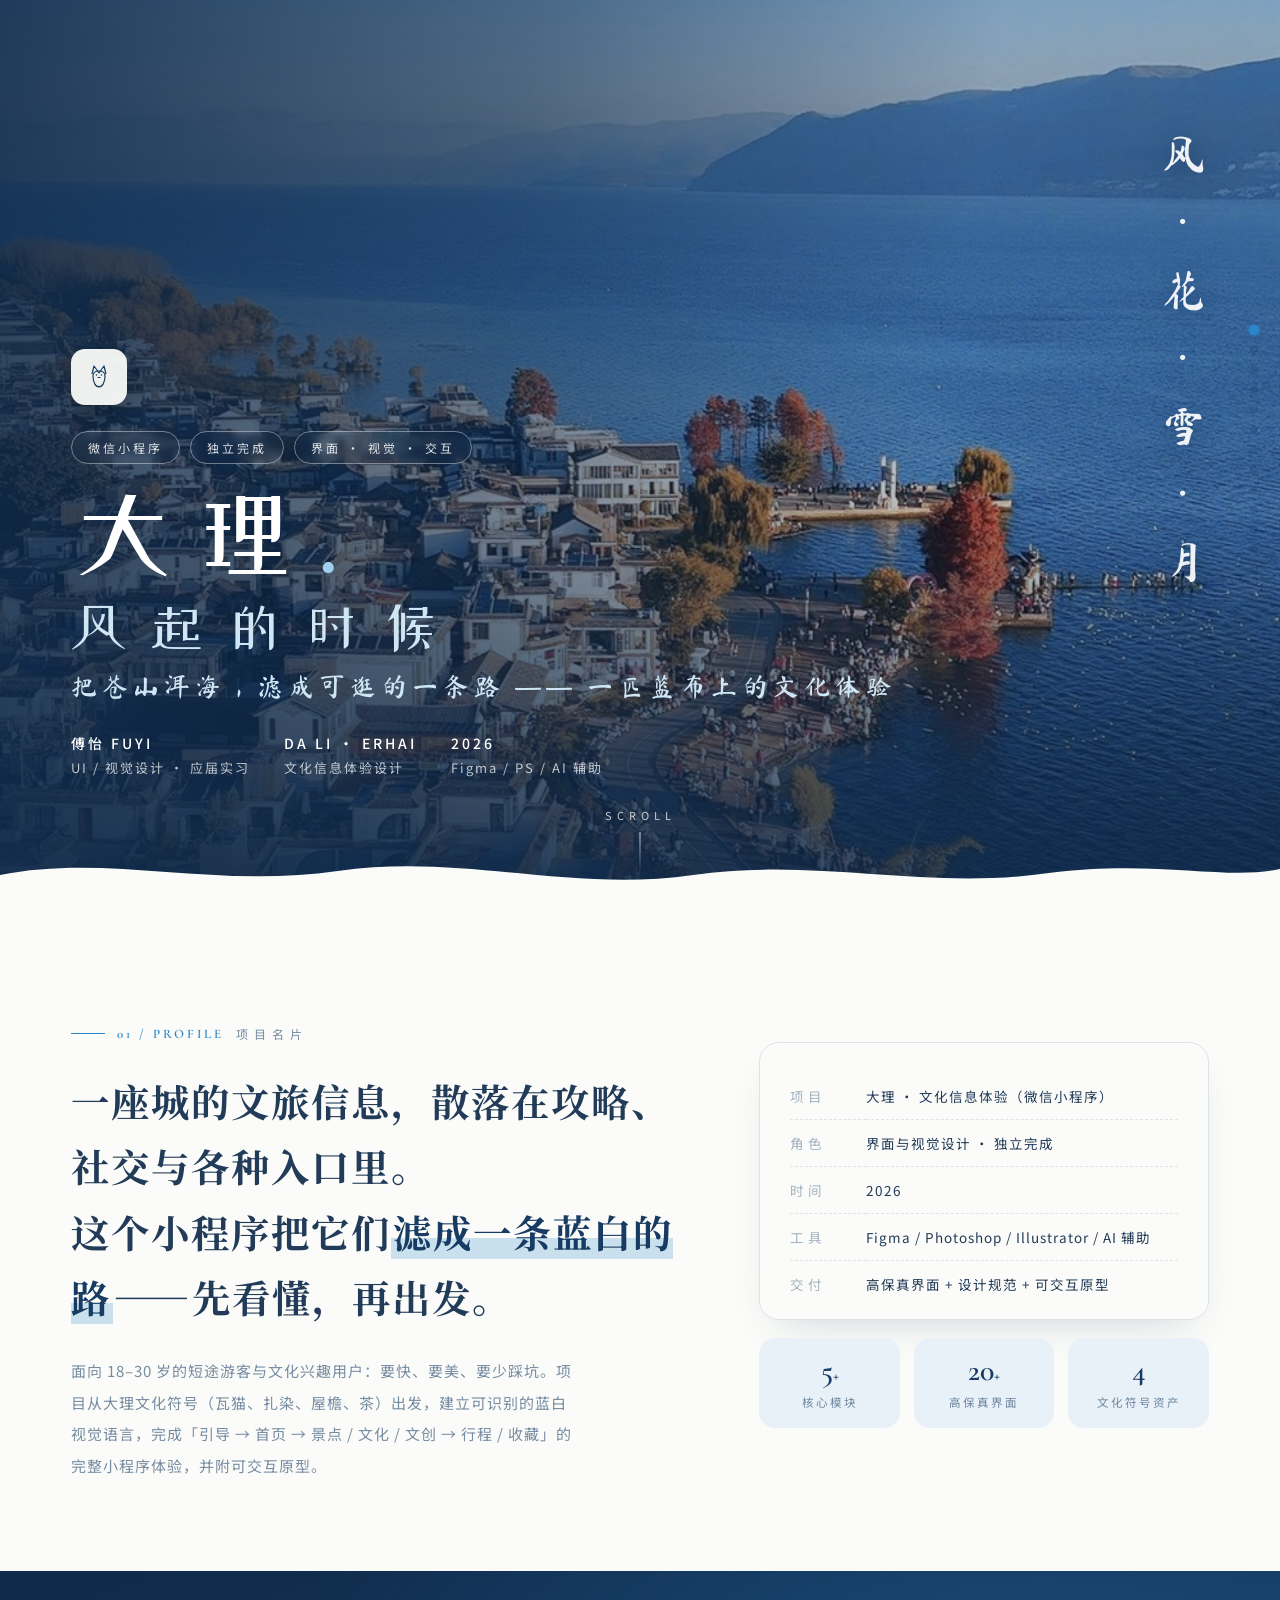
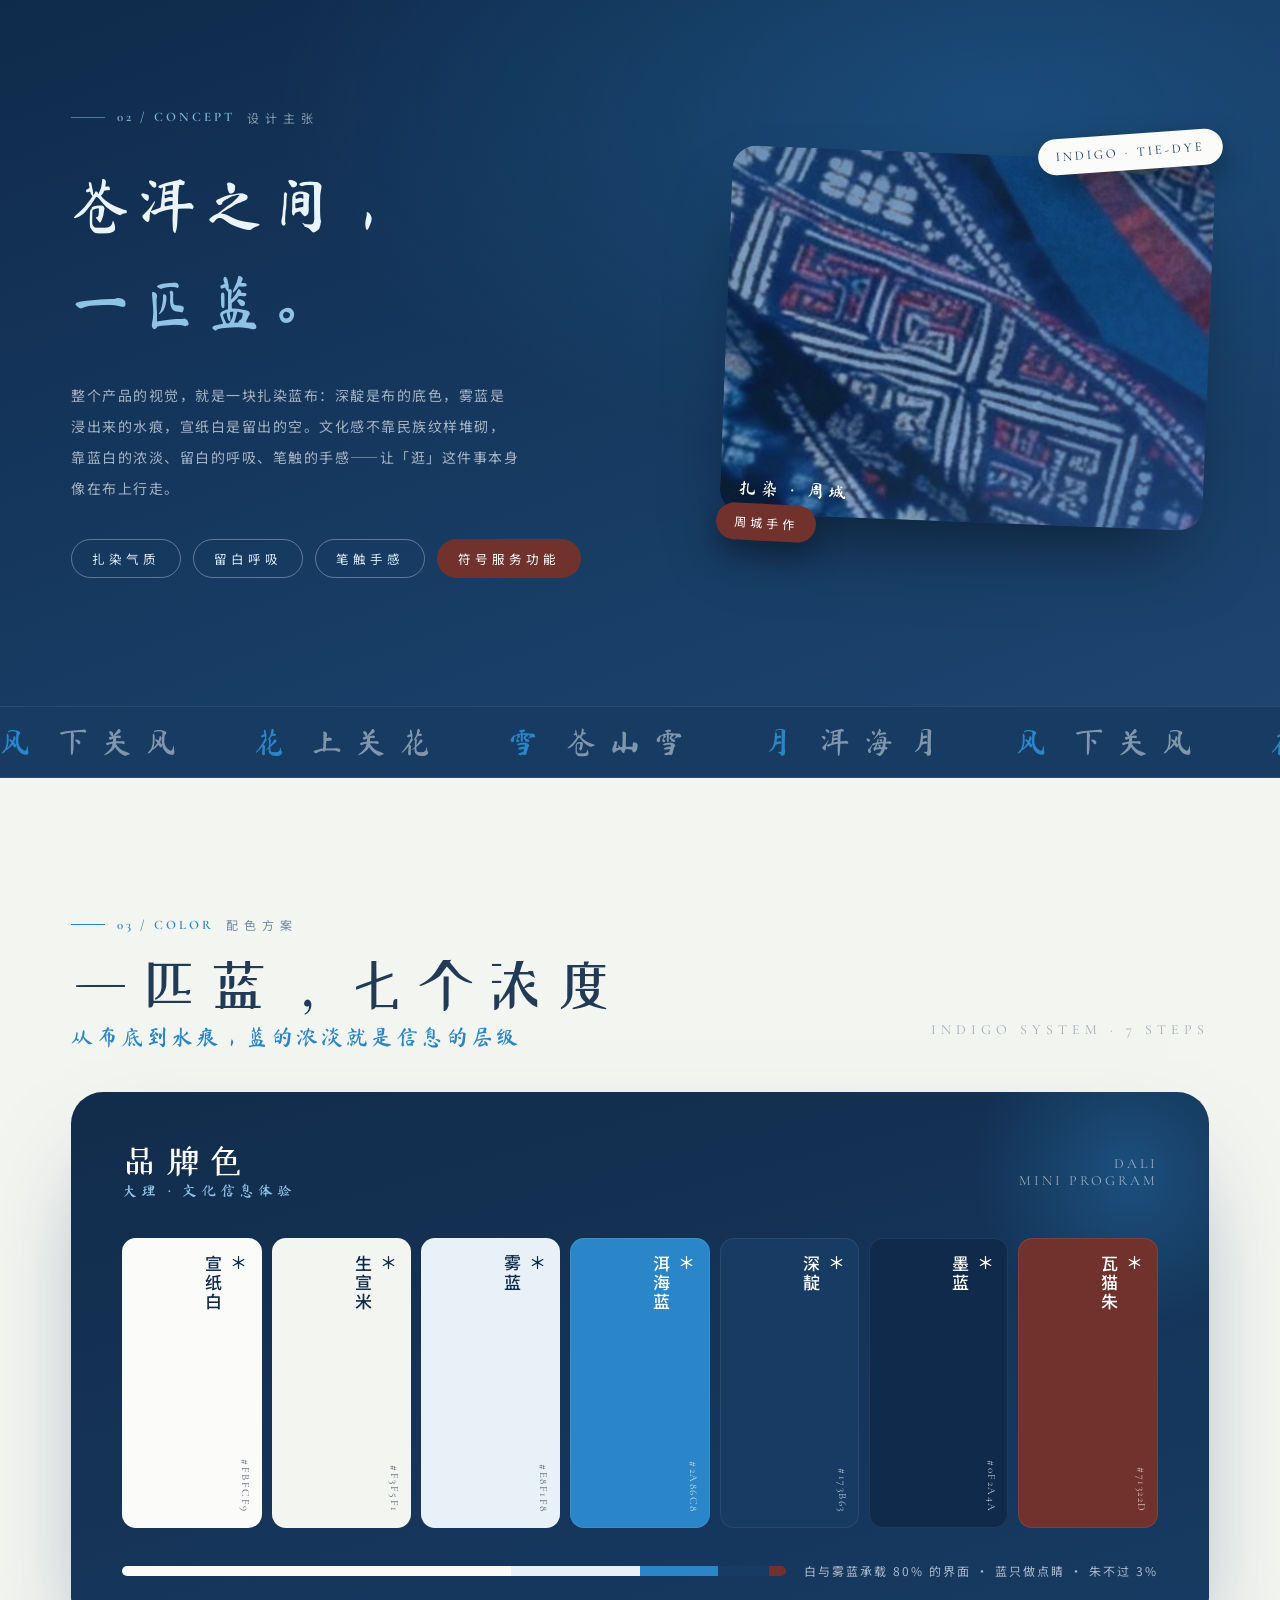
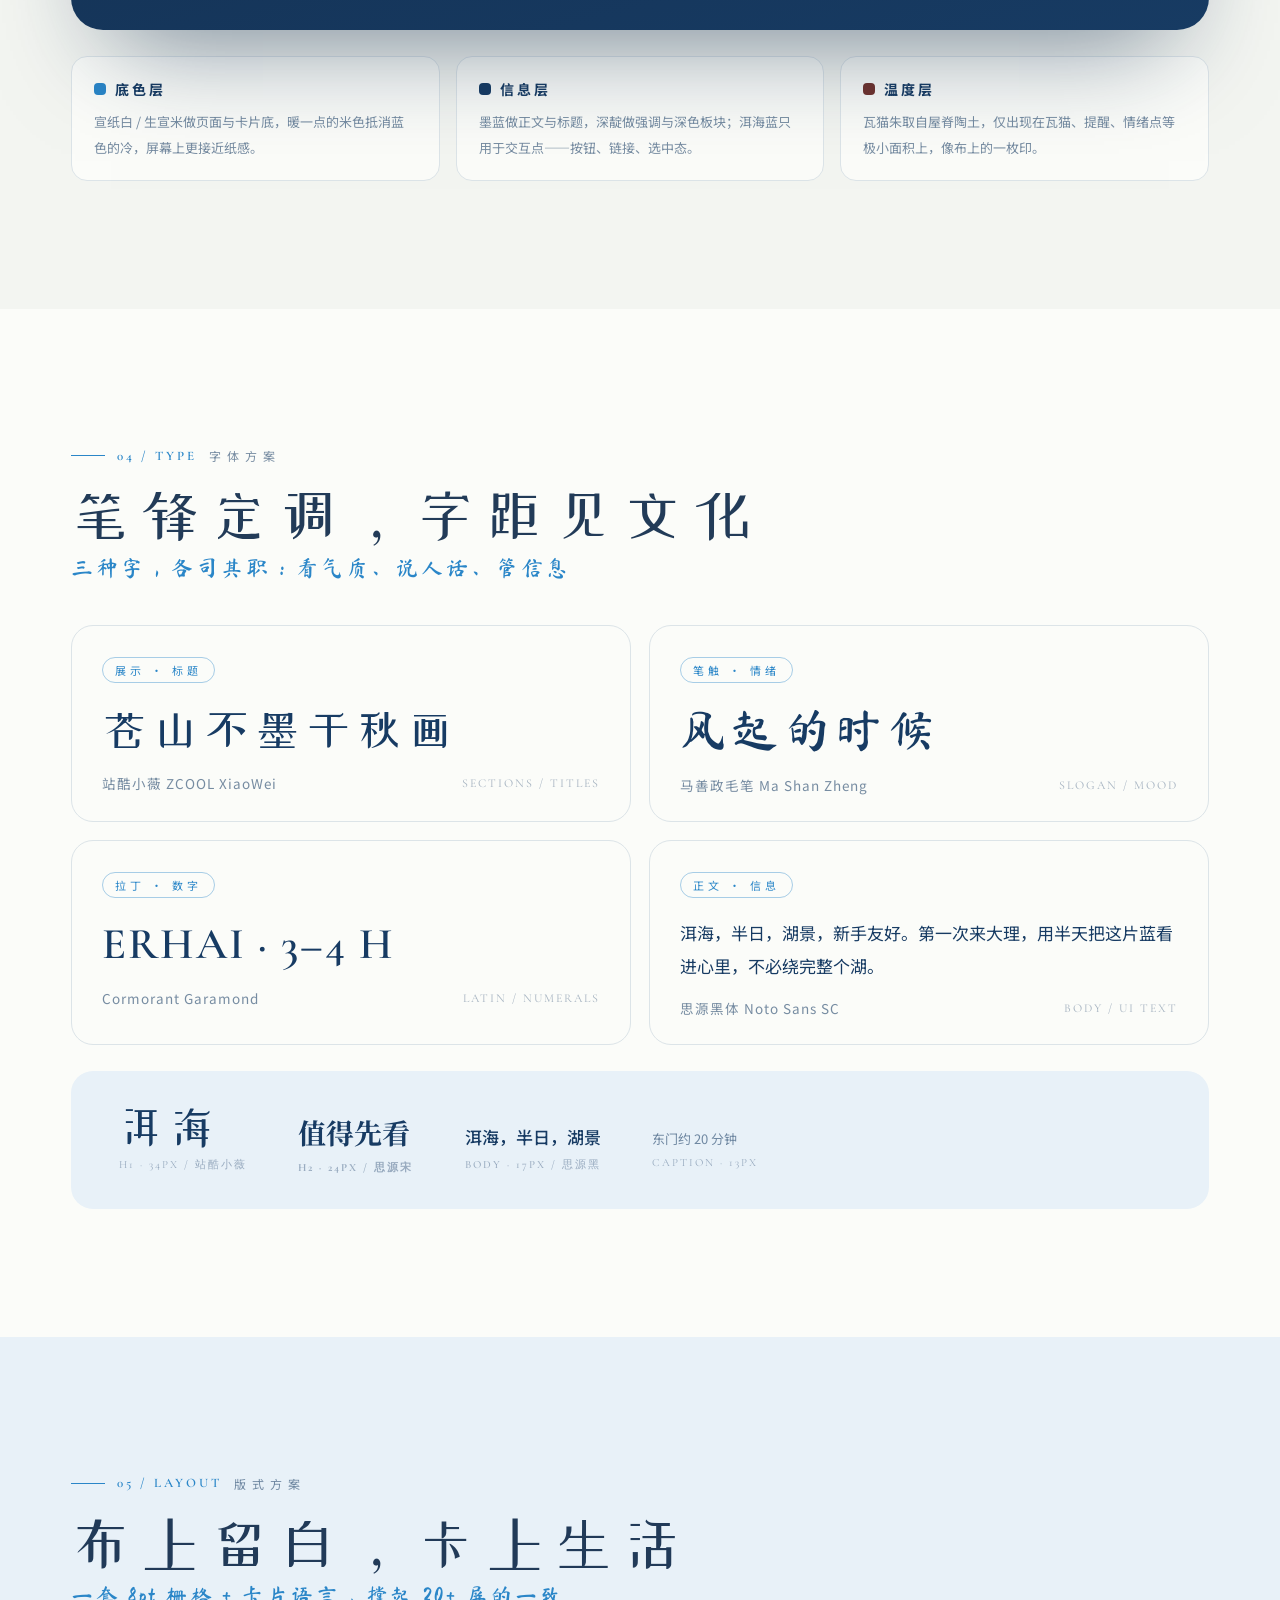
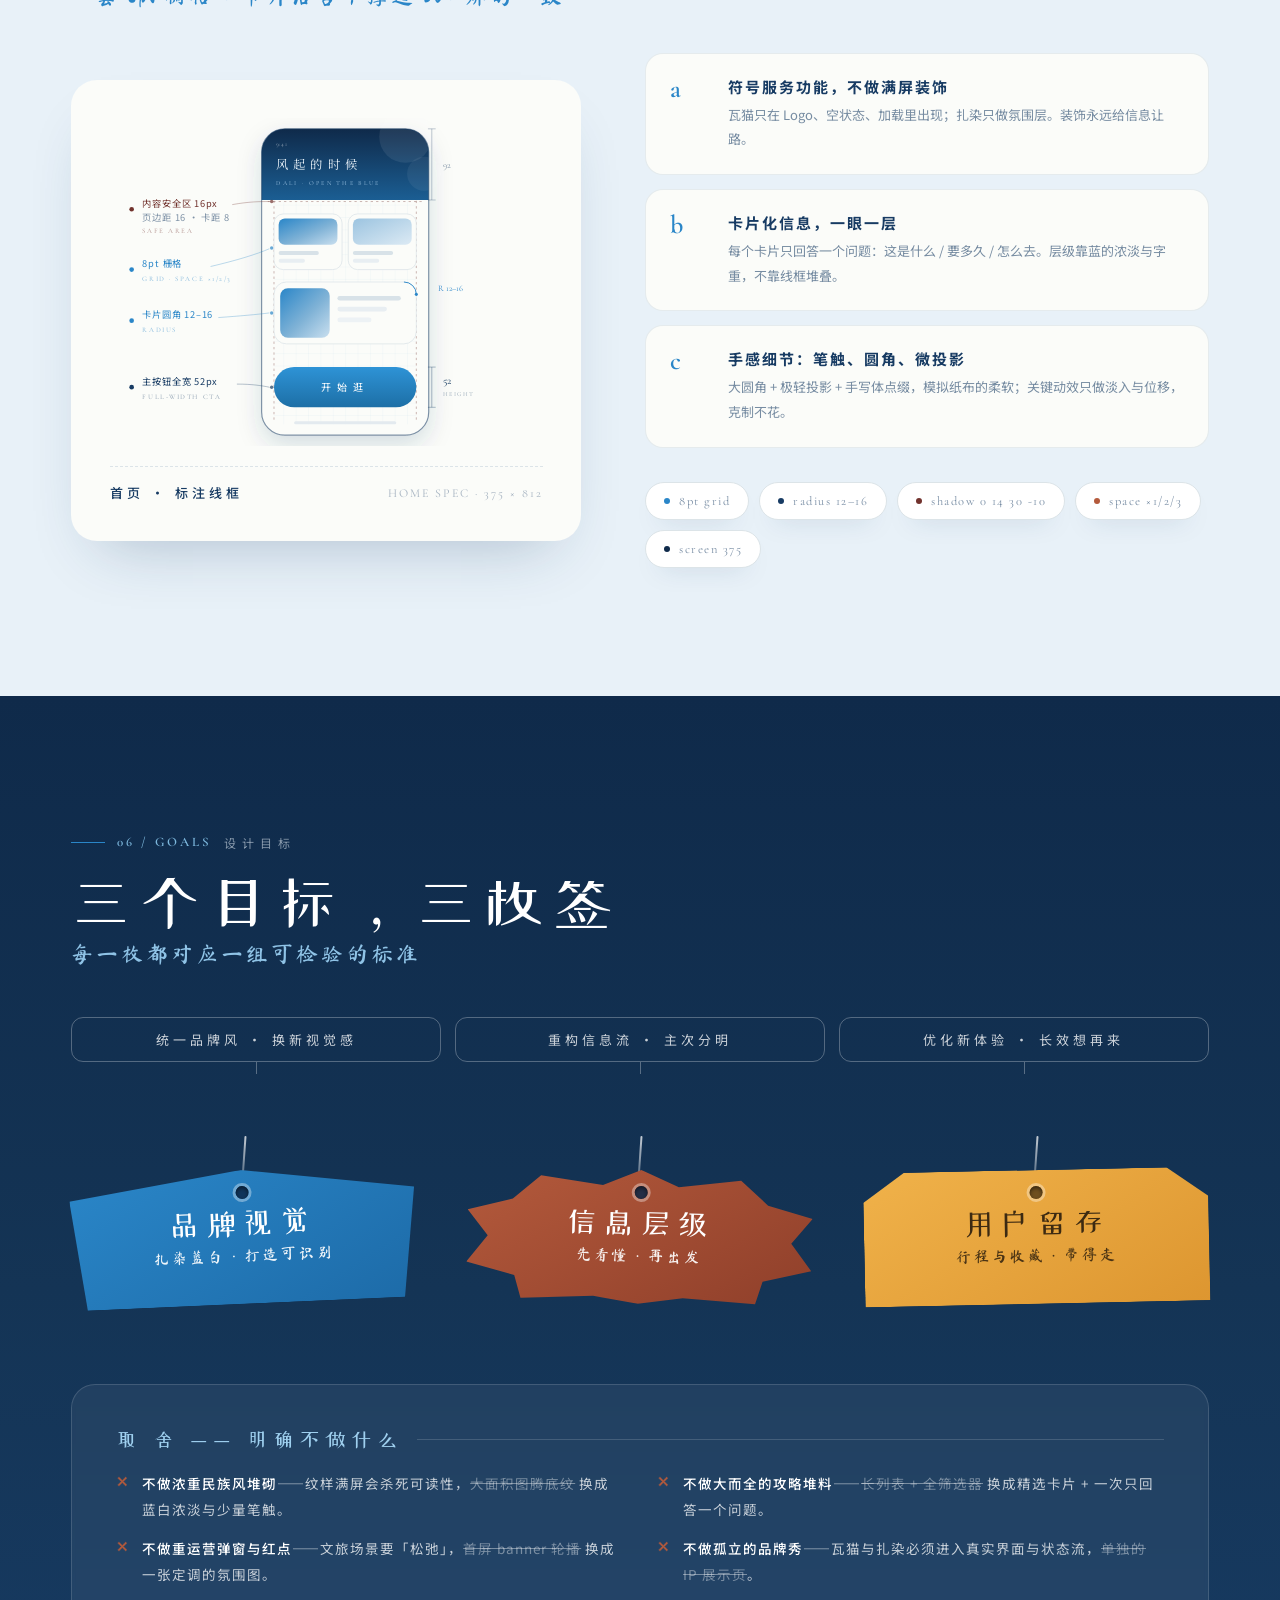
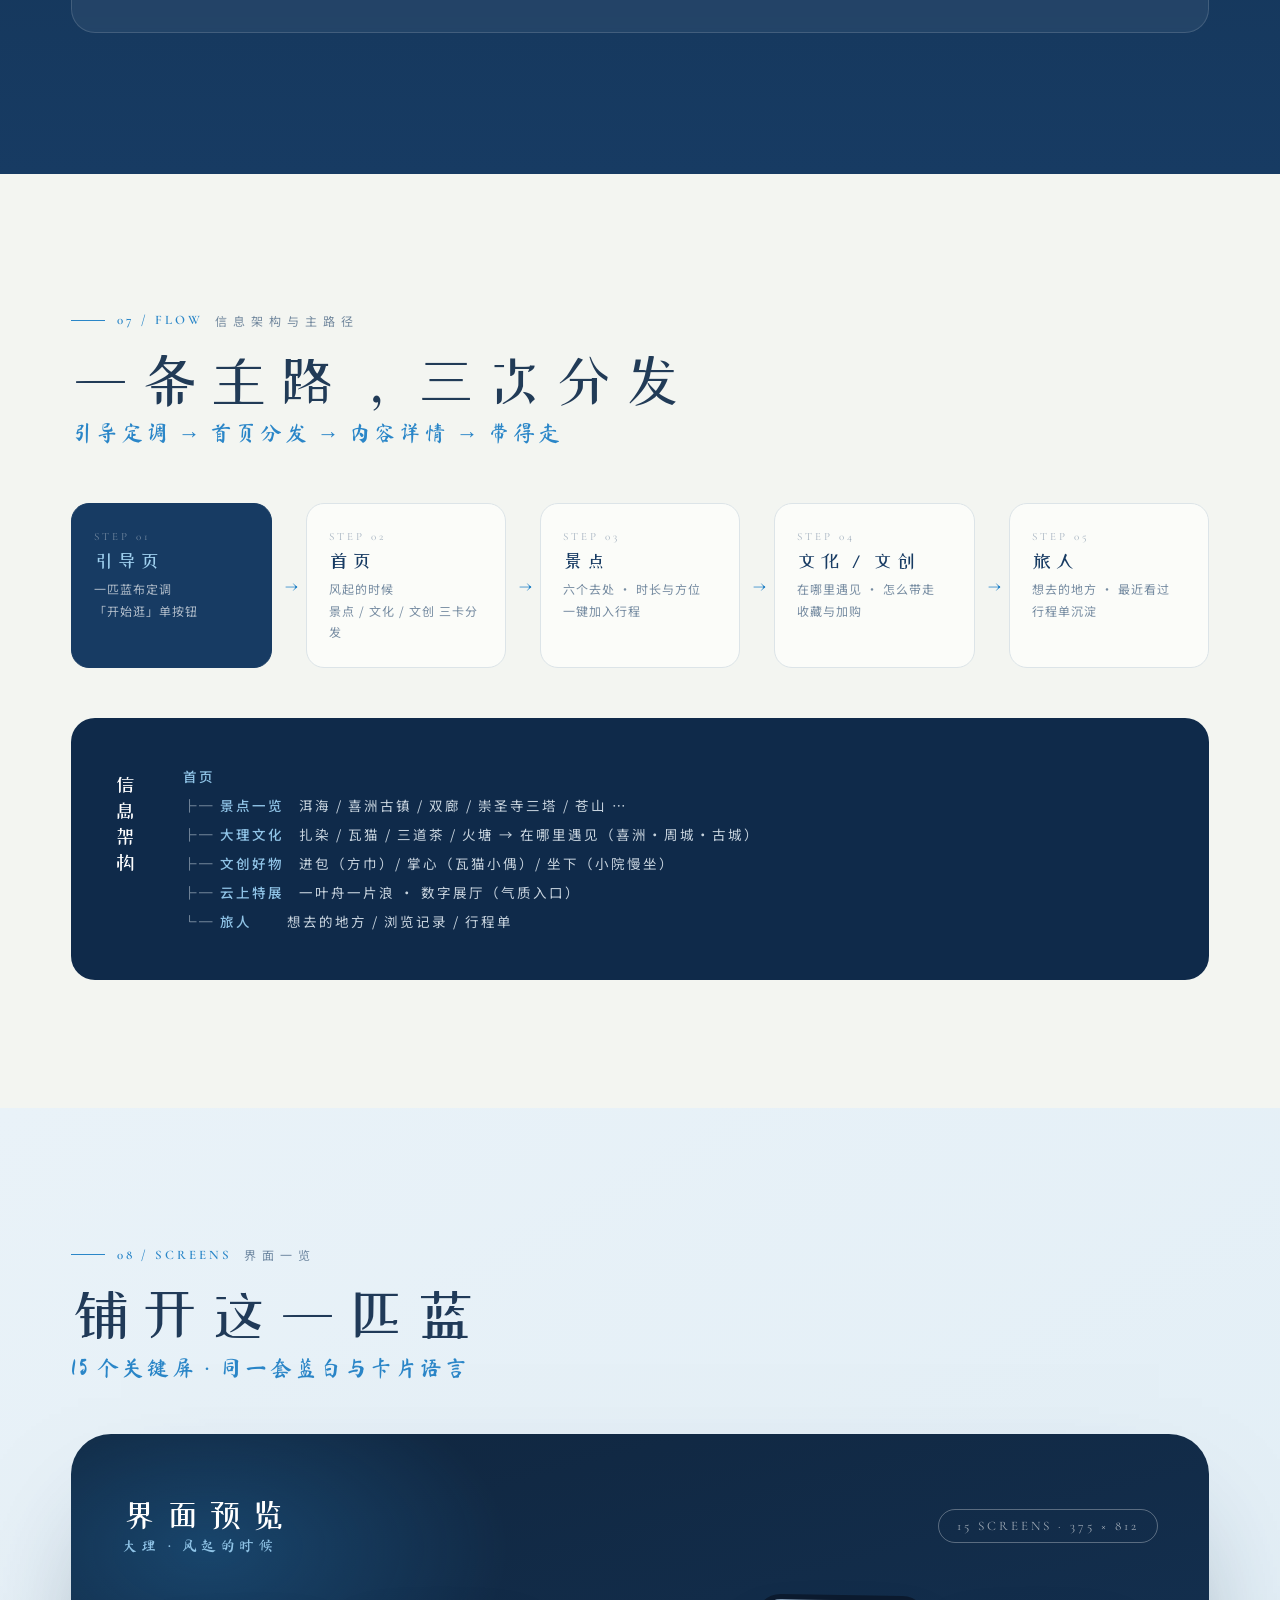
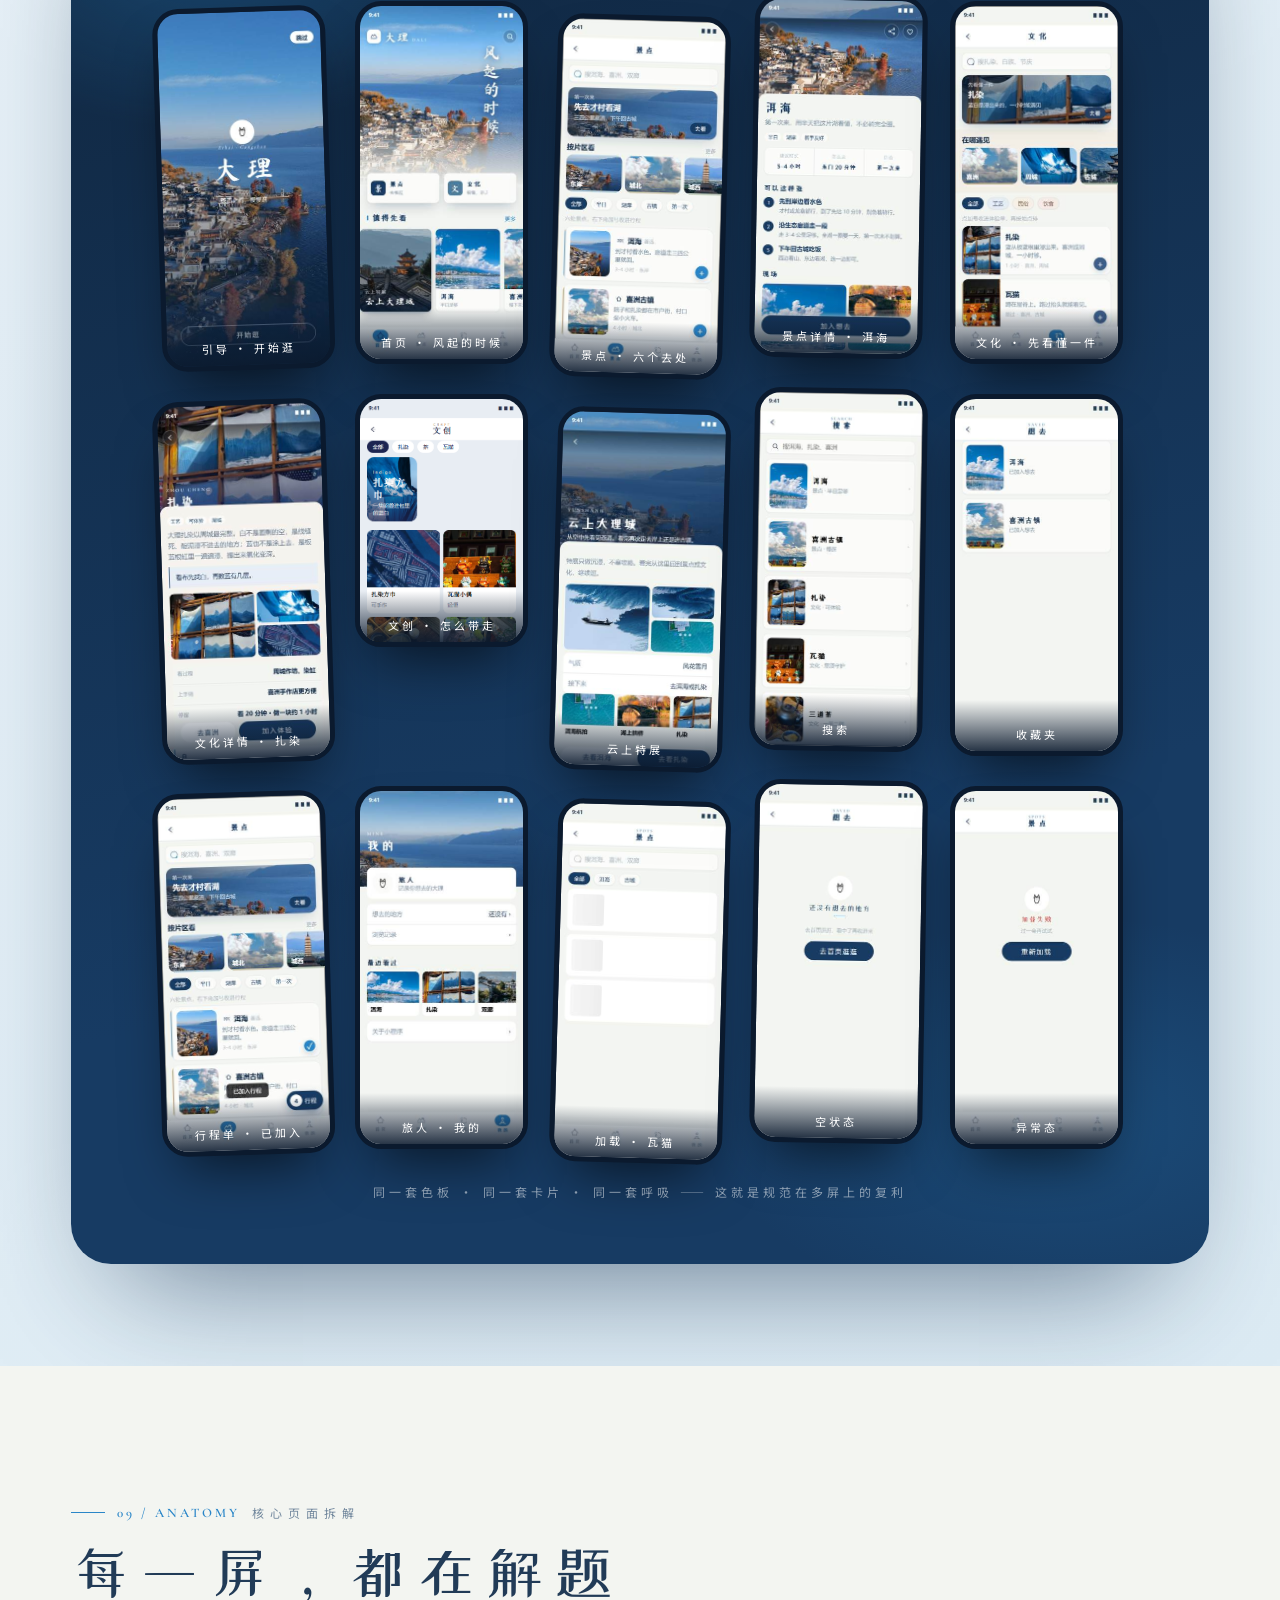
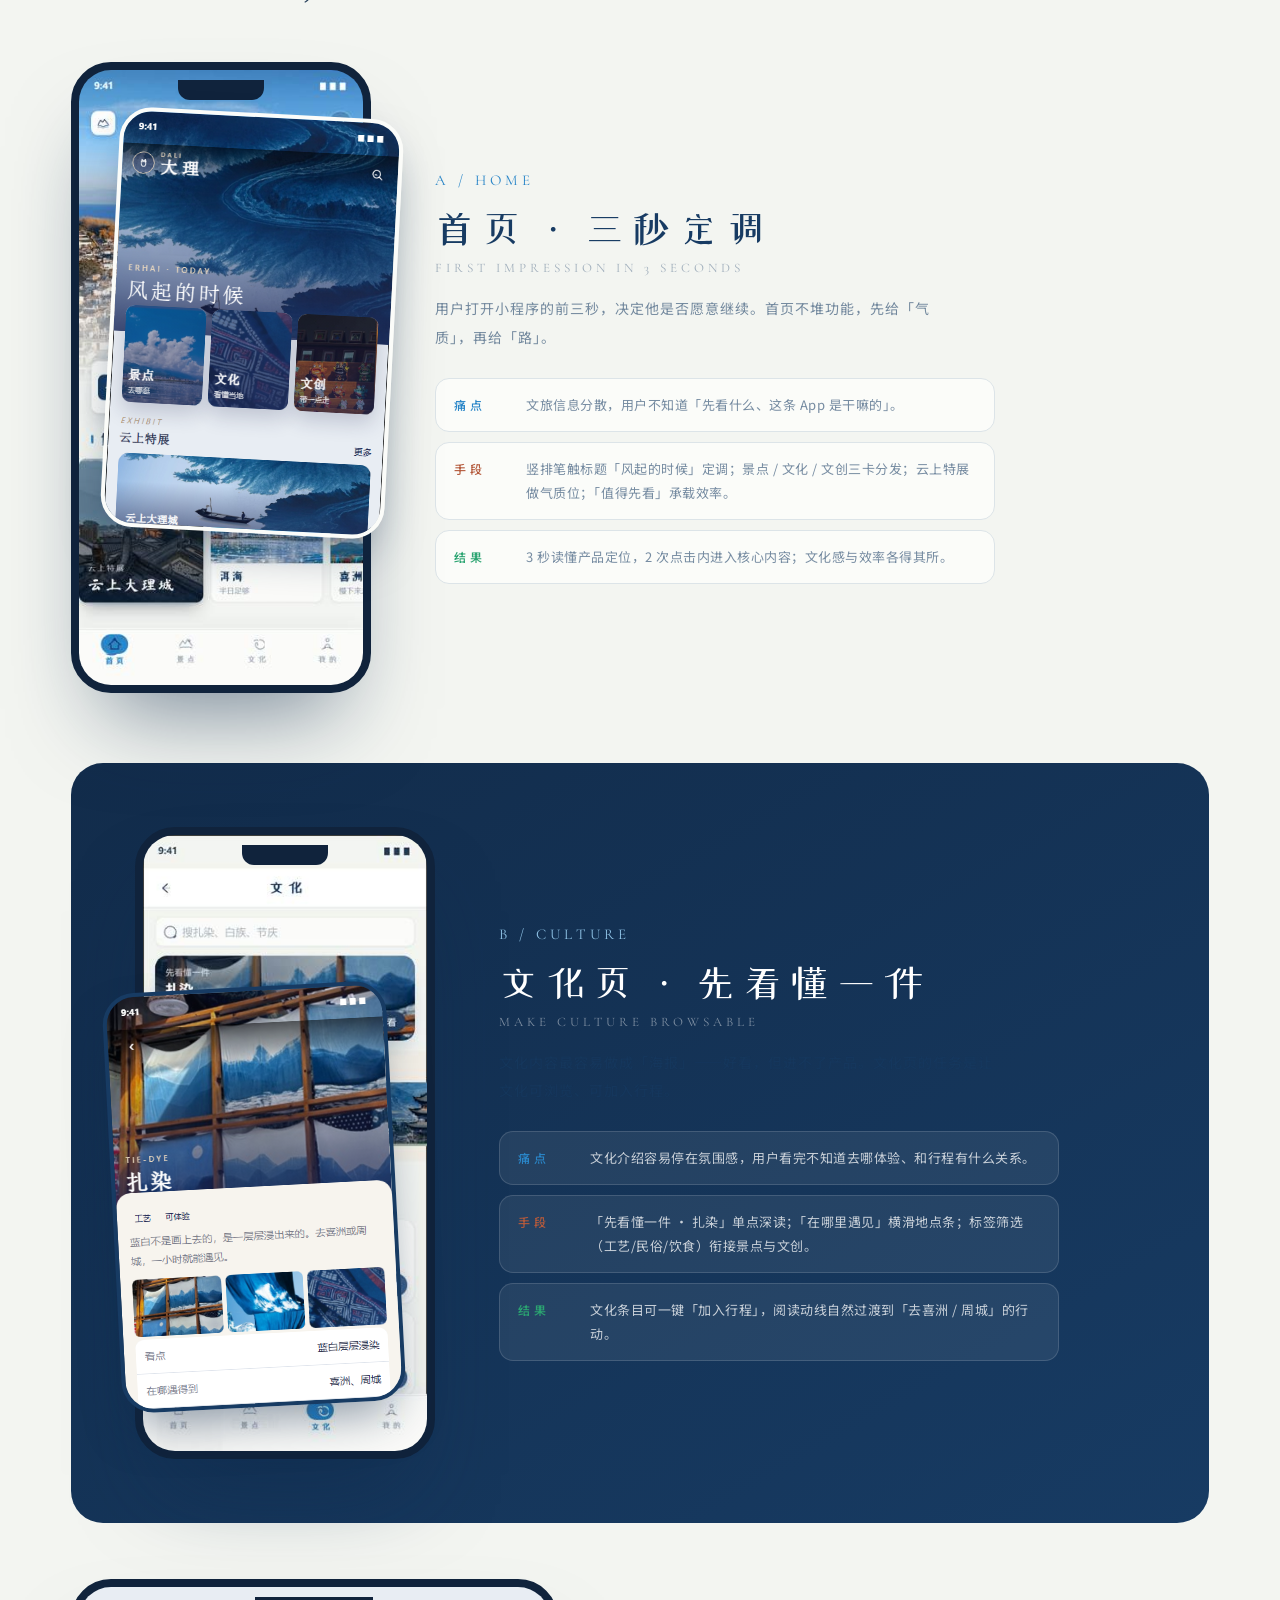
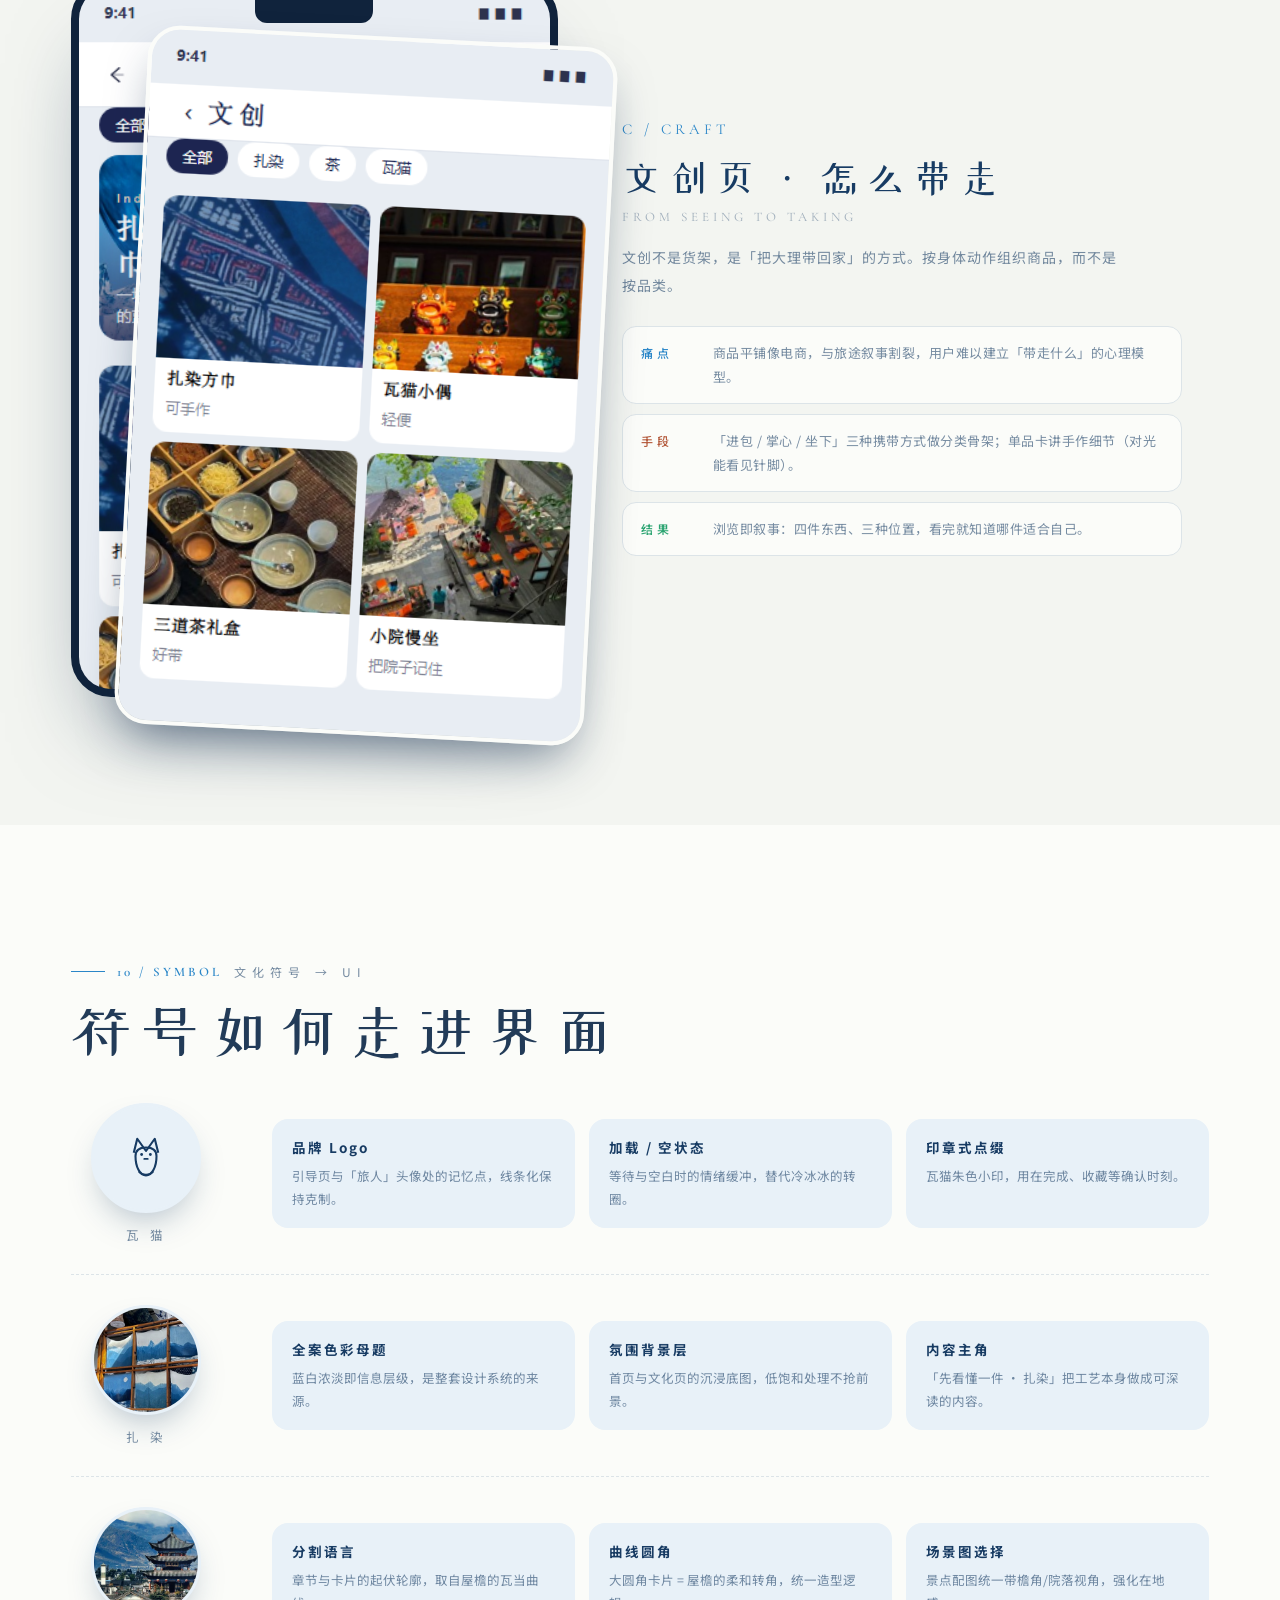
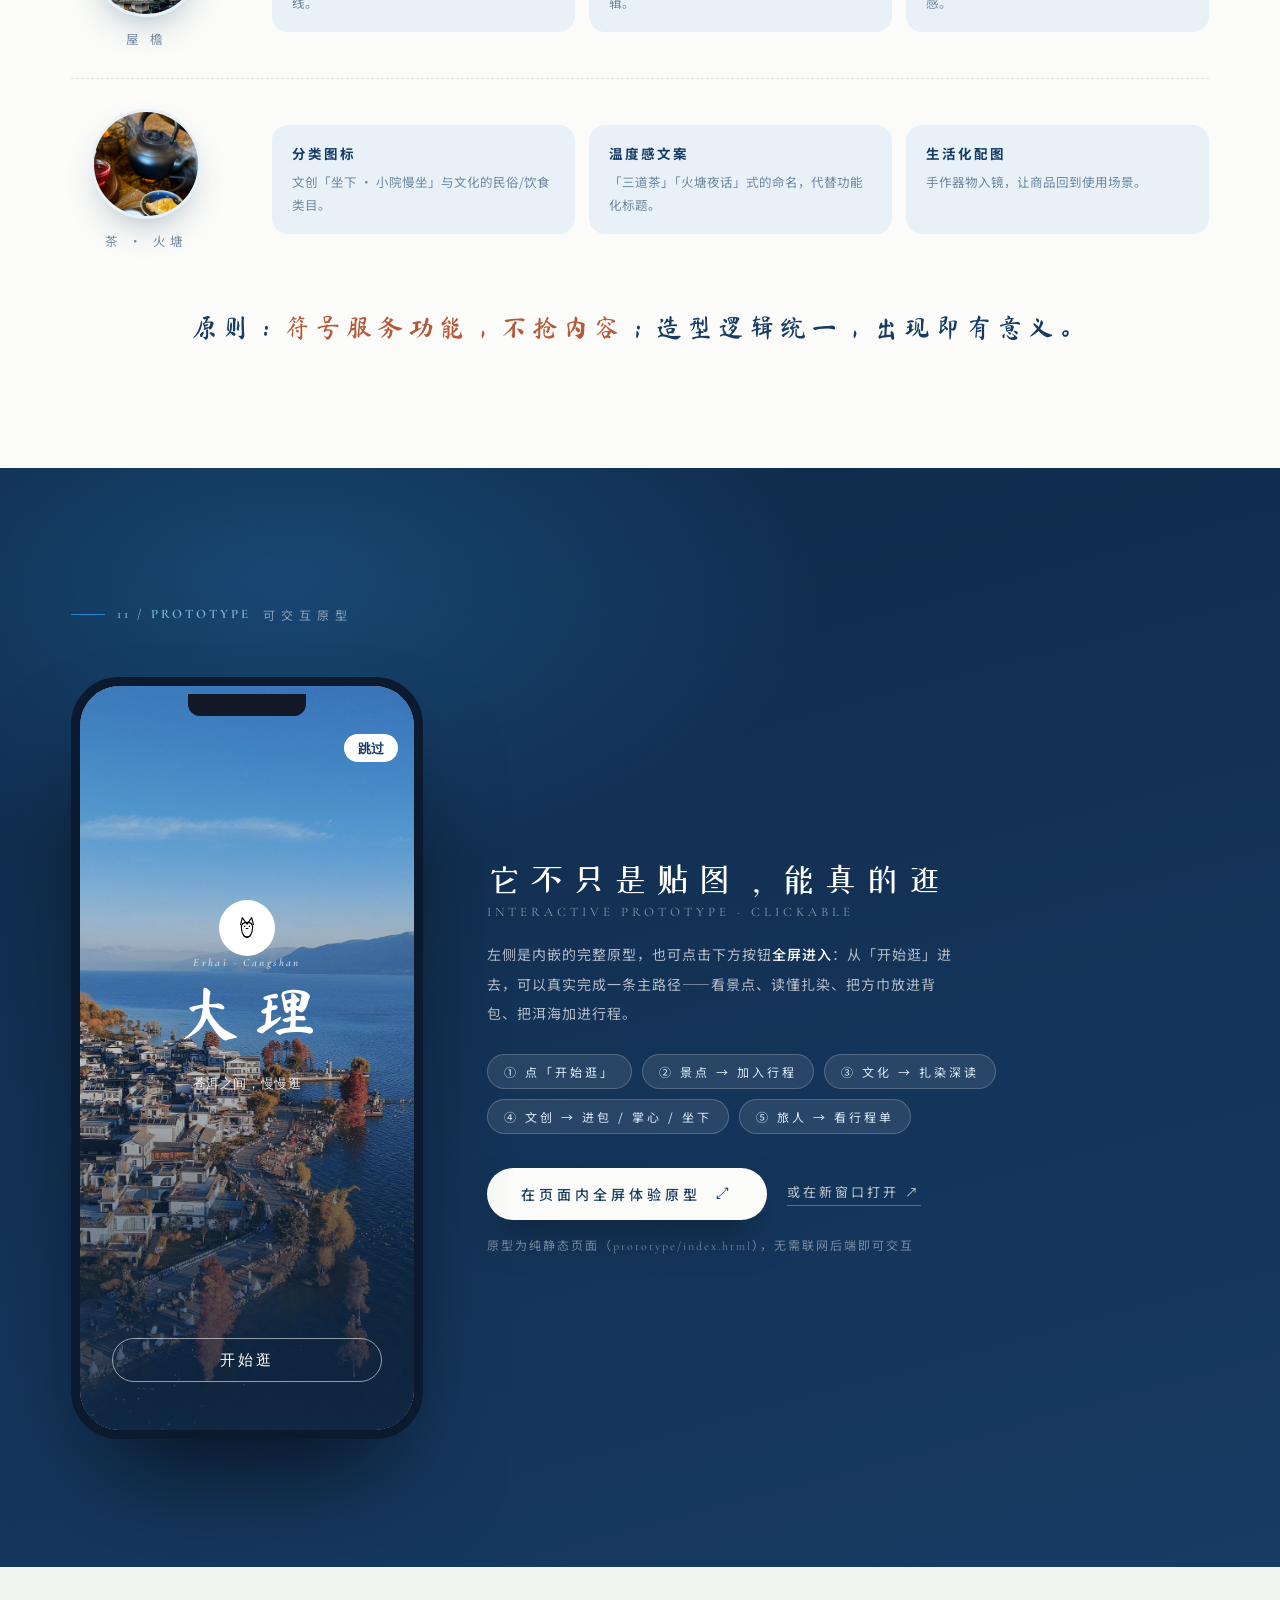
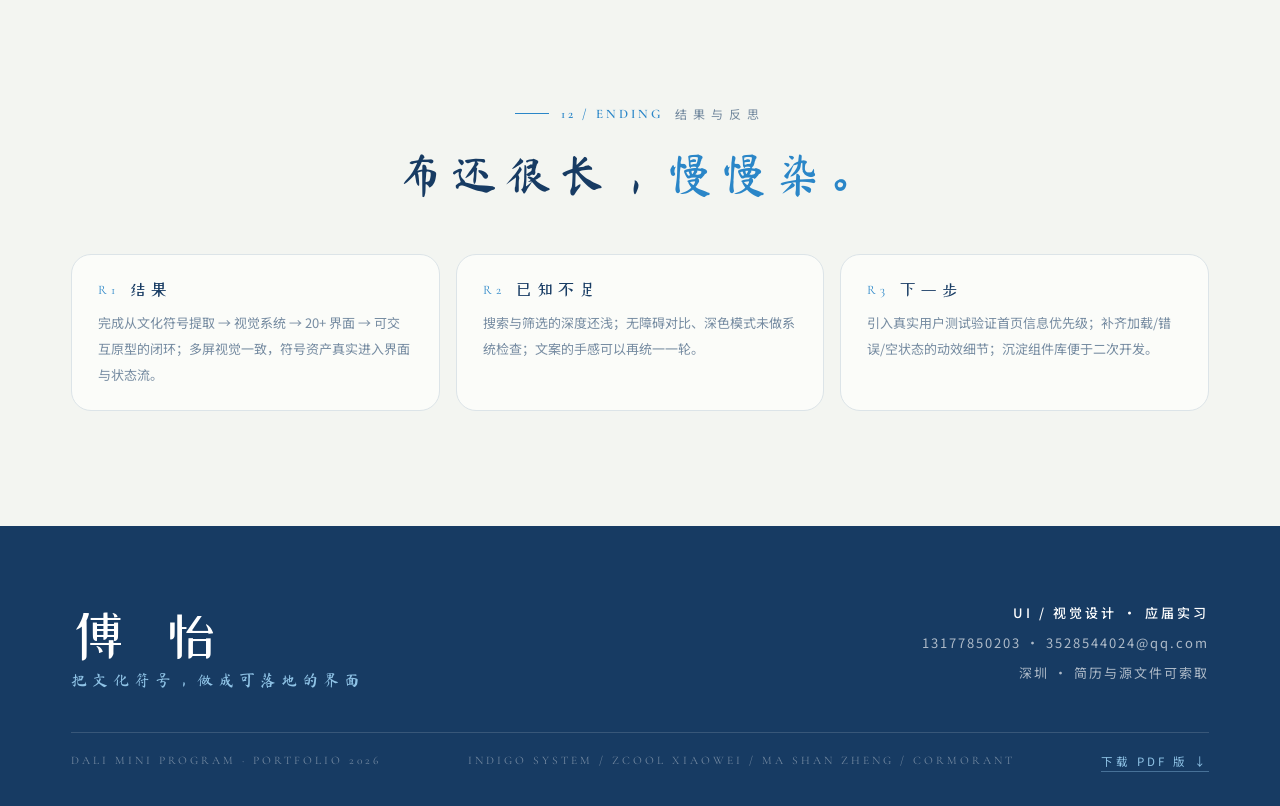
==== index.html @ 20e862a3 "回退文创页完整长屏改动，恢复上一版（490px）" ====
<!DOCTYPE html>
<html lang="zh-CN" data-page-node-id="FDOduLeRgMmiroG3sBPCHQ">
<head data-page-node-id="bYrtZrXUeL8lHgM6uIT8OA">
<meta charset="UTF-8" data-page-node-id="MIELmqdTZlIIsssCMR9JSG" />
<meta name="viewport" content="width=device-width, initial-scale=1.0" data-page-node-id="reoKKB0bqK4THDe9G6i2mv" />
<title>傅怡 · 大理小程序作品集｜苍洱之间，一匹蓝</title>
<link rel="preconnect" href="https://fonts.googleapis.com" data-page-node-id="FGnOOEkZEa5C1pb5idllvK" />
<link rel="preconnect" href="https://fonts.gstatic.com" crossorigin data-page-node-id="ye2X2U9cOKhNRF1tz9V2XU" />
<link href="https://fonts.googleapis.com/css2?family=Cormorant+Garamond:ital,wght@0,500;0,600;1,500&family=Ma+Shan+Zheng&family=ZCOOL+XiaoWei&family=Noto+Serif+SC:wght@500;600;700;900&family=Noto+Sans+SC:wght@300;400;500;700&display=swap" rel="stylesheet" data-page-node-id="aqhlYlSWINIyeCSSnr4MfM" />
<style>
/* ============================================================
   大理小程序 · 作品集  视觉主张：苍洱之间，一匹蓝
   色板 / 字体 完全取自原型设计系统，作品集即规范的证明
   ============================================================ */
:root{
  --ink:#173b63;          /* 深靛 */
  --ink-deep:#0f2a4a;     /* 墨蓝 */
  --sea:#2a86c8;          /* 洱海蓝 */
  --mist:#e8f1f8;         /* 雾蓝 */
  --paper:#f3f5f1;        /* 生宣 */
  --card:#fbfcf9;         /* 宣纸白 */
  --text:rgba(15,42,74,.92);
  --text-2:rgba(23,59,99,.58);
  --text-3:rgba(23,59,99,.38);
  --clay:#71322d;         /* 瓦猫朱 */
  --clay-2:#b45a3c;       /* 陶土 */
  --line:#dce4e8;
  --disp:"ZCOOL XiaoWei","Noto Serif SC","Songti SC",serif;
  --serif:"Noto Serif SC","Songti SC",serif;
  --brush:"Ma Shan Zheng","STKaiti","KaiTi",serif;
  --latin:"Cormorant Garamond",Georgia,serif;
  --sans:"Noto Sans SC","PingFang SC","Microsoft YaHei",sans-serif;
}
*{box-sizing:border-box;margin:0;padding:0}
html{scroll-behavior:smooth}
body{font-family:var(--sans);background:var(--paper);color:var(--text);-webkit-font-smoothing:antialiased;overflow-x:hidden}
img{display:block;max-width:100%}
a{color:inherit}
::selection{background:var(--sea);color:#fff}

/* ---- 阅读进度与侧边导航 ---- */
#bar{position:fixed;top:0;left:0;height:3px;width:0;background:linear-gradient(90deg,var(--sea),var(--ink));z-index:99}
#dots{position:fixed;right:22px;top:50%;transform:translateY(-50%);z-index:98;display:flex;flex-direction:column;gap:12px}
#dots a{width:8px;height:8px;border-radius:50%;background:rgba(23,59,99,.22);display:block;position:relative;transition:.3s}
#dots a.on{background:var(--sea);transform:scale(1.4)}
#dots a i{position:absolute;right:18px;top:50%;transform:translateY(-50%);font-style:normal;font-size:11px;letter-spacing:2px;color:var(--ink);background:rgba(251,252,249,.92);border:1px solid var(--line);padding:3px 10px;border-radius:20px;white-space:nowrap;opacity:0;pointer-events:none;transition:.25s}
#dots a:hover i{opacity:1}
@media(max-width:900px){#dots{display:none}}

/* ---- 章节骨架 ---- */
section{position:relative}
.wrap{max-width:1240px;margin:0 auto;padding:0 clamp(20px,4vw,56px)}
.kicker{display:inline-flex;align-items:center;gap:12px;font-size:12px;letter-spacing:6px;color:var(--text-2)}
.kicker b{font-family:var(--latin);font-size:13px;letter-spacing:3px;color:var(--sea);font-weight:600}
.kicker::before{content:"";width:34px;height:1px;background:var(--sea)}
.dark .kicker{color:rgba(232,241,248,.55)}
.dark .kicker b{color:#7db8dd}
h2.sec{font-family:var(--disp);font-weight:400;font-size:clamp(34px,4.6vw,58px);letter-spacing:10px;line-height:1.15;margin:18px 0 8px}
.sec-sub{font-family:var(--brush);font-size:clamp(17px,1.8vw,22px);color:var(--sea);letter-spacing:3px}
.dark .sec-sub{color:#8fc3e6}
.rev{opacity:0;transform:translateY(28px);transition:opacity .9s ease,transform .9s ease}
.rev.on{opacity:1;transform:none}
.d1{transition-delay:.12s}.d2{transition-delay:.24s}.d3{transition-delay:.36s}.d4{transition-delay:.48s}

/* ============ 01 封面 ============ */
#cover{min-height:100vh;display:flex;align-items:stretch;position:relative;background:var(--ink-deep);overflow:hidden}
#cover .bg{position:absolute;inset:0;background:url("assets/hero-erhai-aerial.jpg") center/cover;opacity:.85}
#cover .veil{position:absolute;inset:0;background:
  linear-gradient(100deg,rgba(15,42,74,.88) 0%,rgba(15,42,74,.55) 38%,rgba(15,42,74,.12) 70%),
  linear-gradient(to top,rgba(15,42,74,.85),transparent 42%)}
#cover .inner{position:relative;z-index:2;display:flex;width:100%;max-width:1240px;margin:0 auto;padding:clamp(24px,4vw,56px);align-items:stretch;gap:32px}
.cover-left{flex:1;display:flex;flex-direction:column;justify-content:flex-end;color:#fff;padding-bottom:8vh}
.seal{width:56px;height:56px;border-radius:14px;background:rgba(251,252,249,.94);display:flex;align-items:center;justify-content:center;color:var(--ink);box-shadow:0 10px 26px rgba(0,0,0,.28)}
.seal svg{width:32px;height:32px}
.cover-tag{margin-top:26px;display:inline-flex;gap:10px;flex-wrap:wrap}
.cover-tag span{font-size:12px;letter-spacing:3px;padding:7px 16px;border:1px solid rgba(255,255,255,.4);border-radius:30px;color:rgba(255,255,255,.85);backdrop-filter:blur(4px)}
.cover-left h1{font-family:var(--disp);font-weight:400;line-height:1.04;text-shadow:0 6px 40px rgba(15,42,74,.5);margin-top:16px;display:flex;flex-direction:column}
.cover-left h1 .l1{font-size:clamp(56px,8vw,110px);letter-spacing:clamp(8px,1.4vw,20px)}
.cover-left h1 .l2{font-size:clamp(30px,4.2vw,58px);letter-spacing:clamp(10px,1.8vw,24px);color:#cfe6f5;margin-top:clamp(6px,1vw,14px)}
.cover-left h1 em{font-style:normal;color:#9fd0ef}
.cover-slogan{font-family:var(--brush);font-size:clamp(18px,2.2vw,26px);letter-spacing:5px;color:#cfe6f5;margin-top:18px}
.cover-meta{margin-top:34px;display:flex;gap:34px;flex-wrap:wrap;font-size:13px;color:rgba(255,255,255,.72);letter-spacing:2px}
.cover-meta b{display:block;color:#fff;font-weight:500;font-size:14px;margin-bottom:5px;letter-spacing:3px}
.cover-right{writing-mode:vertical-rl;font-family:var(--brush);font-size:clamp(26px,3.4vw,44px);letter-spacing:16px;color:rgba(255,255,255,.92);text-shadow:0 4px 24px rgba(15,42,74,.6);padding-top:9vh}
.cover-scroll{position:absolute;left:50%;bottom:26px;transform:translateX(-50%);z-index:3;color:rgba(255,255,255,.75);font-size:11px;letter-spacing:5px;display:flex;flex-direction:column;align-items:center;gap:9px}
.cover-scroll::after{content:"";width:1px;height:42px;background:linear-gradient(rgba(255,255,255,.85),transparent);animation:drop 1.8s infinite}
@keyframes drop{0%{transform:scaleY(0);transform-origin:top}55%{transform:scaleY(1);transform-origin:top}100%{opacity:0}}
.dyed-edge{position:absolute;bottom:-1px;left:0;right:0;z-index:3;line-height:0}
.dyed-edge svg{width:100%;height:56px;display:block}

/* ============ 02 项目名片 ============ */
#card{background:var(--card);padding:clamp(72px,9vw,130px) 0 clamp(60px,7vw,100px)}
.card-grid{display:grid;grid-template-columns:1.25fr .9fr;gap:clamp(36px,5vw,80px);align-items:start}
@media(max-width:880px){.card-grid{grid-template-columns:1fr}}
.big-claim{font-family:var(--serif);font-weight:700;font-size:clamp(26px,3vw,40px);line-height:1.7;letter-spacing:2px;margin-top:26px}
.big-claim mark{background:linear-gradient(transparent 62%,rgba(42,134,200,.24) 62%);color:var(--ink);padding:0 2px}
.card-intro{margin-top:26px;font-size:15px;line-height:2.1;color:var(--text-2);letter-spacing:1px;max-width:34em}
.spec{background:var(--card);border:1px solid var(--line);border-radius:20px;padding:30px 30px 12px;box-shadow:0 18px 40px -22px rgba(23,59,99,.25)}
.spec dl{display:grid;grid-template-columns:76px 1fr;row-gap:0;font-size:13.5px}
.spec dt{color:var(--text-3);letter-spacing:4px;padding:13px 0;border-bottom:1px dashed var(--line)}
.spec dd{color:var(--text);padding:13px 0;border-bottom:1px dashed var(--line);letter-spacing:1px}
.spec dt:last-of-type,.spec dd:last-of-type{border-bottom:none}
.stats{display:grid;grid-template-columns:repeat(3,1fr);gap:14px;margin-top:18px}
.stat{background:var(--mist);border-radius:16px;padding:18px 10px;text-align:center}
.stat b{font-family:var(--latin);font-size:30px;color:var(--ink);font-weight:600;display:block;line-height:1}
.stat b i{font-style:normal;font-size:15px}
.stat span{font-size:11.5px;letter-spacing:2px;color:var(--text-2);display:block;margin-top:8px}

/* ============ 03 设计主张（暗） ============ */
#claim{background:radial-gradient(1200px 600px at 78% 18%,rgba(42,134,200,.28),transparent 60%),linear-gradient(160deg,#0f2a4a,#173b63 62%,#1d4570);color:#fff;padding:clamp(80px,10vw,150px) 0;overflow:hidden}
.claim-grid{display:grid;grid-template-columns:1.1fr .9fr;gap:clamp(36px,5vw,72px);align-items:center}
@media(max-width:880px){.claim-grid{grid-template-columns:1fr}}
.claim-quote{font-family:var(--brush);font-size:clamp(34px,4.6vw,60px);line-height:1.65;letter-spacing:8px;color:#eaf4fb;margin-top:30px}
.claim-quote em{font-style:normal;color:#8fc3e6}
.claim-note{margin-top:30px;font-size:14px;line-height:2.2;color:rgba(255,255,255,.62);letter-spacing:1.5px;max-width:32em}
.claim-keys{display:flex;gap:12px;margin-top:36px;flex-wrap:wrap}
.claim-keys span{font-size:12.5px;letter-spacing:4px;padding:9px 20px;border:1px solid rgba(255,255,255,.32);border-radius:30px;color:#dcecf7}
.claim-keys span.hot{background:var(--clay);border-color:var(--clay);color:#fff}
.claim-visual{position:relative}
.dye-card{border-radius:24px;overflow:hidden;box-shadow:0 40px 80px -30px rgba(0,0,0,.55);transform:rotate(2.2deg);position:relative}
.dye-card img{width:100%;height:auto}
.dye-card::after{content:"扎染 · 周城";position:absolute;left:18px;bottom:14px;font-family:var(--brush);font-size:18px;letter-spacing:4px;color:#fff;text-shadow:0 2px 10px rgba(0,0,0,.5)}
.dye-chip{position:absolute;right:-14px;top:-20px;background:var(--card);color:var(--ink);font-family:var(--latin);font-size:13px;letter-spacing:3px;padding:10px 18px;border-radius:30px;transform:rotate(-4deg);box-shadow:0 14px 30px rgba(0,0,0,.35)}
.dye-chip2{position:absolute;left:-10px;bottom:-18px;background:var(--clay);color:#fff;font-size:12px;letter-spacing:4px;padding:10px 18px;border-radius:30px;transform:rotate(3deg);box-shadow:0 14px 30px rgba(0,0,0,.35)}

/* ---- 风花雪月走马带 ---- */
.marquee{background:var(--ink);overflow:hidden;padding:20px 0;border-top:1px solid rgba(255,255,255,.08);border-bottom:1px solid rgba(255,255,255,.08)}
.marquee-track{display:flex;gap:64px;white-space:nowrap;animation:mq 26s linear infinite;width:max-content}
.marquee-track span{font-family:var(--brush);font-size:30px;letter-spacing:14px;color:rgba(232,241,248,.5)}
.marquee-track span b{color:var(--sea);font-weight:400;margin-right:14px}
@keyframes mq{to{transform:translateX(-50%)}}

/* ============ 04 配色方案 ============ */
#color{background:var(--paper);padding:clamp(80px,10vw,140px) 0}
.color-head{display:flex;justify-content:space-between;align-items:flex-end;gap:20px;flex-wrap:wrap}
.color-latin{font-family:var(--latin);font-size:14px;letter-spacing:5px;color:var(--text-3);padding-bottom:10px}
.panel{margin-top:44px;background:linear-gradient(165deg,#122c4b,#173b63);border-radius:32px;padding:clamp(26px,4vw,56px);box-shadow:0 50px 100px -40px rgba(15,42,74,.55);position:relative;overflow:hidden}
.panel::before{content:"";position:absolute;right:-90px;top:-90px;width:340px;height:340px;border-radius:50%;background:radial-gradient(circle,rgba(42,134,200,.35),transparent 65%)}
.panel-head{display:flex;justify-content:space-between;align-items:center;color:#fff;position:relative;z-index:1}
.panel-head .t{font-family:var(--disp);font-size:clamp(24px,3vw,34px);letter-spacing:8px}
.panel-head .t small{display:block;font-family:var(--brush);font-size:15px;letter-spacing:4px;color:#8fc3e6;margin-top:6px}
.panel-head .r{font-family:var(--latin);letter-spacing:3px;color:rgba(255,255,255,.55);font-size:14px;text-align:right}
.swatches{display:flex;gap:10px;margin-top:38px;position:relative;z-index:1;flex-wrap:wrap}
.sw{flex:1 1 90px;min-width:86px;height:290px;border-radius:14px;position:relative;display:flex;flex-direction:column;justify-content:space-between;padding:16px 10px;box-shadow:inset 0 0 0 1px rgba(255,255,255,.08)}
.sw b{font-size:17px;font-weight:500;letter-spacing:2px;writing-mode:vertical-rl;font-family:var(--sans)}
.sw b::before{content:"＊";display:block;margin-bottom:6px}
.sw i{font-family:var(--latin);font-style:normal;font-size:11px;letter-spacing:1.5px;writing-mode:vertical-rl;opacity:.75;align-self:flex-end}
.sw.dark-t{color:var(--ink-deep)}
.sw.light-t{color:#fff}
.ratio{margin-top:34px;display:flex;align-items:center;gap:18px;flex-wrap:wrap;position:relative;z-index:1}
.ratio .bar{height:10px;border-radius:6px;flex:1;display:flex;overflow:hidden;min-width:220px}
.ratio .bar i{display:block;height:100%}
.ratio span{font-size:12px;letter-spacing:2px;color:rgba(255,255,255,.65)}
.color-notes{display:grid;grid-template-columns:repeat(3,1fr);gap:16px;margin-top:26px}
@media(max-width:880px){.color-notes{grid-template-columns:1fr}}
.cnote{background:var(--card);border:1px solid var(--line);border-radius:16px;padding:22px 22px 20px}
.cnote b{font-size:14px;letter-spacing:3px;color:var(--ink);display:flex;align-items:center;gap:9px}
.cnote b::before{content:"";width:12px;height:12px;border-radius:4px;background:var(--sea)}
.cnote:nth-child(2) b::before{background:var(--ink)}
.cnote:nth-child(3) b::before{background:var(--clay)}
.cnote p{margin-top:10px;font-size:13px;line-height:1.95;color:var(--text-2)}

/* ============ 05 字体方案 ============ */
#type{background:var(--card);padding:clamp(80px,10vw,140px) 0}
.type-grid{display:grid;grid-template-columns:repeat(2,1fr);gap:18px;margin-top:46px}
@media(max-width:880px){.type-grid{grid-template-columns:1fr}}
.tcard{border:1px solid var(--line);border-radius:22px;background:var(--card);padding:30px 30px 26px;position:relative;overflow:hidden;transition:.35s}
.tcard:hover{transform:translateY(-4px);box-shadow:0 26px 50px -24px rgba(23,59,99,.3)}
.tcard .role{font-size:11px;letter-spacing:4px;color:var(--sea);border:1px solid rgba(42,134,200,.4);padding:4px 12px;border-radius:20px}
.tcard .demo{margin-top:22px;color:var(--ink);line-height:1.25}
.tcard .demo.latin{font-family:var(--latin);font-size:44px;font-weight:600;letter-spacing:2px}
.tcard .demo.brush{font-family:var(--brush);font-size:46px;letter-spacing:6px}
.tcard .demo.disp{font-family:var(--disp);font-size:44px;letter-spacing:6px}
.tcard .demo.body{font-family:var(--sans);font-size:17px;line-height:1.9;font-weight:400}
.tcard .fname{margin-top:16px;font-size:13.5px;color:var(--text-2);letter-spacing:1px;display:flex;justify-content:space-between;align-items:center}
.tcard .fname em{font-style:normal;font-family:var(--latin);color:var(--text-3);font-size:12px;letter-spacing:2px}
.ladder{margin-top:26px;background:var(--mist);border-radius:22px;padding:34px clamp(24px,4vw,48px);display:flex;align-items:baseline;gap:clamp(20px,4vw,56px);flex-wrap:wrap}
.ladder div{color:var(--ink)}
.ladder .s1{font-family:var(--disp);font-size:44px;letter-spacing:6px}
.ladder .s2{font-family:var(--serif);font-weight:700;font-size:28px}
.ladder .s3{font-size:17px;font-weight:500}
.ladder .s4{font-size:13px;color:var(--text-2)}
.ladder small{display:block;font-family:var(--latin);font-size:11px;letter-spacing:2px;color:var(--text-3);margin-top:8px}

/* ============ 06 版式方案 ============ */
#layout{background:var(--mist);padding:clamp(80px,10vw,140px) 0}
.lay-grid{display:grid;grid-template-columns:.95fr 1.05fr;gap:clamp(32px,5vw,64px);margin-top:46px;align-items:center}
@media(max-width:960px){.lay-grid{grid-template-columns:1fr}}
.wire{background:var(--card);border-radius:26px;padding:clamp(22px,3vw,40px);box-shadow:0 30px 60px -30px rgba(23,59,99,.3)}
.wire svg{width:100%;height:auto;display:block}
.lay-rules{display:flex;flex-direction:column;gap:14px}
.wire-cap{display:flex;justify-content:space-between;align-items:center;margin-top:20px;padding-top:16px;border-top:1px dashed var(--line)}
.wire-cap span:first-child{font-size:13px;letter-spacing:4px;color:var(--ink);font-weight:500}
.wire-cap .lat{font-family:var(--latin);font-size:12px;letter-spacing:2px;color:var(--text-3)}
.rule{display:flex;gap:18px;background:var(--card);border-radius:18px;padding:22px 24px;border:1px solid rgba(220,228,232,.7)}
.rule .no{font-family:var(--latin);font-size:26px;color:var(--sea);font-weight:600;line-height:1;min-width:40px}
.rule b{font-size:15px;letter-spacing:2px;color:var(--ink);display:block;margin-bottom:6px}
.rule p{font-size:13px;line-height:1.9;color:var(--text-2)}
.tokens{display:flex;gap:10px;margin-top:20px;flex-wrap:wrap}
.tokens span{display:inline-flex;align-items:center;gap:9px;font-family:var(--latin);font-size:12.5px;letter-spacing:1.5px;background:#fff;border:1px solid var(--line);border-radius:999px;padding:10px 18px;color:var(--text-2);box-shadow:0 12px 26px -16px rgba(23,59,99,.35);transition:.25s}
.tokens span::before{content:"";width:6px;height:6px;border-radius:50%;background:var(--sea)}
.tokens span:nth-child(2)::before{background:var(--ink)}
.tokens span:nth-child(3)::before{background:var(--clay)}
.tokens span:nth-child(4)::before{background:var(--clay-2)}
.tokens span:nth-child(5)::before{background:var(--ink-deep)}
.tokens span:hover{transform:translateY(-2px);box-shadow:0 16px 30px -16px rgba(23,59,99,.45)}

/* ============ 07 设计目标（挂签） ============ */
#goals{background:linear-gradient(180deg,#0f2a4a,#143455 55%,#173b63);color:#fff;padding:clamp(84px,10vw,150px) 0 clamp(90px,11vw,160px);overflow:hidden}
.goal-chips{display:grid;grid-template-columns:repeat(3,1fr);gap:14px;margin-top:52px}
@media(max-width:880px){.goal-chips{grid-template-columns:1fr}}
.gchip{border:1px solid rgba(255,255,255,.28);border-radius:12px;padding:12px 16px;font-size:13px;letter-spacing:4px;color:rgba(255,255,255,.78);text-align:center;position:relative}
.gchip::after{content:"";position:absolute;bottom:-13px;left:50%;width:1px;height:12px;background:rgba(255,255,255,.3)}
.tags-row{display:grid;grid-template-columns:repeat(3,1fr);gap:clamp(18px,4vw,54px);margin-top:74px;align-items:start}
@media(max-width:880px){.tags-row{grid-template-columns:1fr;justify-items:center}}
.tag{position:relative;text-align:center;padding-top:34px}
.tag .string{position:absolute;top:0;left:50%;width:2px;height:44px;background:linear-gradient(rgba(255,255,255,.75),rgba(255,255,255,.25));transform:translateX(-50%) rotate(4deg);border-radius:2px}
.tag .body{position:relative;padding:clamp(28px,3vw,42px) clamp(18px,2.4vw,34px);color:#fff;box-shadow:0 26px 50px -18px rgba(0,0,0,.5)}
.tag .body::before{content:"";position:absolute;top:16px;left:50%;transform:translateX(-50%);width:13px;height:13px;border-radius:50%;background:rgba(15,42,74,.85);box-shadow:inset 0 2px 4px rgba(0,0,0,.5),0 0 0 3px rgba(255,255,255,.35)}
.tag h3{font-family:var(--disp);font-size:clamp(22px,2.4vw,30px);letter-spacing:6px;font-weight:400}
.tag p{font-family:var(--brush);font-size:15px;letter-spacing:3px;margin-top:10px;opacity:.92}
.t1 .body{background:linear-gradient(150deg,#2a86c8,#1d6ba8);clip-path:polygon(50% 0,100% 18%,96% 100%,4% 100%,0 18%);transform:rotate(-2.5deg)}
.t2 .body{background:linear-gradient(150deg,#b45a3c,#8f3f2a);clip-path:polygon(50% 0,61% 12%,79% 6%,87% 24%,100% 33%,94% 52%,100% 72%,86% 81%,84% 98%,63% 95%,50% 100%,37% 95%,16% 98%,14% 81%,0 72%,6% 52%,0 33%,13% 24%,21% 6%,39% 12%);transform:rotate(1.6deg)}
.t3 .body{background:linear-gradient(150deg,#f0b24a,#dd9630);color:#3c2a12;clip-path:polygon(12% 0,88% 0,100% 22%,100% 100%,0 100%,0 22%);transform:rotate(-1.2deg)}
.t3 .body::before{background:rgba(60,42,18,.7)}
.trade{margin-top:80px;background:rgba(251,252,249,.06);border:1px solid rgba(255,255,255,.14);border-radius:24px;padding:clamp(26px,4vw,44px);backdrop-filter:blur(2px)}
.trade h3{font-family:var(--disp);font-size:20px;letter-spacing:6px;color:#9fd0ef;font-weight:400;display:flex;align-items:center;gap:14px}
.trade h3::after{content:"";flex:1;height:1px;background:rgba(255,255,255,.15)}
.trade ul{list-style:none;margin-top:22px;display:grid;grid-template-columns:1fr 1fr;gap:14px 34px}
@media(max-width:880px){.trade ul{grid-template-columns:1fr}}
.trade li{font-size:13.5px;line-height:1.9;color:rgba(255,255,255,.75);padding-left:26px;position:relative;letter-spacing:1px}
.trade li::before{content:"✕";position:absolute;left:0;top:0;color:var(--clay-2);font-family:var(--latin)}
.trade li b{color:#fff;font-weight:500}
.trade li s{text-decoration:none;color:rgba(255,255,255,.4);text-decoration:line-through}

/* ============ 08 信息架构 ============ */
#flow{background:var(--paper);padding:clamp(80px,10vw,140px) 0}
.flowline{margin-top:56px;display:flex;align-items:stretch;gap:0;overflow-x:auto;padding-bottom:10px}
.fnode{min-width:196px;flex:1;position:relative;padding:26px 22px 24px;background:var(--card);border:1px solid var(--line);border-radius:18px;margin-right:34px}
.fnode:last-child{margin-right:0}
.fnode::after{content:"→";position:absolute;right:-27px;top:50%;transform:translateY(-50%);font-family:var(--latin);color:var(--sea);font-size:20px}
.fnode:last-child::after{display:none}
.fnode .lv{font-family:var(--latin);font-size:11px;letter-spacing:3px;color:var(--text-3)}
.fnode b{display:block;font-family:var(--disp);font-size:19px;letter-spacing:4px;color:var(--ink);margin-top:8px;font-weight:400}
.fnode p{font-size:12px;color:var(--text-2);margin-top:8px;line-height:1.8;letter-spacing:1px}
.fnode.hot{background:var(--ink);border-color:var(--ink);color:#fff}
.fnode.hot b{color:#9fd0ef}
.fnode.hot p{color:rgba(255,255,255,.65)}
.fnode.hot .lv{color:rgba(255,255,255,.4)}
.ia{margin-top:40px;background:var(--ink-deep);border-radius:24px;padding:clamp(26px,4vw,44px);color:#cfe2f2;display:grid;grid-template-columns:auto 1fr;gap:clamp(20px,4vw,48px);align-items:center}
@media(max-width:880px){.ia{grid-template-columns:1fr}}
.ia .t{font-family:var(--disp);font-size:20px;letter-spacing:6px;color:#fff;font-weight:400;writing-mode:vertical-rl;height:150px}
.ia pre{font-family:var(--sans);font-size:13.5px;line-height:2.15;letter-spacing:2px;white-space:pre-wrap;color:rgba(232,241,248,.85)}
.ia pre b{color:#8fc3e6;font-weight:500}

/* ============ 09 界面一览（手机墙） ============ */
#screens{background:linear-gradient(150deg,#e9f2f8,#dcebf4);padding:clamp(80px,10vw,140px) 0 clamp(70px,8vw,110px)}
.wall-board{margin-top:52px;background:linear-gradient(165deg,#10263f,#173b63 70%);border-radius:40px;padding:clamp(30px,5vw,64px) clamp(20px,4vw,56px) clamp(40px,5vw,72px);box-shadow:0 60px 120px -50px rgba(15,42,74,.6);position:relative;overflow:hidden}
.wall-board::before{content:"";position:absolute;inset:0;background:
  radial-gradient(500px 300px at 12% 8%,rgba(42,134,200,.3),transparent 60%),
  radial-gradient(600px 340px at 88% 90%,rgba(42,134,200,.22),transparent 60%);pointer-events:none}
.wall-head{display:flex;justify-content:space-between;align-items:center;color:#fff;position:relative;z-index:1;flex-wrap:wrap;gap:12px}
.wall-head .t{font-family:var(--disp);font-size:clamp(24px,3vw,34px);letter-spacing:8px}
.wall-head .t small{display:block;font-family:var(--brush);font-size:15px;letter-spacing:4px;color:#8fc3e6;margin-top:6px}
.wall-head .badge{font-family:var(--latin);letter-spacing:3px;font-size:13px;color:rgba(255,255,255,.6);border:1px solid rgba(255,255,255,.3);padding:8px 18px;border-radius:26px}
.wall{margin-top:46px;position:relative;z-index:1}
.wall-row{display:flex;flex-wrap:wrap;justify-content:center;align-items:flex-start;gap:clamp(14px,2vw,26px)}
.wall-row+.wall-row{margin-top:clamp(16px,2.4vw,30px)}
.ph{width:clamp(140px,13.5vw,176px);border-radius:26px;overflow:hidden;border:5px solid #0b1a2e;background:#0b1a2e;box-shadow:0 30px 55px -22px rgba(0,0,0,.65);position:relative;transition:transform .4s ease}
.ph img{width:100%;height:auto}
.ph figcaption{position:absolute;left:0;right:0;bottom:0;padding:26px 12px 9px;font-size:11px;letter-spacing:3px;color:#fff;background:linear-gradient(transparent,rgba(11,26,46,.88));text-align:center}
.ph:hover{transform:translateY(-8px) rotate(0deg)!important}
.ph:nth-child(3n){transform:rotate(1.6deg) translateY(14px)}
.ph:nth-child(3n+1){transform:rotate(-1.8deg) translateY(6px)}
.ph:nth-child(4n){transform:rotate(1deg) translateY(-6px)}
.wall-note{margin-top:34px;text-align:center;font-size:12px;letter-spacing:4px;color:rgba(255,255,255,.5);position:relative;z-index:1}

/* ============ 10 核心拆解 ============ */
#anatomy{background:var(--paper);padding:clamp(80px,10vw,140px) 0}
.ana{display:grid;grid-template-columns:auto 1fr;gap:clamp(30px,5vw,72px);align-items:center;margin-top:56px}
.ana.flip{grid-template-columns:1fr auto}
@media(max-width:960px){.ana,.ana.flip{grid-template-columns:1fr;justify-items:center}}
.device{width:clamp(240px,26vw,300px);border-radius:40px;border:8px solid #10233c;background:#10233c;box-shadow:0 50px 90px -34px rgba(15,42,74,.55);position:relative;flex-shrink:0}
.device::before{content:"";position:absolute;top:10px;left:50%;transform:translateX(-50%);width:86px;height:20px;background:#10233c;border-radius:0 0 12px 12px;z-index:2}
.device img{border-radius:32px;width:100%}
.device-lg{width:clamp(340px,38vw,490px)}
.device-lg::before{width:118px;height:26px}
.float-crop{position:absolute;width:34%;border-radius:12px;overflow:hidden;box-shadow:0 24px 48px -14px rgba(15,42,74,.5);border:4px solid var(--card);z-index:3}
.fc-tr{right:-11%;top:7%;transform:rotate(3deg)}
.fc-bl{left:-11%;bottom:7%;transform:rotate(-3deg)}
.ana-body .no{font-family:var(--latin);font-size:15px;letter-spacing:4px;color:var(--sea)}
.ana-body h3{font-family:var(--disp);font-size:clamp(26px,3vw,38px);letter-spacing:8px;font-weight:400;color:var(--ink);margin-top:10px}
.ana-body .en{font-family:var(--latin);letter-spacing:4px;color:var(--text-3);font-size:13px;margin-top:6px}
.ana-body>p{margin-top:18px;font-size:14px;line-height:2.05;color:var(--text-2);max-width:36em;letter-spacing:1px}
.psr{margin-top:26px;display:flex;flex-direction:column;gap:10px;max-width:560px}
.psr div{display:grid;grid-template-columns:58px 1fr;gap:14px;align-items:baseline;background:var(--card);border:1px solid var(--line);border-radius:14px;padding:14px 18px}
.psr b{font-size:12px;letter-spacing:4px;color:var(--sea);font-weight:500}
.psr div:nth-child(2) b{color:var(--clay-2)}
.psr div:nth-child(3) b{color:#2ba471}
.psr p{font-size:13px;line-height:1.85;color:var(--text-2);letter-spacing:.5px}
.ana-dark{background:linear-gradient(150deg,#122c4b,#173b63);border-radius:32px;padding:clamp(34px,5vw,64px);color:#fff;display:grid;grid-template-columns:auto 1fr;gap:clamp(30px,5vw,72px);align-items:center;margin-top:70px}
@media(max-width:960px){.ana-dark{grid-template-columns:1fr;justify-items:center}}
.ana-dark h3{color:#fff}
.ana-dark .psr div{background:rgba(251,252,249,.07);border-color:rgba(255,255,255,.14)}
.ana-dark .psr p{color:rgba(255,255,255,.75)}
.ana-dark>p{color:rgba(255,255,255,.65)}

/* ============ 11 符号 → UI ============ */
#symbol{background:var(--card);padding:clamp(80px,10vw,140px) 0}
.sym-row{display:grid;grid-template-columns:150px 1fr;gap:clamp(20px,4vw,56px);align-items:center;padding:30px 0;border-bottom:1px dashed var(--line)}
.sym-row:first-of-type{margin-top:40px}
@media(max-width:760px){.sym-row{grid-template-columns:110px 1fr}}
.sym-src{display:flex;flex-direction:column;align-items:center;gap:12px;text-align:center}
.sym-src .pic{width:110px;height:110px;border-radius:50%;overflow:hidden;box-shadow:0 16px 34px -12px rgba(23,59,99,.35);border:3px solid var(--mist);background:var(--mist);display:flex;align-items:center;justify-content:center;color:var(--ink)}
.sym-src .pic svg{width:56px;height:56px}
.sym-src .pic img{width:100%;height:100%;object-fit:cover}
.sym-src span{font-size:12.5px;letter-spacing:4px;color:var(--text-2)}
.sym-arrow{align-self:center;font-family:var(--latin);color:var(--sea);font-size:22px;padding-right:clamp(6px,2vw,20px)}
.sym-map{display:grid;grid-template-columns:repeat(3,1fr);gap:14px}
@media(max-width:760px){.sym-map{grid-template-columns:1fr}}
.smap{background:var(--mist);border-radius:16px;padding:18px 20px}
.smap b{font-size:13.5px;letter-spacing:2px;color:var(--ink);display:block}
.smap p{font-size:12.5px;line-height:1.85;color:var(--text-2);margin-top:7px}
.sym-principle{margin-top:34px;text-align:center;font-family:var(--brush);font-size:clamp(19px,2.4vw,26px);letter-spacing:5px;color:var(--ink)}
.sym-principle em{font-style:normal;color:var(--clay-2)}

/* ============ 12 交互原型 ============ */
#proto{background:radial-gradient(900px 500px at 22% 10%,rgba(42,134,200,.3),transparent 60%),linear-gradient(165deg,#0f2a4a,#173b63);color:#fff;padding:clamp(84px,10vw,150px) 0}
.proto-grid{display:grid;grid-template-columns:auto 1fr;gap:clamp(36px,5vw,80px);margin-top:54px;align-items:center}
@media(max-width:960px){.proto-grid{grid-template-columns:1fr;justify-items:center}}
.proto-frame{width:clamp(280px,27.5vw,400px);aspect-ratio:375/812;border-radius:48px;border:9px solid #0b1a2e;background:#0b1a2e;box-shadow:0 60px 110px -36px rgba(0,0,0,.7);position:relative;overflow:hidden}
.proto-frame iframe{width:100%;height:100%;border:0;border-radius:40px;background:#0b1a2e;display:block}
.proto-info h3{font-family:var(--disp);font-size:clamp(24px,2.8vw,34px);letter-spacing:7px;font-weight:400;color:#fff}
.proto-info .en{font-family:var(--latin);letter-spacing:4px;color:rgba(255,255,255,.5);font-size:13px;margin-top:8px}
.proto-info p{margin-top:20px;font-size:14px;line-height:2.1;color:rgba(255,255,255,.68);max-width:34em;letter-spacing:1px}
.try{margin-top:26px;display:flex;gap:10px;flex-wrap:wrap}
.try span{font-size:12px;letter-spacing:3px;padding:8px 16px;border-radius:22px;background:rgba(251,252,249,.09);border:1px solid rgba(255,255,255,.2);color:#dcecf7}
.proto-btn{margin-top:34px;display:inline-flex;align-items:center;gap:14px;background:var(--card);color:var(--ink);font-size:14px;letter-spacing:4px;padding:16px 34px;border-radius:34px;text-decoration:none;font-weight:500;box-shadow:0 20px 44px -14px rgba(0,0,0,.5);transition:.3s;border:0;cursor:pointer;font-family:var(--sans)}
.proto-btn:hover{transform:translateY(-3px);box-shadow:0 28px 54px -14px rgba(0,0,0,.55)}
.proto-btn::after{content:"⤢";font-family:var(--latin)}
.proto-cta{margin-top:34px;display:flex;align-items:center;gap:20px;flex-wrap:wrap}
.proto-cta .proto-btn{margin-top:0}
.proto-link{font-size:13px;letter-spacing:3px;color:rgba(255,255,255,.72);text-decoration:none;border-bottom:1px solid rgba(255,255,255,.3);padding-bottom:4px;transition:.25s}
.proto-link:hover{color:#fff;border-color:#fff}
.proto-tip{margin-top:16px;font-size:12px;letter-spacing:2px;color:rgba(255,255,255,.42)}

/* ---- 全屏原型模式（不依赖弹窗，任何环境都能点开） ---- */
#protoModal{position:fixed;inset:0;z-index:200;display:none;background:rgba(8,20,36,.92);backdrop-filter:blur(10px);opacity:0;transition:opacity .35s ease}
#protoModal.on{display:flex;opacity:1;flex-direction:column}
.pm-bar{display:flex;justify-content:space-between;align-items:center;gap:16px;padding:16px clamp(16px,3vw,34px);color:#fff;border-bottom:1px solid rgba(255,255,255,.12);flex-wrap:wrap}
.pm-bar .tt{font-family:var(--disp);font-size:17px;letter-spacing:5px}
.pm-bar .tt small{display:block;font-family:var(--latin);font-size:11px;letter-spacing:3px;color:rgba(255,255,255,.45);margin-top:4px}
.pm-bar .acts{display:flex;align-items:center;gap:12px}
.pm-bar a,.pm-bar button{font-family:var(--sans);font-size:12.5px;letter-spacing:3px;padding:10px 20px;border-radius:24px;cursor:pointer;text-decoration:none;transition:.25s;border:1px solid rgba(255,255,255,.3);background:transparent;color:#fff}
.pm-bar a:hover,.pm-bar button:hover{background:var(--card);color:var(--ink);border-color:var(--card)}
.pm-stage{flex:1;display:flex;gap:clamp(16px,3vw,40px);align-items:center;justify-content:center;padding:clamp(16px,3vw,34px);overflow:auto}
.pm-phone{width:375px;height:min(812px,calc(100vh - 138px));border-radius:44px;border:10px solid #0b1a2e;background:#0b1a2e;box-shadow:0 50px 110px -30px rgba(0,0,0,.85);position:relative;flex-shrink:0}
.pm-phone iframe{width:100%;height:100%;border:0;border-radius:36px;background:#0b1a2e;display:block}
.pm-side{max-width:280px;color:rgba(255,255,255,.72);font-size:13px;line-height:2.1;letter-spacing:1px}
.pm-side b{display:block;color:#fff;font-family:var(--disp);font-size:16px;letter-spacing:5px;margin-bottom:14px}
.pm-side ol{margin:0;padding-left:18px}
.pm-side li{margin-bottom:8px}
@media(max-width:820px){.pm-side{display:none}.pm-phone{width:min(375px,88vw)}}

/* ============ 13 收束 ============ */
#contact{background:var(--paper);padding:clamp(80px,10vw,140px) 0 0;overflow:hidden}
.end-quote{font-family:var(--brush);font-size:clamp(28px,4vw,46px);letter-spacing:8px;color:var(--ink);text-align:center;margin-top:30px}
.end-quote em{font-style:normal;color:var(--sea)}
.reflect{margin-top:56px;display:grid;grid-template-columns:repeat(3,1fr);gap:16px}
@media(max-width:880px){.reflect{grid-template-columns:1fr}}
.rcard{background:var(--card);border:1px solid var(--line);border-radius:20px;padding:26px 26px 22px}
.rcard b{font-family:var(--disp);font-size:17px;letter-spacing:4px;color:var(--ink);font-weight:400;display:flex;gap:10px;align-items:center}
.rcard b i{font-style:normal;font-family:var(--latin);font-size:13px;color:var(--sea)}
.rcard p{margin-top:12px;font-size:13px;line-height:2;color:var(--text-2)}
footer{margin-top:clamp(70px,9vw,120px);background:var(--ink);color:#fff;padding:clamp(48px,6vw,72px) 0 34px}
.f-grid{display:flex;justify-content:space-between;align-items:flex-end;gap:30px;flex-wrap:wrap}
.f-name{font-family:var(--disp);font-size:clamp(34px,4.5vw,54px);letter-spacing:12px;font-weight:400}
.f-name small{display:block;font-family:var(--brush);font-size:16px;letter-spacing:5px;color:#8fc3e6;margin-top:10px}
.f-info{text-align:right;font-size:13px;line-height:2.3;color:rgba(255,255,255,.65);letter-spacing:2px}
.f-info b{color:#fff;font-weight:500;letter-spacing:3px}
.f-bottom{margin-top:44px;padding-top:20px;border-top:1px solid rgba(255,255,255,.14);display:flex;justify-content:space-between;gap:12px;flex-wrap:wrap;font-family:var(--latin);font-size:11.5px;letter-spacing:3px;color:rgba(255,255,255,.4)}
.pdf-link{color:#8fc3e6;text-decoration:none;border-bottom:1px solid rgba(143,195,230,.4);padding-bottom:2px;transition:.25s;font-family:var(--sans);letter-spacing:3px}
.pdf-link:hover{color:#fff;border-color:#fff}
.print-only{display:none}

/* ============ 打印 / PDF 导出 ============ */
@media print{
  @page{size:1440px 1010px;margin:0}
  html{scroll-behavior:auto}
  *{animation:none!important;transition:none!important}
  .rev{opacity:1!important;transform:none!important}
  #bar,#dots,#protoModal{display:none!important}
  .print-only{display:block}
  body{background:var(--paper)}
  /* 章节留白收窄；大章节从新页开始，其余连续排版 */
  section{padding-top:56px!important;padding-bottom:56px!important}
  #cover{padding:0!important;min-height:100vh}
  #screens,#anatomy,#goals,#flow{break-before:page}
  #claim,#goals,#proto{padding-top:64px!important;padding-bottom:64px!important}
  .wrap{padding:0 24px}
  /* Chrome 打印时 max-width 媒体查询按默认纸宽求值，这里强制还原桌面栅格 */
  .card-grid{grid-template-columns:1.25fr .9fr!important}
  .claim-grid{grid-template-columns:1.1fr .9fr!important}
  .color-notes{grid-template-columns:repeat(3,1fr)!important}
  .type-grid{grid-template-columns:repeat(2,1fr)!important}
  .lay-grid{grid-template-columns:.95fr 1.05fr!important}
  .goal-chips{grid-template-columns:repeat(3,1fr)!important}
  .tags-row{grid-template-columns:repeat(3,1fr)!important}
  .trade ul{grid-template-columns:1fr 1fr!important}
  .ia{grid-template-columns:auto 1fr!important}
  .ana,.ana-dark{grid-template-columns:auto 1fr!important;justify-items:stretch!important}
  .ana.flip{grid-template-columns:1fr auto!important}
  .sym-row{grid-template-columns:150px 1fr!important}
  .sym-map{grid-template-columns:repeat(3,1fr)!important}
  .proto-grid{grid-template-columns:auto 1fr!important;justify-items:stretch!important}
  .reflect{grid-template-columns:repeat(3,1fr)!important}
  /* 打印压缩 */
  .ph{width:178px!important;border-width:4px!important}
  .wall-row{break-inside:avoid;gap:20px!important}
  .wall-row+.wall-row{margin-top:26px!important}
  .wall{margin-top:28px!important}
  .wall-board{padding:34px 36px 44px!important}
  .device{width:218px!important;border-width:6px!important}
  .device.device-lg{width:330px!important;border-width:7px!important}
  .ana{margin-top:40px!important;gap:44px!important}
  .ana-dark{margin-top:48px!important;gap:44px!important;padding:44px!important}
  .lay-grid{gap:36px!important}
  .sym-row{padding:16px 0!important}
  .sym-src .pic{width:88px;height:88px}
  .smap{padding:14px 16px!important}
  .goal-chips{margin-top:36px!important}
  .tags-row{margin-top:30px!important}
  .card-grid,.flowline,.ia,.color-notes,.panel,.tags-row,.trade,.reflect,.wall-board,.ana,.ana-dark,.sym-row,.proto-grid{margin-top:34px!important}
  /* 标题与首段同页 */
  .kicker,h1,h2,h3,.sec,.sec-sub,.wall-head,.ana-body h3,.proto-info h3{break-after:avoid;break-inside:avoid}
  /* 只保护小组件与中等容器，大容器（手机墙）允许跨页 */
  .spec dl,.stats,.stat,.sw,.cnote,.rule,.gchip,.tag,.fnode,.ph,.device,
  .psr div,.smap,.sym-principle,.proto-frame,.proto-info,.try,.rcard,
  .wire,.tokens,.end-quote,.big-claim,.ratio,.ia,.ia pre,
  .card-grid,.claim-grid,.panel,.color-notes,.goal-chips,.tags-row,.trade,
  .flowline,.lay-grid,.proto-grid,.reflect,.ana,.ana-dark{break-inside:avoid}
  /* 原型：打印时用静态截图替代 iframe */
  .proto-frame iframe{display:none}
  .proto-frame .print-shot{display:block;width:100%;border-radius:36px}
  .proto-frame{border-radius:44px;width:330px!important;aspect-ratio:auto!important}
  .proto-cta,.proto-tip{display:none}
  /* 打印专用页脚信息 */
  .print-meta{display:block;margin-top:26px;font-size:12.5px;letter-spacing:2px;color:rgba(255,255,255,.55)}
  .print-meta b{color:#8fc3e6;font-weight:500}
  .print-meta a{color:#cfe6f5;font-family:var(--latin);letter-spacing:.5px}
  a{text-decoration:none}
}
</style>
</head>
<body data-page-node-id="Ipwy0qPxVaQL7XbOe3DE6q">

<div id="bar" data-page-node-id="oF9xtVgSIAOMmHNa3aGbl7"></div>
<nav id="dots" aria-label="章节导航" data-page-node-id="WbePX7aBuUOtiWVpktI5NP"></nav>

<!-- ========== 01 封面 ========== -->
<section id="cover" data-page-node-id="B7mTzFNZgp5k6Dm7CBK2Zz">
  <div class="bg" data-page-node-id="Rs4fzOPaQl6VM6t9lhPkg0"></div><div class="veil" data-page-node-id="gSwGYE8CP9W60sygu7kKwe"></div>
  <div class="inner" data-page-node-id="sW7trRCjqqFBSDT1oe0j3K">
    <div class="cover-left" data-page-node-id="3eXhOof320Vs0ffH3JqVkr">
      <div class="seal" aria-hidden="true" data-page-node-id="qzuoGcJMOlXliFqSPv0FOH">
        <svg viewBox="0 0 64 64" fill="none" data-page-node-id="CVTEy6P2qZtqK0khnzZJmC"><path d="M18 26L22 10l10 14 10-14 4 16" stroke="currentColor" stroke-width="2.4" stroke-linejoin="round" data-page-node-id="qVYPkYstHqjTBJ3BGrzrZi"/><path d="M20 30c0 12 5 22 12 22s12-10 12-22c0-6-4-10-12-10s-12 4-12 10z" stroke="currentColor" stroke-width="2.4" data-page-node-id="eh1PbnY956EThGQvY7iWva"/><circle cx="27" cy="28" r="1.6" fill="currentColor" data-page-node-id="mLzwIbkCRhXiieYwHawjY6"/><circle cx="37" cy="28" r="1.6" fill="currentColor" data-page-node-id="XDiPtGADlRNjMuA8YgRO0F"/><path d="M30 33h4M24 48c4 4 12 4 16 0" stroke="currentColor" stroke-width="2" stroke-linecap="round" data-page-node-id="r4OhEAAvzGOpra4ghmuMeW"/></svg>
      </div>
      <div class="cover-tag rev on" data-page-node-id="wpUo7P7VgAoBwjf3zcYnzu"><span data-page-node-id="EbpdAYcACSR3H8oSCwhTum">微信小程序</span><span data-page-node-id="BwBycsQCazaUBKuYLSsB5p">独立完成</span><span data-page-node-id="GFbFXImWu717JpXKmeBjeT">界面 · 视觉 · 交互</span></div>
      <h1 class="rev on d1" data-page-node-id="cfVhJqodVBAtXBhWzABTaL"><span class="l1" data-page-node-id="IbqtFBP1HCmV41FdPWHAlW">大理<em data-page-node-id="p3YLpIoP9TsVWyy5DORUee">.</em></span><span class="l2" data-page-node-id="ATXhWKm2UpfSMmDHeCcSfe">风起的时候</span></h1>
      <div class="cover-slogan rev on d2" data-page-node-id="KHZzcAl0ujxi58bilSoG2g">把苍山洱海，滤成可逛的一条路 —— 一匹蓝布上的文化体验</div>
      <div class="cover-meta rev on d3" data-page-node-id="fXFIPRyvetGFQ3DoA4zGZ9">
        <div data-page-node-id="npX5cg3S53iud3CRT213nv"><b data-page-node-id="MExKpnuaLEUf5pFAyhPiof">傅怡 FUYI</b>UI / 视觉设计 · 应届实习</div>
        <div data-page-node-id="IHEg0TsMMrafWvropaUFzb"><b data-page-node-id="CEoNGWEBqA8GyVsRnueRDs">DA LI · ERHAI</b>文化信息体验设计</div>
        <div data-page-node-id="cgr5fOoXzuAl81TJXbBvmE"><b data-page-node-id="hX9FBxGhFOnXt4qYWM4Mb1">2026</b>Figma / PS / AI 辅助</div>
      </div>
    </div>
    <div class="cover-right" data-page-node-id="DIgw06aG0d0WaQujsIXBgu">风 · 花 · 雪 · 月</div>
  </div>
  <div class="cover-scroll" data-page-node-id="eHnkWFsafZ97cKg3dHP7aJ">SCROLL</div>
  <div class="dyed-edge" data-page-node-id="rapdWxney6MI0EUub3NRUG"><svg viewBox="0 0 1440 56" preserveAspectRatio="none" data-page-node-id="P6YdG8z0E1ZEHYC70iuRbK"><path d="M0,30 C120,8 240,44 380,26 C520,8 640,48 780,30 C920,12 1040,46 1180,28 C1300,14 1380,36 1440,24 L1440,56 L0,56 Z" fill="#fbfcf9" data-page-node-id="oeeiianDdYSfHO6yOQrpLV"/></svg></div>
</section>

<!-- ========== 02 项目名片 ========== -->
<section id="card" data-page-node-id="bAGOiHJTZlkJ440lrtuGYF">
  <div class="wrap" data-page-node-id="sGSJvIz0jBSSLQnXEgCvJO">
    <div class="kicker rev" data-page-node-id="mZJPfcXLbrEmN4bpkPQqDA"><b data-page-node-id="BdFWIQ55YoR7u0PBsdd72l">01 / PROFILE</b>项目名片</div>
    <div class="card-grid" data-page-node-id="sEPE5GzwpZEzZfBgD6CBw3">
      <div data-page-node-id="Pz9LBKhGtZfLebmbhzOAUw">
        <div class="big-claim rev d1" data-page-node-id="qqFBEwLMwGrLG2NVUJ0Z6y">一座城的文旅信息，散落在攻略、社交与各种入口里。<br data-page-node-id="7ewCeUycKsTL5K8B7jLgGl"/>这个小程序把它们<mark data-page-node-id="E8MVFs9H6Fn9AVNu7YGhlD">滤成一条蓝白的路</mark>——先看懂，再出发。</div>
        <p class="card-intro rev d2" data-page-node-id="zxtPDeikFzXv2jjnRIEstL">面向 18–30 岁的短途游客与文化兴趣用户：要快、要美、要少踩坑。项目从大理文化符号（瓦猫、扎染、屋檐、茶）出发，建立可识别的蓝白视觉语言，完成「引导 → 首页 → 景点 / 文化 / 文创 → 行程 / 收藏」的完整小程序体验，并附可交互原型。</p>
      </div>
      <div class="rev d2" data-page-node-id="a95v2CH5gAS29mNNf0Dmxi">
        <div class="spec" data-page-node-id="Oq9RfRmpamaEJtdYklllNz">
          <dl data-page-node-id="Mqw0Kz5kgPjU616vIrEcbD">
            <dt data-page-node-id="7iDX6IbNZxlXDVHujFwH3O">项目</dt><dd data-page-node-id="RMps5UXxxkuz5b1fsKTwLk">大理 · 文化信息体验（微信小程序）</dd>
            <dt data-page-node-id="I6TCvdqEDV5X7wPRh20Xn4">角色</dt><dd data-page-node-id="JromzpXkQvKVEA7W6u8DmC">界面与视觉设计 · 独立完成</dd>
            <dt data-page-node-id="gIE1LokFsWa9DteNrfcSNC">时间</dt><dd data-page-node-id="wHTofNgkt8z4dj87BrKsuk">2026</dd>
            <dt data-page-node-id="deEviA2TDN1BXgeSedatde">工具</dt><dd data-page-node-id="Gh4om9HQnMoEGs3CotXNJb">Figma / Photoshop / Illustrator / AI 辅助</dd>
            <dt data-page-node-id="QGhAaMtmDtgmZcp0gps7Y2">交付</dt><dd data-page-node-id="0ObxTsambyREl3H9oOlHvC">高保真界面 + 设计规范 + 可交互原型</dd>
          </dl>
        </div>
        <div class="stats" data-page-node-id="IIDhyzpjp1tockv25ALAvN">
          <div class="stat" data-page-node-id="7OXA7TlceNiejyqunwhVLB"><b data-page-node-id="3AyDn9EnacEfatOLXOPEJc">5<i data-page-node-id="AAajP5xncCtp0WM6NMTXbj">+</i></b><span data-page-node-id="alNJVGgXvrmiEQ73a8WZFc">核心模块</span></div>
          <div class="stat" data-page-node-id="dNJLAFzspYswSfctYqvVrn"><b data-page-node-id="S1d0sn5vywJmj2tm8eVS7U">20<i data-page-node-id="som9aHSIzIKI9nXMrgDT60">+</i></b><span data-page-node-id="lHEOrDcptbD0isrQNCwRra">高保真界面</span></div>
          <div class="stat" data-page-node-id="uAEW3CvF1HedLDub8LrNMx"><b data-page-node-id="H5yb0H4UEBGGzB88UDSv9X">4</b><span data-page-node-id="XekNSvxuif8NtJ6dgRWtGL">文化符号资产</span></div>
        </div>
      </div>
    </div>
  </div>
</section>

<!-- ========== 03 设计主张 ========== -->
<section id="claim" class="dark" data-page-node-id="jrp2qSSMhaQ3MxWNJP3ifF">
  <div class="wrap" data-page-node-id="UzSEiMCuz6Uby1F23e8AT2">
    <div class="claim-grid" data-page-node-id="1y4KEw99KYEHkHB2CVPwbw">
      <div data-page-node-id="HhkfaAJ8ZdhKXhiv9ny7WM">
        <div class="kicker rev" data-page-node-id="9iRZvEBBCzu6fo2xFTAvFy"><b data-page-node-id="qEn0PLcgLuUkUTKaCkCDuQ">02 / CONCEPT</b>设计主张</div>
        <div class="claim-quote rev d1" data-page-node-id="ee2Wh0mA3u1J0inmkPCwow">苍洱之间，<br data-page-node-id="bKHqsFP1383jIshxnklVJf"/><em data-page-node-id="ONrEBC8bu5wp73ChEYfjLF">一匹蓝。</em></div>
        <p class="claim-note rev d2" data-page-node-id="lIPRBThknOzi1VyWB0PSex">整个产品的视觉，就是一块扎染蓝布：深靛是布的底色，雾蓝是浸出来的水痕，宣纸白是留出的空。文化感不靠民族纹样堆砌，靠蓝白的浓淡、留白的呼吸、笔触的手感——让「逛」这件事本身像在布上行走。</p>
        <div class="claim-keys rev d3" data-page-node-id="CCYioGahXuhdIIdssxjMzq">
          <span data-page-node-id="xN25fl2GHSIW31ZeFM2jJa">扎染气质</span><span data-page-node-id="luV4nXnCx74jMOxfbqPwcW">留白呼吸</span><span data-page-node-id="DzBtTgecEZwy6pZ6sQMDAA">笔触手感</span><span class="hot" data-page-node-id="QlEqMisRDCtLUi1Aab7zKL">符号服务功能</span>
        </div>
      </div>
      <div class="claim-visual rev d2" data-page-node-id="P1Wq0tcRZjOIRLHa83GvTP">
        <div class="dye-card" data-page-node-id="V2HQX3JNStbTo5AB2wsSAb"><img src="assets/hero-tiedye.jpg" alt="扎染布细节" data-page-node-id="z2eYfdwtBEaUXm1T2n2a0x"/></div>
        <div class="dye-chip" data-page-node-id="2MvEFxNN28NS2zD4AKiI6C">INDIGO · TIE-DYE</div>
        <div class="dye-chip2" data-page-node-id="14IDW0SQsg7A6M7KcptDj2">周城手作</div>
      </div>
    </div>
  </div>
</section>

<!-- 风花雪月走马带 -->
<div class="marquee" aria-hidden="true" data-page-node-id="5tV9KYXzAtDWtfyW61IKfz">
  <div class="marquee-track" data-page-node-id="KpndKaiAPUgfl1M6MV3I85">
    <span data-page-node-id="N6qfyoxyzGzJLK0gyTbNaD"><b data-page-node-id="yGMb4MvrBG6nB4fQzVZ7Yi">风</b>下关风</span><span data-page-node-id="bTago4BuU8lZ5csaZgRDk8"><b data-page-node-id="pKWegGgy3xSnbTob9Q0pDo">花</b>上关花</span><span data-page-node-id="jgxSFAoRHVo3HFEfqQP3h7"><b data-page-node-id="LoWcqDNbNP0kRSnPROw4Ft">雪</b>苍山雪</span><span data-page-node-id="gRyrTRMX0sUNcEgBdg8yCZ"><b data-page-node-id="pOGp3hf4mrQ1zRnJqP30nA">月</b>洱海月</span>
    <span data-page-node-id="pQmzP2H2A7FgKem7v9EzfX"><b data-page-node-id="iWFVswVMUQuPUMJmvPzDj2">风</b>下关风</span><span data-page-node-id="41b9VFBnrbaPFzyjCmcZ55"><b data-page-node-id="fvhUdSSVuonXBsJ2TXSwds">花</b>上关花</span><span data-page-node-id="BaH1JHXd64Tz2f3D0J9WKO"><b data-page-node-id="OQKxwC9Dy09BS4ltJVMTZx">雪</b>苍山雪</span><span data-page-node-id="l9cD6WooG5TuFBMqcSTYut"><b data-page-node-id="qaVxVRCXHGE7boBSppUFv1">月</b>洱海月</span>
  </div>
</div>

<!-- ========== 04 配色方案 ========== -->
<section id="color" data-page-node-id="3SvmiKkYW4NdDYk7YMNHUI">
  <div class="wrap" data-page-node-id="ePDzf14CS2fqdL8WLrV8ru">
    <div class="color-head" data-page-node-id="G1GPAekHe2cZTURtLjTSHM">
      <div data-page-node-id="9yHE6D9F039jSjJWoDNbSt">
        <div class="kicker rev" data-page-node-id="9JnrHk5hvu4FNyFkjec487"><b data-page-node-id="ovv6727opJhCGrZA9dgk1w">03 / COLOR</b>配色方案</div>
        <h2 class="sec rev d1" data-page-node-id="p3M0WmuZhSVHzRW1fOYqBv">一匹蓝，七个浓度</h2>
        <div class="sec-sub rev d2" data-page-node-id="QY2bmH5nottzKhfK6FmzFA">从布底到水痕，蓝的浓淡就是信息的层级</div>
      </div>
      <div class="color-latin rev d2" data-page-node-id="dGAaeTcEqWasSI9gYlOIBk">INDIGO SYSTEM · 7 STEPS</div>
    </div>
    <div class="panel rev d2" data-page-node-id="6WEGsW0cDKc3VnFq5JvoYl">
      <div class="panel-head" data-page-node-id="NSDOk4IFccfYq4YXB7Qdnp">
        <div class="t" data-page-node-id="TjgC7Y050DGoZEPmomrjgT">品牌色<small data-page-node-id="of6BAKaL3qHofLq9z0Mx3l">大理 · 文化信息体验</small></div>
        <div class="r" data-page-node-id="C2uJ1mxqa0oqeFXYOkDkWH">DALI<br data-page-node-id="l0CgyZch4SuJhucZIAv5P3"/>MINI PROGRAM</div>
      </div>
      <div class="swatches" data-page-node-id="6UUIVjWwkzij3zN1vaMWHN">
        <div class="sw dark-t" style="background:#FBFCF9" data-page-node-id="DpV18HCJx7k3HATm383YlR"><b data-page-node-id="xWDQ109MdDldGrjb2nBUyO">宣纸白</b><i data-page-node-id="7ogAmcqWcpEl3HLWkmzPzk">#FBFCF9</i></div>
        <div class="sw dark-t" style="background:#F3F5F1" data-page-node-id="PFGe90zEDvUnmYa7lafukn"><b data-page-node-id="2lkrkr4EcCPSmhaF0wA1VP">生宣米</b><i data-page-node-id="4eitlbB2GU7TwXFV52cSYY">#F3F5F1</i></div>
        <div class="sw dark-t" style="background:#E8F1F8" data-page-node-id="PYnMwvnbsNryKTfOItDzHo"><b data-page-node-id="9Eyic6K3IZAPZUqDROBS3k">雾蓝</b><i data-page-node-id="1I6jBkYQ7872qsSFwWuKYI">#E8F1F8</i></div>
        <div class="sw light-t" style="background:#2A86C8" data-page-node-id="UlSA4f8KIHl6Bp0HJgiNj3"><b data-page-node-id="wDR5rVpKhqMSlxsU7J7uQf">洱海蓝</b><i data-page-node-id="7PayLkU0fOtPy5Z0vjme26">#2A86C8</i></div>
        <div class="sw light-t" style="background:#173B63" data-page-node-id="6PZgIKLrEe4wkDNLvcZdfK"><b data-page-node-id="FxnN7FpHNUGWbuUWDvOzGG">深靛</b><i data-page-node-id="jEYMcvifxFDecKBy5D30C0">#173B63</i></div>
        <div class="sw light-t" style="background:#0F2A4A" data-page-node-id="JTwts6a0nJYuuiFJLSzfNB"><b data-page-node-id="g9rQxvPMXoeMWzIPP16ooR">墨蓝</b><i data-page-node-id="1l7vYbnWSRVImwCbU767jh">#0F2A4A</i></div>
        <div class="sw light-t" style="background:#71322D" data-page-node-id="hb67GgVzi50ZKjiPCBOQE9"><b data-page-node-id="iCqjkieANQe1aCPpoz6yBI">瓦猫朱</b><i data-page-node-id="Ax06if22x8xLfEeDXj7bpz">#71322D</i></div>
      </div>
      <div class="ratio rev d3" data-page-node-id="l3Fq0OIqwHf2H7NYV8LEFG">
        <div class="bar" data-page-node-id="koQvDgRN7p9FUE9azbDwAk">
          <i style="flex:6;background:#FBFCF9" data-page-node-id="AC904m69kYSKiBYNtt5M1Z"></i>
          <i style="flex:2;background:#E8F1F8" data-page-node-id="bF0pO0bSClw2rfz4egcX2H"></i>
          <i style="flex:1.2;background:#2A86C8" data-page-node-id="L0HdFPyrcIflnrXJ0kK9Pw"></i>
          <i style="flex:.8;background:#173B63" data-page-node-id="B7X6JNW731soNHKk9lt6vM"></i>
          <i style="flex:.25;background:#71322D" data-page-node-id="iUfMgoFy3qdRK63hqxKTok"></i>
        </div>
        <span data-page-node-id="HyV5GQgzbrsxPETfbPjQyd">白与雾蓝承载 80% 的界面 · 蓝只做点睛 · 朱不过 3%</span>
      </div>
    </div>
    <div class="color-notes" data-page-node-id="dTXYdZpxnz4exPjWc4LJLC">
      <div class="cnote rev" data-page-node-id="rZextEsWxunQnoyyQ6WI5E"><b data-page-node-id="VehQFGplUEhBtEncSG1n9M">底色层</b><p data-page-node-id="QqqFHtsFwVMq70AjOX7kV6">宣纸白 / 生宣米做页面与卡片底，暖一点的米色抵消蓝色的冷，屏幕上更接近纸感。</p></div>
      <div class="cnote rev d1" data-page-node-id="Rr4gIwQ1ig4qlP4nYatAJB"><b data-page-node-id="Ft4Yts3TZrR4PQKx8dKvGX">信息层</b><p data-page-node-id="Bd9jCfgTDbPdBhyjHaC7Rw">墨蓝做正文与标题，深靛做强调与深色板块；洱海蓝只用于交互点——按钮、链接、选中态。</p></div>
      <div class="cnote rev d2" data-page-node-id="Vh0HJIuhb3caJSjYaGzuOH"><b data-page-node-id="wNEoYd4Vr2sfyFRyUByofw">温度层</b><p data-page-node-id="fKHKjEVpTqC6JWJddo6JDB">瓦猫朱取自屋脊陶土，仅出现在瓦猫、提醒、情绪点等极小面积上，像布上的一枚印。</p></div>
    </div>
  </div>
</section>

<!-- ========== 05 字体方案 ========== -->
<section id="type" data-page-node-id="QCjGDTGiNHjfeNAvjJJEWy">
  <div class="wrap" data-page-node-id="R2692BLLsUHfHosu5WaSrH">
    <div class="kicker rev" data-page-node-id="PrIZqsWUQlq9zwIeIorTvk"><b data-page-node-id="27kt3lQ08nHxbxYyvWqTiI">04 / TYPE</b>字体方案</div>
    <h2 class="sec rev d1" data-page-node-id="f0EScAR1Ndbg8YUhn9WkyD">笔锋定调，字距见文化</h2>
    <div class="sec-sub rev d1" data-page-node-id="cWlSFbVdXw4MbaA0D4n4qG">三种字，各司其职：看气质、说人话、管信息</div>
    <div class="type-grid" data-page-node-id="ZegWM7CJ8uu7YxXC8fnRCD">
      <div class="tcard rev" data-page-node-id="t1eErJx2flhBKtqHRCYgEV">
        <span class="role" data-page-node-id="0rVfcEhTcHf6rRPE4FDVX7">展示 · 标题</span>
        <div class="demo disp" data-page-node-id="iVi4fDACzveYJgG5wAzolC">苍山不墨千秋画</div>
        <div class="fname" data-page-node-id="M9JlZRU4pbbHjaZ0owVGJX">站酷小薇 ZCOOL XiaoWei<em data-page-node-id="O7cCTbHlvTCtunl8dIs9jR">SECTIONS / TITLES</em></div>
      </div>
      <div class="tcard rev d1" data-page-node-id="aF8gHem4UMgD5eg2HUWKRh">
        <span class="role" data-page-node-id="NBVjhalxaf9mGu8yhdTLN3">笔触 · 情绪</span>
        <div class="demo brush" data-page-node-id="qItSOnzxygJpg3st0Ek593">风起的时候</div>
        <div class="fname" data-page-node-id="qBoPwhMyUIyaAzfRhT66uc">马善政毛笔 Ma Shan Zheng<em data-page-node-id="ETRVGgIVH2XGENtOt7HivB">SLOGAN / MOOD</em></div>
      </div>
      <div class="tcard rev d2" data-page-node-id="mFWWPAuK6vyKoMv6vmOFuP">
        <span class="role" data-page-node-id="EvPnDSYpHNyDuXEiS7bE7A">拉丁 · 数字</span>
        <div class="demo latin" data-page-node-id="AyjLAGiPKA1hadiRxYcwUr">ERHAI · 3–4 H</div>
        <div class="fname" data-page-node-id="kLnZJSnuaOCES6oPUa2FEF">Cormorant Garamond<em data-page-node-id="tQigM9hr91MvcgUjYW3oFk">LATIN / NUMERALS</em></div>
      </div>
      <div class="tcard rev d3" data-page-node-id="k2D2WGkueiK307fG4pcZOa">
        <span class="role" data-page-node-id="S3uHau9LIflWkvbh7AkCmd">正文 · 信息</span>
        <div class="demo body" data-page-node-id="sxeyQ52THHOh03LYPOTGK4">洱海，半日，湖景，新手友好。第一次来大理，用半天把这片蓝看进心里，不必绕完整个湖。</div>
        <div class="fname" data-page-node-id="fFloMFPEpG10GyzRcNfY3E">思源黑体 Noto Sans SC<em data-page-node-id="8ilp7AMa3AxoYaW4YZjDqt">BODY / UI TEXT</em></div>
      </div>
    </div>
    <div class="ladder rev d2" data-page-node-id="McUDVXPZ6GbIRBN9UTpLsm">
      <div class="s1" data-page-node-id="7ruJaZK6R0jRd0MwN6XCv9">洱海<small data-page-node-id="8yMYi83eRkMlLrZLkNaIhA">H1 · 34PX / 站酷小薇</small></div>
      <div class="s2" data-page-node-id="9s1AIHundJkChOfT05EgHI">值得先看<small data-page-node-id="1LKdHAFEsYmxxD0lhk8aXq">H2 · 24PX / 思源宋</small></div>
      <div class="s3" data-page-node-id="htDTjgTl31QCq3yh9fvclm">洱海，半日，湖景<small data-page-node-id="t6VOSvl1M6Jc0LgnFzJrSK">BODY · 17PX / 思源黑</small></div>
      <div class="s4" data-page-node-id="9SA2Fp8CNrpYpTNZdsXeSB">东门约 20 分钟<small data-page-node-id="n7MvIcDSlXsoktRXAiVgCl">CAPTION · 13PX</small></div>
    </div>
  </div>
</section>

<!-- ========== 06 版式方案 ========== -->
<section id="layout" data-page-node-id="zHAsUafT5GIOGPmps8bGqk">
  <div class="wrap" data-page-node-id="Iy53xT406q87OyXUje49Py">
    <div class="kicker rev" data-page-node-id="ScIzNkp16qt78aYruvvMVT"><b data-page-node-id="4WSjig6dDBvRzW6A3RyNsu">05 / LAYOUT</b>版式方案</div>
    <h2 class="sec rev d1" data-page-node-id="Dt1zhlNLIHfApNXBijFNA4">布上留白，卡上生活</h2>
    <div class="sec-sub rev d1" data-page-node-id="FDfsX8oEN1KV7nlCQ7FmEU">一套 8pt 栅格 + 卡片语言，撑起 20+ 屏的一致</div>
    <div class="lay-grid" data-page-node-id="nFpQogwz7HzK0GcFF84gHq">
      <div class="wire rev d1" data-page-node-id="uGFBWE9rXgzFfhrV7k9ITF">
        <svg viewBox="0 0 560 424" fill="none" role="img" aria-label="首页标注线框" data-page-node-id="hOhVEZijJ5vSItP60IGmus">
          <defs data-page-node-id="RVQuXyQtOUG1BF8VAU0nG1">
            <linearGradient id="lh" x1="0" y1="0" x2="0" y2="1" data-page-node-id="KNpnA1awQFw89NSiAzswCw"><stop offset="0" stop-color="#0F2A4A" data-page-node-id="NuzOBxXmidG3Z7pFNGxnkY"/><stop offset="1" stop-color="#1B5E93" data-page-node-id="wj1iylC8eg73mGQYfAesLn"/></linearGradient>
            <linearGradient id="lp" x1="0" y1="0" x2="1" y2="1" data-page-node-id="T0dNF9cnxQKZfuhhpGU8Sp"><stop offset="0" stop-color="#2A86C8" data-page-node-id="MHh6lWNwDBjhMvB2JfcICi"/><stop offset=".55" stop-color="#7FB2D6" data-page-node-id="4ovhSVSCvKnJ4z3K3LDtCl"/><stop offset="1" stop-color="#C9DFEF" data-page-node-id="cpAbpANKm9mxsRh9W9GMwG"/></linearGradient>
            <linearGradient id="lp2" x1="0" y1="0" x2="1" y2="1" data-page-node-id="ynGEAgRURTN5gKG5H3qScd"><stop offset="0" stop-color="#9CC4E0" data-page-node-id="swJBnlULrLR5URzu2mTEZP"/><stop offset="1" stop-color="#DCEAF4" data-page-node-id="pSqmA1GCsdCJGBSn4IizyT"/></linearGradient>
            <linearGradient id="lc" x1="0" y1="0" x2="0" y2="1" data-page-node-id="R6Eu5kC4pSgQBtrO9PmbbV"><stop offset="0" stop-color="#2E93D6" data-page-node-id="9dc59WwcK6L94NKMtIfM4M"/><stop offset="1" stop-color="#1D6FA6" data-page-node-id="98dn5hpgCgagd1ptteBozU"/></linearGradient>
            <pattern id="g8" width="16" height="16" patternUnits="userSpaceOnUse" data-page-node-id="iOjEwgUwL7IDXsd6rwC0Po"><path d="M16 0H0V16" stroke="#2A86C8" stroke-opacity=".09" fill="none" data-page-node-id="UAZcV6TCsuKHEXAddYPEl5"/></pattern>
            <filter id="phs" x="-30%" y="-20%" width="160%" height="150%" data-page-node-id="mgyGyTCvI4WsdD4vNtPJPA"><feDropShadow dx="0" dy="12" stdDeviation="16" flood-color="#173B63" flood-opacity=".16" data-page-node-id="VDUjgQxRfZnjqfJo47iTkL"/></filter>
          </defs>

          <!-- 机身 -->
          <g filter="url(#phs)" data-page-node-id="cGzvpXZO4Js4WMazQORPL2"><rect x="196" y="14" width="216" height="396" rx="30" fill="#FBFCF9" data-page-node-id="a4xJLeoFJHxrgHlCEdMJJk"/></g>

          <!-- 8pt 栅格（内容区） -->
          <rect x="212" y="108" width="184" height="288" fill="url(#g8)" data-page-node-id="qS90AOByGXths2HkY6Vxiz"/>

          <!-- 安全区辅助线 -->
          <g stroke="#71322D" stroke-opacity=".45" stroke-width="1" stroke-dasharray="3 4" data-page-node-id="qv0Q0K7rTbUnqEMjzq1ja8">
            <line x1="212" y1="100" x2="212" y2="392" data-page-node-id="HfxwGLTYqaElKe16jGvgQW"/><line x1="396" y1="100" x2="396" y2="392" data-page-node-id="x02PeixNCzH9euiI5BJxym"/><line x1="204" y1="108" x2="404" y2="108" data-page-node-id="umgbGvtkcol3WKBUcPVl0j"/>
          </g>

          <!-- 头图 -->
          <path d="M196 106 V44 a30 30 0 0 1 30-30 h156 a30 30 0 0 1 30 30 v62 z" fill="url(#lh)" data-page-node-id="7fBHmDKD8kSCWT1xL8uWgA"/>
          <circle cx="382" cy="24" r="34" fill="#fff" opacity=".08" data-page-node-id="74EGZm3Xf6Ds5PLKWoY0wz"/><circle cx="406" cy="72" r="22" fill="#fff" opacity=".06" data-page-node-id="TzELPWpJgkZ4ezVRSVFpA6"/>
          <text x="214" y="36" font-size="8" fill="#fff" opacity=".55" letter-spacing="1" style="font-family:var(--latin)" data-page-node-id="SuKcvHEutrrDdxBGziWDZo">9:41</text>
          <text x="214" y="66" font-size="16" fill="#E8F1F8" letter-spacing="7" style="font-family:var(--serif)" data-page-node-id="K6Evj9GnpGXibkTiHqfejG">风起的时候</text>
          <text x="215" y="86" font-size="8" fill="#9FC5E4" letter-spacing="3" style="font-family:var(--latin)" data-page-node-id="5N7SFKg8YZWITyYzbADK8W">DALI · OPEN THE BLUE</text>

          <!-- 卡片 -->
          <rect x="212" y="124" width="88" height="72" rx="12" fill="#FBFCF9" stroke="#DCE4E8" data-page-node-id="OVoY8Q3vqYYD16Fmof2iml"/>
          <rect x="218" y="130" width="76" height="34" rx="8" fill="url(#lp)" data-page-node-id="VDXhAu0WtSYKZt4lDsEqOA"/>
          <rect x="218" y="172" width="52" height="5" rx="2.5" fill="#D8E2E8" data-page-node-id="f9GuDqIef6gKHMq4vnn6ko"/><rect x="218" y="182" width="34" height="5" rx="2.5" fill="#E8EEF2" data-page-node-id="iF3OXkx0gy1rWsiv4CN6Zn"/>
          <rect x="308" y="124" width="88" height="72" rx="12" fill="#FBFCF9" stroke="#DCE4E8" data-page-node-id="wj0AaxF3CBLAg3I13w0RXN"/>
          <rect x="314" y="130" width="76" height="34" rx="8" fill="url(#lp2)" data-page-node-id="khcl7H8FWv7hl7tzbHwClV"/>
          <rect x="314" y="172" width="52" height="5" rx="2.5" fill="#D8E2E8" data-page-node-id="9Jn0g5kBrXg2PwE1CHCA6Y"/><rect x="314" y="182" width="34" height="5" rx="2.5" fill="#E8EEF2" data-page-node-id="jTrfa3uF3NFubJbJFfNy1X"/>
          <rect x="212" y="212" width="184" height="80" rx="16" fill="#FBFCF9" stroke="#DCE4E8" data-page-node-id="f5Ch0ZezuT6aWsVyKTa75e"/>
          <rect x="220" y="220" width="64" height="64" rx="10" fill="url(#lp)" data-page-node-id="RPXub2fA9ER4PSZ01sbzRW"/>
          <rect x="294" y="230" width="82" height="6" rx="3" fill="#D8E2E8" data-page-node-id="XG6J63ePAkPEUstxY6e4Eq"/><rect x="294" y="244" width="64" height="6" rx="3" fill="#E8EEF2" data-page-node-id="ZObbDAYnOZMvQo88avGS8G"/><rect x="294" y="258" width="44" height="6" rx="3" fill="#EDF2F5" data-page-node-id="Uy7iJpNTRC4TFPijI2YTMU"/>

          <!-- 主按钮 -->
          <rect x="212" y="322" width="184" height="52" rx="26" fill="url(#lc)" data-page-node-id="UeLxxFYfUFm5HEKJosUZwW"/>
          <text x="304" y="353" text-anchor="middle" font-size="13" fill="#fff" letter-spacing="8" style="font-family:var(--sans)" data-page-node-id="ODXpusJFe9Ayg9ADFrOk0g">开始逛</text>
          <rect x="238" y="392" width="132" height="4" rx="2" fill="#E3EAEF" data-page-node-id="48pGLtBSGHXizX48ad8sZM"/>
          <rect x="196" y="14" width="216" height="396" rx="30" stroke="#173B63" stroke-opacity=".55" stroke-width="1.5" data-page-node-id="APYwQXyDyn7e86zmGvFxWM"/>

          <!-- 右侧工程标注 -->
          <g stroke="#173B63" stroke-opacity=".35" stroke-width="1" data-page-node-id="JCm2Ft3Rm6XkAAaIFuCwCf">
            <line x1="416" y1="14" x2="416" y2="106" data-page-node-id="rcUlR0wMqZrqMJGwIBGJem"/><line x1="411" y1="14" x2="421" y2="14" data-page-node-id="YwncsDzsWNBoj9bD64ooSc"/><line x1="411" y1="106" x2="421" y2="106" data-page-node-id="rMT4Fupzbl22bxb12kRaDA"/>
          </g>
          <text x="430" y="64" font-size="12" fill="rgba(23,59,99,.55)" style="font-family:var(--latin)" data-page-node-id="XbhGrXcHEtpAEiM77jSuhM">92</text>
          <path d="M380 212 A16 16 0 0 1 396 228" stroke="#2A86C8" stroke-width="1.2" data-page-node-id="cU0A1E8jBVVqOJRY6Y4dUW"/>
          <circle cx="396" cy="228" r="2" fill="#2A86C8" data-page-node-id="TgOwpcXC3lzF3JJhvybN7U"/>
          <text x="424" y="224" font-size="11" fill="#2A86C8" style="font-family:var(--latin)" data-page-node-id="bbqLGZKcXFFQm63IYL9S8W">R 12–16</text>
          <g stroke="#173B63" stroke-opacity=".45" stroke-width="1" data-page-node-id="yVX1Kr8E7INUXpYLGBFJ1N">
            <line x1="416" y1="322" x2="416" y2="374" data-page-node-id="F9cAPBrUt90qIROqAPUpFU"/><line x1="411" y1="322" x2="421" y2="322" data-page-node-id="kEEcpKGNdg7CRwHNHL6TH4"/><line x1="411" y1="374" x2="421" y2="374" data-page-node-id="80G9AGwfI6DqqvbGvLVMcy"/>
          </g>
          <text x="430" y="344" font-size="14" fill="#173B63" style="font-family:var(--latin)" data-page-node-id="YTSHIiMdj2C63t5lzjohpP">52</text>
          <text x="430" y="360" font-size="8" fill="rgba(23,59,99,.45)" letter-spacing="2" style="font-family:var(--latin)" data-page-node-id="OWkSFgLEAvV9l8OZsDTGeA">HEIGHT</text>

          <!-- 左侧规格注记 -->
          <circle cx="28" cy="118" r="3" fill="#71322D" data-page-node-id="zj4nA0xI40WDFSBuC7I2t8"/>
          <text x="42" y="115" font-size="12" fill="#71322D" letter-spacing="1" style="font-family:var(--sans)" data-page-node-id="udHocfC1bMcq070zrXWFuA">内容安全区 16px</text>
          <text x="42" y="133" font-size="12" fill="rgba(23,59,99,.55)" letter-spacing="1" style="font-family:var(--sans)" data-page-node-id="5Wh9WsgBXRWKb0XsYLoIE0">页边距 16 · 卡距 8</text>
          <text x="42" y="149" font-size="9" fill="rgba(113,50,45,.55)" letter-spacing="2" style="font-family:var(--latin)" data-page-node-id="Llak8X169PqOCQIaYNObzr">SAFE AREA</text>
          <path d="M158 112 C 180 108, 194 108, 206 108" stroke="#71322D" stroke-opacity=".4" data-page-node-id="7si15r7SVPI0EgphwOFzIw"/><circle cx="209" cy="108" r="2.2" fill="#71322D" fill-opacity=".7" data-page-node-id="pnshrcucPbHP4Zp7TvxMuZ"/>

          <circle cx="28" cy="196" r="3" fill="#2A86C8" data-page-node-id="lSE4XzSI4z48QqdoFWpCZx"/>
          <text x="42" y="193" font-size="12" fill="#2A86C8" letter-spacing="1" style="font-family:var(--sans)" data-page-node-id="LF3V5VwMIHePqecSS9kNpn">8pt 栅格</text>
          <text x="42" y="211" font-size="9" fill="rgba(42,134,200,.6)" letter-spacing="2" style="font-family:var(--latin)" data-page-node-id="O8niR901HEzhjOIIcZyBcV">GRID · SPACE ×1/2/3</text>
          <path d="M130 192 C 164 184, 190 176, 206 169" stroke="#2A86C8" stroke-opacity=".4" data-page-node-id="7IxDaVCaENrCnHFEmhhEe3"/><circle cx="209" cy="168" r="2.2" fill="#2A86C8" fill-opacity=".7" data-page-node-id="9FMwy7I8wwDvF8fwOqQKha"/>

          <circle cx="28" cy="262" r="3" fill="#2A86C8" data-page-node-id="Mf1k5bKhDoErBMNLf9gHeM"/>
          <text x="42" y="259" font-size="12" fill="#2A86C8" letter-spacing="1" style="font-family:var(--sans)" data-page-node-id="HT4tApsBHP4Lm4BBBldvQA">卡片圆角 12–16</text>
          <text x="42" y="277" font-size="9" fill="rgba(42,134,200,.6)" letter-spacing="2" style="font-family:var(--latin)" data-page-node-id="Ic6WaZrZrDL6WTXThjuCUR">RADIUS</text>
          <path d="M140 258 C 168 256, 190 254, 206 252" stroke="#2A86C8" stroke-opacity=".4" data-page-node-id="d9eWTz4sS3dWmdPFN6FWL4"/><circle cx="209" cy="252" r="2.2" fill="#2A86C8" fill-opacity=".7" data-page-node-id="L1gdZeW0vW6TXDbUfMmfuK"/>

          <circle cx="28" cy="348" r="3" fill="#173B63" data-page-node-id="AnLpQWVpqH6CeOZfgTgjq1"/>
          <text x="42" y="345" font-size="12" fill="#173B63" letter-spacing="1" style="font-family:var(--sans)" data-page-node-id="VyhJ6ZDQnenz9igNaRXSvA">主按钮全宽 52px</text>
          <text x="42" y="363" font-size="9" fill="rgba(23,59,99,.5)" letter-spacing="2" style="font-family:var(--latin)" data-page-node-id="fcUiLPGrqZSfQwgDImyLWp">FULL-WIDTH CTA</text>
          <path d="M164 344 C 184 344, 196 346, 206 348" stroke="#173B63" stroke-opacity=".4" data-page-node-id="3Qpky6vm4zdHj99uUielh7"/><circle cx="209" cy="348" r="2.2" fill="#173B63" fill-opacity=".7" data-page-node-id="TW4bbtANuZJVyRg9vcbwH8"/>
        </svg>
        <div class="wire-cap" data-page-node-id="MDV6tRYJBTUDlBcLFjIaP2"><span data-page-node-id="5OrYVa1keEHoWEy1CwYBDl">首页 · 标注线框</span><span class="lat" data-page-node-id="eIyDVxqnfsl5QmSSuZ70ie">HOME SPEC · 375 × 812</span></div>
      </div>
      <div class="lay-rules" data-page-node-id="UOJIBU1LCxf09DKXy1UQzF">
        <div class="rule rev" data-page-node-id="CgfyMGzUOTLs8lHHNmQbcp"><div class="no" data-page-node-id="VICajZ7ejsES0kjbvaXvjt">a</div><div data-page-node-id="xFj4zp47Do3ncaDRpJ5faN"><b data-page-node-id="74t6GDoGGFOZI5yZUVh0Ny">符号服务功能，不做满屏装饰</b><p data-page-node-id="wZ75mG37dymQSTsf6CGYQd">瓦猫只在 Logo、空状态、加载里出现；扎染只做氛围层。装饰永远给信息让路。</p></div></div>
        <div class="rule rev d1" data-page-node-id="fAJtDLuCJwOLCh0RuonfNh"><div class="no" data-page-node-id="PHHTCQD9JM3na7jvoFAtKQ">b</div><div data-page-node-id="mPZ8OtFOWjY1Geu7LH1yYI"><b data-page-node-id="k5B9KB5AN3WaMMDwte7Dy8">卡片化信息，一眼一层</b><p data-page-node-id="xgdI5pVVvFaASU0WyvaYNu">每个卡片只回答一个问题：这是什么 / 要多久 / 怎么去。层级靠蓝的浓淡与字重，不靠线框堆叠。</p></div></div>
        <div class="rule rev d2" data-page-node-id="6N1KeDWpK44iKuQA6BHaNF"><div class="no" data-page-node-id="CtgII2H9t33bMijcqIAWWE">c</div><div data-page-node-id="QVzsFbdj1zkNzUe2rIm59W"><b data-page-node-id="G6ZymuGLQwsMjFd8AffaxR">手感细节：笔触、圆角、微投影</b><p data-page-node-id="It12LDZuFZqHb4ZevkWfFm">大圆角 + 极轻投影 + 手写体点缀，模拟纸布的柔软；关键动效只做淡入与位移，克制不花。</p></div></div>
        <div class="tokens rev d3" data-page-node-id="DL3GUjxDuwsI7oIqIPIgvx"><span data-page-node-id="ByfUgy5hdWS4gbdlxZ5xEP">8pt grid</span><span data-page-node-id="MDaW2eUUr3moMd18jBfUYS">radius 12–16</span><span data-page-node-id="l9ACBYsJyDM4uuPEXXgMm2">shadow 0 14 30 -10</span><span data-page-node-id="DeiNLJGhBBZmiidVJWFVu1">space ×1/2/3</span><span data-page-node-id="ERHtDSGCgXGmZUORUSN2VQ">screen 375</span></div>
      </div>
    </div>
  </div>
</section>

<!-- ========== 07 设计目标 ========== -->
<section id="goals" class="dark" data-page-node-id="TPTnpPBQxDaFCurRkDXJdH">
  <div class="wrap" data-page-node-id="DmK0OrLYJZDX3nv3FINccE">
    <div class="kicker rev" data-page-node-id="ZR6wwhtyd6Ir3OMEnBCyxm"><b data-page-node-id="wkkFhCIO9WIr3j8T3qHIvH">06 / GOALS</b>设计目标</div>
    <h2 class="sec rev d1" data-page-node-id="fSbR6xEyXQr2TpWrRdFQo4">三个目标，三枚签</h2>
    <div class="sec-sub rev d1" data-page-node-id="7QA5Dy9nHMEIigFPs7DGIk">每一枚都对应一组可检验的标准</div>
    <div class="goal-chips" data-page-node-id="2XQLFVmSDaNkU1qK1iOSU6">
      <div class="gchip rev" data-page-node-id="0x6eV1XLE96aESV8f1ljQn">统一品牌风 · 换新视觉感</div>
      <div class="gchip rev d1" data-page-node-id="nZ2CBdqAPW4SBJPqkCrN2n">重构信息流 · 主次分明</div>
      <div class="gchip rev d2" data-page-node-id="YOjHoM3SIqTZycR2D6mqXC">优化新体验 · 长效想再来</div>
    </div>
    <div class="tags-row" data-page-node-id="s1nxDANb2JtCKqUgwcJZxy">
      <div class="tag t1 rev" data-page-node-id="MNQXhUbtcZEZXiF4536VqZ"><div class="string" data-page-node-id="TkMAZlGv9v0qhZVc45xm3I"></div><div class="body" data-page-node-id="XT8bRXBsl4SHuEqQFXFit1"><h3 data-page-node-id="7sXRqWbbc7tATEszIfznAB">品牌视觉</h3><p data-page-node-id="1A1KTb6rD4zAbjAA9HJ8B0">扎染蓝白 · 打造可识别</p></div></div>
      <div class="tag t2 rev d1" data-page-node-id="WavXbPm1sn8C1zipQMSASt"><div class="string" data-page-node-id="WiUrLczSoksmrdcFepMi4E"></div><div class="body" data-page-node-id="CCtluxdvrOID78BGjQYqkg"><h3 data-page-node-id="0VyNALjYyCfLNHvyHMWknA">信息层级</h3><p data-page-node-id="iNLqQp7ISBwazc34dpd8oX">先看懂 · 再出发</p></div></div>
      <div class="tag t3 rev d2" data-page-node-id="GfXqU53pKJYTGDaUwCcKI5"><div class="string" data-page-node-id="F7mZzoJKQRAAfrV7a2Ya1r"></div><div class="body" data-page-node-id="PaYXVgG6XLCUCRslhq2okn"><h3 data-page-node-id="P7cPofotqLjjmXFLi5ez7l">用户留存</h3><p data-page-node-id="Fkkj7Rhv9PHkdcahBXo9S4">行程与收藏 · 带得走</p></div></div>
    </div>
    <div class="trade rev d2" data-page-node-id="AcQB2yAx70ExiwBHMH8IMo">
      <h3 data-page-node-id="8Rd9EJV8mozu2VT3G12uZk">取 舍 —— 明确不做什么</h3>
      <ul data-page-node-id="Dks9sL5GzpOcqRPlwTIiqr">
        <li data-page-node-id="BjWSj5AQrwW4rkCrvRZMaM"><b data-page-node-id="NoSWLNOCqNcxLMHfLINZw9">不做浓重民族风堆砌</b>——纹样满屏会杀死可读性，<s data-page-node-id="4lBAce3k3cVO4XsAHXfs1Q">大面积图腾底纹</s> 换成蓝白浓淡与少量笔触。</li>
        <li data-page-node-id="sf13oWWVpUS0lwKflNO8cj"><b data-page-node-id="N7Y9ne32PeGbUFaS9U3Fgx">不做大而全的攻略堆料</b>——<s data-page-node-id="LPJ1zzoJh7owoXz9kFsjj9">长列表 + 全筛选器</s> 换成精选卡片 + 一次只回答一个问题。</li>
        <li data-page-node-id="SlhrE6JD8kmiu7mJICmCdn"><b data-page-node-id="v8zEf7RzAprVF9nG9ZHeUC">不做重运营弹窗与红点</b>——文旅场景要「松弛」，<s data-page-node-id="mzZfbfWLbQgHkAWamVJL4O">首屏 banner 轮播</s> 换成一张定调的氛围图。</li>
        <li data-page-node-id="7uVfQxOD9kaFWTTBgf5Nu6"><b data-page-node-id="mfruggQzeDHJD47Fa723cl">不做孤立的品牌秀</b>——瓦猫与扎染必须进入真实界面与状态流，<s data-page-node-id="zBlAKe6LLYkpfHPgIHqYFt">单独的 IP 展示页</s>。</li>
      </ul>
    </div>
  </div>
</section>

<!-- ========== 08 信息架构 ========== -->
<section id="flow" data-page-node-id="AEtrlocWsDzL85tKr5APiW">
  <div class="wrap" data-page-node-id="C0b3fCqZW5QzLwCUXRguID">
    <div class="kicker rev" data-page-node-id="WKGBhSpOv4FSzoJ0bE9gHR"><b data-page-node-id="d6g5SFQhdawpi8wfRBXaaJ">07 / FLOW</b>信息架构与主路径</div>
    <h2 class="sec rev d1" data-page-node-id="U8crTHGswwDeD3ZTxOEyYD">一条主路，三次分发</h2>
    <div class="sec-sub rev d1" data-page-node-id="VXRbLmNBMaSb9WTtRmiAMr">引导定调 → 首页分发 → 内容详情 → 带得走</div>
    <div class="flowline" data-page-node-id="9TH6uiqujq4QbPywchqb5u">
      <div class="fnode hot rev" data-page-node-id="XKBYxQMRJFoXoFnE0DkIa1"><div class="lv" data-page-node-id="Z7Mop4Pw6Ff9NcH8I5HBVv">STEP 01</div><b data-page-node-id="xEvUfbciPHRdCcpkUULMBl">引导页</b><p data-page-node-id="BLPP1jyqYUFZcKRNu7QvAu">一匹蓝布定调<br data-page-node-id="jezlonQjwiurDSfBwqxFFI"/>「开始逛」单按钮</p></div>
      <div class="fnode rev d1" data-page-node-id="6KdG5IGCg7KfjLaypSlLAX"><div class="lv" data-page-node-id="aSZaX0IM50JByapMe9FD5y">STEP 02</div><b data-page-node-id="R1nrrpu8NCWLrDl6S6lYKC">首页</b><p data-page-node-id="IB72i4JSCTDTRe83WzX2XT">风起的时候<br data-page-node-id="7KFBSm5YN64sSHI3tWyRiu"/>景点 / 文化 / 文创 三卡分发</p></div>
      <div class="fnode rev d2" data-page-node-id="Zjop9qxcjxJyY1PgB77dGH"><div class="lv" data-page-node-id="phqblWW3LArSOSiQStch16">STEP 03</div><b data-page-node-id="s545Wv6aGJ9JYBwu2Jh3J3">景点</b><p data-page-node-id="d0rTu0rCvbWw1NdXf4M681">六个去处 · 时长与方位<br data-page-node-id="ebF1DE6k2S4kDEzhJb35zq"/>一键加入行程</p></div>
      <div class="fnode rev d3" data-page-node-id="gu6yGrwIYNgGcfWcyoh9hH"><div class="lv" data-page-node-id="WRb8BEETrTrlkNwCcxM30L">STEP 04</div><b data-page-node-id="V22MEDlfDHcwVQHgMCJ1Vb">文化 / 文创</b><p data-page-node-id="lULYyGkRCPunKQMCwkfJUa">在哪里遇见 · 怎么带走<br data-page-node-id="grdEKP6DuMk6oeCjhVlrly"/>收藏与加购</p></div>
      <div class="fnode rev d4" data-page-node-id="VSeqWJf8YgYZlbJ4U61PfJ"><div class="lv" data-page-node-id="SteCPiNYa0n39Wcssr6HeD">STEP 05</div><b data-page-node-id="nI4OYbmVwhCopScjMRkadh">旅人</b><p data-page-node-id="FadLgexRdGmGfdcq3xwbyb">想去的地方 · 最近看过<br data-page-node-id="U9hXETBGz4QWwEJHZXJBHe"/>行程单沉淀</p></div>
    </div>
    <div class="ia rev d2" data-page-node-id="s4mcfRUGBl3e6GNWMd02JB">
      <div class="t" data-page-node-id="DrNmZUtfiuiisiJpigCX8c">信息架构</div>
      <pre data-page-node-id="cVhZMHpmX61BEYhpq6n2vH"><b data-page-node-id="UjijNVyWJN5Idl8EbbD4W8">首页</b>
├─ <b data-page-node-id="WcLpukwYzP9IAFFKCqMEBF">景点一览</b>   洱海 / 喜洲古镇 / 双廊 / 崇圣寺三塔 / 苍山 …
├─ <b data-page-node-id="vr8pTenJCHXLIRJgO2gDrV">大理文化</b>   扎染 / 瓦猫 / 三道茶 / 火塘 → 在哪里遇见（喜洲·周城·古城）
├─ <b data-page-node-id="Iuq3hlaDy48y6POaSe34se">文创好物</b>   进包（方巾）/ 掌心（瓦猫小偶）/ 坐下（小院慢坐）
├─ <b data-page-node-id="T5AuHtI4H4CPFRw3PRSGpj">云上特展</b>   一叶舟一片浪 · 数字展厅（气质入口）
└─ <b data-page-node-id="VSfjzXEDPwJPlDFKdZhIPV">旅人</b>       想去的地方 / 浏览记录 / 行程单</pre>
    </div>
  </div>
</section>

<!-- ========== 09 界面一览 ========== -->
<section id="screens" data-page-node-id="09f9H20Y9s2uSWwoYH98SK">
  <div class="wrap" data-page-node-id="Xtq5EPNuA7pAaJF5tzpFLs">
    <div class="kicker rev" data-page-node-id="mBNCGvH8aOU2bix6ksEVKz"><b data-page-node-id="yJF3QKfOjwYLKtldaf8ueh">08 / SCREENS</b>界面一览</div>
    <h2 class="sec rev d1" data-page-node-id="2D09hSydVDSXNpr8UUnyjh">铺开这一匹蓝</h2>
    <div class="sec-sub rev d1" data-page-node-id="JKBpfJxy8qFWlC0fStznye">15 个关键屏 · 同一套蓝白与卡片语言</div>
  </div>
  <div class="wrap" data-page-node-id="DhWKEmMVmvuj9VZ6LseKmi">
    <div class="wall-board rev d1" data-page-node-id="NrCCLcsBeo5YoTgMsp3eAj">
      <div class="wall-head" data-page-node-id="0fIAyfAqtQwlDOuHHBE3kx">
        <div class="t" data-page-node-id="UdMV8upbjojIqi7SuFwcnp">界面预览<small data-page-node-id="oFsy6Ex8lj28lECPt7L6cl">大理 · 风起的时候</small></div>
        <div class="badge" data-page-node-id="QHwt7izWPUYLXiZ8HPZC7y">15 SCREENS · 375 × 812</div>
      </div>
      <div class="wall" data-page-node-id="nTv24PaT0XlXB2qo4YJZGF">
        <div class="wall-row" data-page-node-id="avR51pbqOtzxxj3kEWBKrk">
          <figure class="ph" data-page-node-id="VhE8HKrgznzOmxlQANXpnB"><img src="assets/ui/splash.jpg" alt="引导页" data-page-node-id="CMwEvyMc5sCvxPDFVMT9Mc"/><figcaption data-page-node-id="Yepjwty0NXpULZHDZTnh1H">引导 · 开始逛</figcaption></figure>
          <figure class="ph" data-page-node-id="dpaQGYdxkPDC9Y7iLaYDp7"><img src="assets/ui/home.jpg" alt="首页" data-page-node-id="1uGofNxXZojBpUq0P1Q92h"/><figcaption data-page-node-id="JsqYJ6umgGXhY6p082JAXy">首页 · 风起的时候</figcaption></figure>
          <figure class="ph" data-page-node-id="rOeU5Fmh9kNl8eWdvGw7qf"><img src="assets/ui/spots.jpg" alt="景点列表" data-page-node-id="3we4WVD8IftPkNesLDadQX"/><figcaption data-page-node-id="E2rPK7dYpcAbmGYEXTQ9uP">景点 · 六个去处</figcaption></figure>
          <figure class="ph" data-page-node-id="DO5f25ygjTXhmwj80JgmYA"><img src="assets/ui/spot-erhai.jpg" alt="洱海详情" data-page-node-id="9ZS0tn32WIjXi6LDAgWHmL"/><figcaption data-page-node-id="bEuISkDh6sOlUwvIJDHHsH">景点详情 · 洱海</figcaption></figure>
          <figure class="ph" data-page-node-id="14SFGkw1a8F8LHugDE386C"><img src="assets/ui/culture.jpg" alt="文化页" data-page-node-id="KltbcesNu91850QmHEd2QS"/><figcaption data-page-node-id="EjiTmTBL3bCRZG0TKxu5bE">文化 · 先看懂一件</figcaption></figure>
        </div>
        <div class="wall-row" data-page-node-id="wFtBQ1xaH8b1wbmAqoJchu">
          <figure class="ph" data-page-node-id="ELBlKM2h8QobyZwBWiaCBf"><img src="assets/ui/culture-dye.jpg" alt="扎染详情" data-page-node-id="aDxqMwkfvARsUd7RxucMSv"/><figcaption data-page-node-id="iAKHw1kCdtUZy8IkcLABn7">文化详情 · 扎染</figcaption></figure>
          <figure class="ph" data-page-node-id="guPbAc9CKh6PGbHCCpP1Vf"><img src="assets/ui/craft-v6.png" alt="文创页" data-page-node-id="1JgFmlqSCyivsP7iqz47xI"/><figcaption data-page-node-id="1Y9y0GjfSjGD0XnD2KYR7v">文创 · 怎么带走</figcaption></figure>
          <figure class="ph" data-page-node-id="YeTfHiqeSTfAttF1DDxGWn"><img src="assets/ui/exhibit.jpg" alt="云上特展" data-page-node-id="psbUBonSiupJxTVYSKQTa6"/><figcaption data-page-node-id="EGy0AqbBfUEOWp54jdR5JL">云上特展</figcaption></figure>
          <figure class="ph" data-page-node-id="EseRHCKDfq52IblAMeQJDz"><img src="assets/ui/search.jpg" alt="搜索" data-page-node-id="EIDqaO0GzKasMG37D00GLL"/><figcaption data-page-node-id="zmNDAQG2wt2AJwfXyIYQeR">搜索</figcaption></figure>
          <figure class="ph" data-page-node-id="QS64B15mFbJjzSNpvw5M43"><img src="assets/ui/fav-list.jpg" alt="收藏" data-page-node-id="dnkNMkghxpY3fW1FdD8FEF"/><figcaption data-page-node-id="N04EjNDMgkfEwGtCxO7JJE">收藏夹</figcaption></figure>
        </div>
        <div class="wall-row" data-page-node-id="n5uAJkjppNHFi6BNVsAxLO">
          <figure class="ph" data-page-node-id="dl53q5QUuQwyKUpAr0db4j"><img src="assets/ui/trip-added.jpg" alt="行程" data-page-node-id="nqUAW7GWJQAJSMeGoaRvHk"/><figcaption data-page-node-id="ZqLb9tLJcQlRlJ6Hd6OwAE">行程单 · 已加入</figcaption></figure>
          <figure class="ph" data-page-node-id="6sc6bE2D24cMyA1RE1c5Fr"><img src="assets/ui/mine.jpg" alt="旅人" data-page-node-id="NCtI7uF00UfYDygFFHUkBt"/><figcaption data-page-node-id="QBpvO1ps8CvLtFjI6vKWKD">旅人 · 我的</figcaption></figure>
          <figure class="ph" data-page-node-id="iS8a779GYf8brlpuVFavWv"><img src="assets/ui/loading.jpg" alt="加载" data-page-node-id="4ewPcohJwKCSAb0TpeuYDA"/><figcaption data-page-node-id="vGagdFNPovIG7WCyY1PfOQ">加载 · 瓦猫</figcaption></figure>
          <figure class="ph" data-page-node-id="zCo725tt6Re4aDvZexogLg"><img src="assets/ui/empty.jpg" alt="空状态" data-page-node-id="IWlJBBkDo2rUJXlYRVCNJm"/><figcaption data-page-node-id="pgVUIWDaaZaSXGPLtYEFZS">空状态</figcaption></figure>
          <figure class="ph" data-page-node-id="0h3DDZ9m9F86Cr9Wk7dNH2"><img src="assets/ui/fail.jpg" alt="失败" data-page-node-id="E4WWLC4xl86g5lzqwt2S5z"/><figcaption data-page-node-id="XnPJhCmyqxYyD0uNut6rV5">异常态</figcaption></figure>
        </div>
      </div>
      <div class="wall-note" data-page-node-id="bszAOdDqX3ArQZEfR6nsSP">同一套色板 · 同一套卡片 · 同一套呼吸 —— 这就是规范在多屏上的复利</div>
    </div>
  </div>
</section>

<!-- ========== 10 核心拆解 ========== -->
<section id="anatomy" data-page-node-id="GQ6PX3UrdlZopcVpBeeiws">
  <div class="wrap" data-page-node-id="qgbc1sOJHuXYuIloO5rXGu">
    <div class="kicker rev" data-page-node-id="fkRhFfKjOSigJTz6kPpNi6"><b data-page-node-id="2v9pA0M3QA0Bbupc6hiDN3">09 / ANATOMY</b>核心页面拆解</div>
    <h2 class="sec rev d1" data-page-node-id="VXfwm7DrQRm5XX7kuGvPv1">每一屏，都在解题</h2>

    <!-- 首页 -->
    <div class="ana" data-page-node-id="dKqE6XJ2Dvto52jbVHQksy">
      <div class="rev" data-page-node-id="58ybiBJwzn8PyvDkOHwnBh">
        <div class="device" data-page-node-id="kr139HoUyFCnFq62lpgazn">
          <img src="assets/ui/home.jpg" alt="首页" data-page-node-id="gPuyFhVpjRNOOtYT4GaSZS"/>
          <img class="float-crop fc-tr" src="assets/ui/home-hook.png" alt="首页顶部细节" data-page-node-id="igbuwjPA76d3XrrFRrrEDF"/>
        </div>
      </div>
      <div class="ana-body rev d1" data-page-node-id="Z6B6hmaZ4oOVUY37NAlyh9">
        <div class="no" data-page-node-id="qliFesm8nyIV0YHb58JM3r">A / HOME</div>
        <h3 data-page-node-id="pqiTh0OueSS2PxBVGNijvM">首页 · 三秒定调</h3>
        <div class="en" data-page-node-id="GQAW3m8VBkdeQlEoiFZQx0">FIRST IMPRESSION IN 3 SECONDS</div>
        <p data-page-node-id="uARAlaSBZabcWbAgcdB85A">用户打开小程序的前三秒，决定他是否愿意继续。首页不堆功能，先给「气质」，再给「路」。</p>
        <div class="psr" data-page-node-id="6TGJtaPoKqD6rmTr3XJEQD">
          <div data-page-node-id="YVt4trzKdDMuigxWmEHByO"><b data-page-node-id="fTh3uyumuHKSOZoPYCjrRk">痛点</b><p data-page-node-id="Hs7NmCFiOLGXjUOLVFCMFn">文旅信息分散，用户不知道「先看什么、这条 App 是干嘛的」。</p></div>
          <div data-page-node-id="DmGjvqDpZUQ3tR5CtFGyOo"><b data-page-node-id="GCB1Gy7iTIHAzxhq4klNne">手段</b><p data-page-node-id="T9bfgCDw0qGmLYHd38fKgN">竖排笔触标题「风起的时候」定调；景点 / 文化 / 文创三卡分发；云上特展做气质位；「值得先看」承载效率。</p></div>
          <div data-page-node-id="l8M7etTrpEpP3ztmivBPPq"><b data-page-node-id="xPunADZmGMYWOJrtHwuynz">结果</b><p data-page-node-id="OhYt84c9o1OR8HcYwhacSu">3 秒读懂产品定位，2 次点击内进入核心内容；文化感与效率各得其所。</p></div>
        </div>
      </div>
    </div>

    <!-- 文化页 -->
    <div class="ana-dark rev" data-page-node-id="phpKWRvUwJM5ko0RmQ6gIA">
      <div class="device" data-page-node-id="Rg5j4w33Z9CG26zb3r3LF5">
        <img src="assets/ui/culture.jpg" alt="文化页" data-page-node-id="JFXKrDb0mOPr5rhgRhLdmh"/>
        <img class="float-crop fc-bl" src="assets/ui/culture-dye-art.png" alt="扎染氛围细节" style="border-color:#173b63" data-page-node-id="7yglJYUcPPgjrctvcvqqoG"/>
      </div>
      <div class="ana-body" data-page-node-id="24PErtl5gvVA6kjRZQDJQ1">
        <div class="no" style="color:#8fc3e6" data-page-node-id="aQh4bkICQjVAoHxClZmwXT">B / CULTURE</div>
        <h3 data-page-node-id="Qp9wtz5wOAyiPR3jr3p6mb">文化页 · 先看懂一件</h3>
        <div class="en" style="color:rgba(255,255,255,.45)" data-page-node-id="mDAqYIx4zSaAxAS2Ej4cBt">MAKE CULTURE BROWSABLE</div>
        <p data-page-node-id="8eDWkQULGAtZcvPziUZM5g">文化内容最容易做成「海报」——好看，但进不了产品。文化页的任务是让文化可浏览、可加入行程。</p>
        <div class="psr" data-page-node-id="DoKVmvxgGBsGRZEv7pCTkE">
          <div data-page-node-id="0sJ5j1tF4g7WC3L1XxJbyz"><b data-page-node-id="CAjPhLIAZhqpp9iHccX248">痛点</b><p data-page-node-id="y2GB8UT8BewpvU9nxcWjUB">文化介绍容易停在氛围感，用户看完不知道去哪体验、和行程有什么关系。</p></div>
          <div data-page-node-id="LQZtGO7crNyktWI6ApZrrv"><b data-page-node-id="RJI1fFpfkjLu7Fk5kdvSSk">手段</b><p data-page-node-id="C0x7EnjKfGsCoCix70mYOs">「先看懂一件 · 扎染」单点深读；「在哪里遇见」横滑地点条；标签筛选（工艺/民俗/饮食）衔接景点与文创。</p></div>
          <div data-page-node-id="I8XKsl7yK81fMFUDTGYJkV"><b data-page-node-id="eYEzQL6NnCYIYlCk3Mn9j9">结果</b><p data-page-node-id="RKnJU0ta5Ew01ukhXzvrxc">文化条目可一键「加入行程」，阅读动线自然过渡到「去喜洲 / 周城」的行动。</p></div>
        </div>
      </div>
    </div>

    <!-- 文创页 -->
    <div class="ana" data-page-node-id="rP0yjSkPeSEcUp8UfVyEwX">
      <div class="rev" data-page-node-id="Zo45Y9uSGC7xNsn08OAygJ">
        <div class="device device-lg" data-page-node-id="MXD03th2afbyRMatUMFIkl">
          <img src="assets/ui/craft-v6.png" alt="文创页" data-page-node-id="D2VWjnoApgxih5YQOMSZlq"/>
          <img class="float-crop fc-tr" src="assets/ui/craft-art.png" alt="扎染方巾细节" data-page-node-id="9lPRzfzeyR5AN3z95JoI5o"/>
        </div>
      </div>
      <div class="ana-body rev d1" data-page-node-id="beklwBcYv10mctTbbZ2xua">
        <div class="no" data-page-node-id="8HkX5jHQoYQf822EyqGgiS">C / CRAFT</div>
        <h3 data-page-node-id="qJ3mtnNSYeenUC7xOdQOmu">文创页 · 怎么带走</h3>
        <div class="en" data-page-node-id="BCQXF3W70PergOCXnlCSCp">FROM SEEING TO TAKING</div>
        <p data-page-node-id="CPTtrBHckiyyKMtAbwFR1i">文创不是货架，是「把大理带回家」的方式。按身体动作组织商品，而不是按品类。</p>
        <div class="psr" data-page-node-id="E958A15oUGhs8X59Dsdj14">
          <div data-page-node-id="sqNhlsT2vVOlHHxIaK5YmP"><b data-page-node-id="n17UUcP7PmQSTyzihMBAjQ">痛点</b><p data-page-node-id="5MwiExHjdBC3rd7S7eWHfQ">商品平铺像电商，与旅途叙事割裂，用户难以建立「带走什么」的心理模型。</p></div>
          <div data-page-node-id="OiEhyZX6JeFpfRrOKsGftM"><b data-page-node-id="d1mYr3SenziqeHmUGu7Znt">手段</b><p data-page-node-id="LnMVl7f1zGZCBfqJHBTJJw">「进包 / 掌心 / 坐下」三种携带方式做分类骨架；单品卡讲手作细节（对光能看见针脚）。</p></div>
          <div data-page-node-id="kLAYFqLyI2wi4GLQsESvzr"><b data-page-node-id="weX7FIYDy6D89Fl6szDCiF">结果</b><p data-page-node-id="UvTW8DCljmAlJOZspaperf">浏览即叙事：四件东西、三种位置，看完就知道哪件适合自己。</p></div>
        </div>
      </div>
    </div>
  </div>
</section>

<!-- ========== 11 符号 → UI ========== -->
<section id="symbol" data-page-node-id="Ker3pI5wlP1dYP2Cmw7t7O">
  <div class="wrap" data-page-node-id="2blL9MvTXtZKHa1sCuFO25">
    <div class="kicker rev" data-page-node-id="XhMu1qPdWIgZzKCqsXDOHz"><b data-page-node-id="NGAr86aHgW0BQXgsKvcSSY">10 / SYMBOL</b>文化符号 → UI</div>
    <h2 class="sec rev d1" data-page-node-id="26FytRTcj1HJblcva6Ag7O">符号如何走进界面</h2>
    <div class="sym-row rev" data-page-node-id="voqD5EW8ZG6wNjnn71Nr1r">
      <div class="sym-src" data-page-node-id="USACGkSwVSPXtlZFyBhYLW">
        <div class="pic" data-page-node-id="voA0hT5HIAALfsdIAUUeqU"><svg viewBox="0 0 64 64" fill="none" data-page-node-id="Zjfn6pqbc6FG81wyC4BjDE"><path d="M18 26L22 10l10 14 10-14 4 16" stroke="currentColor" stroke-width="2.4" stroke-linejoin="round" data-page-node-id="m0JcLOh0MHPQh1NCzN5kcS"/><path d="M20 30c0 12 5 22 12 22s12-10 12-22c0-6-4-10-12-10s-12 4-12 10z" stroke="currentColor" stroke-width="2.4" data-page-node-id="BxshkmNHTmD7BrTJnjHd4w"/><circle cx="27" cy="28" r="1.6" fill="currentColor" data-page-node-id="nuRAl4w4ua4IKEPT3KsbDM"/><circle cx="37" cy="28" r="1.6" fill="currentColor" data-page-node-id="kFZ1uPX7mKYDp35Z6JP2yn"/><path d="M30 33h4M24 48c4 4 12 4 16 0" stroke="currentColor" stroke-width="2" stroke-linecap="round" data-page-node-id="4hVlZgxBBFFkuhejn5tjwM"/></svg></div>
        <span data-page-node-id="nF8EsUH1grHG8JXlxHP68Q">瓦 猫</span>
      </div>
      <div class="sym-map" data-page-node-id="7BwOnpBcaPweKBs7iybcjj">
        <div class="smap" data-page-node-id="Fsfpc5D9Z97ERxbPSKBTom"><b data-page-node-id="Z03wnDKI6evZtb3wOR5Pyq">品牌 Logo</b><p data-page-node-id="hNnq3LSlAy07sa4blO5hri">引导页与「旅人」头像处的记忆点，线条化保持克制。</p></div>
        <div class="smap" data-page-node-id="iEwidX7JEZeVWkmIwMWjyL"><b data-page-node-id="dixYuQbw3BB3yOCkxp5vB8">加载 / 空状态</b><p data-page-node-id="FGyHRzmAI9xLie5QRq2zaj">等待与空白时的情绪缓冲，替代冷冰冰的转圈。</p></div>
        <div class="smap" data-page-node-id="WcyHAVuKtEP9rtIcwblC7j"><b data-page-node-id="5uiOjuF3v9YfFr0aeStcyR">印章式点缀</b><p data-page-node-id="azj8IOjlx6DcpFPIOgw9L6">瓦猫朱色小印，用在完成、收藏等确认时刻。</p></div>
      </div>
    </div>
    <div class="sym-row rev" data-page-node-id="VDKD1wz5FY93uUzsxmdqox">
      <div class="sym-src" data-page-node-id="2Xx2Dx0iEb1wlStLYsJyBP">
        <div class="pic" data-page-node-id="SwQFCBnzum4ZwwzkSPsRDf"><img src="assets/craft-dye.jpg" alt="扎染" data-page-node-id="veLCygkY11GcIN4ybwll8j"/></div>
        <span data-page-node-id="mQZTngQjmCxkGJik43CHAG">扎 染</span>
      </div>
      <div class="sym-map" data-page-node-id="FMHwzYWTamMpJEj4xlzC2N">
        <div class="smap" data-page-node-id="WmF3Q0bfaAHEmt5zdKt5oc"><b data-page-node-id="GX0KxVHcgApDN9FE9aKtAz">全案色彩母题</b><p data-page-node-id="jG5SpEwFw9W88WnFYYbcyv">蓝白浓淡即信息层级，是整套设计系统的来源。</p></div>
        <div class="smap" data-page-node-id="BouIdXh82STnxsa5774X7n"><b data-page-node-id="zbohjufbCtWMX7HM9gMhhp">氛围背景层</b><p data-page-node-id="H2Ww4THKvFKcxNcN9eCP5S">首页与文化页的沉浸底图，低饱和处理不抢前景。</p></div>
        <div class="smap" data-page-node-id="YoSol1Jup1GESIwtqutIfw"><b data-page-node-id="875YqaMUeGKFClgTuPveS5">内容主角</b><p data-page-node-id="4S6CESrRdZerkckbzX24Ym">「先看懂一件 · 扎染」把工艺本身做成可深读的内容。</p></div>
      </div>
    </div>
    <div class="sym-row rev" data-page-node-id="n18bOT21X38AYzZ6QIXE7X">
      <div class="sym-src" data-page-node-id="2s37ko5gwtg8niQLwK2J8K">
        <div class="pic" data-page-node-id="3cD5cp3ienKD8tHldl1ZUe"><img src="assets/culture-temple.jpg" alt="屋檐" data-page-node-id="0hj7Dy0Odp8uAfjP3hlb3C"/></div>
        <span data-page-node-id="U1Q5dalj0JGYXSzGE23QvD">屋 檐</span>
      </div>
      <div class="sym-map" data-page-node-id="gVJhw24JUy7dGwK2maGU5a">
        <div class="smap" data-page-node-id="H11CXKCPPZbF5CMib94hC2"><b data-page-node-id="uI196NqLvX7ZGR3Kf4EiCs">分割语言</b><p data-page-node-id="EUUYymfTYZtm8Exx4BpMTg">章节与卡片的起伏轮廓，取自屋檐的瓦当曲线。</p></div>
        <div class="smap" data-page-node-id="CymDw9u9EhnxDggWOyKJ9B"><b data-page-node-id="EWViUak4RSmAho69gNtP6o">曲线圆角</b><p data-page-node-id="0wxT07wdLvFNPr25T2CYTR">大圆角卡片 = 屋檐的柔和转角，统一造型逻辑。</p></div>
        <div class="smap" data-page-node-id="o2OadkiwoQ1etLS545xTEc"><b data-page-node-id="GZ8pONe8WFdN6NOd5A9n63">场景图选择</b><p data-page-node-id="tZaEOnpD1qfSULhMx4APKT">景点配图统一带檐角/院落视角，强化在地感。</p></div>
      </div>
    </div>
    <div class="sym-row rev" style="border-bottom:none" data-page-node-id="mJSEfKIOolhmfbpnPdmNj7">
      <div class="sym-src" data-page-node-id="XO593S5Pt49B7HRS2T0rTV">
        <div class="pic" data-page-node-id="tNEBWCqJTGcYbCWHqDoBO9"><img src="assets/craft-tea.jpg" alt="茶与火塘" data-page-node-id="NyV16eycix6LQRA5DGTCwQ"/></div>
        <span data-page-node-id="MWcQmljzjB9FpSF3FQRggY">茶 · 火塘</span>
      </div>
      <div class="sym-map" data-page-node-id="DDaQZ1p5GpBC4hyu9d6nW2">
        <div class="smap" data-page-node-id="GpLhGFsy9JUeORLEfy6HUt"><b data-page-node-id="24Pmjeb3YNdscipE3rpcP3">分类图标</b><p data-page-node-id="LK0IqC7SNrcL4ZFhIQ7SUQ">文创「坐下 · 小院慢坐」与文化的民俗/饮食类目。</p></div>
        <div class="smap" data-page-node-id="IxcAWpdojYx0aQkzL7ceBj"><b data-page-node-id="fyKYJp6BGAAOwrQteHkteY">温度感文案</b><p data-page-node-id="3dCcuDaBVeY78hzxXf41Cj">「三道茶」「火塘夜话」式的命名，代替功能化标题。</p></div>
        <div class="smap" data-page-node-id="JCM0MycPisylVTAZbTFVz3"><b data-page-node-id="a15lffJDCDqXTyb32MZeP9">生活化配图</b><p data-page-node-id="yReUj0LZpJVzZo26VJsm0Y">手作器物入镜，让商品回到使用场景。</p></div>
      </div>
    </div>
    <div class="sym-principle rev" data-page-node-id="qyWl7nnM5Xm1aXeBqyulkh">原则：<em data-page-node-id="WecBugb4Br1cdhME4Fy8sM">符号服务功能，不抢内容</em>；造型逻辑统一，出现即有意义。</div>
  </div>
</section>

<!-- ========== 12 交互原型 ========== -->
<section id="proto" class="dark" data-page-node-id="nwEYa9Ed8JfB9WczxUBe4w">
  <div class="wrap" data-page-node-id="J4ON9i3uBJ6vLO3uhxjsHp">
    <div class="kicker rev" data-page-node-id="nGQm7QKLsvZiqAh32tuCK7"><b data-page-node-id="P5fihRI9FqJbrJ2GGxkirs">11 / PROTOTYPE</b>可交互原型</div>
    <div class="proto-grid" data-page-node-id="fjw2NUQACIxFc7AxApc0bD">
      <div class="proto-frame rev" data-page-node-id="83yN0cFs8LHitb2vo5KNAj">
        <iframe src="prototype/index.html" title="大理小程序可交互原型" loading="lazy" data-page-node-id="Ko7WDMEN0xiSvFVO4CkC6V"></iframe>
        <img class="print-shot print-only" src="assets/ui/home.jpg" alt="原型首页静态预览" data-page-node-id="E8nUr4l7TmWswHvobfhjp1"/>
      </div>
      <div class="proto-info rev d1" data-page-node-id="66Vs7lm28cVmkVPmyM4TJh">
        <h3 data-page-node-id="Jcb4U51E5pb1KGvXtfwlDD">它不只是贴图，能真的逛</h3>
        <div class="en" data-page-node-id="fEIbdwF8oXwroRcPDRhhyd">INTERACTIVE PROTOTYPE · CLICKABLE</div>
        <p data-page-node-id="yYQeVFPLl6F52rFDvJDAAc">左侧是内嵌的完整原型，也可点击下方按钮<b style="color:#fff;font-weight:500" data-page-node-id="ondHzKe6HN6foQ3vUdk8S9">全屏进入</b>：从「开始逛」进去，可以真实完成一条主路径——看景点、读懂扎染、把方巾放进背包、把洱海加进行程。</p>
        <div class="try" data-page-node-id="Nu5LHg5knEzlRWkrNgCt4x">
          <span data-page-node-id="mHISv9FMMlTA0Hf6IaXGH3">① 点「开始逛」</span><span data-page-node-id="Y20X7kfcD9Ymvc7SeAKGnL">② 景点 → 加入行程</span><span data-page-node-id="Mb7W0L5wQJYVHdOtgwmyIh">③ 文化 → 扎染深读</span><span data-page-node-id="sise6rpTQT1LYvsmyghzDg">④ 文创 → 进包 / 掌心 / 坐下</span><span data-page-node-id="rmOYIlgSA0UPYi4kQ8BwUV">⑤ 旅人 → 看行程单</span>
        </div>
        <div class="proto-cta" data-page-node-id="DbH7czmANoWVmIjL4AwpCN">
          <button class="proto-btn" id="openProto" type="button" data-page-node-id="Fa1pvdOIhoGgyGtfC8AAUS">在页面内全屏体验原型</button>
          <a class="proto-link" href="prototype/index.html" target="_blank" rel="noopener" data-page-node-id="AGqAW1rXBcuprfrqNq8XvB">或在新窗口打开 ↗</a>
        </div>
        <div class="proto-tip" data-page-node-id="0qgfCgUqns3mS5MTq7EBVH">原型为纯静态页面（<span style="font-family:var(--latin)" data-page-node-id="ODYKxsm3drfTZboIUM9Fz0">prototype/index.html</span>），无需联网后端即可交互</div>
      </div>
    </div>
  </div>
</section>

<!-- 全屏原型模式 -->
<div id="protoModal" aria-hidden="true" role="dialog" aria-label="大理小程序可交互原型" data-page-node-id="xyFIygh0NQTwDEjSA9sjIn">
  <div class="pm-bar" data-page-node-id="QyBrd8HxkdEhBEYuVWz0mZ">
    <div class="tt" data-page-node-id="aqeANlnAc2vEoy096CKEMK">大理 · 风起的时候<small data-page-node-id="J1JCtN73Dndutwv7Ffumoo">DALI MINI PROGRAM · INTERACTIVE PROTOTYPE</small></div>
    <div class="acts" data-page-node-id="v95Dfwa1H6rwU2AXJIfzwz">
      <a href="prototype/index.html" target="_blank" rel="noopener" data-page-node-id="drTUs91E061tC5F8riNko8">新窗口打开 ↗</a>
      <button type="button" id="closeProto" data-page-node-id="3GZQuryE7jAUEAeEyrWmDp">关闭 ✕</button>
    </div>
  </div>
  <div class="pm-stage" data-page-node-id="zXpUzOlMF3mIgDpB0Gwhmf">
    <div class="pm-phone" data-page-node-id="5yhLlJCskB0KGuSFWkiefY"><iframe id="pmFrame" data-src="prototype/index.html" title="大理小程序原型" src="about:blank" data-page-node-id="3oWpByLKBify5eTO5HcbDq"></iframe></div>
    <div class="pm-side" data-page-node-id="t0tptSSz3etPpnFyEELeOl">
      <b data-page-node-id="LWDHUlakE6cWapbFgZN5e7">从这里开始逛</b>
      <ol data-page-node-id="o8uKsu0qzYdu7MAMYGFMXQ">
        <li data-page-node-id="ZLqs2ced7v1rqyOkLdEAoi">点「开始逛」进入首页</li>
        <li data-page-node-id="D6K0t5NnYkGGqRAnKBOMwj">首页 → 景点：看六个去处</li>
        <li data-page-node-id="UdsEwelEx7EiCuZDuamVGV">景点详情 → 加入行程</li>
        <li data-page-node-id="KXbmkF2QvZX1o32Gg2VSJi">文化 → 扎染：先看懂一件</li>
        <li data-page-node-id="Qrti924bHjAUCy69mDrdFz">文创 → 进包 / 掌心 / 坐下</li>
        <li data-page-node-id="CEaMqXabaF5pll6uq3UFtJ">旅人 → 查看行程单</li>
      </ol>
      <p style="margin-top:16px;opacity:.6" data-page-node-id="0pJpsfqYfGTs8EDLLA0PlN">按 Esc 或右上角「关闭」退出</p>
    </div>
  </div>
</div>

<!-- ========== 13 收束 ========== -->
<section id="contact" data-page-node-id="oGE0alZ5iRupF74IBH5bWB">
  <div class="wrap" style="text-align:center" data-page-node-id="GKZmZObkhPiGjJEQ1HAXak">
    <div class="kicker rev" style="justify-content:center" data-page-node-id="HHXw3hhOwDmdSHjJOXqmN7"><b data-page-node-id="qCCNHol7dipngq1ME6XKKv">12 / ENDING</b>结果与反思</div>
    <div class="end-quote rev d1" data-page-node-id="VhL5Hgibc06nZUsVpeWwqM">布还很长，<em data-page-node-id="nv3z6GBqi8PzhBFdIHw0Lb">慢慢染。</em></div>
  </div>
  <div class="wrap" data-page-node-id="DvPayTGF5omO6QNcw63QUK">
    <div class="reflect" data-page-node-id="sm0GHWOGkSmVFmliHdU6cl">
      <div class="rcard rev" data-page-node-id="1BUWzoxH012QSSj5yenjrx"><b data-page-node-id="I3MlLve0ZAW4odsn0zzoCb"><i data-page-node-id="eWL3Nrm0H9wDcer0wUHIkj">R1</i>结果</b><p data-page-node-id="G2dg8Z04sdYXdJyMDrmzxZ">完成从文化符号提取 → 视觉系统 → 20+ 界面 → 可交互原型的闭环；多屏视觉一致，符号资产真实进入界面与状态流。</p></div>
      <div class="rcard rev d1" data-page-node-id="cNYQGaBMO8CeNYGB5dU4M5"><b data-page-node-id="5vl7E2htGAnncoqg4szIdi"><i data-page-node-id="vyXA5j5QCngMkduI5GaAru">R2</i>已知不足</b><p data-page-node-id="iYY0EBV5mNcmSOHMcLrris">搜索与筛选的深度还浅；无障碍对比、深色模式未做系统检查；文案的手感可以再统一一轮。</p></div>
      <div class="rcard rev d2" data-page-node-id="Un1u7akv1xWUpYRF9NfgjG"><b data-page-node-id="RBnAtEzbpiDBqmqYbifwPv"><i data-page-node-id="Fls1aDfrI50fP1y0DFr64B">R3</i>下一步</b><p data-page-node-id="ihVoHBpIcRe9Q9ZKOeLPVU">引入真实用户测试验证首页信息优先级；补齐加载/错误/空状态的动效细节；沉淀组件库便于二次开发。</p></div>
    </div>
  </div>
  <footer data-page-node-id="jST0HMQdYiZyQNzZzZMda9">
    <div class="wrap" data-page-node-id="TZUWg9JUWLrXTYzCEhnM4X">
      <div class="f-grid" data-page-node-id="al1GcNakMrnSPH2OP5Xa7O">
        <div class="f-name" data-page-node-id="UYfYwN6CXAvCyj2ZhivY0B">傅 怡<small data-page-node-id="dr6yoBgzqZSElgpX9vI5C4">把文化符号，做成可落地的界面</small></div>
        <div class="f-info" data-page-node-id="0pstyFzDQjQwbCZks5Qy3v">
          <b data-page-node-id="P4XFmUGSjgFuSGIWdDsaAF">UI / 视觉设计 · 应届实习</b><br data-page-node-id="dlfCb63V2TE6bkN2xg7voz"/>
          13177850203 · 3528544024@qq.com<br data-page-node-id="6SdTlF779yXm3cc0rXtFJS"/>
          深圳 · 简历与源文件可索取
        </div>
      </div>
      <div class="f-bottom" data-page-node-id="5207Arwyjv5o43Q0WSiY49">
        <span data-page-node-id="MCgi8evrbhHBWVWyFaVh28">DALI MINI PROGRAM · PORTFOLIO 2026</span>
        <span data-page-node-id="yctCJ2Ed9mCvFonfRxvl64">INDIGO SYSTEM / ZCOOL XIAOWEI / MA SHAN ZHENG / CORMORANT</span>
        <a class="pdf-link" href="傅怡-大理小程序作品集.pdf" download data-page-node-id="kfASJAFxwymCzHf5XQfu56">下载 PDF 版 ↓</a>
      </div>
      <div class="print-meta print-only" data-page-node-id="i8TtEXMB0DHe9DCBiveMGY">
        <b data-page-node-id="zrdzmHp6XIDKUehEEjVQME">在线可交互版本</b>　<a href="https://wiy-whl.github.io/dali/" data-page-node-id="03NsATQkJG9574eiGDDub3">wiy-whl.github.io/dali</a>　·　原型直链　<a href="https://wiy-whl.github.io/dali/prototype/index.html" data-page-node-id="xgfL51e51Udl3e3gycEDef">wiy-whl.github.io/dali/prototype</a>
      </div>
    </div>
  </footer>
</section>

<script>
// 进度条
const bar=document.getElementById('bar');
addEventListener('scroll',()=>{const h=document.documentElement;bar.style.width=(h.scrollTop/(h.scrollHeight-h.clientHeight)*100)+'%'},{passive:true});
// 侧边导航
const secs=[['cover','封面'],['card','名片'],['claim','主张'],['color','配色'],['type','字体'],['layout','版式'],['goals','目标'],['flow','架构'],['screens','界面'],['anatomy','拆解'],['symbol','符号'],['proto','原型'],['contact','联系']];
const dots=document.getElementById('dots');
secs.forEach(([id,label])=>{const a=document.createElement('a');a.href='#'+id;a.innerHTML='<i>'+label+'</i>';a.dataset.for=id;dots.appendChild(a)});
const io=new IntersectionObserver(es=>{es.forEach(e=>{if(e.isIntersecting){document.querySelectorAll('#dots a').forEach(a=>a.classList.toggle('on',a.dataset.for===e.target.id))}})},{rootMargin:'-45% 0px -45% 0px'});
secs.forEach(([id])=>{const el=document.getElementById(id);if(el)io.observe(el)});
// 滚动显现
const ro=new IntersectionObserver(es=>{es.forEach(e=>{if(e.isIntersecting){e.target.classList.add('on');ro.unobserve(e.target)}})},{threshold:.12});
document.querySelectorAll('.rev').forEach(el=>ro.observe(el));

// ---- 全屏原型模式 ----
const modal=document.getElementById('protoModal');
const pmFrame=document.getElementById('pmFrame');
const openBtn=document.getElementById('openProto');
const closeBtn=document.getElementById('closeProto');
function openProto(){
  if(pmFrame.getAttribute('src')==='about:blank'){pmFrame.setAttribute('src',pmFrame.dataset.src)}
  modal.classList.add('on');modal.setAttribute('aria-hidden','false');
  document.body.style.overflow='hidden';
}
function closeProto(){
  modal.classList.remove('on');modal.setAttribute('aria-hidden','true');
  document.body.style.overflow='';
}
if(openBtn)openBtn.addEventListener('click',openProto);
if(closeBtn)closeBtn.addEventListener('click',closeProto);
addEventListener('keydown',e=>{if(e.key==='Escape'&&modal.classList.contains('on'))closeProto()});
</script>
</body>
</html>
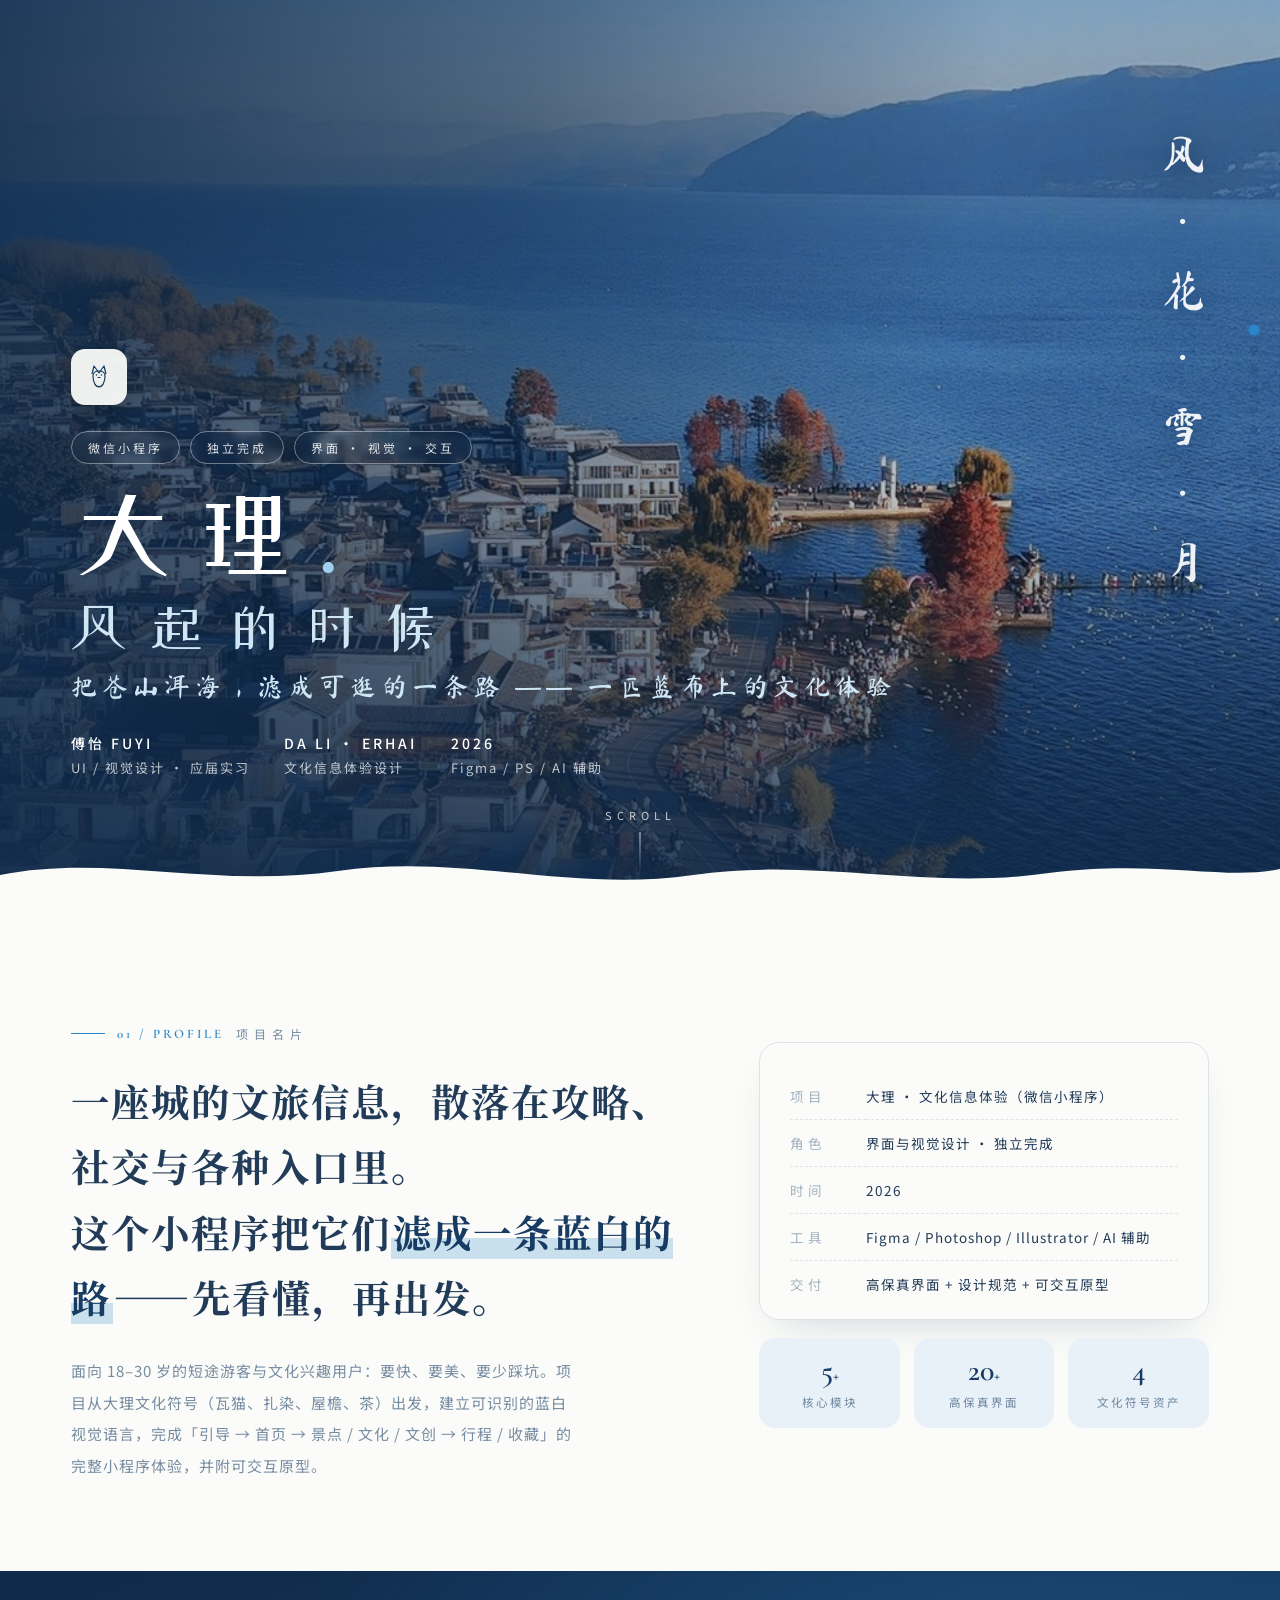
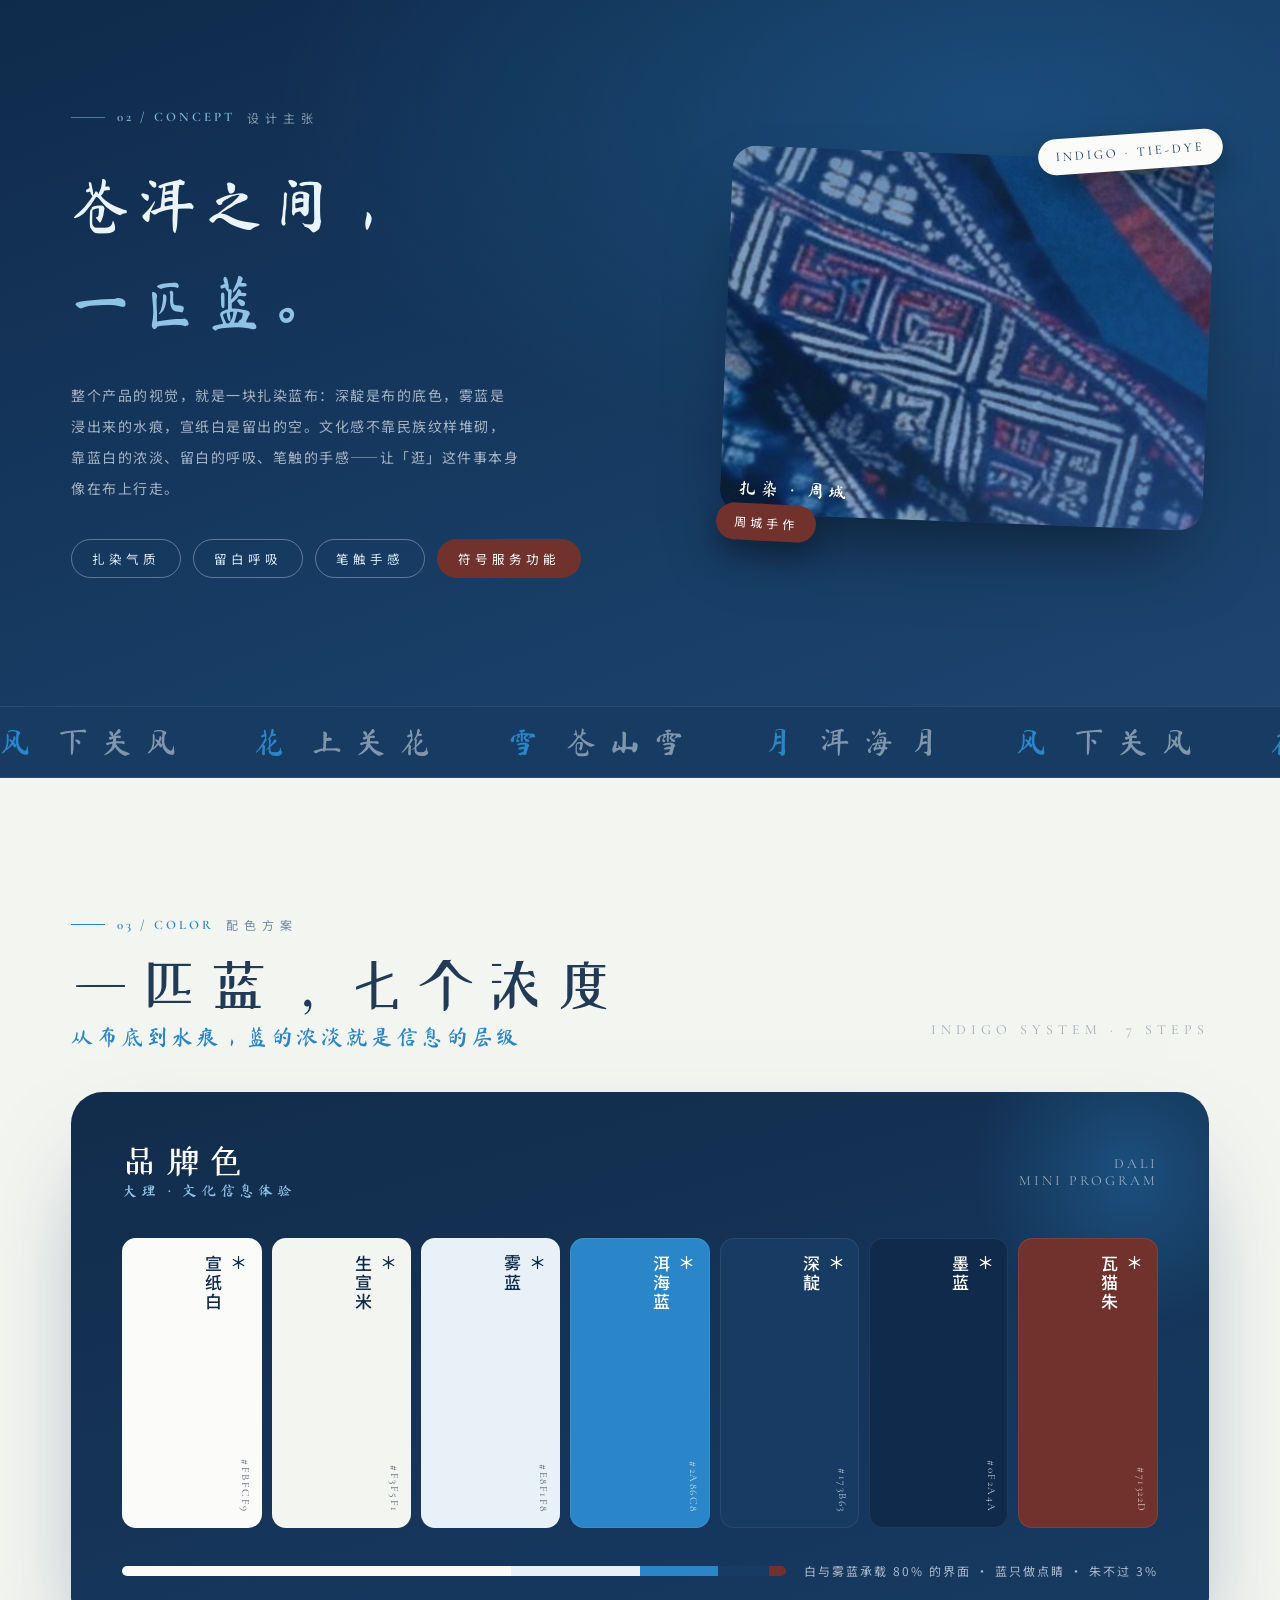
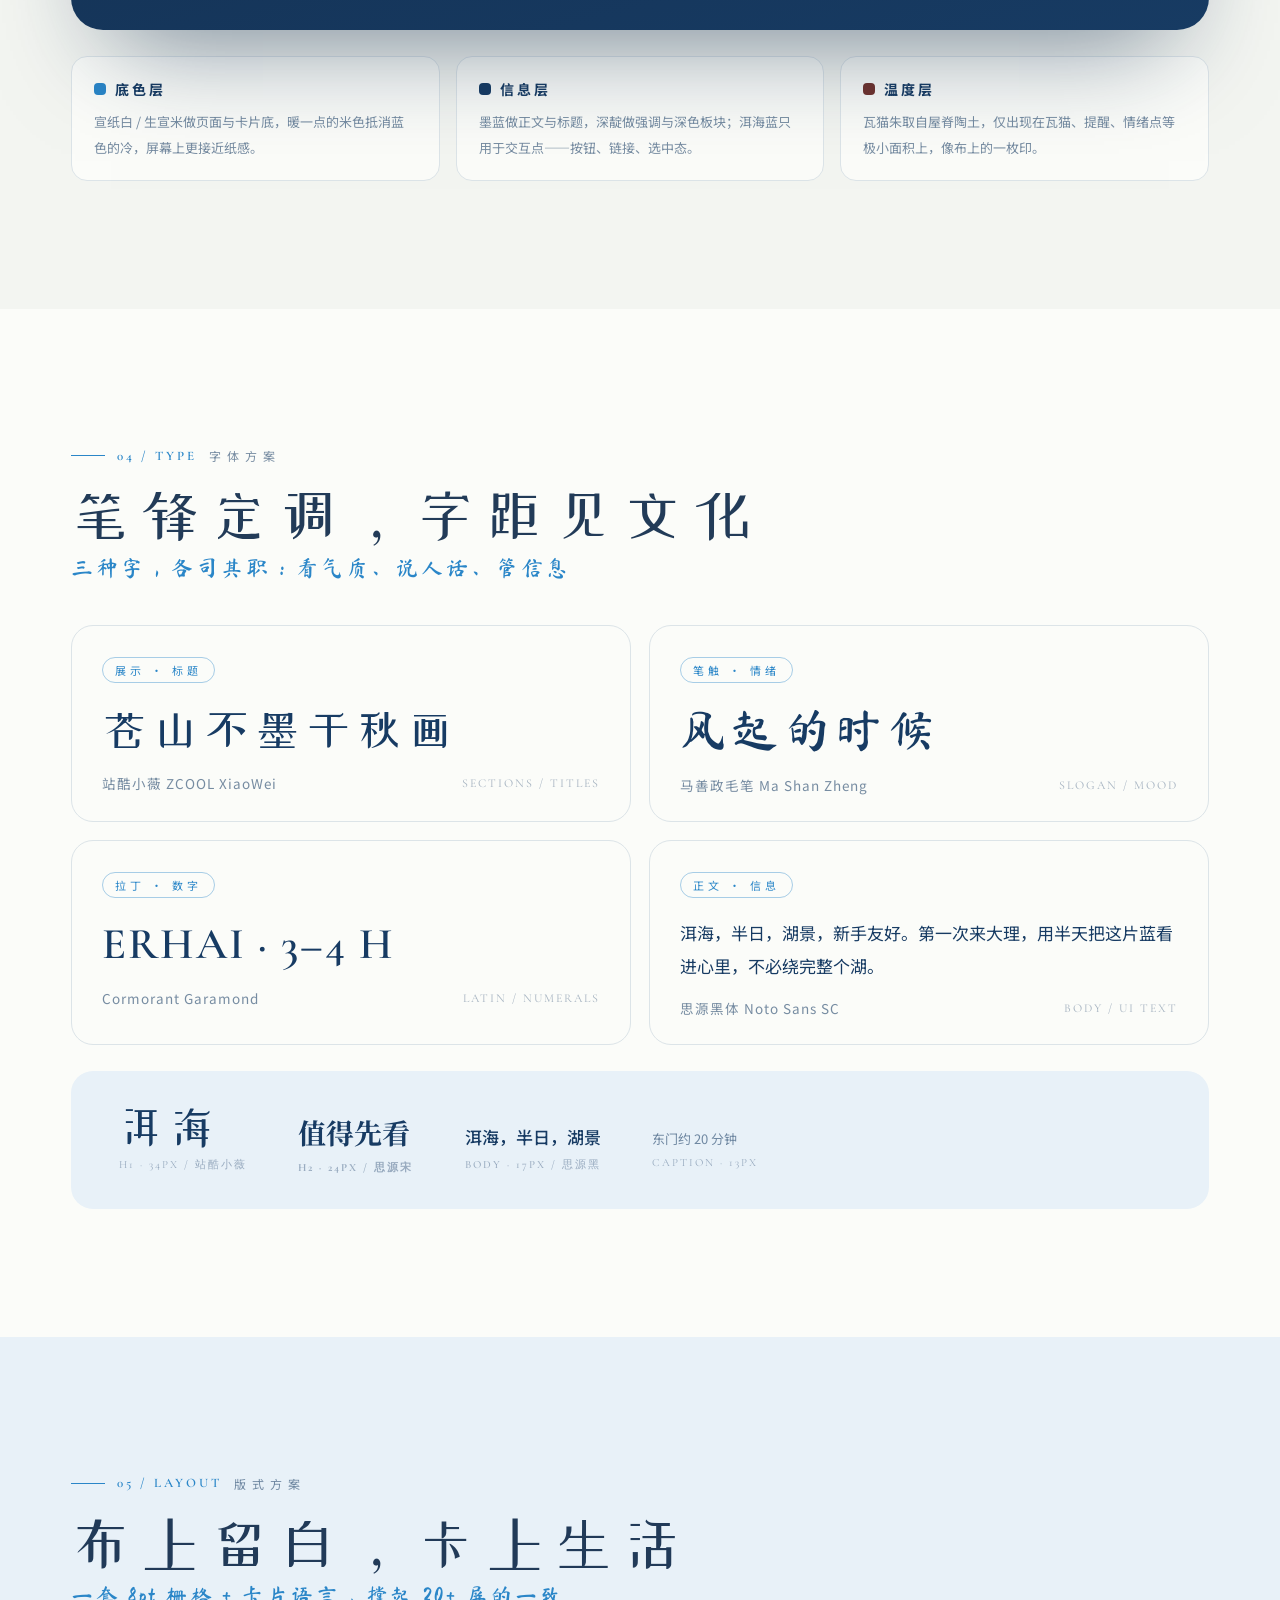
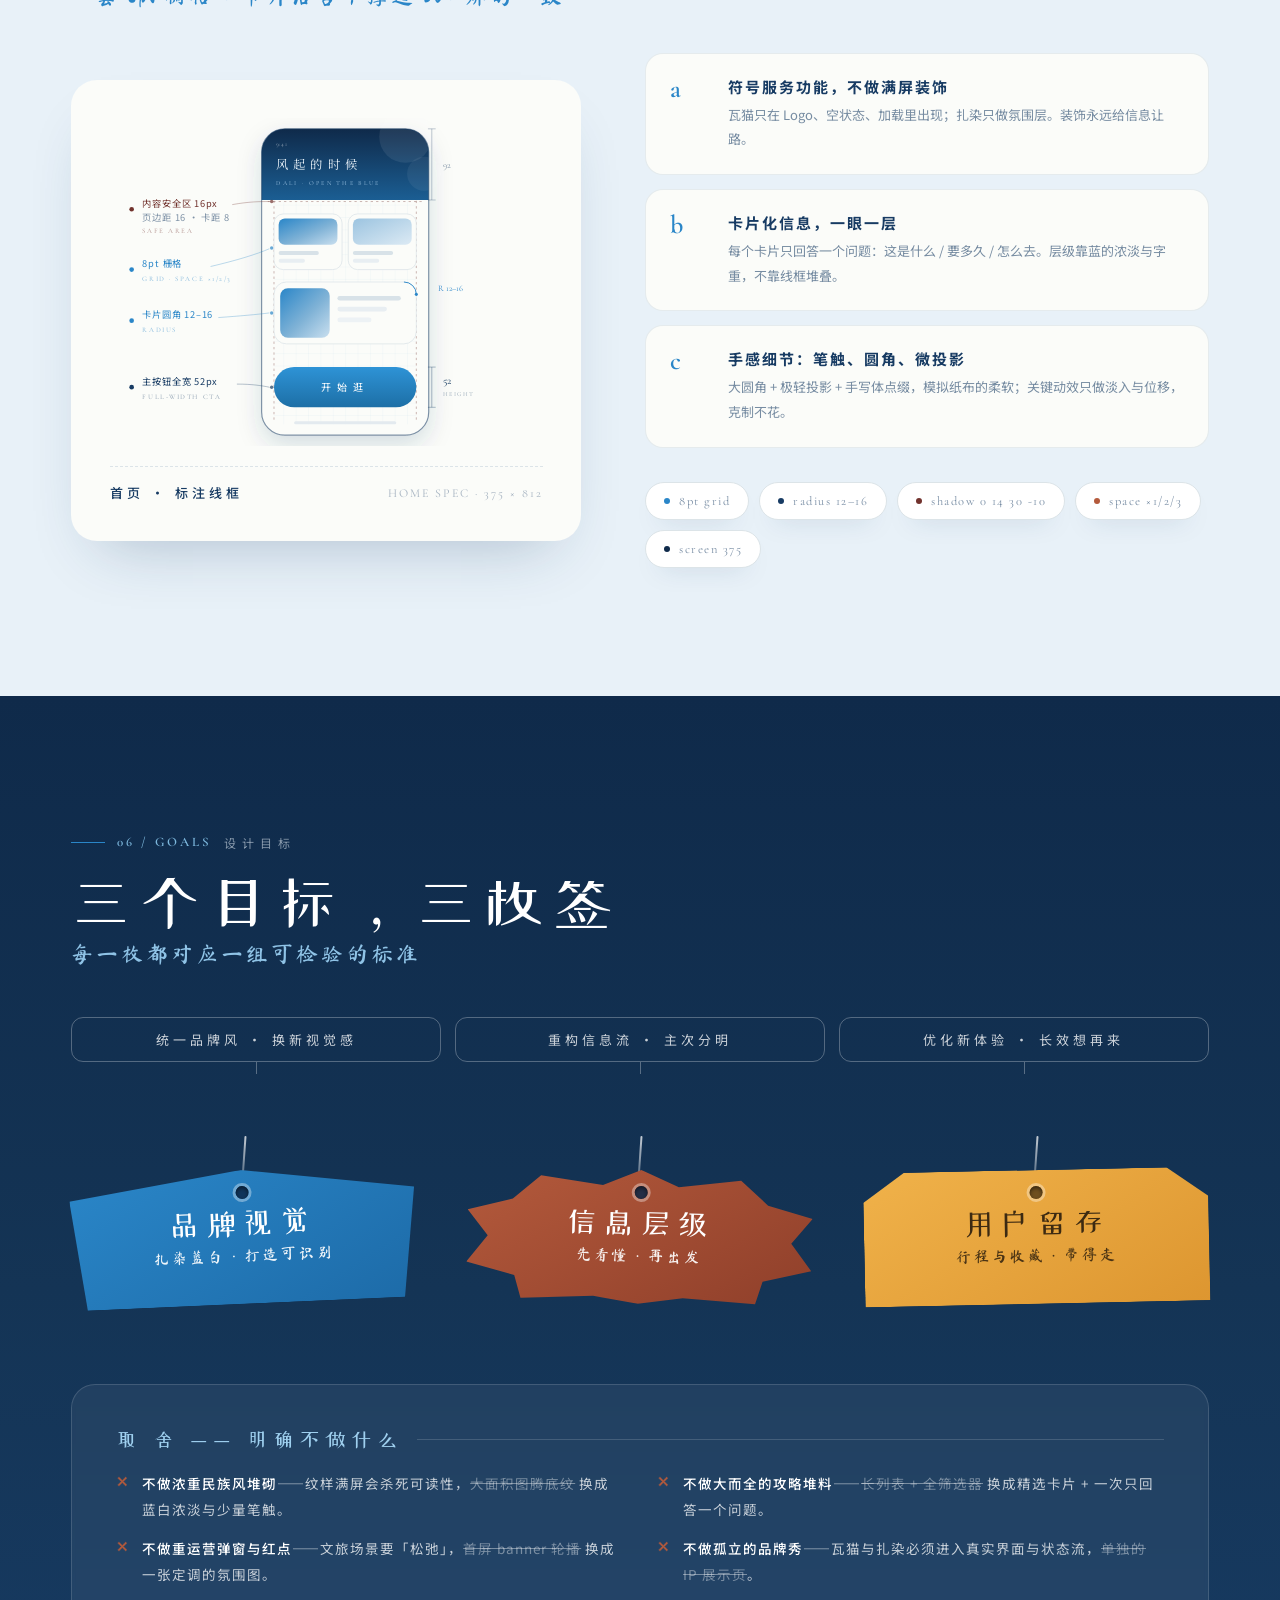
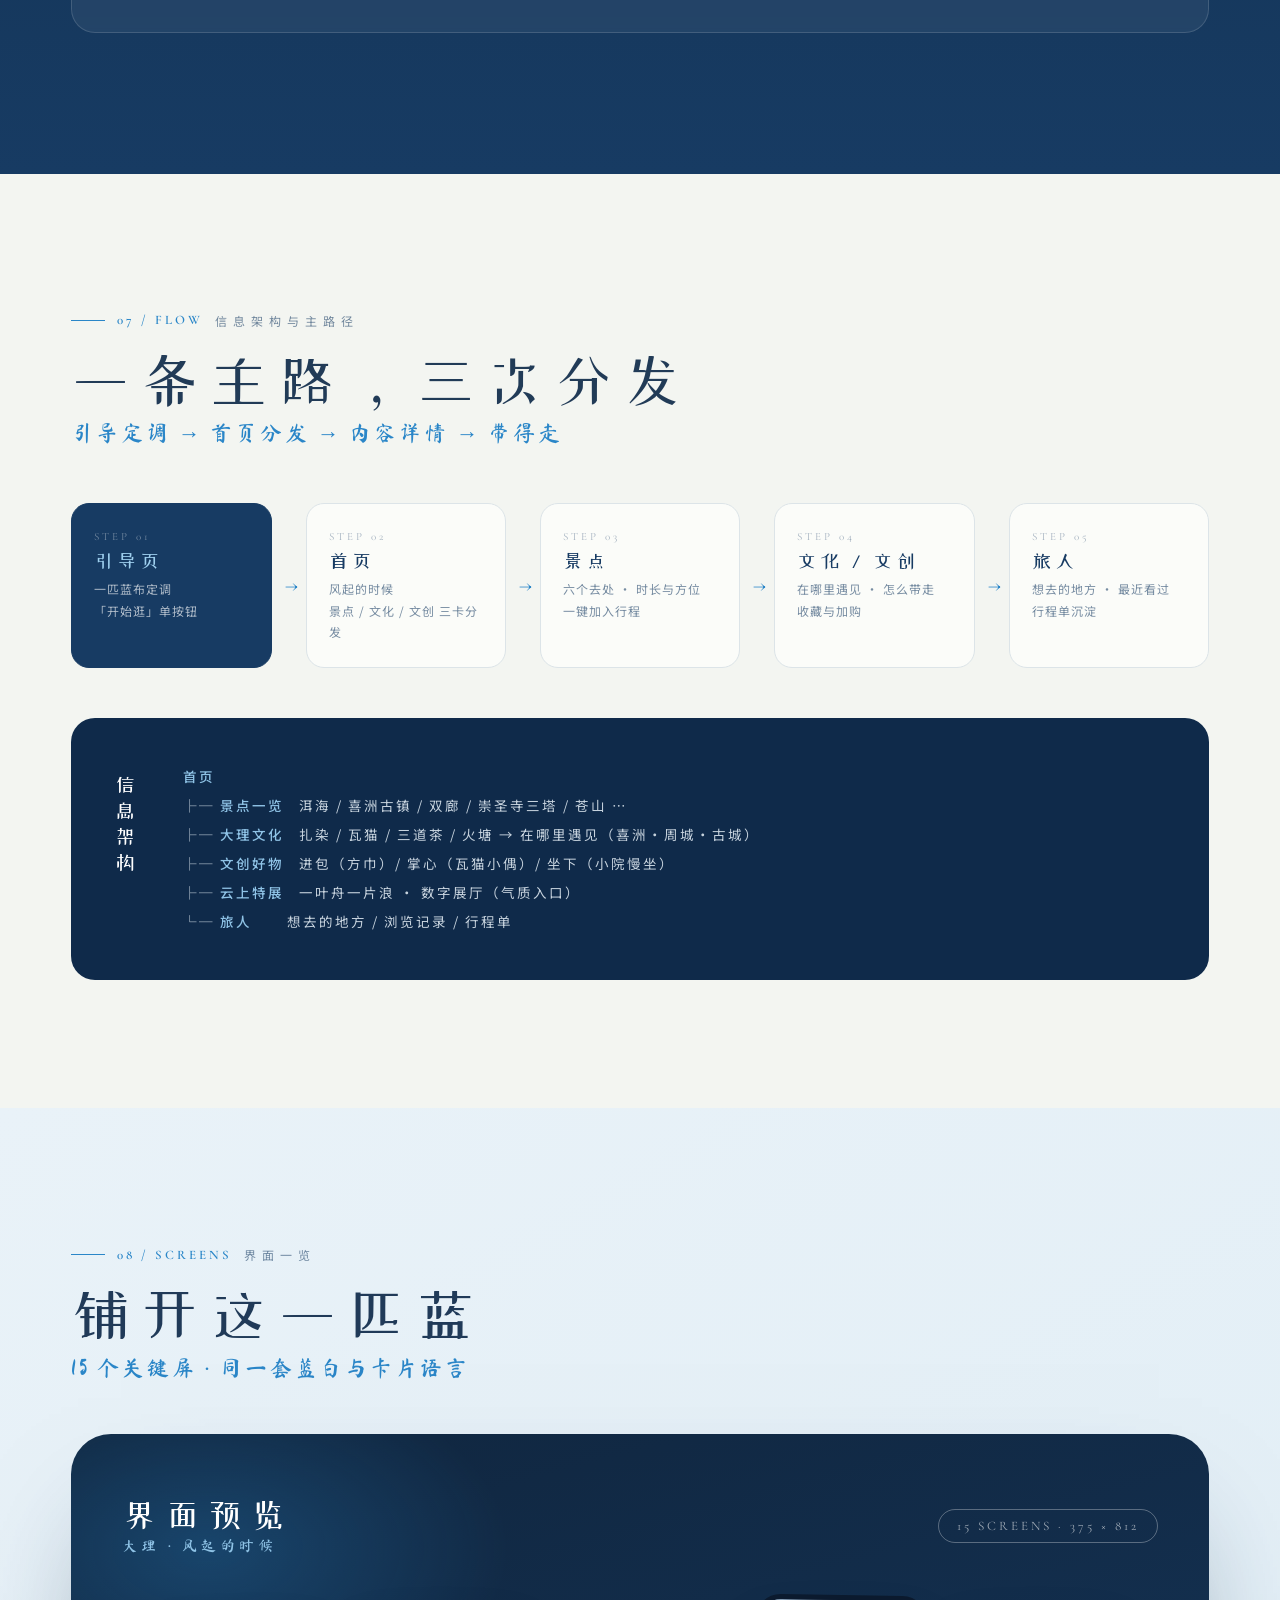
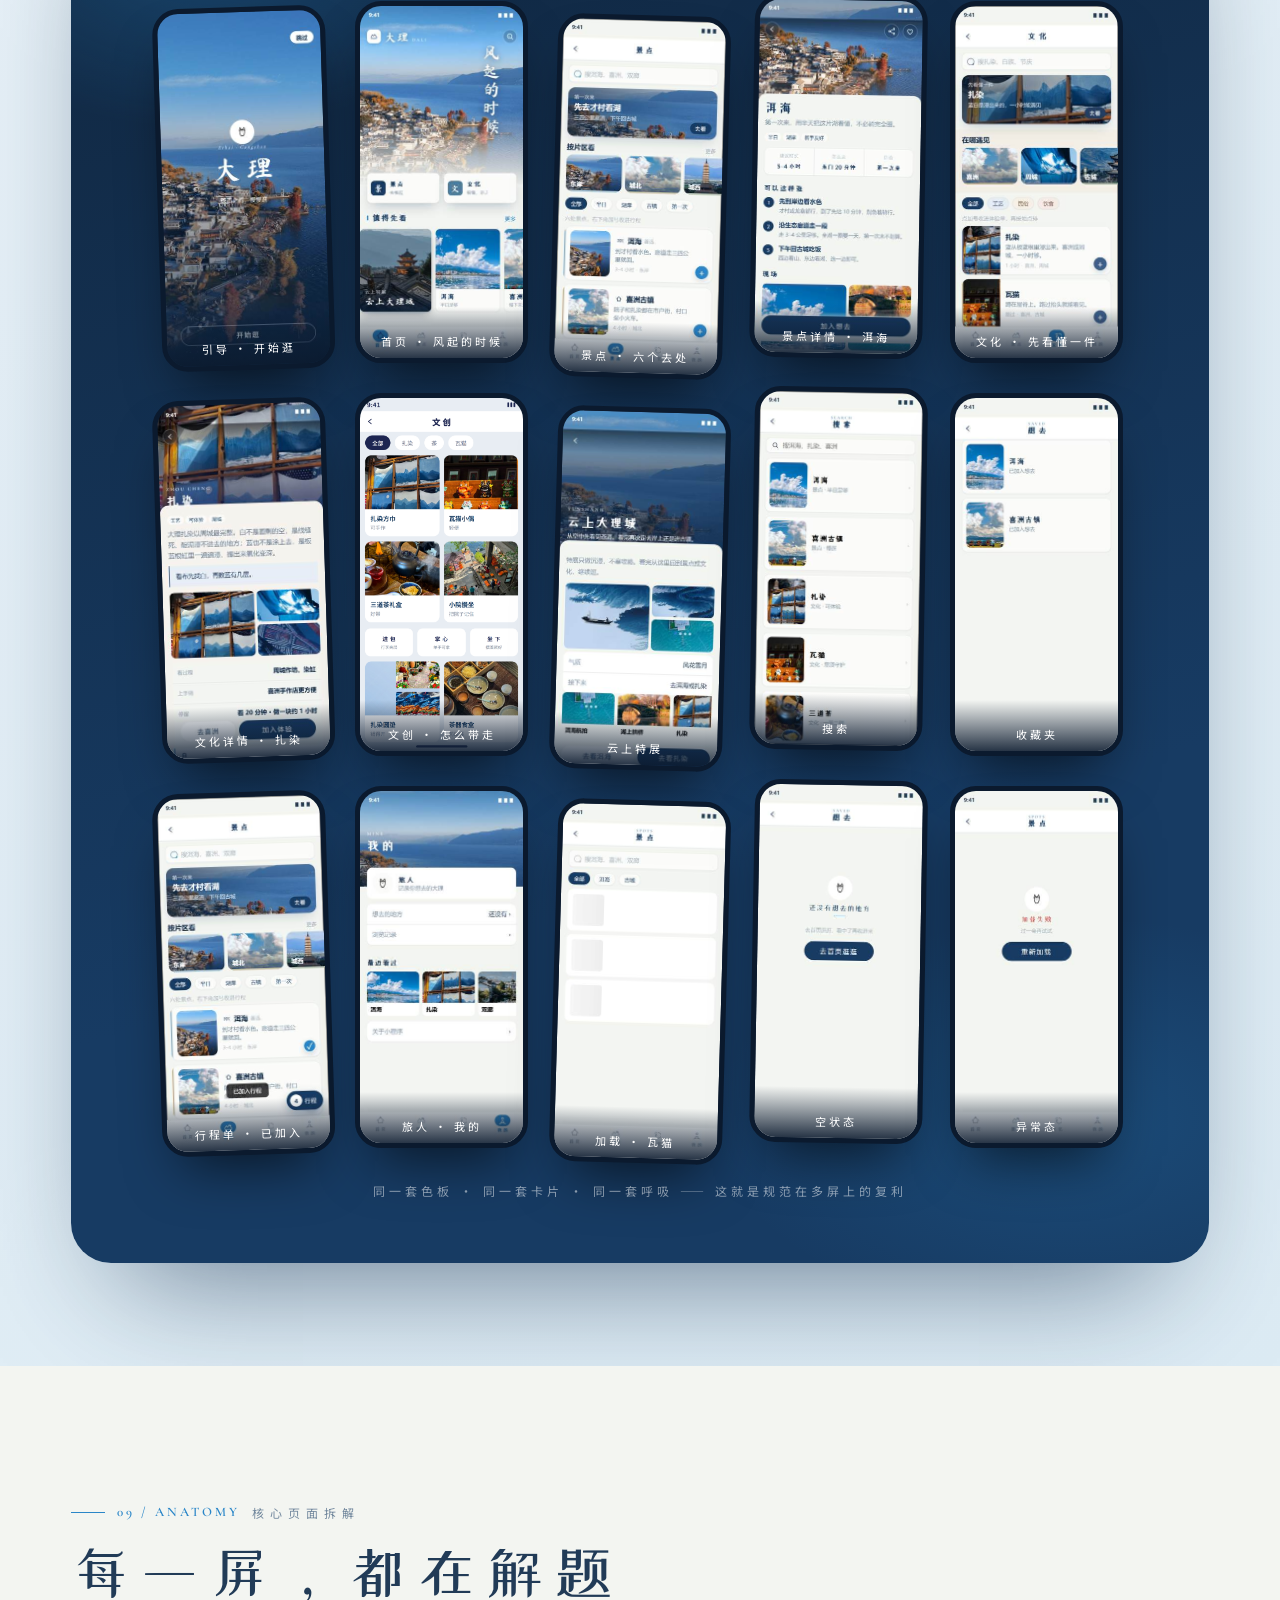
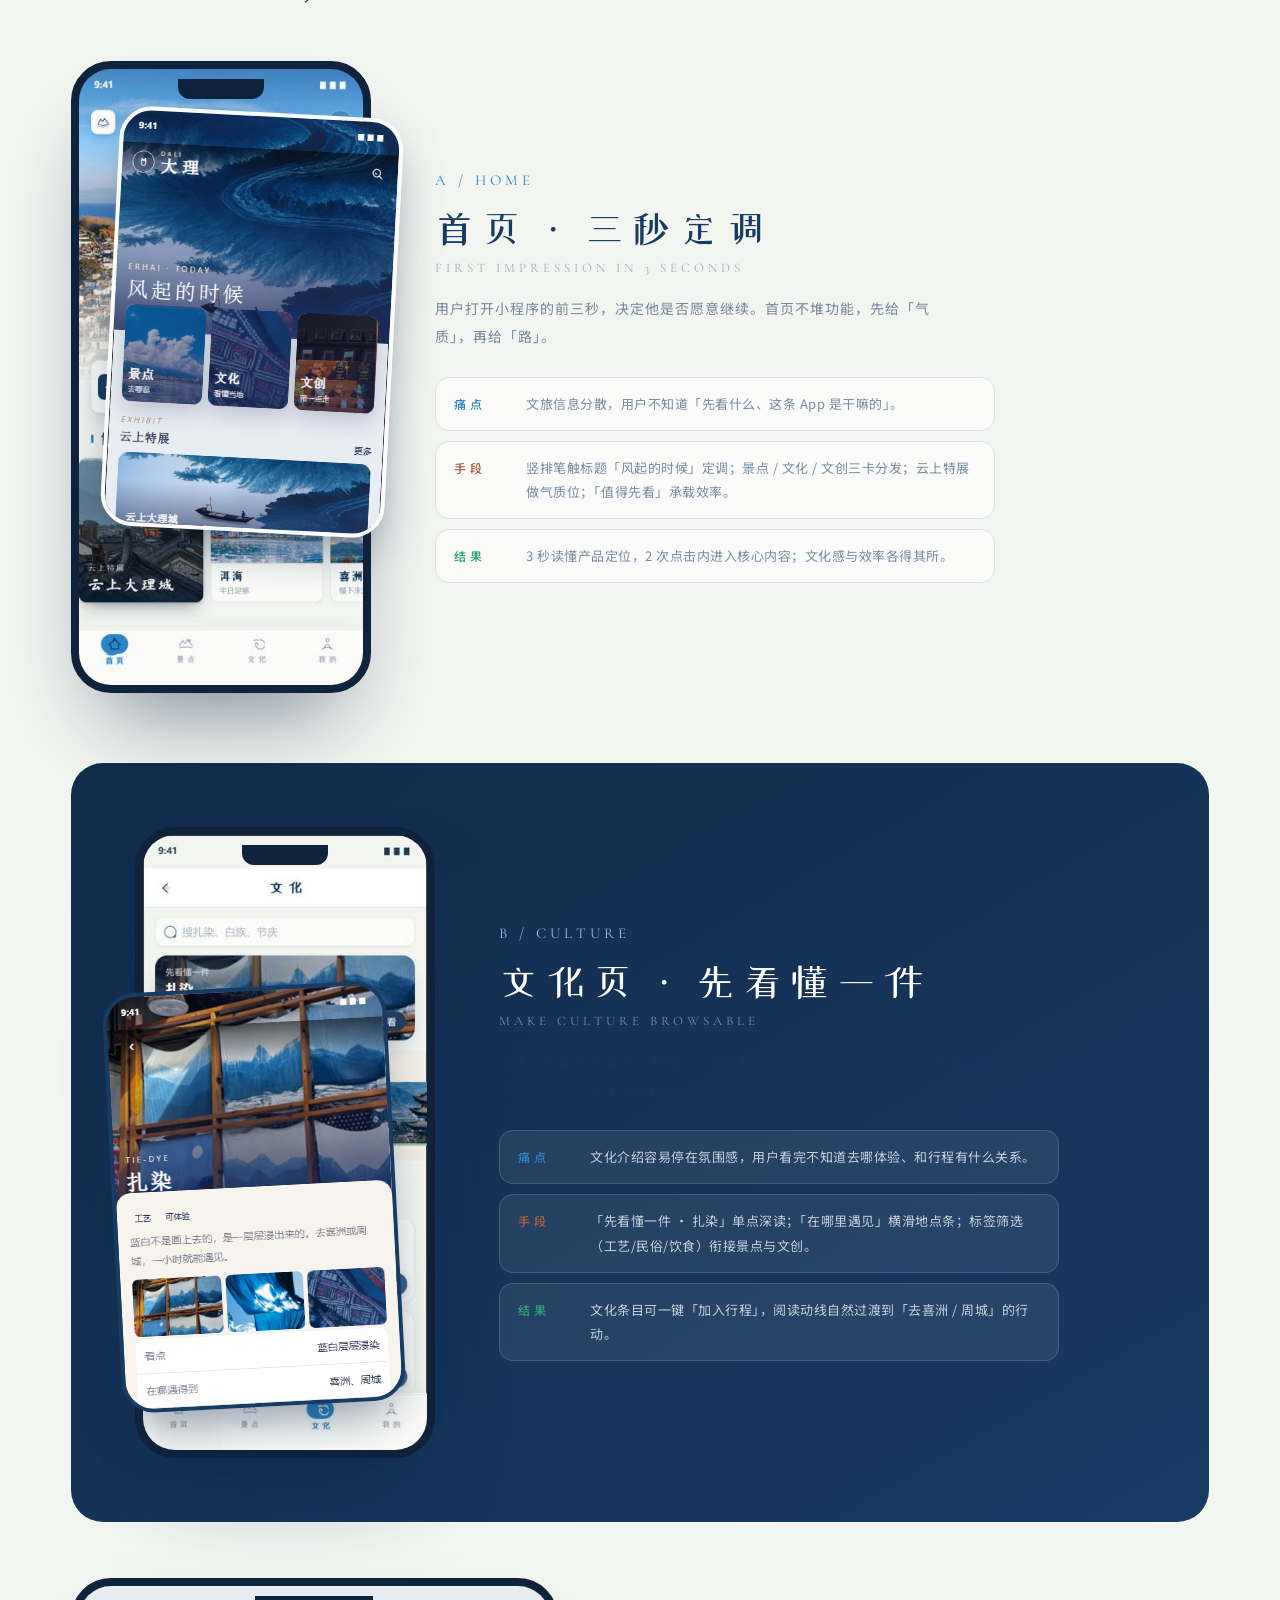
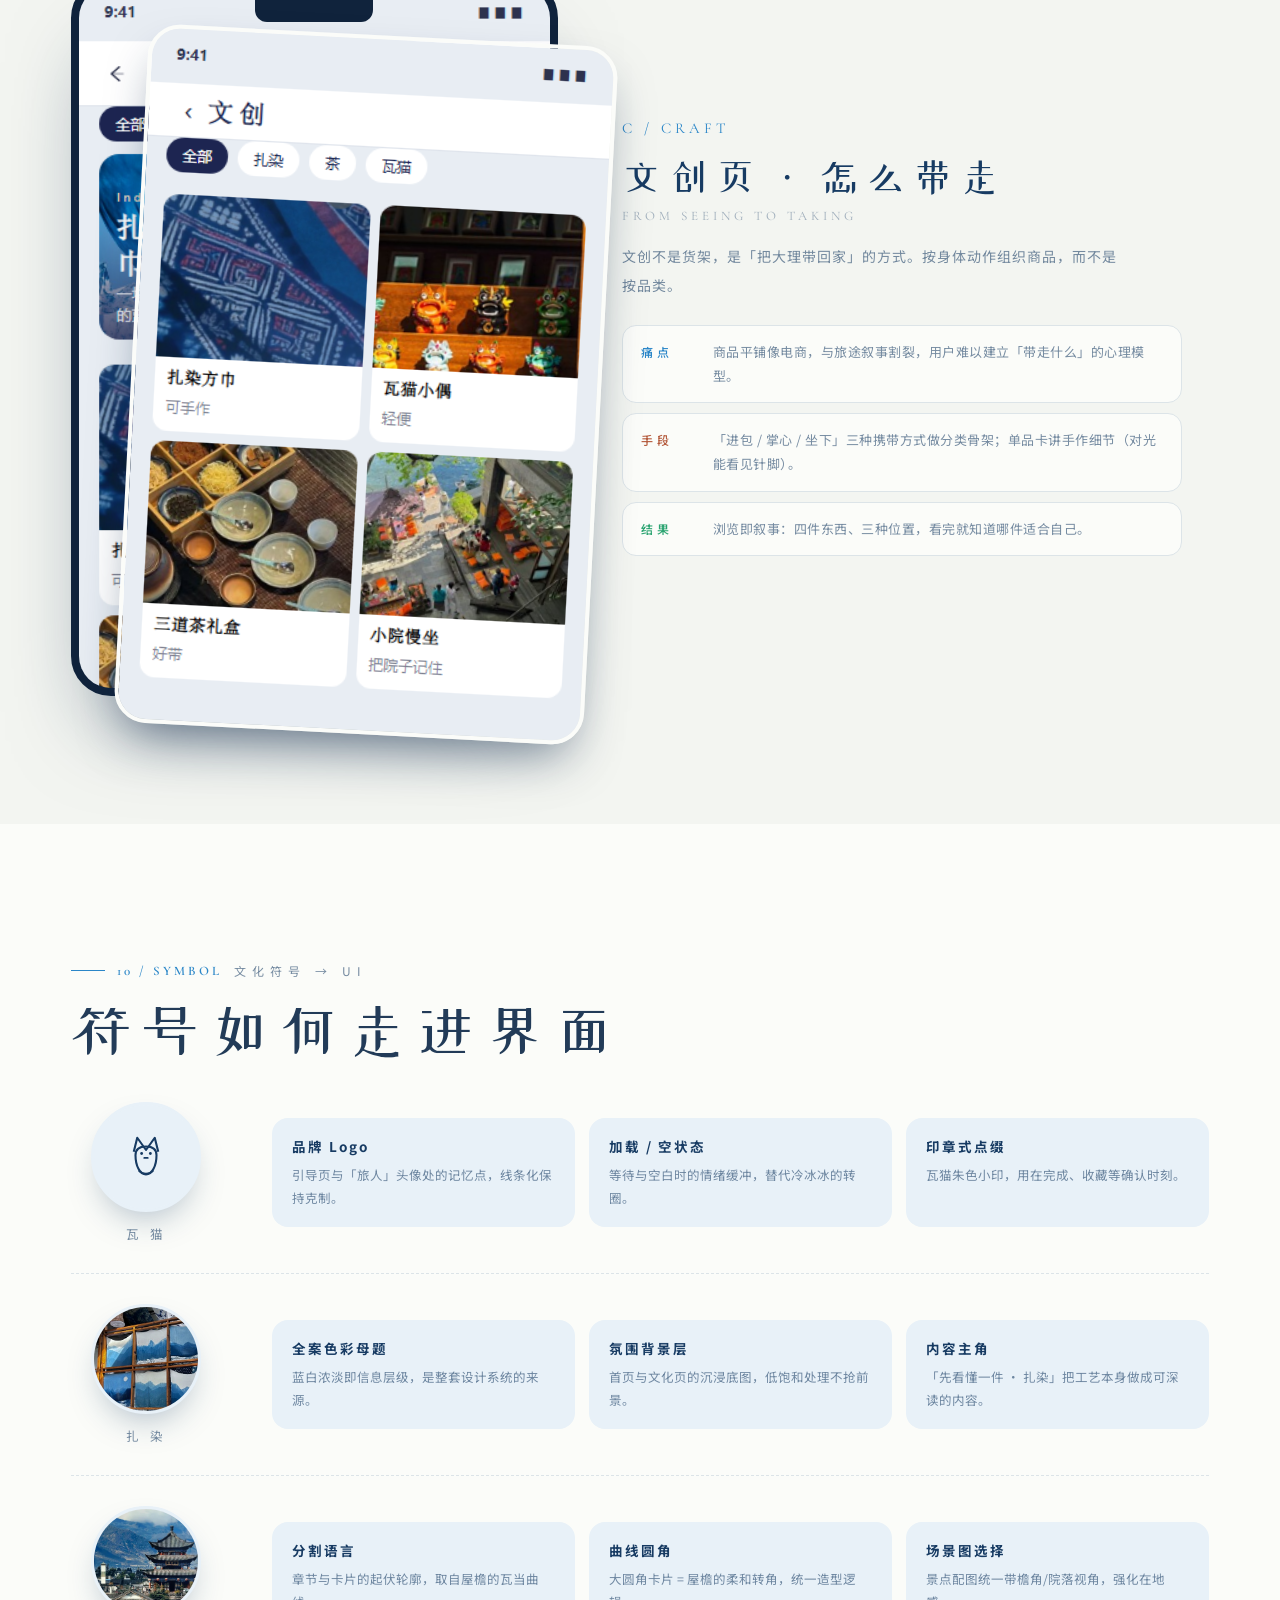
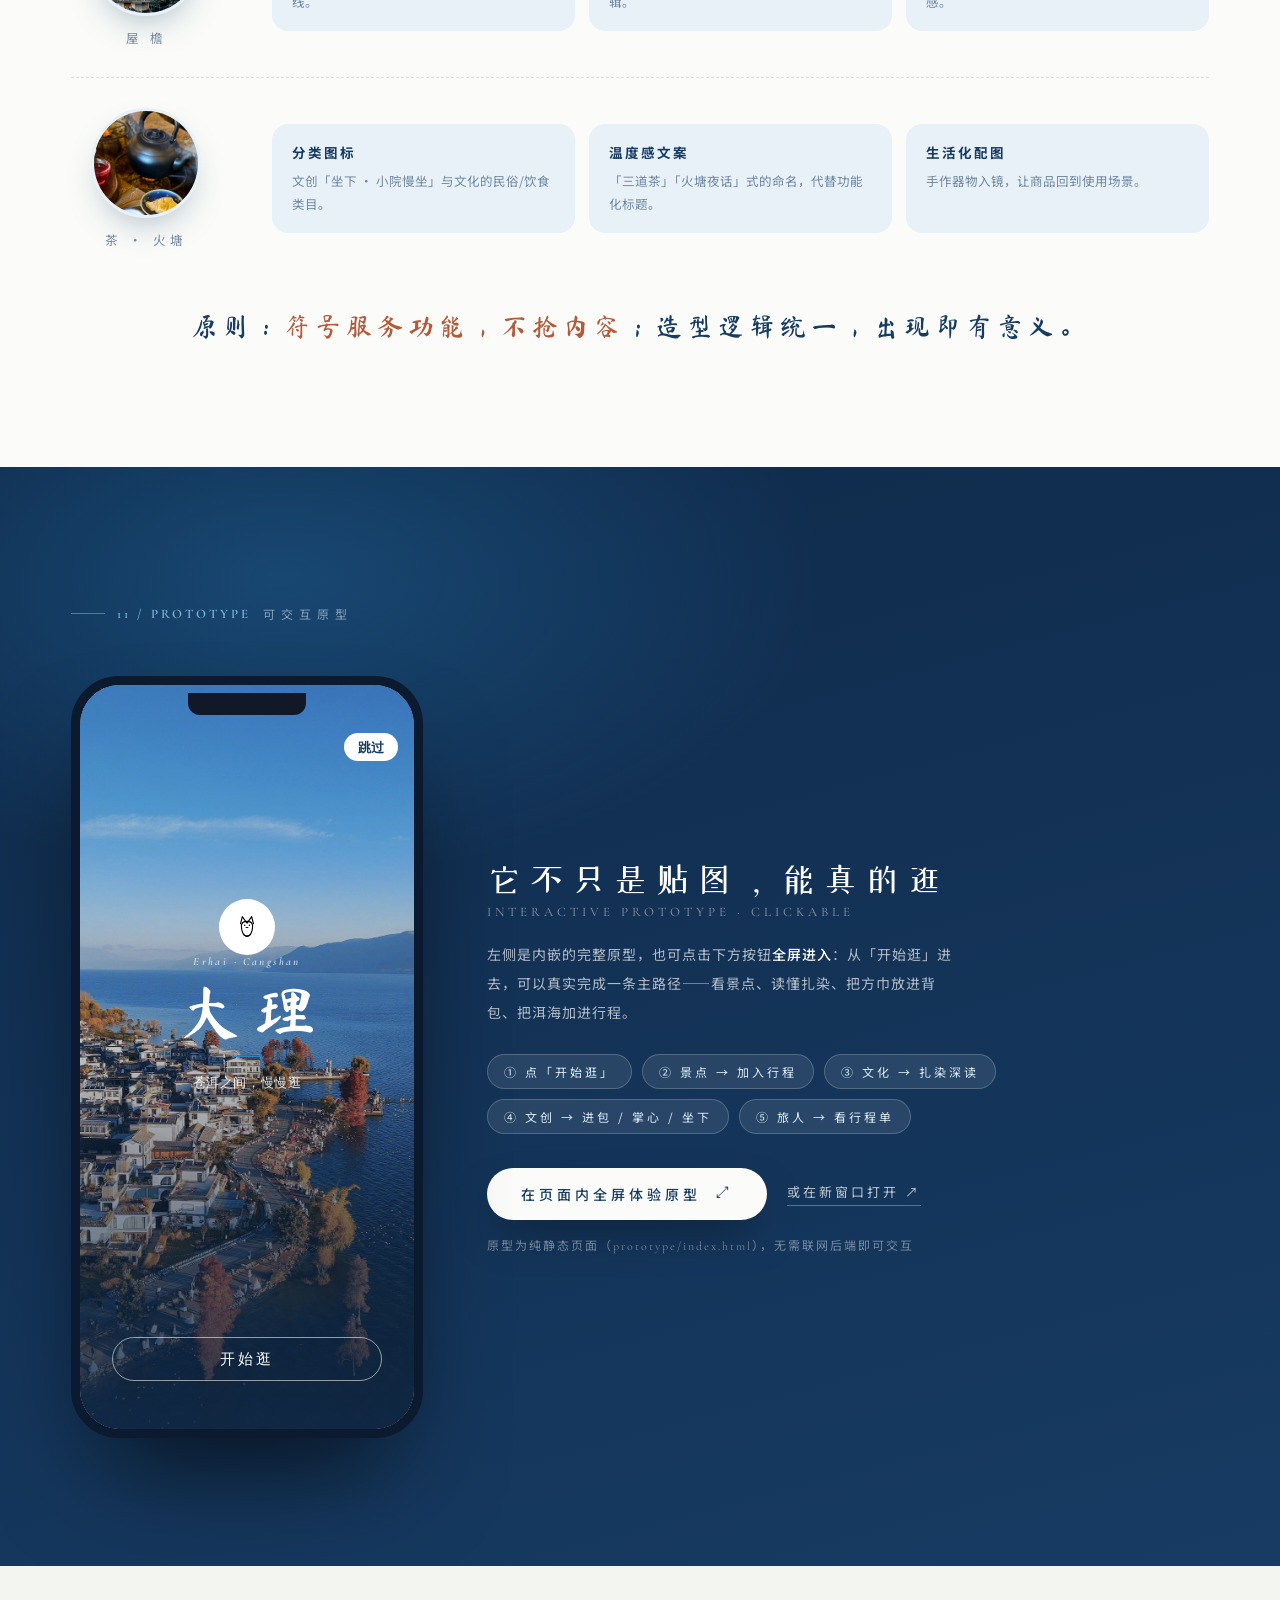
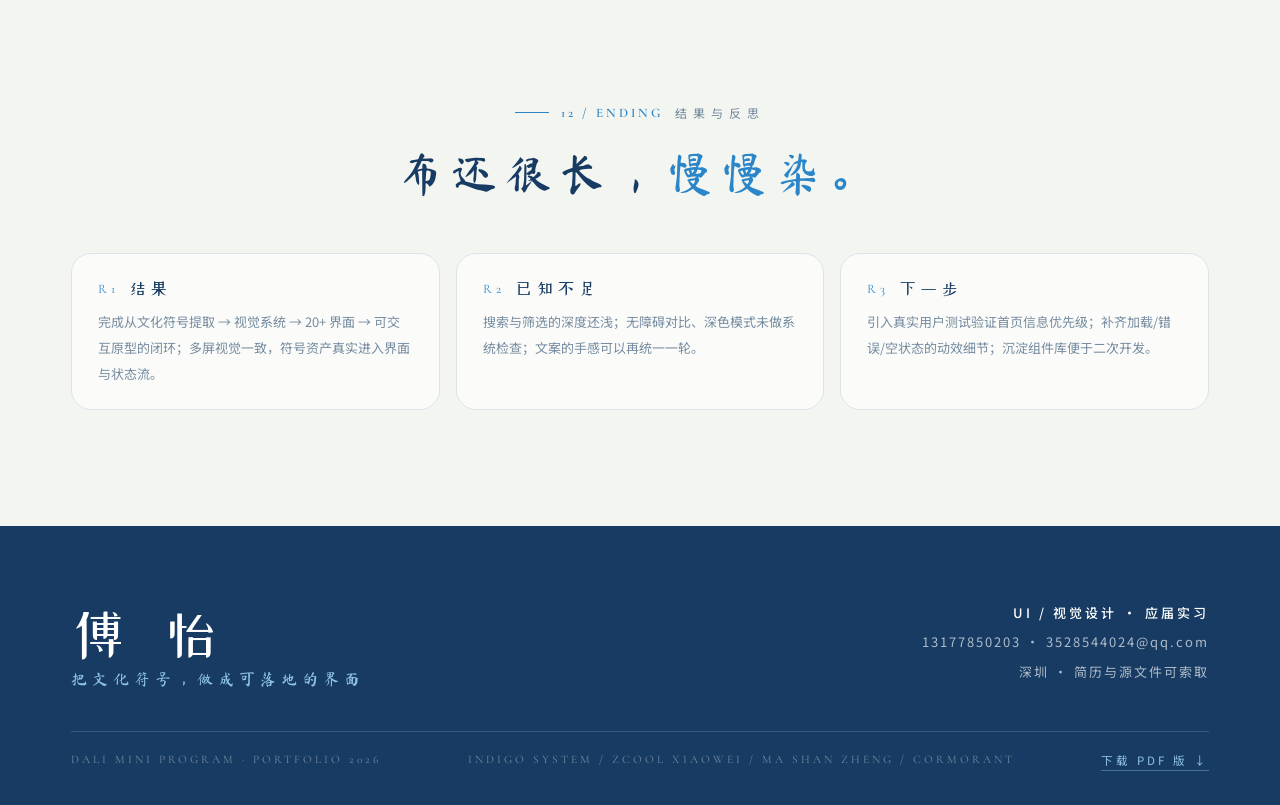
==== commit 6284404c: "手机墙统一屏长：文创页换完整长屏，墙内图片锁定 375:812 比例" ====
--- a/index.html
+++ b/index.html
@@ -267,7 +267,7 @@
 .wall-row{display:flex;flex-wrap:wrap;justify-content:center;align-items:flex-start;gap:clamp(14px,2vw,26px)}
 .wall-row+.wall-row{margin-top:clamp(16px,2.4vw,30px)}
 .ph{width:clamp(140px,13.5vw,176px);border-radius:26px;overflow:hidden;border:5px solid #0b1a2e;background:#0b1a2e;box-shadow:0 30px 55px -22px rgba(0,0,0,.65);position:relative;transition:transform .4s ease}
-.ph img{width:100%;height:auto}
+.ph img{width:100%;height:auto;aspect-ratio:375/812;object-fit:cover;object-position:top}
 .ph figcaption{position:absolute;left:0;right:0;bottom:0;padding:26px 12px 9px;font-size:11px;letter-spacing:3px;color:#fff;background:linear-gradient(transparent,rgba(11,26,46,.88));text-align:center}
 .ph:hover{transform:translateY(-8px) rotate(0deg)!important}
 .ph:nth-child(3n){transform:rotate(1.6deg) translateY(14px)}
@@ -796,7 +796,7 @@
         </div>
         <div class="wall-row" data-page-node-id="wFtBQ1xaH8b1wbmAqoJchu">
           <figure class="ph" data-page-node-id="ELBlKM2h8QobyZwBWiaCBf"><img src="assets/ui/culture-dye.jpg" alt="扎染详情" data-page-node-id="aDxqMwkfvARsUd7RxucMSv"/><figcaption data-page-node-id="iAKHw1kCdtUZy8IkcLABn7">文化详情 · 扎染</figcaption></figure>
-          <figure class="ph" data-page-node-id="guPbAc9CKh6PGbHCCpP1Vf"><img src="assets/ui/craft-v6.png" alt="文创页" data-page-node-id="1JgFmlqSCyivsP7iqz47xI"/><figcaption data-page-node-id="1Y9y0GjfSjGD0XnD2KYR7v">文创 · 怎么带走</figcaption></figure>
+          <figure class="ph" data-page-node-id="guPbAc9CKh6PGbHCCpP1Vf"><img src="assets/ui/craft-full.png" alt="文创页" data-page-node-id="1JgFmlqSCyivsP7iqz47xI"/><figcaption data-page-node-id="1Y9y0GjfSjGD0XnD2KYR7v">文创 · 怎么带走</figcaption></figure>
           <figure class="ph" data-page-node-id="YeTfHiqeSTfAttF1DDxGWn"><img src="assets/ui/exhibit.jpg" alt="云上特展" data-page-node-id="psbUBonSiupJxTVYSKQTa6"/><figcaption data-page-node-id="EGy0AqbBfUEOWp54jdR5JL">云上特展</figcaption></figure>
           <figure class="ph" data-page-node-id="EseRHCKDfq52IblAMeQJDz"><img src="assets/ui/search.jpg" alt="搜索" data-page-node-id="EIDqaO0GzKasMG37D00GLL"/><figcaption data-page-node-id="zmNDAQG2wt2AJwfXyIYQeR">搜索</figcaption></figure>
           <figure class="ph" data-page-node-id="QS64B15mFbJjzSNpvw5M43"><img src="assets/ui/fav-list.jpg" alt="收藏" data-page-node-id="dnkNMkghxpY3fW1FdD8FEF"/><figcaption data-page-node-id="N04EjNDMgkfEwGtCxO7JJE">收藏夹</figcaption></figure>
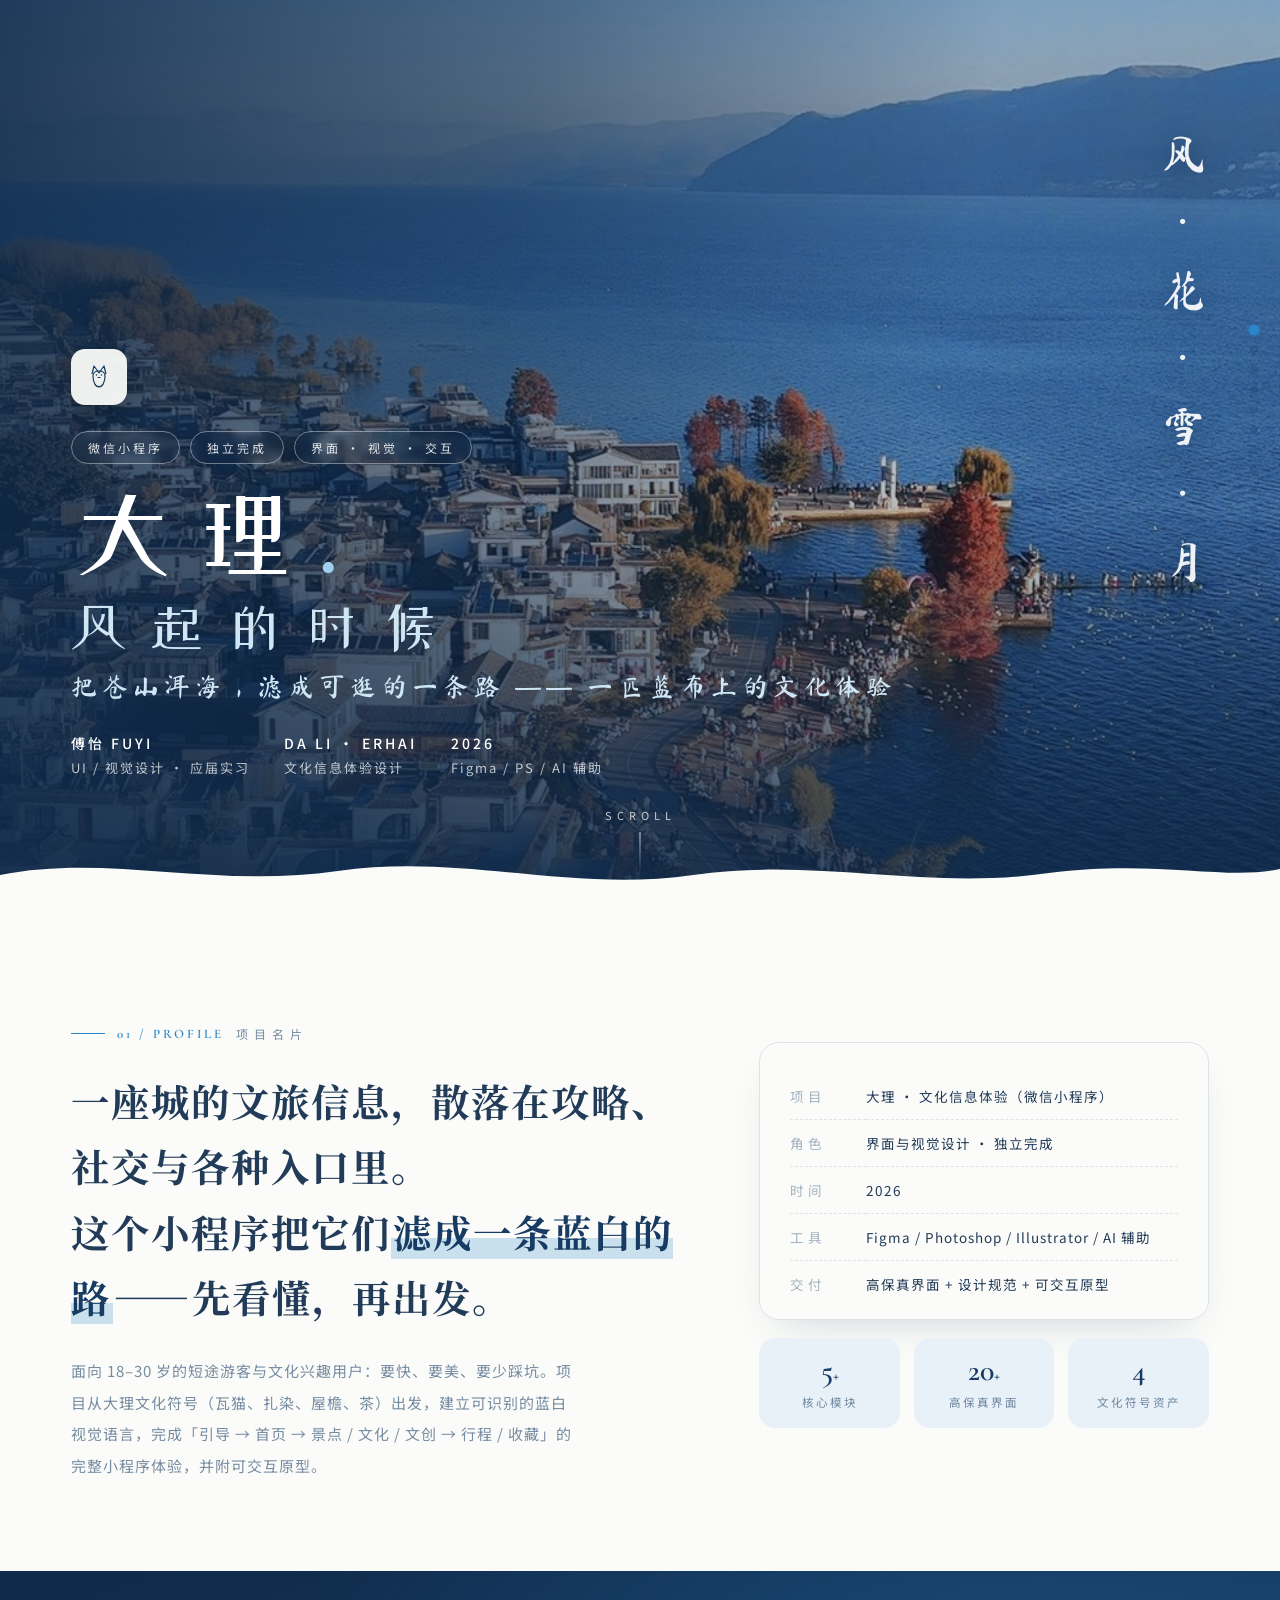
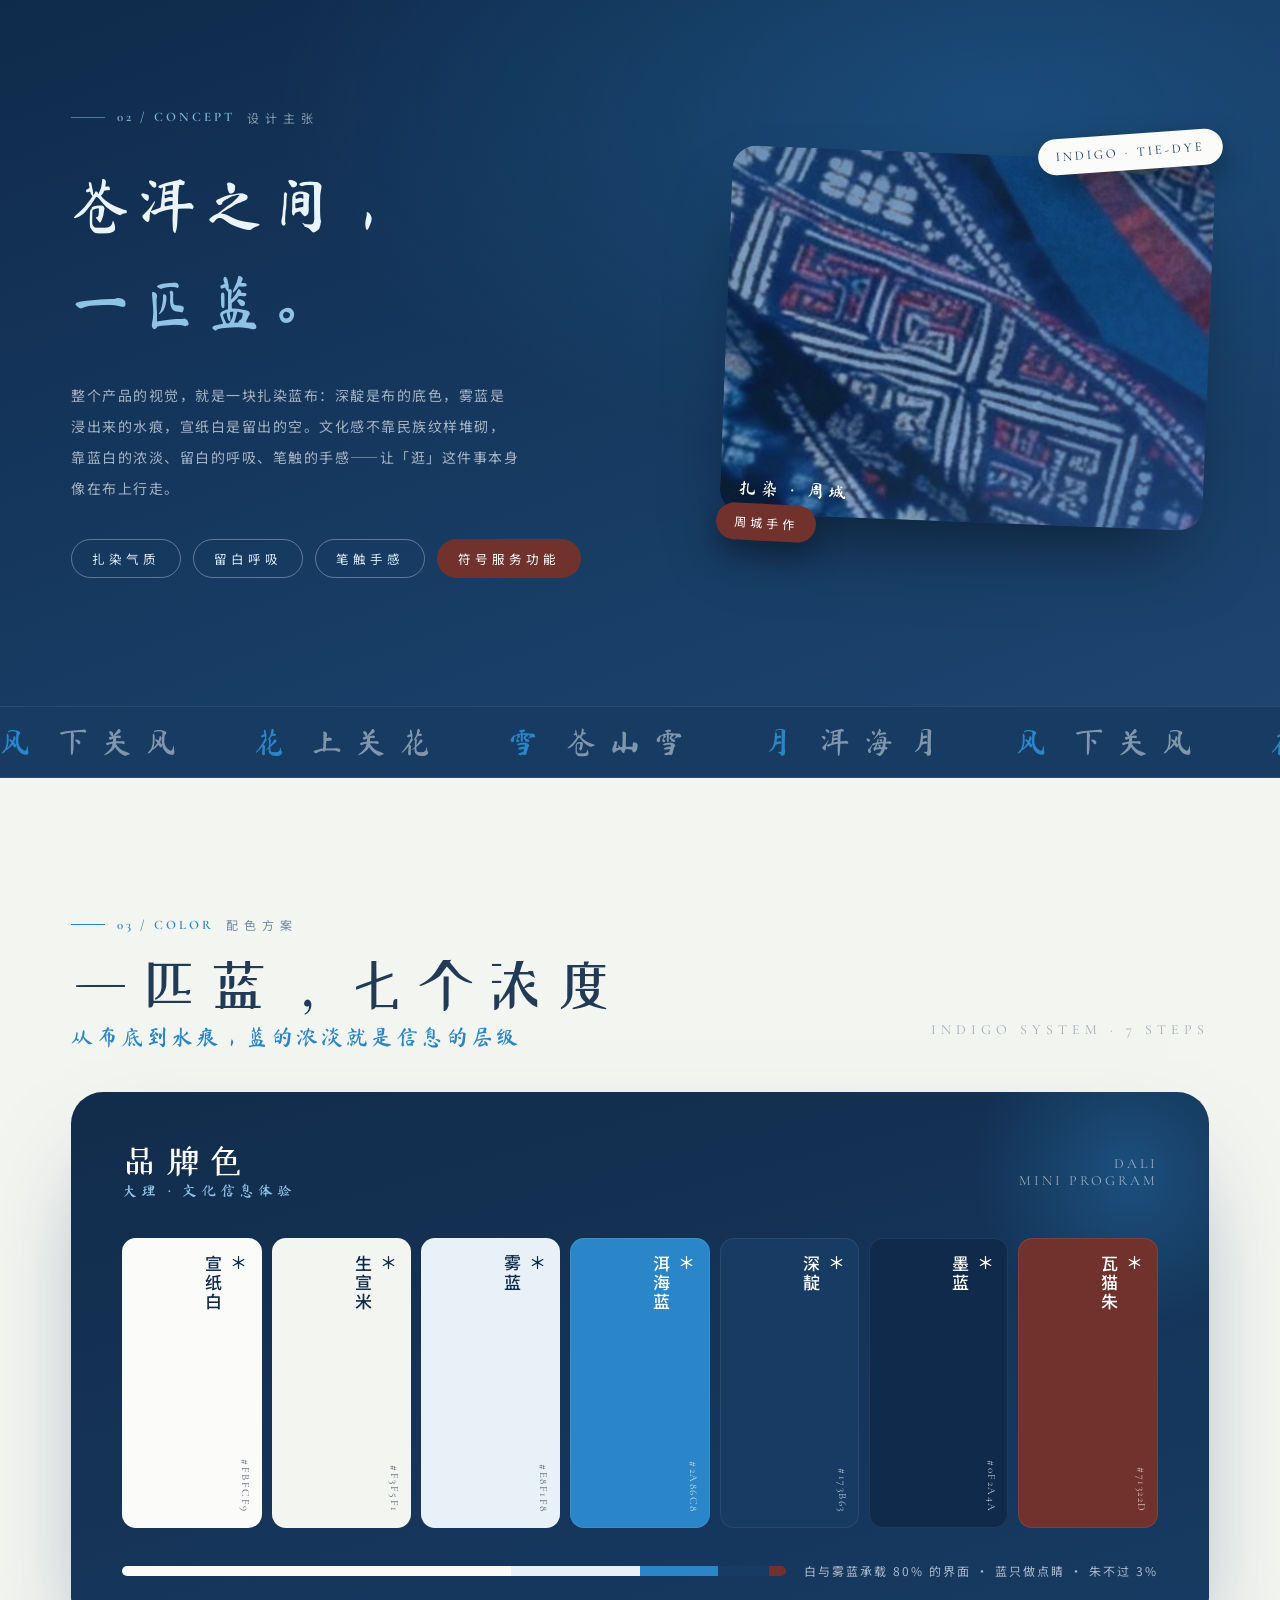
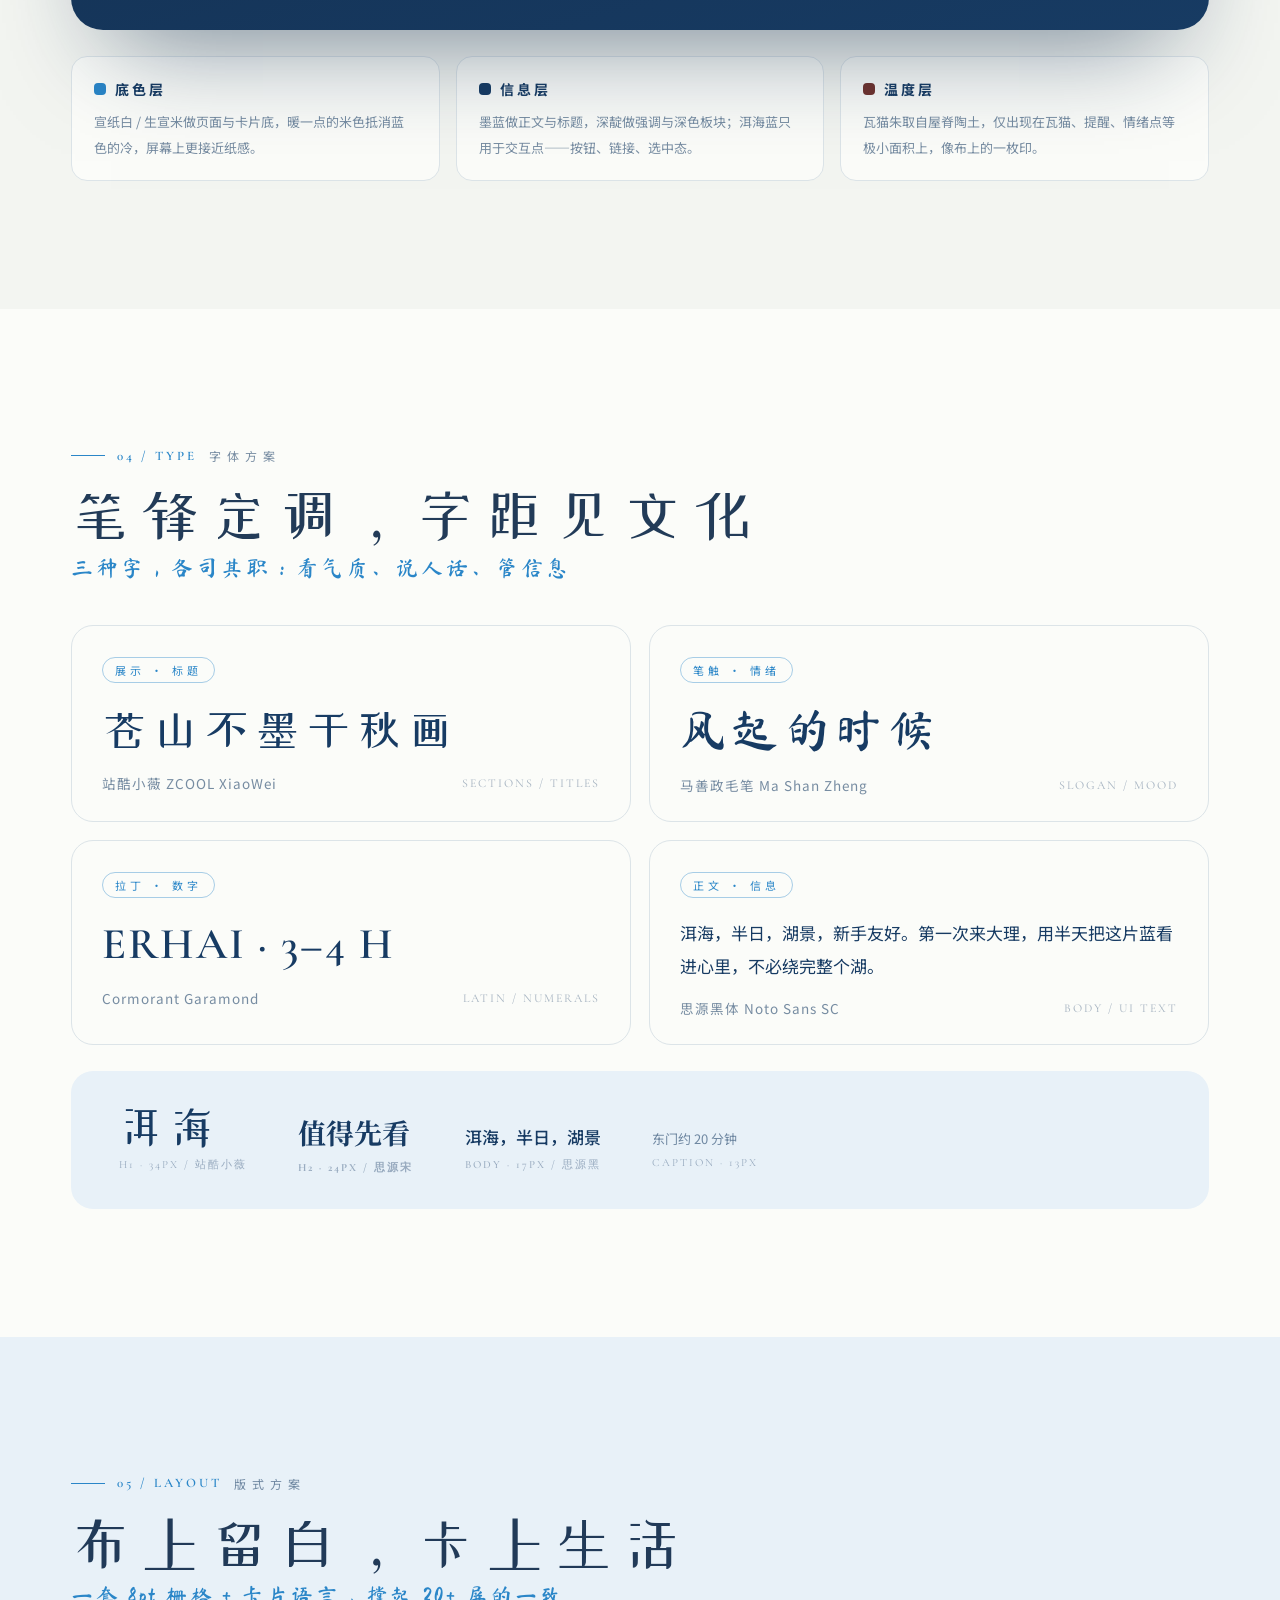
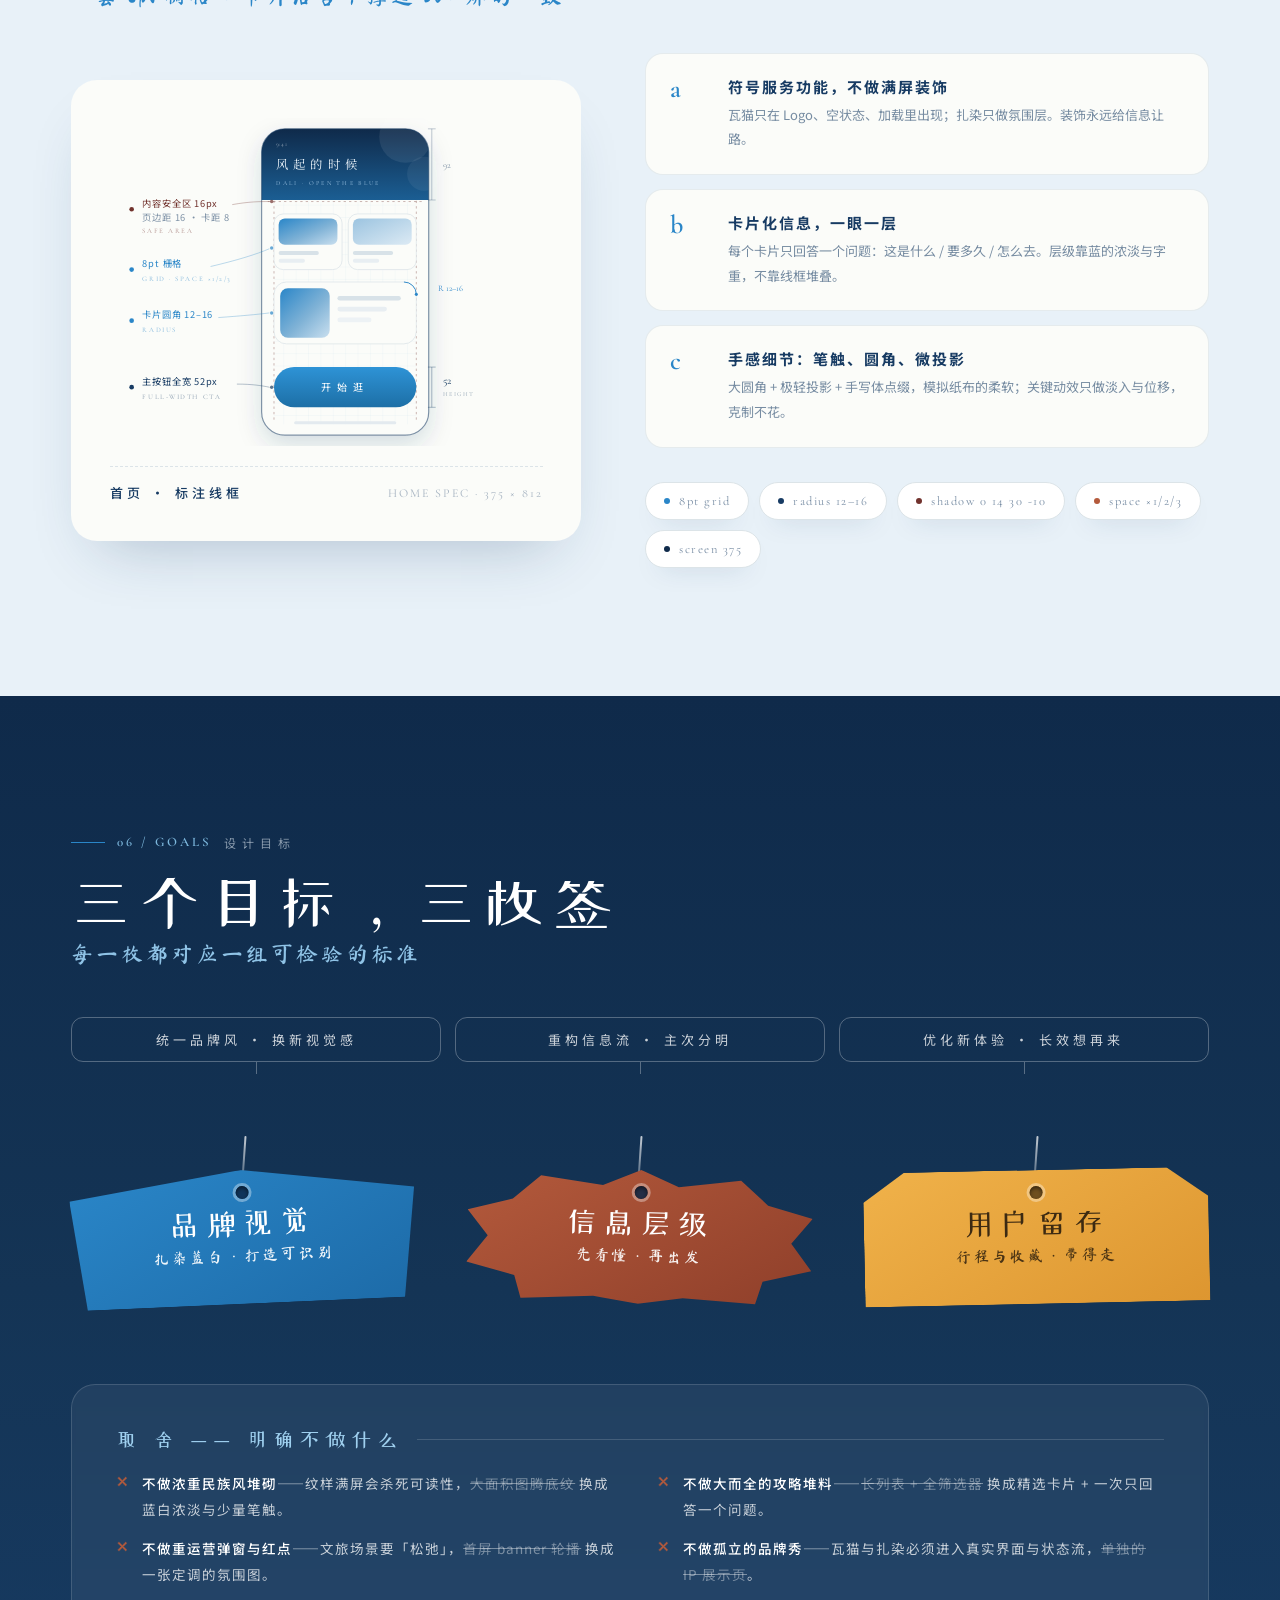
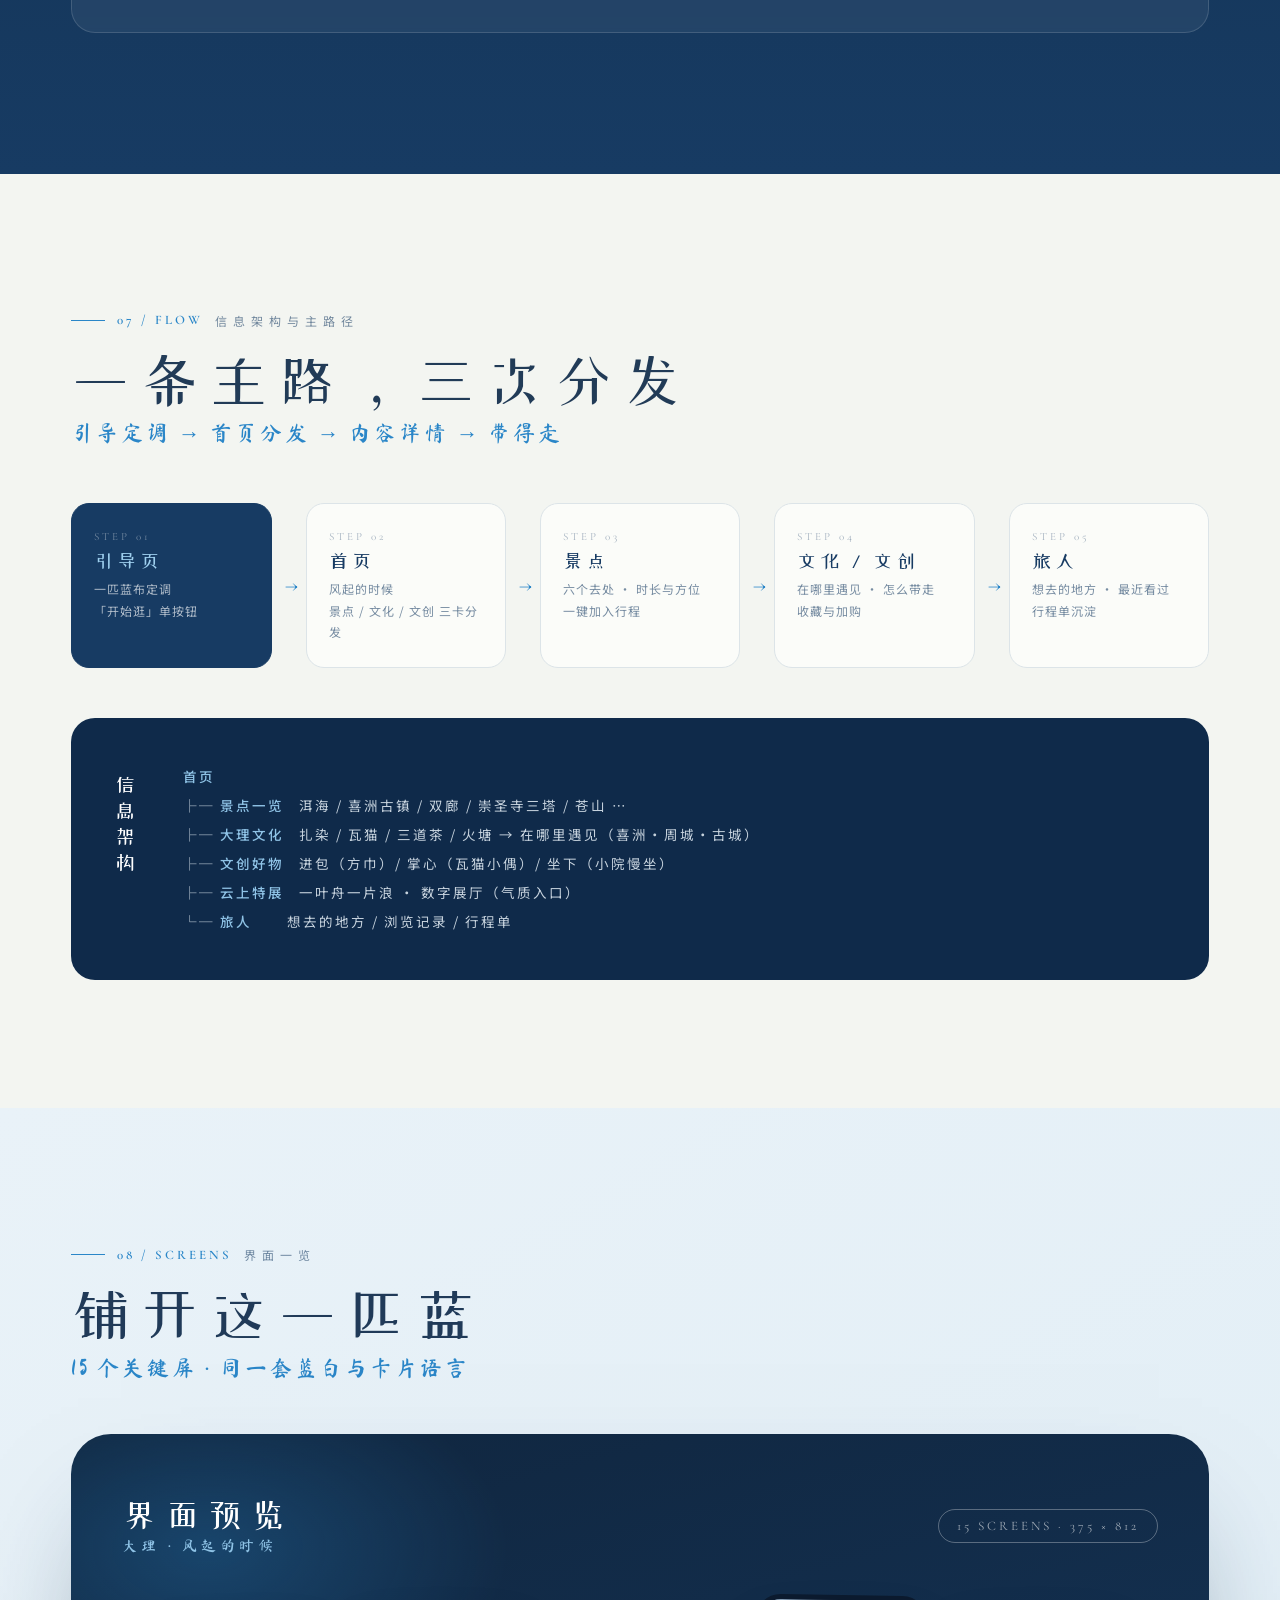
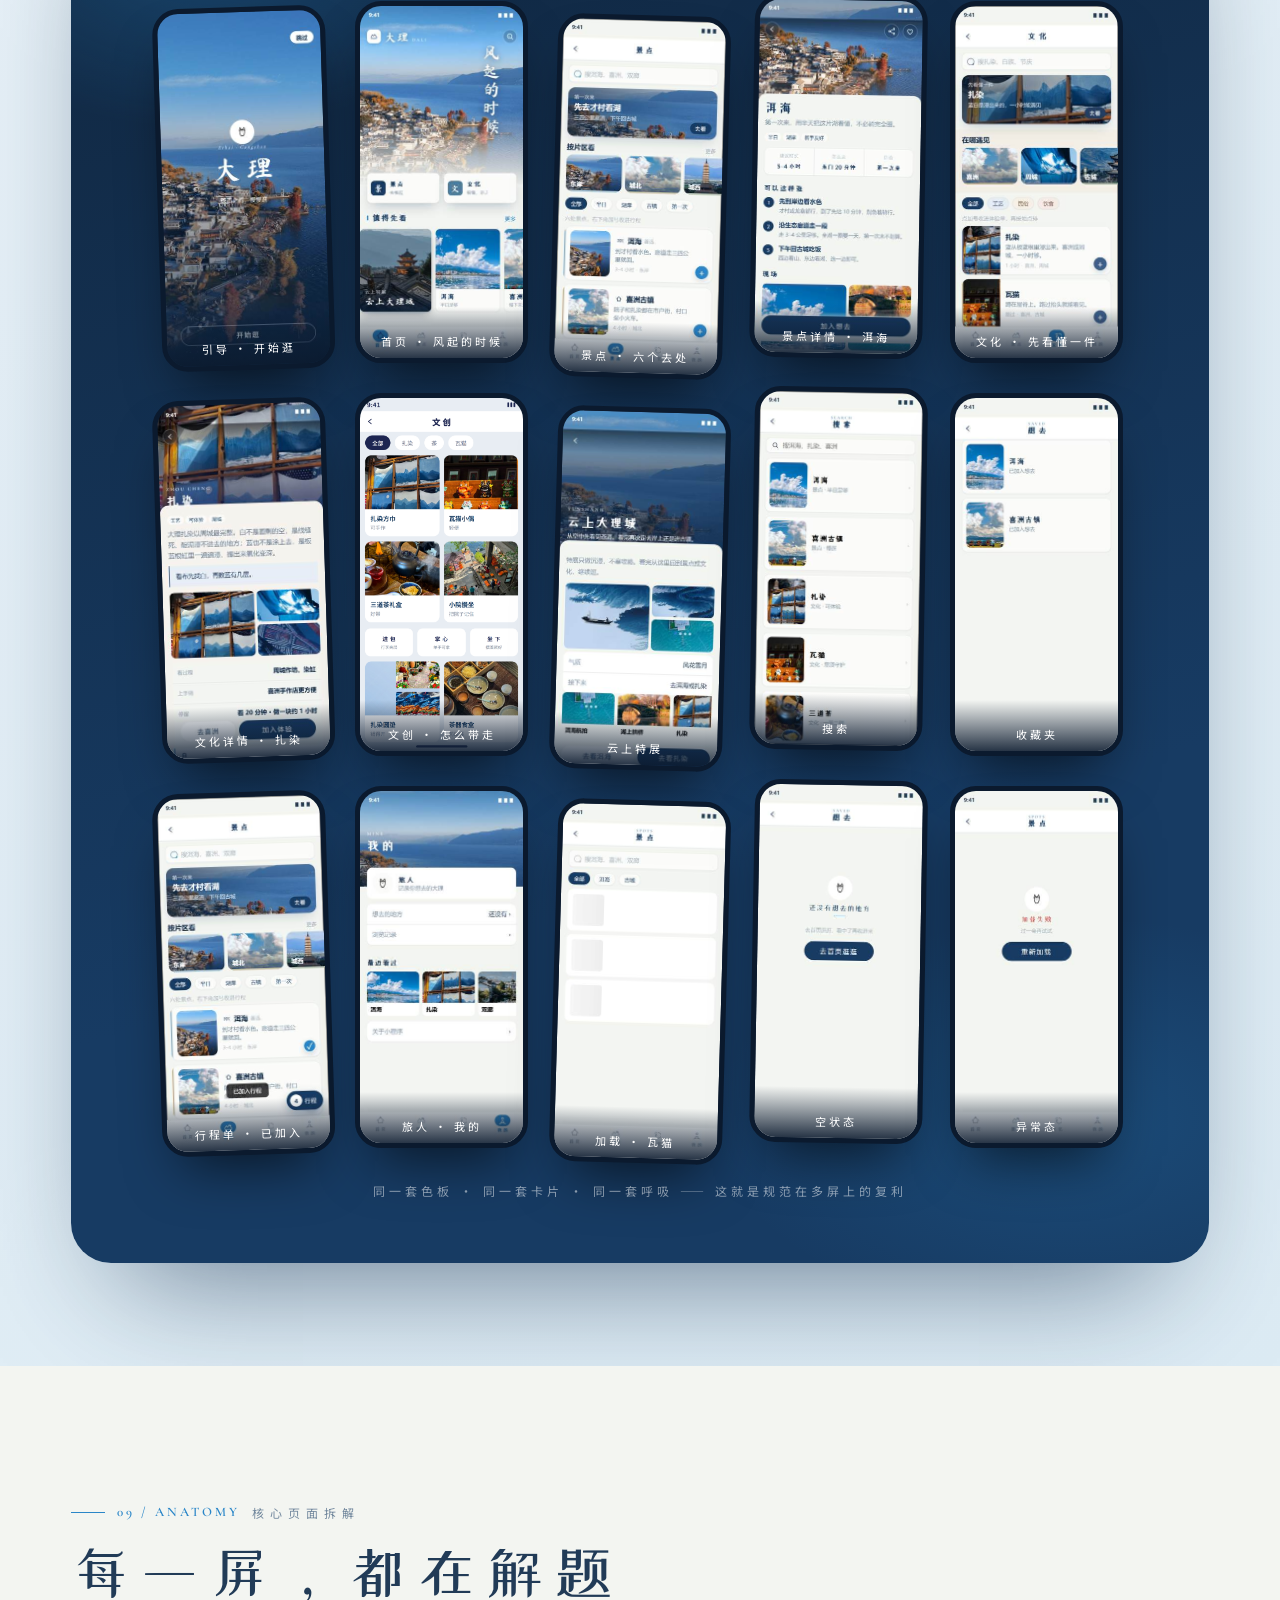
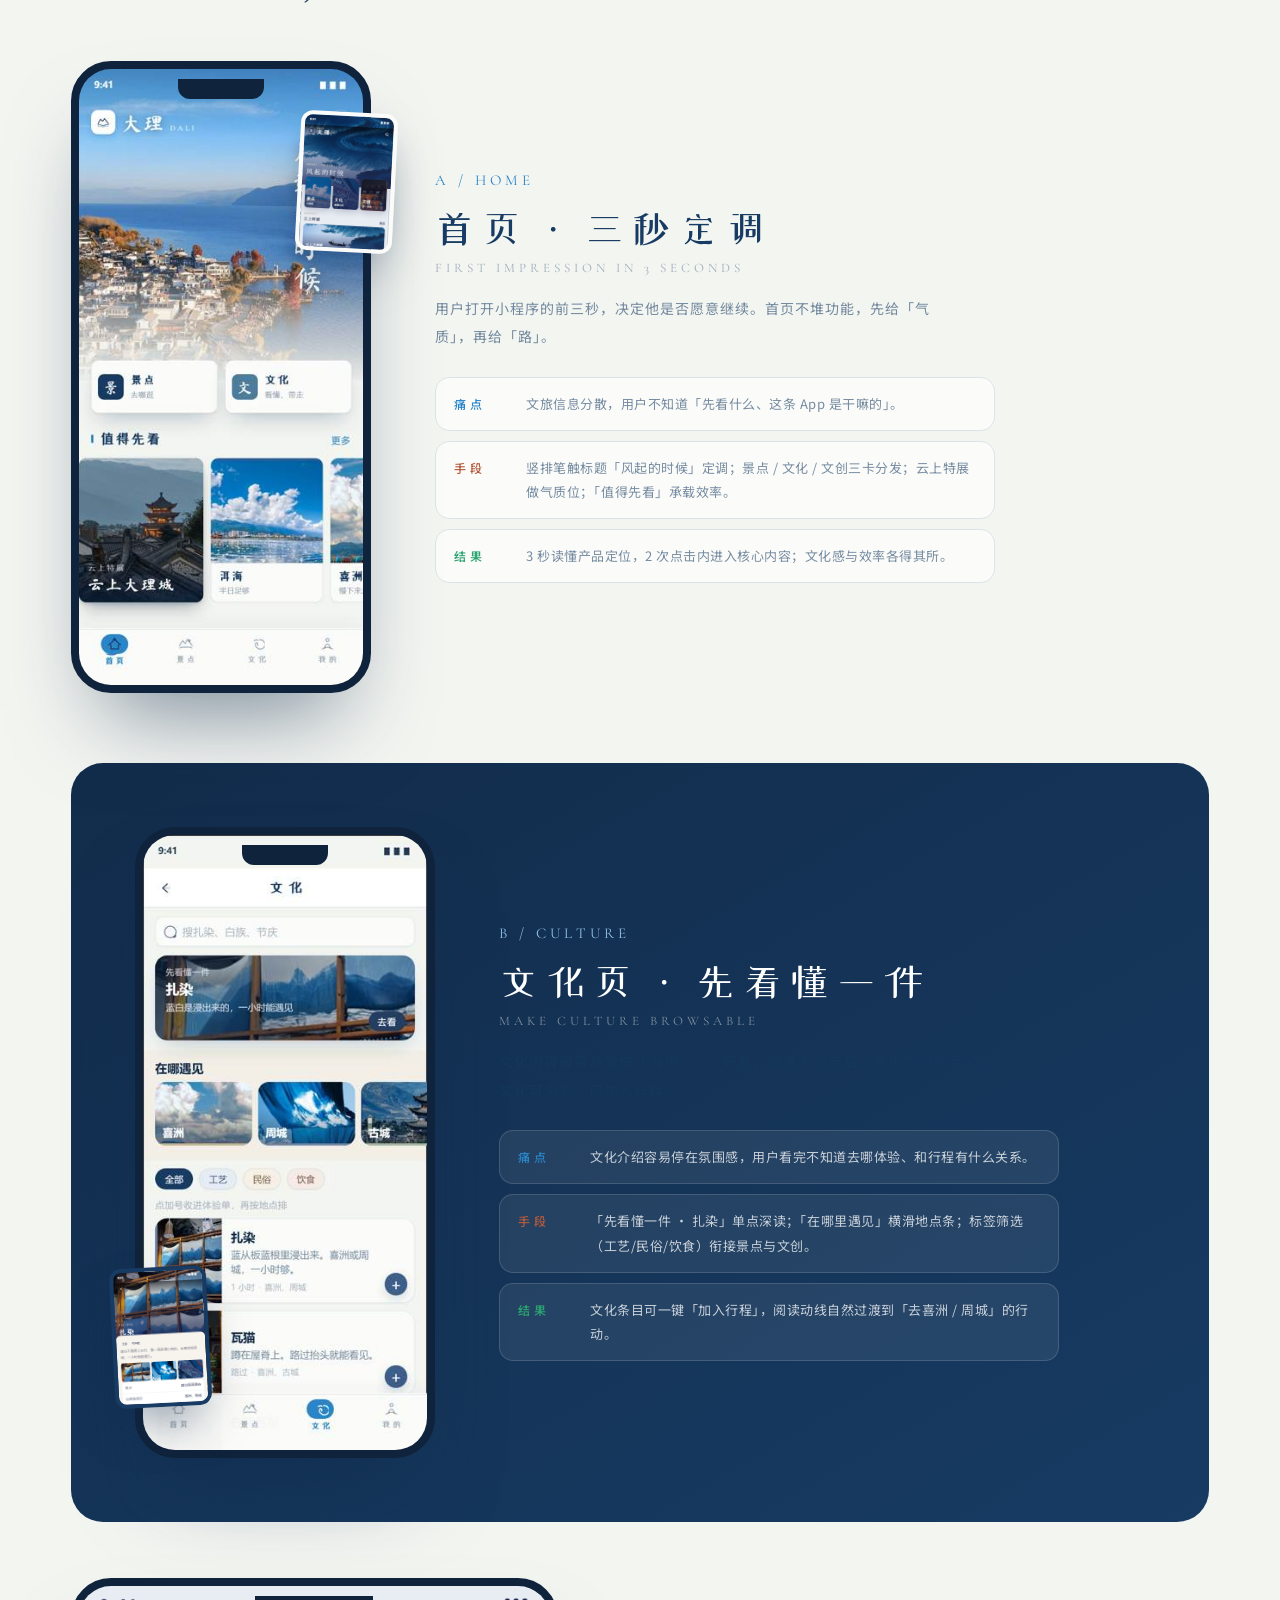
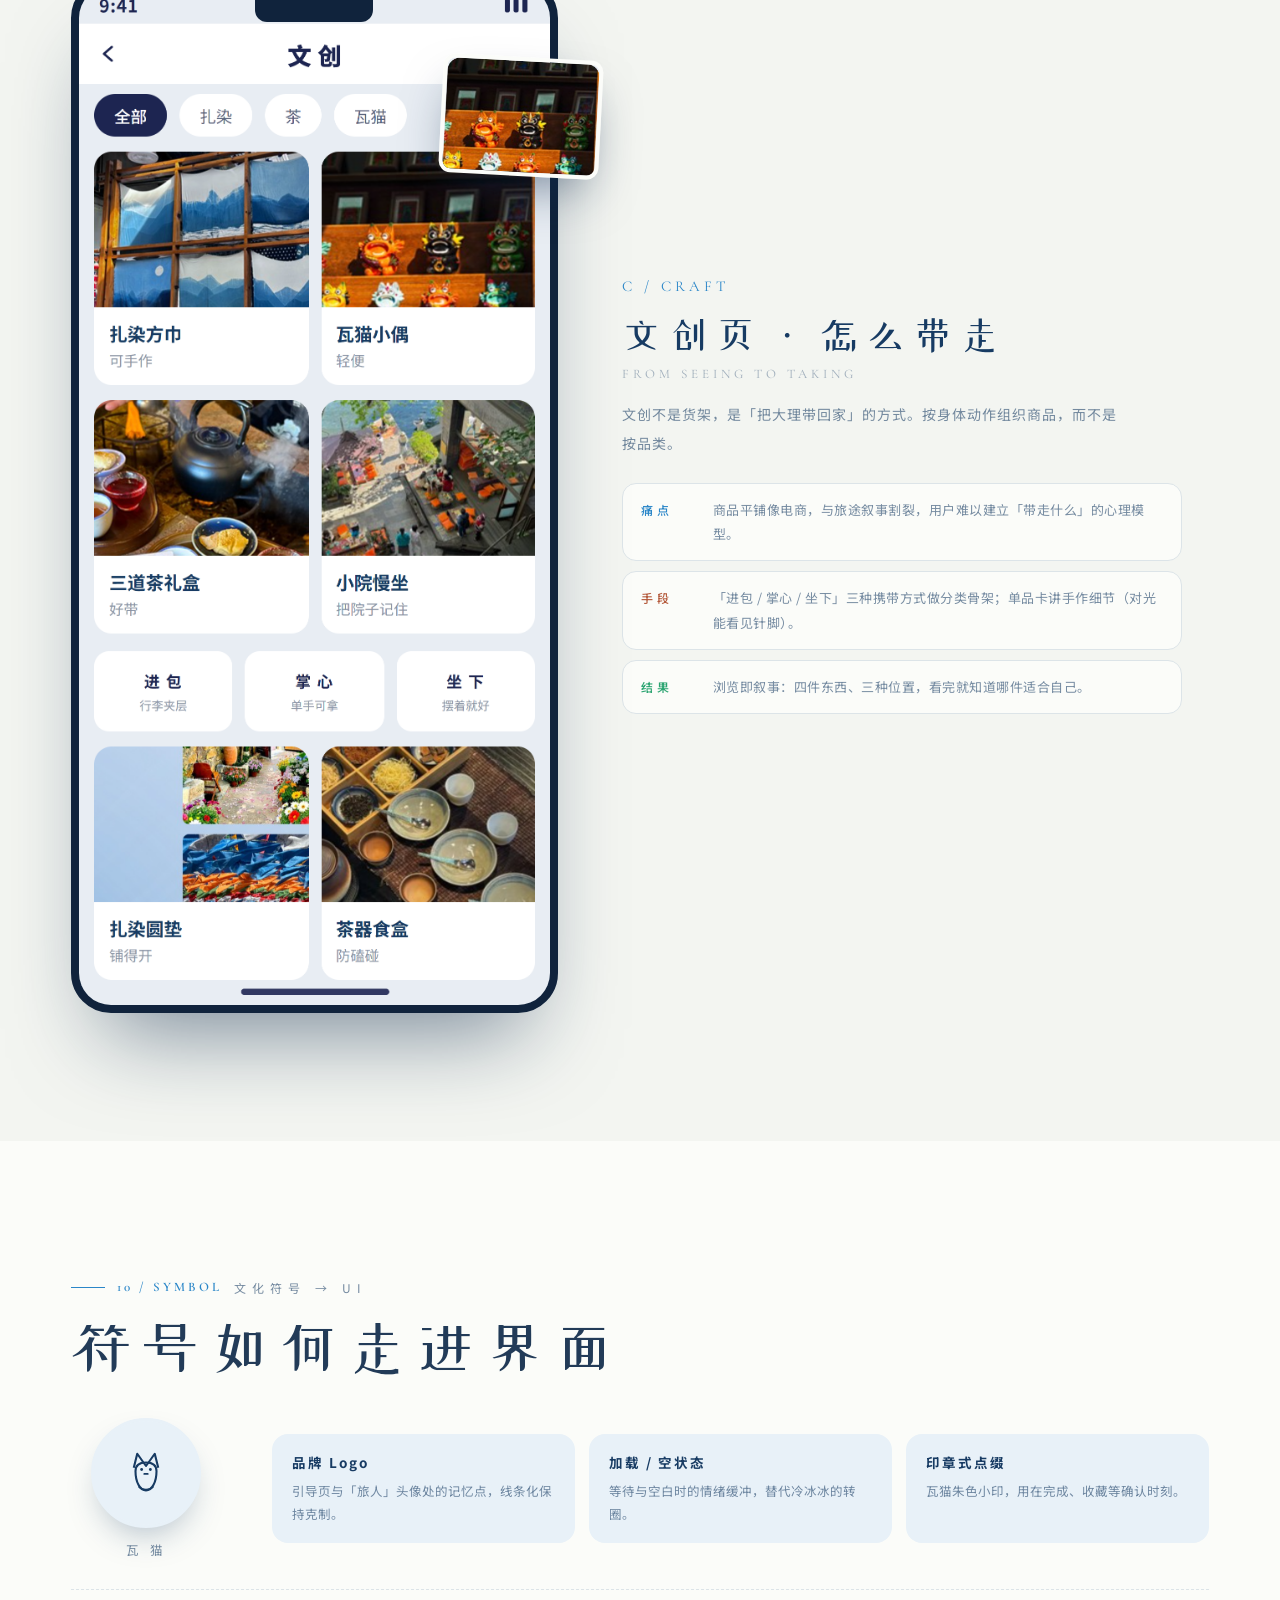
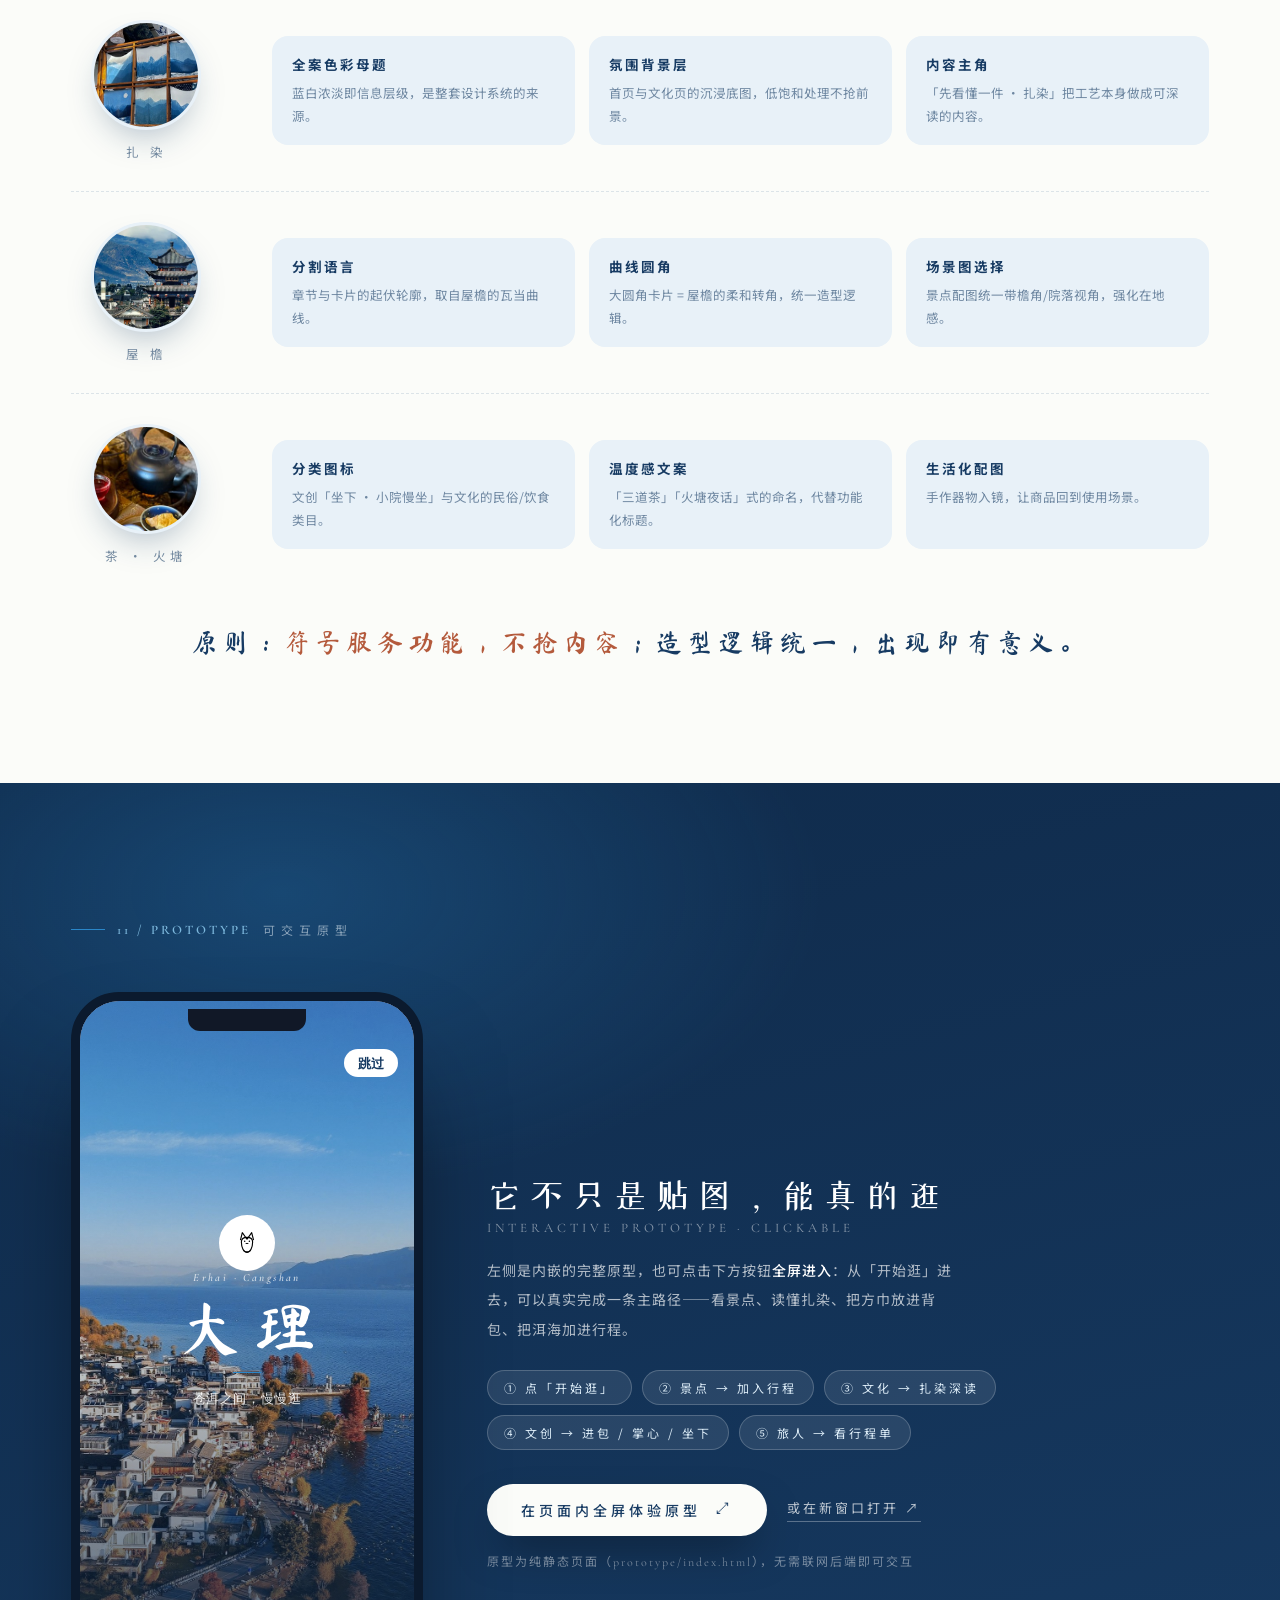
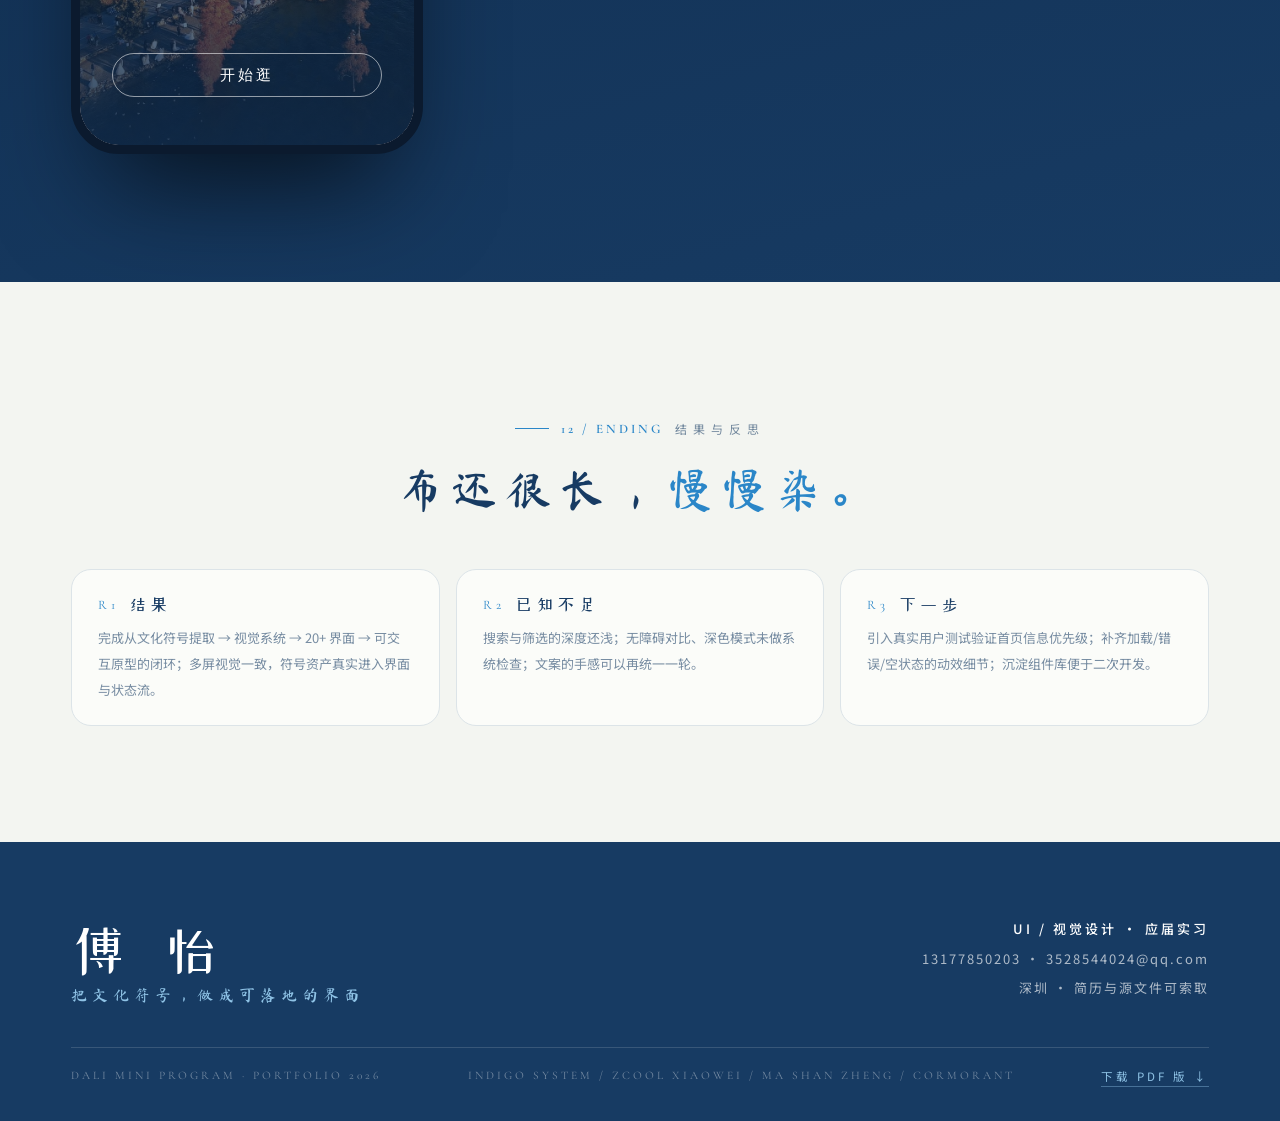
==== commit 8372956d: "拆解区文创手机换完整长屏，修复浮层宽度覆盖" ====
--- a/index.html
+++ b/index.html
@@ -285,7 +285,7 @@
 .device img{border-radius:32px;width:100%}
 .device-lg{width:clamp(340px,38vw,490px)}
 .device-lg::before{width:118px;height:26px}
-.float-crop{position:absolute;width:34%;border-radius:12px;overflow:hidden;box-shadow:0 24px 48px -14px rgba(15,42,74,.5);border:4px solid var(--card);z-index:3}
+.device img.float-crop{position:absolute;width:34%;border-radius:12px;overflow:hidden;box-shadow:0 24px 48px -14px rgba(15,42,74,.5);border:4px solid var(--card);z-index:3}
 .fc-tr{right:-11%;top:7%;transform:rotate(3deg)}
 .fc-bl{left:-11%;bottom:7%;transform:rotate(-3deg)}
 .ana-body .no{font-family:var(--latin);font-size:15px;letter-spacing:4px;color:var(--sea)}
@@ -864,8 +864,8 @@
     <div class="ana" data-page-node-id="rP0yjSkPeSEcUp8UfVyEwX">
       <div class="rev" data-page-node-id="Zo45Y9uSGC7xNsn08OAygJ">
         <div class="device device-lg" data-page-node-id="MXD03th2afbyRMatUMFIkl">
-          <img src="assets/ui/craft-v6.png" alt="文创页" data-page-node-id="D2VWjnoApgxih5YQOMSZlq"/>
-          <img class="float-crop fc-tr" src="assets/ui/craft-art.png" alt="扎染方巾细节" data-page-node-id="9lPRzfzeyR5AN3z95JoI5o"/>
+          <img src="assets/ui/craft-full.png" alt="文创页" data-page-node-id="D2VWjnoApgxih5YQOMSZlq"/>
+          <img class="float-crop fc-tr" src="assets/ui/craft-detail.png" alt="文创细节" data-page-node-id="9lPRzfzeyR5AN3z95JoI5o"/>
         </div>
       </div>
       <div class="ana-body rev d1" data-page-node-id="beklwBcYv10mctTbbZ2xua">
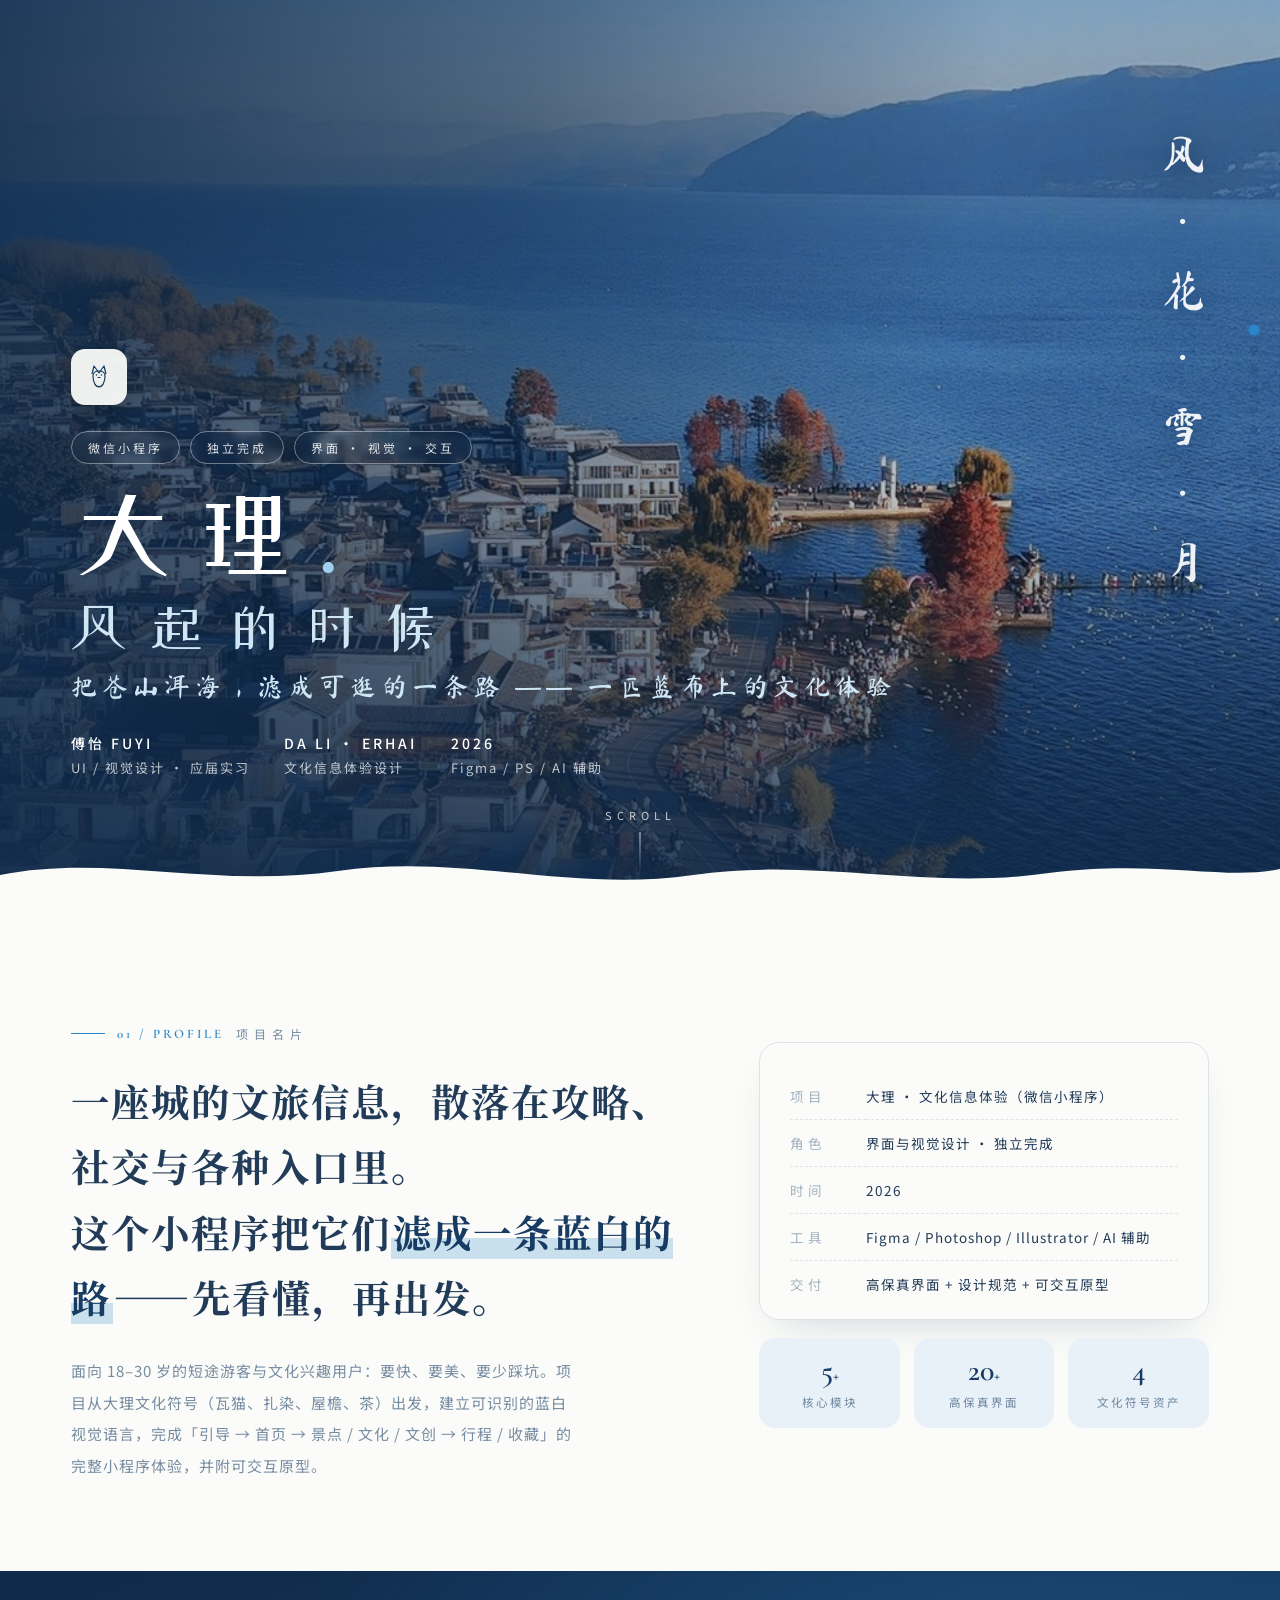
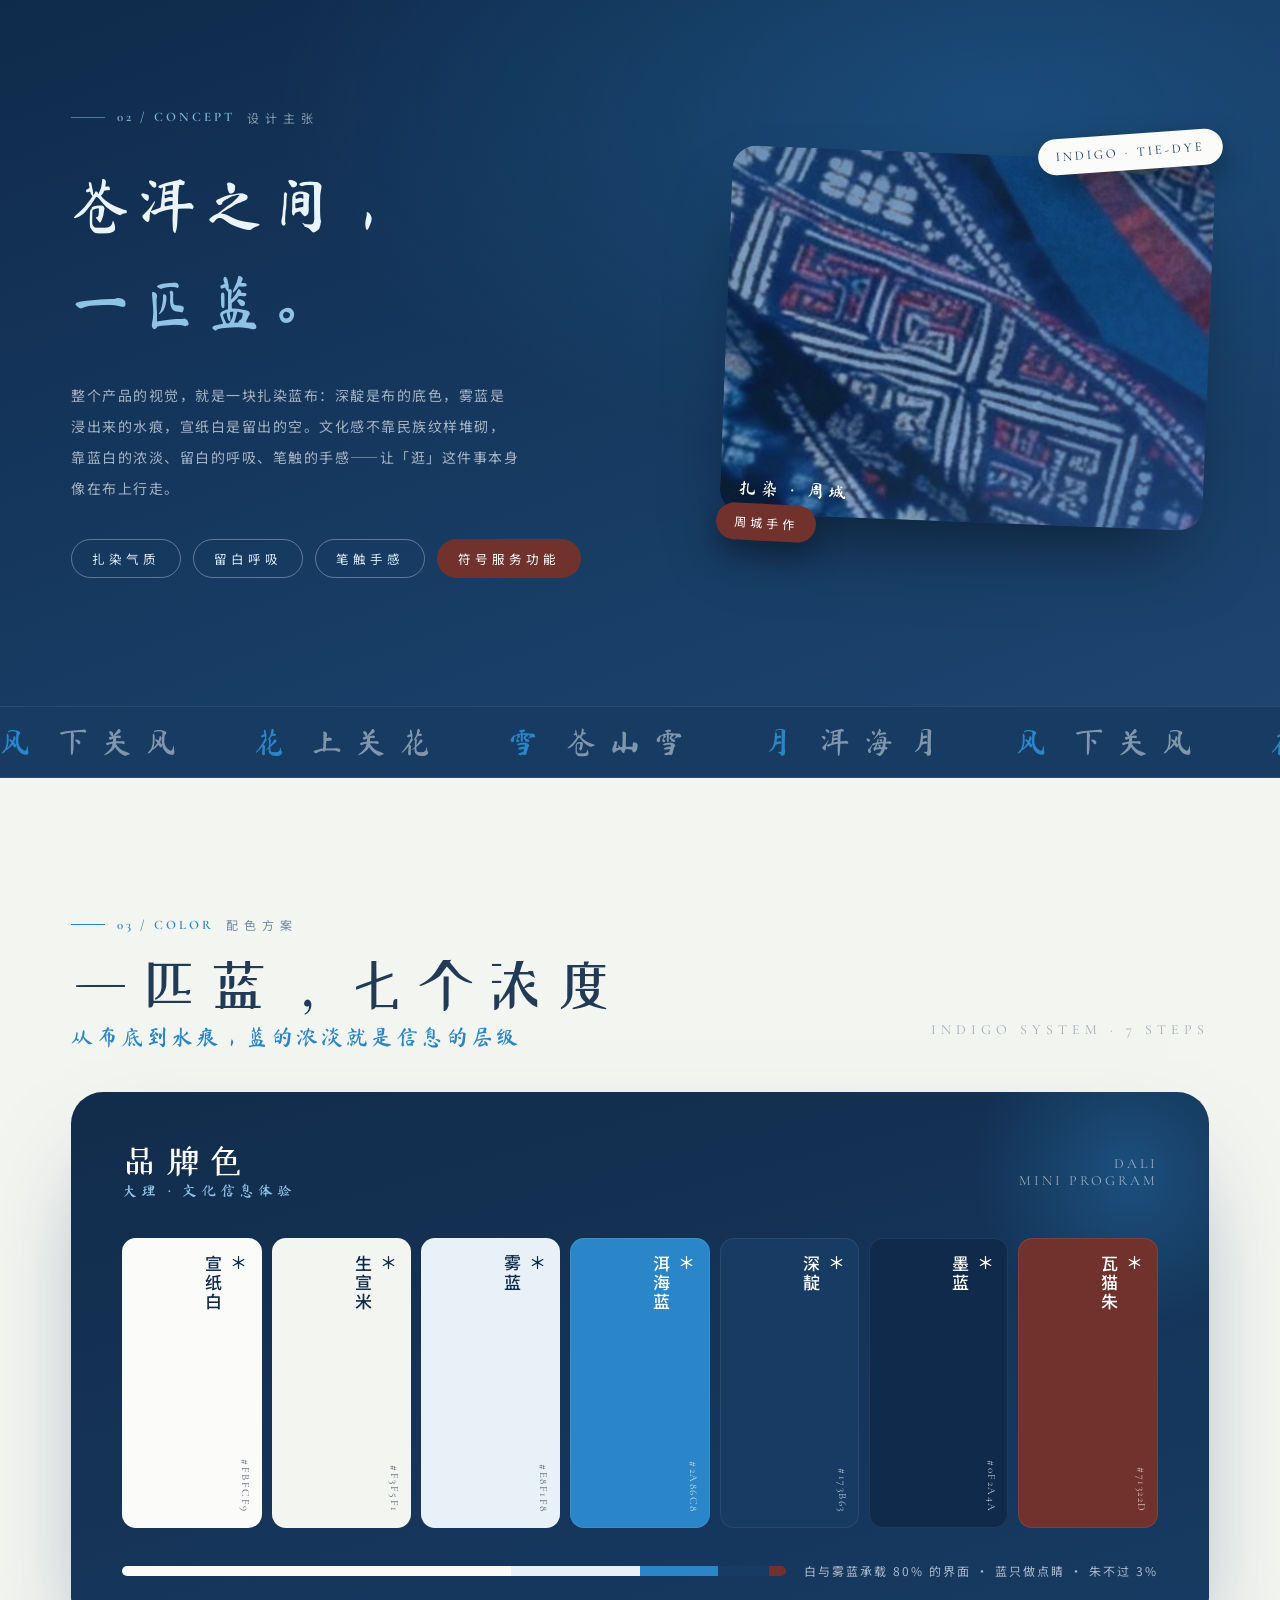
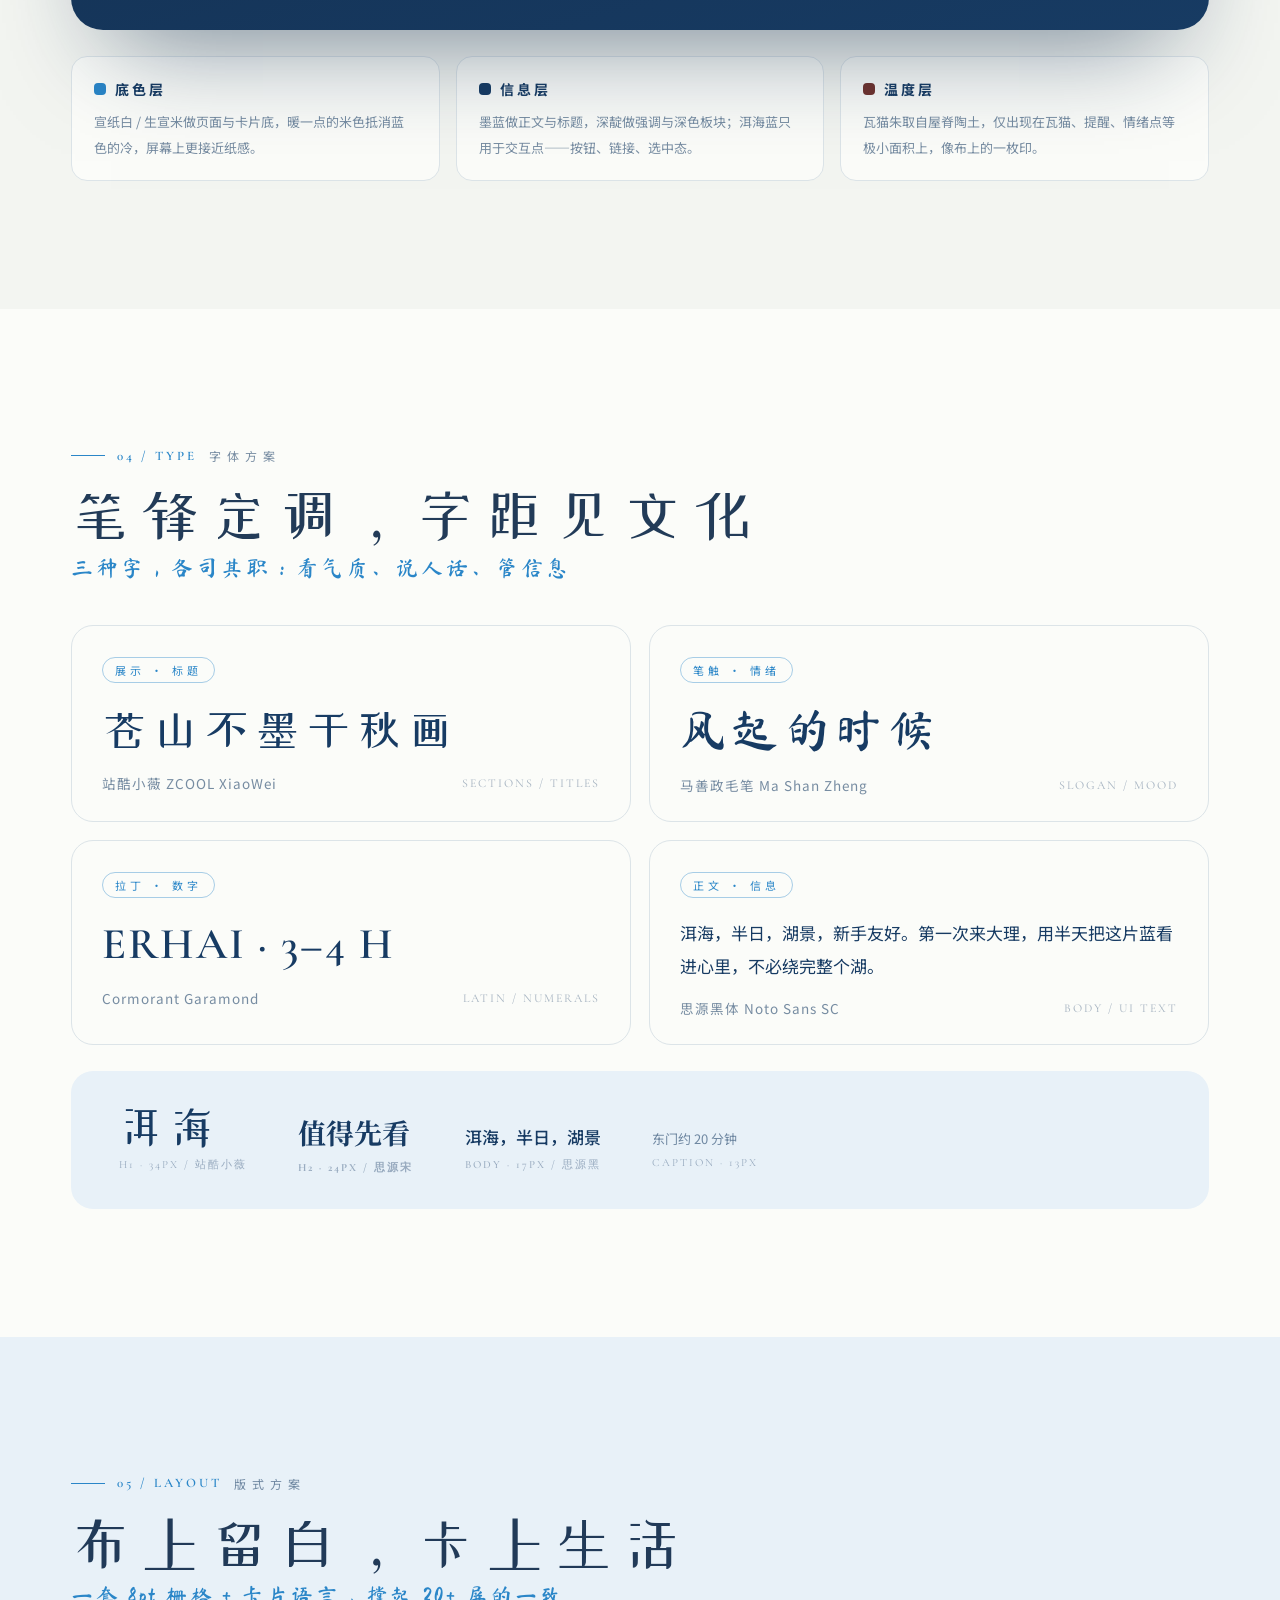
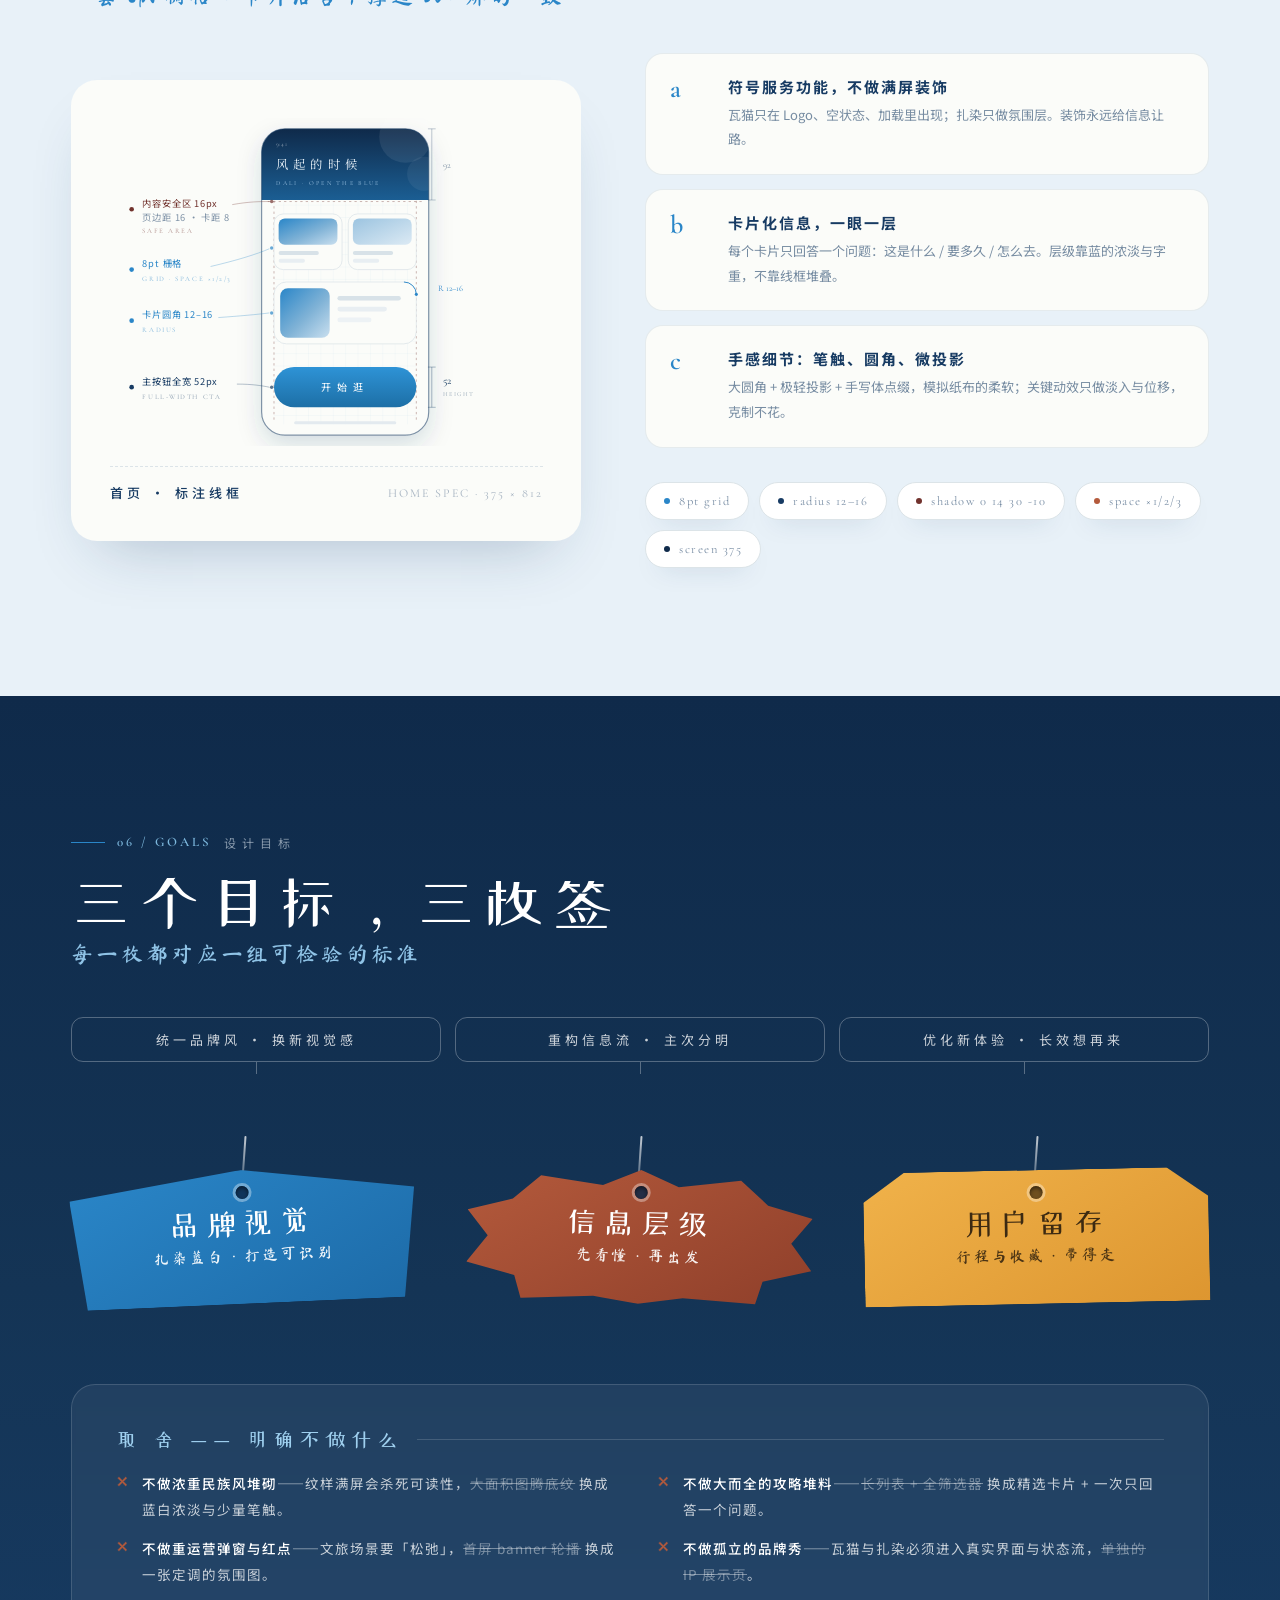
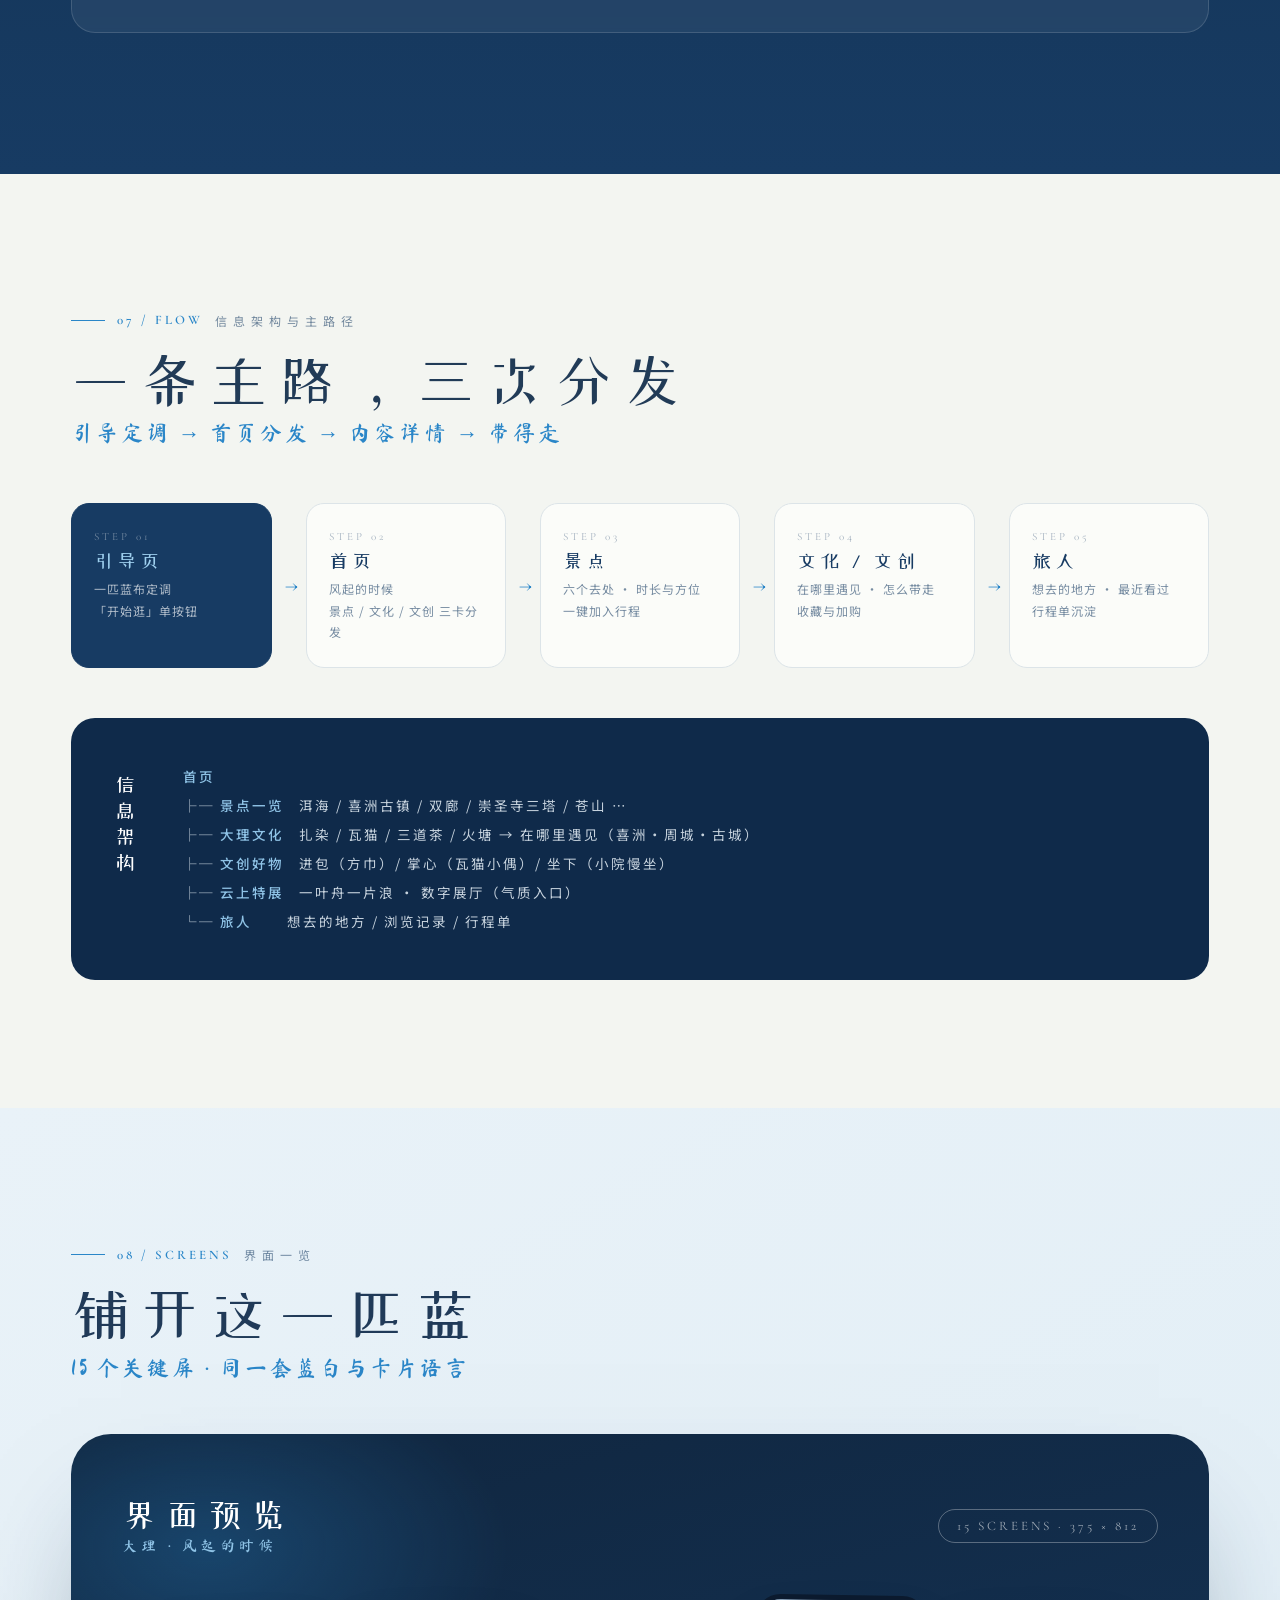
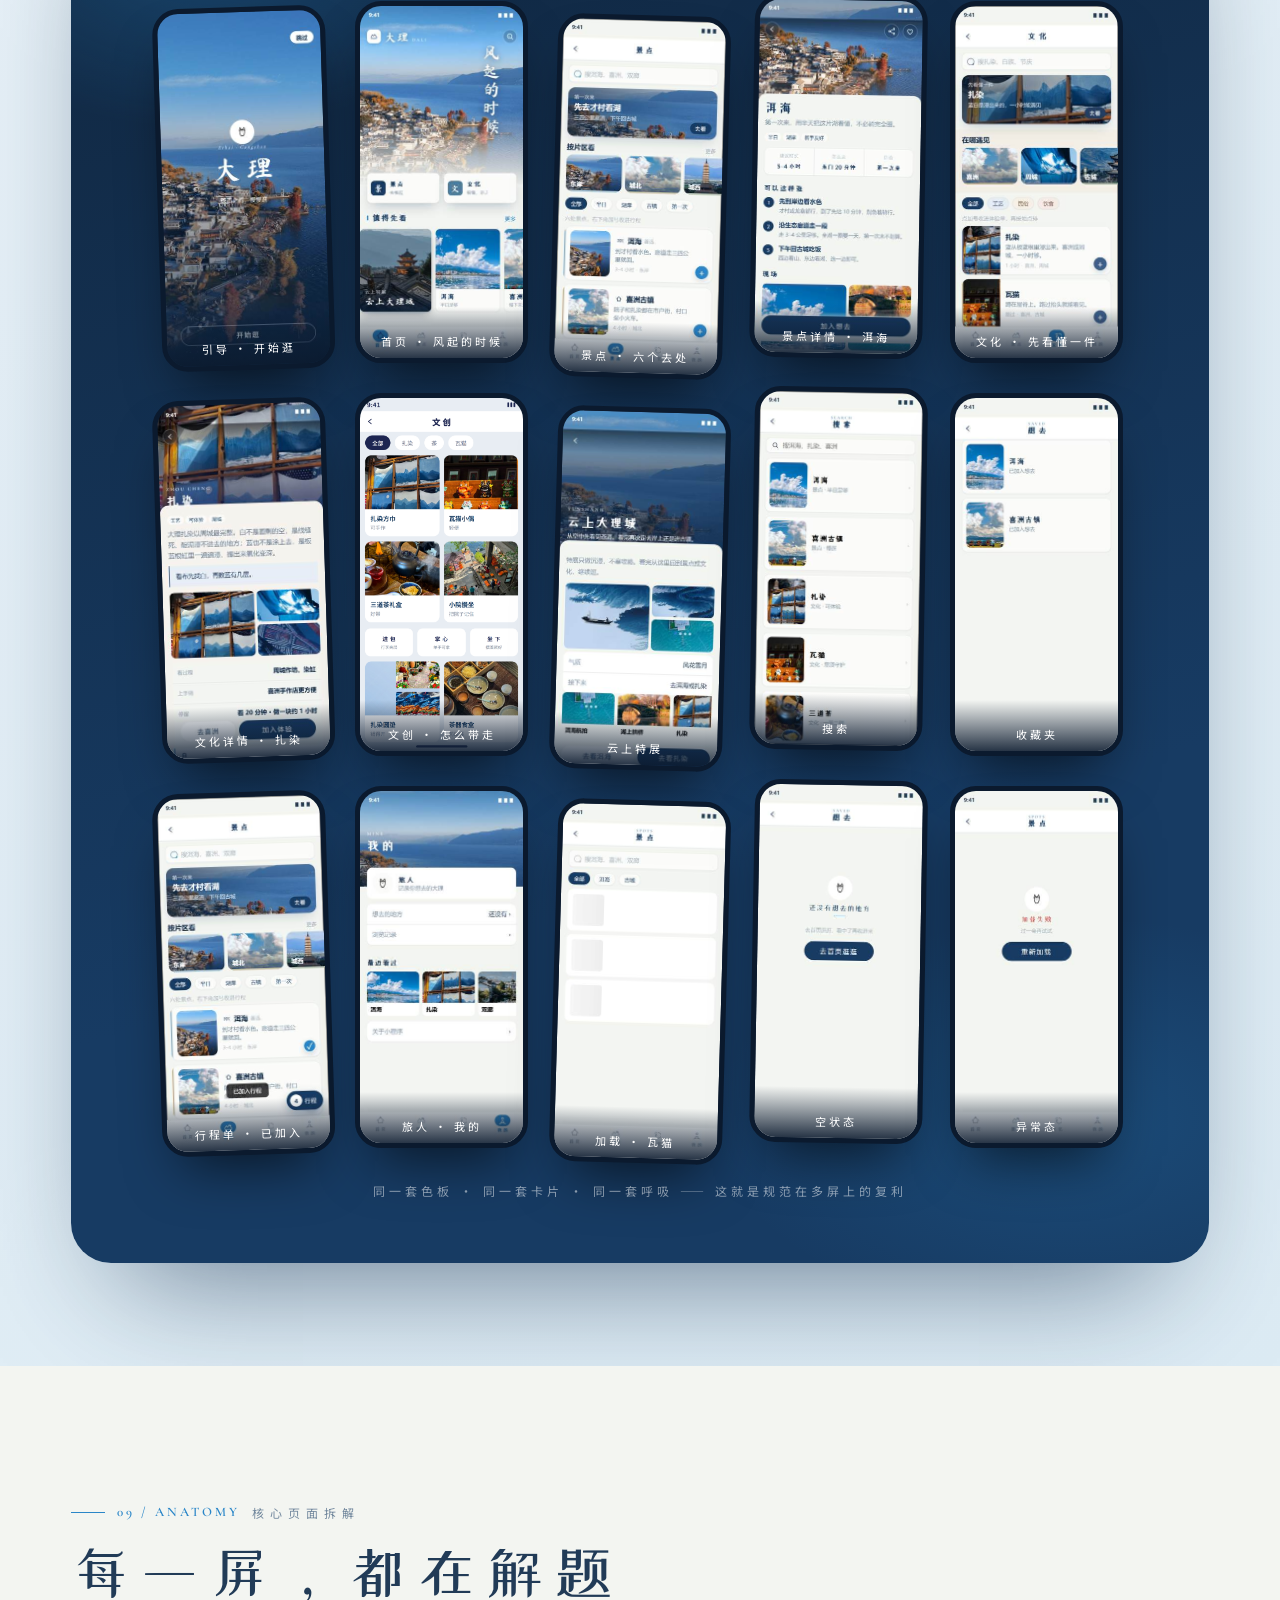
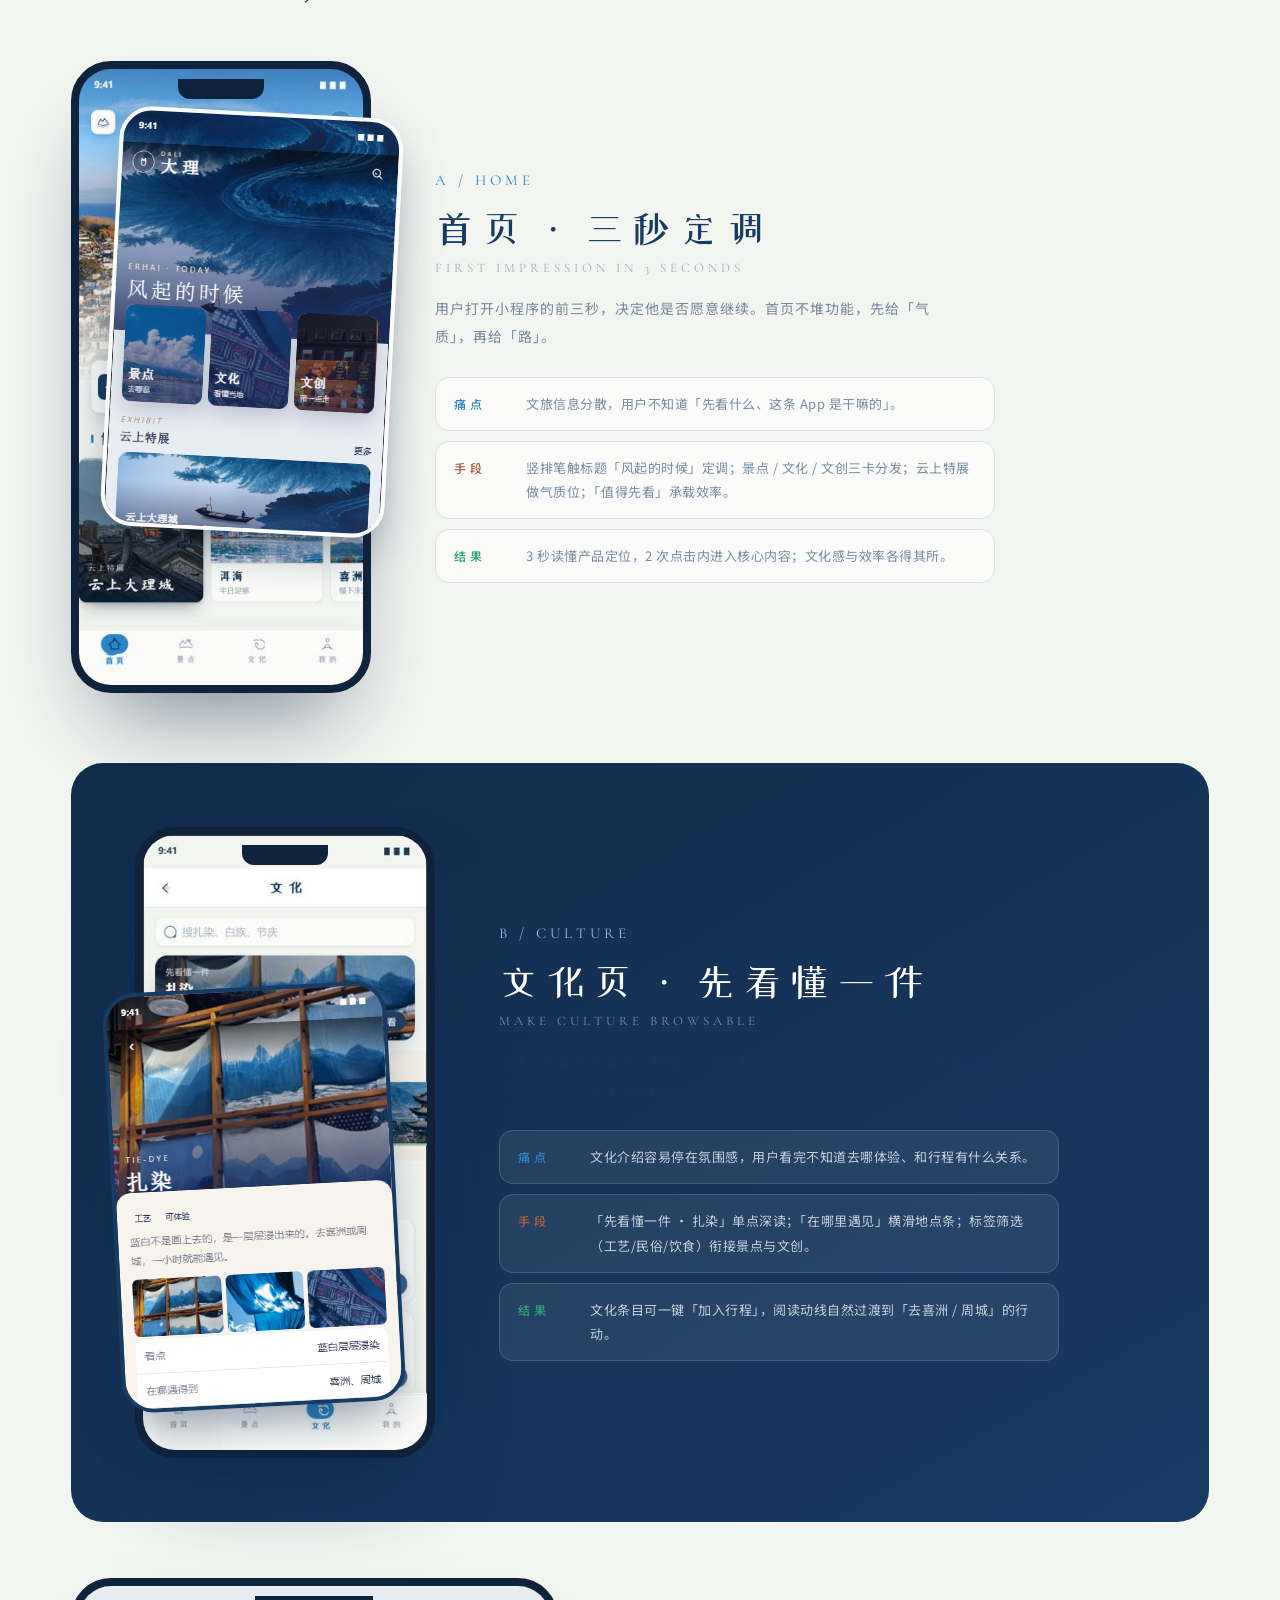
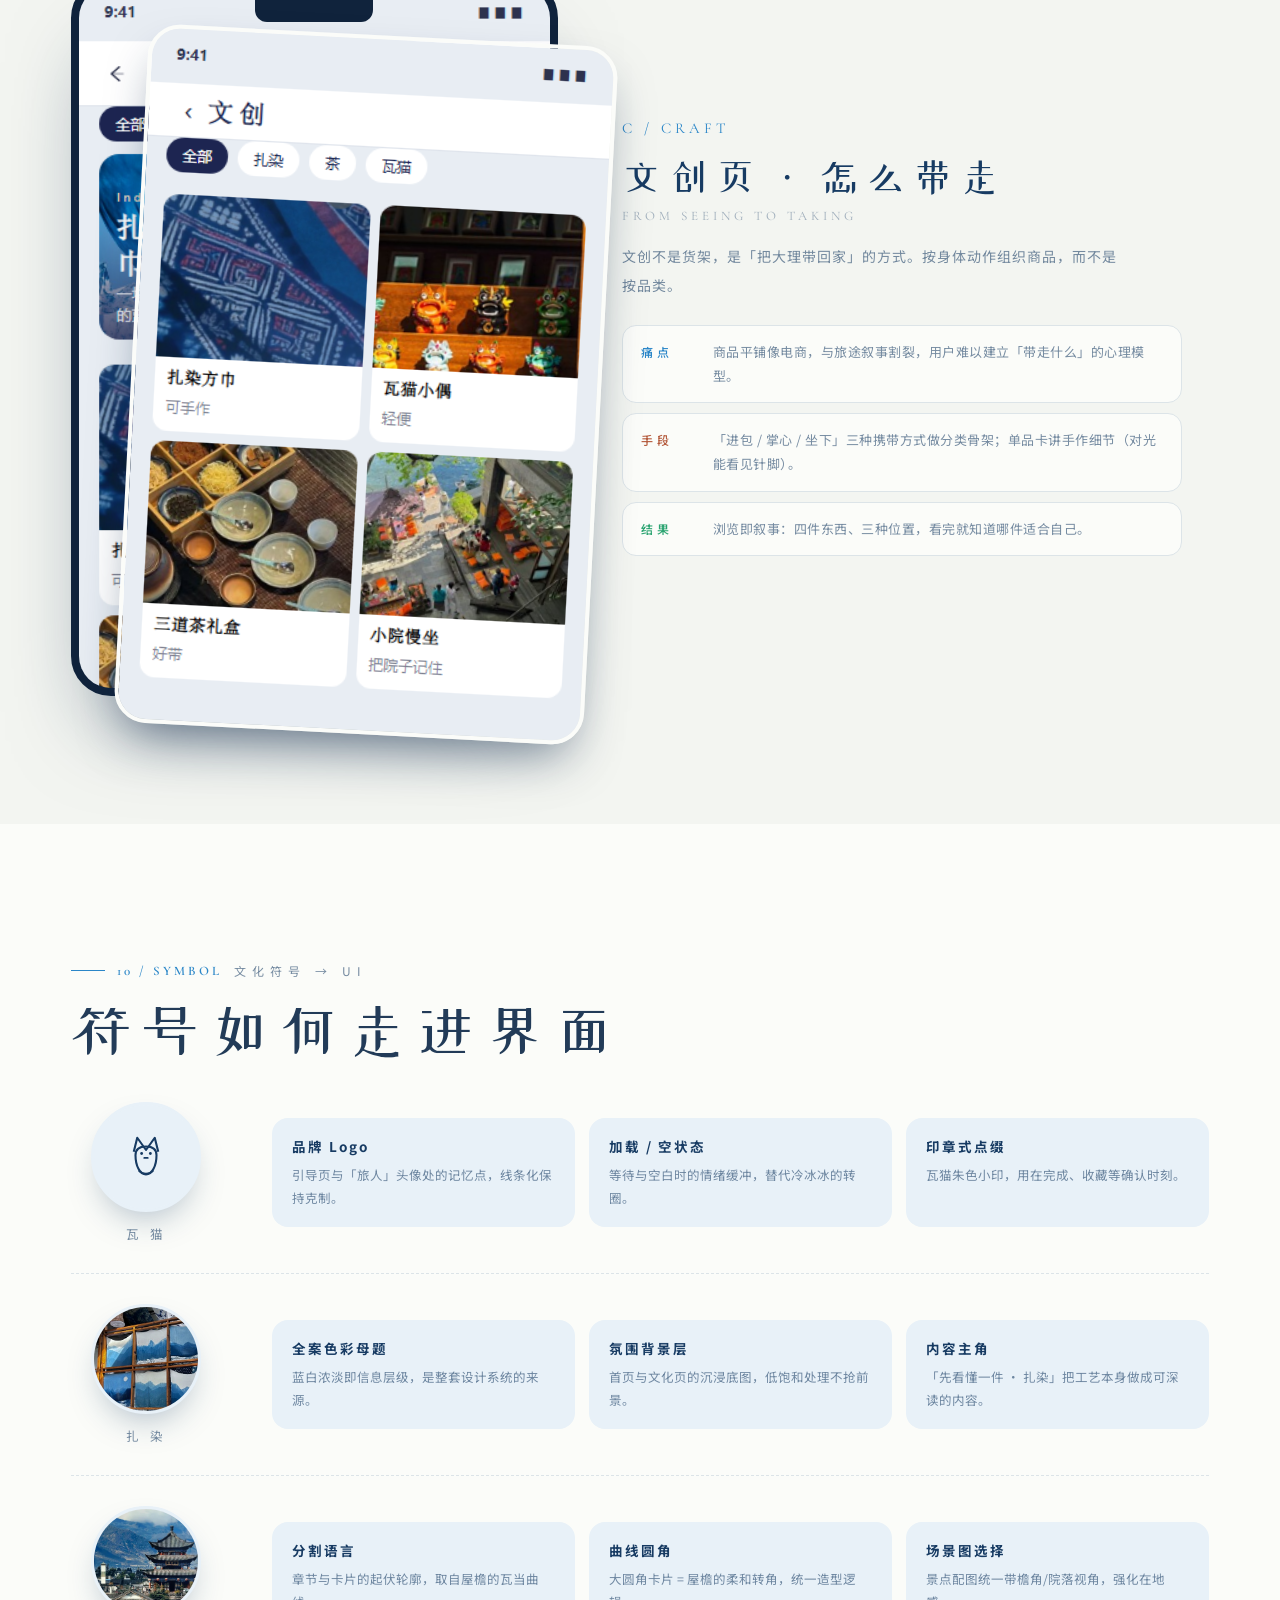
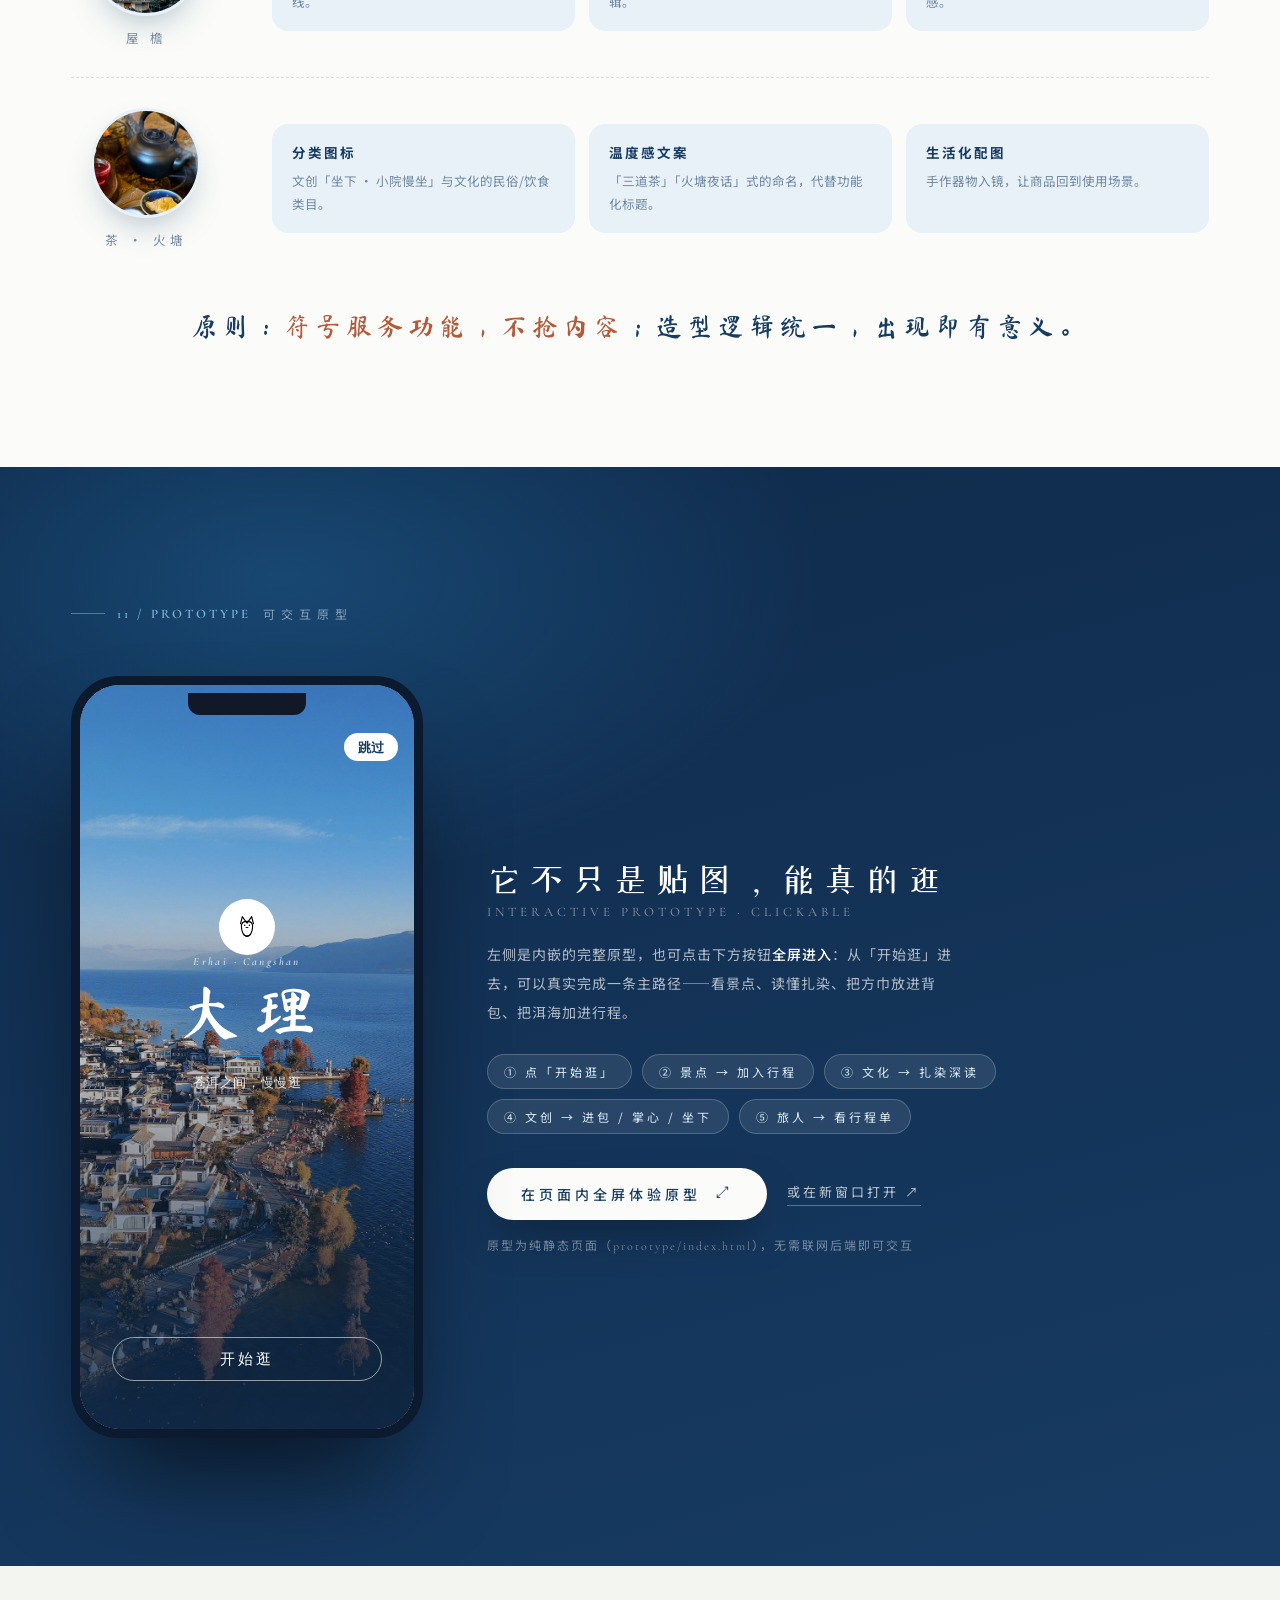
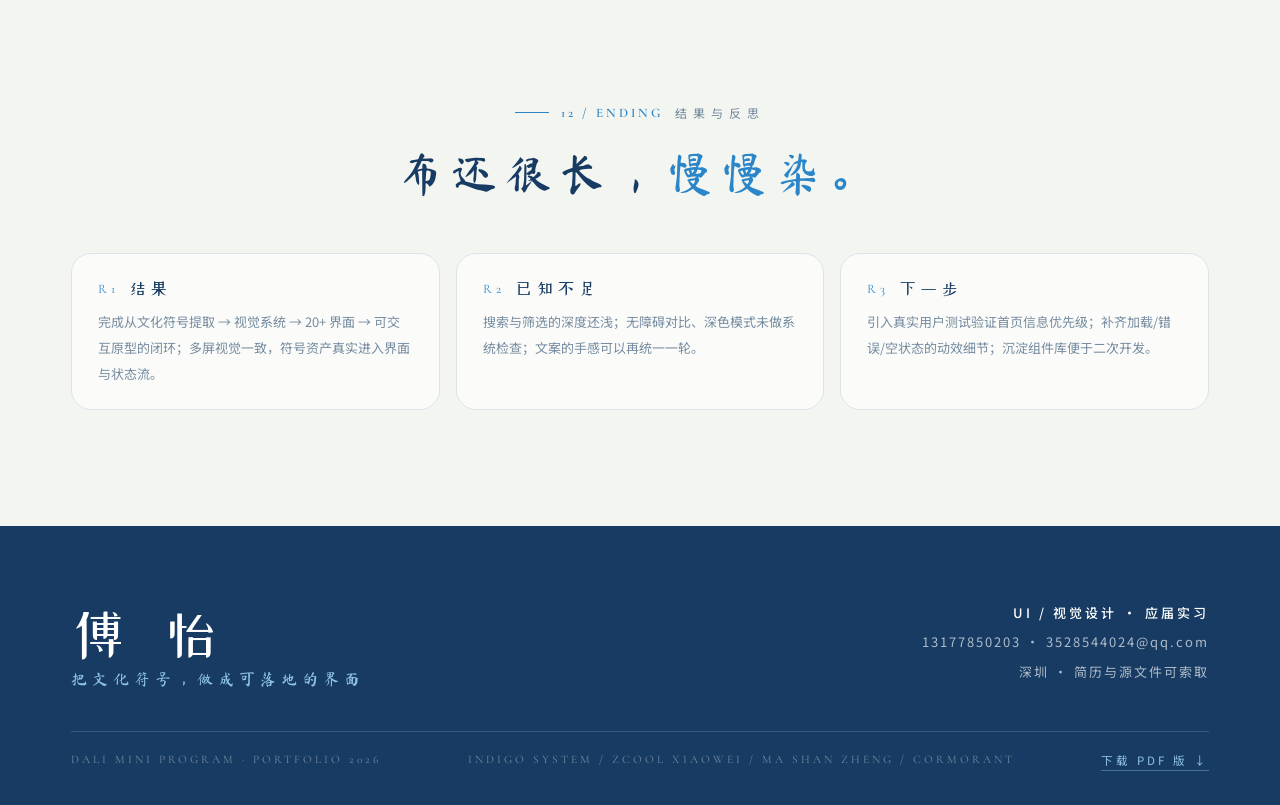
==== commit a0ca36d0: "回退拆解区文创完整长屏改动" ====
--- a/index.html
+++ b/index.html
@@ -285,7 +285,7 @@
 .device img{border-radius:32px;width:100%}
 .device-lg{width:clamp(340px,38vw,490px)}
 .device-lg::before{width:118px;height:26px}
-.device img.float-crop{position:absolute;width:34%;border-radius:12px;overflow:hidden;box-shadow:0 24px 48px -14px rgba(15,42,74,.5);border:4px solid var(--card);z-index:3}
+.float-crop{position:absolute;width:34%;border-radius:12px;overflow:hidden;box-shadow:0 24px 48px -14px rgba(15,42,74,.5);border:4px solid var(--card);z-index:3}
 .fc-tr{right:-11%;top:7%;transform:rotate(3deg)}
 .fc-bl{left:-11%;bottom:7%;transform:rotate(-3deg)}
 .ana-body .no{font-family:var(--latin);font-size:15px;letter-spacing:4px;color:var(--sea)}
@@ -864,8 +864,8 @@
     <div class="ana" data-page-node-id="rP0yjSkPeSEcUp8UfVyEwX">
       <div class="rev" data-page-node-id="Zo45Y9uSGC7xNsn08OAygJ">
         <div class="device device-lg" data-page-node-id="MXD03th2afbyRMatUMFIkl">
-          <img src="assets/ui/craft-full.png" alt="文创页" data-page-node-id="D2VWjnoApgxih5YQOMSZlq"/>
-          <img class="float-crop fc-tr" src="assets/ui/craft-detail.png" alt="文创细节" data-page-node-id="9lPRzfzeyR5AN3z95JoI5o"/>
+          <img src="assets/ui/craft-v6.png" alt="文创页" data-page-node-id="D2VWjnoApgxih5YQOMSZlq"/>
+          <img class="float-crop fc-tr" src="assets/ui/craft-art.png" alt="扎染方巾细节" data-page-node-id="9lPRzfzeyR5AN3z95JoI5o"/>
         </div>
       </div>
       <div class="ana-body rev d1" data-page-node-id="beklwBcYv10mctTbbZ2xua">
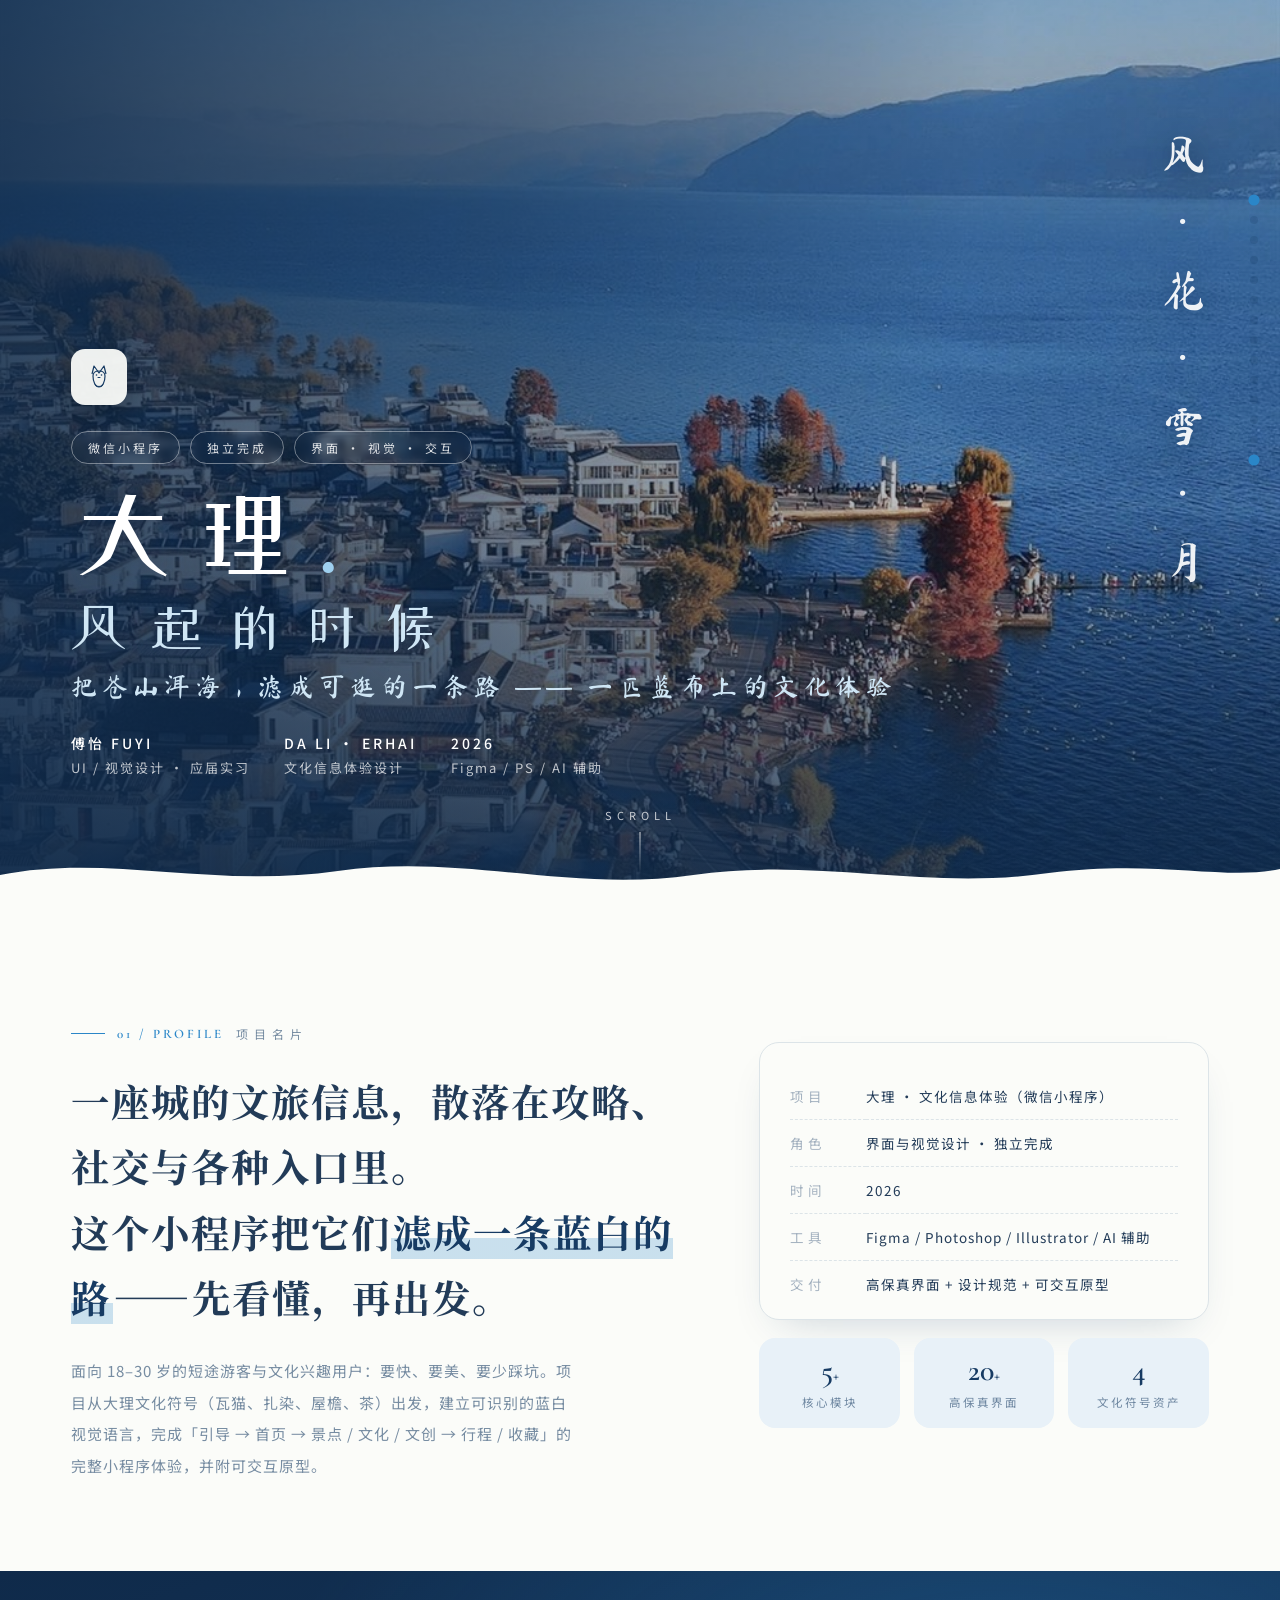
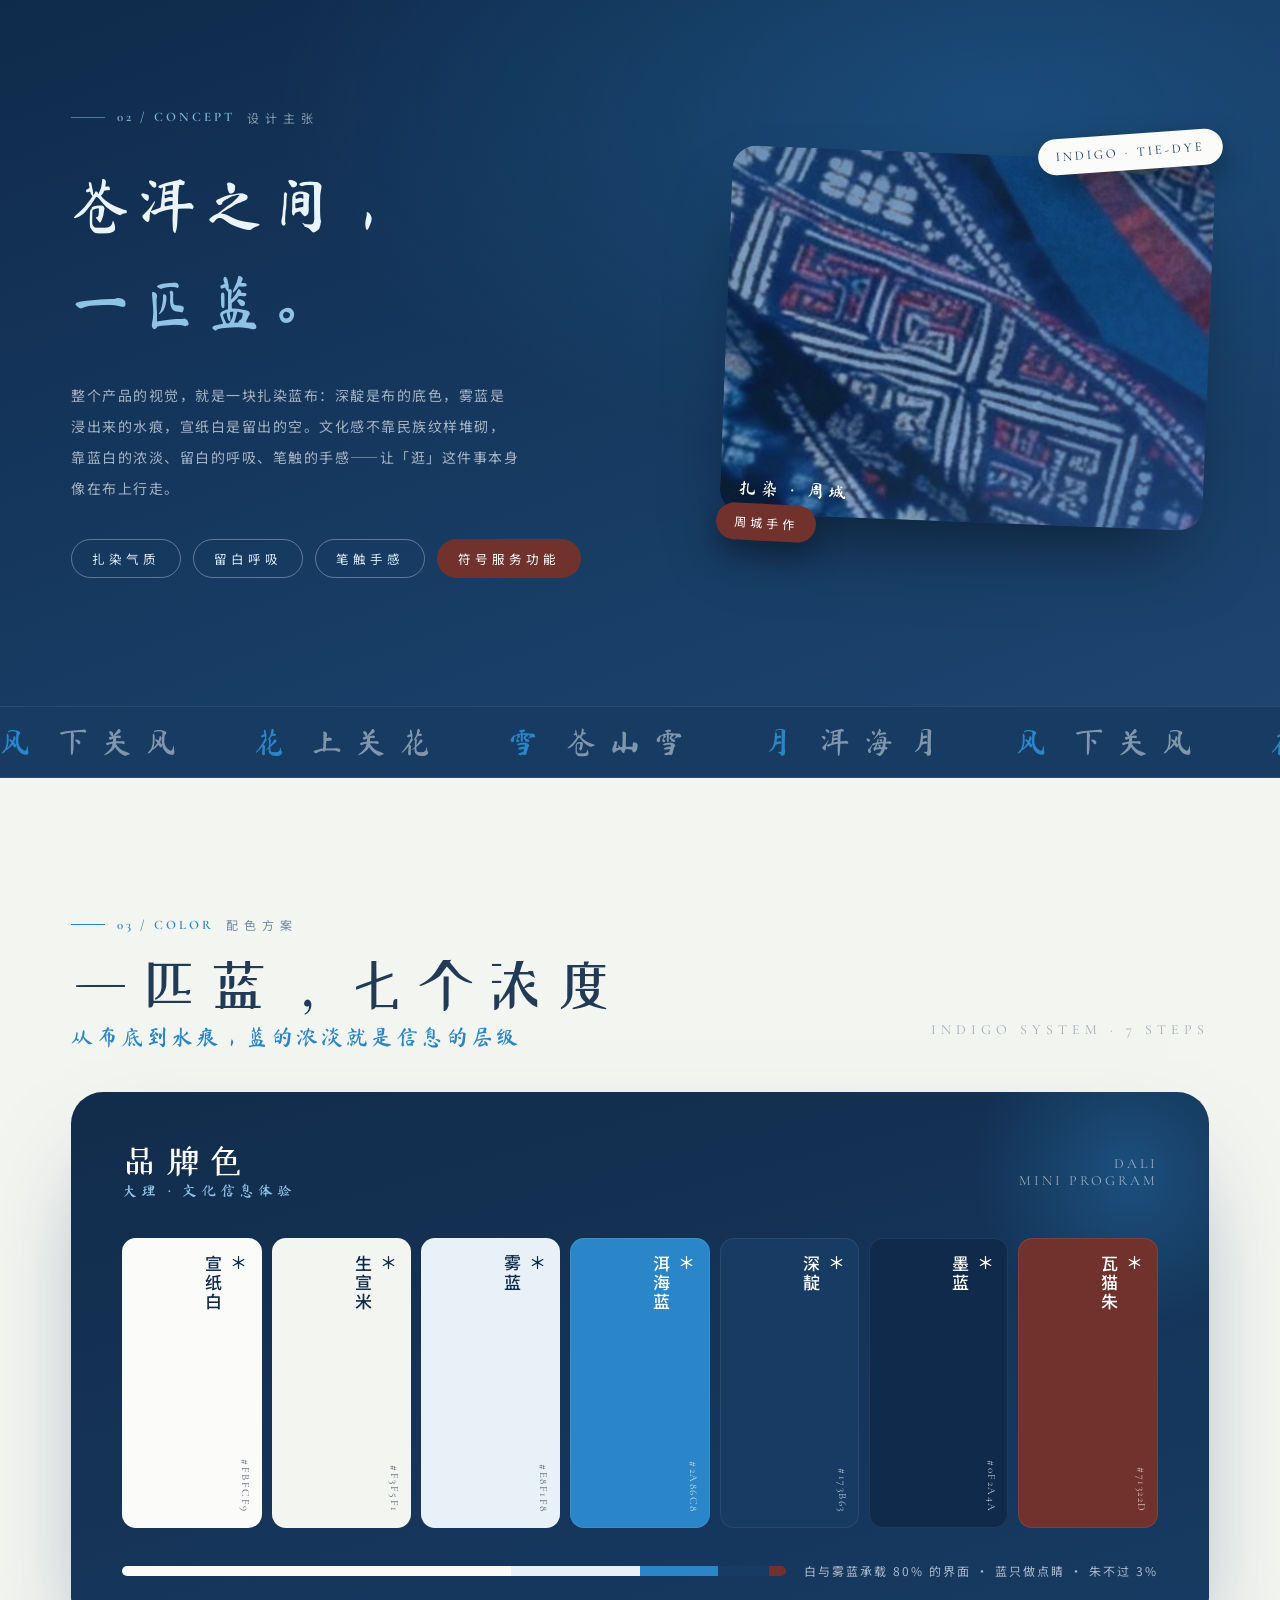
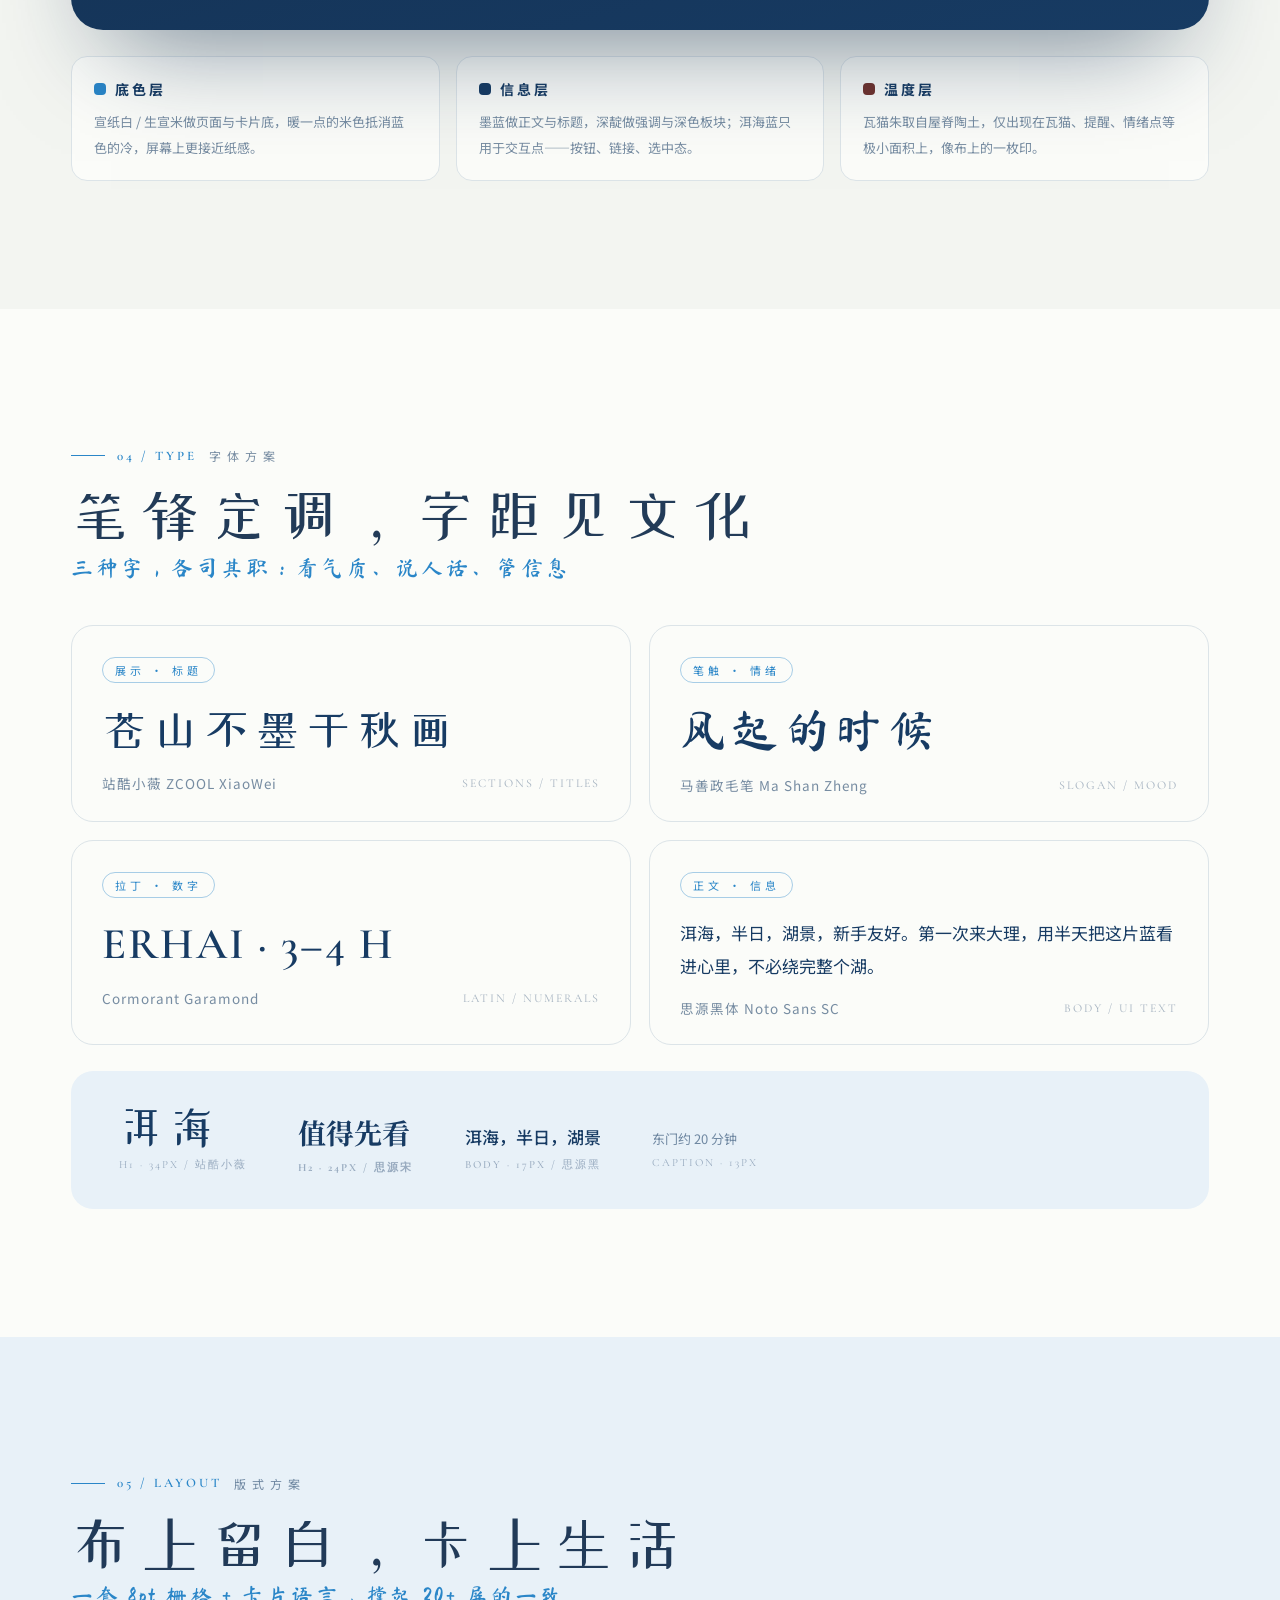
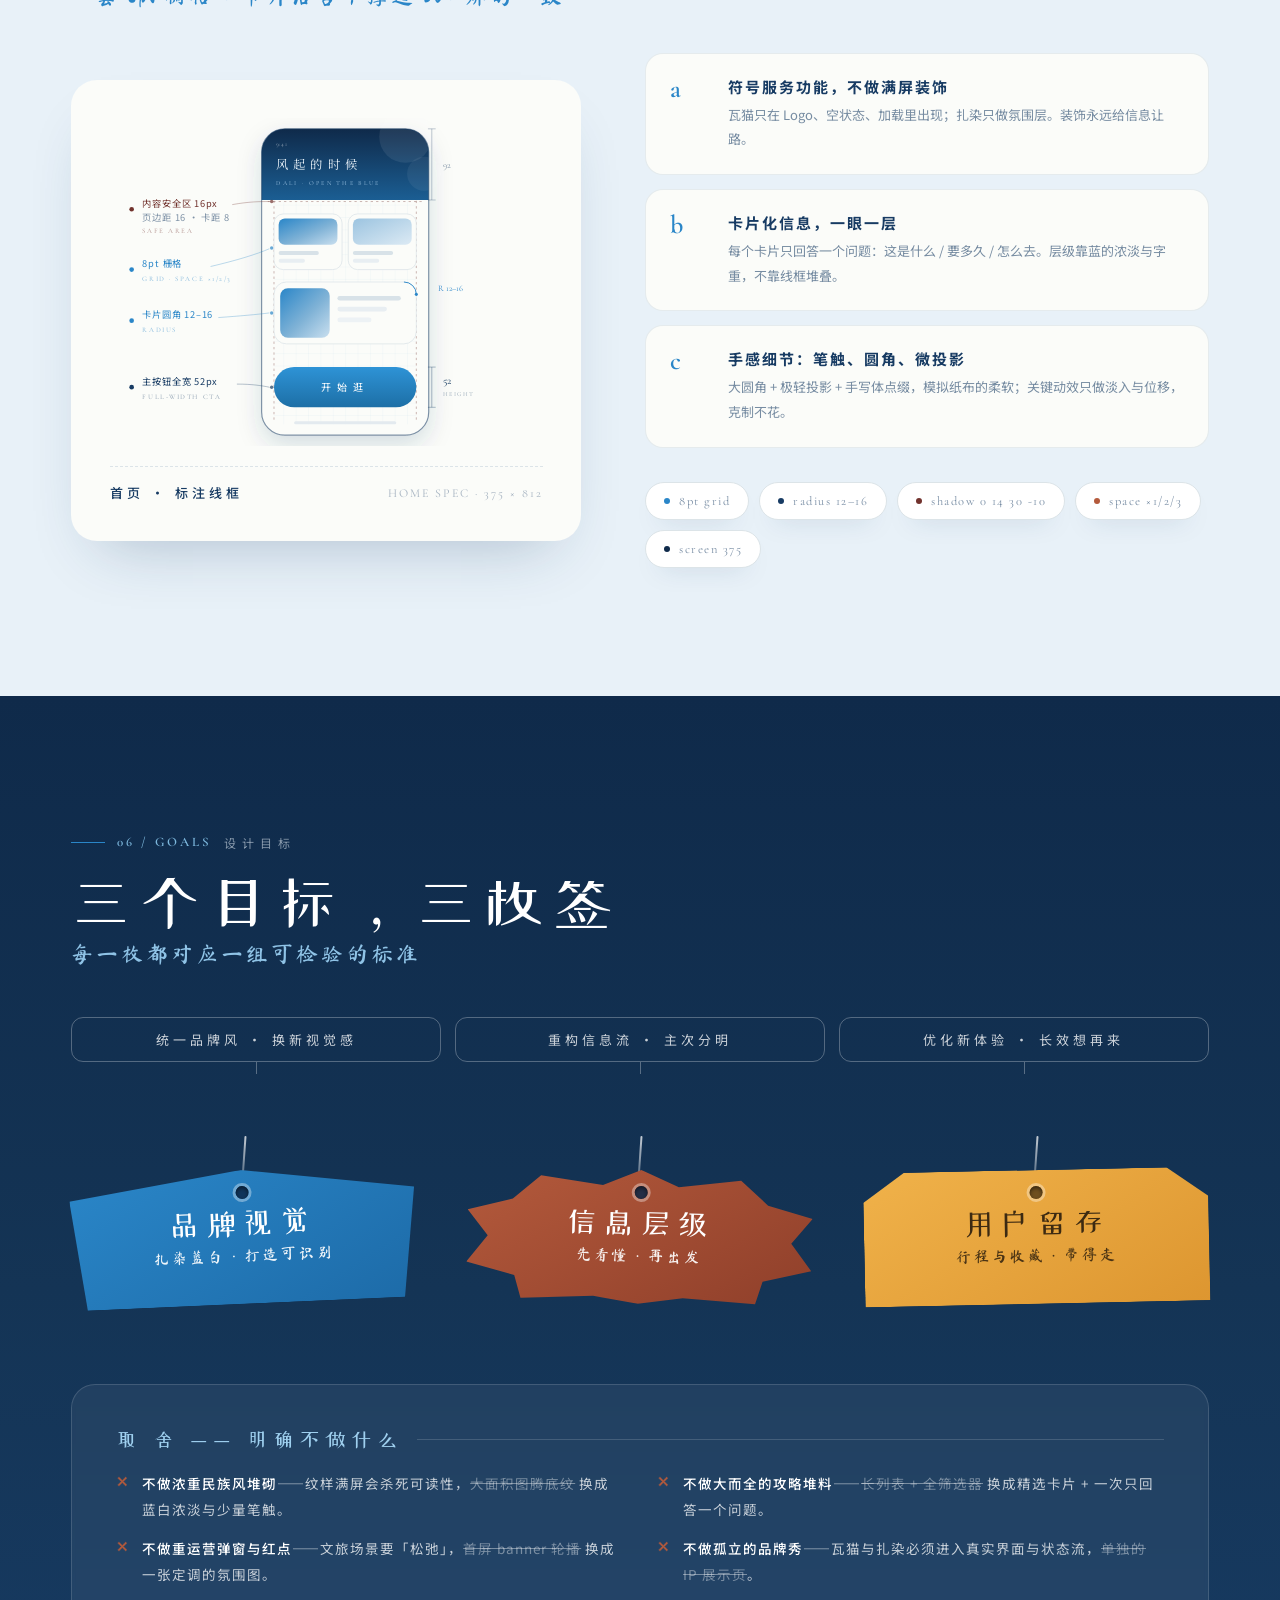
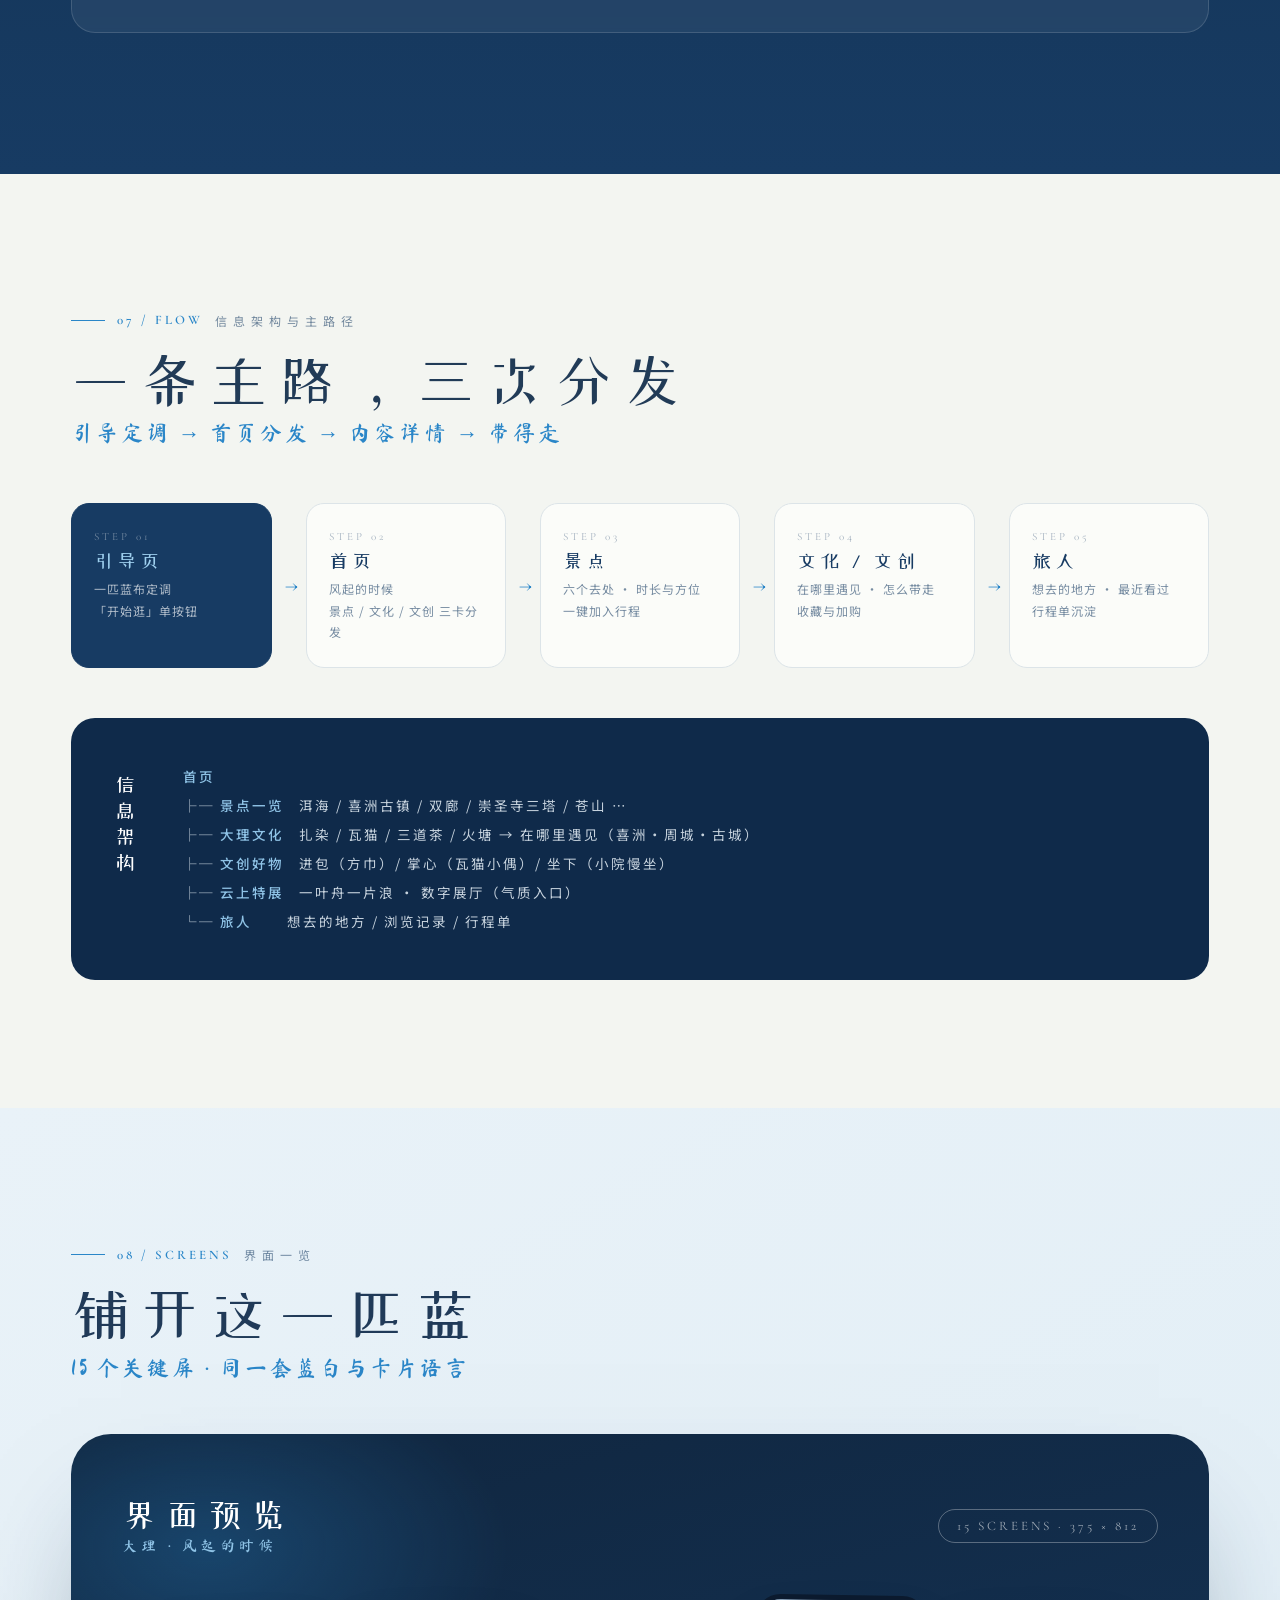
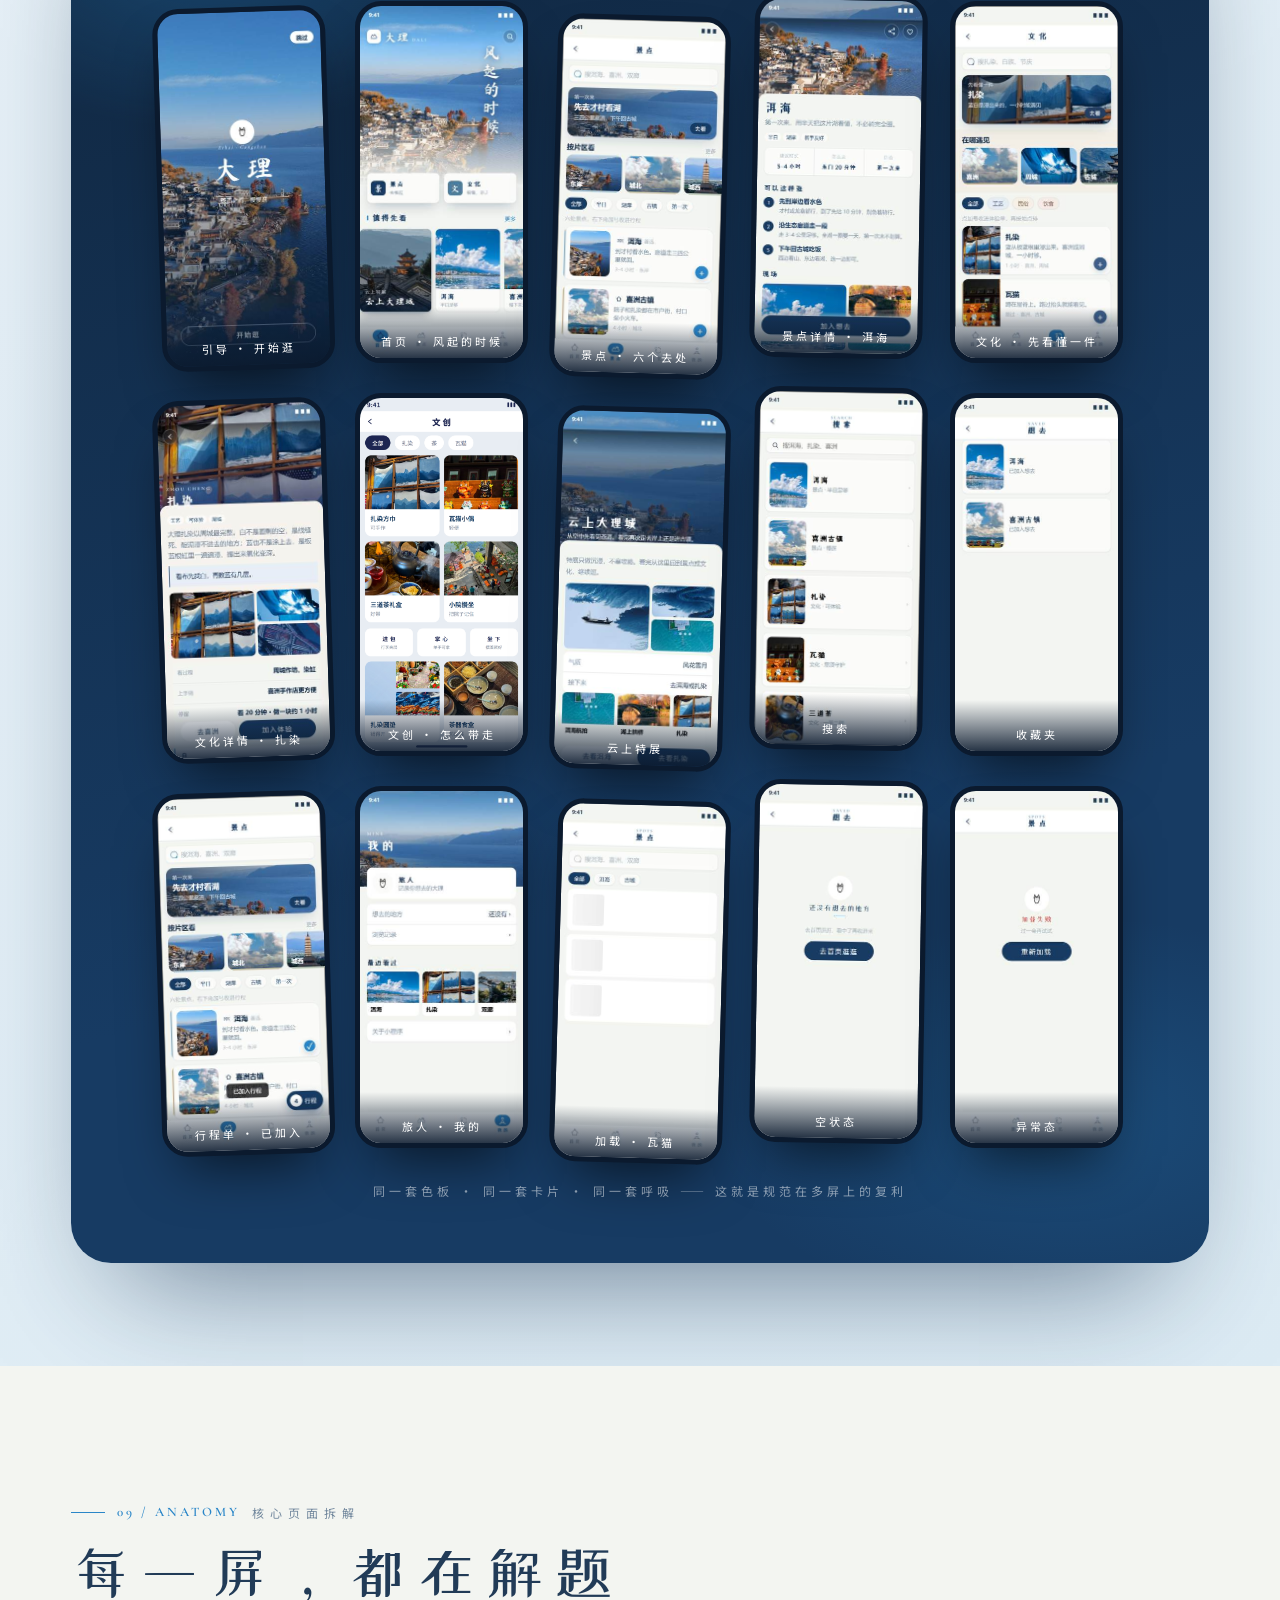
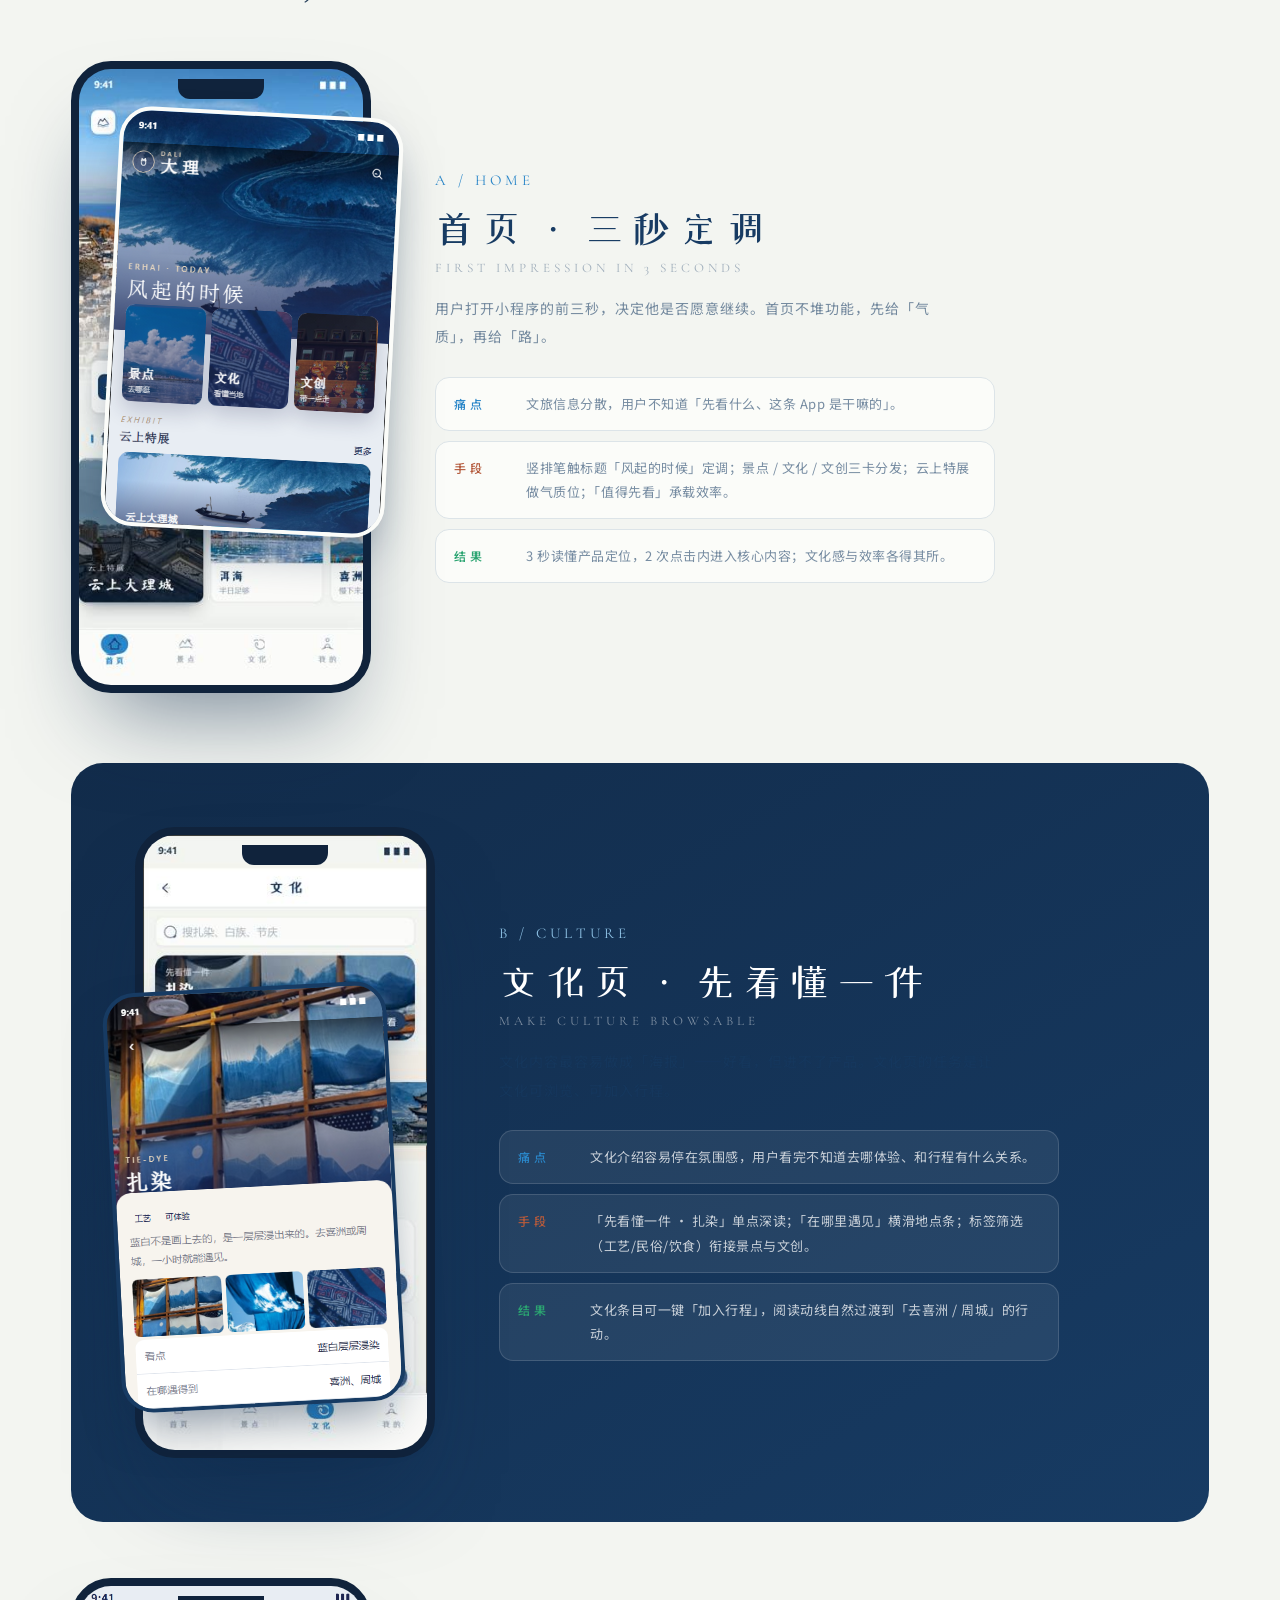
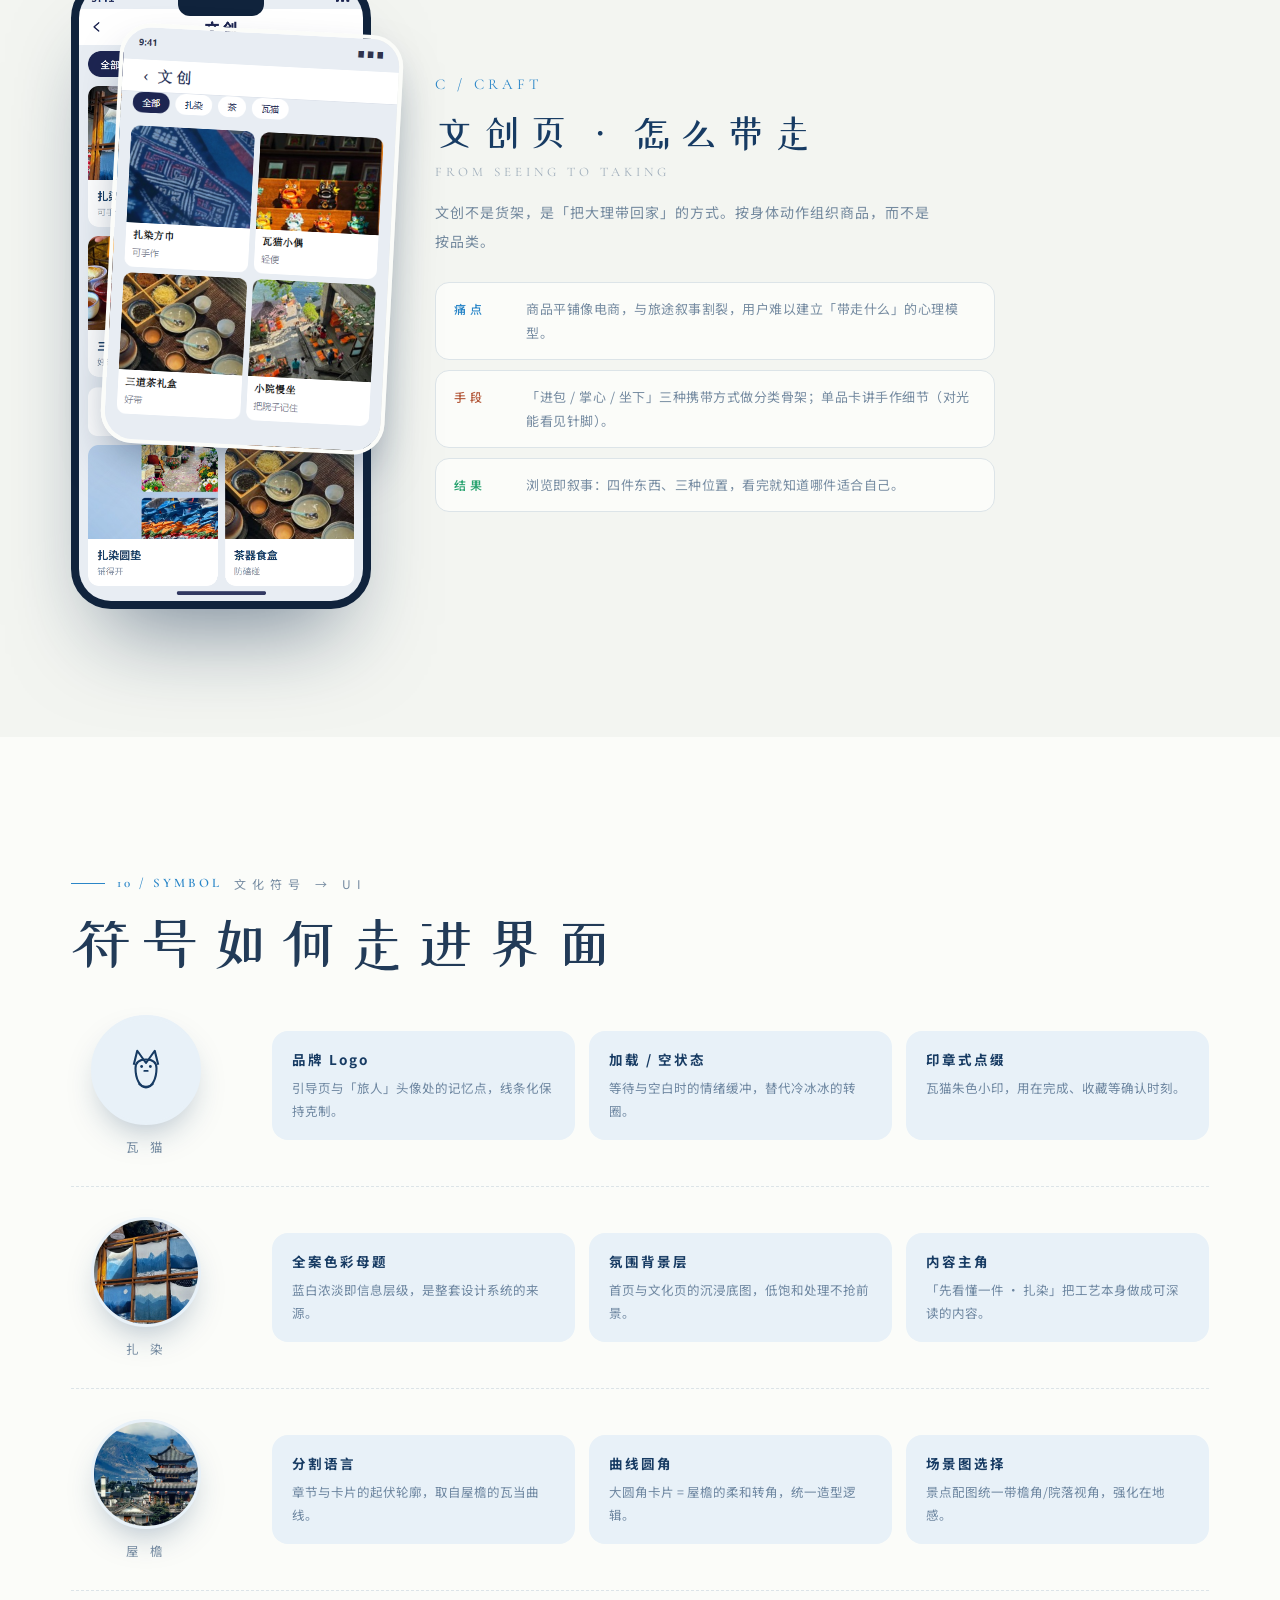
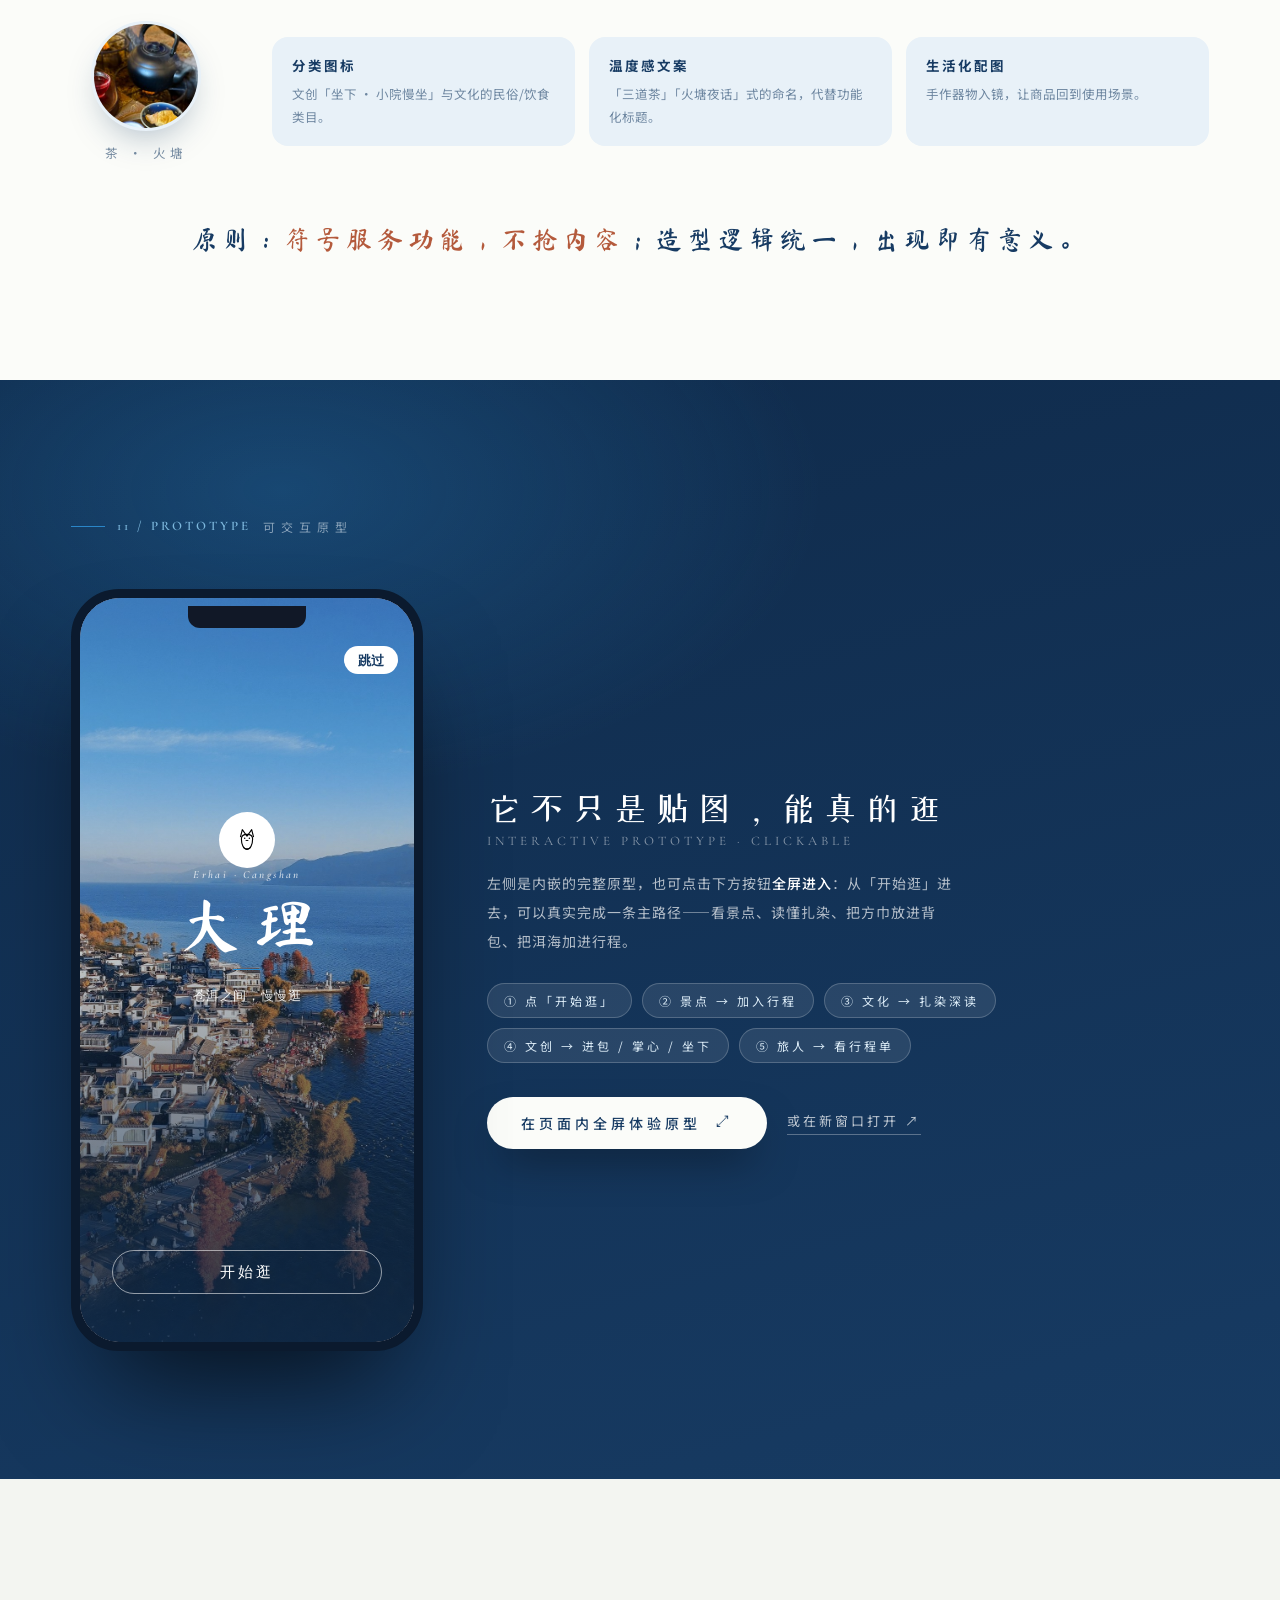
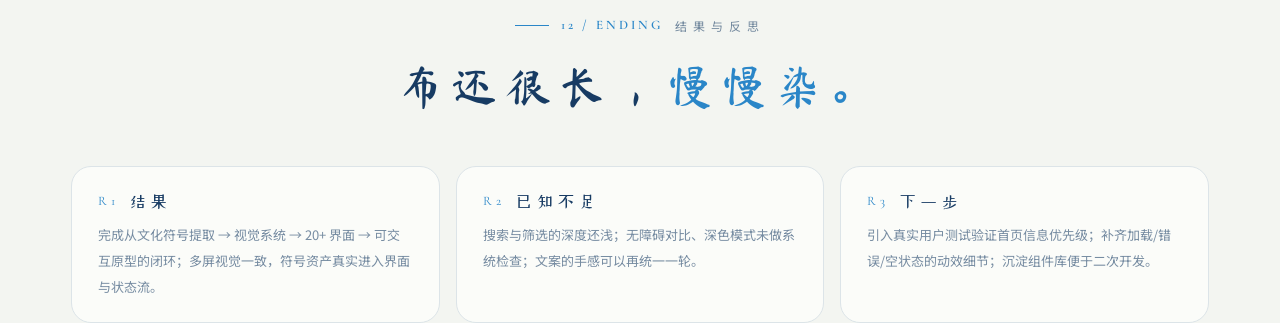
==== commit 077e83a2: "文创手机统一屏长、删除原型提示行与页脚（编辑器同步版）" ====
--- a/index.html
+++ b/index.html
@@ -1,13 +1,12 @@
 <!DOCTYPE html>
-<html lang="zh-CN" data-page-node-id="FDOduLeRgMmiroG3sBPCHQ">
-<head data-page-node-id="bYrtZrXUeL8lHgM6uIT8OA">
-<meta charset="UTF-8" data-page-node-id="MIELmqdTZlIIsssCMR9JSG" />
-<meta name="viewport" content="width=device-width, initial-scale=1.0" data-page-node-id="reoKKB0bqK4THDe9G6i2mv" />
-<title>傅怡 · 大理小程序作品集｜苍洱之间，一匹蓝</title>
-<link rel="preconnect" href="https://fonts.googleapis.com" data-page-node-id="FGnOOEkZEa5C1pb5idllvK" />
-<link rel="preconnect" href="https://fonts.gstatic.com" crossorigin data-page-node-id="ye2X2U9cOKhNRF1tz9V2XU" />
-<link href="https://fonts.googleapis.com/css2?family=Cormorant+Garamond:ital,wght@0,500;0,600;1,500&family=Ma+Shan+Zheng&family=ZCOOL+XiaoWei&family=Noto+Serif+SC:wght@500;600;700;900&family=Noto+Sans+SC:wght@300;400;500;700&display=swap" rel="stylesheet" data-page-node-id="aqhlYlSWINIyeCSSnr4MfM" />
-<style>
+<html lang="zh-CN" data-page-node-id="FDOduLeRgMmiroG3sBPCHQ"><head data-page-node-id="bYrtZrXUeL8lHgM6uIT8OA">
+<meta charset="UTF-8" data-page-node-id="MIELmqdTZlIIsssCMR9JSG">
+<meta name="viewport" content="width=device-width, initial-scale=1.0" data-page-node-id="reoKKB0bqK4THDe9G6i2mv">
+<title data-page-node-id="VWF1FbsQU0z5lNeXJzXjIX">傅怡 · 大理小程序作品集｜苍洱之间，一匹蓝</title>
+<link rel="preconnect" href="https://fonts.googleapis.com" data-page-node-id="FGnOOEkZEa5C1pb5idllvK">
+<link rel="preconnect" href="https://fonts.gstatic.com" crossorigin="" data-page-node-id="ye2X2U9cOKhNRF1tz9V2XU">
+<link href="https://fonts.googleapis.com/css2?family=Cormorant+Garamond:ital,wght@0,500;0,600;1,500&amp;family=Ma+Shan+Zheng&amp;family=ZCOOL+XiaoWei&amp;family=Noto+Serif+SC:wght@500;600;700;900&amp;family=Noto+Sans+SC:wght@300;400;500;700&amp;display=swap" rel="stylesheet" data-page-node-id="aqhlYlSWINIyeCSSnr4MfM">
+<style data-page-node-id="9uFTxskIX7S6mj7hLAtHtP">
 /* ============================================================
    大理小程序 · 作品集  视觉主张：苍洱之间，一匹蓝
    色板 / 字体 完全取自原型设计系统，作品集即规范的证明
@@ -451,11 +450,11 @@
   a{text-decoration:none}
 }
 </style>
-</head>
-<body data-page-node-id="Ipwy0qPxVaQL7XbOe3DE6q">
-
-<div id="bar" data-page-node-id="oF9xtVgSIAOMmHNa3aGbl7"></div>
-<nav id="dots" aria-label="章节导航" data-page-node-id="WbePX7aBuUOtiWVpktI5NP"></nav>
+<style id="__dm_no_drag_style__">* { -webkit-user-drag: none !important; }</style><style id="__dm_bindable_badge_style__">[data-sp-bindable="database"]{outline:1px dashed #0088ff;outline-offset:2px;border-radius:4px;}[data-sp-bindable="database"] *{pointer-events:none !important;transition:none !important;animation:none !important;}[data-sp-bindable="database"]{transition:none !important;animation:none !important;}</style></head>
+<body data-page-node-id="Ipwy0qPxVaQL7XbOe3DE6q" style="position: relative;">
+
+<div id="bar" data-page-node-id="oF9xtVgSIAOMmHNa3aGbl7" style="width: 99.7603%;"></div>
+<nav id="dots" aria-label="章节导航" data-page-node-id="WbePX7aBuUOtiWVpktI5NP"><a href="#cover" data-for="cover" class="" data-page-node-id="ALNEQisizA3ESA3QOtv8tR"><i data-page-node-id="NTszxytuK9VLylXjHaEPFm">封面</i></a><a href="#card" data-for="card" class="" data-page-node-id="dXr6mmOw7dbC8wr6Y65XIJ"><i data-page-node-id="S0W0pUQ2XWwfSGiG5GxU1y">名片</i></a><a href="#claim" data-for="claim" class="" data-page-node-id="b0QXICfylBVIlbBQcfP0HH"><i data-page-node-id="8m70jzdULiRGPT0hm0BTc5">主张</i></a><a href="#color" data-for="color" class="" data-page-node-id="x4DtAQuidCt1aqg4nPd92n"><i data-page-node-id="CWd3koMI0TDCt0UmBojOgH">配色</i></a><a href="#type" data-for="type" class="" data-page-node-id="Z0u1BFBRxMM0MwIMXeS3i6"><i data-page-node-id="n7GmvuS23AbttsUnbHu5uU">字体</i></a><a href="#layout" data-for="layout" class="" data-page-node-id="UDdahZ7x8aj25CmaZk9OUQ"><i data-page-node-id="Qkq51W9g9gM6QR2SolBZy4">版式</i></a><a href="#goals" data-for="goals" class="" data-page-node-id="nD3ynhgUHSXAnOe043oDPe"><i data-page-node-id="Ll7Af7BHcNQwQtfaOOanFg">目标</i></a><a href="#flow" data-for="flow" class="" data-page-node-id="UGNxBu9SRCk1JEC1y1va3n"><i data-page-node-id="O79NO2DZy9tyG0b2V4sKzt">架构</i></a><a href="#screens" data-for="screens" class="" data-page-node-id="V6A2TORH8X6bPDjx9exbZz"><i data-page-node-id="LP8IRKd45T2hnn0GYKZtuZ">界面</i></a><a href="#anatomy" data-for="anatomy" class="" data-page-node-id="FJW7UGF5XMOFYP4M4Cgamg"><i data-page-node-id="8P2AXXaMOKzgejCE5OE0CL">拆解</i></a><a href="#symbol" data-for="symbol" class="" data-page-node-id="bYhlqp2e0QyMRFzTsDmxRu"><i data-page-node-id="vMUOisT8pKOGAfTHMhHzPP">符号</i></a><a href="#proto" data-for="proto" class="on" data-page-node-id="mqHnmAzUWEIA29yzAHtN7N"><i data-page-node-id="zZ9xPmc7gBGPxM6hxI8aAY">原型</i></a><a href="#contact" data-for="contact" class="" data-page-node-id="V8jILY7uw3RUYRgAeugTJn"><i data-page-node-id="tdrVtfGpnZzKTwLpkrN0qE">联系</i></a></nav>
 
 <!-- ========== 01 封面 ========== -->
 <section id="cover" data-page-node-id="B7mTzFNZgp5k6Dm7CBK2Zz">
@@ -463,7 +462,7 @@
   <div class="inner" data-page-node-id="sW7trRCjqqFBSDT1oe0j3K">
     <div class="cover-left" data-page-node-id="3eXhOof320Vs0ffH3JqVkr">
       <div class="seal" aria-hidden="true" data-page-node-id="qzuoGcJMOlXliFqSPv0FOH">
-        <svg viewBox="0 0 64 64" fill="none" data-page-node-id="CVTEy6P2qZtqK0khnzZJmC"><path d="M18 26L22 10l10 14 10-14 4 16" stroke="currentColor" stroke-width="2.4" stroke-linejoin="round" data-page-node-id="qVYPkYstHqjTBJ3BGrzrZi"/><path d="M20 30c0 12 5 22 12 22s12-10 12-22c0-6-4-10-12-10s-12 4-12 10z" stroke="currentColor" stroke-width="2.4" data-page-node-id="eh1PbnY956EThGQvY7iWva"/><circle cx="27" cy="28" r="1.6" fill="currentColor" data-page-node-id="mLzwIbkCRhXiieYwHawjY6"/><circle cx="37" cy="28" r="1.6" fill="currentColor" data-page-node-id="XDiPtGADlRNjMuA8YgRO0F"/><path d="M30 33h4M24 48c4 4 12 4 16 0" stroke="currentColor" stroke-width="2" stroke-linecap="round" data-page-node-id="r4OhEAAvzGOpra4ghmuMeW"/></svg>
+        <svg viewBox="0 0 64 64" fill="none" data-page-node-id="CVTEy6P2qZtqK0khnzZJmC"><path d="M18 26L22 10l10 14 10-14 4 16" stroke="currentColor" stroke-width="2.4" stroke-linejoin="round" data-page-node-id="qVYPkYstHqjTBJ3BGrzrZi"></path><path d="M20 30c0 12 5 22 12 22s12-10 12-22c0-6-4-10-12-10s-12 4-12 10z" stroke="currentColor" stroke-width="2.4" data-page-node-id="eh1PbnY956EThGQvY7iWva"></path><circle cx="27" cy="28" r="1.6" fill="currentColor" data-page-node-id="mLzwIbkCRhXiieYwHawjY6"></circle><circle cx="37" cy="28" r="1.6" fill="currentColor" data-page-node-id="XDiPtGADlRNjMuA8YgRO0F"></circle><path d="M30 33h4M24 48c4 4 12 4 16 0" stroke="currentColor" stroke-width="2" stroke-linecap="round" data-page-node-id="r4OhEAAvzGOpra4ghmuMeW"></path></svg>
       </div>
       <div class="cover-tag rev on" data-page-node-id="wpUo7P7VgAoBwjf3zcYnzu"><span data-page-node-id="EbpdAYcACSR3H8oSCwhTum">微信小程序</span><span data-page-node-id="BwBycsQCazaUBKuYLSsB5p">独立完成</span><span data-page-node-id="GFbFXImWu717JpXKmeBjeT">界面 · 视觉 · 交互</span></div>
       <h1 class="rev on d1" data-page-node-id="cfVhJqodVBAtXBhWzABTaL"><span class="l1" data-page-node-id="IbqtFBP1HCmV41FdPWHAlW">大理<em data-page-node-id="p3YLpIoP9TsVWyy5DORUee">.</em></span><span class="l2" data-page-node-id="ATXhWKm2UpfSMmDHeCcSfe">风起的时候</span></h1>
@@ -477,19 +476,19 @@
     <div class="cover-right" data-page-node-id="DIgw06aG0d0WaQujsIXBgu">风 · 花 · 雪 · 月</div>
   </div>
   <div class="cover-scroll" data-page-node-id="eHnkWFsafZ97cKg3dHP7aJ">SCROLL</div>
-  <div class="dyed-edge" data-page-node-id="rapdWxney6MI0EUub3NRUG"><svg viewBox="0 0 1440 56" preserveAspectRatio="none" data-page-node-id="P6YdG8z0E1ZEHYC70iuRbK"><path d="M0,30 C120,8 240,44 380,26 C520,8 640,48 780,30 C920,12 1040,46 1180,28 C1300,14 1380,36 1440,24 L1440,56 L0,56 Z" fill="#fbfcf9" data-page-node-id="oeeiianDdYSfHO6yOQrpLV"/></svg></div>
+  <div class="dyed-edge" data-page-node-id="rapdWxney6MI0EUub3NRUG"><svg viewBox="0 0 1440 56" preserveAspectRatio="none" data-page-node-id="P6YdG8z0E1ZEHYC70iuRbK"><path d="M0,30 C120,8 240,44 380,26 C520,8 640,48 780,30 C920,12 1040,46 1180,28 C1300,14 1380,36 1440,24 L1440,56 L0,56 Z" fill="#fbfcf9" data-page-node-id="oeeiianDdYSfHO6yOQrpLV"></path></svg></div>
 </section>
 
 <!-- ========== 02 项目名片 ========== -->
 <section id="card" data-page-node-id="bAGOiHJTZlkJ440lrtuGYF">
   <div class="wrap" data-page-node-id="sGSJvIz0jBSSLQnXEgCvJO">
-    <div class="kicker rev" data-page-node-id="mZJPfcXLbrEmN4bpkPQqDA"><b data-page-node-id="BdFWIQ55YoR7u0PBsdd72l">01 / PROFILE</b>项目名片</div>
+    <div class="kicker rev on" data-page-node-id="mZJPfcXLbrEmN4bpkPQqDA"><b data-page-node-id="BdFWIQ55YoR7u0PBsdd72l">01 / PROFILE</b>项目名片</div>
     <div class="card-grid" data-page-node-id="sEPE5GzwpZEzZfBgD6CBw3">
       <div data-page-node-id="Pz9LBKhGtZfLebmbhzOAUw">
-        <div class="big-claim rev d1" data-page-node-id="qqFBEwLMwGrLG2NVUJ0Z6y">一座城的文旅信息，散落在攻略、社交与各种入口里。<br data-page-node-id="7ewCeUycKsTL5K8B7jLgGl"/>这个小程序把它们<mark data-page-node-id="E8MVFs9H6Fn9AVNu7YGhlD">滤成一条蓝白的路</mark>——先看懂，再出发。</div>
-        <p class="card-intro rev d2" data-page-node-id="zxtPDeikFzXv2jjnRIEstL">面向 18–30 岁的短途游客与文化兴趣用户：要快、要美、要少踩坑。项目从大理文化符号（瓦猫、扎染、屋檐、茶）出发，建立可识别的蓝白视觉语言，完成「引导 → 首页 → 景点 / 文化 / 文创 → 行程 / 收藏」的完整小程序体验，并附可交互原型。</p>
-      </div>
-      <div class="rev d2" data-page-node-id="a95v2CH5gAS29mNNf0Dmxi">
+        <div class="big-claim rev d1 on" data-page-node-id="qqFBEwLMwGrLG2NVUJ0Z6y">一座城的文旅信息，散落在攻略、社交与各种入口里。<br data-page-node-id="7ewCeUycKsTL5K8B7jLgGl">这个小程序把它们<mark data-page-node-id="E8MVFs9H6Fn9AVNu7YGhlD">滤成一条蓝白的路</mark>——先看懂，再出发。</div>
+        <p class="card-intro rev d2 on" data-page-node-id="zxtPDeikFzXv2jjnRIEstL">面向 18–30 岁的短途游客与文化兴趣用户：要快、要美、要少踩坑。项目从大理文化符号（瓦猫、扎染、屋檐、茶）出发，建立可识别的蓝白视觉语言，完成「引导 → 首页 → 景点 / 文化 / 文创 → 行程 / 收藏」的完整小程序体验，并附可交互原型。</p>
+      </div>
+      <div class="rev d2 on" data-page-node-id="a95v2CH5gAS29mNNf0Dmxi">
         <div class="spec" data-page-node-id="Oq9RfRmpamaEJtdYklllNz">
           <dl data-page-node-id="Mqw0Kz5kgPjU616vIrEcbD">
             <dt data-page-node-id="7iDX6IbNZxlXDVHujFwH3O">项目</dt><dd data-page-node-id="RMps5UXxxkuz5b1fsKTwLk">大理 · 文化信息体验（微信小程序）</dd>
@@ -514,15 +513,15 @@
   <div class="wrap" data-page-node-id="UzSEiMCuz6Uby1F23e8AT2">
     <div class="claim-grid" data-page-node-id="1y4KEw99KYEHkHB2CVPwbw">
       <div data-page-node-id="HhkfaAJ8ZdhKXhiv9ny7WM">
-        <div class="kicker rev" data-page-node-id="9iRZvEBBCzu6fo2xFTAvFy"><b data-page-node-id="qEn0PLcgLuUkUTKaCkCDuQ">02 / CONCEPT</b>设计主张</div>
-        <div class="claim-quote rev d1" data-page-node-id="ee2Wh0mA3u1J0inmkPCwow">苍洱之间，<br data-page-node-id="bKHqsFP1383jIshxnklVJf"/><em data-page-node-id="ONrEBC8bu5wp73ChEYfjLF">一匹蓝。</em></div>
-        <p class="claim-note rev d2" data-page-node-id="lIPRBThknOzi1VyWB0PSex">整个产品的视觉，就是一块扎染蓝布：深靛是布的底色，雾蓝是浸出来的水痕，宣纸白是留出的空。文化感不靠民族纹样堆砌，靠蓝白的浓淡、留白的呼吸、笔触的手感——让「逛」这件事本身像在布上行走。</p>
-        <div class="claim-keys rev d3" data-page-node-id="CCYioGahXuhdIIdssxjMzq">
+        <div class="kicker rev on" data-page-node-id="9iRZvEBBCzu6fo2xFTAvFy"><b data-page-node-id="qEn0PLcgLuUkUTKaCkCDuQ">02 / CONCEPT</b>设计主张</div>
+        <div class="claim-quote rev d1 on" data-page-node-id="ee2Wh0mA3u1J0inmkPCwow">苍洱之间，<br data-page-node-id="bKHqsFP1383jIshxnklVJf"><em data-page-node-id="ONrEBC8bu5wp73ChEYfjLF">一匹蓝。</em></div>
+        <p class="claim-note rev d2 on" data-page-node-id="lIPRBThknOzi1VyWB0PSex">整个产品的视觉，就是一块扎染蓝布：深靛是布的底色，雾蓝是浸出来的水痕，宣纸白是留出的空。文化感不靠民族纹样堆砌，靠蓝白的浓淡、留白的呼吸、笔触的手感——让「逛」这件事本身像在布上行走。</p>
+        <div class="claim-keys rev d3 on" data-page-node-id="CCYioGahXuhdIIdssxjMzq">
           <span data-page-node-id="xN25fl2GHSIW31ZeFM2jJa">扎染气质</span><span data-page-node-id="luV4nXnCx74jMOxfbqPwcW">留白呼吸</span><span data-page-node-id="DzBtTgecEZwy6pZ6sQMDAA">笔触手感</span><span class="hot" data-page-node-id="QlEqMisRDCtLUi1Aab7zKL">符号服务功能</span>
         </div>
       </div>
-      <div class="claim-visual rev d2" data-page-node-id="P1Wq0tcRZjOIRLHa83GvTP">
-        <div class="dye-card" data-page-node-id="V2HQX3JNStbTo5AB2wsSAb"><img src="assets/hero-tiedye.jpg" alt="扎染布细节" data-page-node-id="z2eYfdwtBEaUXm1T2n2a0x"/></div>
+      <div class="claim-visual rev d2 on" data-page-node-id="P1Wq0tcRZjOIRLHa83GvTP">
+        <div class="dye-card" data-page-node-id="V2HQX3JNStbTo5AB2wsSAb"><img src="assets/hero-tiedye.jpg" alt="扎染布细节" data-page-node-id="z2eYfdwtBEaUXm1T2n2a0x"></div>
         <div class="dye-chip" data-page-node-id="2MvEFxNN28NS2zD4AKiI6C">INDIGO · TIE-DYE</div>
         <div class="dye-chip2" data-page-node-id="14IDW0SQsg7A6M7KcptDj2">周城手作</div>
       </div>
@@ -543,16 +542,16 @@
   <div class="wrap" data-page-node-id="ePDzf14CS2fqdL8WLrV8ru">
     <div class="color-head" data-page-node-id="G1GPAekHe2cZTURtLjTSHM">
       <div data-page-node-id="9yHE6D9F039jSjJWoDNbSt">
-        <div class="kicker rev" data-page-node-id="9JnrHk5hvu4FNyFkjec487"><b data-page-node-id="ovv6727opJhCGrZA9dgk1w">03 / COLOR</b>配色方案</div>
-        <h2 class="sec rev d1" data-page-node-id="p3M0WmuZhSVHzRW1fOYqBv">一匹蓝，七个浓度</h2>
-        <div class="sec-sub rev d2" data-page-node-id="QY2bmH5nottzKhfK6FmzFA">从布底到水痕，蓝的浓淡就是信息的层级</div>
-      </div>
-      <div class="color-latin rev d2" data-page-node-id="dGAaeTcEqWasSI9gYlOIBk">INDIGO SYSTEM · 7 STEPS</div>
-    </div>
-    <div class="panel rev d2" data-page-node-id="6WEGsW0cDKc3VnFq5JvoYl">
+        <div class="kicker rev on" data-page-node-id="9JnrHk5hvu4FNyFkjec487"><b data-page-node-id="ovv6727opJhCGrZA9dgk1w">03 / COLOR</b>配色方案</div>
+        <h2 class="sec rev d1 on" data-page-node-id="p3M0WmuZhSVHzRW1fOYqBv">一匹蓝，七个浓度</h2>
+        <div class="sec-sub rev d2 on" data-page-node-id="QY2bmH5nottzKhfK6FmzFA">从布底到水痕，蓝的浓淡就是信息的层级</div>
+      </div>
+      <div class="color-latin rev d2 on" data-page-node-id="dGAaeTcEqWasSI9gYlOIBk">INDIGO SYSTEM · 7 STEPS</div>
+    </div>
+    <div class="panel rev d2 on" data-page-node-id="6WEGsW0cDKc3VnFq5JvoYl">
       <div class="panel-head" data-page-node-id="NSDOk4IFccfYq4YXB7Qdnp">
         <div class="t" data-page-node-id="TjgC7Y050DGoZEPmomrjgT">品牌色<small data-page-node-id="of6BAKaL3qHofLq9z0Mx3l">大理 · 文化信息体验</small></div>
-        <div class="r" data-page-node-id="C2uJ1mxqa0oqeFXYOkDkWH">DALI<br data-page-node-id="l0CgyZch4SuJhucZIAv5P3"/>MINI PROGRAM</div>
+        <div class="r" data-page-node-id="C2uJ1mxqa0oqeFXYOkDkWH">DALI<br data-page-node-id="l0CgyZch4SuJhucZIAv5P3">MINI PROGRAM</div>
       </div>
       <div class="swatches" data-page-node-id="6UUIVjWwkzij3zN1vaMWHN">
         <div class="sw dark-t" style="background:#FBFCF9" data-page-node-id="DpV18HCJx7k3HATm383YlR"><b data-page-node-id="xWDQ109MdDldGrjb2nBUyO">宣纸白</b><i data-page-node-id="7ogAmcqWcpEl3HLWkmzPzk">#FBFCF9</i></div>
@@ -563,7 +562,7 @@
         <div class="sw light-t" style="background:#0F2A4A" data-page-node-id="JTwts6a0nJYuuiFJLSzfNB"><b data-page-node-id="g9rQxvPMXoeMWzIPP16ooR">墨蓝</b><i data-page-node-id="1l7vYbnWSRVImwCbU767jh">#0F2A4A</i></div>
         <div class="sw light-t" style="background:#71322D" data-page-node-id="hb67GgVzi50ZKjiPCBOQE9"><b data-page-node-id="iCqjkieANQe1aCPpoz6yBI">瓦猫朱</b><i data-page-node-id="Ax06if22x8xLfEeDXj7bpz">#71322D</i></div>
       </div>
-      <div class="ratio rev d3" data-page-node-id="l3Fq0OIqwHf2H7NYV8LEFG">
+      <div class="ratio rev d3 on" data-page-node-id="l3Fq0OIqwHf2H7NYV8LEFG">
         <div class="bar" data-page-node-id="koQvDgRN7p9FUE9azbDwAk">
           <i style="flex:6;background:#FBFCF9" data-page-node-id="AC904m69kYSKiBYNtt5M1Z"></i>
           <i style="flex:2;background:#E8F1F8" data-page-node-id="bF0pO0bSClw2rfz4egcX2H"></i>
@@ -575,9 +574,9 @@
       </div>
     </div>
     <div class="color-notes" data-page-node-id="dTXYdZpxnz4exPjWc4LJLC">
-      <div class="cnote rev" data-page-node-id="rZextEsWxunQnoyyQ6WI5E"><b data-page-node-id="VehQFGplUEhBtEncSG1n9M">底色层</b><p data-page-node-id="QqqFHtsFwVMq70AjOX7kV6">宣纸白 / 生宣米做页面与卡片底，暖一点的米色抵消蓝色的冷，屏幕上更接近纸感。</p></div>
-      <div class="cnote rev d1" data-page-node-id="Rr4gIwQ1ig4qlP4nYatAJB"><b data-page-node-id="Ft4Yts3TZrR4PQKx8dKvGX">信息层</b><p data-page-node-id="Bd9jCfgTDbPdBhyjHaC7Rw">墨蓝做正文与标题，深靛做强调与深色板块；洱海蓝只用于交互点——按钮、链接、选中态。</p></div>
-      <div class="cnote rev d2" data-page-node-id="Vh0HJIuhb3caJSjYaGzuOH"><b data-page-node-id="wNEoYd4Vr2sfyFRyUByofw">温度层</b><p data-page-node-id="fKHKjEVpTqC6JWJddo6JDB">瓦猫朱取自屋脊陶土，仅出现在瓦猫、提醒、情绪点等极小面积上，像布上的一枚印。</p></div>
+      <div class="cnote rev on" data-page-node-id="rZextEsWxunQnoyyQ6WI5E"><b data-page-node-id="VehQFGplUEhBtEncSG1n9M">底色层</b><p data-page-node-id="QqqFHtsFwVMq70AjOX7kV6">宣纸白 / 生宣米做页面与卡片底，暖一点的米色抵消蓝色的冷，屏幕上更接近纸感。</p></div>
+      <div class="cnote rev d1 on" data-page-node-id="Rr4gIwQ1ig4qlP4nYatAJB"><b data-page-node-id="Ft4Yts3TZrR4PQKx8dKvGX">信息层</b><p data-page-node-id="Bd9jCfgTDbPdBhyjHaC7Rw">墨蓝做正文与标题，深靛做强调与深色板块；洱海蓝只用于交互点——按钮、链接、选中态。</p></div>
+      <div class="cnote rev d2 on" data-page-node-id="Vh0HJIuhb3caJSjYaGzuOH"><b data-page-node-id="wNEoYd4Vr2sfyFRyUByofw">温度层</b><p data-page-node-id="fKHKjEVpTqC6JWJddo6JDB">瓦猫朱取自屋脊陶土，仅出现在瓦猫、提醒、情绪点等极小面积上，像布上的一枚印。</p></div>
     </div>
   </div>
 </section>
@@ -585,32 +584,32 @@
 <!-- ========== 05 字体方案 ========== -->
 <section id="type" data-page-node-id="QCjGDTGiNHjfeNAvjJJEWy">
   <div class="wrap" data-page-node-id="R2692BLLsUHfHosu5WaSrH">
-    <div class="kicker rev" data-page-node-id="PrIZqsWUQlq9zwIeIorTvk"><b data-page-node-id="27kt3lQ08nHxbxYyvWqTiI">04 / TYPE</b>字体方案</div>
-    <h2 class="sec rev d1" data-page-node-id="f0EScAR1Ndbg8YUhn9WkyD">笔锋定调，字距见文化</h2>
-    <div class="sec-sub rev d1" data-page-node-id="cWlSFbVdXw4MbaA0D4n4qG">三种字，各司其职：看气质、说人话、管信息</div>
+    <div class="kicker rev on" data-page-node-id="PrIZqsWUQlq9zwIeIorTvk"><b data-page-node-id="27kt3lQ08nHxbxYyvWqTiI">04 / TYPE</b>字体方案</div>
+    <h2 class="sec rev d1 on" data-page-node-id="f0EScAR1Ndbg8YUhn9WkyD">笔锋定调，字距见文化</h2>
+    <div class="sec-sub rev d1 on" data-page-node-id="cWlSFbVdXw4MbaA0D4n4qG">三种字，各司其职：看气质、说人话、管信息</div>
     <div class="type-grid" data-page-node-id="ZegWM7CJ8uu7YxXC8fnRCD">
-      <div class="tcard rev" data-page-node-id="t1eErJx2flhBKtqHRCYgEV">
+      <div class="tcard rev on" data-page-node-id="t1eErJx2flhBKtqHRCYgEV">
         <span class="role" data-page-node-id="0rVfcEhTcHf6rRPE4FDVX7">展示 · 标题</span>
         <div class="demo disp" data-page-node-id="iVi4fDACzveYJgG5wAzolC">苍山不墨千秋画</div>
         <div class="fname" data-page-node-id="M9JlZRU4pbbHjaZ0owVGJX">站酷小薇 ZCOOL XiaoWei<em data-page-node-id="O7cCTbHlvTCtunl8dIs9jR">SECTIONS / TITLES</em></div>
       </div>
-      <div class="tcard rev d1" data-page-node-id="aF8gHem4UMgD5eg2HUWKRh">
+      <div class="tcard rev d1 on" data-page-node-id="aF8gHem4UMgD5eg2HUWKRh">
         <span class="role" data-page-node-id="NBVjhalxaf9mGu8yhdTLN3">笔触 · 情绪</span>
         <div class="demo brush" data-page-node-id="qItSOnzxygJpg3st0Ek593">风起的时候</div>
         <div class="fname" data-page-node-id="qBoPwhMyUIyaAzfRhT66uc">马善政毛笔 Ma Shan Zheng<em data-page-node-id="ETRVGgIVH2XGENtOt7HivB">SLOGAN / MOOD</em></div>
       </div>
-      <div class="tcard rev d2" data-page-node-id="mFWWPAuK6vyKoMv6vmOFuP">
+      <div class="tcard rev d2 on" data-page-node-id="mFWWPAuK6vyKoMv6vmOFuP">
         <span class="role" data-page-node-id="EvPnDSYpHNyDuXEiS7bE7A">拉丁 · 数字</span>
         <div class="demo latin" data-page-node-id="AyjLAGiPKA1hadiRxYcwUr">ERHAI · 3–4 H</div>
         <div class="fname" data-page-node-id="kLnZJSnuaOCES6oPUa2FEF">Cormorant Garamond<em data-page-node-id="tQigM9hr91MvcgUjYW3oFk">LATIN / NUMERALS</em></div>
       </div>
-      <div class="tcard rev d3" data-page-node-id="k2D2WGkueiK307fG4pcZOa">
+      <div class="tcard rev d3 on" data-page-node-id="k2D2WGkueiK307fG4pcZOa">
         <span class="role" data-page-node-id="S3uHau9LIflWkvbh7AkCmd">正文 · 信息</span>
         <div class="demo body" data-page-node-id="sxeyQ52THHOh03LYPOTGK4">洱海，半日，湖景，新手友好。第一次来大理，用半天把这片蓝看进心里，不必绕完整个湖。</div>
         <div class="fname" data-page-node-id="fFloMFPEpG10GyzRcNfY3E">思源黑体 Noto Sans SC<em data-page-node-id="8ilp7AMa3AxoYaW4YZjDqt">BODY / UI TEXT</em></div>
       </div>
     </div>
-    <div class="ladder rev d2" data-page-node-id="McUDVXPZ6GbIRBN9UTpLsm">
+    <div class="ladder rev d2 on" data-page-node-id="McUDVXPZ6GbIRBN9UTpLsm">
       <div class="s1" data-page-node-id="7ruJaZK6R0jRd0MwN6XCv9">洱海<small data-page-node-id="8yMYi83eRkMlLrZLkNaIhA">H1 · 34PX / 站酷小薇</small></div>
       <div class="s2" data-page-node-id="9s1AIHundJkChOfT05EgHI">值得先看<small data-page-node-id="1LKdHAFEsYmxxD0lhk8aXq">H2 · 24PX / 思源宋</small></div>
       <div class="s3" data-page-node-id="htDTjgTl31QCq3yh9fvclm">洱海，半日，湖景<small data-page-node-id="t6VOSvl1M6Jc0LgnFzJrSK">BODY · 17PX / 思源黑</small></div>
@@ -622,99 +621,99 @@
 <!-- ========== 06 版式方案 ========== -->
 <section id="layout" data-page-node-id="zHAsUafT5GIOGPmps8bGqk">
   <div class="wrap" data-page-node-id="Iy53xT406q87OyXUje49Py">
-    <div class="kicker rev" data-page-node-id="ScIzNkp16qt78aYruvvMVT"><b data-page-node-id="4WSjig6dDBvRzW6A3RyNsu">05 / LAYOUT</b>版式方案</div>
-    <h2 class="sec rev d1" data-page-node-id="Dt1zhlNLIHfApNXBijFNA4">布上留白，卡上生活</h2>
-    <div class="sec-sub rev d1" data-page-node-id="FDfsX8oEN1KV7nlCQ7FmEU">一套 8pt 栅格 + 卡片语言，撑起 20+ 屏的一致</div>
+    <div class="kicker rev on" data-page-node-id="ScIzNkp16qt78aYruvvMVT"><b data-page-node-id="4WSjig6dDBvRzW6A3RyNsu">05 / LAYOUT</b>版式方案</div>
+    <h2 class="sec rev d1 on" data-page-node-id="Dt1zhlNLIHfApNXBijFNA4">布上留白，卡上生活</h2>
+    <div class="sec-sub rev d1 on" data-page-node-id="FDfsX8oEN1KV7nlCQ7FmEU">一套 8pt 栅格 + 卡片语言，撑起 20+ 屏的一致</div>
     <div class="lay-grid" data-page-node-id="nFpQogwz7HzK0GcFF84gHq">
-      <div class="wire rev d1" data-page-node-id="uGFBWE9rXgzFfhrV7k9ITF">
+      <div class="wire rev d1 on" data-page-node-id="uGFBWE9rXgzFfhrV7k9ITF">
         <svg viewBox="0 0 560 424" fill="none" role="img" aria-label="首页标注线框" data-page-node-id="hOhVEZijJ5vSItP60IGmus">
           <defs data-page-node-id="RVQuXyQtOUG1BF8VAU0nG1">
-            <linearGradient id="lh" x1="0" y1="0" x2="0" y2="1" data-page-node-id="KNpnA1awQFw89NSiAzswCw"><stop offset="0" stop-color="#0F2A4A" data-page-node-id="NuzOBxXmidG3Z7pFNGxnkY"/><stop offset="1" stop-color="#1B5E93" data-page-node-id="wj1iylC8eg73mGQYfAesLn"/></linearGradient>
-            <linearGradient id="lp" x1="0" y1="0" x2="1" y2="1" data-page-node-id="T0dNF9cnxQKZfuhhpGU8Sp"><stop offset="0" stop-color="#2A86C8" data-page-node-id="MHh6lWNwDBjhMvB2JfcICi"/><stop offset=".55" stop-color="#7FB2D6" data-page-node-id="4ovhSVSCvKnJ4z3K3LDtCl"/><stop offset="1" stop-color="#C9DFEF" data-page-node-id="cpAbpANKm9mxsRh9W9GMwG"/></linearGradient>
-            <linearGradient id="lp2" x1="0" y1="0" x2="1" y2="1" data-page-node-id="ynGEAgRURTN5gKG5H3qScd"><stop offset="0" stop-color="#9CC4E0" data-page-node-id="swJBnlULrLR5URzu2mTEZP"/><stop offset="1" stop-color="#DCEAF4" data-page-node-id="pSqmA1GCsdCJGBSn4IizyT"/></linearGradient>
-            <linearGradient id="lc" x1="0" y1="0" x2="0" y2="1" data-page-node-id="R6Eu5kC4pSgQBtrO9PmbbV"><stop offset="0" stop-color="#2E93D6" data-page-node-id="9dc59WwcK6L94NKMtIfM4M"/><stop offset="1" stop-color="#1D6FA6" data-page-node-id="98dn5hpgCgagd1ptteBozU"/></linearGradient>
-            <pattern id="g8" width="16" height="16" patternUnits="userSpaceOnUse" data-page-node-id="iOjEwgUwL7IDXsd6rwC0Po"><path d="M16 0H0V16" stroke="#2A86C8" stroke-opacity=".09" fill="none" data-page-node-id="UAZcV6TCsuKHEXAddYPEl5"/></pattern>
-            <filter id="phs" x="-30%" y="-20%" width="160%" height="150%" data-page-node-id="mgyGyTCvI4WsdD4vNtPJPA"><feDropShadow dx="0" dy="12" stdDeviation="16" flood-color="#173B63" flood-opacity=".16" data-page-node-id="VDUjgQxRfZnjqfJo47iTkL"/></filter>
+            <linearGradient id="lh" x1="0" y1="0" x2="0" y2="1" data-page-node-id="KNpnA1awQFw89NSiAzswCw"><stop offset="0" stop-color="#0F2A4A" data-page-node-id="NuzOBxXmidG3Z7pFNGxnkY"></stop><stop offset="1" stop-color="#1B5E93" data-page-node-id="wj1iylC8eg73mGQYfAesLn"></stop></linearGradient>
+            <linearGradient id="lp" x1="0" y1="0" x2="1" y2="1" data-page-node-id="T0dNF9cnxQKZfuhhpGU8Sp"><stop offset="0" stop-color="#2A86C8" data-page-node-id="MHh6lWNwDBjhMvB2JfcICi"></stop><stop offset=".55" stop-color="#7FB2D6" data-page-node-id="4ovhSVSCvKnJ4z3K3LDtCl"></stop><stop offset="1" stop-color="#C9DFEF" data-page-node-id="cpAbpANKm9mxsRh9W9GMwG"></stop></linearGradient>
+            <linearGradient id="lp2" x1="0" y1="0" x2="1" y2="1" data-page-node-id="ynGEAgRURTN5gKG5H3qScd"><stop offset="0" stop-color="#9CC4E0" data-page-node-id="swJBnlULrLR5URzu2mTEZP"></stop><stop offset="1" stop-color="#DCEAF4" data-page-node-id="pSqmA1GCsdCJGBSn4IizyT"></stop></linearGradient>
+            <linearGradient id="lc" x1="0" y1="0" x2="0" y2="1" data-page-node-id="R6Eu5kC4pSgQBtrO9PmbbV"><stop offset="0" stop-color="#2E93D6" data-page-node-id="9dc59WwcK6L94NKMtIfM4M"></stop><stop offset="1" stop-color="#1D6FA6" data-page-node-id="98dn5hpgCgagd1ptteBozU"></stop></linearGradient>
+            <pattern id="g8" width="16" height="16" patternUnits="userSpaceOnUse" data-page-node-id="iOjEwgUwL7IDXsd6rwC0Po"><path d="M16 0H0V16" stroke="#2A86C8" stroke-opacity=".09" fill="none" data-page-node-id="UAZcV6TCsuKHEXAddYPEl5"></path></pattern>
+            <filter id="phs" x="-30%" y="-20%" width="160%" height="150%" data-page-node-id="mgyGyTCvI4WsdD4vNtPJPA"><feDropShadow dx="0" dy="12" stdDeviation="16" flood-color="#173B63" flood-opacity=".16" data-page-node-id="VDUjgQxRfZnjqfJo47iTkL"></feDropShadow></filter>
           </defs>
 
           <!-- 机身 -->
-          <g filter="url(#phs)" data-page-node-id="cGzvpXZO4Js4WMazQORPL2"><rect x="196" y="14" width="216" height="396" rx="30" fill="#FBFCF9" data-page-node-id="a4xJLeoFJHxrgHlCEdMJJk"/></g>
+          <g filter="url(#phs)" data-page-node-id="cGzvpXZO4Js4WMazQORPL2"><rect x="196" y="14" width="216" height="396" rx="30" fill="#FBFCF9" data-page-node-id="a4xJLeoFJHxrgHlCEdMJJk"></rect></g>
 
           <!-- 8pt 栅格（内容区） -->
-          <rect x="212" y="108" width="184" height="288" fill="url(#g8)" data-page-node-id="qS90AOByGXths2HkY6Vxiz"/>
+          <rect x="212" y="108" width="184" height="288" fill="url(#g8)" data-page-node-id="qS90AOByGXths2HkY6Vxiz"></rect>
 
           <!-- 安全区辅助线 -->
           <g stroke="#71322D" stroke-opacity=".45" stroke-width="1" stroke-dasharray="3 4" data-page-node-id="qv0Q0K7rTbUnqEMjzq1ja8">
-            <line x1="212" y1="100" x2="212" y2="392" data-page-node-id="HfxwGLTYqaElKe16jGvgQW"/><line x1="396" y1="100" x2="396" y2="392" data-page-node-id="x02PeixNCzH9euiI5BJxym"/><line x1="204" y1="108" x2="404" y2="108" data-page-node-id="umgbGvtkcol3WKBUcPVl0j"/>
+            <line x1="212" y1="100" x2="212" y2="392" data-page-node-id="HfxwGLTYqaElKe16jGvgQW"></line><line x1="396" y1="100" x2="396" y2="392" data-page-node-id="x02PeixNCzH9euiI5BJxym"></line><line x1="204" y1="108" x2="404" y2="108" data-page-node-id="umgbGvtkcol3WKBUcPVl0j"></line>
           </g>
 
           <!-- 头图 -->
-          <path d="M196 106 V44 a30 30 0 0 1 30-30 h156 a30 30 0 0 1 30 30 v62 z" fill="url(#lh)" data-page-node-id="7fBHmDKD8kSCWT1xL8uWgA"/>
-          <circle cx="382" cy="24" r="34" fill="#fff" opacity=".08" data-page-node-id="74EGZm3Xf6Ds5PLKWoY0wz"/><circle cx="406" cy="72" r="22" fill="#fff" opacity=".06" data-page-node-id="TzELPWpJgkZ4ezVRSVFpA6"/>
+          <path d="M196 106 V44 a30 30 0 0 1 30-30 h156 a30 30 0 0 1 30 30 v62 z" fill="url(#lh)" data-page-node-id="7fBHmDKD8kSCWT1xL8uWgA"></path>
+          <circle cx="382" cy="24" r="34" fill="#fff" opacity=".08" data-page-node-id="74EGZm3Xf6Ds5PLKWoY0wz"></circle><circle cx="406" cy="72" r="22" fill="#fff" opacity=".06" data-page-node-id="TzELPWpJgkZ4ezVRSVFpA6"></circle>
           <text x="214" y="36" font-size="8" fill="#fff" opacity=".55" letter-spacing="1" style="font-family:var(--latin)" data-page-node-id="SuKcvHEutrrDdxBGziWDZo">9:41</text>
           <text x="214" y="66" font-size="16" fill="#E8F1F8" letter-spacing="7" style="font-family:var(--serif)" data-page-node-id="K6Evj9GnpGXibkTiHqfejG">风起的时候</text>
           <text x="215" y="86" font-size="8" fill="#9FC5E4" letter-spacing="3" style="font-family:var(--latin)" data-page-node-id="5N7SFKg8YZWITyYzbADK8W">DALI · OPEN THE BLUE</text>
 
           <!-- 卡片 -->
-          <rect x="212" y="124" width="88" height="72" rx="12" fill="#FBFCF9" stroke="#DCE4E8" data-page-node-id="OVoY8Q3vqYYD16Fmof2iml"/>
-          <rect x="218" y="130" width="76" height="34" rx="8" fill="url(#lp)" data-page-node-id="VDXhAu0WtSYKZt4lDsEqOA"/>
-          <rect x="218" y="172" width="52" height="5" rx="2.5" fill="#D8E2E8" data-page-node-id="f9GuDqIef6gKHMq4vnn6ko"/><rect x="218" y="182" width="34" height="5" rx="2.5" fill="#E8EEF2" data-page-node-id="iF3OXkx0gy1rWsiv4CN6Zn"/>
-          <rect x="308" y="124" width="88" height="72" rx="12" fill="#FBFCF9" stroke="#DCE4E8" data-page-node-id="wj0AaxF3CBLAg3I13w0RXN"/>
-          <rect x="314" y="130" width="76" height="34" rx="8" fill="url(#lp2)" data-page-node-id="khcl7H8FWv7hl7tzbHwClV"/>
-          <rect x="314" y="172" width="52" height="5" rx="2.5" fill="#D8E2E8" data-page-node-id="9Jn0g5kBrXg2PwE1CHCA6Y"/><rect x="314" y="182" width="34" height="5" rx="2.5" fill="#E8EEF2" data-page-node-id="jTrfa3uF3NFubJbJFfNy1X"/>
-          <rect x="212" y="212" width="184" height="80" rx="16" fill="#FBFCF9" stroke="#DCE4E8" data-page-node-id="f5Ch0ZezuT6aWsVyKTa75e"/>
-          <rect x="220" y="220" width="64" height="64" rx="10" fill="url(#lp)" data-page-node-id="RPXub2fA9ER4PSZ01sbzRW"/>
-          <rect x="294" y="230" width="82" height="6" rx="3" fill="#D8E2E8" data-page-node-id="XG6J63ePAkPEUstxY6e4Eq"/><rect x="294" y="244" width="64" height="6" rx="3" fill="#E8EEF2" data-page-node-id="ZObbDAYnOZMvQo88avGS8G"/><rect x="294" y="258" width="44" height="6" rx="3" fill="#EDF2F5" data-page-node-id="Uy7iJpNTRC4TFPijI2YTMU"/>
+          <rect x="212" y="124" width="88" height="72" rx="12" fill="#FBFCF9" stroke="#DCE4E8" data-page-node-id="OVoY8Q3vqYYD16Fmof2iml"></rect>
+          <rect x="218" y="130" width="76" height="34" rx="8" fill="url(#lp)" data-page-node-id="VDXhAu0WtSYKZt4lDsEqOA"></rect>
+          <rect x="218" y="172" width="52" height="5" rx="2.5" fill="#D8E2E8" data-page-node-id="f9GuDqIef6gKHMq4vnn6ko"></rect><rect x="218" y="182" width="34" height="5" rx="2.5" fill="#E8EEF2" data-page-node-id="iF3OXkx0gy1rWsiv4CN6Zn"></rect>
+          <rect x="308" y="124" width="88" height="72" rx="12" fill="#FBFCF9" stroke="#DCE4E8" data-page-node-id="wj0AaxF3CBLAg3I13w0RXN"></rect>
+          <rect x="314" y="130" width="76" height="34" rx="8" fill="url(#lp2)" data-page-node-id="khcl7H8FWv7hl7tzbHwClV"></rect>
+          <rect x="314" y="172" width="52" height="5" rx="2.5" fill="#D8E2E8" data-page-node-id="9Jn0g5kBrXg2PwE1CHCA6Y"></rect><rect x="314" y="182" width="34" height="5" rx="2.5" fill="#E8EEF2" data-page-node-id="jTrfa3uF3NFubJbJFfNy1X"></rect>
+          <rect x="212" y="212" width="184" height="80" rx="16" fill="#FBFCF9" stroke="#DCE4E8" data-page-node-id="f5Ch0ZezuT6aWsVyKTa75e"></rect>
+          <rect x="220" y="220" width="64" height="64" rx="10" fill="url(#lp)" data-page-node-id="RPXub2fA9ER4PSZ01sbzRW"></rect>
+          <rect x="294" y="230" width="82" height="6" rx="3" fill="#D8E2E8" data-page-node-id="XG6J63ePAkPEUstxY6e4Eq"></rect><rect x="294" y="244" width="64" height="6" rx="3" fill="#E8EEF2" data-page-node-id="ZObbDAYnOZMvQo88avGS8G"></rect><rect x="294" y="258" width="44" height="6" rx="3" fill="#EDF2F5" data-page-node-id="Uy7iJpNTRC4TFPijI2YTMU"></rect>
 
           <!-- 主按钮 -->
-          <rect x="212" y="322" width="184" height="52" rx="26" fill="url(#lc)" data-page-node-id="UeLxxFYfUFm5HEKJosUZwW"/>
+          <rect x="212" y="322" width="184" height="52" rx="26" fill="url(#lc)" data-page-node-id="UeLxxFYfUFm5HEKJosUZwW"></rect>
           <text x="304" y="353" text-anchor="middle" font-size="13" fill="#fff" letter-spacing="8" style="font-family:var(--sans)" data-page-node-id="ODXpusJFe9Ayg9ADFrOk0g">开始逛</text>
-          <rect x="238" y="392" width="132" height="4" rx="2" fill="#E3EAEF" data-page-node-id="48pGLtBSGHXizX48ad8sZM"/>
-          <rect x="196" y="14" width="216" height="396" rx="30" stroke="#173B63" stroke-opacity=".55" stroke-width="1.5" data-page-node-id="APYwQXyDyn7e86zmGvFxWM"/>
+          <rect x="238" y="392" width="132" height="4" rx="2" fill="#E3EAEF" data-page-node-id="48pGLtBSGHXizX48ad8sZM"></rect>
+          <rect x="196" y="14" width="216" height="396" rx="30" stroke="#173B63" stroke-opacity=".55" stroke-width="1.5" data-page-node-id="APYwQXyDyn7e86zmGvFxWM"></rect>
 
           <!-- 右侧工程标注 -->
           <g stroke="#173B63" stroke-opacity=".35" stroke-width="1" data-page-node-id="JCm2Ft3Rm6XkAAaIFuCwCf">
-            <line x1="416" y1="14" x2="416" y2="106" data-page-node-id="rcUlR0wMqZrqMJGwIBGJem"/><line x1="411" y1="14" x2="421" y2="14" data-page-node-id="YwncsDzsWNBoj9bD64ooSc"/><line x1="411" y1="106" x2="421" y2="106" data-page-node-id="rMT4Fupzbl22bxb12kRaDA"/>
+            <line x1="416" y1="14" x2="416" y2="106" data-page-node-id="rcUlR0wMqZrqMJGwIBGJem"></line><line x1="411" y1="14" x2="421" y2="14" data-page-node-id="YwncsDzsWNBoj9bD64ooSc"></line><line x1="411" y1="106" x2="421" y2="106" data-page-node-id="rMT4Fupzbl22bxb12kRaDA"></line>
           </g>
           <text x="430" y="64" font-size="12" fill="rgba(23,59,99,.55)" style="font-family:var(--latin)" data-page-node-id="XbhGrXcHEtpAEiM77jSuhM">92</text>
-          <path d="M380 212 A16 16 0 0 1 396 228" stroke="#2A86C8" stroke-width="1.2" data-page-node-id="cU0A1E8jBVVqOJRY6Y4dUW"/>
-          <circle cx="396" cy="228" r="2" fill="#2A86C8" data-page-node-id="TgOwpcXC3lzF3JJhvybN7U"/>
+          <path d="M380 212 A16 16 0 0 1 396 228" stroke="#2A86C8" stroke-width="1.2" data-page-node-id="cU0A1E8jBVVqOJRY6Y4dUW"></path>
+          <circle cx="396" cy="228" r="2" fill="#2A86C8" data-page-node-id="TgOwpcXC3lzF3JJhvybN7U"></circle>
           <text x="424" y="224" font-size="11" fill="#2A86C8" style="font-family:var(--latin)" data-page-node-id="bbqLGZKcXFFQm63IYL9S8W">R 12–16</text>
           <g stroke="#173B63" stroke-opacity=".45" stroke-width="1" data-page-node-id="yVX1Kr8E7INUXpYLGBFJ1N">
-            <line x1="416" y1="322" x2="416" y2="374" data-page-node-id="F9cAPBrUt90qIROqAPUpFU"/><line x1="411" y1="322" x2="421" y2="322" data-page-node-id="kEEcpKGNdg7CRwHNHL6TH4"/><line x1="411" y1="374" x2="421" y2="374" data-page-node-id="80G9AGwfI6DqqvbGvLVMcy"/>
+            <line x1="416" y1="322" x2="416" y2="374" data-page-node-id="F9cAPBrUt90qIROqAPUpFU"></line><line x1="411" y1="322" x2="421" y2="322" data-page-node-id="kEEcpKGNdg7CRwHNHL6TH4"></line><line x1="411" y1="374" x2="421" y2="374" data-page-node-id="80G9AGwfI6DqqvbGvLVMcy"></line>
           </g>
           <text x="430" y="344" font-size="14" fill="#173B63" style="font-family:var(--latin)" data-page-node-id="YTSHIiMdj2C63t5lzjohpP">52</text>
           <text x="430" y="360" font-size="8" fill="rgba(23,59,99,.45)" letter-spacing="2" style="font-family:var(--latin)" data-page-node-id="OWkSFgLEAvV9l8OZsDTGeA">HEIGHT</text>
 
           <!-- 左侧规格注记 -->
-          <circle cx="28" cy="118" r="3" fill="#71322D" data-page-node-id="zj4nA0xI40WDFSBuC7I2t8"/>
+          <circle cx="28" cy="118" r="3" fill="#71322D" data-page-node-id="zj4nA0xI40WDFSBuC7I2t8"></circle>
           <text x="42" y="115" font-size="12" fill="#71322D" letter-spacing="1" style="font-family:var(--sans)" data-page-node-id="udHocfC1bMcq070zrXWFuA">内容安全区 16px</text>
           <text x="42" y="133" font-size="12" fill="rgba(23,59,99,.55)" letter-spacing="1" style="font-family:var(--sans)" data-page-node-id="5Wh9WsgBXRWKb0XsYLoIE0">页边距 16 · 卡距 8</text>
           <text x="42" y="149" font-size="9" fill="rgba(113,50,45,.55)" letter-spacing="2" style="font-family:var(--latin)" data-page-node-id="Llak8X169PqOCQIaYNObzr">SAFE AREA</text>
-          <path d="M158 112 C 180 108, 194 108, 206 108" stroke="#71322D" stroke-opacity=".4" data-page-node-id="7si15r7SVPI0EgphwOFzIw"/><circle cx="209" cy="108" r="2.2" fill="#71322D" fill-opacity=".7" data-page-node-id="pnshrcucPbHP4Zp7TvxMuZ"/>
-
-          <circle cx="28" cy="196" r="3" fill="#2A86C8" data-page-node-id="lSE4XzSI4z48QqdoFWpCZx"/>
+          <path d="M158 112 C 180 108, 194 108, 206 108" stroke="#71322D" stroke-opacity=".4" data-page-node-id="7si15r7SVPI0EgphwOFzIw"></path><circle cx="209" cy="108" r="2.2" fill="#71322D" fill-opacity=".7" data-page-node-id="pnshrcucPbHP4Zp7TvxMuZ"></circle>
+
+          <circle cx="28" cy="196" r="3" fill="#2A86C8" data-page-node-id="lSE4XzSI4z48QqdoFWpCZx"></circle>
           <text x="42" y="193" font-size="12" fill="#2A86C8" letter-spacing="1" style="font-family:var(--sans)" data-page-node-id="LF3V5VwMIHePqecSS9kNpn">8pt 栅格</text>
           <text x="42" y="211" font-size="9" fill="rgba(42,134,200,.6)" letter-spacing="2" style="font-family:var(--latin)" data-page-node-id="O8niR901HEzhjOIIcZyBcV">GRID · SPACE ×1/2/3</text>
-          <path d="M130 192 C 164 184, 190 176, 206 169" stroke="#2A86C8" stroke-opacity=".4" data-page-node-id="7IxDaVCaENrCnHFEmhhEe3"/><circle cx="209" cy="168" r="2.2" fill="#2A86C8" fill-opacity=".7" data-page-node-id="9FMwy7I8wwDvF8fwOqQKha"/>
-
-          <circle cx="28" cy="262" r="3" fill="#2A86C8" data-page-node-id="Mf1k5bKhDoErBMNLf9gHeM"/>
+          <path d="M130 192 C 164 184, 190 176, 206 169" stroke="#2A86C8" stroke-opacity=".4" data-page-node-id="7IxDaVCaENrCnHFEmhhEe3"></path><circle cx="209" cy="168" r="2.2" fill="#2A86C8" fill-opacity=".7" data-page-node-id="9FMwy7I8wwDvF8fwOqQKha"></circle>
+
+          <circle cx="28" cy="262" r="3" fill="#2A86C8" data-page-node-id="Mf1k5bKhDoErBMNLf9gHeM"></circle>
           <text x="42" y="259" font-size="12" fill="#2A86C8" letter-spacing="1" style="font-family:var(--sans)" data-page-node-id="HT4tApsBHP4Lm4BBBldvQA">卡片圆角 12–16</text>
           <text x="42" y="277" font-size="9" fill="rgba(42,134,200,.6)" letter-spacing="2" style="font-family:var(--latin)" data-page-node-id="Ic6WaZrZrDL6WTXThjuCUR">RADIUS</text>
-          <path d="M140 258 C 168 256, 190 254, 206 252" stroke="#2A86C8" stroke-opacity=".4" data-page-node-id="d9eWTz4sS3dWmdPFN6FWL4"/><circle cx="209" cy="252" r="2.2" fill="#2A86C8" fill-opacity=".7" data-page-node-id="L1gdZeW0vW6TXDbUfMmfuK"/>
-
-          <circle cx="28" cy="348" r="3" fill="#173B63" data-page-node-id="AnLpQWVpqH6CeOZfgTgjq1"/>
+          <path d="M140 258 C 168 256, 190 254, 206 252" stroke="#2A86C8" stroke-opacity=".4" data-page-node-id="d9eWTz4sS3dWmdPFN6FWL4"></path><circle cx="209" cy="252" r="2.2" fill="#2A86C8" fill-opacity=".7" data-page-node-id="L1gdZeW0vW6TXDbUfMmfuK"></circle>
+
+          <circle cx="28" cy="348" r="3" fill="#173B63" data-page-node-id="AnLpQWVpqH6CeOZfgTgjq1"></circle>
           <text x="42" y="345" font-size="12" fill="#173B63" letter-spacing="1" style="font-family:var(--sans)" data-page-node-id="VyhJ6ZDQnenz9igNaRXSvA">主按钮全宽 52px</text>
           <text x="42" y="363" font-size="9" fill="rgba(23,59,99,.5)" letter-spacing="2" style="font-family:var(--latin)" data-page-node-id="fcUiLPGrqZSfQwgDImyLWp">FULL-WIDTH CTA</text>
-          <path d="M164 344 C 184 344, 196 346, 206 348" stroke="#173B63" stroke-opacity=".4" data-page-node-id="3Qpky6vm4zdHj99uUielh7"/><circle cx="209" cy="348" r="2.2" fill="#173B63" fill-opacity=".7" data-page-node-id="TW4bbtANuZJVyRg9vcbwH8"/>
+          <path d="M164 344 C 184 344, 196 346, 206 348" stroke="#173B63" stroke-opacity=".4" data-page-node-id="3Qpky6vm4zdHj99uUielh7"></path><circle cx="209" cy="348" r="2.2" fill="#173B63" fill-opacity=".7" data-page-node-id="TW4bbtANuZJVyRg9vcbwH8"></circle>
         </svg>
         <div class="wire-cap" data-page-node-id="MDV6tRYJBTUDlBcLFjIaP2"><span data-page-node-id="5OrYVa1keEHoWEy1CwYBDl">首页 · 标注线框</span><span class="lat" data-page-node-id="eIyDVxqnfsl5QmSSuZ70ie">HOME SPEC · 375 × 812</span></div>
       </div>
       <div class="lay-rules" data-page-node-id="UOJIBU1LCxf09DKXy1UQzF">
-        <div class="rule rev" data-page-node-id="CgfyMGzUOTLs8lHHNmQbcp"><div class="no" data-page-node-id="VICajZ7ejsES0kjbvaXvjt">a</div><div data-page-node-id="xFj4zp47Do3ncaDRpJ5faN"><b data-page-node-id="74t6GDoGGFOZI5yZUVh0Ny">符号服务功能，不做满屏装饰</b><p data-page-node-id="wZ75mG37dymQSTsf6CGYQd">瓦猫只在 Logo、空状态、加载里出现；扎染只做氛围层。装饰永远给信息让路。</p></div></div>
-        <div class="rule rev d1" data-page-node-id="fAJtDLuCJwOLCh0RuonfNh"><div class="no" data-page-node-id="PHHTCQD9JM3na7jvoFAtKQ">b</div><div data-page-node-id="mPZ8OtFOWjY1Geu7LH1yYI"><b data-page-node-id="k5B9KB5AN3WaMMDwte7Dy8">卡片化信息，一眼一层</b><p data-page-node-id="xgdI5pVVvFaASU0WyvaYNu">每个卡片只回答一个问题：这是什么 / 要多久 / 怎么去。层级靠蓝的浓淡与字重，不靠线框堆叠。</p></div></div>
-        <div class="rule rev d2" data-page-node-id="6N1KeDWpK44iKuQA6BHaNF"><div class="no" data-page-node-id="CtgII2H9t33bMijcqIAWWE">c</div><div data-page-node-id="QVzsFbdj1zkNzUe2rIm59W"><b data-page-node-id="G6ZymuGLQwsMjFd8AffaxR">手感细节：笔触、圆角、微投影</b><p data-page-node-id="It12LDZuFZqHb4ZevkWfFm">大圆角 + 极轻投影 + 手写体点缀，模拟纸布的柔软；关键动效只做淡入与位移，克制不花。</p></div></div>
-        <div class="tokens rev d3" data-page-node-id="DL3GUjxDuwsI7oIqIPIgvx"><span data-page-node-id="ByfUgy5hdWS4gbdlxZ5xEP">8pt grid</span><span data-page-node-id="MDaW2eUUr3moMd18jBfUYS">radius 12–16</span><span data-page-node-id="l9ACBYsJyDM4uuPEXXgMm2">shadow 0 14 30 -10</span><span data-page-node-id="DeiNLJGhBBZmiidVJWFVu1">space ×1/2/3</span><span data-page-node-id="ERHtDSGCgXGmZUORUSN2VQ">screen 375</span></div>
+        <div class="rule rev on" data-page-node-id="CgfyMGzUOTLs8lHHNmQbcp"><div class="no" data-page-node-id="VICajZ7ejsES0kjbvaXvjt">a</div><div data-page-node-id="xFj4zp47Do3ncaDRpJ5faN"><b data-page-node-id="74t6GDoGGFOZI5yZUVh0Ny">符号服务功能，不做满屏装饰</b><p data-page-node-id="wZ75mG37dymQSTsf6CGYQd">瓦猫只在 Logo、空状态、加载里出现；扎染只做氛围层。装饰永远给信息让路。</p></div></div>
+        <div class="rule rev d1 on" data-page-node-id="fAJtDLuCJwOLCh0RuonfNh"><div class="no" data-page-node-id="PHHTCQD9JM3na7jvoFAtKQ">b</div><div data-page-node-id="mPZ8OtFOWjY1Geu7LH1yYI"><b data-page-node-id="k5B9KB5AN3WaMMDwte7Dy8">卡片化信息，一眼一层</b><p data-page-node-id="xgdI5pVVvFaASU0WyvaYNu">每个卡片只回答一个问题：这是什么 / 要多久 / 怎么去。层级靠蓝的浓淡与字重，不靠线框堆叠。</p></div></div>
+        <div class="rule rev d2 on" data-page-node-id="6N1KeDWpK44iKuQA6BHaNF"><div class="no" data-page-node-id="CtgII2H9t33bMijcqIAWWE">c</div><div data-page-node-id="QVzsFbdj1zkNzUe2rIm59W"><b data-page-node-id="G6ZymuGLQwsMjFd8AffaxR">手感细节：笔触、圆角、微投影</b><p data-page-node-id="It12LDZuFZqHb4ZevkWfFm">大圆角 + 极轻投影 + 手写体点缀，模拟纸布的柔软；关键动效只做淡入与位移，克制不花。</p></div></div>
+        <div class="tokens rev d3 on" data-page-node-id="DL3GUjxDuwsI7oIqIPIgvx"><span data-page-node-id="ByfUgy5hdWS4gbdlxZ5xEP">8pt grid</span><span data-page-node-id="MDaW2eUUr3moMd18jBfUYS">radius 12–16</span><span data-page-node-id="l9ACBYsJyDM4uuPEXXgMm2">shadow 0 14 30 -10</span><span data-page-node-id="DeiNLJGhBBZmiidVJWFVu1">space ×1/2/3</span><span data-page-node-id="ERHtDSGCgXGmZUORUSN2VQ">screen 375</span></div>
       </div>
     </div>
   </div>
@@ -723,20 +722,20 @@
 <!-- ========== 07 设计目标 ========== -->
 <section id="goals" class="dark" data-page-node-id="TPTnpPBQxDaFCurRkDXJdH">
   <div class="wrap" data-page-node-id="DmK0OrLYJZDX3nv3FINccE">
-    <div class="kicker rev" data-page-node-id="ZR6wwhtyd6Ir3OMEnBCyxm"><b data-page-node-id="wkkFhCIO9WIr3j8T3qHIvH">06 / GOALS</b>设计目标</div>
-    <h2 class="sec rev d1" data-page-node-id="fSbR6xEyXQr2TpWrRdFQo4">三个目标，三枚签</h2>
-    <div class="sec-sub rev d1" data-page-node-id="7QA5Dy9nHMEIigFPs7DGIk">每一枚都对应一组可检验的标准</div>
+    <div class="kicker rev on" data-page-node-id="ZR6wwhtyd6Ir3OMEnBCyxm"><b data-page-node-id="wkkFhCIO9WIr3j8T3qHIvH">06 / GOALS</b>设计目标</div>
+    <h2 class="sec rev d1 on" data-page-node-id="fSbR6xEyXQr2TpWrRdFQo4">三个目标，三枚签</h2>
+    <div class="sec-sub rev d1 on" data-page-node-id="7QA5Dy9nHMEIigFPs7DGIk">每一枚都对应一组可检验的标准</div>
     <div class="goal-chips" data-page-node-id="2XQLFVmSDaNkU1qK1iOSU6">
-      <div class="gchip rev" data-page-node-id="0x6eV1XLE96aESV8f1ljQn">统一品牌风 · 换新视觉感</div>
-      <div class="gchip rev d1" data-page-node-id="nZ2CBdqAPW4SBJPqkCrN2n">重构信息流 · 主次分明</div>
-      <div class="gchip rev d2" data-page-node-id="YOjHoM3SIqTZycR2D6mqXC">优化新体验 · 长效想再来</div>
+      <div class="gchip rev on" data-page-node-id="0x6eV1XLE96aESV8f1ljQn">统一品牌风 · 换新视觉感</div>
+      <div class="gchip rev d1 on" data-page-node-id="nZ2CBdqAPW4SBJPqkCrN2n">重构信息流 · 主次分明</div>
+      <div class="gchip rev d2 on" data-page-node-id="YOjHoM3SIqTZycR2D6mqXC">优化新体验 · 长效想再来</div>
     </div>
     <div class="tags-row" data-page-node-id="s1nxDANb2JtCKqUgwcJZxy">
-      <div class="tag t1 rev" data-page-node-id="MNQXhUbtcZEZXiF4536VqZ"><div class="string" data-page-node-id="TkMAZlGv9v0qhZVc45xm3I"></div><div class="body" data-page-node-id="XT8bRXBsl4SHuEqQFXFit1"><h3 data-page-node-id="7sXRqWbbc7tATEszIfznAB">品牌视觉</h3><p data-page-node-id="1A1KTb6rD4zAbjAA9HJ8B0">扎染蓝白 · 打造可识别</p></div></div>
-      <div class="tag t2 rev d1" data-page-node-id="WavXbPm1sn8C1zipQMSASt"><div class="string" data-page-node-id="WiUrLczSoksmrdcFepMi4E"></div><div class="body" data-page-node-id="CCtluxdvrOID78BGjQYqkg"><h3 data-page-node-id="0VyNALjYyCfLNHvyHMWknA">信息层级</h3><p data-page-node-id="iNLqQp7ISBwazc34dpd8oX">先看懂 · 再出发</p></div></div>
-      <div class="tag t3 rev d2" data-page-node-id="GfXqU53pKJYTGDaUwCcKI5"><div class="string" data-page-node-id="F7mZzoJKQRAAfrV7a2Ya1r"></div><div class="body" data-page-node-id="PaYXVgG6XLCUCRslhq2okn"><h3 data-page-node-id="P7cPofotqLjjmXFLi5ez7l">用户留存</h3><p data-page-node-id="Fkkj7Rhv9PHkdcahBXo9S4">行程与收藏 · 带得走</p></div></div>
-    </div>
-    <div class="trade rev d2" data-page-node-id="AcQB2yAx70ExiwBHMH8IMo">
+      <div class="tag t1 rev on" data-page-node-id="MNQXhUbtcZEZXiF4536VqZ"><div class="string" data-page-node-id="TkMAZlGv9v0qhZVc45xm3I"></div><div class="body" data-page-node-id="XT8bRXBsl4SHuEqQFXFit1"><h3 data-page-node-id="7sXRqWbbc7tATEszIfznAB">品牌视觉</h3><p data-page-node-id="1A1KTb6rD4zAbjAA9HJ8B0">扎染蓝白 · 打造可识别</p></div></div>
+      <div class="tag t2 rev d1 on" data-page-node-id="WavXbPm1sn8C1zipQMSASt"><div class="string" data-page-node-id="WiUrLczSoksmrdcFepMi4E"></div><div class="body" data-page-node-id="CCtluxdvrOID78BGjQYqkg"><h3 data-page-node-id="0VyNALjYyCfLNHvyHMWknA">信息层级</h3><p data-page-node-id="iNLqQp7ISBwazc34dpd8oX">先看懂 · 再出发</p></div></div>
+      <div class="tag t3 rev d2 on" data-page-node-id="GfXqU53pKJYTGDaUwCcKI5"><div class="string" data-page-node-id="F7mZzoJKQRAAfrV7a2Ya1r"></div><div class="body" data-page-node-id="PaYXVgG6XLCUCRslhq2okn"><h3 data-page-node-id="P7cPofotqLjjmXFLi5ez7l">用户留存</h3><p data-page-node-id="Fkkj7Rhv9PHkdcahBXo9S4">行程与收藏 · 带得走</p></div></div>
+    </div>
+    <div class="trade rev d2 on" data-page-node-id="AcQB2yAx70ExiwBHMH8IMo">
       <h3 data-page-node-id="8Rd9EJV8mozu2VT3G12uZk">取 舍 —— 明确不做什么</h3>
       <ul data-page-node-id="Dks9sL5GzpOcqRPlwTIiqr">
         <li data-page-node-id="BjWSj5AQrwW4rkCrvRZMaM"><b data-page-node-id="NoSWLNOCqNcxLMHfLINZw9">不做浓重民族风堆砌</b>——纹样满屏会杀死可读性，<s data-page-node-id="4lBAce3k3cVO4XsAHXfs1Q">大面积图腾底纹</s> 换成蓝白浓淡与少量笔触。</li>
@@ -751,17 +750,17 @@
 <!-- ========== 08 信息架构 ========== -->
 <section id="flow" data-page-node-id="AEtrlocWsDzL85tKr5APiW">
   <div class="wrap" data-page-node-id="C0b3fCqZW5QzLwCUXRguID">
-    <div class="kicker rev" data-page-node-id="WKGBhSpOv4FSzoJ0bE9gHR"><b data-page-node-id="d6g5SFQhdawpi8wfRBXaaJ">07 / FLOW</b>信息架构与主路径</div>
-    <h2 class="sec rev d1" data-page-node-id="U8crTHGswwDeD3ZTxOEyYD">一条主路，三次分发</h2>
-    <div class="sec-sub rev d1" data-page-node-id="VXRbLmNBMaSb9WTtRmiAMr">引导定调 → 首页分发 → 内容详情 → 带得走</div>
+    <div class="kicker rev on" data-page-node-id="WKGBhSpOv4FSzoJ0bE9gHR"><b data-page-node-id="d6g5SFQhdawpi8wfRBXaaJ">07 / FLOW</b>信息架构与主路径</div>
+    <h2 class="sec rev d1 on" data-page-node-id="U8crTHGswwDeD3ZTxOEyYD">一条主路，三次分发</h2>
+    <div class="sec-sub rev d1 on" data-page-node-id="VXRbLmNBMaSb9WTtRmiAMr">引导定调 → 首页分发 → 内容详情 → 带得走</div>
     <div class="flowline" data-page-node-id="9TH6uiqujq4QbPywchqb5u">
-      <div class="fnode hot rev" data-page-node-id="XKBYxQMRJFoXoFnE0DkIa1"><div class="lv" data-page-node-id="Z7Mop4Pw6Ff9NcH8I5HBVv">STEP 01</div><b data-page-node-id="xEvUfbciPHRdCcpkUULMBl">引导页</b><p data-page-node-id="BLPP1jyqYUFZcKRNu7QvAu">一匹蓝布定调<br data-page-node-id="jezlonQjwiurDSfBwqxFFI"/>「开始逛」单按钮</p></div>
-      <div class="fnode rev d1" data-page-node-id="6KdG5IGCg7KfjLaypSlLAX"><div class="lv" data-page-node-id="aSZaX0IM50JByapMe9FD5y">STEP 02</div><b data-page-node-id="R1nrrpu8NCWLrDl6S6lYKC">首页</b><p data-page-node-id="IB72i4JSCTDTRe83WzX2XT">风起的时候<br data-page-node-id="7KFBSm5YN64sSHI3tWyRiu"/>景点 / 文化 / 文创 三卡分发</p></div>
-      <div class="fnode rev d2" data-page-node-id="Zjop9qxcjxJyY1PgB77dGH"><div class="lv" data-page-node-id="phqblWW3LArSOSiQStch16">STEP 03</div><b data-page-node-id="s545Wv6aGJ9JYBwu2Jh3J3">景点</b><p data-page-node-id="d0rTu0rCvbWw1NdXf4M681">六个去处 · 时长与方位<br data-page-node-id="ebF1DE6k2S4kDEzhJb35zq"/>一键加入行程</p></div>
-      <div class="fnode rev d3" data-page-node-id="gu6yGrwIYNgGcfWcyoh9hH"><div class="lv" data-page-node-id="WRb8BEETrTrlkNwCcxM30L">STEP 04</div><b data-page-node-id="V22MEDlfDHcwVQHgMCJ1Vb">文化 / 文创</b><p data-page-node-id="lULYyGkRCPunKQMCwkfJUa">在哪里遇见 · 怎么带走<br data-page-node-id="grdEKP6DuMk6oeCjhVlrly"/>收藏与加购</p></div>
-      <div class="fnode rev d4" data-page-node-id="VSeqWJf8YgYZlbJ4U61PfJ"><div class="lv" data-page-node-id="SteCPiNYa0n39Wcssr6HeD">STEP 05</div><b data-page-node-id="nI4OYbmVwhCopScjMRkadh">旅人</b><p data-page-node-id="FadLgexRdGmGfdcq3xwbyb">想去的地方 · 最近看过<br data-page-node-id="U9hXETBGz4QWwEJHZXJBHe"/>行程单沉淀</p></div>
-    </div>
-    <div class="ia rev d2" data-page-node-id="s4mcfRUGBl3e6GNWMd02JB">
+      <div class="fnode hot rev on" data-page-node-id="XKBYxQMRJFoXoFnE0DkIa1"><div class="lv" data-page-node-id="Z7Mop4Pw6Ff9NcH8I5HBVv">STEP 01</div><b data-page-node-id="xEvUfbciPHRdCcpkUULMBl">引导页</b><p data-page-node-id="BLPP1jyqYUFZcKRNu7QvAu">一匹蓝布定调<br data-page-node-id="jezlonQjwiurDSfBwqxFFI">「开始逛」单按钮</p></div>
+      <div class="fnode rev d1 on" data-page-node-id="6KdG5IGCg7KfjLaypSlLAX"><div class="lv" data-page-node-id="aSZaX0IM50JByapMe9FD5y">STEP 02</div><b data-page-node-id="R1nrrpu8NCWLrDl6S6lYKC">首页</b><p data-page-node-id="IB72i4JSCTDTRe83WzX2XT">风起的时候<br data-page-node-id="7KFBSm5YN64sSHI3tWyRiu">景点 / 文化 / 文创 三卡分发</p></div>
+      <div class="fnode rev d2 on" data-page-node-id="Zjop9qxcjxJyY1PgB77dGH"><div class="lv" data-page-node-id="phqblWW3LArSOSiQStch16">STEP 03</div><b data-page-node-id="s545Wv6aGJ9JYBwu2Jh3J3">景点</b><p data-page-node-id="d0rTu0rCvbWw1NdXf4M681">六个去处 · 时长与方位<br data-page-node-id="ebF1DE6k2S4kDEzhJb35zq">一键加入行程</p></div>
+      <div class="fnode rev d3" data-page-node-id="gu6yGrwIYNgGcfWcyoh9hH"><div class="lv" data-page-node-id="WRb8BEETrTrlkNwCcxM30L">STEP 04</div><b data-page-node-id="V22MEDlfDHcwVQHgMCJ1Vb">文化 / 文创</b><p data-page-node-id="lULYyGkRCPunKQMCwkfJUa">在哪里遇见 · 怎么带走<br data-page-node-id="grdEKP6DuMk6oeCjhVlrly">收藏与加购</p></div>
+      <div class="fnode rev d4" data-page-node-id="VSeqWJf8YgYZlbJ4U61PfJ"><div class="lv" data-page-node-id="SteCPiNYa0n39Wcssr6HeD">STEP 05</div><b data-page-node-id="nI4OYbmVwhCopScjMRkadh">旅人</b><p data-page-node-id="FadLgexRdGmGfdcq3xwbyb">想去的地方 · 最近看过<br data-page-node-id="U9hXETBGz4QWwEJHZXJBHe">行程单沉淀</p></div>
+    </div>
+    <div class="ia rev d2 on" data-page-node-id="s4mcfRUGBl3e6GNWMd02JB">
       <div class="t" data-page-node-id="DrNmZUtfiuiisiJpigCX8c">信息架构</div>
       <pre data-page-node-id="cVhZMHpmX61BEYhpq6n2vH"><b data-page-node-id="UjijNVyWJN5Idl8EbbD4W8">首页</b>
 ├─ <b data-page-node-id="WcLpukwYzP9IAFFKCqMEBF">景点一览</b>   洱海 / 喜洲古镇 / 双廊 / 崇圣寺三塔 / 苍山 …
@@ -776,37 +775,37 @@
 <!-- ========== 09 界面一览 ========== -->
 <section id="screens" data-page-node-id="09f9H20Y9s2uSWwoYH98SK">
   <div class="wrap" data-page-node-id="Xtq5EPNuA7pAaJF5tzpFLs">
-    <div class="kicker rev" data-page-node-id="mBNCGvH8aOU2bix6ksEVKz"><b data-page-node-id="yJF3QKfOjwYLKtldaf8ueh">08 / SCREENS</b>界面一览</div>
-    <h2 class="sec rev d1" data-page-node-id="2D09hSydVDSXNpr8UUnyjh">铺开这一匹蓝</h2>
-    <div class="sec-sub rev d1" data-page-node-id="JKBpfJxy8qFWlC0fStznye">15 个关键屏 · 同一套蓝白与卡片语言</div>
+    <div class="kicker rev on" data-page-node-id="mBNCGvH8aOU2bix6ksEVKz"><b data-page-node-id="yJF3QKfOjwYLKtldaf8ueh">08 / SCREENS</b>界面一览</div>
+    <h2 class="sec rev d1 on" data-page-node-id="2D09hSydVDSXNpr8UUnyjh">铺开这一匹蓝</h2>
+    <div class="sec-sub rev d1 on" data-page-node-id="JKBpfJxy8qFWlC0fStznye">15 个关键屏 · 同一套蓝白与卡片语言</div>
   </div>
   <div class="wrap" data-page-node-id="DhWKEmMVmvuj9VZ6LseKmi">
-    <div class="wall-board rev d1" data-page-node-id="NrCCLcsBeo5YoTgMsp3eAj">
+    <div class="wall-board rev d1 on" data-page-node-id="NrCCLcsBeo5YoTgMsp3eAj">
       <div class="wall-head" data-page-node-id="0fIAyfAqtQwlDOuHHBE3kx">
         <div class="t" data-page-node-id="UdMV8upbjojIqi7SuFwcnp">界面预览<small data-page-node-id="oFsy6Ex8lj28lECPt7L6cl">大理 · 风起的时候</small></div>
         <div class="badge" data-page-node-id="QHwt7izWPUYLXiZ8HPZC7y">15 SCREENS · 375 × 812</div>
       </div>
       <div class="wall" data-page-node-id="nTv24PaT0XlXB2qo4YJZGF">
         <div class="wall-row" data-page-node-id="avR51pbqOtzxxj3kEWBKrk">
-          <figure class="ph" data-page-node-id="VhE8HKrgznzOmxlQANXpnB"><img src="assets/ui/splash.jpg" alt="引导页" data-page-node-id="CMwEvyMc5sCvxPDFVMT9Mc"/><figcaption data-page-node-id="Yepjwty0NXpULZHDZTnh1H">引导 · 开始逛</figcaption></figure>
-          <figure class="ph" data-page-node-id="dpaQGYdxkPDC9Y7iLaYDp7"><img src="assets/ui/home.jpg" alt="首页" data-page-node-id="1uGofNxXZojBpUq0P1Q92h"/><figcaption data-page-node-id="JsqYJ6umgGXhY6p082JAXy">首页 · 风起的时候</figcaption></figure>
-          <figure class="ph" data-page-node-id="rOeU5Fmh9kNl8eWdvGw7qf"><img src="assets/ui/spots.jpg" alt="景点列表" data-page-node-id="3we4WVD8IftPkNesLDadQX"/><figcaption data-page-node-id="E2rPK7dYpcAbmGYEXTQ9uP">景点 · 六个去处</figcaption></figure>
-          <figure class="ph" data-page-node-id="DO5f25ygjTXhmwj80JgmYA"><img src="assets/ui/spot-erhai.jpg" alt="洱海详情" data-page-node-id="9ZS0tn32WIjXi6LDAgWHmL"/><figcaption data-page-node-id="bEuISkDh6sOlUwvIJDHHsH">景点详情 · 洱海</figcaption></figure>
-          <figure class="ph" data-page-node-id="14SFGkw1a8F8LHugDE386C"><img src="assets/ui/culture.jpg" alt="文化页" data-page-node-id="KltbcesNu91850QmHEd2QS"/><figcaption data-page-node-id="EjiTmTBL3bCRZG0TKxu5bE">文化 · 先看懂一件</figcaption></figure>
+          <figure class="ph" data-page-node-id="VhE8HKrgznzOmxlQANXpnB"><img src="assets/ui/splash.jpg" alt="引导页" data-page-node-id="CMwEvyMc5sCvxPDFVMT9Mc"><figcaption data-page-node-id="Yepjwty0NXpULZHDZTnh1H">引导 · 开始逛</figcaption></figure>
+          <figure class="ph" data-page-node-id="dpaQGYdxkPDC9Y7iLaYDp7"><img src="assets/ui/home.jpg" alt="首页" data-page-node-id="1uGofNxXZojBpUq0P1Q92h"><figcaption data-page-node-id="JsqYJ6umgGXhY6p082JAXy">首页 · 风起的时候</figcaption></figure>
+          <figure class="ph" data-page-node-id="rOeU5Fmh9kNl8eWdvGw7qf"><img src="assets/ui/spots.jpg" alt="景点列表" data-page-node-id="3we4WVD8IftPkNesLDadQX"><figcaption data-page-node-id="E2rPK7dYpcAbmGYEXTQ9uP">景点 · 六个去处</figcaption></figure>
+          <figure class="ph" data-page-node-id="DO5f25ygjTXhmwj80JgmYA"><img src="assets/ui/spot-erhai.jpg" alt="洱海详情" data-page-node-id="9ZS0tn32WIjXi6LDAgWHmL"><figcaption data-page-node-id="bEuISkDh6sOlUwvIJDHHsH">景点详情 · 洱海</figcaption></figure>
+          <figure class="ph" data-page-node-id="14SFGkw1a8F8LHugDE386C"><img src="assets/ui/culture.jpg" alt="文化页" data-page-node-id="KltbcesNu91850QmHEd2QS"><figcaption data-page-node-id="EjiTmTBL3bCRZG0TKxu5bE">文化 · 先看懂一件</figcaption></figure>
         </div>
         <div class="wall-row" data-page-node-id="wFtBQ1xaH8b1wbmAqoJchu">
-          <figure class="ph" data-page-node-id="ELBlKM2h8QobyZwBWiaCBf"><img src="assets/ui/culture-dye.jpg" alt="扎染详情" data-page-node-id="aDxqMwkfvARsUd7RxucMSv"/><figcaption data-page-node-id="iAKHw1kCdtUZy8IkcLABn7">文化详情 · 扎染</figcaption></figure>
-          <figure class="ph" data-page-node-id="guPbAc9CKh6PGbHCCpP1Vf"><img src="assets/ui/craft-full.png" alt="文创页" data-page-node-id="1JgFmlqSCyivsP7iqz47xI"/><figcaption data-page-node-id="1Y9y0GjfSjGD0XnD2KYR7v">文创 · 怎么带走</figcaption></figure>
-          <figure class="ph" data-page-node-id="YeTfHiqeSTfAttF1DDxGWn"><img src="assets/ui/exhibit.jpg" alt="云上特展" data-page-node-id="psbUBonSiupJxTVYSKQTa6"/><figcaption data-page-node-id="EGy0AqbBfUEOWp54jdR5JL">云上特展</figcaption></figure>
-          <figure class="ph" data-page-node-id="EseRHCKDfq52IblAMeQJDz"><img src="assets/ui/search.jpg" alt="搜索" data-page-node-id="EIDqaO0GzKasMG37D00GLL"/><figcaption data-page-node-id="zmNDAQG2wt2AJwfXyIYQeR">搜索</figcaption></figure>
-          <figure class="ph" data-page-node-id="QS64B15mFbJjzSNpvw5M43"><img src="assets/ui/fav-list.jpg" alt="收藏" data-page-node-id="dnkNMkghxpY3fW1FdD8FEF"/><figcaption data-page-node-id="N04EjNDMgkfEwGtCxO7JJE">收藏夹</figcaption></figure>
+          <figure class="ph" data-page-node-id="ELBlKM2h8QobyZwBWiaCBf"><img src="assets/ui/culture-dye.jpg" alt="扎染详情" data-page-node-id="aDxqMwkfvARsUd7RxucMSv"><figcaption data-page-node-id="iAKHw1kCdtUZy8IkcLABn7">文化详情 · 扎染</figcaption></figure>
+          <figure class="ph" data-page-node-id="guPbAc9CKh6PGbHCCpP1Vf"><img src="assets/ui/craft-full.png" alt="文创页" data-page-node-id="1JgFmlqSCyivsP7iqz47xI"><figcaption data-page-node-id="1Y9y0GjfSjGD0XnD2KYR7v">文创 · 怎么带走</figcaption></figure>
+          <figure class="ph" data-page-node-id="YeTfHiqeSTfAttF1DDxGWn"><img src="assets/ui/exhibit.jpg" alt="云上特展" data-page-node-id="psbUBonSiupJxTVYSKQTa6"><figcaption data-page-node-id="EGy0AqbBfUEOWp54jdR5JL">云上特展</figcaption></figure>
+          <figure class="ph" data-page-node-id="EseRHCKDfq52IblAMeQJDz"><img src="assets/ui/search.jpg" alt="搜索" data-page-node-id="EIDqaO0GzKasMG37D00GLL"><figcaption data-page-node-id="zmNDAQG2wt2AJwfXyIYQeR">搜索</figcaption></figure>
+          <figure class="ph" data-page-node-id="QS64B15mFbJjzSNpvw5M43"><img src="assets/ui/fav-list.jpg" alt="收藏" data-page-node-id="dnkNMkghxpY3fW1FdD8FEF"><figcaption data-page-node-id="N04EjNDMgkfEwGtCxO7JJE">收藏夹</figcaption></figure>
         </div>
         <div class="wall-row" data-page-node-id="n5uAJkjppNHFi6BNVsAxLO">
-          <figure class="ph" data-page-node-id="dl53q5QUuQwyKUpAr0db4j"><img src="assets/ui/trip-added.jpg" alt="行程" data-page-node-id="nqUAW7GWJQAJSMeGoaRvHk"/><figcaption data-page-node-id="ZqLb9tLJcQlRlJ6Hd6OwAE">行程单 · 已加入</figcaption></figure>
-          <figure class="ph" data-page-node-id="6sc6bE2D24cMyA1RE1c5Fr"><img src="assets/ui/mine.jpg" alt="旅人" data-page-node-id="NCtI7uF00UfYDygFFHUkBt"/><figcaption data-page-node-id="QBpvO1ps8CvLtFjI6vKWKD">旅人 · 我的</figcaption></figure>
-          <figure class="ph" data-page-node-id="iS8a779GYf8brlpuVFavWv"><img src="assets/ui/loading.jpg" alt="加载" data-page-node-id="4ewPcohJwKCSAb0TpeuYDA"/><figcaption data-page-node-id="vGagdFNPovIG7WCyY1PfOQ">加载 · 瓦猫</figcaption></figure>
-          <figure class="ph" data-page-node-id="zCo725tt6Re4aDvZexogLg"><img src="assets/ui/empty.jpg" alt="空状态" data-page-node-id="IWlJBBkDo2rUJXlYRVCNJm"/><figcaption data-page-node-id="pgVUIWDaaZaSXGPLtYEFZS">空状态</figcaption></figure>
-          <figure class="ph" data-page-node-id="0h3DDZ9m9F86Cr9Wk7dNH2"><img src="assets/ui/fail.jpg" alt="失败" data-page-node-id="E4WWLC4xl86g5lzqwt2S5z"/><figcaption data-page-node-id="XnPJhCmyqxYyD0uNut6rV5">异常态</figcaption></figure>
+          <figure class="ph" data-page-node-id="dl53q5QUuQwyKUpAr0db4j"><img src="assets/ui/trip-added.jpg" alt="行程" data-page-node-id="nqUAW7GWJQAJSMeGoaRvHk"><figcaption data-page-node-id="ZqLb9tLJcQlRlJ6Hd6OwAE">行程单 · 已加入</figcaption></figure>
+          <figure class="ph" data-page-node-id="6sc6bE2D24cMyA1RE1c5Fr"><img src="assets/ui/mine.jpg" alt="旅人" data-page-node-id="NCtI7uF00UfYDygFFHUkBt"><figcaption data-page-node-id="QBpvO1ps8CvLtFjI6vKWKD">旅人 · 我的</figcaption></figure>
+          <figure class="ph" data-page-node-id="iS8a779GYf8brlpuVFavWv"><img src="assets/ui/loading.jpg" alt="加载" data-page-node-id="4ewPcohJwKCSAb0TpeuYDA"><figcaption data-page-node-id="vGagdFNPovIG7WCyY1PfOQ">加载 · 瓦猫</figcaption></figure>
+          <figure class="ph" data-page-node-id="zCo725tt6Re4aDvZexogLg"><img src="assets/ui/empty.jpg" alt="空状态" data-page-node-id="IWlJBBkDo2rUJXlYRVCNJm"><figcaption data-page-node-id="pgVUIWDaaZaSXGPLtYEFZS">空状态</figcaption></figure>
+          <figure class="ph" data-page-node-id="0h3DDZ9m9F86Cr9Wk7dNH2"><img src="assets/ui/fail.jpg" alt="失败" data-page-node-id="E4WWLC4xl86g5lzqwt2S5z"><figcaption data-page-node-id="XnPJhCmyqxYyD0uNut6rV5">异常态</figcaption></figure>
         </div>
       </div>
       <div class="wall-note" data-page-node-id="bszAOdDqX3ArQZEfR6nsSP">同一套色板 · 同一套卡片 · 同一套呼吸 —— 这就是规范在多屏上的复利</div>
@@ -817,15 +816,15 @@
 <!-- ========== 10 核心拆解 ========== -->
 <section id="anatomy" data-page-node-id="GQ6PX3UrdlZopcVpBeeiws">
   <div class="wrap" data-page-node-id="qgbc1sOJHuXYuIloO5rXGu">
-    <div class="kicker rev" data-page-node-id="fkRhFfKjOSigJTz6kPpNi6"><b data-page-node-id="2v9pA0M3QA0Bbupc6hiDN3">09 / ANATOMY</b>核心页面拆解</div>
-    <h2 class="sec rev d1" data-page-node-id="VXfwm7DrQRm5XX7kuGvPv1">每一屏，都在解题</h2>
+    <div class="kicker rev on" data-page-node-id="fkRhFfKjOSigJTz6kPpNi6"><b data-page-node-id="2v9pA0M3QA0Bbupc6hiDN3">09 / ANATOMY</b>核心页面拆解</div>
+    <h2 class="sec rev d1 on" data-page-node-id="VXfwm7DrQRm5XX7kuGvPv1">每一屏，都在解题</h2>
 
     <!-- 首页 -->
     <div class="ana" data-page-node-id="dKqE6XJ2Dvto52jbVHQksy">
       <div class="rev" data-page-node-id="58ybiBJwzn8PyvDkOHwnBh">
         <div class="device" data-page-node-id="kr139HoUyFCnFq62lpgazn">
-          <img src="assets/ui/home.jpg" alt="首页" data-page-node-id="gPuyFhVpjRNOOtYT4GaSZS"/>
-          <img class="float-crop fc-tr" src="assets/ui/home-hook.png" alt="首页顶部细节" data-page-node-id="igbuwjPA76d3XrrFRrrEDF"/>
+          <img src="assets/ui/home.jpg" alt="首页" data-page-node-id="gPuyFhVpjRNOOtYT4GaSZS">
+          <img class="float-crop fc-tr" src="assets/ui/home-hook.png" alt="首页顶部细节" data-page-node-id="igbuwjPA76d3XrrFRrrEDF">
         </div>
       </div>
       <div class="ana-body rev d1" data-page-node-id="Z6B6hmaZ4oOVUY37NAlyh9">
@@ -842,10 +841,10 @@
     </div>
 
     <!-- 文化页 -->
-    <div class="ana-dark rev" data-page-node-id="phpKWRvUwJM5ko0RmQ6gIA">
+    <div class="ana-dark rev on" data-page-node-id="phpKWRvUwJM5ko0RmQ6gIA">
       <div class="device" data-page-node-id="Rg5j4w33Z9CG26zb3r3LF5">
-        <img src="assets/ui/culture.jpg" alt="文化页" data-page-node-id="JFXKrDb0mOPr5rhgRhLdmh"/>
-        <img class="float-crop fc-bl" src="assets/ui/culture-dye-art.png" alt="扎染氛围细节" style="border-color:#173b63" data-page-node-id="7yglJYUcPPgjrctvcvqqoG"/>
+        <img src="assets/ui/culture.jpg" alt="文化页" data-page-node-id="JFXKrDb0mOPr5rhgRhLdmh">
+        <img class="float-crop fc-bl" src="assets/ui/culture-dye-art.png" alt="扎染氛围细节" style="border-color:#173b63" data-page-node-id="7yglJYUcPPgjrctvcvqqoG">
       </div>
       <div class="ana-body" data-page-node-id="24PErtl5gvVA6kjRZQDJQ1">
         <div class="no" style="color:#8fc3e6" data-page-node-id="aQh4bkICQjVAoHxClZmwXT">B / CULTURE</div>
@@ -862,13 +861,13 @@
 
     <!-- 文创页 -->
     <div class="ana" data-page-node-id="rP0yjSkPeSEcUp8UfVyEwX">
-      <div class="rev" data-page-node-id="Zo45Y9uSGC7xNsn08OAygJ">
-        <div class="device device-lg" data-page-node-id="MXD03th2afbyRMatUMFIkl">
-          <img src="assets/ui/craft-v6.png" alt="文创页" data-page-node-id="D2VWjnoApgxih5YQOMSZlq"/>
-          <img class="float-crop fc-tr" src="assets/ui/craft-art.png" alt="扎染方巾细节" data-page-node-id="9lPRzfzeyR5AN3z95JoI5o"/>
-        </div>
-      </div>
-      <div class="ana-body rev d1" data-page-node-id="beklwBcYv10mctTbbZ2xua">
+      <div class="rev on" data-page-node-id="Zo45Y9uSGC7xNsn08OAygJ">
+        <div class="device" data-page-node-id="MXD03th2afbyRMatUMFIkl">
+          <img src="assets/ui/craft-full.png" alt="文创页" data-page-node-id="D2VWjnoApgxih5YQOMSZlq">
+          <img class="float-crop fc-tr" src="assets/ui/craft-art.png" alt="扎染方巾细节" data-page-node-id="9lPRzfzeyR5AN3z95JoI5o">
+        </div>
+      </div>
+      <div class="ana-body rev d1 on" data-page-node-id="beklwBcYv10mctTbbZ2xua">
         <div class="no" data-page-node-id="8HkX5jHQoYQf822EyqGgiS">C / CRAFT</div>
         <h3 data-page-node-id="qJ3mtnNSYeenUC7xOdQOmu">文创页 · 怎么带走</h3>
         <div class="en" data-page-node-id="BCQXF3W70PergOCXnlCSCp">FROM SEEING TO TAKING</div>
@@ -886,11 +885,11 @@
 <!-- ========== 11 符号 → UI ========== -->
 <section id="symbol" data-page-node-id="Ker3pI5wlP1dYP2Cmw7t7O">
   <div class="wrap" data-page-node-id="2blL9MvTXtZKHa1sCuFO25">
-    <div class="kicker rev" data-page-node-id="XhMu1qPdWIgZzKCqsXDOHz"><b data-page-node-id="NGAr86aHgW0BQXgsKvcSSY">10 / SYMBOL</b>文化符号 → UI</div>
-    <h2 class="sec rev d1" data-page-node-id="26FytRTcj1HJblcva6Ag7O">符号如何走进界面</h2>
-    <div class="sym-row rev" data-page-node-id="voqD5EW8ZG6wNjnn71Nr1r">
+    <div class="kicker rev on" data-page-node-id="XhMu1qPdWIgZzKCqsXDOHz"><b data-page-node-id="NGAr86aHgW0BQXgsKvcSSY">10 / SYMBOL</b>文化符号 → UI</div>
+    <h2 class="sec rev d1 on" data-page-node-id="26FytRTcj1HJblcva6Ag7O">符号如何走进界面</h2>
+    <div class="sym-row rev on" data-page-node-id="voqD5EW8ZG6wNjnn71Nr1r">
       <div class="sym-src" data-page-node-id="USACGkSwVSPXtlZFyBhYLW">
-        <div class="pic" data-page-node-id="voA0hT5HIAALfsdIAUUeqU"><svg viewBox="0 0 64 64" fill="none" data-page-node-id="Zjfn6pqbc6FG81wyC4BjDE"><path d="M18 26L22 10l10 14 10-14 4 16" stroke="currentColor" stroke-width="2.4" stroke-linejoin="round" data-page-node-id="m0JcLOh0MHPQh1NCzN5kcS"/><path d="M20 30c0 12 5 22 12 22s12-10 12-22c0-6-4-10-12-10s-12 4-12 10z" stroke="currentColor" stroke-width="2.4" data-page-node-id="BxshkmNHTmD7BrTJnjHd4w"/><circle cx="27" cy="28" r="1.6" fill="currentColor" data-page-node-id="nuRAl4w4ua4IKEPT3KsbDM"/><circle cx="37" cy="28" r="1.6" fill="currentColor" data-page-node-id="kFZ1uPX7mKYDp35Z6JP2yn"/><path d="M30 33h4M24 48c4 4 12 4 16 0" stroke="currentColor" stroke-width="2" stroke-linecap="round" data-page-node-id="4hVlZgxBBFFkuhejn5tjwM"/></svg></div>
+        <div class="pic" data-page-node-id="voA0hT5HIAALfsdIAUUeqU"><svg viewBox="0 0 64 64" fill="none" data-page-node-id="Zjfn6pqbc6FG81wyC4BjDE"><path d="M18 26L22 10l10 14 10-14 4 16" stroke="currentColor" stroke-width="2.4" stroke-linejoin="round" data-page-node-id="m0JcLOh0MHPQh1NCzN5kcS"></path><path d="M20 30c0 12 5 22 12 22s12-10 12-22c0-6-4-10-12-10s-12 4-12 10z" stroke="currentColor" stroke-width="2.4" data-page-node-id="BxshkmNHTmD7BrTJnjHd4w"></path><circle cx="27" cy="28" r="1.6" fill="currentColor" data-page-node-id="nuRAl4w4ua4IKEPT3KsbDM"></circle><circle cx="37" cy="28" r="1.6" fill="currentColor" data-page-node-id="kFZ1uPX7mKYDp35Z6JP2yn"></circle><path d="M30 33h4M24 48c4 4 12 4 16 0" stroke="currentColor" stroke-width="2" stroke-linecap="round" data-page-node-id="4hVlZgxBBFFkuhejn5tjwM"></path></svg></div>
         <span data-page-node-id="nF8EsUH1grHG8JXlxHP68Q">瓦 猫</span>
       </div>
       <div class="sym-map" data-page-node-id="7BwOnpBcaPweKBs7iybcjj">
@@ -899,9 +898,9 @@
         <div class="smap" data-page-node-id="WcyHAVuKtEP9rtIcwblC7j"><b data-page-node-id="5uiOjuF3v9YfFr0aeStcyR">印章式点缀</b><p data-page-node-id="azj8IOjlx6DcpFPIOgw9L6">瓦猫朱色小印，用在完成、收藏等确认时刻。</p></div>
       </div>
     </div>
-    <div class="sym-row rev" data-page-node-id="VDKD1wz5FY93uUzsxmdqox">
+    <div class="sym-row rev on" data-page-node-id="VDKD1wz5FY93uUzsxmdqox">
       <div class="sym-src" data-page-node-id="2Xx2Dx0iEb1wlStLYsJyBP">
-        <div class="pic" data-page-node-id="SwQFCBnzum4ZwwzkSPsRDf"><img src="assets/craft-dye.jpg" alt="扎染" data-page-node-id="veLCygkY11GcIN4ybwll8j"/></div>
+        <div class="pic" data-page-node-id="SwQFCBnzum4ZwwzkSPsRDf"><img src="assets/craft-dye.jpg" alt="扎染" data-page-node-id="veLCygkY11GcIN4ybwll8j"></div>
         <span data-page-node-id="mQZTngQjmCxkGJik43CHAG">扎 染</span>
       </div>
       <div class="sym-map" data-page-node-id="FMHwzYWTamMpJEj4xlzC2N">
@@ -910,9 +909,9 @@
         <div class="smap" data-page-node-id="YoSol1Jup1GESIwtqutIfw"><b data-page-node-id="875YqaMUeGKFClgTuPveS5">内容主角</b><p data-page-node-id="4S6CESrRdZerkckbzX24Ym">「先看懂一件 · 扎染」把工艺本身做成可深读的内容。</p></div>
       </div>
     </div>
-    <div class="sym-row rev" data-page-node-id="n18bOT21X38AYzZ6QIXE7X">
+    <div class="sym-row rev on" data-page-node-id="n18bOT21X38AYzZ6QIXE7X">
       <div class="sym-src" data-page-node-id="2s37ko5gwtg8niQLwK2J8K">
-        <div class="pic" data-page-node-id="3cD5cp3ienKD8tHldl1ZUe"><img src="assets/culture-temple.jpg" alt="屋檐" data-page-node-id="0hj7Dy0Odp8uAfjP3hlb3C"/></div>
+        <div class="pic" data-page-node-id="3cD5cp3ienKD8tHldl1ZUe"><img src="assets/culture-temple.jpg" alt="屋檐" data-page-node-id="0hj7Dy0Odp8uAfjP3hlb3C"></div>
         <span data-page-node-id="U1Q5dalj0JGYXSzGE23QvD">屋 檐</span>
       </div>
       <div class="sym-map" data-page-node-id="gVJhw24JUy7dGwK2maGU5a">
@@ -921,9 +920,9 @@
         <div class="smap" data-page-node-id="o2OadkiwoQ1etLS545xTEc"><b data-page-node-id="GZ8pONe8WFdN6NOd5A9n63">场景图选择</b><p data-page-node-id="tZaEOnpD1qfSULhMx4APKT">景点配图统一带檐角/院落视角，强化在地感。</p></div>
       </div>
     </div>
-    <div class="sym-row rev" style="border-bottom:none" data-page-node-id="mJSEfKIOolhmfbpnPdmNj7">
+    <div class="sym-row rev on" style="border-bottom:none" data-page-node-id="mJSEfKIOolhmfbpnPdmNj7">
       <div class="sym-src" data-page-node-id="XO593S5Pt49B7HRS2T0rTV">
-        <div class="pic" data-page-node-id="tNEBWCqJTGcYbCWHqDoBO9"><img src="assets/craft-tea.jpg" alt="茶与火塘" data-page-node-id="NyV16eycix6LQRA5DGTCwQ"/></div>
+        <div class="pic" data-page-node-id="tNEBWCqJTGcYbCWHqDoBO9"><img src="assets/craft-tea.jpg" alt="茶与火塘" data-page-node-id="NyV16eycix6LQRA5DGTCwQ"></div>
         <span data-page-node-id="MWcQmljzjB9FpSF3FQRggY">茶 · 火塘</span>
       </div>
       <div class="sym-map" data-page-node-id="DDaQZ1p5GpBC4hyu9d6nW2">
@@ -932,20 +931,20 @@
         <div class="smap" data-page-node-id="JCM0MycPisylVTAZbTFVz3"><b data-page-node-id="a15lffJDCDqXTyb32MZeP9">生活化配图</b><p data-page-node-id="yReUj0LZpJVzZo26VJsm0Y">手作器物入镜，让商品回到使用场景。</p></div>
       </div>
     </div>
-    <div class="sym-principle rev" data-page-node-id="qyWl7nnM5Xm1aXeBqyulkh">原则：<em data-page-node-id="WecBugb4Br1cdhME4Fy8sM">符号服务功能，不抢内容</em>；造型逻辑统一，出现即有意义。</div>
+    <div class="sym-principle rev on" data-page-node-id="qyWl7nnM5Xm1aXeBqyulkh">原则：<em data-page-node-id="WecBugb4Br1cdhME4Fy8sM">符号服务功能，不抢内容</em>；造型逻辑统一，出现即有意义。</div>
   </div>
 </section>
 
 <!-- ========== 12 交互原型 ========== -->
 <section id="proto" class="dark" data-page-node-id="nwEYa9Ed8JfB9WczxUBe4w">
   <div class="wrap" data-page-node-id="J4ON9i3uBJ6vLO3uhxjsHp">
-    <div class="kicker rev" data-page-node-id="nGQm7QKLsvZiqAh32tuCK7"><b data-page-node-id="P5fihRI9FqJbrJ2GGxkirs">11 / PROTOTYPE</b>可交互原型</div>
+    <div class="kicker rev on" data-page-node-id="nGQm7QKLsvZiqAh32tuCK7"><b data-page-node-id="P5fihRI9FqJbrJ2GGxkirs">11 / PROTOTYPE</b>可交互原型</div>
     <div class="proto-grid" data-page-node-id="fjw2NUQACIxFc7AxApc0bD">
-      <div class="proto-frame rev" data-page-node-id="83yN0cFs8LHitb2vo5KNAj">
+      <div class="proto-frame rev on" data-page-node-id="83yN0cFs8LHitb2vo5KNAj">
         <iframe src="prototype/index.html" title="大理小程序可交互原型" loading="lazy" data-page-node-id="Ko7WDMEN0xiSvFVO4CkC6V"></iframe>
-        <img class="print-shot print-only" src="assets/ui/home.jpg" alt="原型首页静态预览" data-page-node-id="E8nUr4l7TmWswHvobfhjp1"/>
-      </div>
-      <div class="proto-info rev d1" data-page-node-id="66Vs7lm28cVmkVPmyM4TJh">
+        <img class="print-shot print-only" src="assets/ui/home.jpg" alt="原型首页静态预览" data-page-node-id="E8nUr4l7TmWswHvobfhjp1">
+      </div>
+      <div class="proto-info rev d1 on" data-page-node-id="66Vs7lm28cVmkVPmyM4TJh">
         <h3 data-page-node-id="Jcb4U51E5pb1KGvXtfwlDD">它不只是贴图，能真的逛</h3>
         <div class="en" data-page-node-id="fEIbdwF8oXwroRcPDRhhyd">INTERACTIVE PROTOTYPE · CLICKABLE</div>
         <p data-page-node-id="yYQeVFPLl6F52rFDvJDAAc">左侧是内嵌的完整原型，也可点击下方按钮<b style="color:#fff;font-weight:500" data-page-node-id="ondHzKe6HN6foQ3vUdk8S9">全屏进入</b>：从「开始逛」进去，可以真实完成一条主路径——看景点、读懂扎染、把方巾放进背包、把洱海加进行程。</p>
@@ -956,7 +955,6 @@
           <button class="proto-btn" id="openProto" type="button" data-page-node-id="Fa1pvdOIhoGgyGtfC8AAUS">在页面内全屏体验原型</button>
           <a class="proto-link" href="prototype/index.html" target="_blank" rel="noopener" data-page-node-id="AGqAW1rXBcuprfrqNq8XvB">或在新窗口打开 ↗</a>
         </div>
-        <div class="proto-tip" data-page-node-id="0qgfCgUqns3mS5MTq7EBVH">原型为纯静态页面（<span style="font-family:var(--latin)" data-page-node-id="ODYKxsm3drfTZboIUM9Fz0">prototype/index.html</span>），无需联网后端即可交互</div>
       </div>
     </div>
   </div>
@@ -991,39 +989,20 @@
 <!-- ========== 13 收束 ========== -->
 <section id="contact" data-page-node-id="oGE0alZ5iRupF74IBH5bWB">
   <div class="wrap" style="text-align:center" data-page-node-id="GKZmZObkhPiGjJEQ1HAXak">
-    <div class="kicker rev" style="justify-content:center" data-page-node-id="HHXw3hhOwDmdSHjJOXqmN7"><b data-page-node-id="qCCNHol7dipngq1ME6XKKv">12 / ENDING</b>结果与反思</div>
-    <div class="end-quote rev d1" data-page-node-id="VhL5Hgibc06nZUsVpeWwqM">布还很长，<em data-page-node-id="nv3z6GBqi8PzhBFdIHw0Lb">慢慢染。</em></div>
+    <div class="kicker rev on" style="justify-content:center" data-page-node-id="HHXw3hhOwDmdSHjJOXqmN7"><b data-page-node-id="qCCNHol7dipngq1ME6XKKv">12 / ENDING</b>结果与反思</div>
+    <div class="end-quote rev d1 on" data-page-node-id="VhL5Hgibc06nZUsVpeWwqM">布还很长，<em data-page-node-id="nv3z6GBqi8PzhBFdIHw0Lb">慢慢染。</em></div>
   </div>
   <div class="wrap" data-page-node-id="DvPayTGF5omO6QNcw63QUK">
     <div class="reflect" data-page-node-id="sm0GHWOGkSmVFmliHdU6cl">
-      <div class="rcard rev" data-page-node-id="1BUWzoxH012QSSj5yenjrx"><b data-page-node-id="I3MlLve0ZAW4odsn0zzoCb"><i data-page-node-id="eWL3Nrm0H9wDcer0wUHIkj">R1</i>结果</b><p data-page-node-id="G2dg8Z04sdYXdJyMDrmzxZ">完成从文化符号提取 → 视觉系统 → 20+ 界面 → 可交互原型的闭环；多屏视觉一致，符号资产真实进入界面与状态流。</p></div>
-      <div class="rcard rev d1" data-page-node-id="cNYQGaBMO8CeNYGB5dU4M5"><b data-page-node-id="5vl7E2htGAnncoqg4szIdi"><i data-page-node-id="vyXA5j5QCngMkduI5GaAru">R2</i>已知不足</b><p data-page-node-id="iYY0EBV5mNcmSOHMcLrris">搜索与筛选的深度还浅；无障碍对比、深色模式未做系统检查；文案的手感可以再统一一轮。</p></div>
-      <div class="rcard rev d2" data-page-node-id="Un1u7akv1xWUpYRF9NfgjG"><b data-page-node-id="RBnAtEzbpiDBqmqYbifwPv"><i data-page-node-id="Fls1aDfrI50fP1y0DFr64B">R3</i>下一步</b><p data-page-node-id="ihVoHBpIcRe9Q9ZKOeLPVU">引入真实用户测试验证首页信息优先级；补齐加载/错误/空状态的动效细节；沉淀组件库便于二次开发。</p></div>
-    </div>
-  </div>
-  <footer data-page-node-id="jST0HMQdYiZyQNzZzZMda9">
-    <div class="wrap" data-page-node-id="TZUWg9JUWLrXTYzCEhnM4X">
-      <div class="f-grid" data-page-node-id="al1GcNakMrnSPH2OP5Xa7O">
-        <div class="f-name" data-page-node-id="UYfYwN6CXAvCyj2ZhivY0B">傅 怡<small data-page-node-id="dr6yoBgzqZSElgpX9vI5C4">把文化符号，做成可落地的界面</small></div>
-        <div class="f-info" data-page-node-id="0pstyFzDQjQwbCZks5Qy3v">
-          <b data-page-node-id="P4XFmUGSjgFuSGIWdDsaAF">UI / 视觉设计 · 应届实习</b><br data-page-node-id="dlfCb63V2TE6bkN2xg7voz"/>
-          13177850203 · 3528544024@qq.com<br data-page-node-id="6SdTlF779yXm3cc0rXtFJS"/>
-          深圳 · 简历与源文件可索取
-        </div>
-      </div>
-      <div class="f-bottom" data-page-node-id="5207Arwyjv5o43Q0WSiY49">
-        <span data-page-node-id="MCgi8evrbhHBWVWyFaVh28">DALI MINI PROGRAM · PORTFOLIO 2026</span>
-        <span data-page-node-id="yctCJ2Ed9mCvFonfRxvl64">INDIGO SYSTEM / ZCOOL XIAOWEI / MA SHAN ZHENG / CORMORANT</span>
-        <a class="pdf-link" href="傅怡-大理小程序作品集.pdf" download data-page-node-id="kfASJAFxwymCzHf5XQfu56">下载 PDF 版 ↓</a>
-      </div>
-      <div class="print-meta print-only" data-page-node-id="i8TtEXMB0DHe9DCBiveMGY">
-        <b data-page-node-id="zrdzmHp6XIDKUehEEjVQME">在线可交互版本</b>　<a href="https://wiy-whl.github.io/dali/" data-page-node-id="03NsATQkJG9574eiGDDub3">wiy-whl.github.io/dali</a>　·　原型直链　<a href="https://wiy-whl.github.io/dali/prototype/index.html" data-page-node-id="xgfL51e51Udl3e3gycEDef">wiy-whl.github.io/dali/prototype</a>
-      </div>
-    </div>
-  </footer>
-</section>
-
-<script>
+      <div class="rcard rev on" data-page-node-id="1BUWzoxH012QSSj5yenjrx"><b data-page-node-id="I3MlLve0ZAW4odsn0zzoCb"><i data-page-node-id="eWL3Nrm0H9wDcer0wUHIkj">R1</i>结果</b><p data-page-node-id="G2dg8Z04sdYXdJyMDrmzxZ">完成从文化符号提取 → 视觉系统 → 20+ 界面 → 可交互原型的闭环；多屏视觉一致，符号资产真实进入界面与状态流。</p></div>
+      <div class="rcard rev d1 on" data-page-node-id="cNYQGaBMO8CeNYGB5dU4M5"><b data-page-node-id="5vl7E2htGAnncoqg4szIdi"><i data-page-node-id="vyXA5j5QCngMkduI5GaAru">R2</i>已知不足</b><p data-page-node-id="iYY0EBV5mNcmSOHMcLrris">搜索与筛选的深度还浅；无障碍对比、深色模式未做系统检查；文案的手感可以再统一一轮。</p></div>
+      <div class="rcard rev d2 on" data-page-node-id="Un1u7akv1xWUpYRF9NfgjG"><b data-page-node-id="RBnAtEzbpiDBqmqYbifwPv"><i data-page-node-id="Fls1aDfrI50fP1y0DFr64B">R3</i>下一步</b><p data-page-node-id="ihVoHBpIcRe9Q9ZKOeLPVU">引入真实用户测试验证首页信息优先级；补齐加载/错误/空状态的动效细节；沉淀组件库便于二次开发。</p></div>
+    </div>
+  </div>
+  
+</section>
+
+<script data-page-node-id="qJB1JPSgmMEzwg2XNfqBuv">
 // 进度条
 const bar=document.getElementById('bar');
 addEventListener('scroll',()=>{const h=document.documentElement;bar.style.width=(h.scrollTop/(h.scrollHeight-h.clientHeight)*100)+'%'},{passive:true});
@@ -1055,5 +1034,6 @@
 if(closeBtn)closeBtn.addEventListener('click',closeProto);
 addEventListener('keydown',e=>{if(e.key==='Escape'&&modal.classList.contains('on'))closeProto()});
 </script>
-</body>
-</html>
+
+
+</body></html>
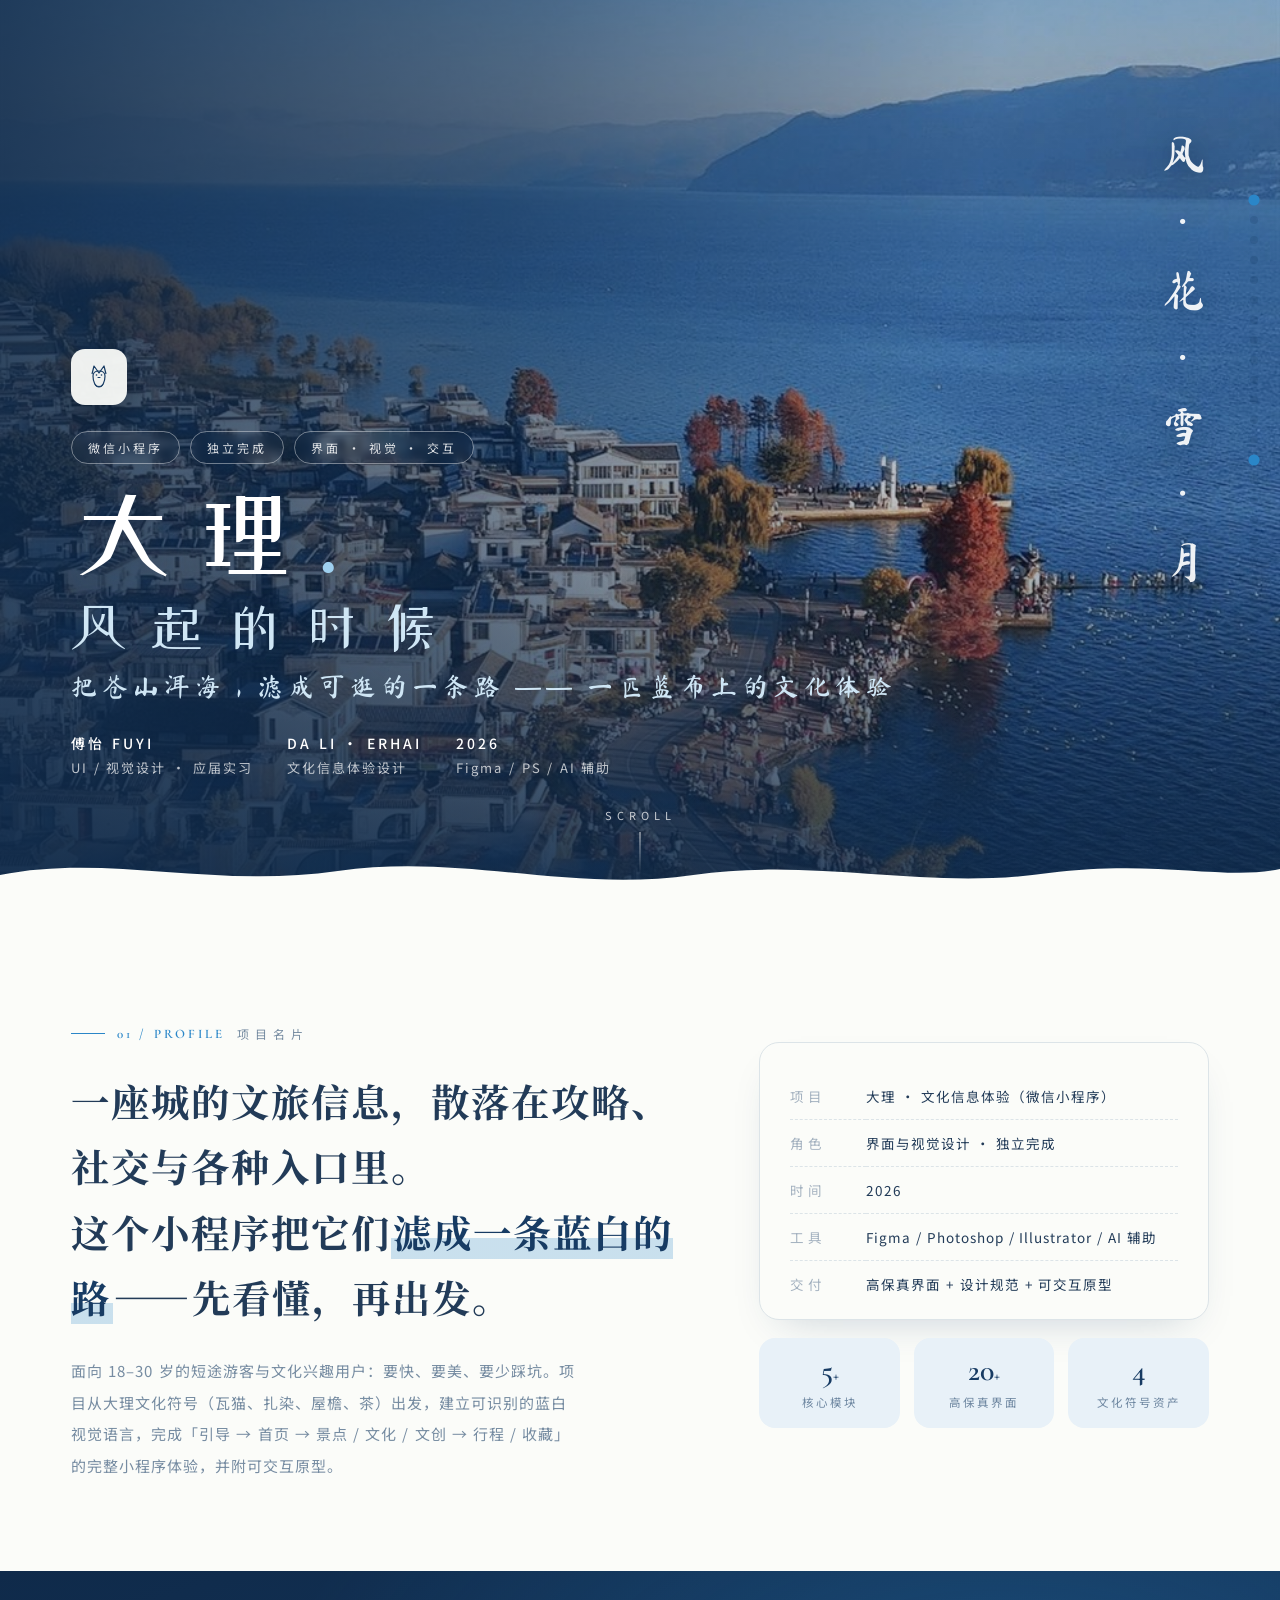
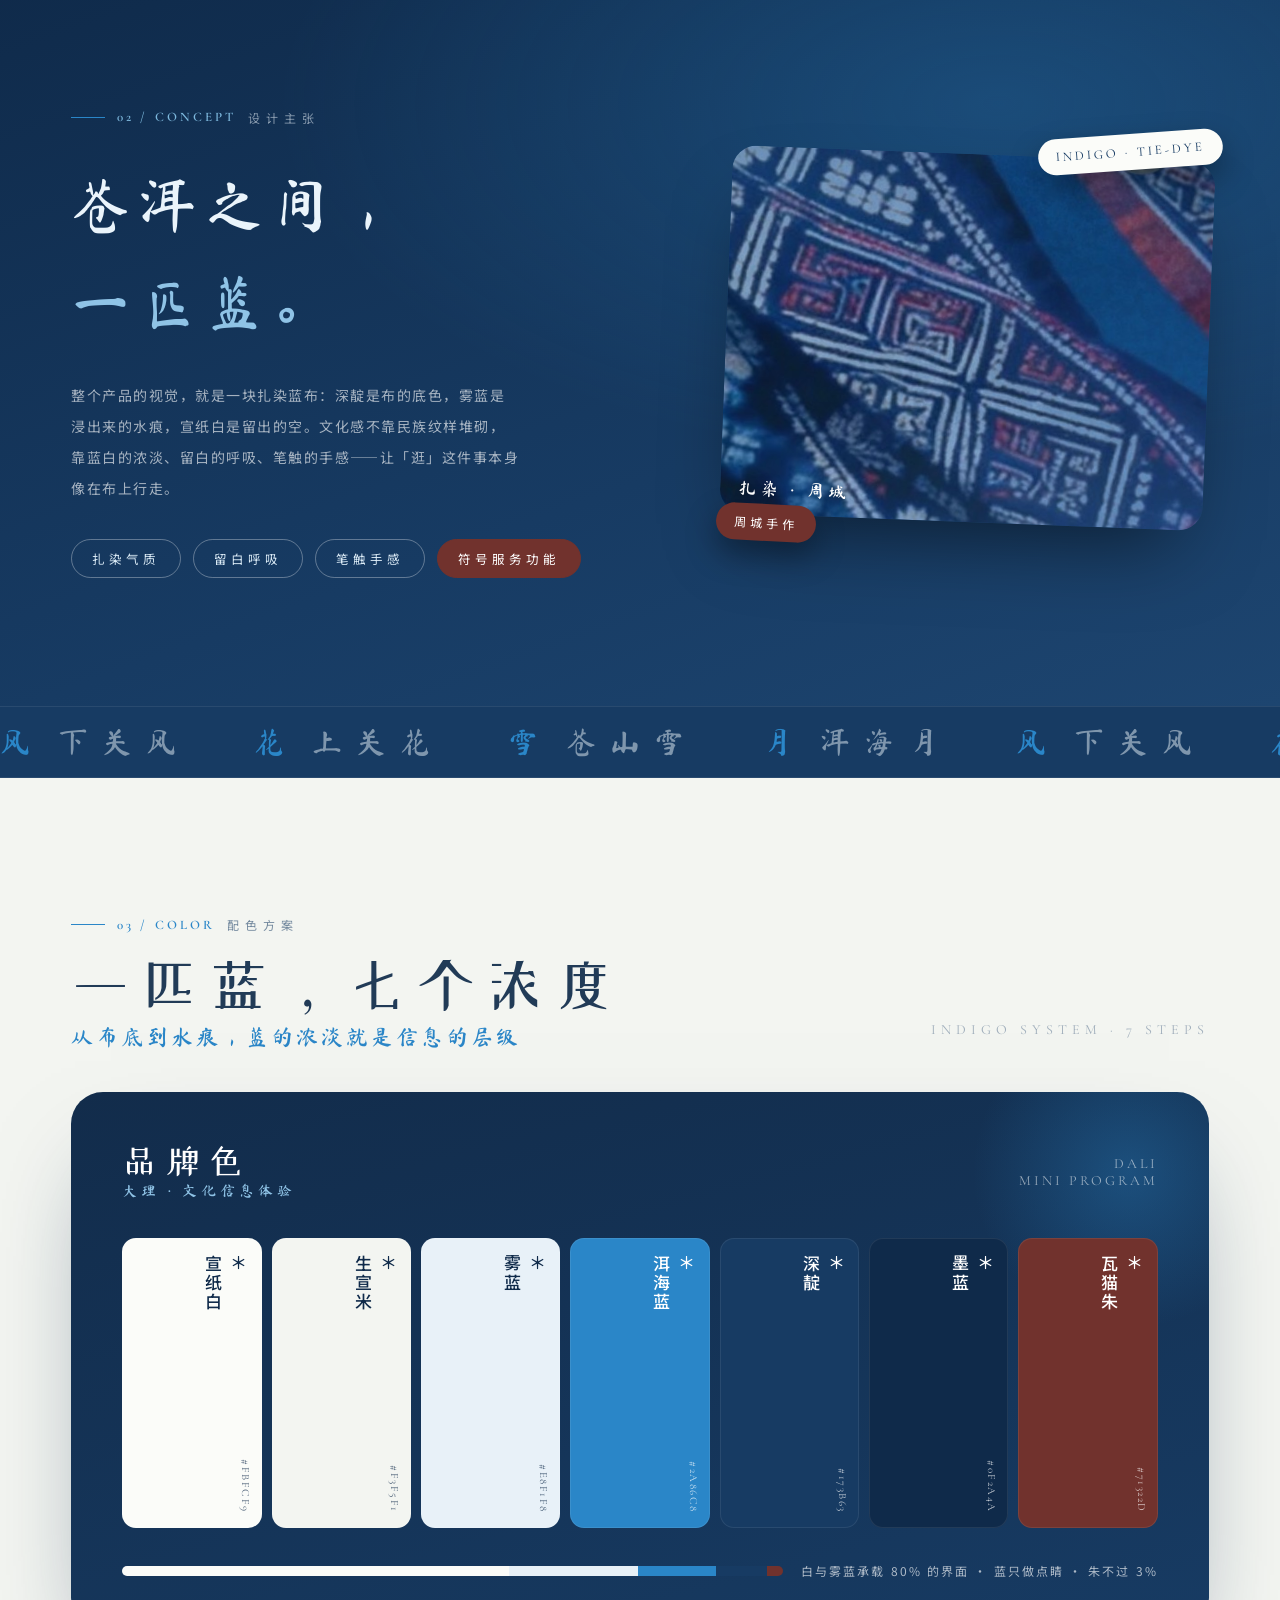
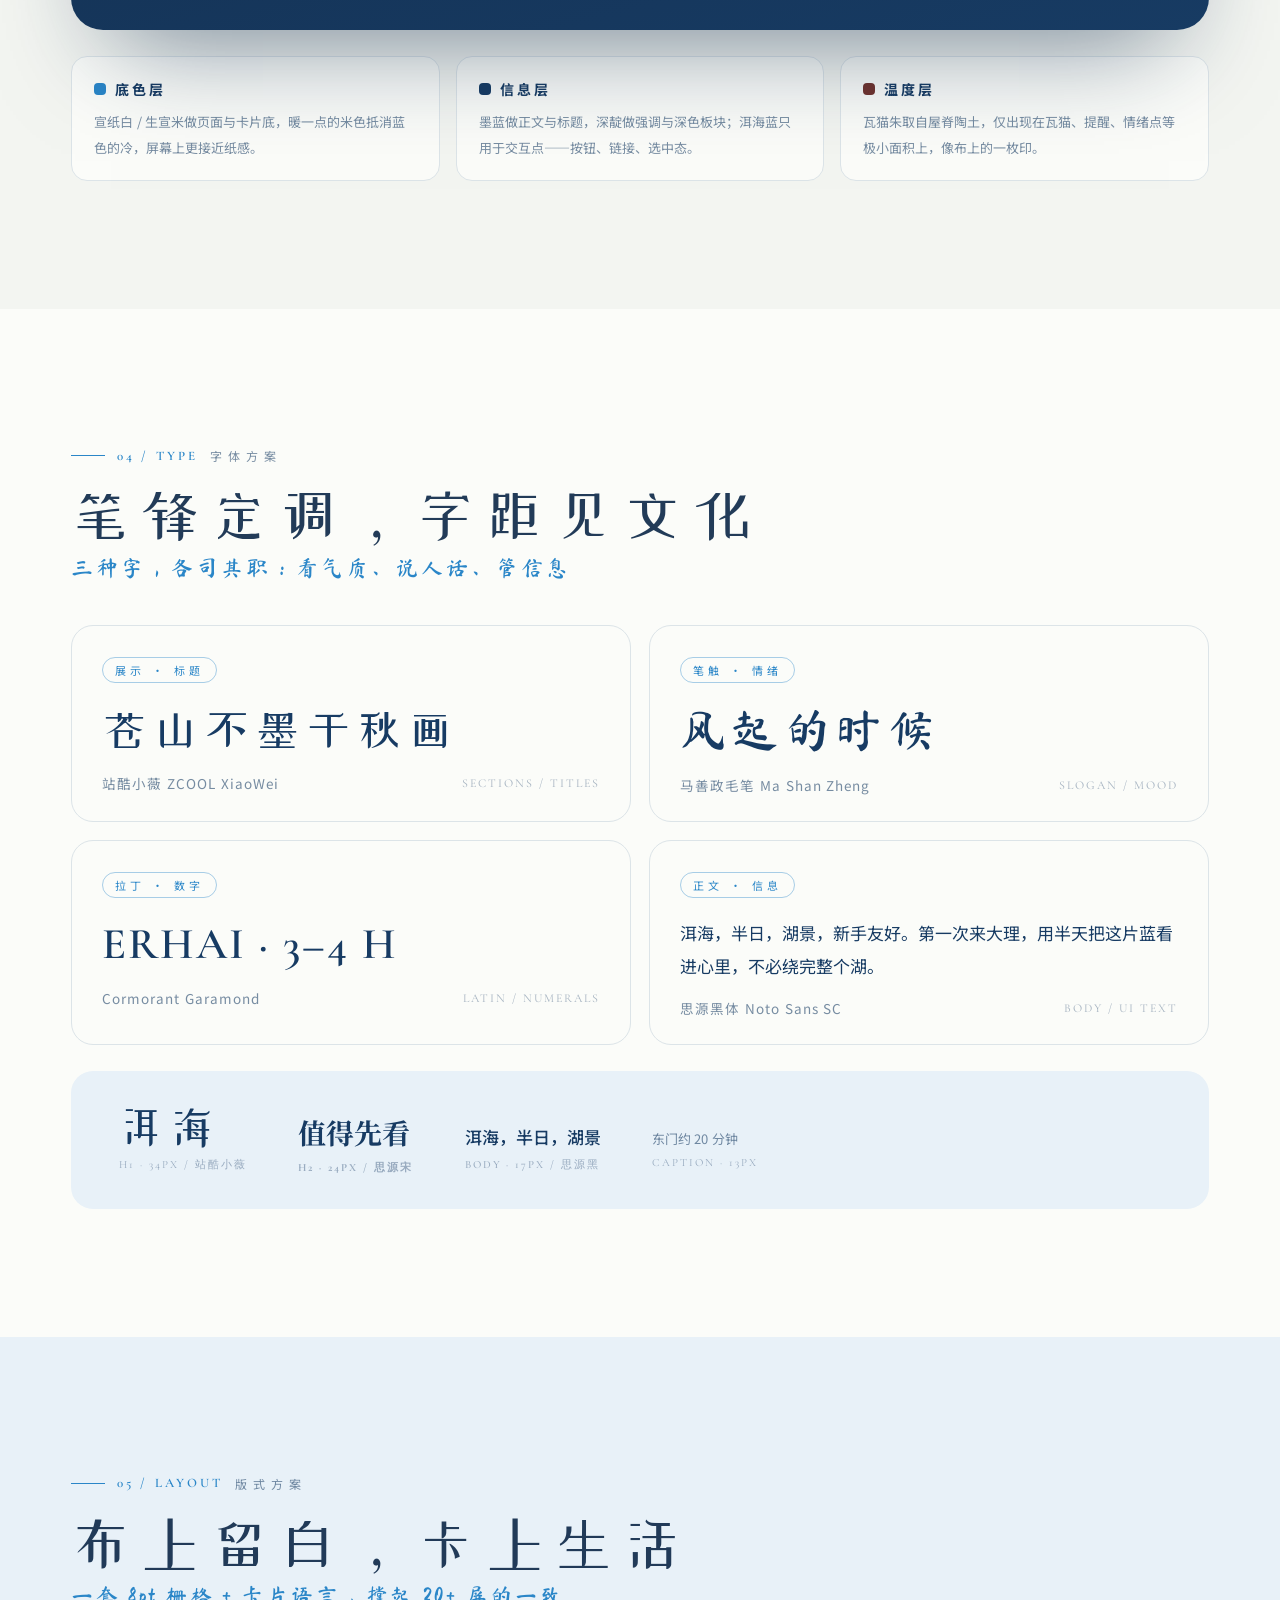
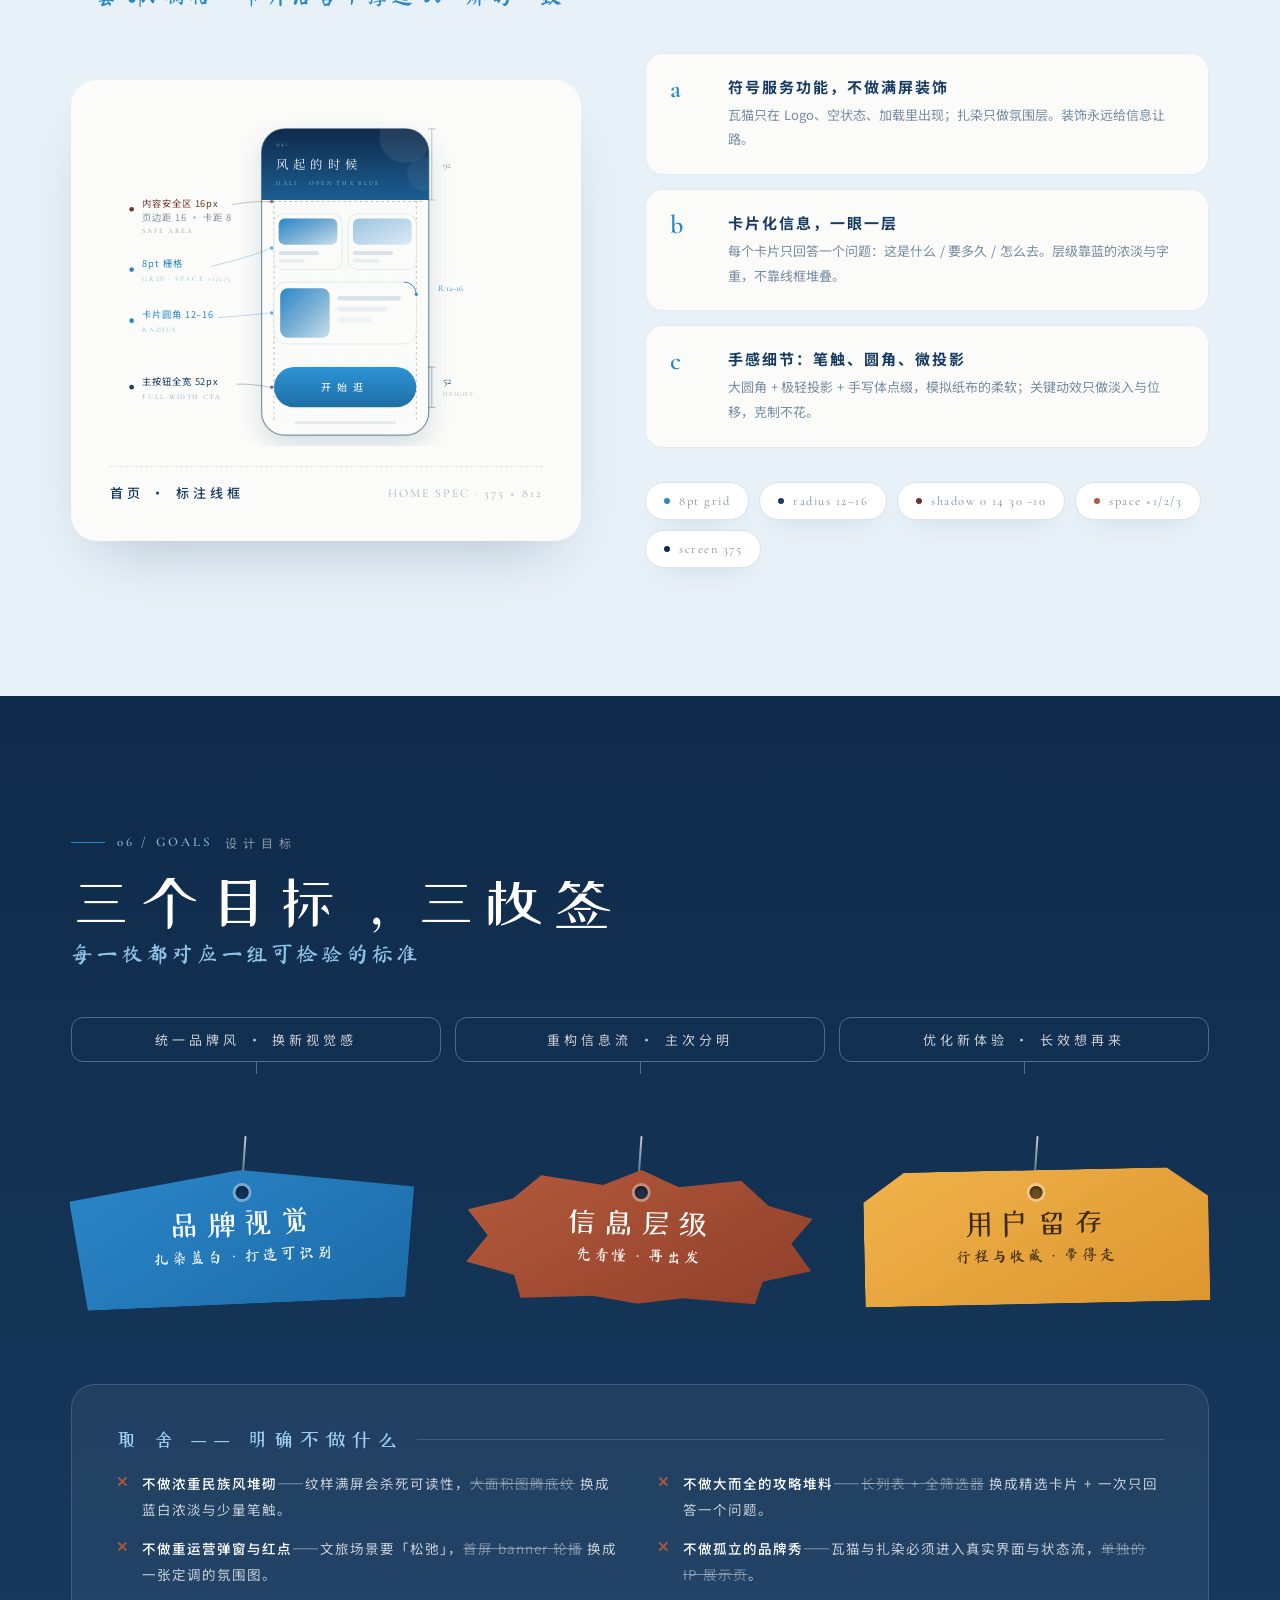
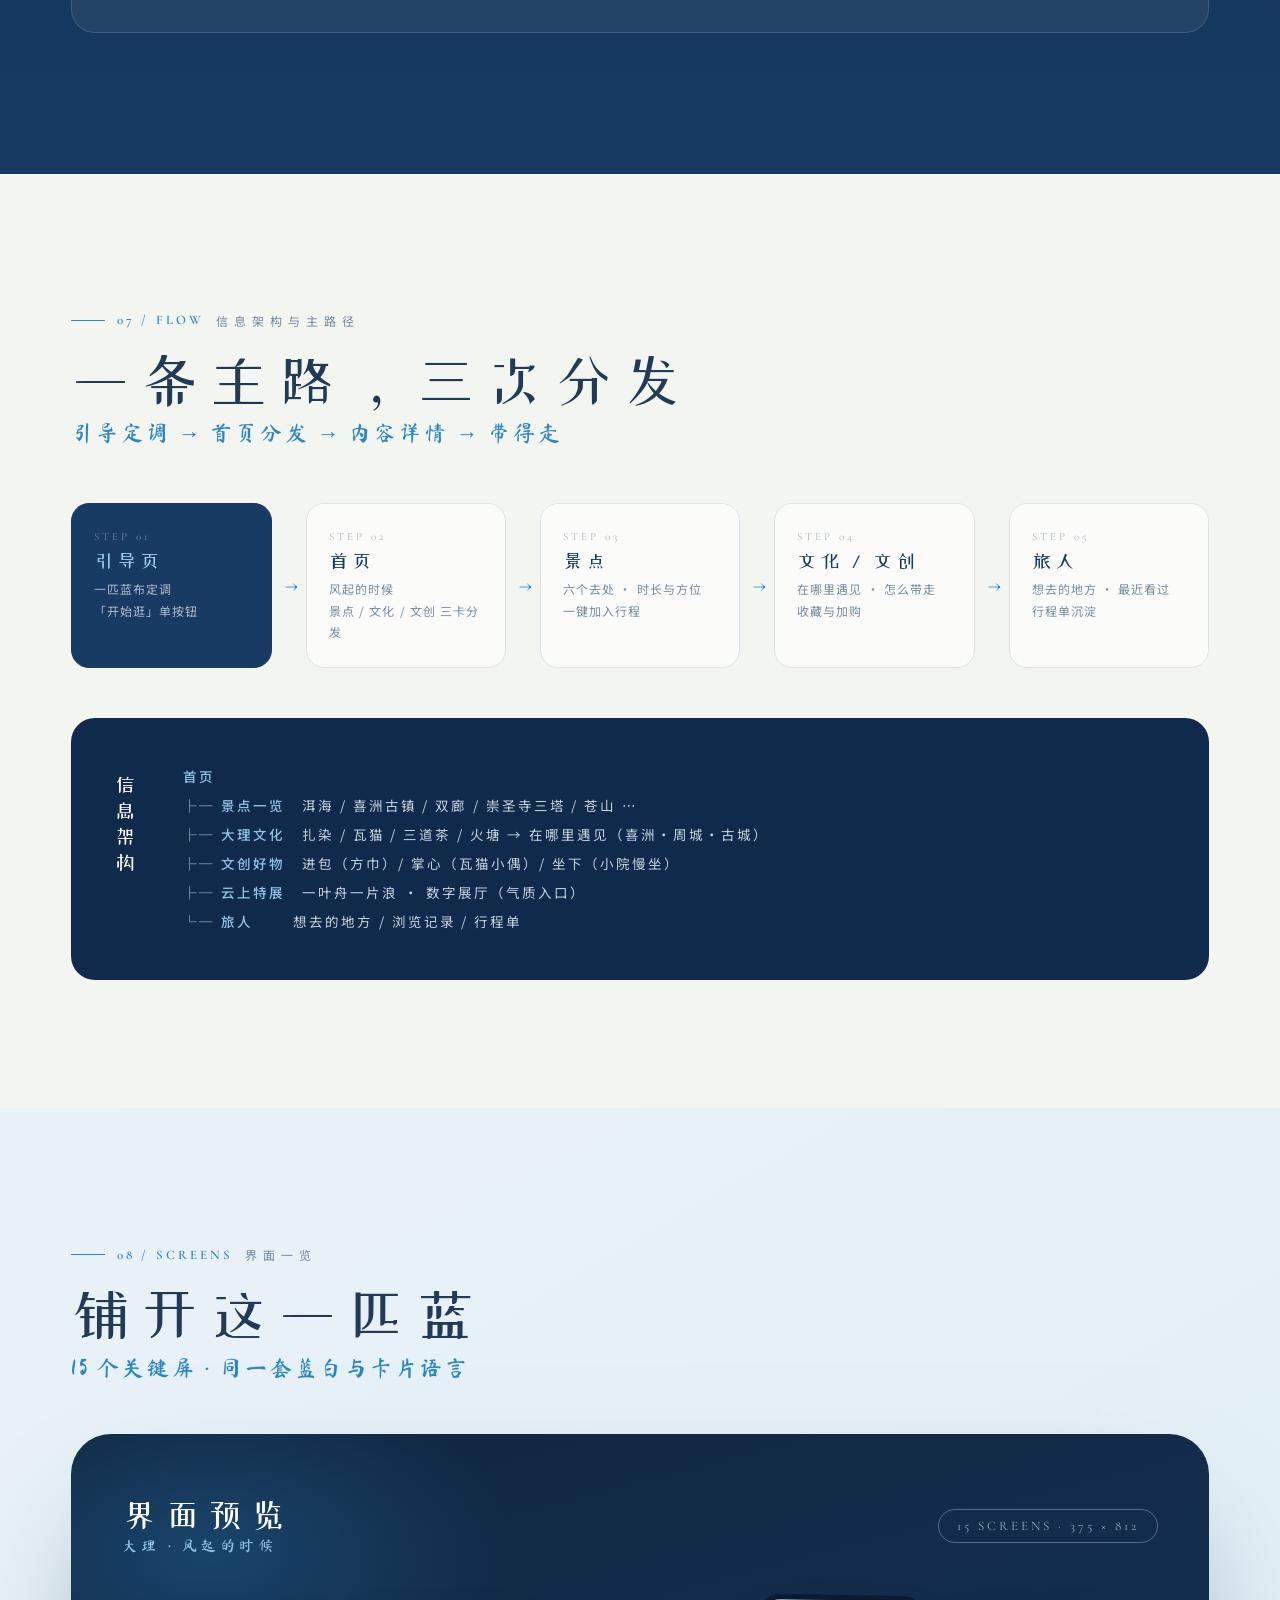
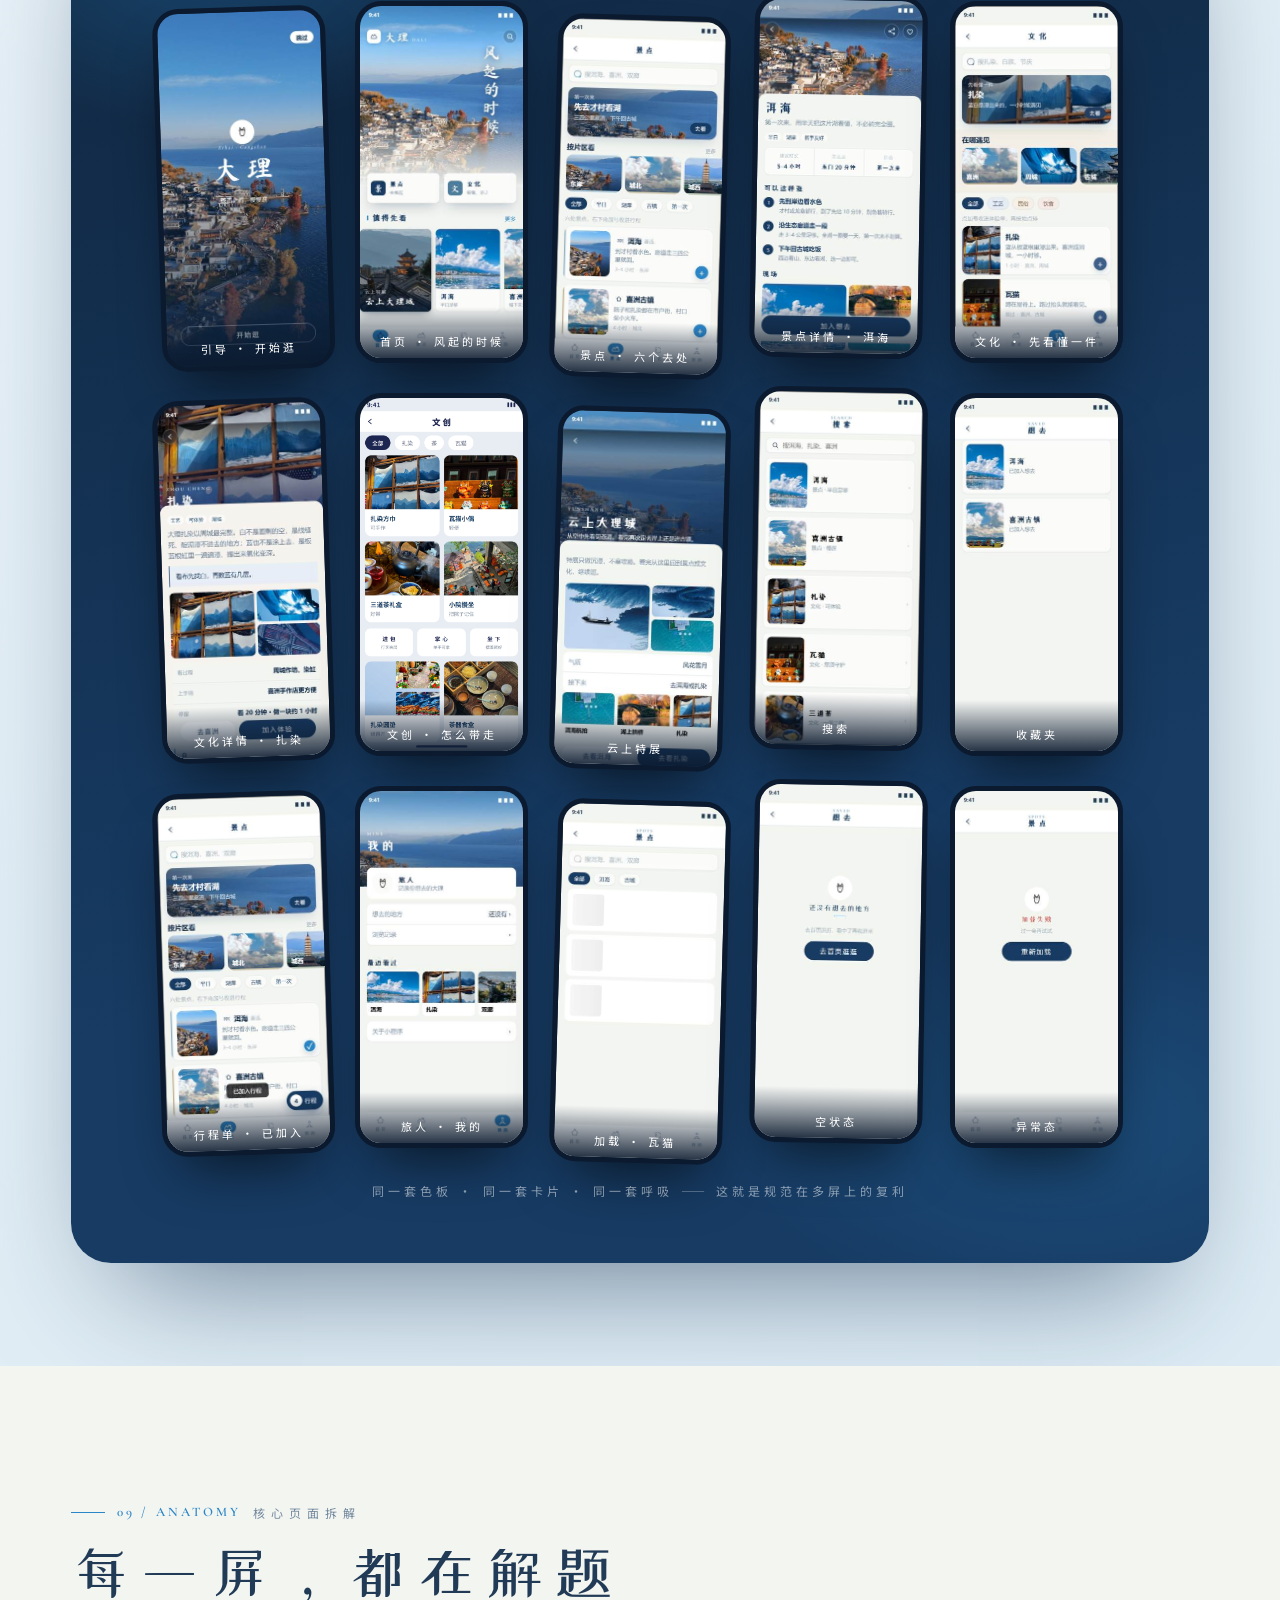
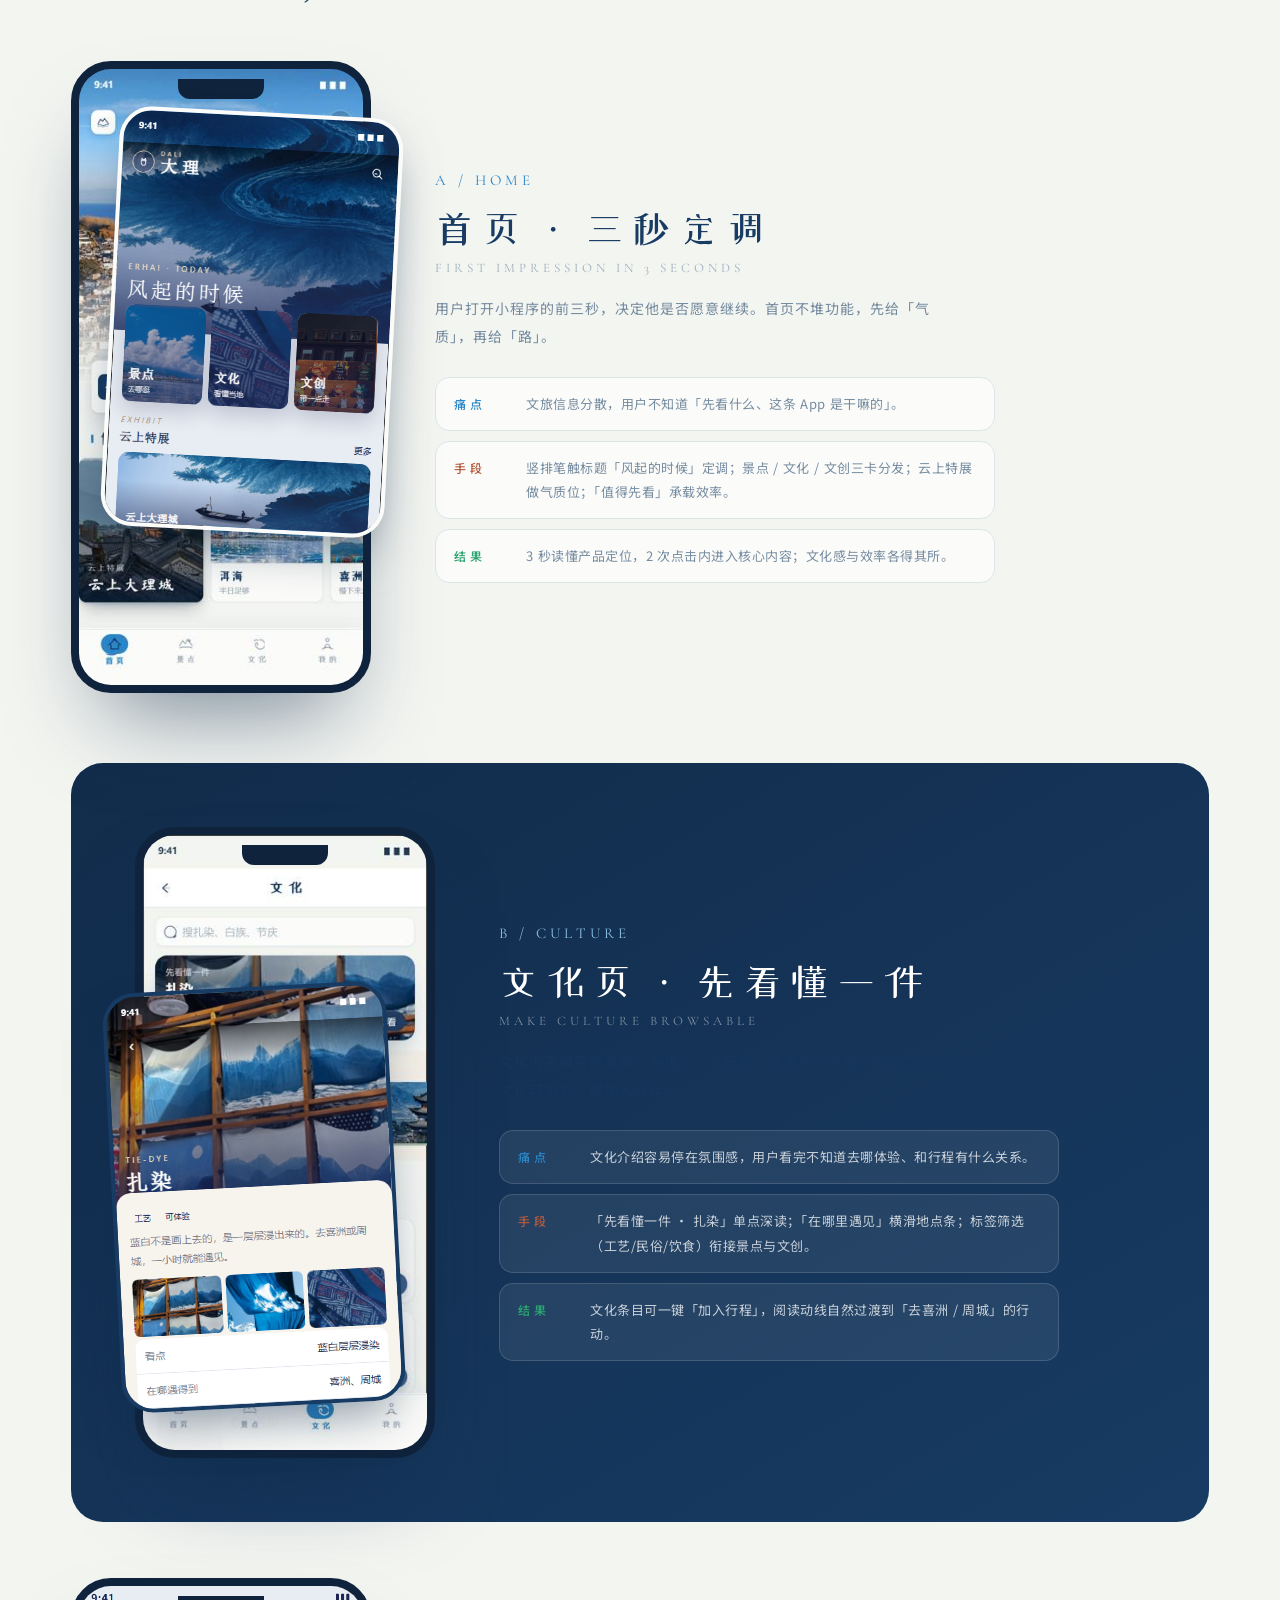
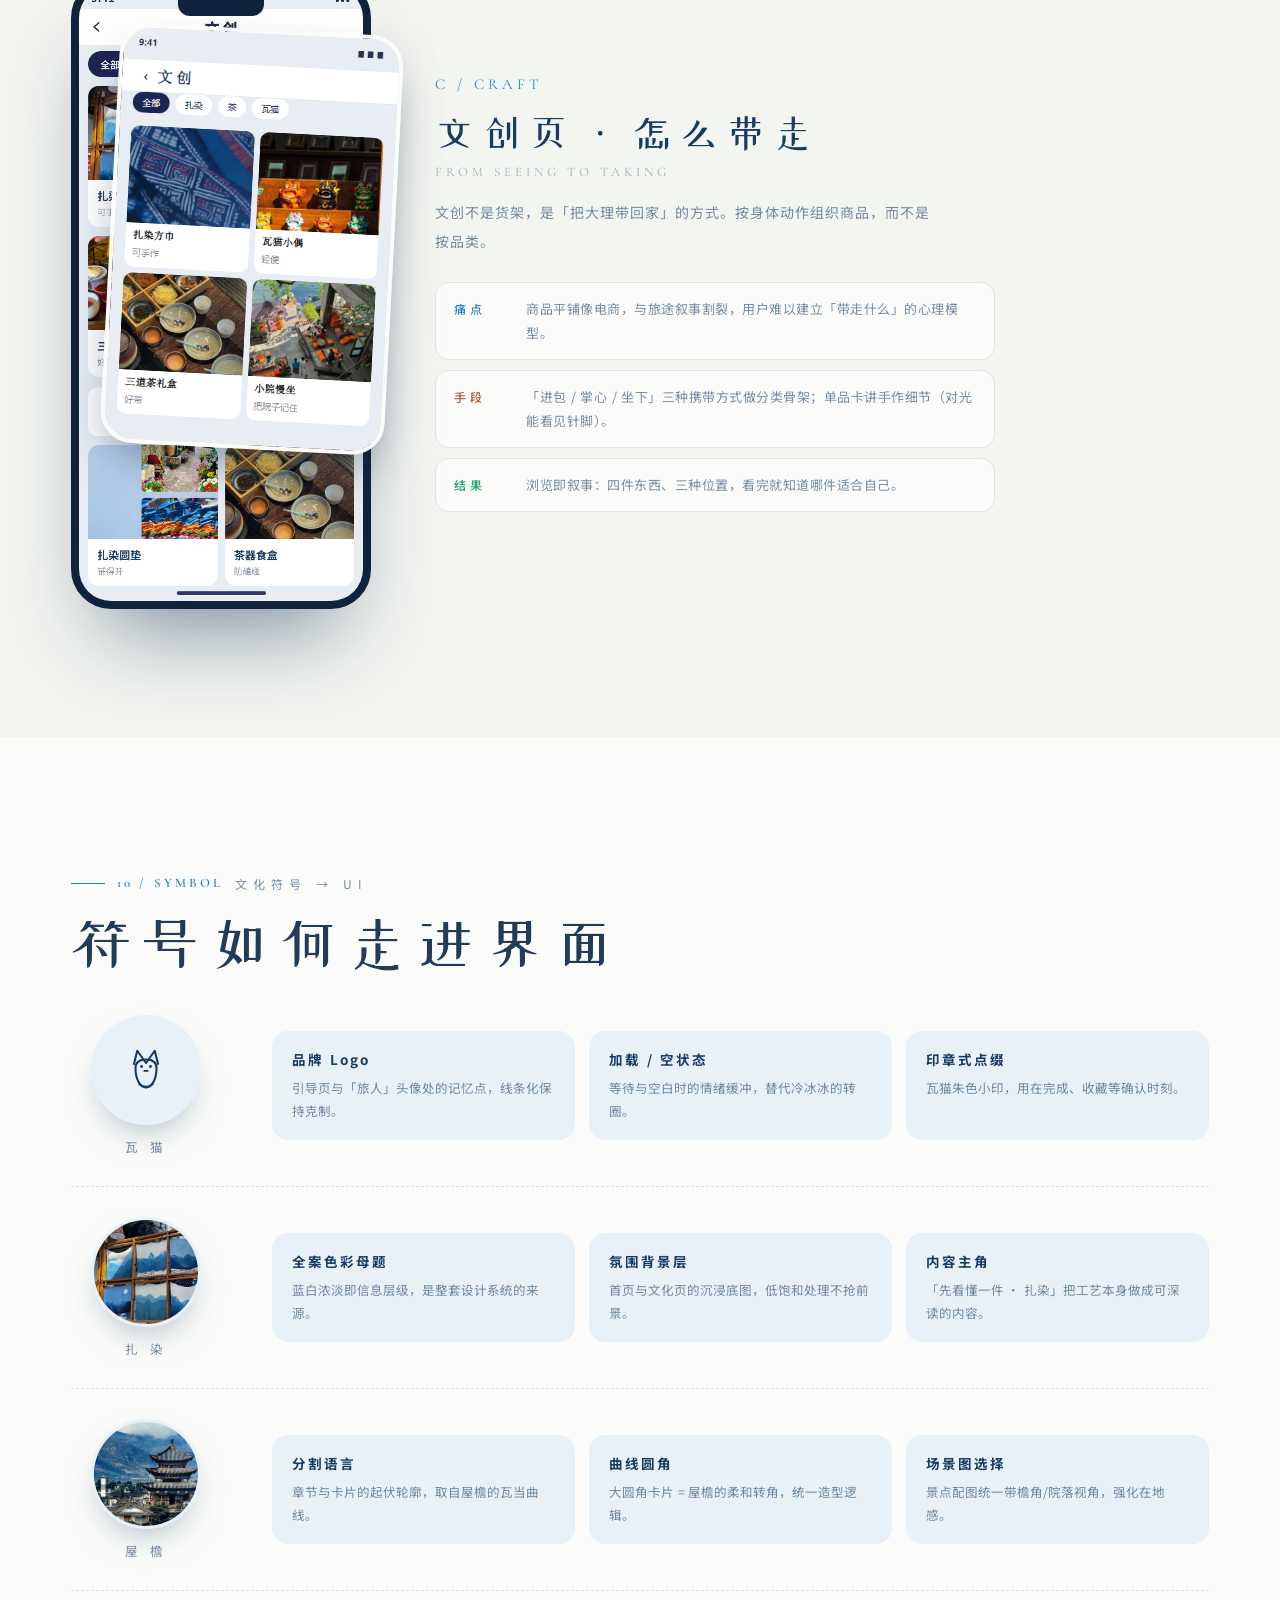
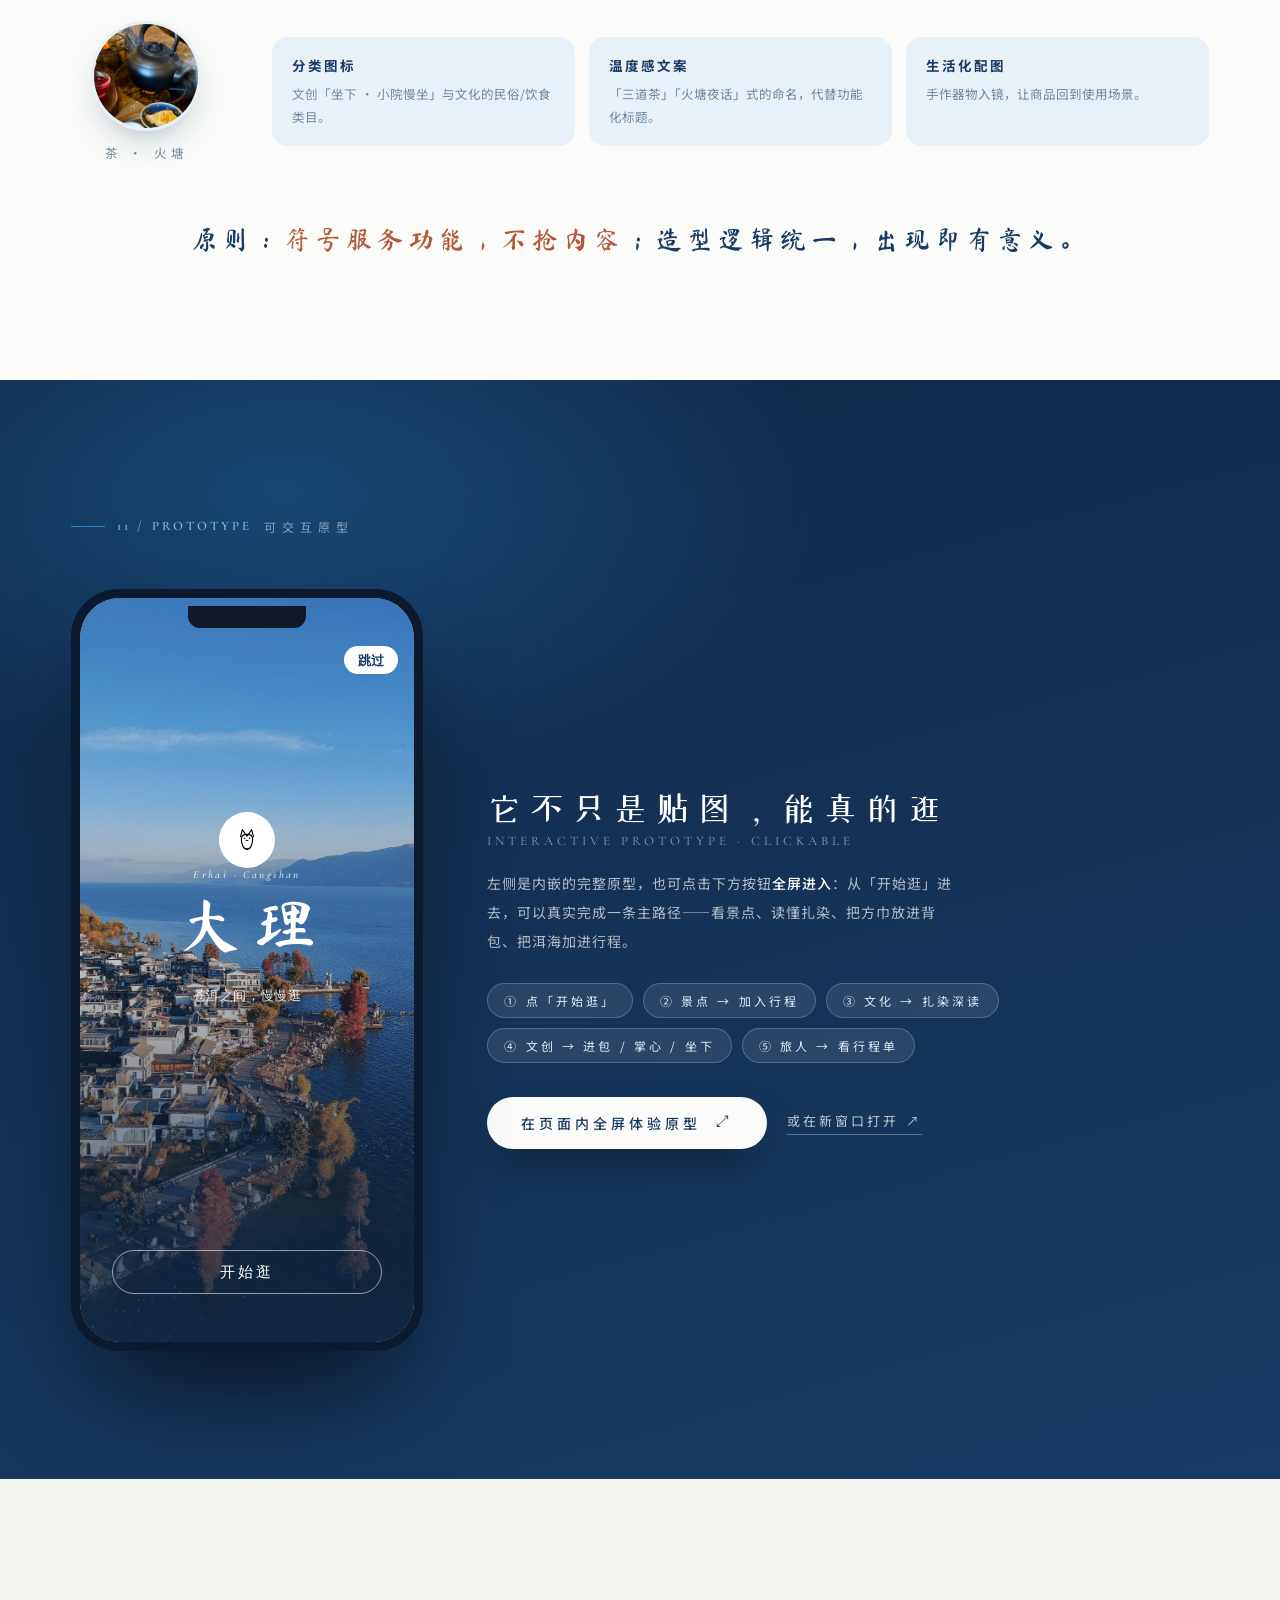
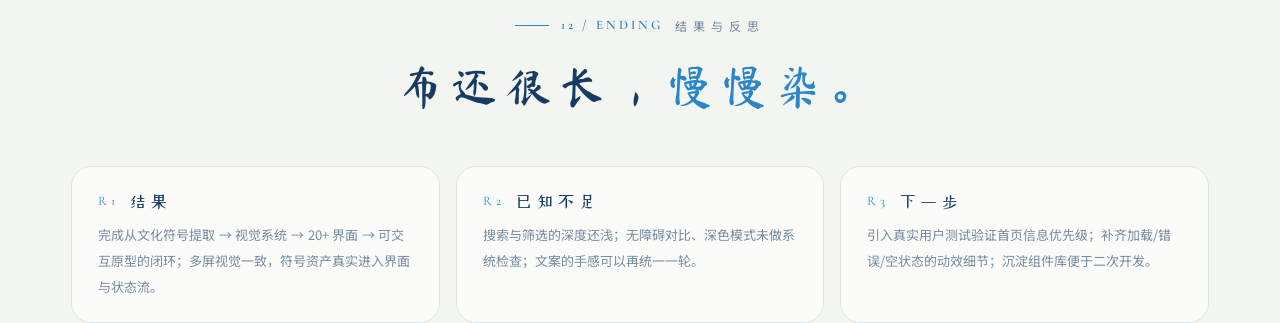
==== commit 68b9d0f6: "fix: 内嵌本地字体子集，保证 HTML/PDF 字体一致 - 新增 assets/fonts：5 个字体族 13 个 woff2 子集（共 1.8MB，OFL 许可） - index.html /" ====
--- a/index.html
+++ b/index.html
@@ -450,7 +450,7 @@
   a{text-decoration:none}
 }
 </style>
-<style id="__dm_no_drag_style__">* { -webkit-user-drag: none !important; }</style><style id="__dm_bindable_badge_style__">[data-sp-bindable="database"]{outline:1px dashed #0088ff;outline-offset:2px;border-radius:4px;}[data-sp-bindable="database"] *{pointer-events:none !important;transition:none !important;animation:none !important;}[data-sp-bindable="database"]{transition:none !important;animation:none !important;}</style></head>
+<style id="__dm_no_drag_style__">* { -webkit-user-drag: none !important; }</style><style id="__dm_bindable_badge_style__">[data-sp-bindable="database"]{outline:1px dashed #0088ff;outline-offset:2px;border-radius:4px;}[data-sp-bindable="database"] *{pointer-events:none !important;transition:none !important;animation:none !important;}[data-sp-bindable="database"]{transition:none !important;animation:none !important;}</style><link rel="stylesheet" href="assets/fonts/fonts.css" data-font-local="1"></head>
 <body data-page-node-id="Ipwy0qPxVaQL7XbOe3DE6q" style="position: relative;">
 
 <div id="bar" data-page-node-id="oF9xtVgSIAOMmHNa3aGbl7" style="width: 99.7603%;"></div>
--- a/assets/fonts/fonts.css
+++ b/assets/fonts/fonts.css
@@ -0,0 +1,20 @@
+/* 本地内嵌字体子集 —— 由项目用字子集化生成，保证 HTML / PDF / 离线预览 字体一致
+   字体来源：Google Fonts（OFL 许可） · ZCOOL XiaoWei / Ma Shan Zheng / Noto Serif SC / Noto Sans SC / Cormorant Garamond */
+
+@font-face{font-family:'ZCOOL XiaoWei';font-style:normal;font-weight:400;font-display:block;src:url(zcoolxiaowei-400.woff2) format('woff2')}
+
+@font-face{font-family:'Ma Shan Zheng';font-style:normal;font-weight:400;font-display:block;src:url(mashanzheng-400.woff2) format('woff2')}
+
+@font-face{font-family:'Noto Serif SC';font-style:normal;font-weight:500;font-display:block;src:url(notoserifsc-500.woff2) format('woff2')}
+@font-face{font-family:'Noto Serif SC';font-style:normal;font-weight:600;font-display:block;src:url(notoserifsc-600.woff2) format('woff2')}
+@font-face{font-family:'Noto Serif SC';font-style:normal;font-weight:700;font-display:block;src:url(notoserifsc-700.woff2) format('woff2')}
+@font-face{font-family:'Noto Serif SC';font-style:normal;font-weight:900;font-display:block;src:url(notoserifsc-900.woff2) format('woff2')}
+
+@font-face{font-family:'Noto Sans SC';font-style:normal;font-weight:300;font-display:block;src:url(notosanssc-300.woff2) format('woff2')}
+@font-face{font-family:'Noto Sans SC';font-style:normal;font-weight:400;font-display:block;src:url(notosanssc-400.woff2) format('woff2')}
+@font-face{font-family:'Noto Sans SC';font-style:normal;font-weight:500;font-display:block;src:url(notosanssc-500.woff2) format('woff2')}
+@font-face{font-family:'Noto Sans SC';font-style:normal;font-weight:700;font-display:block;src:url(notosanssc-700.woff2) format('woff2')}
+
+@font-face{font-family:'Cormorant Garamond';font-style:normal;font-weight:500;font-display:block;src:url(cormorantgaramond-500.woff2) format('woff2')}
+@font-face{font-family:'Cormorant Garamond';font-style:normal;font-weight:600;font-display:block;src:url(cormorantgaramond-600.woff2) format('woff2')}
+@font-face{font-family:'Cormorant Garamond';font-style:italic;font-weight:500;font-display:block;src:url(cormorantgaramond-i500.woff2) format('woff2')}
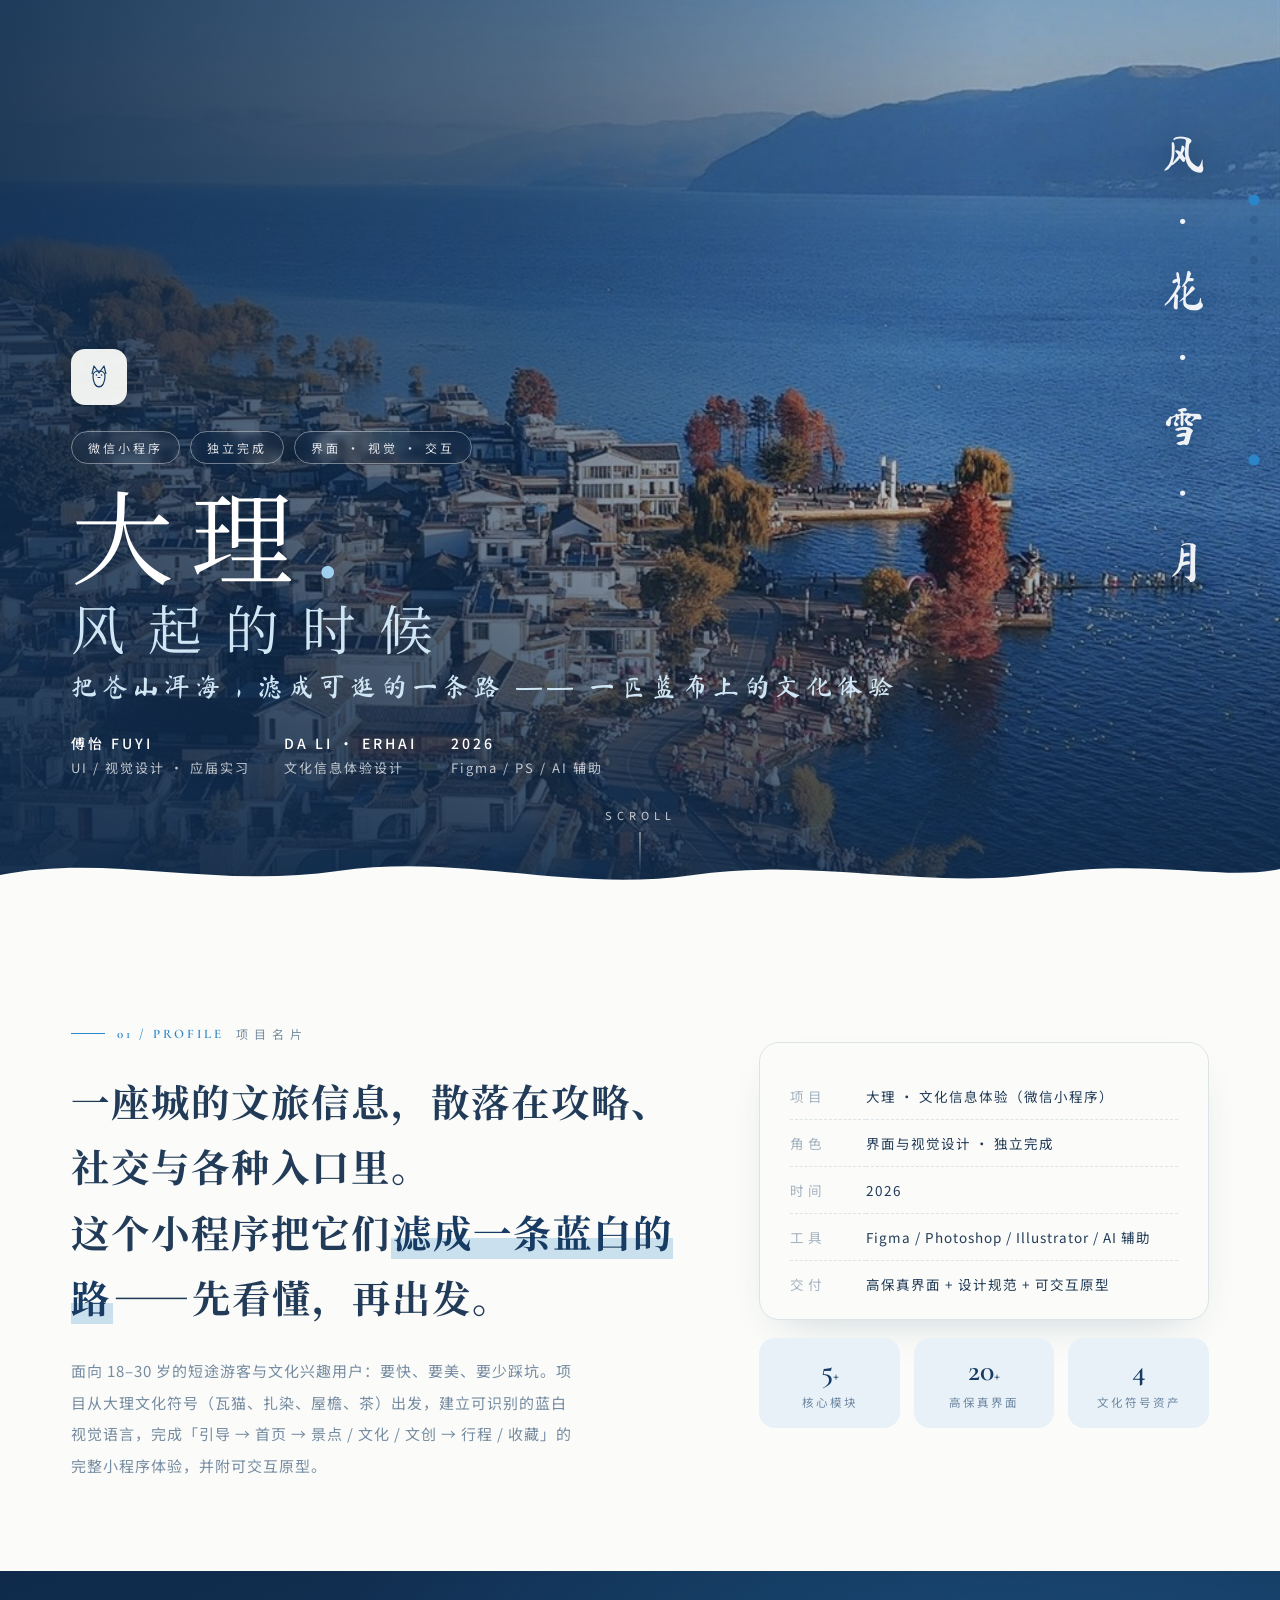
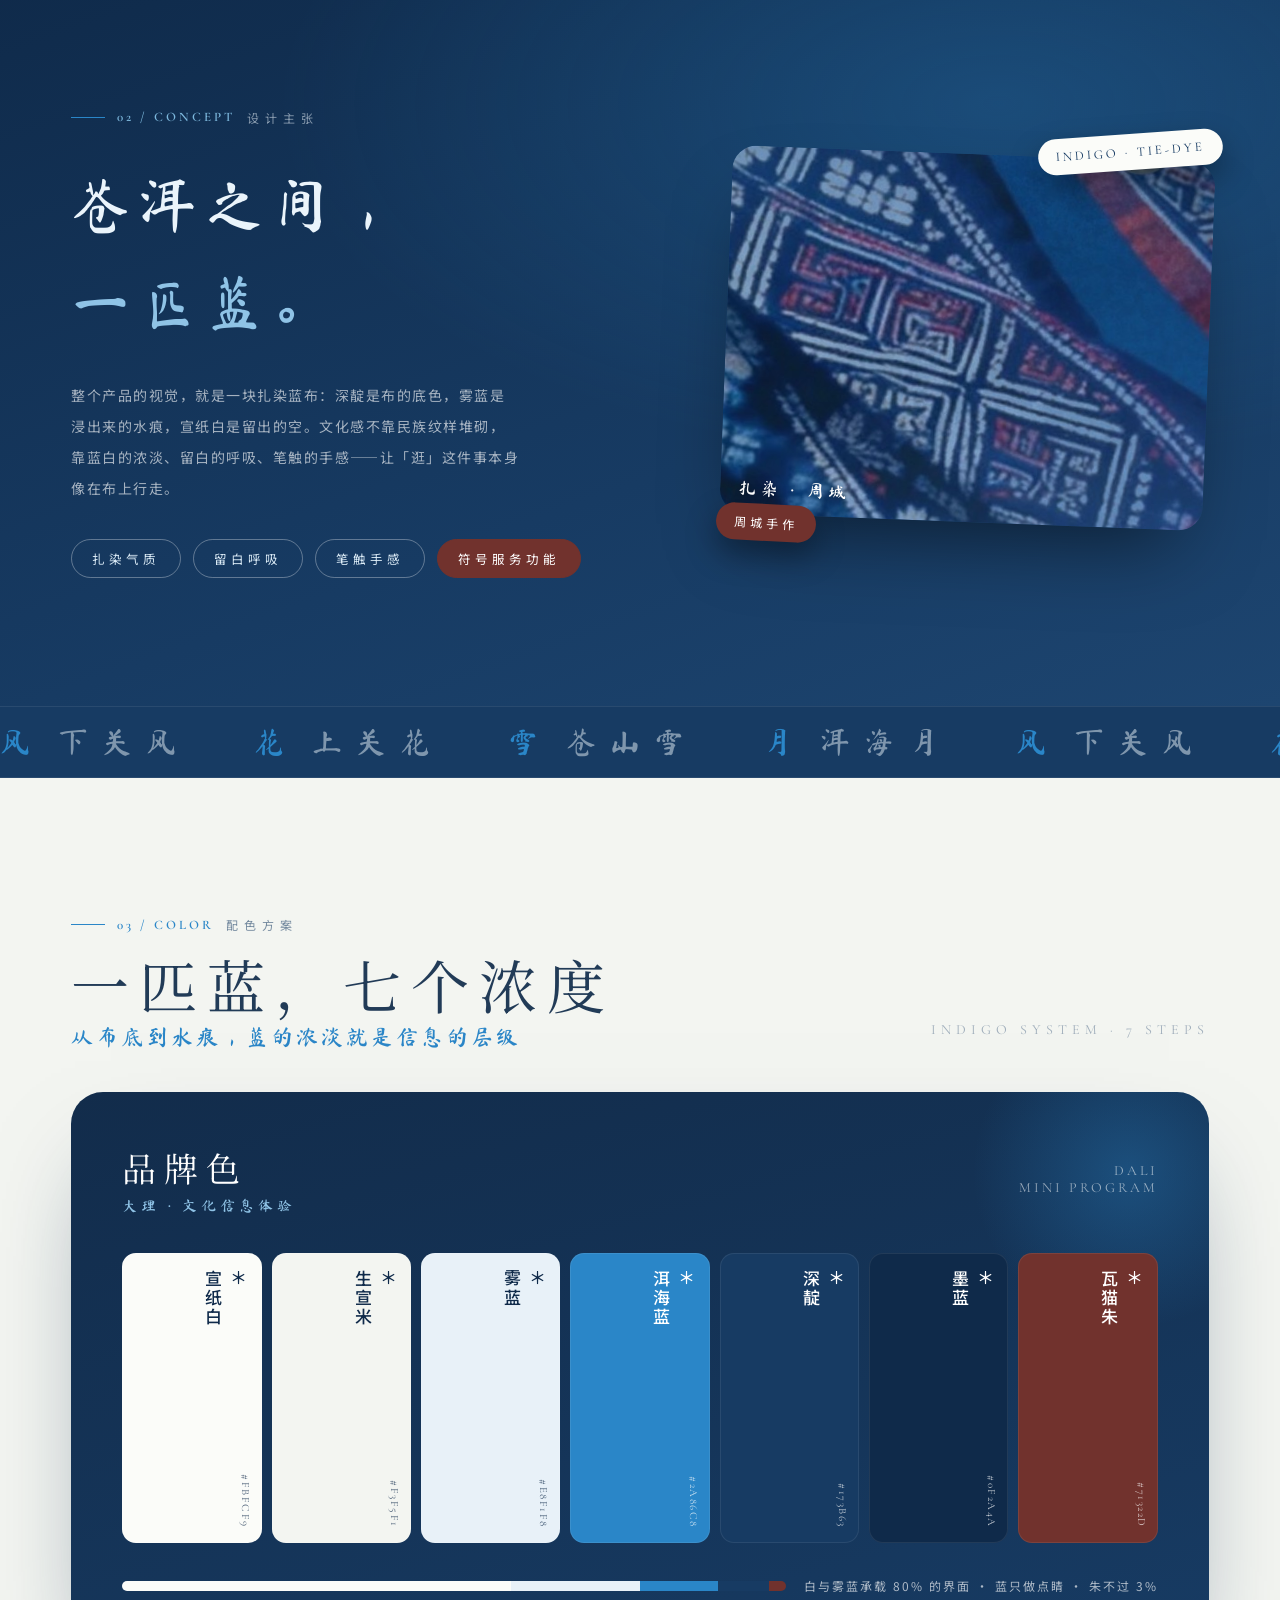
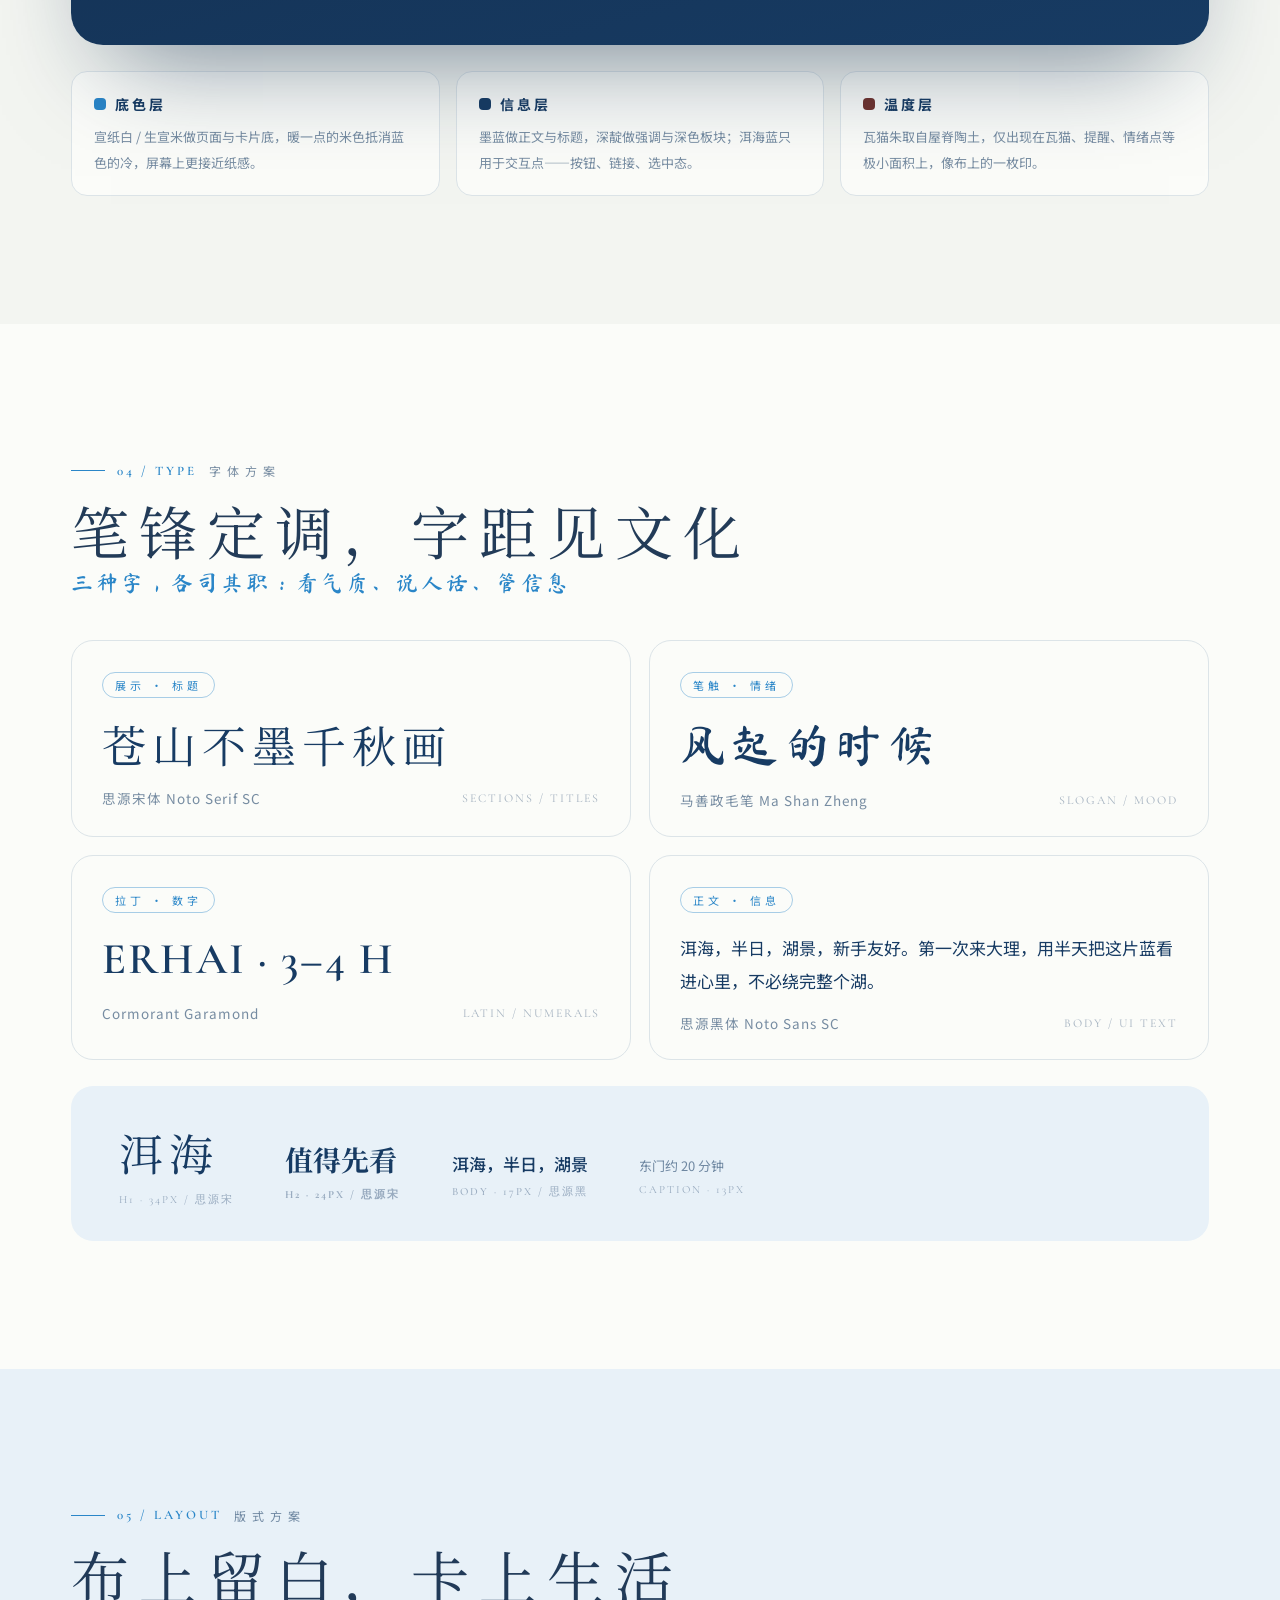
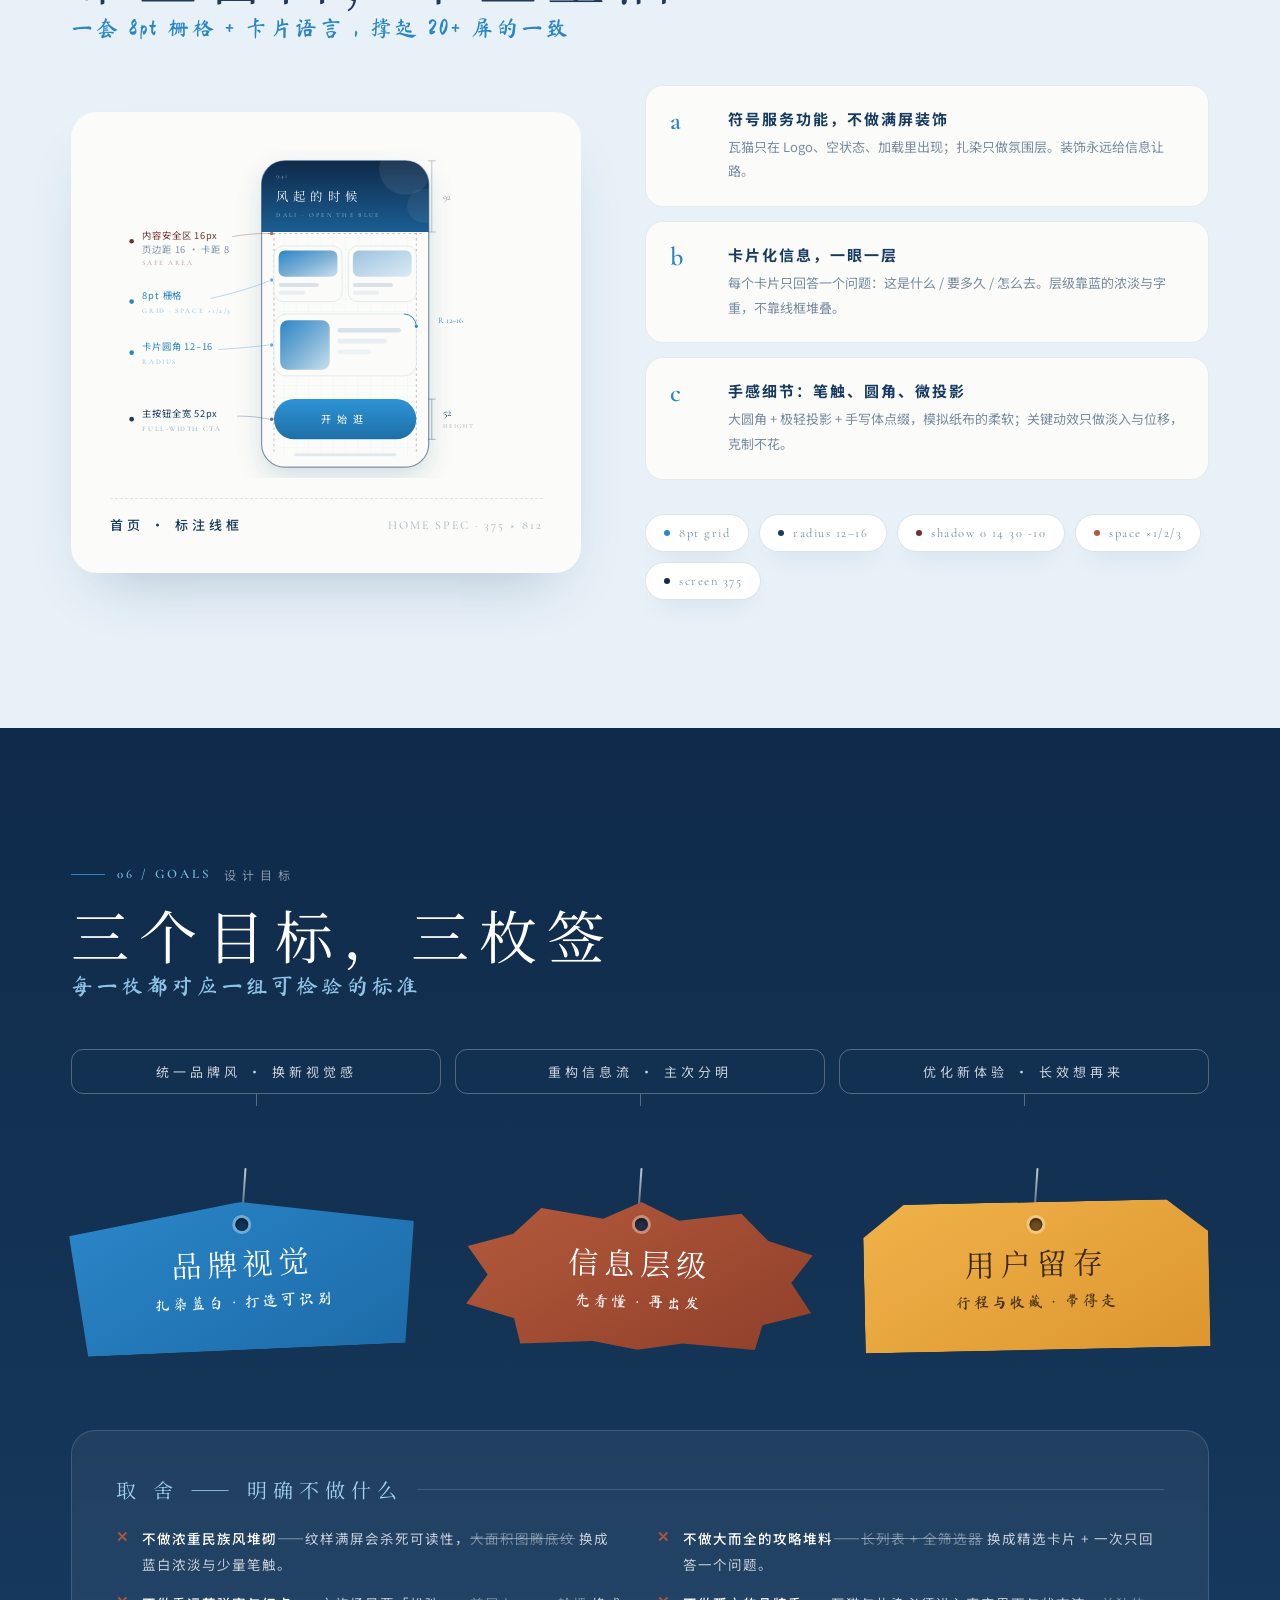
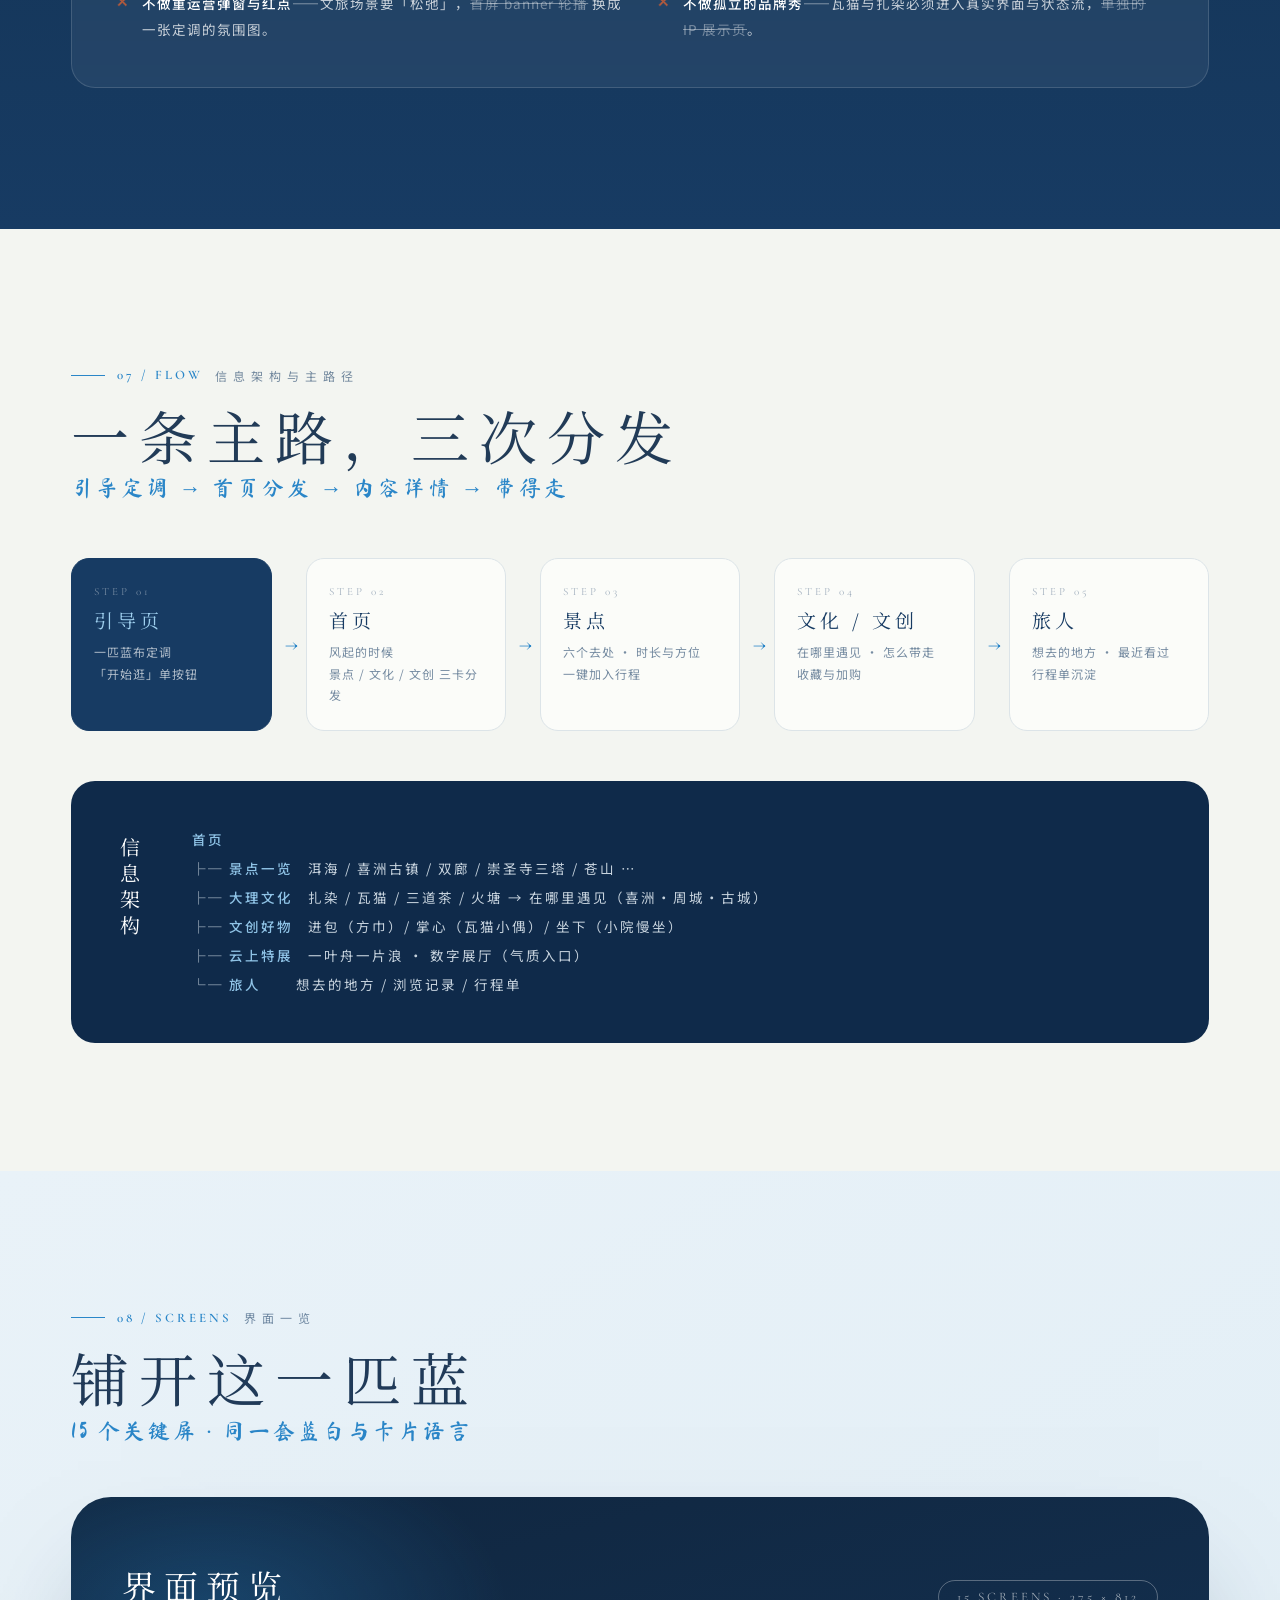
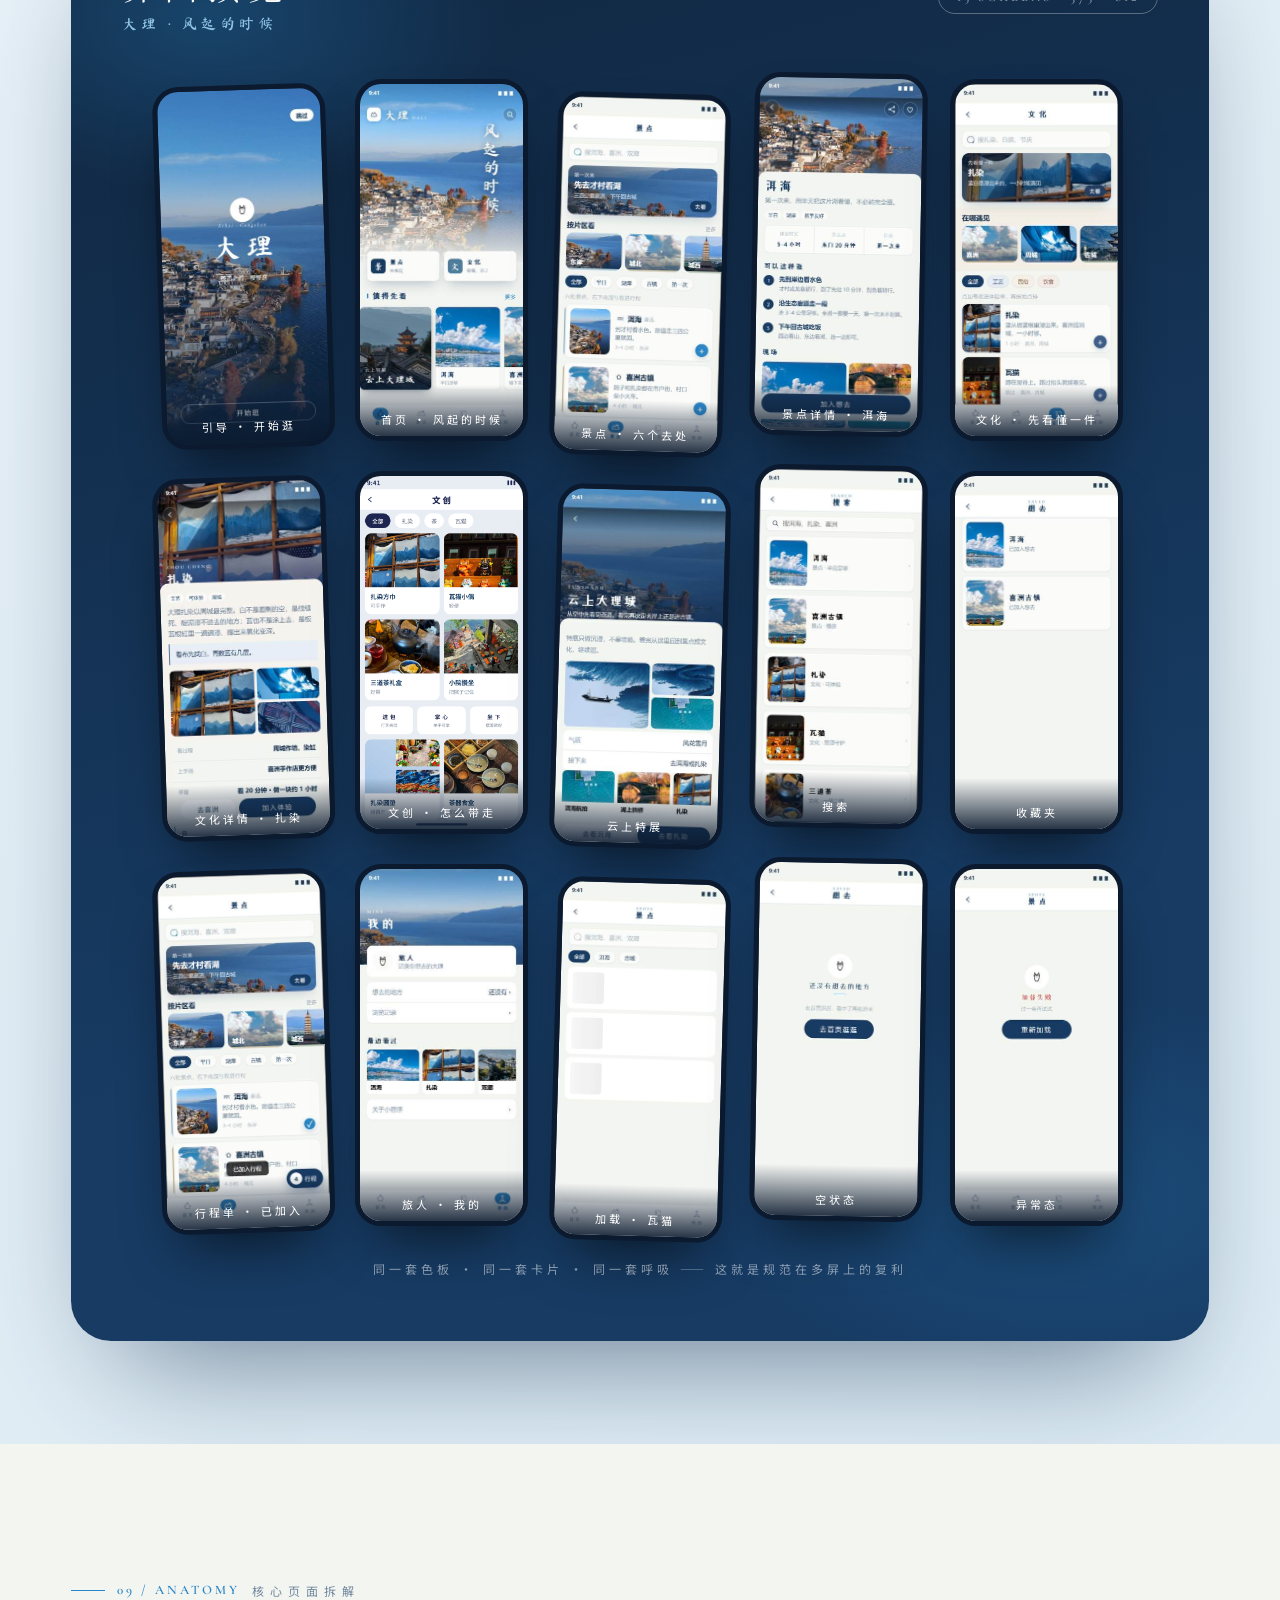
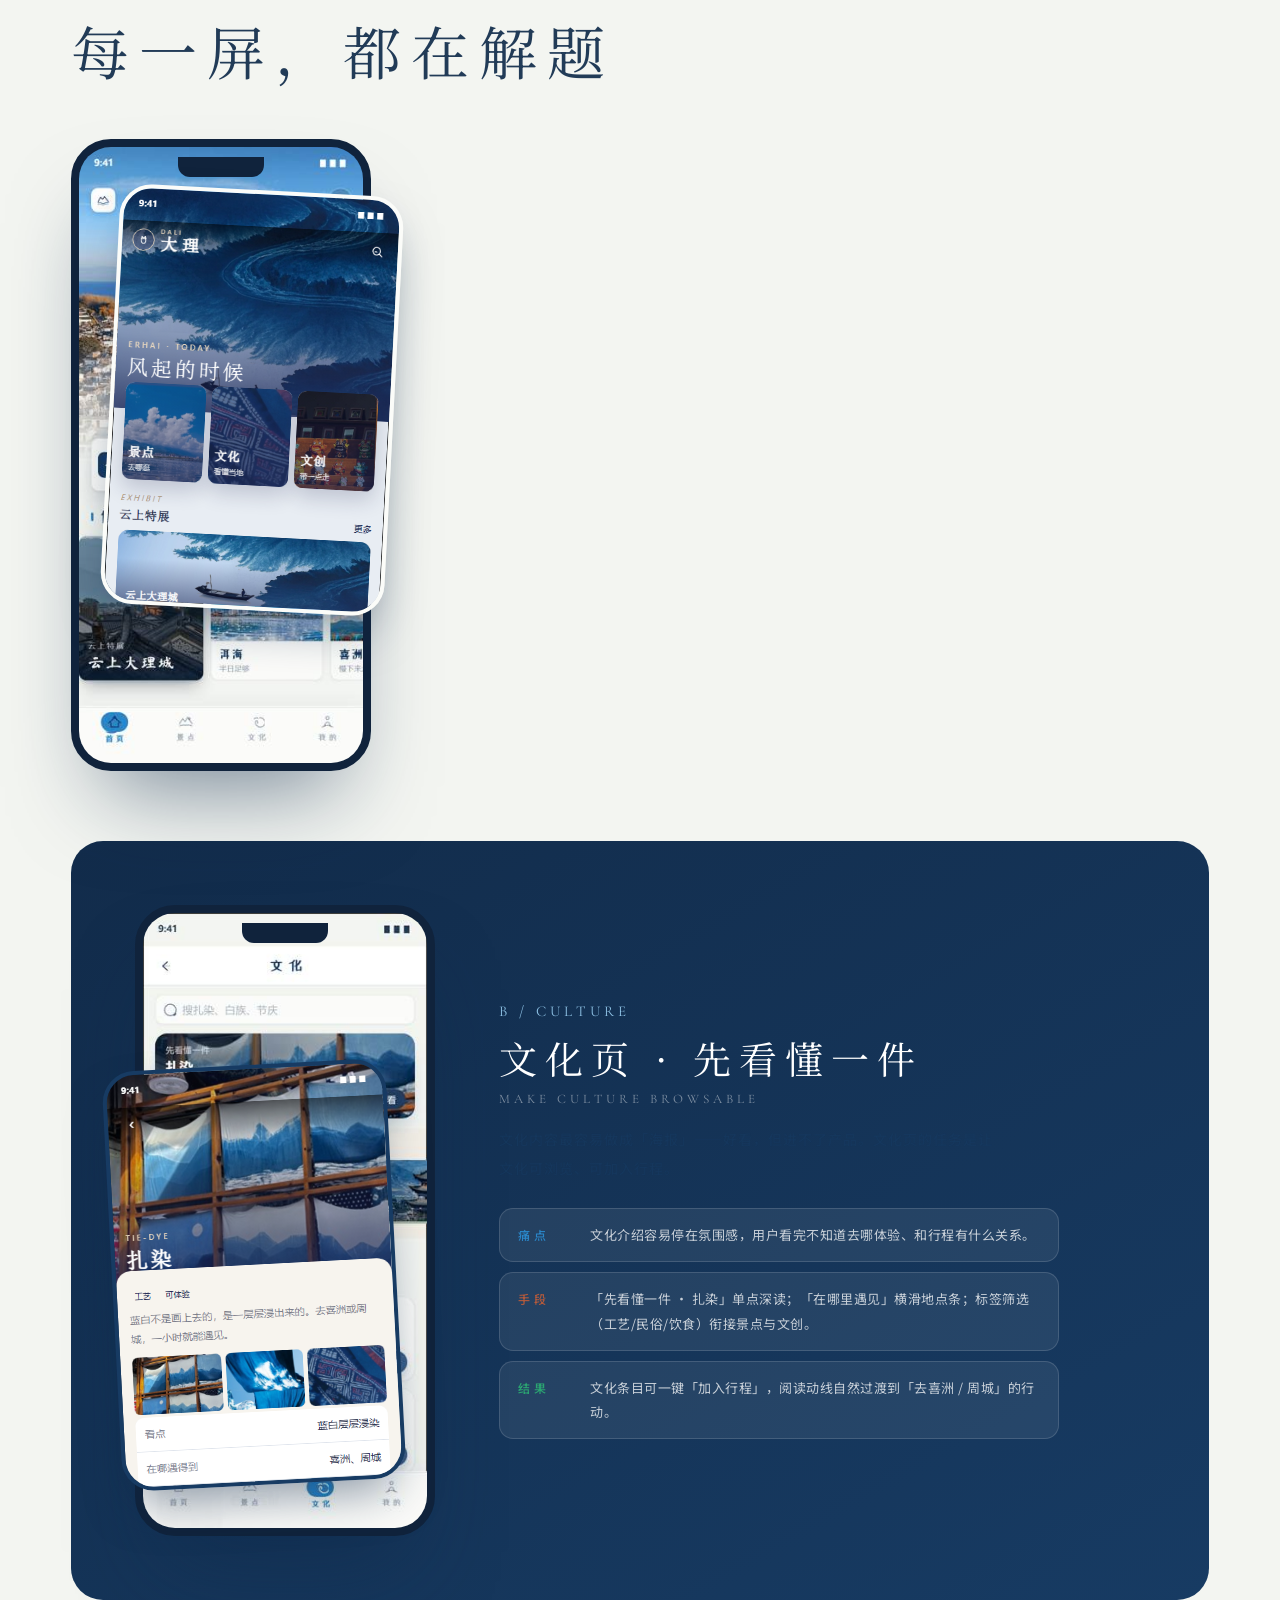
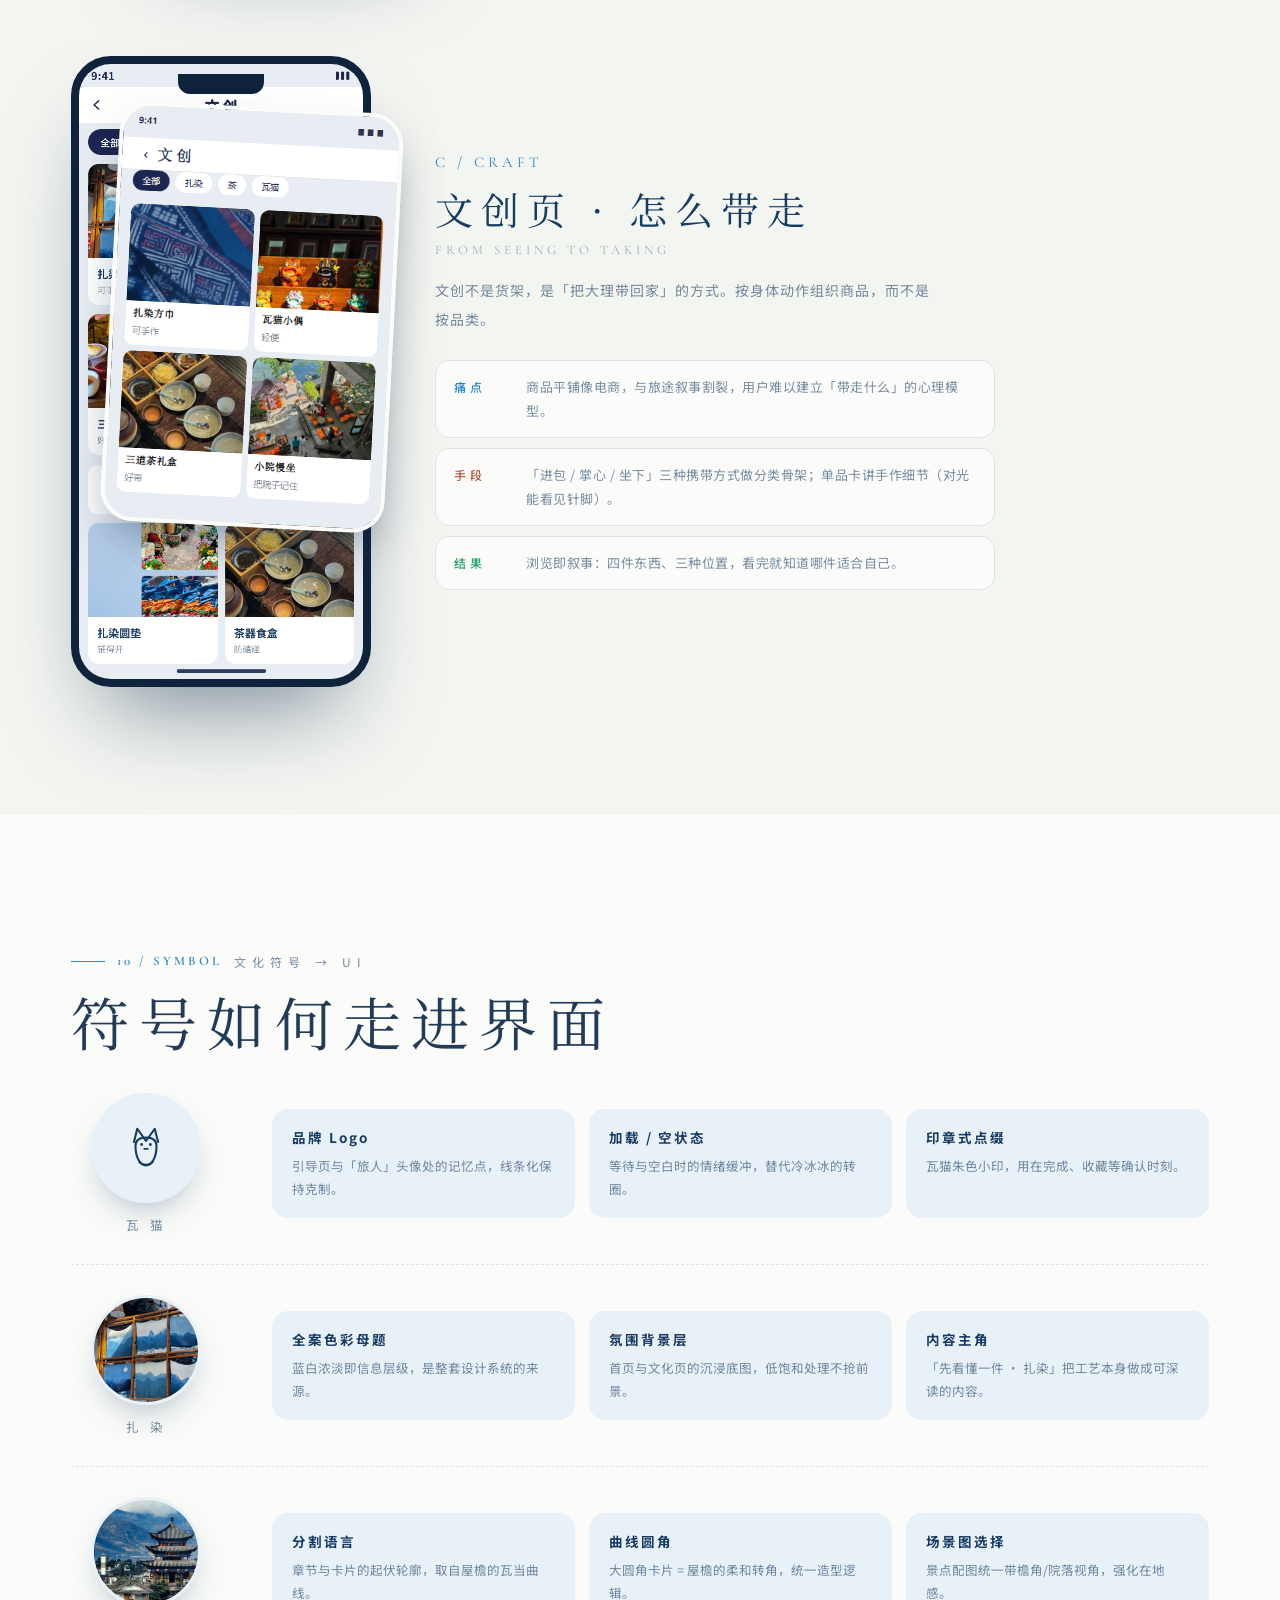
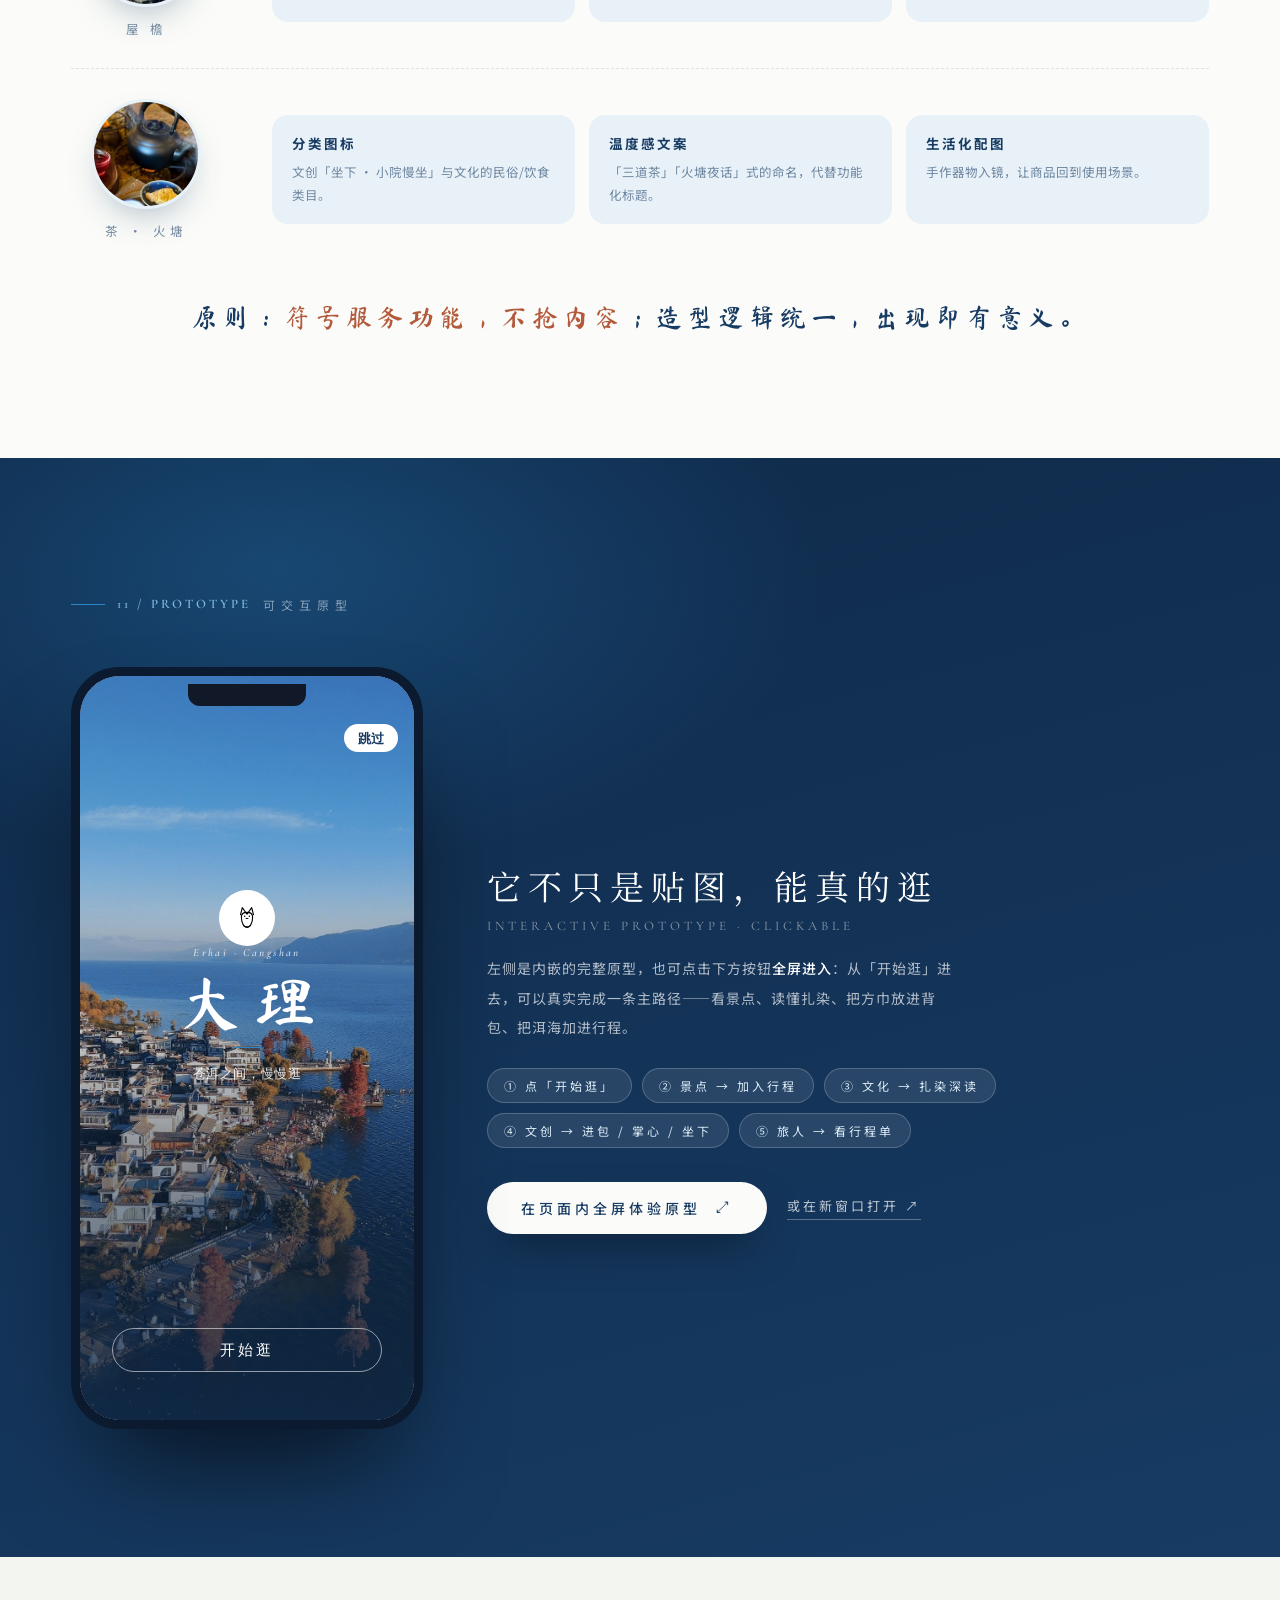
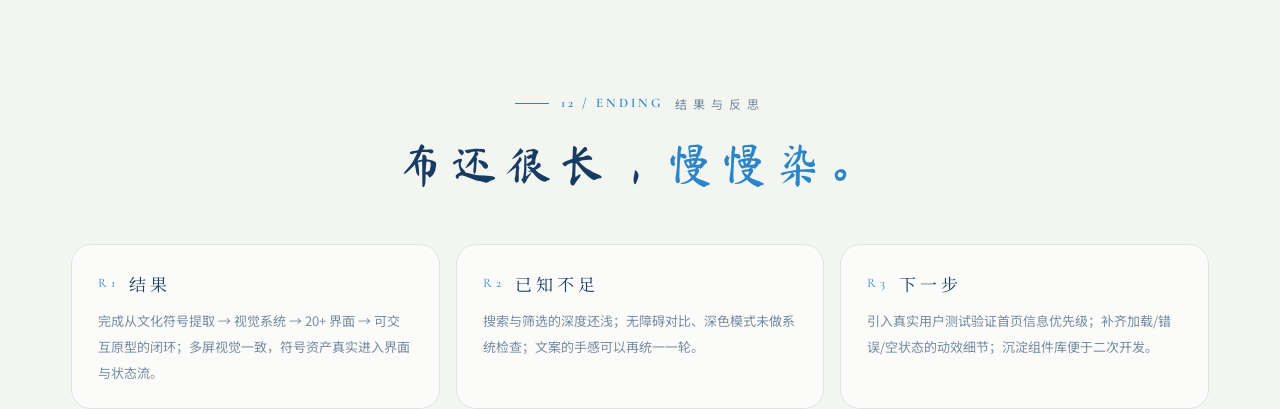
==== commit 23df0826: "feat(type): 标题字由站酷小薇改为思源宋体，站酷小薇降为点缀字备用 - --disp 改为 "Noto Serif SC","Songti SC",serif，全站 17 处标题   （章节" ====
--- a/index.html
+++ b/index.html
@@ -24,7 +24,8 @@
   --clay:#71322d;         /* 瓦猫朱 */
   --clay-2:#b45a3c;       /* 陶土 */
   --line:#dce4e8;
-  --disp:"ZCOOL XiaoWei","Noto Serif SC","Songti SC",serif;
+  --disp:"Noto Serif SC","Songti SC",serif;      /* 标题字：思源宋体 */
+  --deco:"ZCOOL XiaoWei","Noto Serif SC",serif;  /* 点缀字：站酷小薇，仅限少量特殊表达，勿用于常规标题/章节 */
   --serif:"Noto Serif SC","Songti SC",serif;
   --brush:"Ma Shan Zheng","STKaiti","KaiTi",serif;
   --latin:"Cormorant Garamond",Georgia,serif;
@@ -591,7 +592,7 @@
       <div class="tcard rev on" data-page-node-id="t1eErJx2flhBKtqHRCYgEV">
         <span class="role" data-page-node-id="0rVfcEhTcHf6rRPE4FDVX7">展示 · 标题</span>
         <div class="demo disp" data-page-node-id="iVi4fDACzveYJgG5wAzolC">苍山不墨千秋画</div>
-        <div class="fname" data-page-node-id="M9JlZRU4pbbHjaZ0owVGJX">站酷小薇 ZCOOL XiaoWei<em data-page-node-id="O7cCTbHlvTCtunl8dIs9jR">SECTIONS / TITLES</em></div>
+        <div class="fname" data-page-node-id="M9JlZRU4pbbHjaZ0owVGJX">思源宋体 Noto Serif SC<em data-page-node-id="O7cCTbHlvTCtunl8dIs9jR">SECTIONS / TITLES</em></div>
       </div>
       <div class="tcard rev d1 on" data-page-node-id="aF8gHem4UMgD5eg2HUWKRh">
         <span class="role" data-page-node-id="NBVjhalxaf9mGu8yhdTLN3">笔触 · 情绪</span>
@@ -610,7 +611,7 @@
       </div>
     </div>
     <div class="ladder rev d2 on" data-page-node-id="McUDVXPZ6GbIRBN9UTpLsm">
-      <div class="s1" data-page-node-id="7ruJaZK6R0jRd0MwN6XCv9">洱海<small data-page-node-id="8yMYi83eRkMlLrZLkNaIhA">H1 · 34PX / 站酷小薇</small></div>
+      <div class="s1" data-page-node-id="7ruJaZK6R0jRd0MwN6XCv9">洱海<small data-page-node-id="8yMYi83eRkMlLrZLkNaIhA">H1 · 34PX / 思源宋</small></div>
       <div class="s2" data-page-node-id="9s1AIHundJkChOfT05EgHI">值得先看<small data-page-node-id="1LKdHAFEsYmxxD0lhk8aXq">H2 · 24PX / 思源宋</small></div>
       <div class="s3" data-page-node-id="htDTjgTl31QCq3yh9fvclm">洱海，半日，湖景<small data-page-node-id="t6VOSvl1M6Jc0LgnFzJrSK">BODY · 17PX / 思源黑</small></div>
       <div class="s4" data-page-node-id="9SA2Fp8CNrpYpTNZdsXeSB">东门约 20 分钟<small data-page-node-id="n7MvIcDSlXsoktRXAiVgCl">CAPTION · 13PX</small></div>
--- a/assets/fonts/fonts.css
+++ b/assets/fonts/fonts.css
@@ -1,20 +1,8866 @@
-/* 本地内嵌字体子集 —— 由项目用字子集化生成，保证 HTML / PDF / 离线预览 字体一致
-   字体来源：Google Fonts（OFL 许可） · ZCOOL XiaoWei / Ma Shan Zheng / Noto Serif SC / Noto Sans SC / Cormorant Garamond */
-
-@font-face{font-family:'ZCOOL XiaoWei';font-style:normal;font-weight:400;font-display:block;src:url(zcoolxiaowei-400.woff2) format('woff2')}
-
-@font-face{font-family:'Ma Shan Zheng';font-style:normal;font-weight:400;font-display:block;src:url(mashanzheng-400.woff2) format('woff2')}
-
-@font-face{font-family:'Noto Serif SC';font-style:normal;font-weight:500;font-display:block;src:url(notoserifsc-500.woff2) format('woff2')}
-@font-face{font-family:'Noto Serif SC';font-style:normal;font-weight:600;font-display:block;src:url(notoserifsc-600.woff2) format('woff2')}
-@font-face{font-family:'Noto Serif SC';font-style:normal;font-weight:700;font-display:block;src:url(notoserifsc-700.woff2) format('woff2')}
-@font-face{font-family:'Noto Serif SC';font-style:normal;font-weight:900;font-display:block;src:url(notoserifsc-900.woff2) format('woff2')}
-
-@font-face{font-family:'Noto Sans SC';font-style:normal;font-weight:300;font-display:block;src:url(notosanssc-300.woff2) format('woff2')}
-@font-face{font-family:'Noto Sans SC';font-style:normal;font-weight:400;font-display:block;src:url(notosanssc-400.woff2) format('woff2')}
-@font-face{font-family:'Noto Sans SC';font-style:normal;font-weight:500;font-display:block;src:url(notosanssc-500.woff2) format('woff2')}
-@font-face{font-family:'Noto Sans SC';font-style:normal;font-weight:700;font-display:block;src:url(notosanssc-700.woff2) format('woff2')}
-
-@font-face{font-family:'Cormorant Garamond';font-style:normal;font-weight:500;font-display:block;src:url(cormorantgaramond-500.woff2) format('woff2')}
-@font-face{font-family:'Cormorant Garamond';font-style:normal;font-weight:600;font-display:block;src:url(cormorantgaramond-600.woff2) format('woff2')}
-@font-face{font-family:'Cormorant Garamond';font-style:italic;font-weight:500;font-display:block;src:url(cormorantgaramond-i500.woff2) format('woff2')}
+/* 本地内嵌 Google Fonts woff2 分片（与浏览器线上加载完全同源，保证 HTML/PDF 字形一致）
+   未覆盖分片自动回退到页面内保留的 Google Fonts 远端链接 */
+@font-face {
+  font-family: 'Cormorant Garamond';
+  font-style: italic;
+  font-weight: 500;
+  font-display: swap;
+  src: url(g/co3smX5slCNuHLi8bLeY9MK7whWMhyjYrGFEsdtdc62E6zd5wDD-hdM8Efs.woff2) format('woff2');
+  unicode-range: U+0460-052F, U+1C80-1C8A, U+20B4, U+2DE0-2DFF, U+A640-A69F, U+FE2E-FE2F;
+}
+@font-face {
+  font-family: 'Cormorant Garamond';
+  font-style: italic;
+  font-weight: 500;
+  font-display: swap;
+  src: url(g/co3smX5slCNuHLi8bLeY9MK7whWMhyjYrGFEsdtdc62E6zd5wDD-jNM8Efs.woff2) format('woff2');
+  unicode-range: U+0301, U+0400-045F, U+0490-0491, U+04B0-04B1, U+2116;
+}
+@font-face {
+  font-family: 'Cormorant Garamond';
+  font-style: italic;
+  font-weight: 500;
+  font-display: swap;
+  src: url(g/co3smX5slCNuHLi8bLeY9MK7whWMhyjYrGFEsdtdc62E6zd5wDD-h9M8Efs.woff2) format('woff2');
+  unicode-range: U+0102-0103, U+0110-0111, U+0128-0129, U+0168-0169, U+01A0-01A1, U+01AF-01B0, U+0300-0301, U+0303-0304, U+0308-0309, U+0323, U+0329, U+1EA0-1EF9, U+20AB;
+}
+@font-face {
+  font-family: 'Cormorant Garamond';
+  font-style: italic;
+  font-weight: 500;
+  font-display: swap;
+  src: url(g/co3smX5slCNuHLi8bLeY9MK7whWMhyjYrGFEsdtdc62E6zd5wDD-htM8Efs.woff2) format('woff2');
+  unicode-range: U+0100-02BA, U+02BD-02C5, U+02C7-02CC, U+02CE-02D7, U+02DD-02FF, U+0304, U+0308, U+0329, U+1D00-1DBF, U+1E00-1E9F, U+1EF2-1EFF, U+2020, U+20A0-20AB, U+20AD-20C4, U+2113, U+2C60-2C7F, U+A720-A7FF;
+}
+@font-face {
+  font-family: 'Cormorant Garamond';
+  font-style: italic;
+  font-weight: 500;
+  font-display: swap;
+  src: url(g/co3smX5slCNuHLi8bLeY9MK7whWMhyjYrGFEsdtdc62E6zd5wDD-iNM8.woff2) format('woff2');
+  unicode-range: U+0000-00FF, U+0131, U+0152-0153, U+02BB-02BC, U+02C6, U+02DA, U+02DC, U+0304, U+0308, U+0329, U+2000-206F, U+20AC, U+2122, U+2191, U+2193, U+2212, U+2215, U+FEFF, U+FFFD;
+}
+@font-face {
+  font-family: 'Cormorant Garamond';
+  font-style: normal;
+  font-weight: 500;
+  font-display: swap;
+  src: url(g/co3bmX5slCNuHLi8bLeY9MK7whWMhyjYpHtKgS4.woff2) format('woff2');
+  unicode-range: U+0460-052F, U+1C80-1C8A, U+20B4, U+2DE0-2DFF, U+A640-A69F, U+FE2E-FE2F;
+}
+@font-face {
+  font-family: 'Cormorant Garamond';
+  font-style: normal;
+  font-weight: 500;
+  font-display: swap;
+  src: url(g/co3bmX5slCNuHLi8bLeY9MK7whWMhyjYrXtKgS4.woff2) format('woff2');
+  unicode-range: U+0301, U+0400-045F, U+0490-0491, U+04B0-04B1, U+2116;
+}
+@font-face {
+  font-family: 'Cormorant Garamond';
+  font-style: normal;
+  font-weight: 500;
+  font-display: swap;
+  src: url(g/co3bmX5slCNuHLi8bLeY9MK7whWMhyjYpntKgS4.woff2) format('woff2');
+  unicode-range: U+0102-0103, U+0110-0111, U+0128-0129, U+0168-0169, U+01A0-01A1, U+01AF-01B0, U+0300-0301, U+0303-0304, U+0308-0309, U+0323, U+0329, U+1EA0-1EF9, U+20AB;
+}
+@font-face {
+  font-family: 'Cormorant Garamond';
+  font-style: normal;
+  font-weight: 500;
+  font-display: swap;
+  src: url(g/co3bmX5slCNuHLi8bLeY9MK7whWMhyjYp3tKgS4.woff2) format('woff2');
+  unicode-range: U+0100-02BA, U+02BD-02C5, U+02C7-02CC, U+02CE-02D7, U+02DD-02FF, U+0304, U+0308, U+0329, U+1D00-1DBF, U+1E00-1E9F, U+1EF2-1EFF, U+2020, U+20A0-20AB, U+20AD-20C4, U+2113, U+2C60-2C7F, U+A720-A7FF;
+}
+@font-face {
+  font-family: 'Cormorant Garamond';
+  font-style: normal;
+  font-weight: 500;
+  font-display: swap;
+  src: url(g/co3bmX5slCNuHLi8bLeY9MK7whWMhyjYqXtK.woff2) format('woff2');
+  unicode-range: U+0000-00FF, U+0131, U+0152-0153, U+02BB-02BC, U+02C6, U+02DA, U+02DC, U+0304, U+0308, U+0329, U+2000-206F, U+20AC, U+2122, U+2191, U+2193, U+2212, U+2215, U+FEFF, U+FFFD;
+}
+@font-face {
+  font-family: 'Cormorant Garamond';
+  font-style: normal;
+  font-weight: 600;
+  font-display: swap;
+  src: url(g/co3bmX5slCNuHLi8bLeY9MK7whWMhyjYpHtKgS4.woff2) format('woff2');
+  unicode-range: U+0460-052F, U+1C80-1C8A, U+20B4, U+2DE0-2DFF, U+A640-A69F, U+FE2E-FE2F;
+}
+@font-face {
+  font-family: 'Cormorant Garamond';
+  font-style: normal;
+  font-weight: 600;
+  font-display: swap;
+  src: url(g/co3bmX5slCNuHLi8bLeY9MK7whWMhyjYrXtKgS4.woff2) format('woff2');
+  unicode-range: U+0301, U+0400-045F, U+0490-0491, U+04B0-04B1, U+2116;
+}
+@font-face {
+  font-family: 'Cormorant Garamond';
+  font-style: normal;
+  font-weight: 600;
+  font-display: swap;
+  src: url(g/co3bmX5slCNuHLi8bLeY9MK7whWMhyjYpntKgS4.woff2) format('woff2');
+  unicode-range: U+0102-0103, U+0110-0111, U+0128-0129, U+0168-0169, U+01A0-01A1, U+01AF-01B0, U+0300-0301, U+0303-0304, U+0308-0309, U+0323, U+0329, U+1EA0-1EF9, U+20AB;
+}
+@font-face {
+  font-family: 'Cormorant Garamond';
+  font-style: normal;
+  font-weight: 600;
+  font-display: swap;
+  src: url(g/co3bmX5slCNuHLi8bLeY9MK7whWMhyjYp3tKgS4.woff2) format('woff2');
+  unicode-range: U+0100-02BA, U+02BD-02C5, U+02C7-02CC, U+02CE-02D7, U+02DD-02FF, U+0304, U+0308, U+0329, U+1D00-1DBF, U+1E00-1E9F, U+1EF2-1EFF, U+2020, U+20A0-20AB, U+20AD-20C4, U+2113, U+2C60-2C7F, U+A720-A7FF;
+}
+@font-face {
+  font-family: 'Cormorant Garamond';
+  font-style: normal;
+  font-weight: 600;
+  font-display: swap;
+  src: url(g/co3bmX5slCNuHLi8bLeY9MK7whWMhyjYqXtK.woff2) format('woff2');
+  unicode-range: U+0000-00FF, U+0131, U+0152-0153, U+02BB-02BC, U+02C6, U+02DA, U+02DC, U+0304, U+0308, U+0329, U+2000-206F, U+20AC, U+2122, U+2191, U+2193, U+2212, U+2215, U+FEFF, U+FFFD;
+}
+@font-face {
+  font-family: 'Ma Shan Zheng';
+  font-style: normal;
+  font-weight: 400;
+  font-display: swap;
+  src: url(g/NaPecZTRCLxvwo41b4gvzkXaRMGEFoZJFdX0wQ5Xo5Hr21L9zCcRFhbSe5Nk0pIMuUkHEA.5.woff2) format('woff2');
+  unicode-range: U+fee3, U+fef3, U+ff03-ff04, U+ff07, U+ff0a, U+ff17-ff19, U+ff1c-ff1d, U+ff20-ff3a, U+ff3c, U+ff3e-ff5b, U+ff5d, U+ff61-ff65, U+ff67-ff6a, U+ff6c, U+ff6f-ff78, U+ff7a-ff7d, U+ff80-ff84, U+ff86, U+ff89-ff8e, U+ff92, U+ff97-ff9b, U+ff9d-ff9f, U+ffe0-ffe4, U+ffe6, U+ffe9, U+ffeb, U+ffed, U+fffc, U+1f004, U+1f170-1f171, U+1f192-1f195, U+1f198-1f19a, U+1f1e6-1f1e8;
+}
+@font-face {
+  font-family: 'Ma Shan Zheng';
+  font-style: normal;
+  font-weight: 400;
+  font-display: swap;
+  src: url(g/NaPecZTRCLxvwo41b4gvzkXaRMGEFoZJFdX0wQ5Xo5Hr21L9zCcRFhbSe5Nk0pIMuUkHEA.6.woff2) format('woff2');
+  unicode-range: U+f0a7, U+f0b2, U+f0b7, U+f0c9, U+f0d8, U+f0da, U+f0dc-f0dd, U+f0e0, U+f0e6, U+f0eb, U+f0fc, U+f101, U+f104-f105, U+f107, U+f10b, U+f11b, U+f14b, U+f18a, U+f193, U+f1d6-f1d7, U+f244, U+f27a, U+f296, U+f2ae, U+f471, U+f4b3, U+f610-f611, U+f880-f881, U+f8ec, U+f8f5, U+f8ff, U+f901, U+f90a, U+f92c-f92d, U+f934, U+f937, U+f941, U+f965, U+f967, U+f969, U+f96b, U+f96f, U+f974, U+f978-f979, U+f97e, U+f981, U+f98a, U+f98e, U+f997, U+f99c, U+f9b2, U+f9b5, U+f9ba, U+f9be, U+f9ca, U+f9d0-f9d1, U+f9dd, U+f9e0-f9e1, U+f9e4, U+f9f7, U+fa00-fa01, U+fa08, U+fa0a, U+fa11, U+fb01-fb02, U+fdfc, U+fe0e, U+fe30-fe31, U+fe33-fe44, U+fe49-fe52, U+fe54-fe57, U+fe59-fe66, U+fe68-fe6b, U+fe8e, U+fe92-fe93, U+feae, U+feb8, U+fecb-fecc, U+fee0;
+}
+@font-face {
+  font-family: 'Ma Shan Zheng';
+  font-style: normal;
+  font-weight: 400;
+  font-display: swap;
+  src: url(g/NaPecZTRCLxvwo41b4gvzkXaRMGEFoZJFdX0wQ5Xo5Hr21L9zCcRFhbSe5Nk0pIMuUkHEA.21.woff2) format('woff2');
+  unicode-range: U+9f83, U+9f85-9f8d, U+9f90-9f91, U+9f94-9f96, U+9f98, U+9f9b-9f9c, U+9f9e, U+9fa0, U+9fa2, U+9ff0-9fff, U+a001, U+a007, U+a025, U+a046-a047, U+a057, U+a072, U+a078-a079, U+a083, U+a085, U+a100, U+a118, U+a132, U+a134, U+a1f4, U+a242, U+a4a6, U+a4aa, U+a4b0-a4b1, U+a4b3, U+a9c1-a9c2, U+ac00-ac01, U+ac04, U+ac08, U+ac10-ac11, U+ac13-ac16, U+ac19, U+ac1c-ac1d, U+ac24, U+ac70-ac71, U+ac74, U+ac77-ac78, U+ac80-ac81, U+ac83, U+ac8c, U+ac90, U+ac9f-aca0, U+aca8-aca9, U+acac, U+acb0, U+acbd, U+acc1, U+acc4, U+ace0-ace1, U+ace4, U+ace8, U+acf3, U+acf5, U+acfc-acfd, U+ad00, U+ad0c, U+ad11, U+ad1c, U+ad34, U+ad50, U+ad64, U+ad6c, U+ad70, U+ad74, U+ad7f, U+ad81, U+ad8c, U+adc0, U+adc8, U+addc, U+ade0, U+adf8-adf9, U+adfc, U+ae00, U+ae08-ae09, U+ae0b, U+ae30, U+ae34, U+ae38, U+ae40, U+ae4a, U+ae4c, U+ae54, U+ae68, U+aebc, U+aed8, U+af2c-af2d;
+}
+@font-face {
+  font-family: 'Ma Shan Zheng';
+  font-style: normal;
+  font-weight: 400;
+  font-display: swap;
+  src: url(g/NaPecZTRCLxvwo41b4gvzkXaRMGEFoZJFdX0wQ5Xo5Hr21L9zCcRFhbSe5Nk0pIMuUkHEA.22.woff2) format('woff2');
+  unicode-range: U+9e30-9e33, U+9e35-9e3b, U+9e3e, U+9e40-9e44, U+9e46-9e4e, U+9e51, U+9e53, U+9e55-9e58, U+9e5a-9e5c, U+9e5e-9e63, U+9e66-9e6e, U+9e71, U+9e73, U+9e75, U+9e78-9e79, U+9e7c-9e7e, U+9e82, U+9e86-9e88, U+9e8b-9e8c, U+9e90-9e91, U+9e93, U+9e95, U+9e97, U+9e9d, U+9ea4-9ea5, U+9ea9-9eaa, U+9eb4-9eb5, U+9eb8-9eba, U+9ebc-9ebf, U+9ec3, U+9ec9, U+9ecd, U+9ed0, U+9ed2-9ed3, U+9ed5-9ed6, U+9ed9, U+9edc-9edd, U+9edf-9ee0, U+9ee2, U+9ee5, U+9ee7-9eea, U+9eef, U+9ef1, U+9ef3-9ef4, U+9ef6, U+9ef9, U+9efb-9efc, U+9efe, U+9f0b, U+9f0d, U+9f10, U+9f14, U+9f17, U+9f19, U+9f22, U+9f29, U+9f2c, U+9f2f, U+9f31, U+9f37, U+9f39, U+9f3d-9f3e, U+9f41, U+9f4a-9f4b, U+9f51-9f52, U+9f61-9f63, U+9f66-9f67, U+9f80-9f81;
+}
+@font-face {
+  font-family: 'Ma Shan Zheng';
+  font-style: normal;
+  font-weight: 400;
+  font-display: swap;
+  src: url(g/NaPecZTRCLxvwo41b4gvzkXaRMGEFoZJFdX0wQ5Xo5Hr21L9zCcRFhbSe5Nk0pIMuUkHEA.23.woff2) format('woff2');
+  unicode-range: U+9c82-9c83, U+9c85-9c8c, U+9c8e-9c92, U+9c94-9c9b, U+9c9e-9ca3, U+9ca5-9ca7, U+9ca9, U+9cab, U+9cad-9cae, U+9cb1-9cb7, U+9cb9-9cbd, U+9cbf-9cc0, U+9cc3, U+9cc5-9cc7, U+9cc9-9cd1, U+9cd3-9cda, U+9cdc-9cdd, U+9cdf, U+9ce1-9ce3, U+9ce5, U+9ce9, U+9cee-9cef, U+9cf3-9cf4, U+9cf6, U+9cfc-9cfd, U+9d02, U+9d08-9d09, U+9d12, U+9d1b, U+9d1e, U+9d26, U+9d28, U+9d37, U+9d3b, U+9d3f, U+9d51, U+9d59, U+9d5c-9d5d, U+9d5f-9d61, U+9d6c, U+9d70, U+9d72, U+9d7a, U+9d7e, U+9d84, U+9d89, U+9d8f, U+9d92, U+9daf, U+9db4, U+9db8, U+9dbc, U+9dc4, U+9dc7, U+9dc9, U+9dd7, U+9ddf, U+9df2, U+9df9-9dfa, U+9e0a, U+9e11, U+9e1a, U+9e1e, U+9e20, U+9e22, U+9e28-9e2c, U+9e2e-9e2f;
+}
+@font-face {
+  font-family: 'Ma Shan Zheng';
+  font-style: normal;
+  font-weight: 400;
+  font-display: swap;
+  src: url(g/NaPecZTRCLxvwo41b4gvzkXaRMGEFoZJFdX0wQ5Xo5Hr21L9zCcRFhbSe5Nk0pIMuUkHEA.24.woff2) format('woff2');
+  unicode-range: U+9a80, U+9a83, U+9a85, U+9a88-9a8a, U+9a8d-9a8e, U+9a90, U+9a92-9a93, U+9a95-9a96, U+9a98-9a99, U+9a9b-9aa2, U+9aa5, U+9aa7, U+9aaf-9ab1, U+9ab5-9ab6, U+9ab9-9aba, U+9ac0-9ac4, U+9ac8, U+9acb-9acc, U+9ace-9acf, U+9ad1-9ad2, U+9ad9, U+9adf, U+9ae1, U+9ae3, U+9aea-9aeb, U+9aed-9aef, U+9af4, U+9af9, U+9afb, U+9b03-9b04, U+9b06, U+9b08, U+9b0d, U+9b0f-9b10, U+9b13, U+9b18, U+9b1a, U+9b1f, U+9b22-9b23, U+9b25, U+9b27-9b28, U+9b2a, U+9b2f, U+9b31-9b32, U+9b3b, U+9b43, U+9b46-9b49, U+9b4d-9b4e, U+9b51, U+9b56, U+9b58, U+9b5a, U+9b5c, U+9b5f, U+9b61-9b62, U+9b6f, U+9b77, U+9b80, U+9b88, U+9b8b, U+9b8e, U+9b91, U+9b9f-9ba0, U+9ba8, U+9baa-9bab, U+9bad-9bae, U+9bb0-9bb1, U+9bb8, U+9bc9-9bca, U+9bd3, U+9bd6, U+9bdb, U+9be8, U+9bf0-9bf1, U+9c02, U+9c10, U+9c15, U+9c24, U+9c2d, U+9c32, U+9c39, U+9c3b, U+9c40, U+9c47-9c49, U+9c53, U+9c57, U+9c64, U+9c72, U+9c77-9c78, U+9c7b, U+9c7f-9c80;
+}
+@font-face {
+  font-family: 'Ma Shan Zheng';
+  font-style: normal;
+  font-weight: 400;
+  font-display: swap;
+  src: url(g/NaPecZTRCLxvwo41b4gvzkXaRMGEFoZJFdX0wQ5Xo5Hr21L9zCcRFhbSe5Nk0pIMuUkHEA.25.woff2) format('woff2');
+  unicode-range: U+98dd, U+98e1-98e2, U+98e7-98ea, U+98ec, U+98ee-98ef, U+98f2, U+98f4, U+98fc-98fe, U+9903, U+9905, U+9908, U+990a, U+990c-990d, U+9913-9914, U+9918, U+991a-991b, U+991e, U+9921, U+9928, U+992c, U+992e, U+9935, U+9938-9939, U+993d-993e, U+9945, U+994b-994c, U+9951-9952, U+9954-9955, U+9957, U+995e, U+9963, U+9966-9969, U+996b-996c, U+996f, U+9974-9975, U+9977-9979, U+997d-997e, U+9980-9981, U+9983-9984, U+9987, U+998a-998b, U+998d-9991, U+9993-9995, U+9997-9998, U+99a5, U+99ab, U+99ad-99ae, U+99b1, U+99b3-99b4, U+99bc, U+99bf, U+99c1, U+99c3-99c6, U+99cc, U+99d0, U+99d2, U+99d5, U+99db, U+99dd, U+99e1, U+99ed, U+99f1, U+99ff, U+9a01, U+9a03-9a04, U+9a0e-9a0f, U+9a11-9a13, U+9a19, U+9a1b, U+9a28, U+9a2b, U+9a30, U+9a32, U+9a37, U+9a40, U+9a45, U+9a4a, U+9a4d-9a4e, U+9a52, U+9a55, U+9a57, U+9a5a-9a5b, U+9a5f, U+9a62, U+9a65, U+9a69, U+9a6b, U+9a6e, U+9a75, U+9a77-9a7a, U+9a7d;
+}
+@font-face {
+  font-family: 'Ma Shan Zheng';
+  font-style: normal;
+  font-weight: 400;
+  font-display: swap;
+  src: url(g/NaPecZTRCLxvwo41b4gvzkXaRMGEFoZJFdX0wQ5Xo5Hr21L9zCcRFhbSe5Nk0pIMuUkHEA.26.woff2) format('woff2');
+  unicode-range: U+975b-975c, U+9763, U+9765-9766, U+976c-976d, U+9773, U+9776, U+977a, U+977c, U+9784-9785, U+978e-978f, U+9791-9792, U+9794-9795, U+9798, U+979a, U+979e, U+97a3, U+97a5-97a6, U+97a8, U+97ab-97ac, U+97ae-97af, U+97b2, U+97b4, U+97c6, U+97cb-97cc, U+97d3, U+97d8, U+97dc, U+97e1, U+97ea-97eb, U+97ee, U+97fb, U+97fe-97ff, U+9801-9803, U+9805-9806, U+9808, U+980c, U+9810-9814, U+9817-9818, U+981e, U+9820-9821, U+9824, U+9828, U+982b-982d, U+9830, U+9834, U+9838-9839, U+983c, U+9846, U+984d-984f, U+9851-9852, U+9854-9855, U+9857-9858, U+985a-985b, U+9862-9863, U+9865, U+9867, U+986b, U+986f-9871, U+9877-9878, U+987c, U+9880, U+9883, U+9885, U+9889, U+988b-988f, U+9893-9895, U+9899-989b, U+989e-989f, U+98a1-98a2, U+98a5-98a7, U+98a9, U+98af, U+98b1, U+98b6, U+98ba, U+98be, U+98c3-98c4, U+98c6-98c8, U+98cf-98d6, U+98da-98db;
+}
+@font-face {
+  font-family: 'Ma Shan Zheng';
+  font-style: normal;
+  font-weight: 400;
+  font-display: swap;
+  src: url(g/NaPecZTRCLxvwo41b4gvzkXaRMGEFoZJFdX0wQ5Xo5Hr21L9zCcRFhbSe5Nk0pIMuUkHEA.27.woff2) format('woff2');
+  unicode-range: U+95c4-95ca, U+95cc-95cd, U+95d4-95d6, U+95d8, U+95e1-95e2, U+95e9, U+95f0-95f1, U+95f3, U+95f6, U+95fc, U+95fe-95ff, U+9602-9604, U+9606-960d, U+960f, U+9611-9613, U+9615-9617, U+9619-961b, U+961d, U+9621, U+9628, U+962f, U+963c-963e, U+9641-9642, U+9649, U+9654, U+965b-965f, U+9661, U+9663, U+9665, U+9667-9668, U+966c, U+9670, U+9672-9674, U+9678, U+967a, U+967d, U+9682, U+9685, U+9688, U+968a, U+968d-968e, U+9695, U+9697-9698, U+969e, U+96a0, U+96a3-96a4, U+96a8, U+96aa, U+96b0-96b1, U+96b3-96b4, U+96b7-96b9, U+96bb-96bd, U+96c9, U+96cb, U+96ce, U+96d1-96d2, U+96d6, U+96d9, U+96db-96dc, U+96de, U+96e0, U+96e3, U+96e9, U+96eb, U+96f0-96f2, U+96f9, U+96ff, U+9701-9702, U+9705, U+9708, U+970a, U+970e-970f, U+9711, U+9719, U+9727, U+972a, U+972d, U+9730, U+973d, U+9742, U+9744, U+9748-9749, U+9750-9751, U+975a;
+}
+@font-face {
+  font-family: 'Ma Shan Zheng';
+  font-style: normal;
+  font-weight: 400;
+  font-display: swap;
+  src: url(g/NaPecZTRCLxvwo41b4gvzkXaRMGEFoZJFdX0wQ5Xo5Hr21L9zCcRFhbSe5Nk0pIMuUkHEA.28.woff2) format('woff2');
+  unicode-range: U+94f5, U+94f7, U+94f9, U+94fb-94fd, U+94ff, U+9503-9504, U+9506-9507, U+9509-950a, U+950d-950f, U+9511-9518, U+951a-9520, U+9522, U+9528-952d, U+9530-953a, U+953c-953f, U+9543-9546, U+9548-9550, U+9552-9555, U+9557-955b, U+955d-9568, U+956a-956d, U+9570-9574, U+9583, U+9586, U+9589, U+958e-958f, U+9591-9592, U+9594, U+9598-9599, U+959e-95a0, U+95a2-95a6, U+95a8-95b2, U+95b4, U+95b8-95c3;
+}
+@font-face {
+  font-family: 'Ma Shan Zheng';
+  font-style: normal;
+  font-weight: 400;
+  font-display: swap;
+  src: url(g/NaPecZTRCLxvwo41b4gvzkXaRMGEFoZJFdX0wQ5Xo5Hr21L9zCcRFhbSe5Nk0pIMuUkHEA.29.woff2) format('woff2');
+  unicode-range: U+941c-942b, U+942d-942e, U+9432-9433, U+9435, U+9438, U+943a, U+943e, U+9444, U+944a, U+9451-9452, U+945a, U+9462-9463, U+9465, U+9470-9487, U+948a-9492, U+9494-9498, U+949a, U+949c-949d, U+94a1, U+94a3-94a4, U+94a8, U+94aa-94ad, U+94af, U+94b2, U+94b4-94ba, U+94bc-94c0, U+94c4, U+94c6-94db, U+94de-94ec, U+94ee-94f1, U+94f3;
+}
+@font-face {
+  font-family: 'Ma Shan Zheng';
+  font-style: normal;
+  font-weight: 400;
+  font-display: swap;
+  src: url(g/NaPecZTRCLxvwo41b4gvzkXaRMGEFoZJFdX0wQ5Xo5Hr21L9zCcRFhbSe5Nk0pIMuUkHEA.30.woff2) format('woff2');
+  unicode-range: U+92ec-92ed, U+92f0, U+92f3, U+92f8, U+92fc, U+9304, U+9306, U+9310, U+9312, U+9315, U+9318, U+931a, U+931e, U+9320-9322, U+9324, U+9326-9329, U+932b-932c, U+932f, U+9331-9332, U+9335-9336, U+933e, U+9340-9341, U+934a-9360, U+9362-9363, U+9365-936b, U+936e, U+9375, U+937e, U+9382, U+938a, U+938c, U+938f, U+9393-9394, U+9396-9397, U+939a, U+93a2, U+93a7, U+93ac-93cd, U+93d0-93d1, U+93d6-93d8, U+93de-93df, U+93e1-93e2, U+93e4, U+93f8, U+93fb, U+93fd, U+940e-941a;
+}
+@font-face {
+  font-family: 'Ma Shan Zheng';
+  font-style: normal;
+  font-weight: 400;
+  font-display: swap;
+  src: url(g/NaPecZTRCLxvwo41b4gvzkXaRMGEFoZJFdX0wQ5Xo5Hr21L9zCcRFhbSe5Nk0pIMuUkHEA.31.woff2) format('woff2');
+  unicode-range: U+9163-9164, U+9169, U+9170, U+9172, U+9174, U+9179-917a, U+917d-917e, U+9182-9183, U+9185, U+918c-918d, U+9190-9191, U+919a, U+919c, U+91a1-91a4, U+91a8, U+91aa-91af, U+91b4-91b5, U+91b8, U+91ba, U+91be, U+91c0-91c1, U+91c6, U+91c8, U+91cb, U+91d0, U+91d2, U+91d7-91d8, U+91dd, U+91e3, U+91e6-91e7, U+91ed, U+91f0, U+91f5, U+91f9, U+9200, U+9205, U+9207-920a, U+920d-920e, U+9210, U+9214-9215, U+921c, U+921e, U+9221, U+9223-9227, U+9229-922a, U+922d, U+9234-9235, U+9237, U+9239-923a, U+923c-9240, U+9244-9246, U+9249, U+924e-924f, U+9251, U+9253, U+9257, U+925b, U+925e, U+9262, U+9264-9266, U+9268, U+926c, U+926f, U+9271, U+927b, U+927e, U+9280, U+9283, U+9285-928a, U+928e, U+9291, U+9293, U+9296, U+9298, U+929c-929d, U+92a8, U+92ab-92ae, U+92b3, U+92b6-92b7, U+92b9, U+92c1, U+92c5-92c6, U+92c8, U+92cc, U+92d0, U+92d2, U+92e4, U+92ea;
+}
+@font-face {
+  font-family: 'Ma Shan Zheng';
+  font-style: normal;
+  font-weight: 400;
+  font-display: swap;
+  src: url(g/NaPecZTRCLxvwo41b4gvzkXaRMGEFoZJFdX0wQ5Xo5Hr21L9zCcRFhbSe5Nk0pIMuUkHEA.32.woff2) format('woff2');
+  unicode-range: U+9004, U+900b, U+9011, U+9015-9016, U+901e, U+9021, U+9026, U+902d, U+902f, U+9031, U+9035-9036, U+9039-903a, U+9041, U+9044-9046, U+904a, U+904f-9052, U+9054-9055, U+9058-9059, U+905b-905e, U+9060-9062, U+9068-9069, U+906f, U+9072, U+9074, U+9076-907a, U+907c-907d, U+9081, U+9083, U+9085, U+9087-908b, U+908f, U+9095, U+9097, U+9099-909b, U+909d, U+90a0-90a1, U+90a8-90a9, U+90ac, U+90b0, U+90b2-90b4, U+90b6, U+90b8, U+90ba, U+90bd-90be, U+90c3-90c5, U+90c7-90c8, U+90cf-90d0, U+90d3, U+90d5, U+90d7, U+90da-90dc, U+90de, U+90e2, U+90e4, U+90e6-90e7, U+90ea-90eb, U+90ef, U+90f4-90f5, U+90f7, U+90fe-9100, U+9104, U+9109, U+910c, U+9112, U+9114-9115, U+9118, U+911c, U+911e, U+9120, U+9122-9123, U+9127, U+912d, U+912f-9132, U+9139-913a, U+9143, U+9146, U+9149-914a, U+914c, U+914e-9150, U+9154, U+9157, U+915a, U+915d-915e, U+9161-9162;
+}
+@font-face {
+  font-family: 'Ma Shan Zheng';
+  font-style: normal;
+  font-weight: 400;
+  font-display: swap;
+  src: url(g/NaPecZTRCLxvwo41b4gvzkXaRMGEFoZJFdX0wQ5Xo5Hr21L9zCcRFhbSe5Nk0pIMuUkHEA.33.woff2) format('woff2');
+  unicode-range: U+8e41-8e42, U+8e47, U+8e49-8e4b, U+8e50-8e53, U+8e59-8e5a, U+8e5f-8e60, U+8e64, U+8e69, U+8e6c, U+8e70, U+8e74, U+8e76, U+8e7a-8e7c, U+8e7f, U+8e84-8e85, U+8e87, U+8e89, U+8e8b, U+8e8d, U+8e8f-8e90, U+8e94, U+8e99, U+8e9c, U+8e9e, U+8eaa, U+8eac, U+8eb0, U+8eb6, U+8ec0, U+8ec6, U+8eca-8ece, U+8ed2, U+8eda, U+8edf, U+8ee2, U+8eeb, U+8ef8, U+8efb-8efe, U+8f03, U+8f09, U+8f0b, U+8f12-8f15, U+8f1b, U+8f1d, U+8f1f, U+8f29-8f2a, U+8f2f, U+8f36, U+8f38, U+8f3b, U+8f3e-8f3f, U+8f44-8f45, U+8f49, U+8f4d-8f4e, U+8f5f, U+8f6b, U+8f6d, U+8f71-8f73, U+8f75-8f76, U+8f78-8f7a, U+8f7c, U+8f7e, U+8f81-8f82, U+8f84, U+8f87, U+8f8a-8f8b, U+8f8d-8f8f, U+8f94-8f95, U+8f97-8f9a, U+8fa6, U+8fad-8faf, U+8fb2, U+8fb5-8fb7, U+8fba-8fbc, U+8fbf, U+8fc2, U+8fcb, U+8fcd, U+8fd3, U+8fd5, U+8fd7, U+8fda, U+8fe2-8fe5, U+8fe8-8fe9, U+8fee, U+8ff3-8ff4, U+8ff8, U+8ffa;
+}
+@font-face {
+  font-family: 'Ma Shan Zheng';
+  font-style: normal;
+  font-weight: 400;
+  font-display: swap;
+  src: url(g/NaPecZTRCLxvwo41b4gvzkXaRMGEFoZJFdX0wQ5Xo5Hr21L9zCcRFhbSe5Nk0pIMuUkHEA.34.woff2) format('woff2');
+  unicode-range: U+8cbd, U+8cbf-8cc4, U+8cc7-8cc8, U+8cca, U+8ccd, U+8cd1, U+8cd3, U+8cdb-8cdc, U+8cde, U+8ce0, U+8ce2-8ce4, U+8ce6-8ce8, U+8cea, U+8ced, U+8cf4, U+8cf8, U+8cfa, U+8cfc-8cfd, U+8d04-8d05, U+8d07-8d08, U+8d0a, U+8d0d, U+8d0f, U+8d13-8d14, U+8d16, U+8d1b, U+8d20, U+8d30, U+8d32-8d33, U+8d36, U+8d3b, U+8d3d, U+8d40, U+8d42-8d43, U+8d45-8d46, U+8d48-8d4a, U+8d4d, U+8d51, U+8d53, U+8d55, U+8d59, U+8d5c-8d5d, U+8d5f, U+8d61, U+8d66-8d67, U+8d6a, U+8d6d, U+8d71, U+8d73, U+8d84, U+8d90-8d91, U+8d94-8d95, U+8d99, U+8da8, U+8daf, U+8db1, U+8db5, U+8db8, U+8dba, U+8dbc, U+8dbf, U+8dc2, U+8dc4, U+8dc6, U+8dcb, U+8dce-8dcf, U+8dd6-8dd7, U+8dda-8ddb, U+8dde, U+8de1, U+8de3-8de4, U+8de9, U+8deb-8dec, U+8df0-8df1, U+8df6-8dfd, U+8e05, U+8e07, U+8e09-8e0a, U+8e0c, U+8e0e, U+8e10, U+8e14, U+8e1d-8e1f, U+8e23, U+8e26, U+8e2b-8e31, U+8e34-8e35, U+8e39-8e3a, U+8e3d, U+8e40;
+}
+@font-face {
+  font-family: 'Ma Shan Zheng';
+  font-style: normal;
+  font-weight: 400;
+  font-display: swap;
+  src: url(g/NaPecZTRCLxvwo41b4gvzkXaRMGEFoZJFdX0wQ5Xo5Hr21L9zCcRFhbSe5Nk0pIMuUkHEA.35.woff2) format('woff2');
+  unicode-range: U+8b80, U+8b83, U+8b8a, U+8b8c, U+8b90, U+8b93, U+8b99-8b9a, U+8ba0, U+8ba3, U+8ba5-8ba7, U+8baa-8bac, U+8bb4-8bb5, U+8bb7, U+8bb9, U+8bc2-8bc3, U+8bc5, U+8bcb-8bcc, U+8bce-8bd0, U+8bd2-8bd4, U+8bd6, U+8bd8-8bd9, U+8bdc, U+8bdf, U+8be3-8be4, U+8be7-8be9, U+8beb-8bec, U+8bee, U+8bf0, U+8bf2-8bf3, U+8bf6, U+8bf9, U+8bfc-8bfd, U+8bff-8c00, U+8c02, U+8c04, U+8c06-8c07, U+8c0c, U+8c0f, U+8c11-8c12, U+8c14-8c1b, U+8c1d-8c21, U+8c24-8c25, U+8c27, U+8c2a-8c2c, U+8c2e-8c30, U+8c32-8c36, U+8c3f, U+8c47-8c4c, U+8c4e-8c50, U+8c54-8c56, U+8c62, U+8c68, U+8c6c, U+8c73, U+8c78, U+8c7a, U+8c82, U+8c85, U+8c89-8c8a, U+8c8d-8c8e, U+8c90, U+8c93-8c94, U+8c98, U+8c9d-8c9e, U+8ca0-8ca2, U+8ca7-8cac, U+8caf-8cb0, U+8cb3-8cb4, U+8cb6-8cb9, U+8cbb-8cbc;
+}
+@font-face {
+  font-family: 'Ma Shan Zheng';
+  font-style: normal;
+  font-weight: 400;
+  font-display: swap;
+  src: url(g/NaPecZTRCLxvwo41b4gvzkXaRMGEFoZJFdX0wQ5Xo5Hr21L9zCcRFhbSe5Nk0pIMuUkHEA.36.woff2) format('woff2');
+  unicode-range: U+8a15-8a18, U+8a1a-8a1b, U+8a1d, U+8a1f, U+8a22-8a23, U+8a25, U+8a2b, U+8a2d, U+8a31, U+8a33-8a34, U+8a36-8a38, U+8a3a, U+8a3c, U+8a3e, U+8a40-8a41, U+8a46, U+8a48, U+8a50, U+8a52, U+8a54-8a55, U+8a58, U+8a5b, U+8a5d-8a63, U+8a66, U+8a69-8a6b, U+8a6d-8a6e, U+8a70, U+8a72-8a73, U+8a7a, U+8a85, U+8a87, U+8a8a, U+8a8c-8a8d, U+8a90-8a92, U+8a95, U+8a98, U+8aa0-8aa1, U+8aa3-8aa6, U+8aa8-8aa9, U+8aac-8aae, U+8ab0, U+8ab2, U+8ab8-8ab9, U+8abc, U+8abe-8abf, U+8ac7, U+8acf, U+8ad2, U+8ad6-8ad7, U+8adb-8adc, U+8adf, U+8ae1, U+8ae6-8ae8, U+8aeb, U+8aed-8aee, U+8af1, U+8af3-8af4, U+8af7-8af8, U+8afa, U+8afe, U+8b00-8b02, U+8b07, U+8b0a, U+8b0c, U+8b0e, U+8b10, U+8b17, U+8b19, U+8b1b, U+8b1d, U+8b20-8b21, U+8b26, U+8b28, U+8b2c, U+8b33, U+8b39, U+8b3e-8b3f, U+8b41, U+8b45, U+8b49, U+8b4c, U+8b4f, U+8b57-8b58, U+8b5a, U+8b5c, U+8b5e, U+8b60, U+8b6c, U+8b6f-8b70, U+8b72, U+8b74, U+8b77, U+8b7d;
+}
+@font-face {
+  font-family: 'Ma Shan Zheng';
+  font-style: normal;
+  font-weight: 400;
+  font-display: swap;
+  src: url(g/NaPecZTRCLxvwo41b4gvzkXaRMGEFoZJFdX0wQ5Xo5Hr21L9zCcRFhbSe5Nk0pIMuUkHEA.37.woff2) format('woff2');
+  unicode-range: U+8882, U+8884-8886, U+8888, U+888f, U+8892-8893, U+889b, U+88a2, U+88a4, U+88a6, U+88a8, U+88aa, U+88ae, U+88b1, U+88b4, U+88b7, U+88bc, U+88c0, U+88c6-88c9, U+88ce-88cf, U+88d1-88d3, U+88d8, U+88db-88dd, U+88df, U+88e1-88e3, U+88e5, U+88e8, U+88ec, U+88f0-88f1, U+88f3-88f4, U+88fc-88fe, U+8900, U+8902, U+8906-8907, U+8909-890c, U+8912-8915, U+8918-891b, U+8921, U+8925, U+892b, U+8930, U+8932, U+8934, U+8936, U+893b, U+893d, U+8941, U+894c, U+8955-8956, U+8959, U+895c, U+895e-8960, U+8966, U+896a, U+896c, U+896f-8970, U+8972, U+897b, U+897e, U+8980, U+8983, U+8985, U+8987-8988, U+898c, U+898f, U+8993, U+8997, U+899a, U+89a1, U+89a7, U+89a9-89aa, U+89b2-89b3, U+89b7, U+89c0, U+89c7, U+89ca-89cc, U+89ce-89d1, U+89d6, U+89da, U+89dc, U+89de, U+89e5, U+89e7, U+89eb, U+89ef, U+89f1, U+89f3-89f4, U+89f8, U+89ff, U+8a01-8a03, U+8a07-8a0a, U+8a0e-8a0f, U+8a13;
+}
+@font-face {
+  font-family: 'Ma Shan Zheng';
+  font-style: normal;
+  font-weight: 400;
+  font-display: swap;
+  src: url(g/NaPecZTRCLxvwo41b4gvzkXaRMGEFoZJFdX0wQ5Xo5Hr21L9zCcRFhbSe5Nk0pIMuUkHEA.38.woff2) format('woff2');
+  unicode-range: U+86f4, U+86f8-86f9, U+86fb, U+86fe, U+8703, U+8706-870a, U+870d, U+8711-8713, U+871a, U+871e, U+8722-8723, U+8725, U+8729, U+872e, U+8731, U+8734, U+8737, U+873a-873b, U+873e-8740, U+8742, U+8747-8748, U+8753, U+8755, U+8757-8758, U+875d, U+875f, U+8762-8766, U+8768, U+876e, U+8770, U+8772, U+8775, U+8778, U+877b-877e, U+8782, U+8785, U+8788, U+878b, U+8793, U+8797, U+879a, U+879e-87a0, U+87a2-87a3, U+87a8, U+87ab-87ad, U+87af, U+87b3, U+87b5, U+87bd, U+87c0, U+87c4, U+87c6, U+87ca-87cb, U+87d1-87d2, U+87db-87dc, U+87de, U+87e0, U+87e5, U+87ea, U+87ec, U+87ee, U+87f2-87f3, U+87fb, U+87fd-87fe, U+8802-8803, U+8805, U+880a-880b, U+880d, U+8813-8816, U+8819, U+881b, U+881f, U+8821, U+8823, U+8831-8832, U+8835-8836, U+8839, U+883b-883c, U+8844, U+8846, U+884a, U+884e, U+8852-8853, U+8855, U+8859, U+885b, U+885d-885e, U+8862, U+8864, U+8869-886a, U+886e-886f, U+8872, U+8879, U+887d-887f;
+}
+@font-face {
+  font-family: 'Ma Shan Zheng';
+  font-style: normal;
+  font-weight: 400;
+  font-display: swap;
+  src: url(g/NaPecZTRCLxvwo41b4gvzkXaRMGEFoZJFdX0wQ5Xo5Hr21L9zCcRFhbSe5Nk0pIMuUkHEA.39.woff2) format('woff2');
+  unicode-range: U+8548, U+854e, U+8553, U+8556-8557, U+8559, U+855e, U+8561, U+8564-8565, U+8568-856a, U+856d, U+856f-8570, U+8572, U+8576, U+8579-857b, U+8580, U+8585-8586, U+8588, U+858a, U+858f, U+8591, U+8594, U+8599, U+859c, U+85a2, U+85a4, U+85a6, U+85a8-85a9, U+85ab-85ac, U+85ae, U+85b7-85b9, U+85be, U+85c1, U+85c7, U+85cd, U+85d0, U+85d3, U+85d5, U+85dc-85dd, U+85df-85e0, U+85e5-85e6, U+85e8-85ea, U+85f4, U+85f9, U+85fe-85ff, U+8602, U+8605-8607, U+860a-860b, U+8616, U+8618, U+861a, U+8627, U+8629, U+862d, U+8638, U+863c, U+863f, U+864d, U+864f, U+8652-8655, U+865b-865c, U+865f, U+8662, U+8667, U+866c, U+866e, U+8671, U+8675, U+867a-867c, U+867f, U+868b, U+868d, U+8693, U+869c-869d, U+86a1, U+86a3-86a4, U+86a7-86a9, U+86ac, U+86af-86b1, U+86b4-86b6, U+86ba, U+86c0, U+86c4, U+86c6, U+86c9-86ca, U+86cd-86d1, U+86d4, U+86d8, U+86de-86df, U+86e4, U+86e6, U+86e9, U+86ed, U+86ef-86f3;
+}
+@font-face {
+  font-family: 'Ma Shan Zheng';
+  font-style: normal;
+  font-weight: 400;
+  font-display: swap;
+  src: url(g/NaPecZTRCLxvwo41b4gvzkXaRMGEFoZJFdX0wQ5Xo5Hr21L9zCcRFhbSe5Nk0pIMuUkHEA.40.woff2) format('woff2');
+  unicode-range: U+83c5, U+83c8-83c9, U+83cb, U+83d1, U+83d3-83d6, U+83d8, U+83db, U+83dd, U+83df, U+83e1, U+83e5, U+83ea-83eb, U+83f0, U+83f4, U+83f8-83f9, U+83fb, U+83fd, U+83ff, U+8401, U+8406, U+840a-840b, U+840f, U+8411, U+8418, U+841c, U+8420, U+8422-8424, U+8426, U+8429, U+842c, U+8438-8439, U+843b-843c, U+843f, U+8446-8447, U+8449, U+844e, U+8451-8452, U+8456, U+8459-845a, U+845c, U+8462, U+8466, U+846d, U+846f-8470, U+8473, U+8476-8478, U+847a, U+847d, U+8484-8485, U+8487, U+8489, U+848c, U+848e, U+8490, U+8493-8494, U+8497, U+849b, U+849e-849f, U+84a1, U+84a5, U+84a8, U+84af, U+84b4, U+84b9-84bf, U+84c1-84c2, U+84c5-84c7, U+84ca-84cb, U+84cd, U+84d0-84d1, U+84d3, U+84d6, U+84df-84e0, U+84e2-84e3, U+84e5-84e7, U+84ee, U+84f3, U+84f6, U+84fa, U+84fc, U+84ff-8500, U+850c, U+8511, U+8514-8515, U+8517-8518, U+851f, U+8523, U+8525-8526, U+8529, U+852b, U+852d, U+8532, U+8534-8535, U+8538-853a, U+853c, U+8543, U+8545;
+}
+@font-face {
+  font-family: 'Ma Shan Zheng';
+  font-style: normal;
+  font-weight: 400;
+  font-display: swap;
+  src: url(g/NaPecZTRCLxvwo41b4gvzkXaRMGEFoZJFdX0wQ5Xo5Hr21L9zCcRFhbSe5Nk0pIMuUkHEA.41.woff2) format('woff2');
+  unicode-range: U+82bc, U+82be, U+82c0-82c2, U+82c4-82c8, U+82ca-82cc, U+82ce, U+82d0, U+82d2-82d3, U+82d5-82d6, U+82d8-82d9, U+82dc-82de, U+82e0-82e4, U+82e7, U+82e9-82eb, U+82ed-82ee, U+82f3-82f4, U+82f7-82f8, U+82fa-8301, U+8306-8308, U+830c-830d, U+830f, U+8311, U+8313-8315, U+8318, U+831a-831b, U+831d, U+8324, U+8327, U+832a, U+832c-832d, U+832f, U+8331-8334, U+833a-833c, U+8340, U+8343-8345, U+8347-8348, U+834a, U+834c, U+834f, U+8351, U+8356, U+8358-835c, U+835e, U+8360, U+8364-8366, U+8368-836a, U+836c-836e, U+8373, U+8378, U+837b-837d, U+837f-8380, U+8382, U+8388, U+838a-838b, U+8392, U+8394, U+8396, U+8398-8399, U+839b-839c, U+83a0, U+83a2-83a3, U+83a8-83aa, U+83ae-83b0, U+83b3-83b4, U+83b6, U+83b8, U+83ba, U+83bc-83bd, U+83bf-83c0, U+83c2;
+}
+@font-face {
+  font-family: 'Ma Shan Zheng';
+  font-style: normal;
+  font-weight: 400;
+  font-display: swap;
+  src: url(g/NaPecZTRCLxvwo41b4gvzkXaRMGEFoZJFdX0wQ5Xo5Hr21L9zCcRFhbSe5Nk0pIMuUkHEA.42.woff2) format('woff2');
+  unicode-range: U+8166-8169, U+816b, U+816d, U+8171, U+8173-8174, U+8178, U+817c-817d, U+8182, U+8188, U+8191, U+8198-819b, U+81a0, U+81a3, U+81a5-81a6, U+81a9, U+81b6, U+81ba-81bb, U+81bd, U+81bf, U+81c1, U+81c3, U+81c6, U+81c9-81ca, U+81cc-81cd, U+81d1, U+81d3-81d4, U+81d8, U+81db-81dc, U+81de-81df, U+81e5, U+81e7-81e9, U+81eb-81ec, U+81ee-81ef, U+81f5, U+81f8, U+81fa, U+81fc, U+81fe, U+8200-8202, U+8204, U+8208-820a, U+820e-8210, U+8216-8218, U+821b-821c, U+8221-8224, U+8226-8228, U+822b, U+822d, U+822f, U+8232-8234, U+8237-8238, U+823a-823b, U+823e, U+8244, U+8249, U+824b, U+824f, U+8259-825a, U+825f, U+8266, U+8268, U+826e, U+8271, U+8276-8279, U+827d, U+827f, U+8283-8284, U+8288-828a, U+828d-8291, U+8293-8294, U+8296-8298, U+829f-82a1, U+82a3-82a4, U+82a7-82ab, U+82ae, U+82b0, U+82b2, U+82b4-82b6;
+}
+@font-face {
+  font-family: 'Ma Shan Zheng';
+  font-style: normal;
+  font-weight: 400;
+  font-display: swap;
+  src: url(g/NaPecZTRCLxvwo41b4gvzkXaRMGEFoZJFdX0wQ5Xo5Hr21L9zCcRFhbSe5Nk0pIMuUkHEA.43.woff2) format('woff2');
+  unicode-range: U+8016, U+8018-8019, U+801c, U+801e, U+8026-802a, U+8031, U+8034-8035, U+8037, U+8043, U+804b, U+804d, U+8052, U+8056, U+8059, U+805e, U+8061, U+8068-8069, U+806e-8074, U+8076-8078, U+807c-8080, U+8082, U+8084-8085, U+8088, U+808f, U+8093, U+809c, U+809f, U+80ab, U+80ad-80ae, U+80b1, U+80b6-80b8, U+80bc-80bd, U+80c2, U+80c4, U+80ca, U+80cd, U+80d1, U+80d4, U+80d7, U+80d9-80db, U+80dd, U+80e0, U+80e4-80e5, U+80e7-80ed, U+80ef-80f1, U+80f3-80f4, U+80fc, U+8101, U+8104-8105, U+8107-8108, U+810c-810e, U+8112-8115, U+8117-8119, U+811b-811f, U+8121-8130, U+8132-8134, U+8137, U+8139, U+813f-8140, U+8142, U+8146, U+8148, U+814d-814e, U+8151, U+8153, U+8158-815a, U+815e, U+8160;
+}
+@font-face {
+  font-family: 'Ma Shan Zheng';
+  font-style: normal;
+  font-weight: 400;
+  font-display: swap;
+  src: url(g/NaPecZTRCLxvwo41b4gvzkXaRMGEFoZJFdX0wQ5Xo5Hr21L9zCcRFhbSe5Nk0pIMuUkHEA.44.woff2) format('woff2');
+  unicode-range: U+7ef0-7ef2, U+7ef6, U+7efa-7efb, U+7efe, U+7f01-7f04, U+7f08, U+7f0a-7f12, U+7f17, U+7f19, U+7f1b-7f1c, U+7f1f, U+7f21-7f23, U+7f25-7f28, U+7f2a-7f33, U+7f35-7f37, U+7f3d, U+7f42, U+7f44-7f45, U+7f4c-7f4d, U+7f52, U+7f54, U+7f58-7f59, U+7f5d, U+7f5f-7f61, U+7f63, U+7f65, U+7f68, U+7f70-7f71, U+7f73-7f75, U+7f77, U+7f79, U+7f7d-7f7e, U+7f85-7f86, U+7f88-7f89, U+7f8b-7f8c, U+7f90-7f91, U+7f94-7f96, U+7f98-7f9b, U+7f9d, U+7f9f, U+7fa3, U+7fa7-7fa9, U+7fac-7fb2, U+7fb4, U+7fb6, U+7fb8, U+7fbc, U+7fbf-7fc0, U+7fc3, U+7fca, U+7fcc, U+7fce, U+7fd2, U+7fd5, U+7fd9-7fdb, U+7fdf, U+7fe3, U+7fe5-7fe7, U+7fe9, U+7feb-7fec, U+7fee-7fef, U+7ff1, U+7ff3-7ff4, U+7ff9-7ffa, U+7ffe, U+8004, U+8006, U+800b, U+800e, U+8011-8012, U+8014;
+}
+@font-face {
+  font-family: 'Ma Shan Zheng';
+  font-style: normal;
+  font-weight: 400;
+  font-display: swap;
+  src: url(g/NaPecZTRCLxvwo41b4gvzkXaRMGEFoZJFdX0wQ5Xo5Hr21L9zCcRFhbSe5Nk0pIMuUkHEA.45.woff2) format('woff2');
+  unicode-range: U+7dd2, U+7dd4, U+7dd6-7dd8, U+7dda-7de0, U+7de2-7de6, U+7de8-7ded, U+7def, U+7df1-7df5, U+7df7, U+7df9, U+7dfb-7dfc, U+7dfe-7e02, U+7e04, U+7e08-7e0b, U+7e12, U+7e1b, U+7e1e, U+7e20, U+7e22-7e23, U+7e26, U+7e29, U+7e2b, U+7e2e-7e2f, U+7e31, U+7e37, U+7e39-7e3e, U+7e40, U+7e43-7e44, U+7e46-7e47, U+7e4a-7e4b, U+7e4d-7e4e, U+7e51, U+7e54-7e56, U+7e58-7e5b, U+7e5d-7e5e, U+7e61, U+7e66-7e67, U+7e69-7e6b, U+7e6d, U+7e70, U+7e73, U+7e77, U+7e79, U+7e7b-7e7d, U+7e81-7e82, U+7e8c-7e8d, U+7e8f, U+7e92-7e94, U+7e96, U+7e98, U+7e9a-7e9c, U+7e9e-7e9f, U+7ea1, U+7ea3, U+7ea5, U+7ea8-7ea9, U+7eab, U+7ead-7eae, U+7eb0, U+7ebb, U+7ebe, U+7ec0-7ec2, U+7ec9, U+7ecb-7ecc, U+7ed0, U+7ed4, U+7ed7, U+7edb, U+7ee0-7ee2, U+7ee5-7ee6, U+7ee8, U+7eeb;
+}
+@font-face {
+  font-family: 'Ma Shan Zheng';
+  font-style: normal;
+  font-weight: 400;
+  font-display: swap;
+  src: url(g/NaPecZTRCLxvwo41b4gvzkXaRMGEFoZJFdX0wQ5Xo5Hr21L9zCcRFhbSe5Nk0pIMuUkHEA.46.woff2) format('woff2');
+  unicode-range: U+7ce8, U+7cec, U+7cf0, U+7cf5-7cf9, U+7cfc, U+7cfe, U+7d00, U+7d04-7d0b, U+7d0d, U+7d10-7d14, U+7d17-7d19, U+7d1b-7d1f, U+7d21, U+7d24-7d26, U+7d28-7d2a, U+7d2c-7d2e, U+7d30-7d31, U+7d33, U+7d35-7d36, U+7d38-7d3a, U+7d40, U+7d42-7d44, U+7d46, U+7d4b-7d4c, U+7d4f, U+7d51, U+7d54-7d56, U+7d58, U+7d5b-7d5c, U+7d5e, U+7d61-7d63, U+7d66, U+7d68, U+7d6a-7d6c, U+7d6f, U+7d71-7d73, U+7d75-7d77, U+7d79-7d7a, U+7d7e, U+7d81, U+7d84-7d8b, U+7d8d, U+7d8f, U+7d91, U+7d94, U+7d96, U+7d98-7d9a, U+7d9c-7da0, U+7da2, U+7da6, U+7daa-7db1, U+7db4-7db8, U+7dba-7dbf, U+7dc1, U+7dc4, U+7dc7-7dc8, U+7dca-7dcd, U+7dcf, U+7dd1;
+}
+@font-face {
+  font-family: 'Ma Shan Zheng';
+  font-style: normal;
+  font-weight: 400;
+  font-display: swap;
+  src: url(g/NaPecZTRCLxvwo41b4gvzkXaRMGEFoZJFdX0wQ5Xo5Hr21L9zCcRFhbSe5Nk0pIMuUkHEA.47.woff2) format('woff2');
+  unicode-range: U+7bd3-7bd4, U+7bd9-7bda, U+7bdd, U+7be0-7be1, U+7be4-7be6, U+7be9-7bea, U+7bef, U+7bf4, U+7bf6, U+7bfc, U+7bfe, U+7c01, U+7c03, U+7c07-7c08, U+7c0a-7c0d, U+7c0f, U+7c11, U+7c15-7c16, U+7c19, U+7c1e-7c21, U+7c23-7c24, U+7c26, U+7c28-7c33, U+7c35, U+7c37-7c3b, U+7c3d-7c3e, U+7c40-7c41, U+7c43, U+7c47-7c48, U+7c4c, U+7c50, U+7c53-7c54, U+7c59, U+7c5f-7c60, U+7c63-7c65, U+7c6c, U+7c6e, U+7c72, U+7c74, U+7c79-7c7a, U+7c7c, U+7c81-7c82, U+7c84-7c85, U+7c88, U+7c8a-7c91, U+7c93-7c96, U+7c99, U+7c9b-7c9e, U+7ca0-7ca2, U+7ca6-7ca9, U+7cac, U+7caf-7cb3, U+7cb5-7cb7, U+7cba-7cbd, U+7cbf-7cc2, U+7cc5, U+7cc7-7cc9, U+7ccc-7ccd, U+7cd7, U+7cdc, U+7cde, U+7ce0, U+7ce4-7ce5, U+7ce7;
+}
+@font-face {
+  font-family: 'Ma Shan Zheng';
+  font-style: normal;
+  font-weight: 400;
+  font-display: swap;
+  src: url(g/NaPecZTRCLxvwo41b4gvzkXaRMGEFoZJFdX0wQ5Xo5Hr21L9zCcRFhbSe5Nk0pIMuUkHEA.48.woff2) format('woff2');
+  unicode-range: U+7ae6, U+7af4-7af7, U+7afa-7afb, U+7afd-7b0a, U+7b0c, U+7b0e-7b0f, U+7b13, U+7b15-7b16, U+7b18-7b19, U+7b1e-7b20, U+7b22-7b25, U+7b29-7b2b, U+7b2d-7b2e, U+7b30-7b3b, U+7b3e-7b3f, U+7b41-7b42, U+7b44-7b47, U+7b4a, U+7b4c-7b50, U+7b58, U+7b5a, U+7b5c, U+7b60, U+7b66-7b67, U+7b69, U+7b6c-7b6f, U+7b72-7b76, U+7b7b-7b7d, U+7b7f, U+7b82, U+7b85, U+7b87, U+7b8b-7b96, U+7b98-7b99, U+7b9b-7b9f, U+7ba2-7ba4, U+7ba6-7bac, U+7bae-7bb0, U+7bb4, U+7bb7-7bb9, U+7bbb, U+7bc0-7bc1, U+7bc3-7bc4, U+7bc6, U+7bc8-7bcc, U+7bd1;
+}
+@font-face {
+  font-family: 'Ma Shan Zheng';
+  font-style: normal;
+  font-weight: 400;
+  font-display: swap;
+  src: url(g/NaPecZTRCLxvwo41b4gvzkXaRMGEFoZJFdX0wQ5Xo5Hr21L9zCcRFhbSe5Nk0pIMuUkHEA.49.woff2) format('woff2');
+  unicode-range: U+798b-798e, U+7992, U+7994-7995, U+7997-7998, U+799a-799c, U+799f, U+79a3-79a6, U+79a8-79ac, U+79ae-79b1, U+79b3-79b5, U+79b8, U+79ba, U+79bf, U+79c2, U+79c6, U+79c8, U+79cf, U+79d5-79d6, U+79dd-79de, U+79e3, U+79e7-79e8, U+79eb, U+79ed, U+79f4, U+79f7-79f8, U+79fa, U+79fe, U+7a02-7a03, U+7a05, U+7a0a, U+7a14, U+7a17, U+7a19, U+7a1c, U+7a1e-7a1f, U+7a23, U+7a25-7a26, U+7a2c, U+7a2e, U+7a30-7a32, U+7a36-7a37, U+7a39, U+7a3c, U+7a40, U+7a42, U+7a47, U+7a49, U+7a4c-7a4f, U+7a51, U+7a55, U+7a5b, U+7a5d-7a5e, U+7a62-7a63, U+7a66, U+7a68-7a69, U+7a6b, U+7a70, U+7a78, U+7a80, U+7a85-7a88, U+7a8a, U+7a90, U+7a93-7a96, U+7a98, U+7a9b-7a9c, U+7a9e, U+7aa0-7aa1, U+7aa3, U+7aa8-7aaa, U+7aac-7ab0, U+7ab3, U+7ab8, U+7aba, U+7abd-7abf, U+7ac4-7ac5, U+7ac7-7ac8, U+7aca, U+7ad1-7ad2, U+7ada-7add, U+7ae1, U+7ae4;
+}
+@font-face {
+  font-family: 'Ma Shan Zheng';
+  font-style: normal;
+  font-weight: 400;
+  font-display: swap;
+  src: url(g/NaPecZTRCLxvwo41b4gvzkXaRMGEFoZJFdX0wQ5Xo5Hr21L9zCcRFhbSe5Nk0pIMuUkHEA.50.woff2) format('woff2');
+  unicode-range: U+784c, U+784e-7854, U+7856-7857, U+7859-785a, U+7865, U+7869-786a, U+786d, U+786f, U+7876-7877, U+787c, U+787e-787f, U+7881, U+7887-7889, U+7893-7894, U+7898-789e, U+78a1, U+78a3, U+78a5, U+78a9, U+78ad, U+78b2, U+78b4, U+78b6, U+78b9-78ba, U+78bc, U+78bf, U+78c3, U+78c9, U+78cb, U+78d0-78d2, U+78d4, U+78d9-78da, U+78dc, U+78de, U+78e1, U+78e5-78e6, U+78ea, U+78ec, U+78ef, U+78f1-78f2, U+78f4, U+78fa-78fb, U+78fe, U+7901-7902, U+7905, U+7907, U+7909, U+790b-790c, U+790e, U+7910, U+7913, U+7919-791b, U+791e-791f, U+7921, U+7924, U+7926, U+792a-792b, U+7934, U+7936, U+7939, U+793b, U+793d, U+7940, U+7942-7943, U+7945-7947, U+7949-794a, U+794c, U+794e-7951, U+7953-7955, U+7957-795a, U+795c, U+795f-7960, U+7962, U+7964, U+7966-7967, U+7969, U+796b, U+796f, U+7972, U+7974, U+7979, U+797b-797c, U+797e-7980, U+7982, U+7986-7987, U+7989-798a;
+}
+@font-face {
+  font-family: 'Ma Shan Zheng';
+  font-style: normal;
+  font-weight: 400;
+  font-display: swap;
+  src: url(g/NaPecZTRCLxvwo41b4gvzkXaRMGEFoZJFdX0wQ5Xo5Hr21L9zCcRFhbSe5Nk0pIMuUkHEA.51.woff2) format('woff2');
+  unicode-range: U+7722, U+7726, U+7728, U+772b-7730, U+7732-7736, U+7739-773a, U+773d-773f, U+7743, U+7746-7747, U+774c-774f, U+7751-7752, U+7758-775a, U+775c-775e, U+7762, U+7765-7766, U+7768-776a, U+776c-776d, U+7771-7772, U+777a, U+777c-777e, U+7780, U+7785, U+7787, U+778b-778d, U+778f-7791, U+7793, U+779e-77a0, U+77a2, U+77a5, U+77ad, U+77af, U+77b4-77b7, U+77bd-77c0, U+77c2, U+77c5, U+77c7, U+77cd, U+77d6-77d7, U+77d9-77da, U+77dd-77de, U+77e7, U+77ea, U+77ec, U+77ef, U+77f8, U+77fb, U+77fd-77fe, U+7800, U+7803, U+7806, U+7809, U+780f-7812, U+7815, U+7817-7818, U+781a-781f, U+7821-7823, U+7825-7827, U+7829, U+782b-7830, U+7832-7833, U+7835, U+7837, U+7839-783c, U+783e, U+7841-7844, U+7847-7849, U+784b;
+}
+@font-face {
+  font-family: 'Ma Shan Zheng';
+  font-style: normal;
+  font-weight: 400;
+  font-display: swap;
+  src: url(g/NaPecZTRCLxvwo41b4gvzkXaRMGEFoZJFdX0wQ5Xo5Hr21L9zCcRFhbSe5Nk0pIMuUkHEA.52.woff2) format('woff2');
+  unicode-range: U+7613-7619, U+761b-761d, U+761f-7622, U+7625, U+7627-762a, U+762e-7630, U+7632-7635, U+7638-763a, U+763c-763d, U+763f-7640, U+7642-7643, U+7647-7648, U+764d-764e, U+7652, U+7654, U+7658, U+765a, U+765c, U+765e-765f, U+7661-7663, U+7665, U+7669, U+766c, U+766e-766f, U+7671-7673, U+7675-7676, U+7678-767a, U+767f, U+7681, U+7683, U+7688, U+768a-768c, U+768e, U+7690-7692, U+7695, U+7698, U+769a-769b, U+769d-76a0, U+76a2, U+76a4-76a7, U+76ab-76ac, U+76af-76b0, U+76b2, U+76b4-76b5, U+76ba-76bb, U+76bf, U+76c2-76c3, U+76c5, U+76c9, U+76cc-76ce, U+76dc-76de, U+76e1-76ea, U+76f1, U+76f9-76fb, U+76fd, U+76ff-7700, U+7703-7704, U+7707-7708, U+770c-770f, U+7712, U+7714, U+7716, U+7719-771b, U+771e, U+7721;
+}
+@font-face {
+  font-family: 'Ma Shan Zheng';
+  font-style: normal;
+  font-weight: 400;
+  font-display: swap;
+  src: url(g/NaPecZTRCLxvwo41b4gvzkXaRMGEFoZJFdX0wQ5Xo5Hr21L9zCcRFhbSe5Nk0pIMuUkHEA.53.woff2) format('woff2');
+  unicode-range: U+750d, U+750f, U+7511, U+7513, U+7515, U+7517, U+7519, U+7521-7527, U+752a, U+752c-752d, U+752f, U+7534, U+7536, U+753a, U+753e, U+7540, U+7544, U+7547-754b, U+754d-754e, U+7550-7553, U+7556-7557, U+755a-755b, U+755d-755e, U+7560, U+7562, U+7564, U+7566-7568, U+756b-756c, U+756f-7573, U+7575, U+7579-757c, U+757e-757f, U+7581-7584, U+7587, U+7589-758e, U+7590, U+7592, U+7594, U+7596, U+7599-759a, U+759d, U+759f-75a0, U+75a3, U+75a5, U+75a8, U+75ac-75ad, U+75b0-75b1, U+75b3-75b5, U+75b8, U+75bd, U+75c1-75c4, U+75c8-75ca, U+75cc-75cd, U+75d4, U+75d6, U+75d9, U+75de, U+75e0, U+75e2-75e4, U+75e6-75ea, U+75f1-75f3, U+75f7, U+75f9-75fa, U+75fc, U+75fe-7601, U+7603, U+7605-7606, U+7608-760e, U+7610-7612;
+}
+@font-face {
+  font-family: 'Ma Shan Zheng';
+  font-style: normal;
+  font-weight: 400;
+  font-display: swap;
+  src: url(g/NaPecZTRCLxvwo41b4gvzkXaRMGEFoZJFdX0wQ5Xo5Hr21L9zCcRFhbSe5Nk0pIMuUkHEA.54.woff2) format('woff2');
+  unicode-range: U+73f0, U+73f2, U+73f4-73f5, U+73f7, U+73f9-73fa, U+73fc-73fd, U+73ff-7402, U+7404, U+7407-7408, U+740a-740f, U+7418, U+741a-741c, U+741e, U+7424-7425, U+7428-7429, U+742c-7430, U+7432, U+7435-7436, U+7438-743b, U+743e-7441, U+7443-7446, U+7448, U+744a-744b, U+7452, U+7457, U+745b, U+745d, U+7460, U+7462-7465, U+7467-746a, U+746d, U+746f, U+7471, U+7473-7474, U+7477, U+747a, U+747e, U+7481-7482, U+7484, U+7486, U+7488-748b, U+748e-748f, U+7493, U+7498, U+749a, U+749c-74a0, U+74a3, U+74a6, U+74a9-74aa, U+74ae, U+74b0-74b2, U+74b6, U+74b8-74ba, U+74bd, U+74bf, U+74c1, U+74c3, U+74c5, U+74c8, U+74ca, U+74cc, U+74cf, U+74d1-74d2, U+74d4-74d5, U+74d8-74db, U+74de-74e0, U+74e2, U+74e4-74e5, U+74e7-74e9, U+74ee-74ef, U+74f4, U+74ff, U+7501, U+7503, U+7505, U+7508;
+}
+@font-face {
+  font-family: 'Ma Shan Zheng';
+  font-style: normal;
+  font-weight: 400;
+  font-display: swap;
+  src: url(g/NaPecZTRCLxvwo41b4gvzkXaRMGEFoZJFdX0wQ5Xo5Hr21L9zCcRFhbSe5Nk0pIMuUkHEA.55.woff2) format('woff2');
+  unicode-range: U+72e6, U+72e8, U+72ef-72f0, U+72f2-72f4, U+72f6-72f7, U+72f9-72fb, U+72fd, U+7300-7304, U+7307, U+730a-730c, U+7313-7317, U+731d-7322, U+7327, U+7329, U+732c-732d, U+7330-7331, U+7333, U+7335-7337, U+7339, U+733d-733e, U+7340, U+7342, U+7344-7345, U+734a, U+734d-7350, U+7352, U+7355, U+7357, U+7359, U+735f-7360, U+7362-7363, U+7365, U+7368, U+736c-736d, U+736f-7370, U+7372, U+7374-7376, U+7378, U+737a-737b, U+737d-737e, U+7382-7383, U+7386, U+7388, U+738a, U+738c-7393, U+7395, U+7397-739a, U+739c, U+739e, U+73a0-73a3, U+73a5-73a8, U+73aa, U+73ad, U+73b1, U+73b3, U+73b6-73b7, U+73b9, U+73c2, U+73c5-73c9, U+73cc, U+73ce-73d0, U+73d2, U+73d6, U+73d9, U+73db-73de, U+73e3, U+73e5-73ea, U+73ee-73ef;
+}
+@font-face {
+  font-family: 'Ma Shan Zheng';
+  font-style: normal;
+  font-weight: 400;
+  font-display: swap;
+  src: url(g/NaPecZTRCLxvwo41b4gvzkXaRMGEFoZJFdX0wQ5Xo5Hr21L9zCcRFhbSe5Nk0pIMuUkHEA.56.woff2) format('woff2');
+  unicode-range: U+71a8, U+71af, U+71b1-71bc, U+71be, U+71c1-71c2, U+71c4, U+71c8-71cb, U+71ce-71d0, U+71d2, U+71d4, U+71d9-71da, U+71dc, U+71df-71e0, U+71e6-71e8, U+71ea, U+71ed-71ee, U+71f4, U+71f6, U+71f9, U+71fb-71fc, U+71ff-7200, U+7207, U+720c-720d, U+7210, U+7216, U+721a-721e, U+7223, U+7228, U+722b, U+722d-722e, U+7230, U+7232, U+723a-723c, U+723e-7242, U+7246, U+724b, U+724d-724e, U+7252, U+7256, U+7258, U+725a, U+725c-725d, U+7260, U+7264-7266, U+726a, U+726c, U+726e-726f, U+7271, U+7273-7274, U+7278, U+727b, U+727d-727e, U+7281-7282, U+7284, U+7287, U+728a, U+728d, U+728f, U+7292, U+729b, U+729f-72a0, U+72a7, U+72ad-72ae, U+72b0-72b5, U+72b7-72b8, U+72ba-72be, U+72c0-72c1, U+72c3, U+72c5-72c6, U+72c8, U+72cc-72ce, U+72d2, U+72d6, U+72db, U+72dd-72df, U+72e1, U+72e5;
+}
+@font-face {
+  font-family: 'Ma Shan Zheng';
+  font-style: normal;
+  font-weight: 400;
+  font-display: swap;
+  src: url(g/NaPecZTRCLxvwo41b4gvzkXaRMGEFoZJFdX0wQ5Xo5Hr21L9zCcRFhbSe5Nk0pIMuUkHEA.57.woff2) format('woff2');
+  unicode-range: U+700b, U+700d, U+7015, U+7018, U+701b, U+701d-701f, U+7023, U+7026-7028, U+702c, U+702e-7030, U+7035, U+7037, U+7039-703a, U+703c-703e, U+7044, U+7049-704b, U+704f, U+7051, U+7058, U+705a, U+705c-705e, U+7061, U+7064, U+7066, U+706c, U+707d, U+7080-7081, U+7085-7086, U+708a, U+708f, U+7091, U+7094-7095, U+7098-7099, U+709c-709d, U+709f, U+70a4, U+70a9-70aa, U+70af-70b2, U+70b4-70b7, U+70bb, U+70c0, U+70c3, U+70c7, U+70cb, U+70ce-70cf, U+70d4, U+70d9-70da, U+70dc-70dd, U+70e0, U+70e9, U+70ec, U+70f7, U+70fa, U+70fd, U+70ff, U+7104, U+7108-7109, U+710c, U+7110, U+7113-7114, U+7116-7118, U+711c, U+711e, U+7120, U+712e-712f, U+7131, U+713c, U+7142, U+7144-7147, U+7149-714b, U+7150, U+7152, U+7155-7156, U+7159-715a, U+715c, U+7161, U+7165-7166, U+7168-7169, U+716d, U+7173-7174, U+7176, U+7178, U+717a, U+717d, U+717f-7180, U+7184, U+7186-7188, U+7192, U+7198, U+719c, U+71a0, U+71a4-71a5;
+}
+@font-face {
+  font-family: 'Ma Shan Zheng';
+  font-style: normal;
+  font-weight: 400;
+  font-display: swap;
+  src: url(g/NaPecZTRCLxvwo41b4gvzkXaRMGEFoZJFdX0wQ5Xo5Hr21L9zCcRFhbSe5Nk0pIMuUkHEA.58.woff2) format('woff2');
+  unicode-range: U+6ed9, U+6edb, U+6edd, U+6edf-6ee0, U+6ee2, U+6ee6, U+6eea, U+6eec, U+6eee-6eef, U+6ef2-6ef3, U+6ef7-6efa, U+6efe, U+6f01, U+6f03, U+6f08-6f09, U+6f15-6f16, U+6f19, U+6f22-6f25, U+6f28-6f2a, U+6f2c-6f2d, U+6f2f, U+6f32, U+6f36-6f38, U+6f3f, U+6f43-6f46, U+6f48, U+6f4b, U+6f4e-6f4f, U+6f51, U+6f54-6f57, U+6f59-6f5b, U+6f5e-6f5f, U+6f61, U+6f64-6f67, U+6f69-6f6c, U+6f6f-6f72, U+6f74-6f76, U+6f78-6f7e, U+6f80-6f83, U+6f86, U+6f89, U+6f8b-6f8d, U+6f90, U+6f92, U+6f94, U+6f97-6f98, U+6f9b, U+6fa3-6fa5, U+6fa7, U+6faa, U+6faf, U+6fb1, U+6fb4, U+6fb6, U+6fb9, U+6fc1-6fcb, U+6fd1-6fd3, U+6fd5, U+6fdb, U+6fde-6fe1, U+6fe4, U+6fe9, U+6feb-6fec, U+6fee-6ff1, U+6ffa, U+6ffe, U+7005-7006, U+7009;
+}
+@font-face {
+  font-family: 'Ma Shan Zheng';
+  font-style: normal;
+  font-weight: 400;
+  font-display: swap;
+  src: url(g/NaPecZTRCLxvwo41b4gvzkXaRMGEFoZJFdX0wQ5Xo5Hr21L9zCcRFhbSe5Nk0pIMuUkHEA.59.woff2) format('woff2');
+  unicode-range: U+6dc3, U+6dc5-6dc6, U+6dc9, U+6dcc, U+6dcf, U+6dd2-6dd3, U+6dd6, U+6dd9-6dde, U+6de0, U+6de4, U+6de6, U+6de8-6dea, U+6dec, U+6def-6df0, U+6df5-6df6, U+6df8, U+6dfa, U+6dfc, U+6e03-6e04, U+6e07-6e09, U+6e0b-6e0c, U+6e0e, U+6e11, U+6e13, U+6e15-6e16, U+6e19-6e1b, U+6e1e-6e1f, U+6e22, U+6e25-6e27, U+6e2b-6e2c, U+6e36-6e37, U+6e39-6e3a, U+6e3c-6e41, U+6e44-6e45, U+6e47, U+6e49-6e4b, U+6e4d-6e4e, U+6e51, U+6e53-6e55, U+6e5c-6e5f, U+6e61-6e63, U+6e65-6e67, U+6e6a-6e6b, U+6e6d-6e70, U+6e72-6e74, U+6e76-6e78, U+6e7c, U+6e80-6e82, U+6e86-6e87, U+6e89, U+6e8d, U+6e8f, U+6e96, U+6e98, U+6e9d-6e9f, U+6ea1, U+6ea5-6ea7, U+6eab, U+6eb1-6eb2, U+6eb4, U+6eb7, U+6ebb-6ebd, U+6ebf-6ec6, U+6ec8-6ec9, U+6ecc, U+6ecf-6ed0, U+6ed3-6ed4, U+6ed7-6ed8;
+}
+@font-face {
+  font-family: 'Ma Shan Zheng';
+  font-style: normal;
+  font-weight: 400;
+  font-display: swap;
+  src: url(g/NaPecZTRCLxvwo41b4gvzkXaRMGEFoZJFdX0wQ5Xo5Hr21L9zCcRFhbSe5Nk0pIMuUkHEA.60.woff2) format('woff2');
+  unicode-range: U+6cb1-6cb2, U+6cb4-6cb5, U+6cb7, U+6cba, U+6cbc-6cbd, U+6cc1-6cc3, U+6cc5-6cc7, U+6cd0-6cd4, U+6cd6-6cd7, U+6cd9-6cda, U+6cde-6ce0, U+6ce4, U+6ce6, U+6ce9, U+6ceb-6cef, U+6cf1-6cf2, U+6cf6-6cf7, U+6cfa, U+6cfe, U+6d03-6d05, U+6d07-6d08, U+6d0a, U+6d0c, U+6d0e-6d11, U+6d13-6d14, U+6d16, U+6d18-6d1a, U+6d1c, U+6d1f, U+6d22-6d23, U+6d26-6d29, U+6d2b, U+6d2e-6d30, U+6d33, U+6d35-6d36, U+6d38-6d3a, U+6d3c, U+6d3f, U+6d42-6d44, U+6d48-6d49, U+6d4d, U+6d50, U+6d52, U+6d54, U+6d56-6d58, U+6d5a-6d5c, U+6d5e, U+6d60-6d61, U+6d63-6d65, U+6d67, U+6d6c-6d6d, U+6d6f, U+6d75, U+6d7b-6d7d, U+6d87, U+6d8a, U+6d8e, U+6d90-6d9a, U+6d9c-6da0, U+6da2-6da3, U+6da7, U+6daa-6dac, U+6dae, U+6db3-6db4, U+6db6, U+6db8, U+6dbc, U+6dbf, U+6dc2;
+}
+@font-face {
+  font-family: 'Ma Shan Zheng';
+  font-style: normal;
+  font-weight: 400;
+  font-display: swap;
+  src: url(g/NaPecZTRCLxvwo41b4gvzkXaRMGEFoZJFdX0wQ5Xo5Hr21L9zCcRFhbSe5Nk0pIMuUkHEA.61.woff2) format('woff2');
+  unicode-range: U+6b83-6b86, U+6b89, U+6b8d, U+6b91-6b93, U+6b95, U+6b97-6b98, U+6b9a-6b9b, U+6b9e, U+6ba1-6ba4, U+6ba9-6baa, U+6bad, U+6baf-6bb0, U+6bb2-6bb3, U+6bba-6bbd, U+6bc0, U+6bc2, U+6bc6, U+6bca-6bcc, U+6bce, U+6bd0-6bd1, U+6bd3, U+6bd6-6bd8, U+6bda, U+6be1, U+6be6, U+6bec, U+6bf1, U+6bf3-6bf5, U+6bf9, U+6bfd, U+6c05-6c08, U+6c0d, U+6c10, U+6c15-6c1a, U+6c21, U+6c23-6c26, U+6c29-6c2d, U+6c30-6c33, U+6c35-6c37, U+6c39-6c3a, U+6c3c-6c3f, U+6c46, U+6c4a-6c4c, U+6c4e-6c50, U+6c54, U+6c56, U+6c59-6c5c, U+6c5e, U+6c63, U+6c67-6c69, U+6c6b, U+6c6d, U+6c6f, U+6c72-6c74, U+6c78-6c7a, U+6c7c, U+6c84-6c87, U+6c8b-6c8c, U+6c8f, U+6c91, U+6c93-6c96, U+6c98, U+6c9a, U+6c9d, U+6ca2-6ca4, U+6ca8-6ca9, U+6cac-6cae;
+}
+@font-face {
+  font-family: 'Ma Shan Zheng';
+  font-style: normal;
+  font-weight: 400;
+  font-display: swap;
+  src: url(g/NaPecZTRCLxvwo41b4gvzkXaRMGEFoZJFdX0wQ5Xo5Hr21L9zCcRFhbSe5Nk0pIMuUkHEA.62.woff2) format('woff2');
+  unicode-range: U+69fe-6a01, U+6a06, U+6a09, U+6a0b, U+6a11, U+6a13, U+6a17-6a19, U+6a1b, U+6a1e, U+6a23, U+6a28-6a29, U+6a2b, U+6a2f-6a30, U+6a35, U+6a38-6a40, U+6a46-6a48, U+6a4a-6a4b, U+6a4e, U+6a50, U+6a52, U+6a5b, U+6a5e, U+6a62, U+6a65-6a67, U+6a6b, U+6a79, U+6a7c, U+6a7e-6a7f, U+6a84, U+6a86, U+6a8e, U+6a90-6a91, U+6a94, U+6a97, U+6a9c, U+6a9e, U+6aa0, U+6aa2, U+6aa4, U+6aa9, U+6aab, U+6aae-6ab0, U+6ab2-6ab3, U+6ab5, U+6ab7-6ab8, U+6aba-6abb, U+6abd, U+6abf, U+6ac2-6ac4, U+6ac6, U+6ac8, U+6acc, U+6ace, U+6ad2-6ad3, U+6ad8-6adc, U+6adf-6ae0, U+6ae4-6ae5, U+6ae7-6ae8, U+6afb, U+6b04-6b05, U+6b0d-6b13, U+6b16-6b17, U+6b19, U+6b24-6b25, U+6b2c, U+6b37-6b39, U+6b3b, U+6b3d, U+6b43, U+6b46, U+6b4e, U+6b50, U+6b53-6b54, U+6b58-6b59, U+6b5b, U+6b60, U+6b69, U+6b6d, U+6b6f-6b70, U+6b73-6b74, U+6b77-6b7a, U+6b80-6b82;
+}
+@font-face {
+  font-family: 'Ma Shan Zheng';
+  font-style: normal;
+  font-weight: 400;
+  font-display: swap;
+  src: url(g/NaPecZTRCLxvwo41b4gvzkXaRMGEFoZJFdX0wQ5Xo5Hr21L9zCcRFhbSe5Nk0pIMuUkHEA.63.woff2) format('woff2');
+  unicode-range: U+68d3, U+68d7, U+68dd, U+68df, U+68e1, U+68e3-68e4, U+68e6-68ed, U+68ef-68f0, U+68f2, U+68f4, U+68f6-68f7, U+68f9, U+68fb-68fd, U+68ff-6902, U+6906-6908, U+690b, U+6910, U+691a-691c, U+691f-6920, U+6924-6925, U+692a, U+692d, U+6934, U+6939, U+693c-6945, U+694a-694b, U+6952-6954, U+6957, U+6959, U+695b, U+695d, U+695f, U+6962-6964, U+6966, U+6968-696c, U+696e-696f, U+6971, U+6973-6974, U+6978-6979, U+697d, U+697f-6980, U+6985, U+6987-698a, U+698d-698e, U+6994-6999, U+699b, U+69a3-69a4, U+69a6-69a7, U+69ab, U+69ad-69ae, U+69b1, U+69b7, U+69bb-69bc, U+69c1, U+69c3-69c5, U+69c7, U+69ca-69ce, U+69d0-69d1, U+69d3-69d4, U+69d7-69da, U+69e0, U+69e4, U+69e6, U+69ec-69ed, U+69f1-69f3, U+69f8, U+69fa-69fc;
+}
+@font-face {
+  font-family: 'Ma Shan Zheng';
+  font-style: normal;
+  font-weight: 400;
+  font-display: swap;
+  src: url(g/NaPecZTRCLxvwo41b4gvzkXaRMGEFoZJFdX0wQ5Xo5Hr21L9zCcRFhbSe5Nk0pIMuUkHEA.64.woff2) format('woff2');
+  unicode-range: U+678b-678d, U+678f, U+6792-6793, U+6796, U+6798, U+679e-67a1, U+67a5, U+67a7-67a9, U+67ac-67ad, U+67b0-67b1, U+67b3, U+67b5, U+67b7, U+67b9, U+67bb-67bc, U+67c0-67c1, U+67c3, U+67c5-67ca, U+67d1-67d2, U+67d7-67d9, U+67dd-67df, U+67e2-67e4, U+67e6-67e9, U+67f0, U+67f5, U+67f7-67f8, U+67fa-67fb, U+67fd-67fe, U+6800-6801, U+6803-6804, U+6806, U+6809-680a, U+680c, U+680e, U+6812, U+681d-681f, U+6822, U+6824-6829, U+682b-682d, U+6831-6835, U+683b, U+683e, U+6840-6841, U+6844-6845, U+6849, U+684e, U+6853, U+6855-6856, U+685c-685d, U+685f-6862, U+6864, U+6866-6868, U+686b, U+686f, U+6872, U+6874, U+6877, U+687f, U+6883, U+6886, U+688f, U+689b, U+689f-68a0, U+68a2-68a3, U+68b1, U+68b6, U+68b9-68ba, U+68bc-68bf, U+68c1-68c4, U+68c6, U+68c8, U+68ca, U+68cc, U+68d0-68d1;
+}
+@font-face {
+  font-family: 'Ma Shan Zheng';
+  font-style: normal;
+  font-weight: 400;
+  font-display: swap;
+  src: url(g/NaPecZTRCLxvwo41b4gvzkXaRMGEFoZJFdX0wQ5Xo5Hr21L9zCcRFhbSe5Nk0pIMuUkHEA.65.woff2) format('woff2');
+  unicode-range: U+6631, U+6633-6634, U+6636, U+663a-663b, U+663d, U+6641, U+6644-6645, U+6649, U+664c, U+664f, U+6654, U+6659, U+665b, U+665d-665e, U+6660-6667, U+6669, U+666b-666c, U+6671, U+6673, U+6677-6679, U+667c, U+6680-6681, U+6684-6685, U+6688-6689, U+668b-668e, U+6690, U+6692, U+6695, U+6698, U+669a, U+669d, U+669f-66a0, U+66a2-66a3, U+66a6, U+66aa-66ab, U+66b1-66b2, U+66b5, U+66b8-66b9, U+66bb, U+66be, U+66c1, U+66c6-66c9, U+66cc, U+66d5-66d8, U+66da-66dc, U+66de-66e2, U+66e8-66ea, U+66ec, U+66f1, U+66f3, U+66f7, U+66fa, U+66fd, U+6702, U+6705, U+670a, U+670f-6710, U+6713, U+6715, U+6719, U+6722-6723, U+6725-6727, U+6729, U+672d-672e, U+6732-6733, U+6736, U+6739, U+673b, U+673f, U+6744, U+6748, U+674c-674d, U+6753, U+6755, U+6762, U+6767, U+6769-676c, U+676e, U+6772-6773, U+6775, U+6777, U+677a-677d, U+6782-6783, U+6787, U+678a;
+}
+@font-face {
+  font-family: 'Ma Shan Zheng';
+  font-style: normal;
+  font-weight: 400;
+  font-display: swap;
+  src: url(g/NaPecZTRCLxvwo41b4gvzkXaRMGEFoZJFdX0wQ5Xo5Hr21L9zCcRFhbSe5Nk0pIMuUkHEA.66.woff2) format('woff2');
+  unicode-range: U+64f1-64f2, U+64f4, U+64f7-64f8, U+64fa, U+64fc, U+64fe-64ff, U+6503, U+6509, U+650f, U+6514, U+6518, U+651c-651e, U+6522-6525, U+652a-652c, U+652e, U+6530-6532, U+6534-6535, U+6537-6538, U+653a, U+653c-653d, U+6542, U+6549-654b, U+654d-654e, U+6553-6555, U+6557-6558, U+655d, U+6564, U+6569, U+656b, U+656d-656f, U+6571, U+6573, U+6575-6576, U+6578-657e, U+6581-6583, U+6585-6586, U+6589, U+658e-658f, U+6592-6593, U+6595-6596, U+659b, U+659d, U+659f-65a1, U+65a3, U+65ab-65ac, U+65b2, U+65b6-65b7, U+65ba-65bb, U+65be-65c0, U+65c2-65c4, U+65c6-65c8, U+65cc, U+65ce, U+65d0, U+65d2-65d3, U+65d6, U+65db, U+65dd, U+65e1, U+65e3, U+65ee-65f0, U+65f3-65f5, U+65f8, U+65fb-65fc, U+65fe-6600, U+6603, U+6607, U+6609, U+660b, U+6610-6611, U+6619-661a, U+661c-661e, U+6621, U+6624, U+6626, U+662a-662c, U+662e, U+6630;
+}
+@font-face {
+  font-family: 'Ma Shan Zheng';
+  font-style: normal;
+  font-weight: 400;
+  font-display: swap;
+  src: url(g/NaPecZTRCLxvwo41b4gvzkXaRMGEFoZJFdX0wQ5Xo5Hr21L9zCcRFhbSe5Nk0pIMuUkHEA.67.woff2) format('woff2');
+  unicode-range: U+63b8-63bc, U+63be, U+63c0, U+63c3-63c4, U+63c6, U+63c8, U+63cd-63ce, U+63d1, U+63d6, U+63da-63db, U+63de, U+63e0, U+63e3, U+63e9-63ea, U+63ee, U+63f2, U+63f5-63fa, U+63fc, U+63fe-6400, U+6406, U+640b-640d, U+6410, U+6414, U+6416-6417, U+641b, U+6420-6423, U+6425-6428, U+642a, U+6431-6432, U+6434-6437, U+643d-6442, U+6445, U+6448, U+6450-6452, U+645b-645f, U+6462, U+6465, U+6468, U+646d, U+646f-6471, U+6473, U+6477, U+6479-647d, U+6482-6485, U+6487-6488, U+648c, U+6490, U+6493, U+6496-649a, U+649d, U+64a0, U+64a5, U+64ab-64ac, U+64b1-64b7, U+64b9-64bb, U+64be-64c1, U+64c4, U+64c7, U+64c9-64cb, U+64d0, U+64d4, U+64d7-64d8, U+64da, U+64de, U+64e0-64e2, U+64e4, U+64e9, U+64ec, U+64f0;
+}
+@font-face {
+  font-family: 'Ma Shan Zheng';
+  font-style: normal;
+  font-weight: 400;
+  font-display: swap;
+  src: url(g/NaPecZTRCLxvwo41b4gvzkXaRMGEFoZJFdX0wQ5Xo5Hr21L9zCcRFhbSe5Nk0pIMuUkHEA.68.woff2) format('woff2');
+  unicode-range: U+622c, U+622e-6230, U+6232, U+6238, U+623b, U+623d-623e, U+6243, U+6246, U+6248-6249, U+624c, U+6255, U+6259, U+625e, U+6260-6261, U+6265-6266, U+626a, U+6271, U+627a, U+627c-627d, U+6283, U+6286, U+6289, U+628e, U+6294, U+629c, U+629e-629f, U+62a1, U+62a8, U+62ba-62bb, U+62bf, U+62c2, U+62c4, U+62c8, U+62ca-62cb, U+62cf, U+62d1, U+62d7, U+62d9-62da, U+62dd, U+62e0-62e1, U+62e3-62e4, U+62e7, U+62eb, U+62ee, U+62f0, U+62f4-62f6, U+6308, U+630a-630e, U+6310, U+6312-6313, U+6317, U+6319, U+631b, U+631d-631f, U+6322, U+6326, U+6329, U+6331-6332, U+6334-6337, U+6339, U+633b-633c, U+633e-6340, U+6343, U+6347, U+634b-634e, U+6354, U+635c-635d, U+6368-6369, U+636d, U+636f-6372, U+6376, U+637a-637b, U+637d, U+6382-6383, U+6387, U+638a-638b, U+638d-638e, U+6391, U+6393-6397, U+6399, U+639b, U+639e-639f, U+63a1, U+63a3-63a4, U+63ac-63ae, U+63b1-63b5;
+}
+@font-face {
+  font-family: 'Ma Shan Zheng';
+  font-style: normal;
+  font-weight: 400;
+  font-display: swap;
+  src: url(g/NaPecZTRCLxvwo41b4gvzkXaRMGEFoZJFdX0wQ5Xo5Hr21L9zCcRFhbSe5Nk0pIMuUkHEA.69.woff2) format('woff2');
+  unicode-range: U+60ed-60ee, U+60f0-60f1, U+60f4, U+60f6, U+60fa, U+6100, U+6106, U+610d-610e, U+6112, U+6114-6115, U+6119, U+611c, U+6120, U+6122-6123, U+6126, U+6128-6130, U+6136-6137, U+613a, U+613d-613e, U+6144, U+6146-6147, U+614a-614b, U+6151, U+6153, U+6158, U+615a, U+615c-615d, U+615f, U+6161, U+6163-6165, U+616b-616c, U+616e, U+6171, U+6173-6177, U+617e, U+6182, U+6187, U+618a, U+618d-618e, U+6190-6191, U+6194, U+6199-619a, U+619c, U+619f, U+61a1, U+61a3-61a4, U+61a7-61a9, U+61ab-61ad, U+61b2-61b3, U+61b5-61b7, U+61ba-61bb, U+61bf, U+61c3-61c4, U+61c6-61c7, U+61c9-61cb, U+61d0-61d1, U+61d3-61d4, U+61d7, U+61da, U+61df-61e1, U+61e6, U+61ee, U+61f0, U+61f2, U+61f6-61f8, U+61fa, U+61fc-61fe, U+6200, U+6206-6207, U+6209, U+620b, U+620d-620e, U+6213-6215, U+6217, U+6219, U+621b-6223, U+6225-6226;
+}
+@font-face {
+  font-family: 'Ma Shan Zheng';
+  font-style: normal;
+  font-weight: 400;
+  font-display: swap;
+  src: url(g/NaPecZTRCLxvwo41b4gvzkXaRMGEFoZJFdX0wQ5Xo5Hr21L9zCcRFhbSe5Nk0pIMuUkHEA.70.woff2) format('woff2');
+  unicode-range: U+5fc4, U+5fc9, U+5fcb, U+5fce-5fd6, U+5fda-5fde, U+5fe1-5fe2, U+5fe4-5fe5, U+5fea, U+5fed-5fee, U+5ff1-5ff3, U+5ff6, U+5ff8, U+5ffb, U+5ffe-5fff, U+6002-6006, U+600a, U+600d, U+600f, U+6014, U+6019, U+601b, U+6020, U+6023, U+6026, U+6029, U+602b, U+602e-602f, U+6031, U+6033, U+6035, U+6039, U+603f, U+6041-6043, U+6046, U+604f, U+6053-6054, U+6058-605b, U+605d-605e, U+6060, U+6063, U+6065, U+6067, U+606a-606c, U+6075, U+6078-6079, U+607b, U+607d, U+607f, U+6083, U+6085-6087, U+608a, U+608c, U+608e-608f, U+6092-6093, U+6095-6097, U+609b-609d, U+60a2, U+60a7, U+60a9-60ab, U+60ad, U+60af-60b1, U+60b3-60b6, U+60b8, U+60bb, U+60bd-60be, U+60c0-60c3, U+60c6-60c9, U+60cb, U+60ce, U+60d3-60d4, U+60d7-60db, U+60dd, U+60e1-60e4, U+60e6, U+60ea, U+60ec;
+}
+@font-face {
+  font-family: 'Ma Shan Zheng';
+  font-style: normal;
+  font-weight: 400;
+  font-display: swap;
+  src: url(g/NaPecZTRCLxvwo41b4gvzkXaRMGEFoZJFdX0wQ5Xo5Hr21L9zCcRFhbSe5Nk0pIMuUkHEA.71.woff2) format('woff2');
+  unicode-range: U+5e98, U+5e9b, U+5e9d, U+5ea0-5ea5, U+5ea8, U+5eab, U+5eaf, U+5eb3, U+5eb5-5eb6, U+5eb9, U+5ebe, U+5ec1-5ec3, U+5ec6, U+5ec8, U+5ecb-5ecc, U+5ed1-5ed2, U+5ed4, U+5ed9-5edb, U+5edd, U+5edf-5ee0, U+5ee2-5ee3, U+5ee8, U+5eea, U+5eec, U+5eef-5ef0, U+5ef3-5ef4, U+5ef8, U+5efb-5efc, U+5efe-5eff, U+5f01, U+5f07, U+5f0b-5f0e, U+5f10-5f12, U+5f14, U+5f1a, U+5f22, U+5f28-5f29, U+5f2c-5f2d, U+5f35-5f36, U+5f38, U+5f3b-5f43, U+5f45-5f4a, U+5f4c-5f4e, U+5f50, U+5f54, U+5f56-5f59, U+5f5b-5f5f, U+5f61, U+5f63, U+5f65, U+5f67-5f68, U+5f6b, U+5f6e-5f6f, U+5f72-5f78, U+5f7a, U+5f7e-5f7f, U+5f82-5f83, U+5f87, U+5f89-5f8a, U+5f8d, U+5f91, U+5f93, U+5f95, U+5f98-5f99, U+5f9c, U+5f9e, U+5fa0, U+5fa6-5fa9, U+5fac-5fad, U+5faf, U+5fb3-5fb5, U+5fb9, U+5fbc;
+}
+@font-face {
+  font-family: 'Ma Shan Zheng';
+  font-style: normal;
+  font-weight: 400;
+  font-display: swap;
+  src: url(g/NaPecZTRCLxvwo41b4gvzkXaRMGEFoZJFdX0wQ5Xo5Hr21L9zCcRFhbSe5Nk0pIMuUkHEA.72.woff2) format('woff2');
+  unicode-range: U+5d26-5d27, U+5d2e-5d34, U+5d3c-5d3e, U+5d41-5d44, U+5d46-5d48, U+5d4a-5d4b, U+5d4e, U+5d50, U+5d52, U+5d55-5d58, U+5d5a-5d5d, U+5d68-5d69, U+5d6b-5d6c, U+5d6f, U+5d74, U+5d7f, U+5d82-5d89, U+5d8b-5d8c, U+5d8f, U+5d92-5d93, U+5d99, U+5d9d, U+5db2, U+5db6-5db7, U+5dba, U+5dbc-5dbd, U+5dc2-5dc3, U+5dc6-5dc7, U+5dc9, U+5dcc, U+5dd2, U+5dd4, U+5dd6-5dd8, U+5ddb-5ddc, U+5de3, U+5ded, U+5def, U+5df3, U+5df6, U+5dfa-5dfd, U+5dff-5e00, U+5e07, U+5e0f, U+5e11, U+5e13-5e14, U+5e19-5e1b, U+5e22, U+5e25, U+5e28, U+5e2a, U+5e2f-5e31, U+5e33-5e34, U+5e36, U+5e39-5e3c, U+5e3e, U+5e40, U+5e44, U+5e46-5e48, U+5e4c, U+5e4f, U+5e53-5e54, U+5e57, U+5e59, U+5e5b, U+5e5e-5e5f, U+5e61, U+5e63, U+5e6a-5e6b, U+5e75, U+5e77, U+5e79-5e7a, U+5e7e, U+5e80-5e81, U+5e83, U+5e85, U+5e87, U+5e8b, U+5e91-5e92, U+5e96;
+}
+@font-face {
+  font-family: 'Ma Shan Zheng';
+  font-style: normal;
+  font-weight: 400;
+  font-display: swap;
+  src: url(g/NaPecZTRCLxvwo41b4gvzkXaRMGEFoZJFdX0wQ5Xo5Hr21L9zCcRFhbSe5Nk0pIMuUkHEA.73.woff2) format('woff2');
+  unicode-range: U+5bec, U+5bee-5bf0, U+5bf2-5bf3, U+5bf5-5bf6, U+5bfe, U+5c02-5c03, U+5c05, U+5c07-5c09, U+5c0b-5c0c, U+5c0e, U+5c10, U+5c12-5c13, U+5c15, U+5c17, U+5c19, U+5c1b-5c1c, U+5c1e-5c1f, U+5c22, U+5c25, U+5c28, U+5c2a-5c2b, U+5c2f-5c30, U+5c37, U+5c3b, U+5c43-5c44, U+5c46-5c47, U+5c4d, U+5c50, U+5c59, U+5c5b-5c5c, U+5c62-5c64, U+5c66, U+5c6c, U+5c6e, U+5c74, U+5c78-5c7e, U+5c80, U+5c83-5c84, U+5c88, U+5c8b-5c8d, U+5c91, U+5c94-5c96, U+5c98-5c99, U+5c9c, U+5c9e, U+5ca1-5ca3, U+5cab-5cac, U+5cb1, U+5cb5, U+5cb7, U+5cba, U+5cbd-5cbf, U+5cc1, U+5cc3-5cc4, U+5cc7, U+5ccb, U+5cd2, U+5cd8-5cd9, U+5cdf-5ce0, U+5ce3-5ce6, U+5ce8-5cea, U+5ced, U+5cef, U+5cf3-5cf4, U+5cf6, U+5cf8, U+5cfd, U+5d00-5d04, U+5d06, U+5d08, U+5d0b-5d0d, U+5d0f-5d13, U+5d15, U+5d17-5d1a, U+5d1d-5d22, U+5d24-5d25;
+}
+@font-face {
+  font-family: 'Ma Shan Zheng';
+  font-style: normal;
+  font-weight: 400;
+  font-display: swap;
+  src: url(g/NaPecZTRCLxvwo41b4gvzkXaRMGEFoZJFdX0wQ5Xo5Hr21L9zCcRFhbSe5Nk0pIMuUkHEA.74.woff2) format('woff2');
+  unicode-range: U+5aa0, U+5aa3-5aa4, U+5aaa, U+5aae-5aaf, U+5ab1-5ab2, U+5ab4-5ab5, U+5ab7-5aba, U+5abd-5abf, U+5ac3-5ac4, U+5ac6-5ac8, U+5aca-5acb, U+5acd, U+5acf-5ad2, U+5ad4, U+5ad8-5ada, U+5adc, U+5adf-5ae2, U+5ae4, U+5ae6, U+5ae8, U+5aea-5aed, U+5af0-5af3, U+5af5, U+5af9-5afb, U+5afd, U+5b01, U+5b05, U+5b08, U+5b0b-5b0c, U+5b11, U+5b16-5b17, U+5b1b, U+5b21-5b22, U+5b24, U+5b27-5b2e, U+5b30, U+5b32, U+5b34, U+5b36-5b38, U+5b3e-5b40, U+5b43, U+5b45, U+5b4a-5b4b, U+5b51-5b53, U+5b56, U+5b5a-5b5b, U+5b62, U+5b65, U+5b67, U+5b6a-5b6e, U+5b70-5b71, U+5b73, U+5b7a-5b7b, U+5b7f-5b80, U+5b84, U+5b8d, U+5b91, U+5b93-5b95, U+5b9f, U+5ba5-5ba6, U+5bac, U+5bae, U+5bb8, U+5bc0, U+5bc3, U+5bcb, U+5bd0-5bd1, U+5bd4-5bd8, U+5bda-5bdc, U+5be2, U+5be4-5be5, U+5be7, U+5be9, U+5beb;
+}
+@font-face {
+  font-family: 'Ma Shan Zheng';
+  font-style: normal;
+  font-weight: 400;
+  font-display: swap;
+  src: url(g/NaPecZTRCLxvwo41b4gvzkXaRMGEFoZJFdX0wQ5Xo5Hr21L9zCcRFhbSe5Nk0pIMuUkHEA.75.woff2) format('woff2');
+  unicode-range: U+596a, U+596c-596e, U+5977, U+597b-597c, U+5981, U+598f, U+5997-5998, U+599a, U+599c-599d, U+59a0-59a1, U+59a3-59a4, U+59a7, U+59aa-59ad, U+59af, U+59b2-59b3, U+59b5-59b6, U+59b8, U+59ba, U+59bd-59be, U+59c0-59c1, U+59c3-59c4, U+59c7-59ca, U+59cc-59cd, U+59cf, U+59d2, U+59d5-59d6, U+59d8-59d9, U+59db, U+59dd-59e0, U+59e2-59e7, U+59e9-59eb, U+59ee, U+59f1, U+59f3, U+59f5, U+59f7-59f9, U+59fd, U+5a06, U+5a08-5a0a, U+5a0c-5a0d, U+5a11-5a13, U+5a15-5a16, U+5a1a-5a1b, U+5a21-5a23, U+5a2d-5a2f, U+5a32, U+5a38, U+5a3c, U+5a3e-5a45, U+5a47, U+5a4a, U+5a4c-5a4d, U+5a4f-5a51, U+5a53, U+5a55-5a57, U+5a5e, U+5a60, U+5a62, U+5a65-5a67, U+5a6a, U+5a6c-5a6d, U+5a72-5a73, U+5a75-5a76, U+5a79-5a7c, U+5a81-5a84, U+5a8c, U+5a8e, U+5a93, U+5a96-5a97, U+5a9c, U+5a9e;
+}
+@font-face {
+  font-family: 'Ma Shan Zheng';
+  font-style: normal;
+  font-weight: 400;
+  font-display: swap;
+  src: url(g/NaPecZTRCLxvwo41b4gvzkXaRMGEFoZJFdX0wQ5Xo5Hr21L9zCcRFhbSe5Nk0pIMuUkHEA.76.woff2) format('woff2');
+  unicode-range: U+5820, U+5822-5823, U+5825-5826, U+582c, U+582f, U+5831, U+583a, U+583d, U+583f-5842, U+5844-5846, U+5848, U+584a, U+584d, U+5852, U+5857, U+5859-585a, U+585c-585d, U+5862, U+5868-5869, U+586c-586d, U+586f-5873, U+5875, U+5879, U+587d-587e, U+5880-5881, U+5888-588a, U+588d, U+5892, U+5896-5898, U+589a, U+589c-589d, U+58a0-58a1, U+58a3, U+58a6, U+58a9, U+58ab-58ae, U+58b0, U+58b3, U+58bb-58bf, U+58c2-58c3, U+58c5-58c8, U+58ca, U+58cc, U+58ce, U+58d1-58d3, U+58d5, U+58d8-58d9, U+58de-58df, U+58e2, U+58e9, U+58ec, U+58ef, U+58f1-58f2, U+58f5, U+58f7-58f8, U+58fa, U+58fd, U+5900, U+5902, U+5906, U+5908-590c, U+590e, U+5910, U+5914, U+5919, U+591b, U+591d-591e, U+5920, U+5922-5925, U+5928, U+592c-592d, U+592f, U+5932, U+5936, U+593c, U+593e, U+5940-5942, U+5944, U+594c-594d, U+5950, U+5953, U+5958, U+595a, U+5961, U+5966-5968;
+}
+@font-face {
+  font-family: 'Ma Shan Zheng';
+  font-style: normal;
+  font-weight: 400;
+  font-display: swap;
+  src: url(g/NaPecZTRCLxvwo41b4gvzkXaRMGEFoZJFdX0wQ5Xo5Hr21L9zCcRFhbSe5Nk0pIMuUkHEA.77.woff2) format('woff2');
+  unicode-range: U+56f9, U+56fc, U+56ff-5700, U+5703-5704, U+5709-570a, U+570c-570d, U+570f, U+5712-5713, U+5718-5719, U+571c, U+571e, U+5725, U+5727, U+5729-572a, U+572c, U+572e-572f, U+5734-5735, U+5739, U+573b, U+5741, U+5743, U+5745, U+5749, U+574c-574d, U+575c, U+5763, U+5768-5769, U+576b, U+576d-576e, U+5770, U+5773, U+5775, U+5777, U+577b-577c, U+5785-5786, U+5788, U+578c, U+578e-578f, U+5793-5795, U+5799-57a1, U+57a3-57a4, U+57a6-57aa, U+57ac-57ad, U+57af-57b2, U+57b4-57b6, U+57b8-57b9, U+57bd-57bf, U+57c2, U+57c4-57c8, U+57cc-57cd, U+57cf, U+57d2, U+57d5-57de, U+57e1-57e2, U+57e4-57e5, U+57e7, U+57eb, U+57ed, U+57ef, U+57f4-57f8, U+57fc-57fd, U+5800-5801, U+5803, U+5805, U+5807, U+5809, U+580b-580e, U+5811, U+5814, U+5819, U+581b-581f;
+}
+@font-face {
+  font-family: 'Ma Shan Zheng';
+  font-style: normal;
+  font-weight: 400;
+  font-display: swap;
+  src: url(g/NaPecZTRCLxvwo41b4gvzkXaRMGEFoZJFdX0wQ5Xo5Hr21L9zCcRFhbSe5Nk0pIMuUkHEA.78.woff2) format('woff2');
+  unicode-range: U+55f5-55f7, U+55fb, U+55fe, U+5600-5601, U+5605-5606, U+5608, U+560c-560d, U+560f, U+5614, U+5616-5617, U+561a, U+561c, U+561e, U+5621-5625, U+5627, U+5629, U+562b-5630, U+5636, U+5638-563a, U+563c, U+5640-5642, U+5649, U+564c-5650, U+5653-5655, U+5657-565b, U+5660, U+5663-5664, U+5666, U+566b, U+566f-5671, U+5673-567c, U+567e, U+5684-5687, U+568c, U+568e-5693, U+5695, U+5697, U+569b-569c, U+569e-569f, U+56a1-56a2, U+56a4-56a9, U+56ac-56af, U+56b1, U+56b4, U+56b6-56b8, U+56bf, U+56c1-56c3, U+56c9, U+56cd, U+56d1, U+56d4, U+56d6-56d9, U+56dd, U+56df, U+56e1, U+56e3-56e6, U+56e8-56ec, U+56ee-56ef, U+56f1-56f3, U+56f5, U+56f7-56f8;
+}
+@font-face {
+  font-family: 'Ma Shan Zheng';
+  font-style: normal;
+  font-weight: 400;
+  font-display: swap;
+  src: url(g/NaPecZTRCLxvwo41b4gvzkXaRMGEFoZJFdX0wQ5Xo5Hr21L9zCcRFhbSe5Nk0pIMuUkHEA.79.woff2) format('woff2');
+  unicode-range: U+550f, U+5511-5514, U+5516-5517, U+5519, U+551b, U+551d-551e, U+5520, U+5522-5523, U+5526-5527, U+552a-552c, U+5530, U+5532-5535, U+5537-5538, U+553b-5541, U+5543-5544, U+5547-5549, U+554b, U+554d, U+5550, U+5553, U+5555-5558, U+555b-555f, U+5567-5569, U+556b-5572, U+5574-5577, U+557b-557c, U+557e-557f, U+5581, U+5583, U+5585-5586, U+5588, U+558b-558c, U+558e-5591, U+5593, U+5599-559a, U+559f, U+55a5-55a6, U+55a8-55ac, U+55ae, U+55b0-55b3, U+55b6, U+55b9-55ba, U+55bc-55be, U+55c4, U+55c6-55c7, U+55c9, U+55cc-55d2, U+55d4-55db, U+55dd-55df, U+55e1, U+55e3-55e6, U+55ea-55ee, U+55f0-55f3;
+}
+@font-face {
+  font-family: 'Ma Shan Zheng';
+  font-style: normal;
+  font-weight: 400;
+  font-display: swap;
+  src: url(g/NaPecZTRCLxvwo41b4gvzkXaRMGEFoZJFdX0wQ5Xo5Hr21L9zCcRFhbSe5Nk0pIMuUkHEA.80.woff2) format('woff2');
+  unicode-range: U+53e7-53e9, U+53f1, U+53f4-53f5, U+53fa-5400, U+5402, U+5405-5407, U+540b, U+540f, U+5412, U+5414, U+5416, U+5418-541a, U+541d, U+5420-5423, U+5425, U+5429-542a, U+542d-542e, U+5431-5433, U+5436, U+543d, U+543f, U+5442-5443, U+5449, U+544b-544c, U+544e, U+5451-5454, U+5456, U+5459, U+545b-545c, U+5461, U+5463-5464, U+546a-5472, U+5474, U+5476-5478, U+547a, U+547e-5484, U+5486, U+548a, U+548d-548e, U+5490-5491, U+5494, U+5497-5499, U+549b, U+549d, U+54a1-54a7, U+54a9, U+54ab, U+54ad, U+54b4-54b5, U+54b9, U+54bb, U+54be-54bf, U+54c2-54c3, U+54c9-54cc, U+54cf-54d0, U+54d3, U+54d5-54d6, U+54d9-54da, U+54dc-54de, U+54e2, U+54e7, U+54f3-54f4, U+54f8-54f9, U+54fd-54ff, U+5501, U+5504-5506, U+550c-550e;
+}
+@font-face {
+  font-family: 'Ma Shan Zheng';
+  font-style: normal;
+  font-weight: 400;
+  font-display: swap;
+  src: url(g/NaPecZTRCLxvwo41b4gvzkXaRMGEFoZJFdX0wQ5Xo5Hr21L9zCcRFhbSe5Nk0pIMuUkHEA.81.woff2) format('woff2');
+  unicode-range: U+5289, U+528b, U+528d, U+528f, U+5291-5293, U+529a, U+52a2, U+52a6-52a7, U+52ac-52ad, U+52af, U+52b4-52b5, U+52b9, U+52bb-52bc, U+52be, U+52c1, U+52c5, U+52ca, U+52cd, U+52d0, U+52d6-52d7, U+52d9, U+52db, U+52dd-52de, U+52e0, U+52e2-52e3, U+52e5, U+52e7-52f0, U+52f2-52f3, U+52f5-52f9, U+52fb-52fc, U+5302, U+5304, U+530b, U+530d, U+530f-5310, U+5315, U+531a, U+531c-531d, U+5321, U+5323, U+5326, U+532e-5331, U+5338, U+533c-533e, U+5344-5345, U+534b-534d, U+5350, U+5354, U+5358, U+535d-535f, U+5363, U+5368-5369, U+536c, U+536e-536f, U+5372, U+5379-537b, U+537d, U+538d-538e, U+5390, U+5393-5394, U+5396, U+539b-539d, U+53a0-53a1, U+53a3-53a5, U+53a9, U+53ad-53ae, U+53b0, U+53b2-53b3, U+53b5-53b8, U+53bc, U+53be, U+53c1, U+53c3-53c7, U+53ce-53cf, U+53d2-53d3, U+53d5, U+53da, U+53de-53df, U+53e1-53e2;
+}
+@font-face {
+  font-family: 'Ma Shan Zheng';
+  font-style: normal;
+  font-weight: 400;
+  font-display: swap;
+  src: url(g/NaPecZTRCLxvwo41b4gvzkXaRMGEFoZJFdX0wQ5Xo5Hr21L9zCcRFhbSe5Nk0pIMuUkHEA.82.woff2) format('woff2');
+  unicode-range: U+5104, U+5106-5107, U+5109-510b, U+510d, U+510f-5110, U+5113, U+5115, U+5117-5118, U+511a-511c, U+511e-511f, U+5121, U+5128, U+512b-512d, U+5131-5135, U+5137-5139, U+513c, U+5140, U+5142, U+5147, U+514c, U+514e-5150, U+5155-5158, U+5162, U+5169, U+5172, U+517f, U+5181-5184, U+5186-5187, U+518b, U+518f, U+5191, U+5195-5197, U+519a, U+51a2-51a3, U+51a6-51ab, U+51ad-51ae, U+51b1, U+51b4, U+51bc-51bd, U+51bf, U+51c3, U+51c7-51c8, U+51ca-51cb, U+51cd-51ce, U+51d4, U+51d6, U+51db-51dc, U+51e6, U+51e8-51eb, U+51f1, U+51f5, U+51fc, U+51ff, U+5202, U+5205, U+5208, U+520b, U+520d-520e, U+5215-5216, U+5228, U+522a, U+522c-522d, U+5233, U+523c-523d, U+523f-5240, U+5245, U+5247, U+5249, U+524b-524c, U+524e, U+5250, U+525b-525f, U+5261, U+5263-5264, U+5270, U+5273, U+5275, U+5277, U+527d, U+527f, U+5281-5285, U+5287;
+}
+@font-face {
+  font-family: 'Ma Shan Zheng';
+  font-style: normal;
+  font-weight: 400;
+  font-display: swap;
+  src: url(g/NaPecZTRCLxvwo41b4gvzkXaRMGEFoZJFdX0wQ5Xo5Hr21L9zCcRFhbSe5Nk0pIMuUkHEA.83.woff2) format('woff2');
+  unicode-range: U+4fd1, U+4fd3, U+4fda-4fdc, U+4fdf-4fe0, U+4fe2-4fe4, U+4fe6, U+4fe8, U+4feb-4fed, U+4ff3, U+4ff5-4ff6, U+4ff8, U+4ffe, U+5001, U+5005-5006, U+5009, U+500c, U+500f, U+5013-5018, U+501b-501e, U+5022-5025, U+5027-5028, U+502b-502e, U+5030, U+5033-5034, U+5036-5039, U+503b, U+5041-5043, U+5045-5046, U+5048-504a, U+504c-504e, U+5051, U+5053, U+5055-5057, U+505b, U+505e, U+5060, U+5062-5063, U+5067, U+506a, U+506c, U+5070-5072, U+5074-5075, U+5078, U+507b, U+507d-507e, U+5080, U+5088-5089, U+5091-5092, U+5095, U+5097-509e, U+50a2-50a3, U+50a5-50a7, U+50a9, U+50ad, U+50b3, U+50b5, U+50b7, U+50ba, U+50be, U+50c4-50c5, U+50c7, U+50ca, U+50cd, U+50d1, U+50d5-50d6, U+50da, U+50de, U+50e5-50e6, U+50ec-50ee, U+50f0-50f1, U+50f3, U+50f9-50fb, U+50fe-5102;
+}
+@font-face {
+  font-family: 'Ma Shan Zheng';
+  font-style: normal;
+  font-weight: 400;
+  font-display: swap;
+  src: url(g/NaPecZTRCLxvwo41b4gvzkXaRMGEFoZJFdX0wQ5Xo5Hr21L9zCcRFhbSe5Nk0pIMuUkHEA.84.woff2) format('woff2');
+  unicode-range: U+4ea3, U+4ea5, U+4eb0-4eb1, U+4eb3-4eb6, U+4eb8-4eb9, U+4ebb-4ebe, U+4ec2-4ec4, U+4ec8-4ec9, U+4ecc, U+4ecf-4ed0, U+4ed2, U+4eda-4edb, U+4edd-4ee1, U+4ee6-4ee9, U+4eeb, U+4eee-4eef, U+4ef3-4ef5, U+4ef8-4efa, U+4efc, U+4f00, U+4f03-4f05, U+4f08-4f09, U+4f0b, U+4f0e, U+4f12-4f13, U+4f15, U+4f1b, U+4f1d, U+4f21-4f22, U+4f25, U+4f27-4f29, U+4f2b-4f2e, U+4f31-4f33, U+4f36-4f37, U+4f39, U+4f3e, U+4f40-4f41, U+4f43, U+4f47-4f49, U+4f54, U+4f57-4f58, U+4f5d-4f5e, U+4f61-4f62, U+4f64-4f65, U+4f67, U+4f6a, U+4f6e-4f6f, U+4f72, U+4f74-4f7e, U+4f80-4f82, U+4f84, U+4f89-4f8a, U+4f8e-4f98, U+4f9e, U+4fa1, U+4fa5, U+4fa9-4faa, U+4fac, U+4fb3, U+4fb6-4fb8, U+4fbd, U+4fc2, U+4fc5-4fc6, U+4fcd-4fce, U+4fd0;
+}
+@font-face {
+  font-family: 'Ma Shan Zheng';
+  font-style: normal;
+  font-weight: 400;
+  font-display: swap;
+  src: url(g/NaPecZTRCLxvwo41b4gvzkXaRMGEFoZJFdX0wQ5Xo5Hr21L9zCcRFhbSe5Nk0pIMuUkHEA.85.woff2) format('woff2');
+  unicode-range: U+3129, U+3131, U+3134, U+3137, U+3139, U+3141-3142, U+3145, U+3147-3148, U+314b, U+314d-314e, U+315c, U+3160-3161, U+3163-3164, U+3186, U+318d, U+3192, U+3196-3198, U+319e-319f, U+3220-3229, U+3231, U+3268, U+3297, U+3299, U+32a3, U+338e-338f, U+3395, U+339c-339e, U+33c4, U+33d1-33d2, U+33d5, U+3434, U+34dc, U+34ee, U+353e, U+355d, U+3566, U+3575, U+3592, U+35a0-35a1, U+35ad, U+35ce, U+36a2, U+36ab, U+38a8, U+3dab, U+3de7, U+3deb, U+3e1a, U+3f1b, U+3f6d, U+4495, U+4723, U+48fa, U+4ca3, U+4db6-4dbf, U+4e02, U+4e04-4e06, U+4e0c, U+4e0f, U+4e15, U+4e17, U+4e1f-4e21, U+4e26, U+4e29, U+4e2c, U+4e2f, U+4e31, U+4e35, U+4e37, U+4e3c, U+4e3f-4e42, U+4e44, U+4e46-4e47, U+4e57, U+4e5a-4e5c, U+4e64-4e65, U+4e67, U+4e69, U+4e6d, U+4e78, U+4e7f-4e82, U+4e85, U+4e87, U+4e8a, U+4e8d, U+4e93, U+4e96, U+4e98-4e99, U+4e9c, U+4e9e-4ea0, U+4ea2;
+}
+@font-face {
+  font-family: 'Ma Shan Zheng';
+  font-style: normal;
+  font-weight: 400;
+  font-display: swap;
+  src: url(g/NaPecZTRCLxvwo41b4gvzkXaRMGEFoZJFdX0wQ5Xo5Hr21L9zCcRFhbSe5Nk0pIMuUkHEA.90.woff2) format('woff2');
+  unicode-range: U+207c-2083, U+208c-208e, U+2092, U+20a6, U+20a8-20ad, U+20af, U+20b1, U+20b4-20b5, U+20b8-20ba, U+20bd, U+20db, U+20dd, U+20e0, U+20e3, U+2105, U+2109, U+2113, U+2116-2117, U+2120-2121, U+2126, U+212b, U+2133, U+2139, U+2194, U+2196-2199, U+21a0, U+21a9-21aa, U+21af, U+21b3, U+21b5, U+21ba-21bb, U+21c4, U+21ca, U+21cc, U+21d0-21d4, U+21e1, U+21e6-21e9, U+2200, U+2202, U+2205-2208, U+220f, U+2211-2212, U+2215, U+2217-2219, U+221d-2220, U+2223, U+2225, U+2227-222b, U+222e, U+2234-2237, U+223c-223d, U+2248, U+224c, U+2252, U+2256, U+2260-2261, U+2266-2267, U+226a-226b, U+226e-226f, U+2282-2283, U+2295, U+2297, U+2299, U+22a5, U+22b0-22b1, U+22b9, U+22bf, U+22c5-22c6, U+22ef, U+2304, U+2307, U+230b, U+2312-2314, U+2318, U+231a-231b, U+2323, U+239b, U+239d-239e, U+23a0, U+23e9;
+}
+@font-face {
+  font-family: 'Ma Shan Zheng';
+  font-style: normal;
+  font-weight: 400;
+  font-display: swap;
+  src: url(g/NaPecZTRCLxvwo41b4gvzkXaRMGEFoZJFdX0wQ5Xo5Hr21L9zCcRFhbSe5Nk0pIMuUkHEA.91.woff2) format('woff2');
+  unicode-range: U+1d34-1d35, U+1d38-1d3a, U+1d3c, U+1d3f-1d40, U+1d49, U+1d4e-1d4f, U+1d52, U+1d55, U+1d5b, U+1d5e, U+1d9c, U+1da0, U+1dc4-1dc5, U+1e69, U+1e73, U+1ea0-1ea9, U+1eab-1ead, U+1eaf, U+1eb1, U+1eb3, U+1eb5, U+1eb7, U+1eb9, U+1ebb, U+1ebd-1ebe, U+1ec0-1ec3, U+1ec5-1ec6, U+1ec9-1ecd, U+1ecf-1ed3, U+1ed5, U+1ed7-1edf, U+1ee1, U+1ee3, U+1ee5-1eeb, U+1eed, U+1eef-1ef1, U+1ef3, U+1ef7, U+1ef9, U+1f62, U+1f7b, U+2001-2002, U+2004-2006, U+2009-200a, U+200c-2012, U+2015-2016, U+201a, U+201e-2021, U+2023, U+2025, U+2028, U+202a-202d, U+202f-2030, U+2032-2033, U+2035, U+2038, U+203c, U+203e-203f, U+2043-2044, U+2049, U+204d-204e, U+2060-2061, U+2070, U+2074-2078, U+207a-207b;
+}
+@font-face {
+  font-family: 'Ma Shan Zheng';
+  font-style: normal;
+  font-weight: 400;
+  font-display: swap;
+  src: url(g/NaPecZTRCLxvwo41b4gvzkXaRMGEFoZJFdX0wQ5Xo5Hr21L9zCcRFhbSe5Nk0pIMuUkHEA.97.woff2) format('woff2');
+  unicode-range: U+2ae-2b3, U+2b5-2bf, U+2c2-2c3, U+2c6-2d1, U+2d8-2da, U+2dc, U+2e1-2e3, U+2e5, U+2eb, U+2ee-2f0, U+2f2-2f7, U+2f9-2ff, U+302-30d, U+311, U+31b, U+321-325, U+327-329, U+32b-32c, U+32e-32f, U+331-339, U+33c-33d, U+33f, U+348, U+352, U+35c, U+35e-35f, U+361, U+363, U+368, U+36c, U+36f, U+530-540, U+55d-55e, U+561, U+563, U+565, U+56b, U+56e-579;
+}
+@font-face {
+  font-family: 'Ma Shan Zheng';
+  font-style: normal;
+  font-weight: 400;
+  font-display: swap;
+  src: url(g/NaPecZTRCLxvwo41b4gvzkXaRMGEFoZJFdX0wQ5Xo5Hr21L9zCcRFhbSe5Nk0pIMuUkHEA.99.woff2) format('woff2');
+  unicode-range: U+a1-a4, U+a6-a8, U+aa, U+ac, U+af, U+b1, U+b3-b6, U+b8-ba, U+bc-d6, U+d8-de, U+e6, U+eb, U+ee-f0, U+f5, U+f7-f8, U+fb, U+fd-100, U+102, U+104-107, U+10d, U+10f-112, U+115, U+117, U+119, U+11b, U+11e-11f, U+121, U+123, U+125-127, U+129-12a, U+12d, U+12f-13f, U+141-142, U+144, U+146, U+14b-14c, U+14f-153, U+158-15b, U+15e-160, U+163-165, U+168-16a, U+16d-175;
+}
+@font-face {
+  font-family: 'Ma Shan Zheng';
+  font-style: normal;
+  font-weight: 400;
+  font-display: swap;
+  src: url(g/NaPecZTRCLxvwo41b4gvzkXaRMGEFoZJFdX0wQ5Xo5Hr21L9zCcRFhbSe5Nk0pIMuUkHEA.100.woff2) format('woff2');
+  unicode-range: U+221a, U+2264, U+2464, U+25a0, U+3008, U+4e10, U+512a, U+5152, U+5201, U+5241, U+5340, U+5352, U+549a, U+54b2, U+54c6, U+54d7, U+54e1, U+5509, U+55c5, U+5618, U+5716, U+576f, U+5784, U+57a2, U+589f, U+5a20, U+5a25, U+5a29, U+5a34, U+5a7f, U+5ad6, U+5b09, U+5b5c, U+5bc7, U+5be6, U+5c27, U+5d2d, U+5dcd, U+5f1b, U+5f37, U+604d, U+6055, U+6073, U+60eb, U+61ff, U+62ce, U+62ed, U+6345, U+6390, U+63b0, U+63b7, U+64ae, U+64c2, U+64d2, U+6556, U+663c, U+667e, U+66d9, U+66f8, U+6756, U+6789, U+689d, U+68f1, U+695e, U+6975, U+6a1f, U+6b0a, U+6b61, U+6b87, U+6c5d, U+6c7e, U+6c92, U+6d31, U+6df9, U+6e0d, U+6e2d, U+6f31, U+6f3e, U+70b3, U+70bd, U+70ca, U+70e8, U+725f, U+733f, U+7396, U+739f, U+7459, U+74a7, U+75a1, U+75f0, U+76cf, U+76d4, U+7729, U+77aa, U+77b0, U+77e3, U+780c, U+78d5, U+7941, U+7977, U+797a, U+79c3, U+7a20, U+7a92, U+7b71, U+7bf1, U+7c9f, U+7eb6, U+7eca, U+7ef7, U+7f07, U+7f09, U+7f15, U+7f81, U+7fb9, U+8038, U+8098, U+80b4, U+8110, U+814b-814c, U+816e, U+818a, U+8205, U+8235, U+828b, U+82a5, U+82b7, U+82d4, U+82db, U+82df, U+8317, U+8338, U+8385-8386, U+83c1, U+83cf, U+8537, U+853b, U+854a, U+8715, U+8783, U+892a, U+8a71, U+8bb3, U+8d2e, U+8d58, U+8dbe, U+8f67, U+8fab, U+8fc4, U+8fe6, U+9023, U+9084, U+9091, U+916a, U+91c9, U+91dc, U+94b3, U+9502, U+9523, U+9551, U+956f, U+960e, U+962a, U+962e, U+9647, U+96f3, U+9739, U+97a0, U+97ed, U+983b, U+985e, U+988a, U+99ac, U+9a6f, U+9a87, U+9a8b, U+9ab7, U+9abc, U+9ac5, U+9e25, U+e608, U+e621, U+ff06, U+ff14-ff16;
+}
+@font-face {
+  font-family: 'Ma Shan Zheng';
+  font-style: normal;
+  font-weight: 400;
+  font-display: swap;
+  src: url(g/NaPecZTRCLxvwo41b4gvzkXaRMGEFoZJFdX0wQ5Xo5Hr21L9zCcRFhbSe5Nk0pIMuUkHEA.101.woff2) format('woff2');
+  unicode-range: U+161, U+926, U+928, U+939, U+93f-940, U+94d, U+e17, U+e22, U+e44, U+25c7, U+25ce, U+2764, U+3009, U+3016-3017, U+4e4d, U+4e53, U+4f5a, U+4f70, U+4fae, U+4fd8, U+4ffa, U+5011, U+501a, U+51c4, U+5225, U+547b, U+5495, U+54e8, U+54ee, U+5594, U+55d3, U+55dc, U+55fd, U+560e, U+565c, U+5662, U+5669, U+566c, U+56bc, U+5742, U+5824, U+5834, U+598a, U+5992, U+59a9, U+5a04, U+5ac9, U+5b75, U+5b7d, U+5bc5, U+5c49, U+5c90, U+5e1c, U+5e27, U+5e2b, U+5e37, U+5e90, U+618b, U+61f5, U+620a, U+620c, U+6273, U+62c7, U+62f7, U+6320, U+6342, U+6401-6402, U+6413, U+6512, U+655b, U+65a7, U+65f1, U+65f7, U+665f, U+6687, U+66a7, U+673d, U+67b8, U+6854, U+68d8, U+68fa, U+696d, U+6a02, U+6a0a, U+6a80, U+6b7c, U+6bd9, U+6c2e, U+6c76, U+6cf8, U+6d4a, U+6d85, U+6e24, U+6e32, U+6ec7, U+6f88, U+700f, U+701a, U+7078, U+707c, U+70ac, U+70c1, U+72e9, U+7409, U+7422, U+745a, U+7480, U+74a8, U+752b, U+7574, U+7656, U+7699, U+7737, U+785d, U+78be, U+79b9, U+7a3d, U+7a91, U+7a9f, U+7ae3, U+7b77, U+7c3f, U+7d1a, U+7d50, U+7d93, U+8042, U+808b, U+8236, U+82b8-82b9, U+82ef, U+8309, U+836b, U+83ef, U+8431, U+85c9, U+865e, U+868c, U+8759, U+8760, U+8845, U+89ba, U+8a2a, U+8aaa, U+8c41, U+8d2c, U+8d4e, U+8e66, U+8e6d, U+8eaf, U+902e, U+914b, U+916e, U+919b, U+949b, U+94a0, U+94b0, U+9541-9542, U+9556, U+95eb, U+95f5, U+964b, U+968b, U+96cc-96cd, U+96cf, U+9713, U+9890, U+98a8, U+9985, U+9992, U+9a6d, U+9a81, U+9a86, U+9ab8, U+9ca4, U+e606-e607, U+e60a, U+e60c, U+e60e, U+fe0f, U+ff02, U+ff1e;
+}
+@font-face {
+  font-family: 'Ma Shan Zheng';
+  font-style: normal;
+  font-weight: 400;
+  font-display: swap;
+  src: url(g/NaPecZTRCLxvwo41b4gvzkXaRMGEFoZJFdX0wQ5Xo5Hr21L9zCcRFhbSe5Nk0pIMuUkHEA.102.woff2) format('woff2');
+  unicode-range: U+10c, U+627-629, U+639, U+644, U+64a, U+203b, U+2265, U+2463, U+2573, U+25b2, U+3448-3449, U+4e1e, U+4e5e, U+4f3a, U+4f5f, U+4fea, U+5026, U+508d, U+516e, U+5189, U+5254, U+5288, U+52d8, U+52fa, U+5306, U+5308, U+5364, U+5384, U+53ed, U+543c, U+5450, U+5455, U+5466, U+54c4, U+5578, U+55a7, U+561f, U+5631, U+572d, U+575f, U+57ae, U+57e0, U+5830, U+594e, U+5984, U+5993, U+5bdd, U+5c0d, U+5c7f, U+5c82, U+5e62, U+5ed3, U+5f08, U+607a, U+60bc, U+625b, U+6292, U+62e2, U+6363, U+6467, U+6714, U+675e, U+6771, U+67a2, U+67ff, U+6805, U+68a7, U+68e0, U+6930, U+6986, U+69a8, U+69df, U+6a44, U+6a5f, U+6c13, U+6c1f, U+6c22, U+6c2f, U+6c40, U+6c81, U+6c9b, U+6ca5, U+6da4, U+6df3, U+6e85, U+6eba, U+6ed5, U+6f13, U+6f33, U+6f62, U+715e, U+72c4, U+73d1, U+7405, U+7487, U+7578, U+75a4, U+75eb, U+7693, U+7738, U+7741, U+776b, U+7792, U+77a7, U+77a9, U+77b3, U+788c, U+7984, U+79a7, U+79e4, U+7a1a, U+7a57, U+7aa6, U+7b0b, U+7b5d, U+7c27, U+7c7d, U+7caa, U+7cd9, U+7cef, U+7eda, U+7ede, U+7f24, U+803f, U+8046, U+80fa, U+81fb, U+8207, U+8258, U+8335, U+8339, U+8354, U+840e, U+85b0, U+85fb, U+8695, U+86aa, U+8717, U+8749, U+874c, U+8996, U+89bd, U+89c5, U+8bdb, U+8bf5, U+8c5a, U+8cec, U+8d3f, U+8d9f, U+8e44, U+8fed, U+9005, U+9019, U+9082, U+90af, U+90dd, U+90e1, U+90f8, U+916f, U+9176, U+949e, U+94a7, U+94c2, U+9525, U+9580, U+95dc, U+96e2, U+96fb, U+9704, U+9a7c, U+9a7f, U+9b41, U+9ca8, U+9cc4, U+9cde, U+9e92, U+9ede, U+9f9a, U+e60b, U+e610, U+ff10, U+ff13, U+ff3b, U+ff3d, U+f012b;
+}
+@font-face {
+  font-family: 'Ma Shan Zheng';
+  font-style: normal;
+  font-weight: 400;
+  font-display: swap;
+  src: url(g/NaPecZTRCLxvwo41b4gvzkXaRMGEFoZJFdX0wQ5Xo5Hr21L9zCcRFhbSe5Nk0pIMuUkHEA.103.woff2) format('woff2');
+  unicode-range: U+60, U+631, U+2606, U+3014-3015, U+309c, U+33a1, U+4e52, U+4ec6, U+4f86, U+4f8d, U+4fde, U+4fef, U+500b, U+502a, U+515c, U+518a, U+51a5, U+51f3, U+5243, U+52c9, U+52d5, U+53a2, U+53ee, U+54ce, U+54fa, U+54fc, U+5580, U+5587, U+563f, U+56da, U+5792, U+5815, U+5960, U+59d7, U+5b78, U+5b9b, U+5be1, U+5c4e, U+5c51, U+5c6f, U+5c9a, U+5cfb, U+5d16, U+5ed6, U+5f27, U+5f6a, U+609a, U+60df, U+6168, U+61c8, U+6236, U+62f1, U+62fd, U+631a, U+6328, U+632b, U+6346, U+638f, U+63a0, U+63c9, U+655e, U+6590, U+6615, U+6627, U+66ae, U+66e6, U+66f0, U+67da, U+67ec, U+6813, U+6816, U+6869, U+6893, U+68ad, U+68f5, U+6977, U+6984, U+69db, U+6b72, U+6bb7, U+6ce3, U+6cfb, U+6d47, U+6da1, U+6dc4, U+6e43, U+6eaf, U+6eff, U+6f8e, U+7011, U+7063, U+7076, U+7096, U+70ba, U+70db, U+70ef, U+7119-711a, U+7172, U+718f, U+7194, U+727a, U+72d9, U+72ed, U+7325, U+73ae, U+73ba, U+73c0, U+73fe, U+7410, U+7426, U+7455, U+7554, U+7576, U+75ae, U+75b9, U+762b, U+766b, U+7682, U+7750, U+7779, U+7784, U+77eb, U+77ee, U+78f7, U+79e9, U+7a79, U+7b1b, U+7b28, U+7bf7, U+7db2, U+7ec5, U+7eee, U+7f14, U+7f1a, U+7fe1, U+8087, U+809b, U+81b3, U+8231, U+830e, U+835f, U+83e9, U+849c, U+851a, U+868a, U+8718, U+874e, U+8822, U+8910, U+8944, U+8a3b, U+8bb6, U+8bbc, U+8e72, U+8f9c, U+900d, U+904b, U+904e, U+9063, U+90a2, U+90b9, U+9119, U+94f2, U+952f, U+9576-9577, U+9593, U+95f8, U+961c, U+969b, U+96a7, U+96c1, U+9716, U+9761, U+97ad, U+97e7, U+98a4, U+997a, U+9a73, U+9b44, U+9e3d, U+9ecf, U+9ed4, U+ff11-ff12, U+fffd;
+}
+@font-face {
+  font-family: 'Ma Shan Zheng';
+  font-style: normal;
+  font-weight: 400;
+  font-display: swap;
+  src: url(g/NaPecZTRCLxvwo41b4gvzkXaRMGEFoZJFdX0wQ5Xo5Hr21L9zCcRFhbSe5Nk0pIMuUkHEA.104.woff2) format('woff2');
+  unicode-range: U+2003, U+2193, U+2462, U+4e19, U+4e2b, U+4e36, U+4ea8, U+4ed1, U+4ed7, U+4f51, U+4f63, U+4f83, U+50e7, U+5112, U+5167, U+51a4, U+51b6, U+5239, U+5265, U+532a, U+5351, U+537f, U+5401, U+548f, U+5492, U+54af, U+54b3, U+54bd, U+54d1, U+54df, U+554f, U+5564, U+5598, U+5632, U+56a3, U+56e7, U+574e, U+575d-575e, U+57d4, U+584c, U+58e4, U+5937, U+5955, U+5a05, U+5a1f, U+5a49, U+5ac2, U+5c39, U+5c61, U+5d0e, U+5de9, U+5e9a, U+5eb8, U+5f0a, U+5f13, U+5f6c, U+5f8c, U+603c, U+608d, U+611b, U+6127, U+62a0, U+62d0, U+634f, U+635e, U+63fd, U+6577, U+658b, U+65bc, U+660a, U+6643, U+6656, U+6703, U+6760, U+67af, U+67c4, U+67e0, U+6817, U+68cd, U+690e, U+6960, U+69b4, U+6a71, U+6aac, U+6b67, U+6bb4, U+6c55, U+6c70, U+6c82, U+6ca6, U+6cb8, U+6cbe, U+6ede, U+6ee5, U+6f4d, U+6f84, U+6f9c, U+7115, U+7121, U+722a, U+7261, U+7272, U+7280, U+72f8, U+7504, U+754f, U+75d8, U+767c, U+76ef, U+778e, U+77bb, U+77f6, U+786b, U+78b1, U+7948, U+7985, U+79be, U+7a83, U+7a8d, U+7eac, U+7eef, U+7ef8, U+7efd, U+7f00, U+803d, U+8086, U+810a, U+8165, U+819d, U+81a8, U+8214, U+829c, U+831c, U+832b, U+8367, U+83e0, U+83f1, U+8403, U+846b, U+8475, U+84b2, U+8513, U+8574, U+85af, U+86d9, U+86db, U+8acb, U+8bbd, U+8be0-8be1, U+8c0e, U+8d29, U+8d50, U+8d63, U+8f7f, U+9032, U+9042, U+90b1, U+90b5, U+9165, U+9175, U+94a6, U+94c5, U+950c, U+9610, U+9631, U+9699, U+973e, U+978d, U+97ec, U+97f6, U+984c, U+987d, U+9882, U+9965, U+996a, U+9972, U+9a8f, U+9ad3, U+9ae6, U+9cb8, U+9edb, U+e600, U+e60f, U+e611, U+ff05, U+ff0b;
+}
+@font-face {
+  font-family: 'Ma Shan Zheng';
+  font-style: normal;
+  font-weight: 400;
+  font-display: swap;
+  src: url(g/NaPecZTRCLxvwo41b4gvzkXaRMGEFoZJFdX0wQ5Xo5Hr21L9zCcRFhbSe5Nk0pIMuUkHEA.105.woff2) format('woff2');
+  unicode-range: U+5e, U+2190, U+250a, U+25bc, U+25cf, U+4e56, U+4ea9, U+4f3d, U+4f6c, U+4f88, U+4fa8, U+4fcf, U+5029, U+5188, U+51f9, U+5203, U+524a, U+5256, U+529d, U+5375, U+53db, U+541f, U+5435, U+5457, U+548b, U+54c7, U+54d4, U+54e9, U+556a, U+5589, U+55bb, U+55e8, U+55ef, U+563b, U+566a, U+576a, U+58f9, U+598d, U+599e, U+59a8, U+5a9b, U+5ae3, U+5bb0, U+5bde, U+5c4c, U+5c60, U+5d1b, U+5deb, U+5df7, U+5e18, U+5f26, U+5f64, U+601c, U+6084, U+60e9, U+614c, U+6208, U+621a, U+6233, U+6254, U+62d8, U+62e6, U+62ef, U+6323, U+632a, U+633d, U+6361, U+6405, U+640f, U+6614, U+6642, U+6657, U+67a3, U+6808, U+683d, U+6850, U+6897, U+68b3, U+68b5, U+68d5, U+6a58, U+6b47, U+6b6a, U+6c28, U+6c90, U+6ca7, U+6cf5, U+6d51, U+6da9, U+6dc7, U+6dd1, U+6e0a, U+6e5b, U+6e9c, U+6f47, U+6f6d, U+70ad, U+70f9, U+710a, U+7130, U+71ac, U+745f, U+7476, U+7490, U+7529, U+7538, U+75d2, U+7696, U+76b1, U+76fc, U+777f, U+77dc, U+789f, U+795b, U+79bd, U+79c9, U+7a3b, U+7a46, U+7aa5, U+7ad6, U+7ca5, U+7cb9, U+7cdf, U+7d6e, U+7f06, U+7f38, U+7fa1, U+7fc1, U+8015, U+803b, U+80a2, U+80aa, U+8116, U+813e, U+82bd, U+8305, U+8328, U+8346, U+846c, U+8549, U+859b, U+8611, U+8680, U+87f9, U+884d, U+8877, U+888d, U+88d4, U+898b, U+8a79, U+8a93, U+8c05, U+8c0d, U+8c26, U+8d1e, U+8d31, U+8d81, U+8e22, U+8e81, U+8f90, U+8f96, U+90ca, U+916c, U+917f, U+9187, U+918b, U+9499, U+94a9, U+9524, U+9540, U+958b, U+9600, U+9640, U+96b6, U+96c7, U+96ef, U+98d9, U+9976, U+997f, U+9a74, U+9a84, U+9c8d, U+9e26, U+9e9f, U+ad6d, U+c5b4, U+d55c, U+ff0f;
+}
+@font-face {
+  font-family: 'Ma Shan Zheng';
+  font-style: normal;
+  font-weight: 400;
+  font-display: swap;
+  src: url(g/NaPecZTRCLxvwo41b4gvzkXaRMGEFoZJFdX0wQ5Xo5Hr21L9zCcRFhbSe5Nk0pIMuUkHEA.106.woff2) format('woff2');
+  unicode-range: U+b0, U+2191, U+2460-2461, U+25c6, U+300e-300f, U+4e1b, U+4e7e, U+4ed5, U+4ef2, U+4f10, U+4f1e, U+4f50, U+4fa6, U+4faf, U+5021, U+50f5, U+5179, U+5180, U+51d1, U+522e, U+52a3, U+52c3, U+52cb, U+5300, U+5319, U+5320, U+5349, U+5395, U+53d9, U+541e, U+5428, U+543e, U+54b1, U+54c0, U+54d2, U+570b, U+5858, U+58f6, U+5974, U+59a5, U+59e8, U+59ec, U+5a36, U+5a9a, U+5ab3, U+5b99, U+5baa, U+5ce1, U+5d14, U+5d4c, U+5dc5, U+5de2, U+5e99, U+5e9e, U+5f18, U+5f66, U+5f70, U+6070, U+60d5, U+60e7, U+6101, U+611a, U+61be, U+6241, U+6252, U+626f, U+6296, U+62bc, U+62cc, U+6380, U+63a9, U+644a, U+6454, U+64a9, U+64b8, U+6500, U+6572, U+65a5, U+65a9, U+65ec, U+660f, U+6749, U+6795, U+67ab, U+68da, U+6912, U+6bbf, U+6bef, U+6cab, U+6cca, U+6ccc, U+6cfc, U+6d3d, U+6d78, U+6dee, U+6e17, U+6e34, U+6e83, U+6ea2, U+6eb6, U+6f20, U+6fa1, U+707f, U+70d8, U+70eb, U+714c, U+714e, U+7235, U+7239, U+73ca, U+743c, U+745c, U+7624, U+763e, U+76f2, U+77db, U+77e9, U+780d, U+7838, U+7845, U+78ca, U+796d, U+7a84, U+7aed, U+7b3c, U+7eb2, U+7f05, U+7f20, U+7f34, U+7f62, U+7fc5, U+7fd8, U+7ff0, U+800d, U+8036, U+80ba, U+80be, U+80c0-80c1, U+8155, U+817a, U+8180, U+81e3, U+8206, U+8247, U+8270, U+8299, U+82ad, U+8304, U+8393, U+83b9, U+840d, U+8427, U+8469, U+8471, U+84c4, U+84ec, U+853d, U+8681-8682, U+8721, U+8854, U+88d5, U+88f9, U+8bc0, U+8c0a, U+8c29, U+8c2d, U+8d41, U+8dea, U+8eb2, U+8f9f, U+903b, U+903e, U+9102, U+9493, U+94a5, U+94f8, U+95f7, U+9706, U+9709, U+9774, U+98a0, U+9e64, U+9f9f, U+e603;
+}
+@font-face {
+  font-family: 'Ma Shan Zheng';
+  font-style: normal;
+  font-weight: 400;
+  font-display: swap;
+  src: url(g/NaPecZTRCLxvwo41b4gvzkXaRMGEFoZJFdX0wQ5Xo5Hr21L9zCcRFhbSe5Nk0pIMuUkHEA.107.woff2) format('woff2');
+  unicode-range: U+200b, U+2103, U+4e18, U+4e27-4e28, U+4e38, U+4e59, U+4e8f, U+4ead, U+4ec7, U+4fe9, U+503a, U+5085, U+5146, U+51af, U+51f8, U+52ab, U+5339, U+535c, U+5378, U+538c, U+5398, U+53f9, U+5415, U+5475, U+54aa, U+54ac, U+54b8, U+5582, U+5760, U+5764, U+57cb, U+5835, U+5885, U+5951, U+5983, U+59da, U+5a77, U+5b5d, U+5b5f, U+5bb5, U+5bc2, U+5be8, U+5bfa, U+5c2c, U+5c34, U+5c41, U+5c48, U+5c65, U+5cad, U+5e06, U+5e42, U+5ef7, U+5f17, U+5f25, U+5f6d, U+5f79, U+6028, U+6064, U+6068, U+606d, U+607c, U+6094, U+6109, U+6124, U+6247, U+626d, U+6291, U+629a, U+62ac, U+62b9, U+62fe, U+6324, U+6349, U+6367, U+6398, U+6495, U+64a4, U+64b0, U+64bc, U+64ce, U+658c, U+65ed, U+6602, U+6674, U+6691, U+66a8, U+674f, U+679a, U+67ef, U+67f4, U+680b, U+6876, U+68a8, U+6a59, U+6a61, U+6b20, U+6bc5, U+6d12, U+6d46, U+6d8c, U+6dc0, U+6e14, U+6e23, U+6f06, U+7164, U+716e, U+7199, U+71e5, U+72ac, U+742a, U+755c, U+75ab, U+75b2, U+75f4, U+7897, U+78b3, U+78c5, U+7978, U+79fd, U+7a74, U+7b4b, U+7b5b, U+7ece, U+7ed2, U+7ee3, U+7ef3, U+7f50, U+7f55, U+7f9e, U+7fe0, U+809d, U+8106, U+814a, U+8154, U+817b, U+818f, U+81c2, U+81ed, U+821f, U+82a6, U+82d1, U+8302, U+83c7, U+83ca, U+845b, U+848b, U+84c9, U+85e4, U+86ee, U+8700, U+8774, U+8881, U+8c1c, U+8c79, U+8d2a, U+8d3c, U+8eba, U+8f70, U+8fa9, U+8fb1, U+900a, U+9017, U+901d, U+9022, U+906e, U+946b, U+94dd, U+94ed, U+953b, U+95ef, U+95fa, U+95fd, U+96c0, U+971e, U+9753, U+9756, U+97e6, U+9881, U+9887, U+9b4f, U+9e2d, U+9f0e, U+e601-e602, U+e604-e605, U+ff5c;
+}
+@font-face {
+  font-family: 'Ma Shan Zheng';
+  font-style: normal;
+  font-weight: 400;
+  font-display: swap;
+  src: url(g/NaPecZTRCLxvwo41b4gvzkXaRMGEFoZJFdX0wQ5Xo5Hr21L9zCcRFhbSe5Nk0pIMuUkHEA.108.woff2) format('woff2');
+  unicode-range: U+24, U+4e08, U+4e43, U+4e4f, U+4ef0, U+4f2a, U+507f, U+50ac, U+50bb, U+5151, U+51bb, U+51f6, U+51fd, U+5272, U+52fe, U+5362, U+53c9, U+53d4, U+53e0, U+543b, U+54f2, U+5507, U+5524, U+558a, U+55b5, U+561b, U+56ca, U+5782, U+57c3, U+5893, U+5915, U+5949, U+5962, U+59ae, U+59dc, U+59fb, U+5bd3, U+5c38, U+5cb3, U+5d07, U+5d29, U+5de1, U+5dfe, U+5e15, U+5eca, U+5f2f, U+5f7c, U+5fcc, U+6021, U+609f, U+60f9, U+6108, U+6148, U+6155, U+6170, U+61d2, U+6251, U+629b, U+62ab, U+62e8, U+62f3, U+6321, U+6350, U+6566, U+659c, U+65e8, U+6635, U+6655, U+6670, U+66f9, U+6734, U+679d, U+6851, U+6905, U+6b49, U+6b96, U+6c1b, U+6c41, U+6c6a, U+6c83, U+6cf3, U+6d9b, U+6dcb, U+6e1d, U+6e20-6e21, U+6eaa, U+6ee4, U+6ee9, U+6f58, U+70e4, U+722c, U+7262, U+7267, U+72b9, U+72e0, U+72ee, U+72f1, U+7334, U+73ab, U+7433, U+7470, U+758f, U+75d5, U+764c, U+7686, U+76c6, U+76fe, U+7720, U+77e2, U+7802, U+7816, U+788d, U+7891, U+7a00, U+7a9d, U+7b52, U+7bad, U+7c98, U+7cca, U+7eba, U+7eea, U+7ef5, U+7f1d, U+7f69, U+806a, U+809a, U+80bf, U+80c3, U+81c0, U+820c, U+82ac, U+82af, U+82cd, U+82d7, U+838e, U+839e, U+8404, U+84b8, U+852c, U+8587, U+8650, U+8679, U+86c7, U+8702, U+87ba, U+886b-886c, U+8870, U+8c10, U+8c23, U+8c6b, U+8d3e, U+8d4b-8d4c, U+8d64, U+8d6b, U+8d74, U+8e29, U+8f69, U+8f74, U+8fb0, U+8fdf, U+901b, U+9038, U+9093, U+9171, U+9489, U+94ae, U+94c3, U+9508, U+9510, U+9601, U+9614, U+964c, U+9675, U+971c, U+97f5, U+9888, U+98d8, U+9971, U+9aa4, U+9e3f, U+9e45, U+9e4f, U+9e70, U+9f7f, U+e715;
+}
+@font-face {
+  font-family: 'Ma Shan Zheng';
+  font-style: normal;
+  font-weight: 400;
+  font-display: swap;
+  src: url(g/NaPecZTRCLxvwo41b4gvzkXaRMGEFoZJFdX0wQ5Xo5Hr21L9zCcRFhbSe5Nk0pIMuUkHEA.109.woff2) format('woff2');
+  unicode-range: U+a5, U+2192, U+2605, U+4e11, U+4e22, U+4e32, U+4f0d, U+4f0f, U+4f69, U+4ff1, U+50b2, U+5154, U+51dd, U+51f0, U+5211, U+5269, U+533f, U+5366-5367, U+5389, U+5413, U+5440, U+5446, U+5561, U+574a, U+5751, U+57ab, U+5806, U+5821, U+582a, U+58f3, U+5938, U+5948, U+5978, U+59d1, U+5a03, U+5a07, U+5ac1, U+5acc, U+5ae9, U+5bb4, U+5bc4, U+5c3f, U+5e3d, U+5e7d, U+5f92, U+5faa, U+5fe0, U+5ffd, U+6016, U+60a0, U+60dc, U+60e8, U+614e, U+6212, U+6284, U+62c6, U+62d3-62d4, U+63f4, U+642c, U+6478, U+6491-6492, U+64e6, U+6591, U+65a4, U+664b, U+6735, U+6746, U+67f1, U+67f3, U+6842, U+68af, U+68c9, U+68cb, U+6a31, U+6b3a, U+6bc1, U+6c0f, U+6c27, U+6c57, U+6cc4, U+6ce5, U+6d2a, U+6d66, U+6d69, U+6daf, U+6e58, U+6ecb, U+6ef4, U+707e, U+7092, U+70ab, U+71d5, U+7275, U+7384, U+73b2, U+7434, U+74e6, U+74f7, U+75bc, U+76c8, U+76d0, U+7709, U+77ac, U+7855, U+78a7, U+78c1, U+7a77, U+7b79, U+7c92, U+7cae, U+7cd5, U+7ea4, U+7eb5, U+7ebd, U+7f5a, U+7fd4, U+7ffc, U+8083, U+8096, U+80a0, U+80d6, U+80de, U+8102, U+8109, U+810f, U+8179, U+8292, U+82b3, U+8352, U+8361, U+83cc, U+841d, U+8461, U+8482, U+8521, U+857e, U+85aa, U+866b, U+8776, U+8896, U+889c, U+88f8, U+8a9e, U+8bc8, U+8bf8, U+8c0b, U+8c28, U+8d2b, U+8d2f, U+8d37, U+8d3a, U+8d54, U+8dc3, U+8dcc, U+8df5, U+8e0f, U+8e48, U+8f86, U+8f88, U+8f9e, U+8fc1, U+8fc8, U+8feb, U+9065, U+90a6, U+90aa, U+90bb, U+90c1, U+94dc, U+9521, U+9676, U+96d5, U+970d, U+9897, U+997c, U+9a70, U+9a76, U+9a9a, U+9ad4, U+9e23, U+9e7f, U+9f3b, U+e675, U+e6b9, U+ffe5;
+}
+@font-face {
+  font-family: 'Ma Shan Zheng';
+  font-style: normal;
+  font-weight: 400;
+  font-display: swap;
+  src: url(g/NaPecZTRCLxvwo41b4gvzkXaRMGEFoZJFdX0wQ5Xo5Hr21L9zCcRFhbSe5Nk0pIMuUkHEA.110.woff2) format('woff2');
+  unicode-range: U+300c-300d, U+4e54, U+4e58, U+4e95, U+4ec1, U+4f2f, U+4f38, U+4fa3, U+4fca, U+503e, U+5141, U+5144, U+517c, U+51cc, U+51ed, U+5242, U+52b2, U+52d2, U+52e4, U+540a, U+5439, U+5448, U+5496, U+54ed, U+5565, U+5761, U+5766, U+58ee, U+593a, U+594b, U+594f, U+5954, U+5996, U+59c6, U+59ff, U+5b64, U+5bff, U+5c18, U+5c1d, U+5c97, U+5ca9, U+5cb8, U+5e9f, U+5ec9, U+5f04, U+5f7b, U+5fa1, U+5fcd, U+6012, U+60a6, U+60ac, U+60b2, U+60ef, U+626e, U+6270, U+6276, U+62d6, U+62dc, U+6316, U+632f, U+633a, U+6355, U+63aa, U+6447, U+649e, U+64c5, U+654c, U+65c1, U+65cb, U+65e6, U+6606, U+6731, U+675c, U+67cf, U+67dc, U+6846, U+6b8b, U+6beb, U+6c61, U+6c88, U+6cbf, U+6cdb, U+6cea, U+6d45, U+6d53, U+6d74, U+6d82, U+6da8, U+6db5, U+6deb, U+6eda, U+6ee8, U+6f0f, U+706d, U+708e, U+70ae, U+70bc, U+70c2, U+70e6, U+7237-7238, U+72fc, U+730e, U+731b, U+739b, U+73bb, U+7483, U+74dc, U+74f6, U+7586, U+7626, U+775b, U+77ff, U+788e, U+78b0, U+7956, U+7965, U+79e6, U+7af9, U+7bee, U+7c97, U+7eb1, U+7eb7, U+7ed1, U+7ed5, U+7f6a, U+7f72, U+7fbd, U+8017, U+808c, U+80a9, U+80c6, U+80ce, U+8150, U+8170, U+819c, U+820d, U+8230, U+8239, U+827e, U+8377, U+8389, U+83b2, U+8428, U+8463, U+867e, U+88c2, U+88d9, U+8986, U+8bca, U+8bde, U+8c13, U+8c8c, U+8d21, U+8d24, U+8d56, U+8d60, U+8d8b, U+8db4, U+8e2a, U+8f68, U+8f89, U+8f9b, U+8fa8, U+8fbd, U+9003, U+90ce, U+90ed, U+9189, U+94bb, U+9505, U+95f9, U+963b, U+9655, U+966a, U+9677, U+96fe, U+9896, U+99a8, U+9a71, U+9a82, U+9a91, U+9b45, U+9ece, U+9f20, U+feff, U+ff0d;
+}
+@font-face {
+  font-family: 'Ma Shan Zheng';
+  font-style: normal;
+  font-weight: 400;
+  font-display: swap;
+  src: url(g/NaPecZTRCLxvwo41b4gvzkXaRMGEFoZJFdX0wQ5Xo5Hr21L9zCcRFhbSe5Nk0pIMuUkHEA.111.woff2) format('woff2');
+  unicode-range: U+4e4c, U+4e88, U+4ea1, U+4ea6, U+4ed3-4ed4, U+4eff, U+4f30, U+4fa7, U+4fc4, U+4fd7, U+500d, U+504f, U+5076-5077, U+517d, U+5192, U+51c9, U+51ef, U+5238, U+5251, U+526a, U+52c7, U+52df, U+52ff, U+53a6, U+53a8, U+53ec, U+5410, U+559d, U+55b7, U+5634, U+573e, U+5783, U+585e, U+586b, U+58a8, U+5999, U+59d3, U+5a1c, U+5a46, U+5b54-5b55, U+5b85, U+5b8b, U+5b8f, U+5bbf, U+5bd2, U+5c16, U+5c24, U+5e05, U+5e45, U+5e7c, U+5e84, U+5f03, U+5f1f, U+5f31, U+5f84, U+5f90, U+5fbd, U+5fc6, U+5fd9, U+5fe7, U+6052, U+6062, U+6089, U+60a3, U+60d1, U+6167, U+622a, U+6234, U+624e, U+6269, U+626c, U+62b5, U+62d2, U+6325, U+63e1, U+643a, U+6446, U+6562, U+656c, U+65e2, U+65fa, U+660c, U+6628, U+6652, U+6668, U+6676, U+66fc, U+66ff, U+6717, U+676d, U+67aa, U+67d4, U+6843, U+6881, U+68d2, U+695a, U+69fd, U+6a2a, U+6b8a, U+6c60, U+6c64, U+6c9f, U+6caa, U+6cc9, U+6ce1, U+6cfd, U+6d1b, U+6d1e, U+6d6e, U+6de1, U+6e10, U+6e7f, U+6f5c, U+704c, U+7070, U+7089, U+70b8, U+718a, U+71c3, U+723d, U+732a, U+73cd, U+7518, U+756a, U+75af, U+75be, U+75c7, U+76d2, U+76d7, U+7763, U+78e8, U+795d, U+79df, U+7c4d, U+7d2f, U+7ee9, U+7f13, U+7f8a, U+8000, U+8010, U+80af, U+80f6, U+80f8, U+8212, U+8273, U+82f9, U+83ab, U+83b1, U+83f2, U+8584, U+871c, U+8861, U+888b, U+88c1, U+88e4, U+8bd1, U+8bf1, U+8c31, U+8d5a, U+8d75-8d76, U+8de8, U+8f85, U+8fa3, U+8fc5, U+9006, U+903c, U+904d, U+9075, U+9178, U+9274, U+950b, U+9526, U+95ea, U+9636, U+9686, U+978b, U+987f, U+9a7e, U+9b42, U+9e1f, U+9ea6, U+9f13, U+9f84, U+ff5e;
+}
+@font-face {
+  font-family: 'Ma Shan Zheng';
+  font-style: normal;
+  font-weight: 400;
+  font-display: swap;
+  src: url(g/NaPecZTRCLxvwo41b4gvzkXaRMGEFoZJFdX0wQ5Xo5Hr21L9zCcRFhbSe5Nk0pIMuUkHEA.112.woff2) format('woff2');
+  unicode-range: U+23, U+3d, U+4e01, U+4e39, U+4e73, U+4ecd, U+4ed9, U+4eea, U+4f0a, U+4f1f, U+4f5b, U+4fa0, U+4fc3, U+501f, U+50a8, U+515a, U+5175, U+51a0, U+51c0, U+51e1, U+51e4, U+5200, U+520a, U+5224, U+523a, U+52aa, U+52b1, U+52b3, U+5348, U+5353, U+5360, U+5371, U+5377, U+539a, U+541b, U+5434, U+547c, U+54e6, U+5510, U+5531, U+5609, U+56f0, U+56fa, U+5733, U+574f, U+5851, U+5854, U+5899, U+58c1, U+592e, U+5939, U+5976, U+5986, U+59bb, U+5a18, U+5a74, U+5b59, U+5b87, U+5b97, U+5ba0, U+5bab, U+5bbd-5bbe, U+5bf8, U+5c0a, U+5c3a, U+5c4a, U+5e16, U+5e1d, U+5e2d, U+5e8a, U+6015, U+602a, U+6050, U+6069, U+6162, U+61c2, U+6293, U+6297, U+62b1, U+62bd, U+62df, U+62fc, U+6302, U+635f, U+638c, U+63ed, U+6458, U+6469, U+6563, U+6620, U+6653, U+6696-6697, U+66dd, U+675f, U+676f-6770, U+67d0, U+67d3, U+684c, U+6865, U+6885, U+68b0, U+68ee, U+690d, U+6b23, U+6b32, U+6bd5, U+6c89, U+6d01, U+6d25, U+6d89, U+6da6, U+6db2, U+6df7, U+6ed1, U+6f02, U+70c8, U+70df, U+70e7, U+7126, U+7236, U+7259, U+731c, U+745e, U+74e3, U+751a, U+751c, U+7532, U+7545, U+75db, U+7761, U+7a0d, U+7b51, U+7ca4, U+7cd6, U+7d2b, U+7ea0, U+7eb9, U+7ed8, U+7f18, U+7f29, U+8033, U+804a, U+80a4-80a5, U+80e1, U+817f, U+829d, U+82e6, U+8336, U+840c, U+8499, U+864e, U+8651, U+865a, U+88ad, U+89e6, U+8bd7, U+8bfa, U+8c37, U+8d25, U+8d38, U+8ddd, U+8fea, U+9010, U+9012, U+906d, U+907f-9080, U+90d1, U+9177, U+91ca, U+94fa, U+9501, U+9634-9635, U+9694, U+9707, U+9738, U+9769, U+9a7b, U+9a97, U+9aa8, U+9b3c, U+9c81, U+9ed8;
+}
+@font-face {
+  font-family: 'Ma Shan Zheng';
+  font-style: normal;
+  font-weight: 400;
+  font-display: swap;
+  src: url(g/NaPecZTRCLxvwo41b4gvzkXaRMGEFoZJFdX0wQ5Xo5Hr21L9zCcRFhbSe5Nk0pIMuUkHEA.113.woff2) format('woff2');
+  unicode-range: U+26, U+3c, U+d7, U+4e4e, U+4e61, U+4e71, U+4ebf, U+4f26, U+5012, U+51ac, U+51b0, U+51b2, U+51b7, U+5218, U+521a, U+5220, U+5237, U+523b, U+526f, U+5385, U+53bf, U+53e5, U+53eb, U+53f3, U+53f6, U+5409, U+5438, U+54c8, U+54e5, U+552f, U+5584, U+5706, U+5723, U+5750, U+575a, U+5987-5988, U+59b9, U+59d0, U+59d4, U+5b88, U+5b9c, U+5bdf, U+5bfb, U+5c01, U+5c04, U+5c3e, U+5c4b, U+5c4f, U+5c9b, U+5cf0, U+5ddd, U+5de6, U+5de8, U+5e01, U+5e78, U+5e7b, U+5e9c, U+5ead, U+5ef6, U+5f39, U+5fd8, U+6000, U+6025, U+604b, U+6076, U+613f, U+6258, U+6263, U+6267, U+6298, U+62a2, U+62e5, U+62ec, U+6311, U+6377, U+6388-6389, U+63a2, U+63d2, U+641e, U+642d, U+654f, U+6551, U+6597, U+65cf, U+65d7, U+65e7, U+6682, U+66f2, U+671d, U+672b, U+6740, U+6751, U+6768, U+6811, U+6863, U+6982, U+6bd2, U+6cf0, U+6d0b, U+6d17, U+6d59, U+6dd8, U+6dfb, U+6e7e, U+6f6e, U+6fb3, U+706f, U+719f, U+72af, U+72d0, U+72d7, U+732b, U+732e, U+7389, U+73e0, U+7530, U+7687, U+76d6, U+76db, U+7840, U+786c, U+79cb, U+79d2, U+7a0e, U+7a33, U+7a3f, U+7a97, U+7ade-7adf, U+7b26, U+7e41, U+7ec3, U+7f3a, U+8089, U+80dc, U+811a, U+8131, U+8138, U+821e, U+8349, U+83dc, U+8457, U+867d, U+86cb, U+8a89, U+8ba8, U+8bad, U+8bef, U+8bfe, U+8c6a, U+8d1d, U+8d4f, U+8d62, U+8dd1, U+8df3, U+8f6e, U+8ff9, U+900f, U+9014, U+9057, U+9192, U+91ce, U+9488, U+94a2, U+9547, U+955c, U+95f2, U+9644, U+964d, U+96c4-96c5, U+96e8, U+96f6-96f7, U+9732, U+9759, U+9760, U+987a, U+989c, U+9910, U+996d-996e, U+9b54, U+9e21, U+9ebb, U+9f50;
+}
+@font-face {
+  font-family: 'Ma Shan Zheng';
+  font-style: normal;
+  font-weight: 400;
+  font-display: swap;
+  src: url(g/NaPecZTRCLxvwo41b4gvzkXaRMGEFoZJFdX0wQ5Xo5Hr21L9zCcRFhbSe5Nk0pIMuUkHEA.114.woff2) format('woff2');
+  unicode-range: U+7e, U+2026, U+4e03, U+4e25, U+4e30, U+4e34, U+4e45, U+4e5d, U+4e89, U+4eae, U+4ed8, U+4f11, U+4f19, U+4f24, U+4f34, U+4f59, U+4f73, U+4f9d, U+4fb5, U+5047, U+505c, U+5170, U+519c, U+51cf, U+5267, U+5356, U+5374, U+5382, U+538b, U+53e6, U+5426, U+542b, U+542f, U+5462, U+5473, U+554a, U+5566, U+5708, U+571f, U+5757, U+57df, U+57f9, U+5802, U+590f, U+591c, U+591f, U+592b, U+5965, U+5979, U+5a01, U+5a5a, U+5b63, U+5b69, U+5b81, U+5ba1, U+5ba3, U+5c3c, U+5c42, U+5c81, U+5de7, U+5dee, U+5e0c, U+5e10, U+5e55, U+5e86, U+5e8f, U+5ea7, U+5f02, U+5f52, U+5f81, U+5ff5, U+60ca, U+60e0, U+6279, U+62c5, U+62ff, U+63cf, U+6444, U+64cd, U+653b, U+65bd, U+65e9, U+665a, U+66b4, U+66fe, U+6728, U+6742, U+677e, U+67b6, U+680f, U+68a6, U+68c0, U+699c, U+6b4c, U+6b66, U+6b7b, U+6bcd, U+6bdb, U+6c38, U+6c47, U+6c49, U+6cb3, U+6cb9, U+6ce2, U+6d32, U+6d3e, U+6d4f, U+6e56, U+6fc0, U+7075, U+7206, U+725b, U+72c2, U+73ed, U+7565, U+7591, U+7597, U+75c5, U+76ae, U+76d1, U+76df, U+7834, U+7968, U+7981, U+79c0, U+7a7f, U+7a81, U+7ae5, U+7b14, U+7c89, U+7d27, U+7eaf, U+7eb3, U+7eb8, U+7ec7, U+7ee7, U+7eff, U+7f57, U+7ffb, U+805a, U+80a1, U+822c, U+82cf, U+82e5, U+8363, U+836f, U+84dd, U+878d, U+8840, U+8857, U+8863, U+8865, U+8b66, U+8bb2, U+8bda, U+8c01, U+8c08, U+8c46, U+8d1f, U+8d35, U+8d5b, U+8d5e, U+8da3, U+8ddf, U+8f93, U+8fdd, U+8ff0, U+8ff7, U+8ffd, U+9000, U+9047, U+9152, U+949f, U+94c1, U+94f6, U+9646, U+9648, U+9669, U+969c, U+96ea, U+97e9, U+987b, U+987e, U+989d, U+9970, U+9986, U+9c7c, U+9c9c;
+}
+@font-face {
+  font-family: 'Ma Shan Zheng';
+  font-style: normal;
+  font-weight: 400;
+  font-display: swap;
+  src: url(g/NaPecZTRCLxvwo41b4gvzkXaRMGEFoZJFdX0wQ5Xo5Hr21L9zCcRFhbSe5Nk0pIMuUkHEA.115.woff2) format('woff2');
+  unicode-range: U+25, U+4e14, U+4e1d, U+4e3d, U+4e49, U+4e60, U+4e9a, U+4eb2, U+4ec5, U+4efd, U+4f3c, U+4f4f, U+4f8b, U+4fbf, U+5019, U+5145, U+514b, U+516b, U+516d, U+5174, U+5178, U+517b, U+5199, U+519b, U+51b3, U+51b5, U+5207, U+5212, U+5219, U+521d, U+52bf, U+533b, U+5343, U+5347, U+534a, U+536b, U+5370, U+53e4, U+53f2, U+5403, U+542c, U+547d, U+54a8, U+54cd, U+54ea, U+552e, U+56f4, U+5747, U+575b, U+5883, U+589e, U+5931, U+5947, U+5956-5957, U+5a92, U+5b83, U+5ba4, U+5bb3, U+5bcc, U+5c14, U+5c1a, U+5c3d, U+5c40, U+5c45, U+5c5e, U+5df4, U+5e72, U+5e95, U+5f80, U+5f85, U+5fb7, U+5fd7, U+601d, U+626b, U+627f, U+62c9, U+62cd, U+6309, U+63a7, U+6545, U+65ad, U+65af, U+65c5, U+666e, U+667a, U+670b, U+671b, U+674e, U+677f, U+6781, U+6790, U+6797, U+6821, U+6838-6839, U+697c, U+6b27, U+6b62, U+6bb5, U+6c7d, U+6c99, U+6d4b, U+6d4e, U+6d6a, U+6e29, U+6e2f, U+6ee1, U+6f14, U+6f2b, U+72b6, U+72ec, U+7387, U+7533, U+753b, U+76ca, U+76d8, U+7701, U+773c, U+77ed, U+77f3, U+7814, U+793c, U+79bb, U+79c1, U+79d8, U+79ef, U+79fb, U+7a76, U+7b11, U+7b54, U+7b56, U+7b97, U+7bc7, U+7c73, U+7d20, U+7eaa, U+7ec8, U+7edd, U+7eed, U+7efc, U+7fa4, U+804c, U+8058, U+80cc, U+8111, U+817e, U+826f, U+8303, U+843d, U+89c9, U+89d2, U+8ba2, U+8bbf, U+8bc9, U+8bcd, U+8be6, U+8c22, U+8c61, U+8d22, U+8d26-8d27, U+8d8a, U+8f6f, U+8f7b, U+8f83, U+8f91, U+8fb9, U+8fd4, U+8fdc, U+9002, U+94b1, U+9519, U+95ed, U+961f, U+9632-9633, U+963f, U+968f-9690, U+96be, U+9876, U+9884, U+98de, U+9988, U+9999, U+9ec4, U+ff1b;
+}
+@font-face {
+  font-family: 'Ma Shan Zheng';
+  font-style: normal;
+  font-weight: 400;
+  font-display: swap;
+  src: url(g/NaPecZTRCLxvwo41b4gvzkXaRMGEFoZJFdX0wQ5Xo5Hr21L9zCcRFhbSe5Nk0pIMuUkHEA.116.woff2) format('woff2');
+  unicode-range: U+2b, U+40, U+3000, U+300a-300b, U+4e16, U+4e66, U+4e70, U+4e91-4e92, U+4e94, U+4e9b, U+4ec0, U+4eca, U+4f01, U+4f17-4f18, U+4f46, U+4f4e, U+4f9b, U+4fee, U+503c, U+5065, U+50cf, U+513f, U+5148, U+518d, U+51c6, U+51e0, U+5217, U+529e-529f, U+5341, U+534f, U+5361, U+5386, U+53c2, U+53c8, U+53cc, U+53d7-53d8, U+53ea, U+5404, U+5411, U+5417, U+5427, U+5468, U+559c, U+5668, U+56e0, U+56e2, U+56ed, U+5740, U+57fa, U+58eb, U+5904, U+592a, U+59cb, U+5a31, U+5b58, U+5b9d, U+5bc6, U+5c71, U+5dde, U+5df1, U+5e08, U+5e26, U+5e2e, U+5e93, U+5e97, U+5eb7, U+5f15, U+5f20, U+5f3a, U+5f62, U+5f69, U+5f88, U+5f8b, U+5fc5, U+600e, U+620f, U+6218, U+623f, U+627e, U+628a, U+62a4, U+62db, U+62e9, U+6307, U+6362, U+636e, U+64ad, U+6539, U+653f, U+6548, U+6574, U+6613, U+6625, U+663e, U+666f, U+672a, U+6750, U+6784, U+6a21, U+6b3e, U+6b65, U+6bcf, U+6c11, U+6c5f, U+6df1, U+706b, U+7167, U+724c, U+738b, U+73a9, U+73af, U+7403, U+7537, U+754c, U+7559, U+767d, U+7740, U+786e, U+795e, U+798f, U+79f0, U+7aef, U+7b7e, U+7bb1, U+7ea2, U+7ea6, U+7ec4, U+7ec6, U+7ecd, U+7edc, U+7ef4, U+8003, U+80b2, U+81f3-81f4, U+822a, U+827a, U+82f1, U+83b7, U+8425, U+89c2, U+89c8, U+8ba9, U+8bb8, U+8bc6, U+8bd5, U+8be2, U+8be5, U+8bed, U+8c03, U+8d23, U+8d2d, U+8d34, U+8d70, U+8db3, U+8fbe, U+8fce, U+8fd1, U+8fde, U+9001, U+901f-9020, U+90a3, U+914d, U+91c7, U+94fe, U+9500, U+952e, U+9605, U+9645, U+9662, U+9664, U+9700, U+9752, U+975e, U+97f3, U+9879, U+9886, U+98df, U+9a6c, U+9a8c, U+9ed1, U+9f99;
+}
+@font-face {
+  font-family: 'Ma Shan Zheng';
+  font-style: normal;
+  font-weight: 400;
+  font-display: swap;
+  src: url(g/NaPecZTRCLxvwo41b4gvzkXaRMGEFoZJFdX0wQ5Xo5Hr21L9zCcRFhbSe5Nk0pIMuUkHEA.117.woff2) format('woff2');
+  unicode-range: U+4e, U+201c-201d, U+3010-3011, U+4e07, U+4e1c, U+4e24, U+4e3e, U+4e48, U+4e50, U+4e5f, U+4e8b-4e8c, U+4ea4, U+4eab-4eac, U+4ecb, U+4ece, U+4ed6, U+4ee3, U+4ef6-4ef7, U+4efb, U+4f20, U+4f55, U+4f7f, U+4fdd, U+505a, U+5143, U+5149, U+514d, U+5171, U+5177, U+518c, U+51fb, U+521b, U+5229, U+522b, U+52a9, U+5305, U+5317, U+534e, U+5355, U+5357, U+535a, U+5373, U+539f, U+53bb, U+53ca, U+53cd, U+53d6, U+53e3, U+53f0, U+5458, U+5546, U+56db, U+573a, U+578b, U+57ce, U+58f0, U+590d, U+5934, U+5973, U+5b57, U+5b8c, U+5b98, U+5bb9, U+5bfc, U+5c06, U+5c11, U+5c31, U+5c55, U+5df2, U+5e03, U+5e38, U+5e76, U+5e94, U+5efa, U+5f71, U+5f97, U+5feb, U+6001, U+603b, U+60f3, U+611f, U+6216, U+624d, U+6253, U+6295, U+6301, U+6392, U+641c, U+652f, U+653e, U+6559, U+6599, U+661f, U+671f, U+672f, U+6761, U+67e5, U+6807, U+6837, U+683c, U+6848, U+6b22, U+6b64, U+6bd4, U+6c14, U+6c34, U+6c42, U+6ca1, U+6d41, U+6d77, U+6d88, U+6e05, U+6e38, U+6e90, U+7136, U+7231, U+7531, U+767e, U+76ee, U+76f4, U+771f, U+7801, U+793a, U+79cd, U+7a0b, U+7a7a, U+7acb, U+7ae0, U+7b2c, U+7b80, U+7ba1, U+7cbe, U+7d22, U+7ea7, U+7ed3, U+7ed9, U+7edf, U+7f16, U+7f6e, U+8001, U+800c, U+8272, U+8282, U+82b1, U+8350, U+88ab, U+88c5, U+897f, U+89c1, U+89c4, U+89e3, U+8a00, U+8ba1, U+8ba4, U+8bae-8bb0, U+8bbe, U+8bc1, U+8bc4, U+8bfb, U+8d28, U+8d39, U+8d77, U+8d85, U+8def, U+8eab, U+8f66, U+8f6c, U+8f7d, U+8fd0, U+9009, U+90ae, U+90fd, U+91cc-91cd, U+91cf, U+95fb, U+9650, U+96c6, U+9891, U+98ce, U+ff1f;
+}
+@font-face {
+  font-family: 'Ma Shan Zheng';
+  font-style: normal;
+  font-weight: 400;
+  font-display: swap;
+  src: url(g/NaPecZTRCLxvwo41b4gvzkXaRMGEFoZJFdX0wQ5Xo5Hr21L9zCcRFhbSe5Nk0pIMuUkHEA.118.woff2) format('woff2');
+  unicode-range: U+d, U+3e, U+5f, U+7c, U+a0, U+a9, U+4e09-4e0b, U+4e0d-4e0e, U+4e13, U+4e1a, U+4e2a, U+4e3a-4e3b, U+4e4b, U+4e86, U+4e8e, U+4ea7, U+4eba, U+4ee4-4ee5, U+4eec, U+4f1a, U+4f4d, U+4f53, U+4f5c, U+4f60, U+4fe1, U+5165, U+5168, U+516c, U+5173, U+5176, U+5185, U+51fa, U+5206, U+5230, U+5236, U+524d, U+529b, U+52a0-52a1, U+52a8, U+5316, U+533a, U+53cb, U+53d1, U+53ef, U+53f7-53f8, U+5408, U+540c-540e, U+544a, U+548c, U+54c1, U+56de, U+56fd-56fe, U+5728, U+5730, U+5907, U+5916, U+591a, U+5927, U+5929, U+597d, U+5982, U+5b50, U+5b66, U+5b89, U+5b9a, U+5b9e, U+5ba2, U+5bb6, U+5bf9, U+5c0f, U+5de5, U+5e02, U+5e73-5e74, U+5e7f, U+5ea6, U+5f00, U+5f0f, U+5f53, U+5f55, U+5fae, U+5fc3, U+6027, U+606f, U+60a8, U+60c5, U+610f, U+6210-6211, U+6237, U+6240, U+624b, U+6280, U+62a5, U+63a5, U+63a8, U+63d0, U+6536, U+6570, U+6587, U+65b9, U+65e0, U+65f6, U+660e, U+662d, U+662f, U+66f4, U+6700, U+670d, U+672c, U+673a, U+6743, U+6765, U+679c, U+682a, U+6b21, U+6b63, U+6cbb, U+6cd5, U+6ce8, U+6d3b, U+70ed, U+7247-7248, U+7269, U+7279, U+73b0, U+7406, U+751f, U+7528, U+7535, U+767b, U+76f8, U+770b, U+77e5, U+793e, U+79d1, U+7ad9, U+7b49, U+7c7b, U+7cfb, U+7ebf, U+7ecf, U+7f8e, U+8005, U+8054, U+80fd, U+81ea, U+85cf, U+884c, U+8868, U+8981, U+89c6, U+8bba, U+8bdd, U+8bf4, U+8bf7, U+8d44, U+8fc7, U+8fd8-8fd9, U+8fdb, U+901a, U+9053, U+90e8, U+91d1, U+957f, U+95e8, U+95ee, U+95f4, U+9762, U+9875, U+9898, U+9996, U+9ad8, U+ff01, U+ff08-ff09;
+}
+@font-face {
+  font-family: 'Ma Shan Zheng';
+  font-style: normal;
+  font-weight: 400;
+  font-display: swap;
+  src: url(g/NaPecZTRCLxvwo41b4gvzkXaRMGEFoZJFdX0wQ5Xo5Hr21L9zCcRFhbSe5Nk0pIMuUkHEA.119.woff2) format('woff2');
+  unicode-range: U+20-22, U+27-2a, U+2c-3b, U+3f, U+41-4d, U+4f-5d, U+61-7b, U+7d, U+ab, U+ae, U+b2, U+b7, U+bb, U+df-e5, U+e7-ea, U+ec-ed, U+f1-f4, U+f6, U+f9-fa, U+fc, U+101, U+103, U+113, U+12b, U+148, U+14d, U+16b, U+1ce, U+1d0, U+300-301, U+1ebf, U+1ec7, U+2013-2014, U+2022, U+2027, U+2039-203a, U+2122, U+3001-3002, U+3042, U+3044, U+3046, U+3048, U+304a-3055, U+3057, U+3059-305b, U+305d, U+305f-3061, U+3063-306b, U+306d-3073, U+3075-3076, U+3078-3079, U+307b, U+307e-307f, U+3081-308d, U+308f, U+3092-3093, U+30a1-30a4, U+30a6-30bb, U+30bd, U+30bf-30c1, U+30c3-30c4, U+30c6-30cb, U+30cd-30d7, U+30d9-30e1, U+30e3-30e7, U+30e9-30ed, U+30ef, U+30f3, U+30fb-30fc, U+3127, U+4e00, U+4e2d, U+65b0, U+65e5, U+6708-6709, U+70b9, U+7684, U+7f51, U+ff0c, U+ff0e, U+ff1a;
+}
+@font-face {
+  font-family: 'Ma Shan Zheng';
+  font-style: normal;
+  font-weight: 400;
+  font-display: swap;
+  src: url(g/NaPecZTRCLxvwo41b4gvzkXadMPmDQ.woff2) format('woff2');
+  unicode-range: U+0000-00FF, U+0131, U+0152-0153, U+02BB-02BC, U+02C6, U+02DA, U+02DC, U+0304, U+0308, U+0329, U+2000-206F, U+20AC, U+2122, U+2191, U+2193, U+2212, U+2215, U+FEFF, U+FFFD;
+}
+@font-face {
+  font-family: 'Noto Sans SC';
+  font-style: normal;
+  font-weight: 300;
+  font-display: swap;
+  src: url(g/k3kXo84MPvpLmixcA63oeALhLOCT-xWNm8Hqd37g1OkDRZe7lR4sg1IzSy-MNbE9VH8V.4.woff2) format('woff2');
+  unicode-range: U+1f1e9-1f1f5, U+1f1f7-1f1ff, U+1f21a, U+1f232, U+1f234-1f237, U+1f250-1f251, U+1f300, U+1f302-1f308, U+1f30a-1f311, U+1f315, U+1f319-1f320, U+1f324, U+1f327, U+1f32a, U+1f32c-1f32d, U+1f330-1f357, U+1f359-1f37e;
+}
+@font-face {
+  font-family: 'Noto Sans SC';
+  font-style: normal;
+  font-weight: 300;
+  font-display: swap;
+  src: url(g/k3kXo84MPvpLmixcA63oeALhLOCT-xWNm8Hqd37g1OkDRZe7lR4sg1IzSy-MNbE9VH8V.5.woff2) format('woff2');
+  unicode-range: U+fee3, U+fef3, U+ff03-ff04, U+ff07, U+ff0a, U+ff17-ff19, U+ff1c-ff1d, U+ff20-ff3a, U+ff3c, U+ff3e-ff5b, U+ff5d, U+ff61-ff65, U+ff67-ff6a, U+ff6c, U+ff6f-ff78, U+ff7a-ff7d, U+ff80-ff84, U+ff86, U+ff89-ff8e, U+ff92, U+ff97-ff9b, U+ff9d-ff9f, U+ffe0-ffe4, U+ffe6, U+ffe9, U+ffeb, U+ffed, U+fffc, U+1f004, U+1f170-1f171, U+1f192-1f195, U+1f198-1f19a, U+1f1e6-1f1e8;
+}
+@font-face {
+  font-family: 'Noto Sans SC';
+  font-style: normal;
+  font-weight: 300;
+  font-display: swap;
+  src: url(g/k3kXo84MPvpLmixcA63oeALhLOCT-xWNm8Hqd37g1OkDRZe7lR4sg1IzSy-MNbE9VH8V.6.woff2) format('woff2');
+  unicode-range: U+f0a7, U+f0b2, U+f0b7, U+f0c9, U+f0d8, U+f0da, U+f0dc-f0dd, U+f0e0, U+f0e6, U+f0eb, U+f0fc, U+f101, U+f104-f105, U+f107, U+f10b, U+f11b, U+f14b, U+f18a, U+f193, U+f1d6-f1d7, U+f244, U+f27a, U+f296, U+f2ae, U+f471, U+f4b3, U+f610-f611, U+f880-f881, U+f8ec, U+f8f5, U+f8ff, U+f901, U+f90a, U+f92c-f92d, U+f934, U+f937, U+f941, U+f965, U+f967, U+f969, U+f96b, U+f96f, U+f974, U+f978-f979, U+f97e, U+f981, U+f98a, U+f98e, U+f997, U+f99c, U+f9b2, U+f9b5, U+f9ba, U+f9be, U+f9ca, U+f9d0-f9d1, U+f9dd, U+f9e0-f9e1, U+f9e4, U+f9f7, U+fa00-fa01, U+fa08, U+fa0a, U+fa11, U+fb01-fb02, U+fdfc, U+fe0e, U+fe30-fe31, U+fe33-fe44, U+fe49-fe52, U+fe54-fe57, U+fe59-fe66, U+fe68-fe6b, U+fe8e, U+fe92-fe93, U+feae, U+feb8, U+fecb-fecc, U+fee0;
+}
+@font-face {
+  font-family: 'Noto Sans SC';
+  font-style: normal;
+  font-weight: 300;
+  font-display: swap;
+  src: url(g/k3kXo84MPvpLmixcA63oeALhLOCT-xWNm8Hqd37g1OkDRZe7lR4sg1IzSy-MNbE9VH8V.21.woff2) format('woff2');
+  unicode-range: U+9f83, U+9f85-9f8d, U+9f90-9f91, U+9f94-9f96, U+9f98, U+9f9b-9f9c, U+9f9e, U+9fa0, U+9fa2, U+9ff0-9fff, U+a001, U+a007, U+a025, U+a046-a047, U+a057, U+a072, U+a078-a079, U+a083, U+a085, U+a100, U+a118, U+a132, U+a134, U+a1f4, U+a242, U+a4a6, U+a4aa, U+a4b0-a4b1, U+a4b3, U+a9c1-a9c2, U+ac00-ac01, U+ac04, U+ac08, U+ac10-ac11, U+ac13-ac16, U+ac19, U+ac1c-ac1d, U+ac24, U+ac70-ac71, U+ac74, U+ac77-ac78, U+ac80-ac81, U+ac83, U+ac8c, U+ac90, U+ac9f-aca0, U+aca8-aca9, U+acac, U+acb0, U+acbd, U+acc1, U+acc4, U+ace0-ace1, U+ace4, U+ace8, U+acf3, U+acf5, U+acfc-acfd, U+ad00, U+ad0c, U+ad11, U+ad1c, U+ad34, U+ad50, U+ad64, U+ad6c, U+ad70, U+ad74, U+ad7f, U+ad81, U+ad8c, U+adc0, U+adc8, U+addc, U+ade0, U+adf8-adf9, U+adfc, U+ae00, U+ae08-ae09, U+ae0b, U+ae30, U+ae34, U+ae38, U+ae40, U+ae4a, U+ae4c, U+ae54, U+ae68, U+aebc, U+aed8, U+af2c-af2d;
+}
+@font-face {
+  font-family: 'Noto Sans SC';
+  font-style: normal;
+  font-weight: 300;
+  font-display: swap;
+  src: url(g/k3kXo84MPvpLmixcA63oeALhLOCT-xWNm8Hqd37g1OkDRZe7lR4sg1IzSy-MNbE9VH8V.22.woff2) format('woff2');
+  unicode-range: U+9e30-9e33, U+9e35-9e3b, U+9e3e, U+9e40-9e44, U+9e46-9e4e, U+9e51, U+9e53, U+9e55-9e58, U+9e5a-9e5c, U+9e5e-9e63, U+9e66-9e6e, U+9e71, U+9e73, U+9e75, U+9e78-9e79, U+9e7c-9e7e, U+9e82, U+9e86-9e88, U+9e8b-9e8c, U+9e90-9e91, U+9e93, U+9e95, U+9e97, U+9e9d, U+9ea4-9ea5, U+9ea9-9eaa, U+9eb4-9eb5, U+9eb8-9eba, U+9ebc-9ebf, U+9ec3, U+9ec9, U+9ecd, U+9ed0, U+9ed2-9ed3, U+9ed5-9ed6, U+9ed9, U+9edc-9edd, U+9edf-9ee0, U+9ee2, U+9ee5, U+9ee7-9eea, U+9eef, U+9ef1, U+9ef3-9ef4, U+9ef6, U+9ef9, U+9efb-9efc, U+9efe, U+9f0b, U+9f0d, U+9f10, U+9f14, U+9f17, U+9f19, U+9f22, U+9f29, U+9f2c, U+9f2f, U+9f31, U+9f37, U+9f39, U+9f3d-9f3e, U+9f41, U+9f4a-9f4b, U+9f51-9f52, U+9f61-9f63, U+9f66-9f67, U+9f80-9f81;
+}
+@font-face {
+  font-family: 'Noto Sans SC';
+  font-style: normal;
+  font-weight: 300;
+  font-display: swap;
+  src: url(g/k3kXo84MPvpLmixcA63oeALhLOCT-xWNm8Hqd37g1OkDRZe7lR4sg1IzSy-MNbE9VH8V.23.woff2) format('woff2');
+  unicode-range: U+9c82-9c83, U+9c85-9c8c, U+9c8e-9c92, U+9c94-9c9b, U+9c9e-9ca3, U+9ca5-9ca7, U+9ca9, U+9cab, U+9cad-9cae, U+9cb1-9cb7, U+9cb9-9cbd, U+9cbf-9cc0, U+9cc3, U+9cc5-9cc7, U+9cc9-9cd1, U+9cd3-9cda, U+9cdc-9cdd, U+9cdf, U+9ce1-9ce3, U+9ce5, U+9ce9, U+9cee-9cef, U+9cf3-9cf4, U+9cf6, U+9cfc-9cfd, U+9d02, U+9d08-9d09, U+9d12, U+9d1b, U+9d1e, U+9d26, U+9d28, U+9d37, U+9d3b, U+9d3f, U+9d51, U+9d59, U+9d5c-9d5d, U+9d5f-9d61, U+9d6c, U+9d70, U+9d72, U+9d7a, U+9d7e, U+9d84, U+9d89, U+9d8f, U+9d92, U+9daf, U+9db4, U+9db8, U+9dbc, U+9dc4, U+9dc7, U+9dc9, U+9dd7, U+9ddf, U+9df2, U+9df9-9dfa, U+9e0a, U+9e11, U+9e1a, U+9e1e, U+9e20, U+9e22, U+9e28-9e2c, U+9e2e-9e2f;
+}
+@font-face {
+  font-family: 'Noto Sans SC';
+  font-style: normal;
+  font-weight: 300;
+  font-display: swap;
+  src: url(g/k3kXo84MPvpLmixcA63oeALhLOCT-xWNm8Hqd37g1OkDRZe7lR4sg1IzSy-MNbE9VH8V.24.woff2) format('woff2');
+  unicode-range: U+9a80, U+9a83, U+9a85, U+9a88-9a8a, U+9a8d-9a8e, U+9a90, U+9a92-9a93, U+9a95-9a96, U+9a98-9a99, U+9a9b-9aa2, U+9aa5, U+9aa7, U+9aaf-9ab1, U+9ab5-9ab6, U+9ab9-9aba, U+9ac0-9ac4, U+9ac8, U+9acb-9acc, U+9ace-9acf, U+9ad1-9ad2, U+9ad9, U+9adf, U+9ae1, U+9ae3, U+9aea-9aeb, U+9aed-9aef, U+9af4, U+9af9, U+9afb, U+9b03-9b04, U+9b06, U+9b08, U+9b0d, U+9b0f-9b10, U+9b13, U+9b18, U+9b1a, U+9b1f, U+9b22-9b23, U+9b25, U+9b27-9b28, U+9b2a, U+9b2f, U+9b31-9b32, U+9b3b, U+9b43, U+9b46-9b49, U+9b4d-9b4e, U+9b51, U+9b56, U+9b58, U+9b5a, U+9b5c, U+9b5f, U+9b61-9b62, U+9b6f, U+9b77, U+9b80, U+9b88, U+9b8b, U+9b8e, U+9b91, U+9b9f-9ba0, U+9ba8, U+9baa-9bab, U+9bad-9bae, U+9bb0-9bb1, U+9bb8, U+9bc9-9bca, U+9bd3, U+9bd6, U+9bdb, U+9be8, U+9bf0-9bf1, U+9c02, U+9c10, U+9c15, U+9c24, U+9c2d, U+9c32, U+9c39, U+9c3b, U+9c40, U+9c47-9c49, U+9c53, U+9c57, U+9c64, U+9c72, U+9c77-9c78, U+9c7b, U+9c7f-9c80;
+}
+@font-face {
+  font-family: 'Noto Sans SC';
+  font-style: normal;
+  font-weight: 300;
+  font-display: swap;
+  src: url(g/k3kXo84MPvpLmixcA63oeALhLOCT-xWNm8Hqd37g1OkDRZe7lR4sg1IzSy-MNbE9VH8V.25.woff2) format('woff2');
+  unicode-range: U+98dd, U+98e1-98e2, U+98e7-98ea, U+98ec, U+98ee-98ef, U+98f2, U+98f4, U+98fc-98fe, U+9903, U+9905, U+9908, U+990a, U+990c-990d, U+9913-9914, U+9918, U+991a-991b, U+991e, U+9921, U+9928, U+992c, U+992e, U+9935, U+9938-9939, U+993d-993e, U+9945, U+994b-994c, U+9951-9952, U+9954-9955, U+9957, U+995e, U+9963, U+9966-9969, U+996b-996c, U+996f, U+9974-9975, U+9977-9979, U+997d-997e, U+9980-9981, U+9983-9984, U+9987, U+998a-998b, U+998d-9991, U+9993-9995, U+9997-9998, U+99a5, U+99ab, U+99ad-99ae, U+99b1, U+99b3-99b4, U+99bc, U+99bf, U+99c1, U+99c3-99c6, U+99cc, U+99d0, U+99d2, U+99d5, U+99db, U+99dd, U+99e1, U+99ed, U+99f1, U+99ff, U+9a01, U+9a03-9a04, U+9a0e-9a0f, U+9a11-9a13, U+9a19, U+9a1b, U+9a28, U+9a2b, U+9a30, U+9a32, U+9a37, U+9a40, U+9a45, U+9a4a, U+9a4d-9a4e, U+9a52, U+9a55, U+9a57, U+9a5a-9a5b, U+9a5f, U+9a62, U+9a65, U+9a69, U+9a6b, U+9a6e, U+9a75, U+9a77-9a7a, U+9a7d;
+}
+@font-face {
+  font-family: 'Noto Sans SC';
+  font-style: normal;
+  font-weight: 300;
+  font-display: swap;
+  src: url(g/k3kXo84MPvpLmixcA63oeALhLOCT-xWNm8Hqd37g1OkDRZe7lR4sg1IzSy-MNbE9VH8V.26.woff2) format('woff2');
+  unicode-range: U+975b-975c, U+9763, U+9765-9766, U+976c-976d, U+9773, U+9776, U+977a, U+977c, U+9784-9785, U+978e-978f, U+9791-9792, U+9794-9795, U+9798, U+979a, U+979e, U+97a3, U+97a5-97a6, U+97a8, U+97ab-97ac, U+97ae-97af, U+97b2, U+97b4, U+97c6, U+97cb-97cc, U+97d3, U+97d8, U+97dc, U+97e1, U+97ea-97eb, U+97ee, U+97fb, U+97fe-97ff, U+9801-9803, U+9805-9806, U+9808, U+980c, U+9810-9814, U+9817-9818, U+981e, U+9820-9821, U+9824, U+9828, U+982b-982d, U+9830, U+9834, U+9838-9839, U+983c, U+9846, U+984d-984f, U+9851-9852, U+9854-9855, U+9857-9858, U+985a-985b, U+9862-9863, U+9865, U+9867, U+986b, U+986f-9871, U+9877-9878, U+987c, U+9880, U+9883, U+9885, U+9889, U+988b-988f, U+9893-9895, U+9899-989b, U+989e-989f, U+98a1-98a2, U+98a5-98a7, U+98a9, U+98af, U+98b1, U+98b6, U+98ba, U+98be, U+98c3-98c4, U+98c6-98c8, U+98cf-98d6, U+98da-98db;
+}
+@font-face {
+  font-family: 'Noto Sans SC';
+  font-style: normal;
+  font-weight: 300;
+  font-display: swap;
+  src: url(g/k3kXo84MPvpLmixcA63oeALhLOCT-xWNm8Hqd37g1OkDRZe7lR4sg1IzSy-MNbE9VH8V.27.woff2) format('woff2');
+  unicode-range: U+95c4-95ca, U+95cc-95cd, U+95d4-95d6, U+95d8, U+95e1-95e2, U+95e9, U+95f0-95f1, U+95f3, U+95f6, U+95fc, U+95fe-95ff, U+9602-9604, U+9606-960d, U+960f, U+9611-9613, U+9615-9617, U+9619-961b, U+961d, U+9621, U+9628, U+962f, U+963c-963e, U+9641-9642, U+9649, U+9654, U+965b-965f, U+9661, U+9663, U+9665, U+9667-9668, U+966c, U+9670, U+9672-9674, U+9678, U+967a, U+967d, U+9682, U+9685, U+9688, U+968a, U+968d-968e, U+9695, U+9697-9698, U+969e, U+96a0, U+96a3-96a4, U+96a8, U+96aa, U+96b0-96b1, U+96b3-96b4, U+96b7-96b9, U+96bb-96bd, U+96c9, U+96cb, U+96ce, U+96d1-96d2, U+96d6, U+96d9, U+96db-96dc, U+96de, U+96e0, U+96e3, U+96e9, U+96eb, U+96f0-96f2, U+96f9, U+96ff, U+9701-9702, U+9705, U+9708, U+970a, U+970e-970f, U+9711, U+9719, U+9727, U+972a, U+972d, U+9730, U+973d, U+9742, U+9744, U+9748-9749, U+9750-9751, U+975a;
+}
+@font-face {
+  font-family: 'Noto Sans SC';
+  font-style: normal;
+  font-weight: 300;
+  font-display: swap;
+  src: url(g/k3kXo84MPvpLmixcA63oeALhLOCT-xWNm8Hqd37g1OkDRZe7lR4sg1IzSy-MNbE9VH8V.28.woff2) format('woff2');
+  unicode-range: U+94f5, U+94f7, U+94f9, U+94fb-94fd, U+94ff, U+9503-9504, U+9506-9507, U+9509-950a, U+950d-950f, U+9511-9518, U+951a-9520, U+9522, U+9528-952d, U+9530-953a, U+953c-953f, U+9543-9546, U+9548-9550, U+9552-9555, U+9557-955b, U+955d-9568, U+956a-956d, U+9570-9574, U+9583, U+9586, U+9589, U+958e-958f, U+9591-9592, U+9594, U+9598-9599, U+959e-95a0, U+95a2-95a6, U+95a8-95b2, U+95b4, U+95b8-95c3;
+}
+@font-face {
+  font-family: 'Noto Sans SC';
+  font-style: normal;
+  font-weight: 300;
+  font-display: swap;
+  src: url(g/k3kXo84MPvpLmixcA63oeALhLOCT-xWNm8Hqd37g1OkDRZe7lR4sg1IzSy-MNbE9VH8V.29.woff2) format('woff2');
+  unicode-range: U+941c-942b, U+942d-942e, U+9432-9433, U+9435, U+9438, U+943a, U+943e, U+9444, U+944a, U+9451-9452, U+945a, U+9462-9463, U+9465, U+9470-9487, U+948a-9492, U+9494-9498, U+949a, U+949c-949d, U+94a1, U+94a3-94a4, U+94a8, U+94aa-94ad, U+94af, U+94b2, U+94b4-94ba, U+94bc-94c0, U+94c4, U+94c6-94db, U+94de-94ec, U+94ee-94f1, U+94f3;
+}
+@font-face {
+  font-family: 'Noto Sans SC';
+  font-style: normal;
+  font-weight: 300;
+  font-display: swap;
+  src: url(g/k3kXo84MPvpLmixcA63oeALhLOCT-xWNm8Hqd37g1OkDRZe7lR4sg1IzSy-MNbE9VH8V.30.woff2) format('woff2');
+  unicode-range: U+92ec-92ed, U+92f0, U+92f3, U+92f8, U+92fc, U+9304, U+9306, U+9310, U+9312, U+9315, U+9318, U+931a, U+931e, U+9320-9322, U+9324, U+9326-9329, U+932b-932c, U+932f, U+9331-9332, U+9335-9336, U+933e, U+9340-9341, U+934a-9360, U+9362-9363, U+9365-936b, U+936e, U+9375, U+937e, U+9382, U+938a, U+938c, U+938f, U+9393-9394, U+9396-9397, U+939a, U+93a2, U+93a7, U+93ac-93cd, U+93d0-93d1, U+93d6-93d8, U+93de-93df, U+93e1-93e2, U+93e4, U+93f8, U+93fb, U+93fd, U+940e-941a;
+}
+@font-face {
+  font-family: 'Noto Sans SC';
+  font-style: normal;
+  font-weight: 300;
+  font-display: swap;
+  src: url(g/k3kXo84MPvpLmixcA63oeALhLOCT-xWNm8Hqd37g1OkDRZe7lR4sg1IzSy-MNbE9VH8V.31.woff2) format('woff2');
+  unicode-range: U+9163-9164, U+9169, U+9170, U+9172, U+9174, U+9179-917a, U+917d-917e, U+9182-9183, U+9185, U+918c-918d, U+9190-9191, U+919a, U+919c, U+91a1-91a4, U+91a8, U+91aa-91af, U+91b4-91b5, U+91b8, U+91ba, U+91be, U+91c0-91c1, U+91c6, U+91c8, U+91cb, U+91d0, U+91d2, U+91d7-91d8, U+91dd, U+91e3, U+91e6-91e7, U+91ed, U+91f0, U+91f5, U+91f9, U+9200, U+9205, U+9207-920a, U+920d-920e, U+9210, U+9214-9215, U+921c, U+921e, U+9221, U+9223-9227, U+9229-922a, U+922d, U+9234-9235, U+9237, U+9239-923a, U+923c-9240, U+9244-9246, U+9249, U+924e-924f, U+9251, U+9253, U+9257, U+925b, U+925e, U+9262, U+9264-9266, U+9268, U+926c, U+926f, U+9271, U+927b, U+927e, U+9280, U+9283, U+9285-928a, U+928e, U+9291, U+9293, U+9296, U+9298, U+929c-929d, U+92a8, U+92ab-92ae, U+92b3, U+92b6-92b7, U+92b9, U+92c1, U+92c5-92c6, U+92c8, U+92cc, U+92d0, U+92d2, U+92e4, U+92ea;
+}
+@font-face {
+  font-family: 'Noto Sans SC';
+  font-style: normal;
+  font-weight: 300;
+  font-display: swap;
+  src: url(g/k3kXo84MPvpLmixcA63oeALhLOCT-xWNm8Hqd37g1OkDRZe7lR4sg1IzSy-MNbE9VH8V.32.woff2) format('woff2');
+  unicode-range: U+9004, U+900b, U+9011, U+9015-9016, U+901e, U+9021, U+9026, U+902d, U+902f, U+9031, U+9035-9036, U+9039-903a, U+9041, U+9044-9046, U+904a, U+904f-9052, U+9054-9055, U+9058-9059, U+905b-905e, U+9060-9062, U+9068-9069, U+906f, U+9072, U+9074, U+9076-907a, U+907c-907d, U+9081, U+9083, U+9085, U+9087-908b, U+908f, U+9095, U+9097, U+9099-909b, U+909d, U+90a0-90a1, U+90a8-90a9, U+90ac, U+90b0, U+90b2-90b4, U+90b6, U+90b8, U+90ba, U+90bd-90be, U+90c3-90c5, U+90c7-90c8, U+90cf-90d0, U+90d3, U+90d5, U+90d7, U+90da-90dc, U+90de, U+90e2, U+90e4, U+90e6-90e7, U+90ea-90eb, U+90ef, U+90f4-90f5, U+90f7, U+90fe-9100, U+9104, U+9109, U+910c, U+9112, U+9114-9115, U+9118, U+911c, U+911e, U+9120, U+9122-9123, U+9127, U+912d, U+912f-9132, U+9139-913a, U+9143, U+9146, U+9149-914a, U+914c, U+914e-9150, U+9154, U+9157, U+915a, U+915d-915e, U+9161-9162;
+}
+@font-face {
+  font-family: 'Noto Sans SC';
+  font-style: normal;
+  font-weight: 300;
+  font-display: swap;
+  src: url(g/k3kXo84MPvpLmixcA63oeALhLOCT-xWNm8Hqd37g1OkDRZe7lR4sg1IzSy-MNbE9VH8V.33.woff2) format('woff2');
+  unicode-range: U+8e41-8e42, U+8e47, U+8e49-8e4b, U+8e50-8e53, U+8e59-8e5a, U+8e5f-8e60, U+8e64, U+8e69, U+8e6c, U+8e70, U+8e74, U+8e76, U+8e7a-8e7c, U+8e7f, U+8e84-8e85, U+8e87, U+8e89, U+8e8b, U+8e8d, U+8e8f-8e90, U+8e94, U+8e99, U+8e9c, U+8e9e, U+8eaa, U+8eac, U+8eb0, U+8eb6, U+8ec0, U+8ec6, U+8eca-8ece, U+8ed2, U+8eda, U+8edf, U+8ee2, U+8eeb, U+8ef8, U+8efb-8efe, U+8f03, U+8f09, U+8f0b, U+8f12-8f15, U+8f1b, U+8f1d, U+8f1f, U+8f29-8f2a, U+8f2f, U+8f36, U+8f38, U+8f3b, U+8f3e-8f3f, U+8f44-8f45, U+8f49, U+8f4d-8f4e, U+8f5f, U+8f6b, U+8f6d, U+8f71-8f73, U+8f75-8f76, U+8f78-8f7a, U+8f7c, U+8f7e, U+8f81-8f82, U+8f84, U+8f87, U+8f8a-8f8b, U+8f8d-8f8f, U+8f94-8f95, U+8f97-8f9a, U+8fa6, U+8fad-8faf, U+8fb2, U+8fb5-8fb7, U+8fba-8fbc, U+8fbf, U+8fc2, U+8fcb, U+8fcd, U+8fd3, U+8fd5, U+8fd7, U+8fda, U+8fe2-8fe5, U+8fe8-8fe9, U+8fee, U+8ff3-8ff4, U+8ff8, U+8ffa;
+}
+@font-face {
+  font-family: 'Noto Sans SC';
+  font-style: normal;
+  font-weight: 300;
+  font-display: swap;
+  src: url(g/k3kXo84MPvpLmixcA63oeALhLOCT-xWNm8Hqd37g1OkDRZe7lR4sg1IzSy-MNbE9VH8V.34.woff2) format('woff2');
+  unicode-range: U+8cbd, U+8cbf-8cc4, U+8cc7-8cc8, U+8cca, U+8ccd, U+8cd1, U+8cd3, U+8cdb-8cdc, U+8cde, U+8ce0, U+8ce2-8ce4, U+8ce6-8ce8, U+8cea, U+8ced, U+8cf4, U+8cf8, U+8cfa, U+8cfc-8cfd, U+8d04-8d05, U+8d07-8d08, U+8d0a, U+8d0d, U+8d0f, U+8d13-8d14, U+8d16, U+8d1b, U+8d20, U+8d30, U+8d32-8d33, U+8d36, U+8d3b, U+8d3d, U+8d40, U+8d42-8d43, U+8d45-8d46, U+8d48-8d4a, U+8d4d, U+8d51, U+8d53, U+8d55, U+8d59, U+8d5c-8d5d, U+8d5f, U+8d61, U+8d66-8d67, U+8d6a, U+8d6d, U+8d71, U+8d73, U+8d84, U+8d90-8d91, U+8d94-8d95, U+8d99, U+8da8, U+8daf, U+8db1, U+8db5, U+8db8, U+8dba, U+8dbc, U+8dbf, U+8dc2, U+8dc4, U+8dc6, U+8dcb, U+8dce-8dcf, U+8dd6-8dd7, U+8dda-8ddb, U+8dde, U+8de1, U+8de3-8de4, U+8de9, U+8deb-8dec, U+8df0-8df1, U+8df6-8dfd, U+8e05, U+8e07, U+8e09-8e0a, U+8e0c, U+8e0e, U+8e10, U+8e14, U+8e1d-8e1f, U+8e23, U+8e26, U+8e2b-8e31, U+8e34-8e35, U+8e39-8e3a, U+8e3d, U+8e40;
+}
+@font-face {
+  font-family: 'Noto Sans SC';
+  font-style: normal;
+  font-weight: 300;
+  font-display: swap;
+  src: url(g/k3kXo84MPvpLmixcA63oeALhLOCT-xWNm8Hqd37g1OkDRZe7lR4sg1IzSy-MNbE9VH8V.35.woff2) format('woff2');
+  unicode-range: U+8b80, U+8b83, U+8b8a, U+8b8c, U+8b90, U+8b93, U+8b99-8b9a, U+8ba0, U+8ba3, U+8ba5-8ba7, U+8baa-8bac, U+8bb4-8bb5, U+8bb7, U+8bb9, U+8bc2-8bc3, U+8bc5, U+8bcb-8bcc, U+8bce-8bd0, U+8bd2-8bd4, U+8bd6, U+8bd8-8bd9, U+8bdc, U+8bdf, U+8be3-8be4, U+8be7-8be9, U+8beb-8bec, U+8bee, U+8bf0, U+8bf2-8bf3, U+8bf6, U+8bf9, U+8bfc-8bfd, U+8bff-8c00, U+8c02, U+8c04, U+8c06-8c07, U+8c0c, U+8c0f, U+8c11-8c12, U+8c14-8c1b, U+8c1d-8c21, U+8c24-8c25, U+8c27, U+8c2a-8c2c, U+8c2e-8c30, U+8c32-8c36, U+8c3f, U+8c47-8c4c, U+8c4e-8c50, U+8c54-8c56, U+8c62, U+8c68, U+8c6c, U+8c73, U+8c78, U+8c7a, U+8c82, U+8c85, U+8c89-8c8a, U+8c8d-8c8e, U+8c90, U+8c93-8c94, U+8c98, U+8c9d-8c9e, U+8ca0-8ca2, U+8ca7-8cac, U+8caf-8cb0, U+8cb3-8cb4, U+8cb6-8cb9, U+8cbb-8cbc;
+}
+@font-face {
+  font-family: 'Noto Sans SC';
+  font-style: normal;
+  font-weight: 300;
+  font-display: swap;
+  src: url(g/k3kXo84MPvpLmixcA63oeALhLOCT-xWNm8Hqd37g1OkDRZe7lR4sg1IzSy-MNbE9VH8V.36.woff2) format('woff2');
+  unicode-range: U+8a15-8a18, U+8a1a-8a1b, U+8a1d, U+8a1f, U+8a22-8a23, U+8a25, U+8a2b, U+8a2d, U+8a31, U+8a33-8a34, U+8a36-8a38, U+8a3a, U+8a3c, U+8a3e, U+8a40-8a41, U+8a46, U+8a48, U+8a50, U+8a52, U+8a54-8a55, U+8a58, U+8a5b, U+8a5d-8a63, U+8a66, U+8a69-8a6b, U+8a6d-8a6e, U+8a70, U+8a72-8a73, U+8a7a, U+8a85, U+8a87, U+8a8a, U+8a8c-8a8d, U+8a90-8a92, U+8a95, U+8a98, U+8aa0-8aa1, U+8aa3-8aa6, U+8aa8-8aa9, U+8aac-8aae, U+8ab0, U+8ab2, U+8ab8-8ab9, U+8abc, U+8abe-8abf, U+8ac7, U+8acf, U+8ad2, U+8ad6-8ad7, U+8adb-8adc, U+8adf, U+8ae1, U+8ae6-8ae8, U+8aeb, U+8aed-8aee, U+8af1, U+8af3-8af4, U+8af7-8af8, U+8afa, U+8afe, U+8b00-8b02, U+8b07, U+8b0a, U+8b0c, U+8b0e, U+8b10, U+8b17, U+8b19, U+8b1b, U+8b1d, U+8b20-8b21, U+8b26, U+8b28, U+8b2c, U+8b33, U+8b39, U+8b3e-8b3f, U+8b41, U+8b45, U+8b49, U+8b4c, U+8b4f, U+8b57-8b58, U+8b5a, U+8b5c, U+8b5e, U+8b60, U+8b6c, U+8b6f-8b70, U+8b72, U+8b74, U+8b77, U+8b7d;
+}
+@font-face {
+  font-family: 'Noto Sans SC';
+  font-style: normal;
+  font-weight: 300;
+  font-display: swap;
+  src: url(g/k3kXo84MPvpLmixcA63oeALhLOCT-xWNm8Hqd37g1OkDRZe7lR4sg1IzSy-MNbE9VH8V.37.woff2) format('woff2');
+  unicode-range: U+8882, U+8884-8886, U+8888, U+888f, U+8892-8893, U+889b, U+88a2, U+88a4, U+88a6, U+88a8, U+88aa, U+88ae, U+88b1, U+88b4, U+88b7, U+88bc, U+88c0, U+88c6-88c9, U+88ce-88cf, U+88d1-88d3, U+88d8, U+88db-88dd, U+88df, U+88e1-88e3, U+88e5, U+88e8, U+88ec, U+88f0-88f1, U+88f3-88f4, U+88fc-88fe, U+8900, U+8902, U+8906-8907, U+8909-890c, U+8912-8915, U+8918-891b, U+8921, U+8925, U+892b, U+8930, U+8932, U+8934, U+8936, U+893b, U+893d, U+8941, U+894c, U+8955-8956, U+8959, U+895c, U+895e-8960, U+8966, U+896a, U+896c, U+896f-8970, U+8972, U+897b, U+897e, U+8980, U+8983, U+8985, U+8987-8988, U+898c, U+898f, U+8993, U+8997, U+899a, U+89a1, U+89a7, U+89a9-89aa, U+89b2-89b3, U+89b7, U+89c0, U+89c7, U+89ca-89cc, U+89ce-89d1, U+89d6, U+89da, U+89dc, U+89de, U+89e5, U+89e7, U+89eb, U+89ef, U+89f1, U+89f3-89f4, U+89f8, U+89ff, U+8a01-8a03, U+8a07-8a0a, U+8a0e-8a0f, U+8a13;
+}
+@font-face {
+  font-family: 'Noto Sans SC';
+  font-style: normal;
+  font-weight: 300;
+  font-display: swap;
+  src: url(g/k3kXo84MPvpLmixcA63oeALhLOCT-xWNm8Hqd37g1OkDRZe7lR4sg1IzSy-MNbE9VH8V.38.woff2) format('woff2');
+  unicode-range: U+86f4, U+86f8-86f9, U+86fb, U+86fe, U+8703, U+8706-870a, U+870d, U+8711-8713, U+871a, U+871e, U+8722-8723, U+8725, U+8729, U+872e, U+8731, U+8734, U+8737, U+873a-873b, U+873e-8740, U+8742, U+8747-8748, U+8753, U+8755, U+8757-8758, U+875d, U+875f, U+8762-8766, U+8768, U+876e, U+8770, U+8772, U+8775, U+8778, U+877b-877e, U+8782, U+8785, U+8788, U+878b, U+8793, U+8797, U+879a, U+879e-87a0, U+87a2-87a3, U+87a8, U+87ab-87ad, U+87af, U+87b3, U+87b5, U+87bd, U+87c0, U+87c4, U+87c6, U+87ca-87cb, U+87d1-87d2, U+87db-87dc, U+87de, U+87e0, U+87e5, U+87ea, U+87ec, U+87ee, U+87f2-87f3, U+87fb, U+87fd-87fe, U+8802-8803, U+8805, U+880a-880b, U+880d, U+8813-8816, U+8819, U+881b, U+881f, U+8821, U+8823, U+8831-8832, U+8835-8836, U+8839, U+883b-883c, U+8844, U+8846, U+884a, U+884e, U+8852-8853, U+8855, U+8859, U+885b, U+885d-885e, U+8862, U+8864, U+8869-886a, U+886e-886f, U+8872, U+8879, U+887d-887f;
+}
+@font-face {
+  font-family: 'Noto Sans SC';
+  font-style: normal;
+  font-weight: 300;
+  font-display: swap;
+  src: url(g/k3kXo84MPvpLmixcA63oeALhLOCT-xWNm8Hqd37g1OkDRZe7lR4sg1IzSy-MNbE9VH8V.39.woff2) format('woff2');
+  unicode-range: U+8548, U+854e, U+8553, U+8556-8557, U+8559, U+855e, U+8561, U+8564-8565, U+8568-856a, U+856d, U+856f-8570, U+8572, U+8576, U+8579-857b, U+8580, U+8585-8586, U+8588, U+858a, U+858f, U+8591, U+8594, U+8599, U+859c, U+85a2, U+85a4, U+85a6, U+85a8-85a9, U+85ab-85ac, U+85ae, U+85b7-85b9, U+85be, U+85c1, U+85c7, U+85cd, U+85d0, U+85d3, U+85d5, U+85dc-85dd, U+85df-85e0, U+85e5-85e6, U+85e8-85ea, U+85f4, U+85f9, U+85fe-85ff, U+8602, U+8605-8607, U+860a-860b, U+8616, U+8618, U+861a, U+8627, U+8629, U+862d, U+8638, U+863c, U+863f, U+864d, U+864f, U+8652-8655, U+865b-865c, U+865f, U+8662, U+8667, U+866c, U+866e, U+8671, U+8675, U+867a-867c, U+867f, U+868b, U+868d, U+8693, U+869c-869d, U+86a1, U+86a3-86a4, U+86a7-86a9, U+86ac, U+86af-86b1, U+86b4-86b6, U+86ba, U+86c0, U+86c4, U+86c6, U+86c9-86ca, U+86cd-86d1, U+86d4, U+86d8, U+86de-86df, U+86e4, U+86e6, U+86e9, U+86ed, U+86ef-86f3;
+}
+@font-face {
+  font-family: 'Noto Sans SC';
+  font-style: normal;
+  font-weight: 300;
+  font-display: swap;
+  src: url(g/k3kXo84MPvpLmixcA63oeALhLOCT-xWNm8Hqd37g1OkDRZe7lR4sg1IzSy-MNbE9VH8V.40.woff2) format('woff2');
+  unicode-range: U+83c5, U+83c8-83c9, U+83cb, U+83d1, U+83d3-83d6, U+83d8, U+83db, U+83dd, U+83df, U+83e1, U+83e5, U+83ea-83eb, U+83f0, U+83f4, U+83f8-83f9, U+83fb, U+83fd, U+83ff, U+8401, U+8406, U+840a-840b, U+840f, U+8411, U+8418, U+841c, U+8420, U+8422-8424, U+8426, U+8429, U+842c, U+8438-8439, U+843b-843c, U+843f, U+8446-8447, U+8449, U+844e, U+8451-8452, U+8456, U+8459-845a, U+845c, U+8462, U+8466, U+846d, U+846f-8470, U+8473, U+8476-8478, U+847a, U+847d, U+8484-8485, U+8487, U+8489, U+848c, U+848e, U+8490, U+8493-8494, U+8497, U+849b, U+849e-849f, U+84a1, U+84a5, U+84a8, U+84af, U+84b4, U+84b9-84bf, U+84c1-84c2, U+84c5-84c7, U+84ca-84cb, U+84cd, U+84d0-84d1, U+84d3, U+84d6, U+84df-84e0, U+84e2-84e3, U+84e5-84e7, U+84ee, U+84f3, U+84f6, U+84fa, U+84fc, U+84ff-8500, U+850c, U+8511, U+8514-8515, U+8517-8518, U+851f, U+8523, U+8525-8526, U+8529, U+852b, U+852d, U+8532, U+8534-8535, U+8538-853a, U+853c, U+8543, U+8545;
+}
+@font-face {
+  font-family: 'Noto Sans SC';
+  font-style: normal;
+  font-weight: 300;
+  font-display: swap;
+  src: url(g/k3kXo84MPvpLmixcA63oeALhLOCT-xWNm8Hqd37g1OkDRZe7lR4sg1IzSy-MNbE9VH8V.41.woff2) format('woff2');
+  unicode-range: U+82bc, U+82be, U+82c0-82c2, U+82c4-82c8, U+82ca-82cc, U+82ce, U+82d0, U+82d2-82d3, U+82d5-82d6, U+82d8-82d9, U+82dc-82de, U+82e0-82e4, U+82e7, U+82e9-82eb, U+82ed-82ee, U+82f3-82f4, U+82f7-82f8, U+82fa-8301, U+8306-8308, U+830c-830d, U+830f, U+8311, U+8313-8315, U+8318, U+831a-831b, U+831d, U+8324, U+8327, U+832a, U+832c-832d, U+832f, U+8331-8334, U+833a-833c, U+8340, U+8343-8345, U+8347-8348, U+834a, U+834c, U+834f, U+8351, U+8356, U+8358-835c, U+835e, U+8360, U+8364-8366, U+8368-836a, U+836c-836e, U+8373, U+8378, U+837b-837d, U+837f-8380, U+8382, U+8388, U+838a-838b, U+8392, U+8394, U+8396, U+8398-8399, U+839b-839c, U+83a0, U+83a2-83a3, U+83a8-83aa, U+83ae-83b0, U+83b3-83b4, U+83b6, U+83b8, U+83ba, U+83bc-83bd, U+83bf-83c0, U+83c2;
+}
+@font-face {
+  font-family: 'Noto Sans SC';
+  font-style: normal;
+  font-weight: 300;
+  font-display: swap;
+  src: url(g/k3kXo84MPvpLmixcA63oeALhLOCT-xWNm8Hqd37g1OkDRZe7lR4sg1IzSy-MNbE9VH8V.42.woff2) format('woff2');
+  unicode-range: U+8166-8169, U+816b, U+816d, U+8171, U+8173-8174, U+8178, U+817c-817d, U+8182, U+8188, U+8191, U+8198-819b, U+81a0, U+81a3, U+81a5-81a6, U+81a9, U+81b6, U+81ba-81bb, U+81bd, U+81bf, U+81c1, U+81c3, U+81c6, U+81c9-81ca, U+81cc-81cd, U+81d1, U+81d3-81d4, U+81d8, U+81db-81dc, U+81de-81df, U+81e5, U+81e7-81e9, U+81eb-81ec, U+81ee-81ef, U+81f5, U+81f8, U+81fa, U+81fc, U+81fe, U+8200-8202, U+8204, U+8208-820a, U+820e-8210, U+8216-8218, U+821b-821c, U+8221-8224, U+8226-8228, U+822b, U+822d, U+822f, U+8232-8234, U+8237-8238, U+823a-823b, U+823e, U+8244, U+8249, U+824b, U+824f, U+8259-825a, U+825f, U+8266, U+8268, U+826e, U+8271, U+8276-8279, U+827d, U+827f, U+8283-8284, U+8288-828a, U+828d-8291, U+8293-8294, U+8296-8298, U+829f-82a1, U+82a3-82a4, U+82a7-82ab, U+82ae, U+82b0, U+82b2, U+82b4-82b6;
+}
+@font-face {
+  font-family: 'Noto Sans SC';
+  font-style: normal;
+  font-weight: 300;
+  font-display: swap;
+  src: url(g/k3kXo84MPvpLmixcA63oeALhLOCT-xWNm8Hqd37g1OkDRZe7lR4sg1IzSy-MNbE9VH8V.43.woff2) format('woff2');
+  unicode-range: U+8016, U+8018-8019, U+801c, U+801e, U+8026-802a, U+8031, U+8034-8035, U+8037, U+8043, U+804b, U+804d, U+8052, U+8056, U+8059, U+805e, U+8061, U+8068-8069, U+806e-8074, U+8076-8078, U+807c-8080, U+8082, U+8084-8085, U+8088, U+808f, U+8093, U+809c, U+809f, U+80ab, U+80ad-80ae, U+80b1, U+80b6-80b8, U+80bc-80bd, U+80c2, U+80c4, U+80ca, U+80cd, U+80d1, U+80d4, U+80d7, U+80d9-80db, U+80dd, U+80e0, U+80e4-80e5, U+80e7-80ed, U+80ef-80f1, U+80f3-80f4, U+80fc, U+8101, U+8104-8105, U+8107-8108, U+810c-810e, U+8112-8115, U+8117-8119, U+811b-811f, U+8121-8130, U+8132-8134, U+8137, U+8139, U+813f-8140, U+8142, U+8146, U+8148, U+814d-814e, U+8151, U+8153, U+8158-815a, U+815e, U+8160;
+}
+@font-face {
+  font-family: 'Noto Sans SC';
+  font-style: normal;
+  font-weight: 300;
+  font-display: swap;
+  src: url(g/k3kXo84MPvpLmixcA63oeALhLOCT-xWNm8Hqd37g1OkDRZe7lR4sg1IzSy-MNbE9VH8V.44.woff2) format('woff2');
+  unicode-range: U+7ef0-7ef2, U+7ef6, U+7efa-7efb, U+7efe, U+7f01-7f04, U+7f08, U+7f0a-7f12, U+7f17, U+7f19, U+7f1b-7f1c, U+7f1f, U+7f21-7f23, U+7f25-7f28, U+7f2a-7f33, U+7f35-7f37, U+7f3d, U+7f42, U+7f44-7f45, U+7f4c-7f4d, U+7f52, U+7f54, U+7f58-7f59, U+7f5d, U+7f5f-7f61, U+7f63, U+7f65, U+7f68, U+7f70-7f71, U+7f73-7f75, U+7f77, U+7f79, U+7f7d-7f7e, U+7f85-7f86, U+7f88-7f89, U+7f8b-7f8c, U+7f90-7f91, U+7f94-7f96, U+7f98-7f9b, U+7f9d, U+7f9f, U+7fa3, U+7fa7-7fa9, U+7fac-7fb2, U+7fb4, U+7fb6, U+7fb8, U+7fbc, U+7fbf-7fc0, U+7fc3, U+7fca, U+7fcc, U+7fce, U+7fd2, U+7fd5, U+7fd9-7fdb, U+7fdf, U+7fe3, U+7fe5-7fe7, U+7fe9, U+7feb-7fec, U+7fee-7fef, U+7ff1, U+7ff3-7ff4, U+7ff9-7ffa, U+7ffe, U+8004, U+8006, U+800b, U+800e, U+8011-8012, U+8014;
+}
+@font-face {
+  font-family: 'Noto Sans SC';
+  font-style: normal;
+  font-weight: 300;
+  font-display: swap;
+  src: url(g/k3kXo84MPvpLmixcA63oeALhLOCT-xWNm8Hqd37g1OkDRZe7lR4sg1IzSy-MNbE9VH8V.45.woff2) format('woff2');
+  unicode-range: U+7dd2, U+7dd4, U+7dd6-7dd8, U+7dda-7de0, U+7de2-7de6, U+7de8-7ded, U+7def, U+7df1-7df5, U+7df7, U+7df9, U+7dfb-7dfc, U+7dfe-7e02, U+7e04, U+7e08-7e0b, U+7e12, U+7e1b, U+7e1e, U+7e20, U+7e22-7e23, U+7e26, U+7e29, U+7e2b, U+7e2e-7e2f, U+7e31, U+7e37, U+7e39-7e3e, U+7e40, U+7e43-7e44, U+7e46-7e47, U+7e4a-7e4b, U+7e4d-7e4e, U+7e51, U+7e54-7e56, U+7e58-7e5b, U+7e5d-7e5e, U+7e61, U+7e66-7e67, U+7e69-7e6b, U+7e6d, U+7e70, U+7e73, U+7e77, U+7e79, U+7e7b-7e7d, U+7e81-7e82, U+7e8c-7e8d, U+7e8f, U+7e92-7e94, U+7e96, U+7e98, U+7e9a-7e9c, U+7e9e-7e9f, U+7ea1, U+7ea3, U+7ea5, U+7ea8-7ea9, U+7eab, U+7ead-7eae, U+7eb0, U+7ebb, U+7ebe, U+7ec0-7ec2, U+7ec9, U+7ecb-7ecc, U+7ed0, U+7ed4, U+7ed7, U+7edb, U+7ee0-7ee2, U+7ee5-7ee6, U+7ee8, U+7eeb;
+}
+@font-face {
+  font-family: 'Noto Sans SC';
+  font-style: normal;
+  font-weight: 300;
+  font-display: swap;
+  src: url(g/k3kXo84MPvpLmixcA63oeALhLOCT-xWNm8Hqd37g1OkDRZe7lR4sg1IzSy-MNbE9VH8V.46.woff2) format('woff2');
+  unicode-range: U+7ce8, U+7cec, U+7cf0, U+7cf5-7cf9, U+7cfc, U+7cfe, U+7d00, U+7d04-7d0b, U+7d0d, U+7d10-7d14, U+7d17-7d19, U+7d1b-7d1f, U+7d21, U+7d24-7d26, U+7d28-7d2a, U+7d2c-7d2e, U+7d30-7d31, U+7d33, U+7d35-7d36, U+7d38-7d3a, U+7d40, U+7d42-7d44, U+7d46, U+7d4b-7d4c, U+7d4f, U+7d51, U+7d54-7d56, U+7d58, U+7d5b-7d5c, U+7d5e, U+7d61-7d63, U+7d66, U+7d68, U+7d6a-7d6c, U+7d6f, U+7d71-7d73, U+7d75-7d77, U+7d79-7d7a, U+7d7e, U+7d81, U+7d84-7d8b, U+7d8d, U+7d8f, U+7d91, U+7d94, U+7d96, U+7d98-7d9a, U+7d9c-7da0, U+7da2, U+7da6, U+7daa-7db1, U+7db4-7db8, U+7dba-7dbf, U+7dc1, U+7dc4, U+7dc7-7dc8, U+7dca-7dcd, U+7dcf, U+7dd1;
+}
+@font-face {
+  font-family: 'Noto Sans SC';
+  font-style: normal;
+  font-weight: 300;
+  font-display: swap;
+  src: url(g/k3kXo84MPvpLmixcA63oeALhLOCT-xWNm8Hqd37g1OkDRZe7lR4sg1IzSy-MNbE9VH8V.47.woff2) format('woff2');
+  unicode-range: U+7bd3-7bd4, U+7bd9-7bda, U+7bdd, U+7be0-7be1, U+7be4-7be6, U+7be9-7bea, U+7bef, U+7bf4, U+7bf6, U+7bfc, U+7bfe, U+7c01, U+7c03, U+7c07-7c08, U+7c0a-7c0d, U+7c0f, U+7c11, U+7c15-7c16, U+7c19, U+7c1e-7c21, U+7c23-7c24, U+7c26, U+7c28-7c33, U+7c35, U+7c37-7c3b, U+7c3d-7c3e, U+7c40-7c41, U+7c43, U+7c47-7c48, U+7c4c, U+7c50, U+7c53-7c54, U+7c59, U+7c5f-7c60, U+7c63-7c65, U+7c6c, U+7c6e, U+7c72, U+7c74, U+7c79-7c7a, U+7c7c, U+7c81-7c82, U+7c84-7c85, U+7c88, U+7c8a-7c91, U+7c93-7c96, U+7c99, U+7c9b-7c9e, U+7ca0-7ca2, U+7ca6-7ca9, U+7cac, U+7caf-7cb3, U+7cb5-7cb7, U+7cba-7cbd, U+7cbf-7cc2, U+7cc5, U+7cc7-7cc9, U+7ccc-7ccd, U+7cd7, U+7cdc, U+7cde, U+7ce0, U+7ce4-7ce5, U+7ce7;
+}
+@font-face {
+  font-family: 'Noto Sans SC';
+  font-style: normal;
+  font-weight: 300;
+  font-display: swap;
+  src: url(g/k3kXo84MPvpLmixcA63oeALhLOCT-xWNm8Hqd37g1OkDRZe7lR4sg1IzSy-MNbE9VH8V.48.woff2) format('woff2');
+  unicode-range: U+7ae6, U+7af4-7af7, U+7afa-7afb, U+7afd-7b0a, U+7b0c, U+7b0e-7b0f, U+7b13, U+7b15-7b16, U+7b18-7b19, U+7b1e-7b20, U+7b22-7b25, U+7b29-7b2b, U+7b2d-7b2e, U+7b30-7b3b, U+7b3e-7b3f, U+7b41-7b42, U+7b44-7b47, U+7b4a, U+7b4c-7b50, U+7b58, U+7b5a, U+7b5c, U+7b60, U+7b66-7b67, U+7b69, U+7b6c-7b6f, U+7b72-7b76, U+7b7b-7b7d, U+7b7f, U+7b82, U+7b85, U+7b87, U+7b8b-7b96, U+7b98-7b99, U+7b9b-7b9f, U+7ba2-7ba4, U+7ba6-7bac, U+7bae-7bb0, U+7bb4, U+7bb7-7bb9, U+7bbb, U+7bc0-7bc1, U+7bc3-7bc4, U+7bc6, U+7bc8-7bcc, U+7bd1;
+}
+@font-face {
+  font-family: 'Noto Sans SC';
+  font-style: normal;
+  font-weight: 300;
+  font-display: swap;
+  src: url(g/k3kXo84MPvpLmixcA63oeALhLOCT-xWNm8Hqd37g1OkDRZe7lR4sg1IzSy-MNbE9VH8V.49.woff2) format('woff2');
+  unicode-range: U+798b-798e, U+7992, U+7994-7995, U+7997-7998, U+799a-799c, U+799f, U+79a3-79a6, U+79a8-79ac, U+79ae-79b1, U+79b3-79b5, U+79b8, U+79ba, U+79bf, U+79c2, U+79c6, U+79c8, U+79cf, U+79d5-79d6, U+79dd-79de, U+79e3, U+79e7-79e8, U+79eb, U+79ed, U+79f4, U+79f7-79f8, U+79fa, U+79fe, U+7a02-7a03, U+7a05, U+7a0a, U+7a14, U+7a17, U+7a19, U+7a1c, U+7a1e-7a1f, U+7a23, U+7a25-7a26, U+7a2c, U+7a2e, U+7a30-7a32, U+7a36-7a37, U+7a39, U+7a3c, U+7a40, U+7a42, U+7a47, U+7a49, U+7a4c-7a4f, U+7a51, U+7a55, U+7a5b, U+7a5d-7a5e, U+7a62-7a63, U+7a66, U+7a68-7a69, U+7a6b, U+7a70, U+7a78, U+7a80, U+7a85-7a88, U+7a8a, U+7a90, U+7a93-7a96, U+7a98, U+7a9b-7a9c, U+7a9e, U+7aa0-7aa1, U+7aa3, U+7aa8-7aaa, U+7aac-7ab0, U+7ab3, U+7ab8, U+7aba, U+7abd-7abf, U+7ac4-7ac5, U+7ac7-7ac8, U+7aca, U+7ad1-7ad2, U+7ada-7add, U+7ae1, U+7ae4;
+}
+@font-face {
+  font-family: 'Noto Sans SC';
+  font-style: normal;
+  font-weight: 300;
+  font-display: swap;
+  src: url(g/k3kXo84MPvpLmixcA63oeALhLOCT-xWNm8Hqd37g1OkDRZe7lR4sg1IzSy-MNbE9VH8V.50.woff2) format('woff2');
+  unicode-range: U+784c, U+784e-7854, U+7856-7857, U+7859-785a, U+7865, U+7869-786a, U+786d, U+786f, U+7876-7877, U+787c, U+787e-787f, U+7881, U+7887-7889, U+7893-7894, U+7898-789e, U+78a1, U+78a3, U+78a5, U+78a9, U+78ad, U+78b2, U+78b4, U+78b6, U+78b9-78ba, U+78bc, U+78bf, U+78c3, U+78c9, U+78cb, U+78d0-78d2, U+78d4, U+78d9-78da, U+78dc, U+78de, U+78e1, U+78e5-78e6, U+78ea, U+78ec, U+78ef, U+78f1-78f2, U+78f4, U+78fa-78fb, U+78fe, U+7901-7902, U+7905, U+7907, U+7909, U+790b-790c, U+790e, U+7910, U+7913, U+7919-791b, U+791e-791f, U+7921, U+7924, U+7926, U+792a-792b, U+7934, U+7936, U+7939, U+793b, U+793d, U+7940, U+7942-7943, U+7945-7947, U+7949-794a, U+794c, U+794e-7951, U+7953-7955, U+7957-795a, U+795c, U+795f-7960, U+7962, U+7964, U+7966-7967, U+7969, U+796b, U+796f, U+7972, U+7974, U+7979, U+797b-797c, U+797e-7980, U+7982, U+7986-7987, U+7989-798a;
+}
+@font-face {
+  font-family: 'Noto Sans SC';
+  font-style: normal;
+  font-weight: 300;
+  font-display: swap;
+  src: url(g/k3kXo84MPvpLmixcA63oeALhLOCT-xWNm8Hqd37g1OkDRZe7lR4sg1IzSy-MNbE9VH8V.51.woff2) format('woff2');
+  unicode-range: U+7722, U+7726, U+7728, U+772b-7730, U+7732-7736, U+7739-773a, U+773d-773f, U+7743, U+7746-7747, U+774c-774f, U+7751-7752, U+7758-775a, U+775c-775e, U+7762, U+7765-7766, U+7768-776a, U+776c-776d, U+7771-7772, U+777a, U+777c-777e, U+7780, U+7785, U+7787, U+778b-778d, U+778f-7791, U+7793, U+779e-77a0, U+77a2, U+77a5, U+77ad, U+77af, U+77b4-77b7, U+77bd-77c0, U+77c2, U+77c5, U+77c7, U+77cd, U+77d6-77d7, U+77d9-77da, U+77dd-77de, U+77e7, U+77ea, U+77ec, U+77ef, U+77f8, U+77fb, U+77fd-77fe, U+7800, U+7803, U+7806, U+7809, U+780f-7812, U+7815, U+7817-7818, U+781a-781f, U+7821-7823, U+7825-7827, U+7829, U+782b-7830, U+7832-7833, U+7835, U+7837, U+7839-783c, U+783e, U+7841-7844, U+7847-7849, U+784b;
+}
+@font-face {
+  font-family: 'Noto Sans SC';
+  font-style: normal;
+  font-weight: 300;
+  font-display: swap;
+  src: url(g/k3kXo84MPvpLmixcA63oeALhLOCT-xWNm8Hqd37g1OkDRZe7lR4sg1IzSy-MNbE9VH8V.52.woff2) format('woff2');
+  unicode-range: U+7613-7619, U+761b-761d, U+761f-7622, U+7625, U+7627-762a, U+762e-7630, U+7632-7635, U+7638-763a, U+763c-763d, U+763f-7640, U+7642-7643, U+7647-7648, U+764d-764e, U+7652, U+7654, U+7658, U+765a, U+765c, U+765e-765f, U+7661-7663, U+7665, U+7669, U+766c, U+766e-766f, U+7671-7673, U+7675-7676, U+7678-767a, U+767f, U+7681, U+7683, U+7688, U+768a-768c, U+768e, U+7690-7692, U+7695, U+7698, U+769a-769b, U+769d-76a0, U+76a2, U+76a4-76a7, U+76ab-76ac, U+76af-76b0, U+76b2, U+76b4-76b5, U+76ba-76bb, U+76bf, U+76c2-76c3, U+76c5, U+76c9, U+76cc-76ce, U+76dc-76de, U+76e1-76ea, U+76f1, U+76f9-76fb, U+76fd, U+76ff-7700, U+7703-7704, U+7707-7708, U+770c-770f, U+7712, U+7714, U+7716, U+7719-771b, U+771e, U+7721;
+}
+@font-face {
+  font-family: 'Noto Sans SC';
+  font-style: normal;
+  font-weight: 300;
+  font-display: swap;
+  src: url(g/k3kXo84MPvpLmixcA63oeALhLOCT-xWNm8Hqd37g1OkDRZe7lR4sg1IzSy-MNbE9VH8V.53.woff2) format('woff2');
+  unicode-range: U+750d, U+750f, U+7511, U+7513, U+7515, U+7517, U+7519, U+7521-7527, U+752a, U+752c-752d, U+752f, U+7534, U+7536, U+753a, U+753e, U+7540, U+7544, U+7547-754b, U+754d-754e, U+7550-7553, U+7556-7557, U+755a-755b, U+755d-755e, U+7560, U+7562, U+7564, U+7566-7568, U+756b-756c, U+756f-7573, U+7575, U+7579-757c, U+757e-757f, U+7581-7584, U+7587, U+7589-758e, U+7590, U+7592, U+7594, U+7596, U+7599-759a, U+759d, U+759f-75a0, U+75a3, U+75a5, U+75a8, U+75ac-75ad, U+75b0-75b1, U+75b3-75b5, U+75b8, U+75bd, U+75c1-75c4, U+75c8-75ca, U+75cc-75cd, U+75d4, U+75d6, U+75d9, U+75de, U+75e0, U+75e2-75e4, U+75e6-75ea, U+75f1-75f3, U+75f7, U+75f9-75fa, U+75fc, U+75fe-7601, U+7603, U+7605-7606, U+7608-760e, U+7610-7612;
+}
+@font-face {
+  font-family: 'Noto Sans SC';
+  font-style: normal;
+  font-weight: 300;
+  font-display: swap;
+  src: url(g/k3kXo84MPvpLmixcA63oeALhLOCT-xWNm8Hqd37g1OkDRZe7lR4sg1IzSy-MNbE9VH8V.54.woff2) format('woff2');
+  unicode-range: U+73f0, U+73f2, U+73f4-73f5, U+73f7, U+73f9-73fa, U+73fc-73fd, U+73ff-7402, U+7404, U+7407-7408, U+740a-740f, U+7418, U+741a-741c, U+741e, U+7424-7425, U+7428-7429, U+742c-7430, U+7432, U+7435-7436, U+7438-743b, U+743e-7441, U+7443-7446, U+7448, U+744a-744b, U+7452, U+7457, U+745b, U+745d, U+7460, U+7462-7465, U+7467-746a, U+746d, U+746f, U+7471, U+7473-7474, U+7477, U+747a, U+747e, U+7481-7482, U+7484, U+7486, U+7488-748b, U+748e-748f, U+7493, U+7498, U+749a, U+749c-74a0, U+74a3, U+74a6, U+74a9-74aa, U+74ae, U+74b0-74b2, U+74b6, U+74b8-74ba, U+74bd, U+74bf, U+74c1, U+74c3, U+74c5, U+74c8, U+74ca, U+74cc, U+74cf, U+74d1-74d2, U+74d4-74d5, U+74d8-74db, U+74de-74e0, U+74e2, U+74e4-74e5, U+74e7-74e9, U+74ee-74ef, U+74f4, U+74ff, U+7501, U+7503, U+7505, U+7508;
+}
+@font-face {
+  font-family: 'Noto Sans SC';
+  font-style: normal;
+  font-weight: 300;
+  font-display: swap;
+  src: url(g/k3kXo84MPvpLmixcA63oeALhLOCT-xWNm8Hqd37g1OkDRZe7lR4sg1IzSy-MNbE9VH8V.55.woff2) format('woff2');
+  unicode-range: U+72e6, U+72e8, U+72ef-72f0, U+72f2-72f4, U+72f6-72f7, U+72f9-72fb, U+72fd, U+7300-7304, U+7307, U+730a-730c, U+7313-7317, U+731d-7322, U+7327, U+7329, U+732c-732d, U+7330-7331, U+7333, U+7335-7337, U+7339, U+733d-733e, U+7340, U+7342, U+7344-7345, U+734a, U+734d-7350, U+7352, U+7355, U+7357, U+7359, U+735f-7360, U+7362-7363, U+7365, U+7368, U+736c-736d, U+736f-7370, U+7372, U+7374-7376, U+7378, U+737a-737b, U+737d-737e, U+7382-7383, U+7386, U+7388, U+738a, U+738c-7393, U+7395, U+7397-739a, U+739c, U+739e, U+73a0-73a3, U+73a5-73a8, U+73aa, U+73ad, U+73b1, U+73b3, U+73b6-73b7, U+73b9, U+73c2, U+73c5-73c9, U+73cc, U+73ce-73d0, U+73d2, U+73d6, U+73d9, U+73db-73de, U+73e3, U+73e5-73ea, U+73ee-73ef;
+}
+@font-face {
+  font-family: 'Noto Sans SC';
+  font-style: normal;
+  font-weight: 300;
+  font-display: swap;
+  src: url(g/k3kXo84MPvpLmixcA63oeALhLOCT-xWNm8Hqd37g1OkDRZe7lR4sg1IzSy-MNbE9VH8V.56.woff2) format('woff2');
+  unicode-range: U+71a8, U+71af, U+71b1-71bc, U+71be, U+71c1-71c2, U+71c4, U+71c8-71cb, U+71ce-71d0, U+71d2, U+71d4, U+71d9-71da, U+71dc, U+71df-71e0, U+71e6-71e8, U+71ea, U+71ed-71ee, U+71f4, U+71f6, U+71f9, U+71fb-71fc, U+71ff-7200, U+7207, U+720c-720d, U+7210, U+7216, U+721a-721e, U+7223, U+7228, U+722b, U+722d-722e, U+7230, U+7232, U+723a-723c, U+723e-7242, U+7246, U+724b, U+724d-724e, U+7252, U+7256, U+7258, U+725a, U+725c-725d, U+7260, U+7264-7266, U+726a, U+726c, U+726e-726f, U+7271, U+7273-7274, U+7278, U+727b, U+727d-727e, U+7281-7282, U+7284, U+7287, U+728a, U+728d, U+728f, U+7292, U+729b, U+729f-72a0, U+72a7, U+72ad-72ae, U+72b0-72b5, U+72b7-72b8, U+72ba-72be, U+72c0-72c1, U+72c3, U+72c5-72c6, U+72c8, U+72cc-72ce, U+72d2, U+72d6, U+72db, U+72dd-72df, U+72e1, U+72e5;
+}
+@font-face {
+  font-family: 'Noto Sans SC';
+  font-style: normal;
+  font-weight: 300;
+  font-display: swap;
+  src: url(g/k3kXo84MPvpLmixcA63oeALhLOCT-xWNm8Hqd37g1OkDRZe7lR4sg1IzSy-MNbE9VH8V.57.woff2) format('woff2');
+  unicode-range: U+700b, U+700d, U+7015, U+7018, U+701b, U+701d-701f, U+7023, U+7026-7028, U+702c, U+702e-7030, U+7035, U+7037, U+7039-703a, U+703c-703e, U+7044, U+7049-704b, U+704f, U+7051, U+7058, U+705a, U+705c-705e, U+7061, U+7064, U+7066, U+706c, U+707d, U+7080-7081, U+7085-7086, U+708a, U+708f, U+7091, U+7094-7095, U+7098-7099, U+709c-709d, U+709f, U+70a4, U+70a9-70aa, U+70af-70b2, U+70b4-70b7, U+70bb, U+70c0, U+70c3, U+70c7, U+70cb, U+70ce-70cf, U+70d4, U+70d9-70da, U+70dc-70dd, U+70e0, U+70e9, U+70ec, U+70f7, U+70fa, U+70fd, U+70ff, U+7104, U+7108-7109, U+710c, U+7110, U+7113-7114, U+7116-7118, U+711c, U+711e, U+7120, U+712e-712f, U+7131, U+713c, U+7142, U+7144-7147, U+7149-714b, U+7150, U+7152, U+7155-7156, U+7159-715a, U+715c, U+7161, U+7165-7166, U+7168-7169, U+716d, U+7173-7174, U+7176, U+7178, U+717a, U+717d, U+717f-7180, U+7184, U+7186-7188, U+7192, U+7198, U+719c, U+71a0, U+71a4-71a5;
+}
+@font-face {
+  font-family: 'Noto Sans SC';
+  font-style: normal;
+  font-weight: 300;
+  font-display: swap;
+  src: url(g/k3kXo84MPvpLmixcA63oeALhLOCT-xWNm8Hqd37g1OkDRZe7lR4sg1IzSy-MNbE9VH8V.58.woff2) format('woff2');
+  unicode-range: U+6ed9, U+6edb, U+6edd, U+6edf-6ee0, U+6ee2, U+6ee6, U+6eea, U+6eec, U+6eee-6eef, U+6ef2-6ef3, U+6ef7-6efa, U+6efe, U+6f01, U+6f03, U+6f08-6f09, U+6f15-6f16, U+6f19, U+6f22-6f25, U+6f28-6f2a, U+6f2c-6f2d, U+6f2f, U+6f32, U+6f36-6f38, U+6f3f, U+6f43-6f46, U+6f48, U+6f4b, U+6f4e-6f4f, U+6f51, U+6f54-6f57, U+6f59-6f5b, U+6f5e-6f5f, U+6f61, U+6f64-6f67, U+6f69-6f6c, U+6f6f-6f72, U+6f74-6f76, U+6f78-6f7e, U+6f80-6f83, U+6f86, U+6f89, U+6f8b-6f8d, U+6f90, U+6f92, U+6f94, U+6f97-6f98, U+6f9b, U+6fa3-6fa5, U+6fa7, U+6faa, U+6faf, U+6fb1, U+6fb4, U+6fb6, U+6fb9, U+6fc1-6fcb, U+6fd1-6fd3, U+6fd5, U+6fdb, U+6fde-6fe1, U+6fe4, U+6fe9, U+6feb-6fec, U+6fee-6ff1, U+6ffa, U+6ffe, U+7005-7006, U+7009;
+}
+@font-face {
+  font-family: 'Noto Sans SC';
+  font-style: normal;
+  font-weight: 300;
+  font-display: swap;
+  src: url(g/k3kXo84MPvpLmixcA63oeALhLOCT-xWNm8Hqd37g1OkDRZe7lR4sg1IzSy-MNbE9VH8V.59.woff2) format('woff2');
+  unicode-range: U+6dc3, U+6dc5-6dc6, U+6dc9, U+6dcc, U+6dcf, U+6dd2-6dd3, U+6dd6, U+6dd9-6dde, U+6de0, U+6de4, U+6de6, U+6de8-6dea, U+6dec, U+6def-6df0, U+6df5-6df6, U+6df8, U+6dfa, U+6dfc, U+6e03-6e04, U+6e07-6e09, U+6e0b-6e0c, U+6e0e, U+6e11, U+6e13, U+6e15-6e16, U+6e19-6e1b, U+6e1e-6e1f, U+6e22, U+6e25-6e27, U+6e2b-6e2c, U+6e36-6e37, U+6e39-6e3a, U+6e3c-6e41, U+6e44-6e45, U+6e47, U+6e49-6e4b, U+6e4d-6e4e, U+6e51, U+6e53-6e55, U+6e5c-6e5f, U+6e61-6e63, U+6e65-6e67, U+6e6a-6e6b, U+6e6d-6e70, U+6e72-6e74, U+6e76-6e78, U+6e7c, U+6e80-6e82, U+6e86-6e87, U+6e89, U+6e8d, U+6e8f, U+6e96, U+6e98, U+6e9d-6e9f, U+6ea1, U+6ea5-6ea7, U+6eab, U+6eb1-6eb2, U+6eb4, U+6eb7, U+6ebb-6ebd, U+6ebf-6ec6, U+6ec8-6ec9, U+6ecc, U+6ecf-6ed0, U+6ed3-6ed4, U+6ed7-6ed8;
+}
+@font-face {
+  font-family: 'Noto Sans SC';
+  font-style: normal;
+  font-weight: 300;
+  font-display: swap;
+  src: url(g/k3kXo84MPvpLmixcA63oeALhLOCT-xWNm8Hqd37g1OkDRZe7lR4sg1IzSy-MNbE9VH8V.60.woff2) format('woff2');
+  unicode-range: U+6cb1-6cb2, U+6cb4-6cb5, U+6cb7, U+6cba, U+6cbc-6cbd, U+6cc1-6cc3, U+6cc5-6cc7, U+6cd0-6cd4, U+6cd6-6cd7, U+6cd9-6cda, U+6cde-6ce0, U+6ce4, U+6ce6, U+6ce9, U+6ceb-6cef, U+6cf1-6cf2, U+6cf6-6cf7, U+6cfa, U+6cfe, U+6d03-6d05, U+6d07-6d08, U+6d0a, U+6d0c, U+6d0e-6d11, U+6d13-6d14, U+6d16, U+6d18-6d1a, U+6d1c, U+6d1f, U+6d22-6d23, U+6d26-6d29, U+6d2b, U+6d2e-6d30, U+6d33, U+6d35-6d36, U+6d38-6d3a, U+6d3c, U+6d3f, U+6d42-6d44, U+6d48-6d49, U+6d4d, U+6d50, U+6d52, U+6d54, U+6d56-6d58, U+6d5a-6d5c, U+6d5e, U+6d60-6d61, U+6d63-6d65, U+6d67, U+6d6c-6d6d, U+6d6f, U+6d75, U+6d7b-6d7d, U+6d87, U+6d8a, U+6d8e, U+6d90-6d9a, U+6d9c-6da0, U+6da2-6da3, U+6da7, U+6daa-6dac, U+6dae, U+6db3-6db4, U+6db6, U+6db8, U+6dbc, U+6dbf, U+6dc2;
+}
+@font-face {
+  font-family: 'Noto Sans SC';
+  font-style: normal;
+  font-weight: 300;
+  font-display: swap;
+  src: url(g/k3kXo84MPvpLmixcA63oeALhLOCT-xWNm8Hqd37g1OkDRZe7lR4sg1IzSy-MNbE9VH8V.61.woff2) format('woff2');
+  unicode-range: U+6b83-6b86, U+6b89, U+6b8d, U+6b91-6b93, U+6b95, U+6b97-6b98, U+6b9a-6b9b, U+6b9e, U+6ba1-6ba4, U+6ba9-6baa, U+6bad, U+6baf-6bb0, U+6bb2-6bb3, U+6bba-6bbd, U+6bc0, U+6bc2, U+6bc6, U+6bca-6bcc, U+6bce, U+6bd0-6bd1, U+6bd3, U+6bd6-6bd8, U+6bda, U+6be1, U+6be6, U+6bec, U+6bf1, U+6bf3-6bf5, U+6bf9, U+6bfd, U+6c05-6c08, U+6c0d, U+6c10, U+6c15-6c1a, U+6c21, U+6c23-6c26, U+6c29-6c2d, U+6c30-6c33, U+6c35-6c37, U+6c39-6c3a, U+6c3c-6c3f, U+6c46, U+6c4a-6c4c, U+6c4e-6c50, U+6c54, U+6c56, U+6c59-6c5c, U+6c5e, U+6c63, U+6c67-6c69, U+6c6b, U+6c6d, U+6c6f, U+6c72-6c74, U+6c78-6c7a, U+6c7c, U+6c84-6c87, U+6c8b-6c8c, U+6c8f, U+6c91, U+6c93-6c96, U+6c98, U+6c9a, U+6c9d, U+6ca2-6ca4, U+6ca8-6ca9, U+6cac-6cae;
+}
+@font-face {
+  font-family: 'Noto Sans SC';
+  font-style: normal;
+  font-weight: 300;
+  font-display: swap;
+  src: url(g/k3kXo84MPvpLmixcA63oeALhLOCT-xWNm8Hqd37g1OkDRZe7lR4sg1IzSy-MNbE9VH8V.62.woff2) format('woff2');
+  unicode-range: U+69fe-6a01, U+6a06, U+6a09, U+6a0b, U+6a11, U+6a13, U+6a17-6a19, U+6a1b, U+6a1e, U+6a23, U+6a28-6a29, U+6a2b, U+6a2f-6a30, U+6a35, U+6a38-6a40, U+6a46-6a48, U+6a4a-6a4b, U+6a4e, U+6a50, U+6a52, U+6a5b, U+6a5e, U+6a62, U+6a65-6a67, U+6a6b, U+6a79, U+6a7c, U+6a7e-6a7f, U+6a84, U+6a86, U+6a8e, U+6a90-6a91, U+6a94, U+6a97, U+6a9c, U+6a9e, U+6aa0, U+6aa2, U+6aa4, U+6aa9, U+6aab, U+6aae-6ab0, U+6ab2-6ab3, U+6ab5, U+6ab7-6ab8, U+6aba-6abb, U+6abd, U+6abf, U+6ac2-6ac4, U+6ac6, U+6ac8, U+6acc, U+6ace, U+6ad2-6ad3, U+6ad8-6adc, U+6adf-6ae0, U+6ae4-6ae5, U+6ae7-6ae8, U+6afb, U+6b04-6b05, U+6b0d-6b13, U+6b16-6b17, U+6b19, U+6b24-6b25, U+6b2c, U+6b37-6b39, U+6b3b, U+6b3d, U+6b43, U+6b46, U+6b4e, U+6b50, U+6b53-6b54, U+6b58-6b59, U+6b5b, U+6b60, U+6b69, U+6b6d, U+6b6f-6b70, U+6b73-6b74, U+6b77-6b7a, U+6b80-6b82;
+}
+@font-face {
+  font-family: 'Noto Sans SC';
+  font-style: normal;
+  font-weight: 300;
+  font-display: swap;
+  src: url(g/k3kXo84MPvpLmixcA63oeALhLOCT-xWNm8Hqd37g1OkDRZe7lR4sg1IzSy-MNbE9VH8V.63.woff2) format('woff2');
+  unicode-range: U+68d3, U+68d7, U+68dd, U+68df, U+68e1, U+68e3-68e4, U+68e6-68ed, U+68ef-68f0, U+68f2, U+68f4, U+68f6-68f7, U+68f9, U+68fb-68fd, U+68ff-6902, U+6906-6908, U+690b, U+6910, U+691a-691c, U+691f-6920, U+6924-6925, U+692a, U+692d, U+6934, U+6939, U+693c-6945, U+694a-694b, U+6952-6954, U+6957, U+6959, U+695b, U+695d, U+695f, U+6962-6964, U+6966, U+6968-696c, U+696e-696f, U+6971, U+6973-6974, U+6978-6979, U+697d, U+697f-6980, U+6985, U+6987-698a, U+698d-698e, U+6994-6999, U+699b, U+69a3-69a4, U+69a6-69a7, U+69ab, U+69ad-69ae, U+69b1, U+69b7, U+69bb-69bc, U+69c1, U+69c3-69c5, U+69c7, U+69ca-69ce, U+69d0-69d1, U+69d3-69d4, U+69d7-69da, U+69e0, U+69e4, U+69e6, U+69ec-69ed, U+69f1-69f3, U+69f8, U+69fa-69fc;
+}
+@font-face {
+  font-family: 'Noto Sans SC';
+  font-style: normal;
+  font-weight: 300;
+  font-display: swap;
+  src: url(g/k3kXo84MPvpLmixcA63oeALhLOCT-xWNm8Hqd37g1OkDRZe7lR4sg1IzSy-MNbE9VH8V.64.woff2) format('woff2');
+  unicode-range: U+678b-678d, U+678f, U+6792-6793, U+6796, U+6798, U+679e-67a1, U+67a5, U+67a7-67a9, U+67ac-67ad, U+67b0-67b1, U+67b3, U+67b5, U+67b7, U+67b9, U+67bb-67bc, U+67c0-67c1, U+67c3, U+67c5-67ca, U+67d1-67d2, U+67d7-67d9, U+67dd-67df, U+67e2-67e4, U+67e6-67e9, U+67f0, U+67f5, U+67f7-67f8, U+67fa-67fb, U+67fd-67fe, U+6800-6801, U+6803-6804, U+6806, U+6809-680a, U+680c, U+680e, U+6812, U+681d-681f, U+6822, U+6824-6829, U+682b-682d, U+6831-6835, U+683b, U+683e, U+6840-6841, U+6844-6845, U+6849, U+684e, U+6853, U+6855-6856, U+685c-685d, U+685f-6862, U+6864, U+6866-6868, U+686b, U+686f, U+6872, U+6874, U+6877, U+687f, U+6883, U+6886, U+688f, U+689b, U+689f-68a0, U+68a2-68a3, U+68b1, U+68b6, U+68b9-68ba, U+68bc-68bf, U+68c1-68c4, U+68c6, U+68c8, U+68ca, U+68cc, U+68d0-68d1;
+}
+@font-face {
+  font-family: 'Noto Sans SC';
+  font-style: normal;
+  font-weight: 300;
+  font-display: swap;
+  src: url(g/k3kXo84MPvpLmixcA63oeALhLOCT-xWNm8Hqd37g1OkDRZe7lR4sg1IzSy-MNbE9VH8V.65.woff2) format('woff2');
+  unicode-range: U+6631, U+6633-6634, U+6636, U+663a-663b, U+663d, U+6641, U+6644-6645, U+6649, U+664c, U+664f, U+6654, U+6659, U+665b, U+665d-665e, U+6660-6667, U+6669, U+666b-666c, U+6671, U+6673, U+6677-6679, U+667c, U+6680-6681, U+6684-6685, U+6688-6689, U+668b-668e, U+6690, U+6692, U+6695, U+6698, U+669a, U+669d, U+669f-66a0, U+66a2-66a3, U+66a6, U+66aa-66ab, U+66b1-66b2, U+66b5, U+66b8-66b9, U+66bb, U+66be, U+66c1, U+66c6-66c9, U+66cc, U+66d5-66d8, U+66da-66dc, U+66de-66e2, U+66e8-66ea, U+66ec, U+66f1, U+66f3, U+66f7, U+66fa, U+66fd, U+6702, U+6705, U+670a, U+670f-6710, U+6713, U+6715, U+6719, U+6722-6723, U+6725-6727, U+6729, U+672d-672e, U+6732-6733, U+6736, U+6739, U+673b, U+673f, U+6744, U+6748, U+674c-674d, U+6753, U+6755, U+6762, U+6767, U+6769-676c, U+676e, U+6772-6773, U+6775, U+6777, U+677a-677d, U+6782-6783, U+6787, U+678a;
+}
+@font-face {
+  font-family: 'Noto Sans SC';
+  font-style: normal;
+  font-weight: 300;
+  font-display: swap;
+  src: url(g/k3kXo84MPvpLmixcA63oeALhLOCT-xWNm8Hqd37g1OkDRZe7lR4sg1IzSy-MNbE9VH8V.66.woff2) format('woff2');
+  unicode-range: U+64f1-64f2, U+64f4, U+64f7-64f8, U+64fa, U+64fc, U+64fe-64ff, U+6503, U+6509, U+650f, U+6514, U+6518, U+651c-651e, U+6522-6525, U+652a-652c, U+652e, U+6530-6532, U+6534-6535, U+6537-6538, U+653a, U+653c-653d, U+6542, U+6549-654b, U+654d-654e, U+6553-6555, U+6557-6558, U+655d, U+6564, U+6569, U+656b, U+656d-656f, U+6571, U+6573, U+6575-6576, U+6578-657e, U+6581-6583, U+6585-6586, U+6589, U+658e-658f, U+6592-6593, U+6595-6596, U+659b, U+659d, U+659f-65a1, U+65a3, U+65ab-65ac, U+65b2, U+65b6-65b7, U+65ba-65bb, U+65be-65c0, U+65c2-65c4, U+65c6-65c8, U+65cc, U+65ce, U+65d0, U+65d2-65d3, U+65d6, U+65db, U+65dd, U+65e1, U+65e3, U+65ee-65f0, U+65f3-65f5, U+65f8, U+65fb-65fc, U+65fe-6600, U+6603, U+6607, U+6609, U+660b, U+6610-6611, U+6619-661a, U+661c-661e, U+6621, U+6624, U+6626, U+662a-662c, U+662e, U+6630;
+}
+@font-face {
+  font-family: 'Noto Sans SC';
+  font-style: normal;
+  font-weight: 300;
+  font-display: swap;
+  src: url(g/k3kXo84MPvpLmixcA63oeALhLOCT-xWNm8Hqd37g1OkDRZe7lR4sg1IzSy-MNbE9VH8V.67.woff2) format('woff2');
+  unicode-range: U+63b8-63bc, U+63be, U+63c0, U+63c3-63c4, U+63c6, U+63c8, U+63cd-63ce, U+63d1, U+63d6, U+63da-63db, U+63de, U+63e0, U+63e3, U+63e9-63ea, U+63ee, U+63f2, U+63f5-63fa, U+63fc, U+63fe-6400, U+6406, U+640b-640d, U+6410, U+6414, U+6416-6417, U+641b, U+6420-6423, U+6425-6428, U+642a, U+6431-6432, U+6434-6437, U+643d-6442, U+6445, U+6448, U+6450-6452, U+645b-645f, U+6462, U+6465, U+6468, U+646d, U+646f-6471, U+6473, U+6477, U+6479-647d, U+6482-6485, U+6487-6488, U+648c, U+6490, U+6493, U+6496-649a, U+649d, U+64a0, U+64a5, U+64ab-64ac, U+64b1-64b7, U+64b9-64bb, U+64be-64c1, U+64c4, U+64c7, U+64c9-64cb, U+64d0, U+64d4, U+64d7-64d8, U+64da, U+64de, U+64e0-64e2, U+64e4, U+64e9, U+64ec, U+64f0;
+}
+@font-face {
+  font-family: 'Noto Sans SC';
+  font-style: normal;
+  font-weight: 300;
+  font-display: swap;
+  src: url(g/k3kXo84MPvpLmixcA63oeALhLOCT-xWNm8Hqd37g1OkDRZe7lR4sg1IzSy-MNbE9VH8V.68.woff2) format('woff2');
+  unicode-range: U+622c, U+622e-6230, U+6232, U+6238, U+623b, U+623d-623e, U+6243, U+6246, U+6248-6249, U+624c, U+6255, U+6259, U+625e, U+6260-6261, U+6265-6266, U+626a, U+6271, U+627a, U+627c-627d, U+6283, U+6286, U+6289, U+628e, U+6294, U+629c, U+629e-629f, U+62a1, U+62a8, U+62ba-62bb, U+62bf, U+62c2, U+62c4, U+62c8, U+62ca-62cb, U+62cf, U+62d1, U+62d7, U+62d9-62da, U+62dd, U+62e0-62e1, U+62e3-62e4, U+62e7, U+62eb, U+62ee, U+62f0, U+62f4-62f6, U+6308, U+630a-630e, U+6310, U+6312-6313, U+6317, U+6319, U+631b, U+631d-631f, U+6322, U+6326, U+6329, U+6331-6332, U+6334-6337, U+6339, U+633b-633c, U+633e-6340, U+6343, U+6347, U+634b-634e, U+6354, U+635c-635d, U+6368-6369, U+636d, U+636f-6372, U+6376, U+637a-637b, U+637d, U+6382-6383, U+6387, U+638a-638b, U+638d-638e, U+6391, U+6393-6397, U+6399, U+639b, U+639e-639f, U+63a1, U+63a3-63a4, U+63ac-63ae, U+63b1-63b5;
+}
+@font-face {
+  font-family: 'Noto Sans SC';
+  font-style: normal;
+  font-weight: 300;
+  font-display: swap;
+  src: url(g/k3kXo84MPvpLmixcA63oeALhLOCT-xWNm8Hqd37g1OkDRZe7lR4sg1IzSy-MNbE9VH8V.69.woff2) format('woff2');
+  unicode-range: U+60ed-60ee, U+60f0-60f1, U+60f4, U+60f6, U+60fa, U+6100, U+6106, U+610d-610e, U+6112, U+6114-6115, U+6119, U+611c, U+6120, U+6122-6123, U+6126, U+6128-6130, U+6136-6137, U+613a, U+613d-613e, U+6144, U+6146-6147, U+614a-614b, U+6151, U+6153, U+6158, U+615a, U+615c-615d, U+615f, U+6161, U+6163-6165, U+616b-616c, U+616e, U+6171, U+6173-6177, U+617e, U+6182, U+6187, U+618a, U+618d-618e, U+6190-6191, U+6194, U+6199-619a, U+619c, U+619f, U+61a1, U+61a3-61a4, U+61a7-61a9, U+61ab-61ad, U+61b2-61b3, U+61b5-61b7, U+61ba-61bb, U+61bf, U+61c3-61c4, U+61c6-61c7, U+61c9-61cb, U+61d0-61d1, U+61d3-61d4, U+61d7, U+61da, U+61df-61e1, U+61e6, U+61ee, U+61f0, U+61f2, U+61f6-61f8, U+61fa, U+61fc-61fe, U+6200, U+6206-6207, U+6209, U+620b, U+620d-620e, U+6213-6215, U+6217, U+6219, U+621b-6223, U+6225-6226;
+}
+@font-face {
+  font-family: 'Noto Sans SC';
+  font-style: normal;
+  font-weight: 300;
+  font-display: swap;
+  src: url(g/k3kXo84MPvpLmixcA63oeALhLOCT-xWNm8Hqd37g1OkDRZe7lR4sg1IzSy-MNbE9VH8V.70.woff2) format('woff2');
+  unicode-range: U+5fc4, U+5fc9, U+5fcb, U+5fce-5fd6, U+5fda-5fde, U+5fe1-5fe2, U+5fe4-5fe5, U+5fea, U+5fed-5fee, U+5ff1-5ff3, U+5ff6, U+5ff8, U+5ffb, U+5ffe-5fff, U+6002-6006, U+600a, U+600d, U+600f, U+6014, U+6019, U+601b, U+6020, U+6023, U+6026, U+6029, U+602b, U+602e-602f, U+6031, U+6033, U+6035, U+6039, U+603f, U+6041-6043, U+6046, U+604f, U+6053-6054, U+6058-605b, U+605d-605e, U+6060, U+6063, U+6065, U+6067, U+606a-606c, U+6075, U+6078-6079, U+607b, U+607d, U+607f, U+6083, U+6085-6087, U+608a, U+608c, U+608e-608f, U+6092-6093, U+6095-6097, U+609b-609d, U+60a2, U+60a7, U+60a9-60ab, U+60ad, U+60af-60b1, U+60b3-60b6, U+60b8, U+60bb, U+60bd-60be, U+60c0-60c3, U+60c6-60c9, U+60cb, U+60ce, U+60d3-60d4, U+60d7-60db, U+60dd, U+60e1-60e4, U+60e6, U+60ea, U+60ec;
+}
+@font-face {
+  font-family: 'Noto Sans SC';
+  font-style: normal;
+  font-weight: 300;
+  font-display: swap;
+  src: url(g/k3kXo84MPvpLmixcA63oeALhLOCT-xWNm8Hqd37g1OkDRZe7lR4sg1IzSy-MNbE9VH8V.71.woff2) format('woff2');
+  unicode-range: U+5e98, U+5e9b, U+5e9d, U+5ea0-5ea5, U+5ea8, U+5eab, U+5eaf, U+5eb3, U+5eb5-5eb6, U+5eb9, U+5ebe, U+5ec1-5ec3, U+5ec6, U+5ec8, U+5ecb-5ecc, U+5ed1-5ed2, U+5ed4, U+5ed9-5edb, U+5edd, U+5edf-5ee0, U+5ee2-5ee3, U+5ee8, U+5eea, U+5eec, U+5eef-5ef0, U+5ef3-5ef4, U+5ef8, U+5efb-5efc, U+5efe-5eff, U+5f01, U+5f07, U+5f0b-5f0e, U+5f10-5f12, U+5f14, U+5f1a, U+5f22, U+5f28-5f29, U+5f2c-5f2d, U+5f35-5f36, U+5f38, U+5f3b-5f43, U+5f45-5f4a, U+5f4c-5f4e, U+5f50, U+5f54, U+5f56-5f59, U+5f5b-5f5f, U+5f61, U+5f63, U+5f65, U+5f67-5f68, U+5f6b, U+5f6e-5f6f, U+5f72-5f78, U+5f7a, U+5f7e-5f7f, U+5f82-5f83, U+5f87, U+5f89-5f8a, U+5f8d, U+5f91, U+5f93, U+5f95, U+5f98-5f99, U+5f9c, U+5f9e, U+5fa0, U+5fa6-5fa9, U+5fac-5fad, U+5faf, U+5fb3-5fb5, U+5fb9, U+5fbc;
+}
+@font-face {
+  font-family: 'Noto Sans SC';
+  font-style: normal;
+  font-weight: 300;
+  font-display: swap;
+  src: url(g/k3kXo84MPvpLmixcA63oeALhLOCT-xWNm8Hqd37g1OkDRZe7lR4sg1IzSy-MNbE9VH8V.72.woff2) format('woff2');
+  unicode-range: U+5d26-5d27, U+5d2e-5d34, U+5d3c-5d3e, U+5d41-5d44, U+5d46-5d48, U+5d4a-5d4b, U+5d4e, U+5d50, U+5d52, U+5d55-5d58, U+5d5a-5d5d, U+5d68-5d69, U+5d6b-5d6c, U+5d6f, U+5d74, U+5d7f, U+5d82-5d89, U+5d8b-5d8c, U+5d8f, U+5d92-5d93, U+5d99, U+5d9d, U+5db2, U+5db6-5db7, U+5dba, U+5dbc-5dbd, U+5dc2-5dc3, U+5dc6-5dc7, U+5dc9, U+5dcc, U+5dd2, U+5dd4, U+5dd6-5dd8, U+5ddb-5ddc, U+5de3, U+5ded, U+5def, U+5df3, U+5df6, U+5dfa-5dfd, U+5dff-5e00, U+5e07, U+5e0f, U+5e11, U+5e13-5e14, U+5e19-5e1b, U+5e22, U+5e25, U+5e28, U+5e2a, U+5e2f-5e31, U+5e33-5e34, U+5e36, U+5e39-5e3c, U+5e3e, U+5e40, U+5e44, U+5e46-5e48, U+5e4c, U+5e4f, U+5e53-5e54, U+5e57, U+5e59, U+5e5b, U+5e5e-5e5f, U+5e61, U+5e63, U+5e6a-5e6b, U+5e75, U+5e77, U+5e79-5e7a, U+5e7e, U+5e80-5e81, U+5e83, U+5e85, U+5e87, U+5e8b, U+5e91-5e92, U+5e96;
+}
+@font-face {
+  font-family: 'Noto Sans SC';
+  font-style: normal;
+  font-weight: 300;
+  font-display: swap;
+  src: url(g/k3kXo84MPvpLmixcA63oeALhLOCT-xWNm8Hqd37g1OkDRZe7lR4sg1IzSy-MNbE9VH8V.73.woff2) format('woff2');
+  unicode-range: U+5bec, U+5bee-5bf0, U+5bf2-5bf3, U+5bf5-5bf6, U+5bfe, U+5c02-5c03, U+5c05, U+5c07-5c09, U+5c0b-5c0c, U+5c0e, U+5c10, U+5c12-5c13, U+5c15, U+5c17, U+5c19, U+5c1b-5c1c, U+5c1e-5c1f, U+5c22, U+5c25, U+5c28, U+5c2a-5c2b, U+5c2f-5c30, U+5c37, U+5c3b, U+5c43-5c44, U+5c46-5c47, U+5c4d, U+5c50, U+5c59, U+5c5b-5c5c, U+5c62-5c64, U+5c66, U+5c6c, U+5c6e, U+5c74, U+5c78-5c7e, U+5c80, U+5c83-5c84, U+5c88, U+5c8b-5c8d, U+5c91, U+5c94-5c96, U+5c98-5c99, U+5c9c, U+5c9e, U+5ca1-5ca3, U+5cab-5cac, U+5cb1, U+5cb5, U+5cb7, U+5cba, U+5cbd-5cbf, U+5cc1, U+5cc3-5cc4, U+5cc7, U+5ccb, U+5cd2, U+5cd8-5cd9, U+5cdf-5ce0, U+5ce3-5ce6, U+5ce8-5cea, U+5ced, U+5cef, U+5cf3-5cf4, U+5cf6, U+5cf8, U+5cfd, U+5d00-5d04, U+5d06, U+5d08, U+5d0b-5d0d, U+5d0f-5d13, U+5d15, U+5d17-5d1a, U+5d1d-5d22, U+5d24-5d25;
+}
+@font-face {
+  font-family: 'Noto Sans SC';
+  font-style: normal;
+  font-weight: 300;
+  font-display: swap;
+  src: url(g/k3kXo84MPvpLmixcA63oeALhLOCT-xWNm8Hqd37g1OkDRZe7lR4sg1IzSy-MNbE9VH8V.74.woff2) format('woff2');
+  unicode-range: U+5aa0, U+5aa3-5aa4, U+5aaa, U+5aae-5aaf, U+5ab1-5ab2, U+5ab4-5ab5, U+5ab7-5aba, U+5abd-5abf, U+5ac3-5ac4, U+5ac6-5ac8, U+5aca-5acb, U+5acd, U+5acf-5ad2, U+5ad4, U+5ad8-5ada, U+5adc, U+5adf-5ae2, U+5ae4, U+5ae6, U+5ae8, U+5aea-5aed, U+5af0-5af3, U+5af5, U+5af9-5afb, U+5afd, U+5b01, U+5b05, U+5b08, U+5b0b-5b0c, U+5b11, U+5b16-5b17, U+5b1b, U+5b21-5b22, U+5b24, U+5b27-5b2e, U+5b30, U+5b32, U+5b34, U+5b36-5b38, U+5b3e-5b40, U+5b43, U+5b45, U+5b4a-5b4b, U+5b51-5b53, U+5b56, U+5b5a-5b5b, U+5b62, U+5b65, U+5b67, U+5b6a-5b6e, U+5b70-5b71, U+5b73, U+5b7a-5b7b, U+5b7f-5b80, U+5b84, U+5b8d, U+5b91, U+5b93-5b95, U+5b9f, U+5ba5-5ba6, U+5bac, U+5bae, U+5bb8, U+5bc0, U+5bc3, U+5bcb, U+5bd0-5bd1, U+5bd4-5bd8, U+5bda-5bdc, U+5be2, U+5be4-5be5, U+5be7, U+5be9, U+5beb;
+}
+@font-face {
+  font-family: 'Noto Sans SC';
+  font-style: normal;
+  font-weight: 300;
+  font-display: swap;
+  src: url(g/k3kXo84MPvpLmixcA63oeALhLOCT-xWNm8Hqd37g1OkDRZe7lR4sg1IzSy-MNbE9VH8V.75.woff2) format('woff2');
+  unicode-range: U+596a, U+596c-596e, U+5977, U+597b-597c, U+5981, U+598f, U+5997-5998, U+599a, U+599c-599d, U+59a0-59a1, U+59a3-59a4, U+59a7, U+59aa-59ad, U+59af, U+59b2-59b3, U+59b5-59b6, U+59b8, U+59ba, U+59bd-59be, U+59c0-59c1, U+59c3-59c4, U+59c7-59ca, U+59cc-59cd, U+59cf, U+59d2, U+59d5-59d6, U+59d8-59d9, U+59db, U+59dd-59e0, U+59e2-59e7, U+59e9-59eb, U+59ee, U+59f1, U+59f3, U+59f5, U+59f7-59f9, U+59fd, U+5a06, U+5a08-5a0a, U+5a0c-5a0d, U+5a11-5a13, U+5a15-5a16, U+5a1a-5a1b, U+5a21-5a23, U+5a2d-5a2f, U+5a32, U+5a38, U+5a3c, U+5a3e-5a45, U+5a47, U+5a4a, U+5a4c-5a4d, U+5a4f-5a51, U+5a53, U+5a55-5a57, U+5a5e, U+5a60, U+5a62, U+5a65-5a67, U+5a6a, U+5a6c-5a6d, U+5a72-5a73, U+5a75-5a76, U+5a79-5a7c, U+5a81-5a84, U+5a8c, U+5a8e, U+5a93, U+5a96-5a97, U+5a9c, U+5a9e;
+}
+@font-face {
+  font-family: 'Noto Sans SC';
+  font-style: normal;
+  font-weight: 300;
+  font-display: swap;
+  src: url(g/k3kXo84MPvpLmixcA63oeALhLOCT-xWNm8Hqd37g1OkDRZe7lR4sg1IzSy-MNbE9VH8V.76.woff2) format('woff2');
+  unicode-range: U+5820, U+5822-5823, U+5825-5826, U+582c, U+582f, U+5831, U+583a, U+583d, U+583f-5842, U+5844-5846, U+5848, U+584a, U+584d, U+5852, U+5857, U+5859-585a, U+585c-585d, U+5862, U+5868-5869, U+586c-586d, U+586f-5873, U+5875, U+5879, U+587d-587e, U+5880-5881, U+5888-588a, U+588d, U+5892, U+5896-5898, U+589a, U+589c-589d, U+58a0-58a1, U+58a3, U+58a6, U+58a9, U+58ab-58ae, U+58b0, U+58b3, U+58bb-58bf, U+58c2-58c3, U+58c5-58c8, U+58ca, U+58cc, U+58ce, U+58d1-58d3, U+58d5, U+58d8-58d9, U+58de-58df, U+58e2, U+58e9, U+58ec, U+58ef, U+58f1-58f2, U+58f5, U+58f7-58f8, U+58fa, U+58fd, U+5900, U+5902, U+5906, U+5908-590c, U+590e, U+5910, U+5914, U+5919, U+591b, U+591d-591e, U+5920, U+5922-5925, U+5928, U+592c-592d, U+592f, U+5932, U+5936, U+593c, U+593e, U+5940-5942, U+5944, U+594c-594d, U+5950, U+5953, U+5958, U+595a, U+5961, U+5966-5968;
+}
+@font-face {
+  font-family: 'Noto Sans SC';
+  font-style: normal;
+  font-weight: 300;
+  font-display: swap;
+  src: url(g/k3kXo84MPvpLmixcA63oeALhLOCT-xWNm8Hqd37g1OkDRZe7lR4sg1IzSy-MNbE9VH8V.77.woff2) format('woff2');
+  unicode-range: U+56f9, U+56fc, U+56ff-5700, U+5703-5704, U+5709-570a, U+570c-570d, U+570f, U+5712-5713, U+5718-5719, U+571c, U+571e, U+5725, U+5727, U+5729-572a, U+572c, U+572e-572f, U+5734-5735, U+5739, U+573b, U+5741, U+5743, U+5745, U+5749, U+574c-574d, U+575c, U+5763, U+5768-5769, U+576b, U+576d-576e, U+5770, U+5773, U+5775, U+5777, U+577b-577c, U+5785-5786, U+5788, U+578c, U+578e-578f, U+5793-5795, U+5799-57a1, U+57a3-57a4, U+57a6-57aa, U+57ac-57ad, U+57af-57b2, U+57b4-57b6, U+57b8-57b9, U+57bd-57bf, U+57c2, U+57c4-57c8, U+57cc-57cd, U+57cf, U+57d2, U+57d5-57de, U+57e1-57e2, U+57e4-57e5, U+57e7, U+57eb, U+57ed, U+57ef, U+57f4-57f8, U+57fc-57fd, U+5800-5801, U+5803, U+5805, U+5807, U+5809, U+580b-580e, U+5811, U+5814, U+5819, U+581b-581f;
+}
+@font-face {
+  font-family: 'Noto Sans SC';
+  font-style: normal;
+  font-weight: 300;
+  font-display: swap;
+  src: url(g/k3kXo84MPvpLmixcA63oeALhLOCT-xWNm8Hqd37g1OkDRZe7lR4sg1IzSy-MNbE9VH8V.78.woff2) format('woff2');
+  unicode-range: U+55f5-55f7, U+55fb, U+55fe, U+5600-5601, U+5605-5606, U+5608, U+560c-560d, U+560f, U+5614, U+5616-5617, U+561a, U+561c, U+561e, U+5621-5625, U+5627, U+5629, U+562b-5630, U+5636, U+5638-563a, U+563c, U+5640-5642, U+5649, U+564c-5650, U+5653-5655, U+5657-565b, U+5660, U+5663-5664, U+5666, U+566b, U+566f-5671, U+5673-567c, U+567e, U+5684-5687, U+568c, U+568e-5693, U+5695, U+5697, U+569b-569c, U+569e-569f, U+56a1-56a2, U+56a4-56a9, U+56ac-56af, U+56b1, U+56b4, U+56b6-56b8, U+56bf, U+56c1-56c3, U+56c9, U+56cd, U+56d1, U+56d4, U+56d6-56d9, U+56dd, U+56df, U+56e1, U+56e3-56e6, U+56e8-56ec, U+56ee-56ef, U+56f1-56f3, U+56f5, U+56f7-56f8;
+}
+@font-face {
+  font-family: 'Noto Sans SC';
+  font-style: normal;
+  font-weight: 300;
+  font-display: swap;
+  src: url(g/k3kXo84MPvpLmixcA63oeALhLOCT-xWNm8Hqd37g1OkDRZe7lR4sg1IzSy-MNbE9VH8V.79.woff2) format('woff2');
+  unicode-range: U+550f, U+5511-5514, U+5516-5517, U+5519, U+551b, U+551d-551e, U+5520, U+5522-5523, U+5526-5527, U+552a-552c, U+5530, U+5532-5535, U+5537-5538, U+553b-5541, U+5543-5544, U+5547-5549, U+554b, U+554d, U+5550, U+5553, U+5555-5558, U+555b-555f, U+5567-5569, U+556b-5572, U+5574-5577, U+557b-557c, U+557e-557f, U+5581, U+5583, U+5585-5586, U+5588, U+558b-558c, U+558e-5591, U+5593, U+5599-559a, U+559f, U+55a5-55a6, U+55a8-55ac, U+55ae, U+55b0-55b3, U+55b6, U+55b9-55ba, U+55bc-55be, U+55c4, U+55c6-55c7, U+55c9, U+55cc-55d2, U+55d4-55db, U+55dd-55df, U+55e1, U+55e3-55e6, U+55ea-55ee, U+55f0-55f3;
+}
+@font-face {
+  font-family: 'Noto Sans SC';
+  font-style: normal;
+  font-weight: 300;
+  font-display: swap;
+  src: url(g/k3kXo84MPvpLmixcA63oeALhLOCT-xWNm8Hqd37g1OkDRZe7lR4sg1IzSy-MNbE9VH8V.80.woff2) format('woff2');
+  unicode-range: U+53e7-53e9, U+53f1, U+53f4-53f5, U+53fa-5400, U+5402, U+5405-5407, U+540b, U+540f, U+5412, U+5414, U+5416, U+5418-541a, U+541d, U+5420-5423, U+5425, U+5429-542a, U+542d-542e, U+5431-5433, U+5436, U+543d, U+543f, U+5442-5443, U+5449, U+544b-544c, U+544e, U+5451-5454, U+5456, U+5459, U+545b-545c, U+5461, U+5463-5464, U+546a-5472, U+5474, U+5476-5478, U+547a, U+547e-5484, U+5486, U+548a, U+548d-548e, U+5490-5491, U+5494, U+5497-5499, U+549b, U+549d, U+54a1-54a7, U+54a9, U+54ab, U+54ad, U+54b4-54b5, U+54b9, U+54bb, U+54be-54bf, U+54c2-54c3, U+54c9-54cc, U+54cf-54d0, U+54d3, U+54d5-54d6, U+54d9-54da, U+54dc-54de, U+54e2, U+54e7, U+54f3-54f4, U+54f8-54f9, U+54fd-54ff, U+5501, U+5504-5506, U+550c-550e;
+}
+@font-face {
+  font-family: 'Noto Sans SC';
+  font-style: normal;
+  font-weight: 300;
+  font-display: swap;
+  src: url(g/k3kXo84MPvpLmixcA63oeALhLOCT-xWNm8Hqd37g1OkDRZe7lR4sg1IzSy-MNbE9VH8V.81.woff2) format('woff2');
+  unicode-range: U+5289, U+528b, U+528d, U+528f, U+5291-5293, U+529a, U+52a2, U+52a6-52a7, U+52ac-52ad, U+52af, U+52b4-52b5, U+52b9, U+52bb-52bc, U+52be, U+52c1, U+52c5, U+52ca, U+52cd, U+52d0, U+52d6-52d7, U+52d9, U+52db, U+52dd-52de, U+52e0, U+52e2-52e3, U+52e5, U+52e7-52f0, U+52f2-52f3, U+52f5-52f9, U+52fb-52fc, U+5302, U+5304, U+530b, U+530d, U+530f-5310, U+5315, U+531a, U+531c-531d, U+5321, U+5323, U+5326, U+532e-5331, U+5338, U+533c-533e, U+5344-5345, U+534b-534d, U+5350, U+5354, U+5358, U+535d-535f, U+5363, U+5368-5369, U+536c, U+536e-536f, U+5372, U+5379-537b, U+537d, U+538d-538e, U+5390, U+5393-5394, U+5396, U+539b-539d, U+53a0-53a1, U+53a3-53a5, U+53a9, U+53ad-53ae, U+53b0, U+53b2-53b3, U+53b5-53b8, U+53bc, U+53be, U+53c1, U+53c3-53c7, U+53ce-53cf, U+53d2-53d3, U+53d5, U+53da, U+53de-53df, U+53e1-53e2;
+}
+@font-face {
+  font-family: 'Noto Sans SC';
+  font-style: normal;
+  font-weight: 300;
+  font-display: swap;
+  src: url(g/k3kXo84MPvpLmixcA63oeALhLOCT-xWNm8Hqd37g1OkDRZe7lR4sg1IzSy-MNbE9VH8V.82.woff2) format('woff2');
+  unicode-range: U+5104, U+5106-5107, U+5109-510b, U+510d, U+510f-5110, U+5113, U+5115, U+5117-5118, U+511a-511c, U+511e-511f, U+5121, U+5128, U+512b-512d, U+5131-5135, U+5137-5139, U+513c, U+5140, U+5142, U+5147, U+514c, U+514e-5150, U+5155-5158, U+5162, U+5169, U+5172, U+517f, U+5181-5184, U+5186-5187, U+518b, U+518f, U+5191, U+5195-5197, U+519a, U+51a2-51a3, U+51a6-51ab, U+51ad-51ae, U+51b1, U+51b4, U+51bc-51bd, U+51bf, U+51c3, U+51c7-51c8, U+51ca-51cb, U+51cd-51ce, U+51d4, U+51d6, U+51db-51dc, U+51e6, U+51e8-51eb, U+51f1, U+51f5, U+51fc, U+51ff, U+5202, U+5205, U+5208, U+520b, U+520d-520e, U+5215-5216, U+5228, U+522a, U+522c-522d, U+5233, U+523c-523d, U+523f-5240, U+5245, U+5247, U+5249, U+524b-524c, U+524e, U+5250, U+525b-525f, U+5261, U+5263-5264, U+5270, U+5273, U+5275, U+5277, U+527d, U+527f, U+5281-5285, U+5287;
+}
+@font-face {
+  font-family: 'Noto Sans SC';
+  font-style: normal;
+  font-weight: 300;
+  font-display: swap;
+  src: url(g/k3kXo84MPvpLmixcA63oeALhLOCT-xWNm8Hqd37g1OkDRZe7lR4sg1IzSy-MNbE9VH8V.83.woff2) format('woff2');
+  unicode-range: U+4fd1, U+4fd3, U+4fda-4fdc, U+4fdf-4fe0, U+4fe2-4fe4, U+4fe6, U+4fe8, U+4feb-4fed, U+4ff3, U+4ff5-4ff6, U+4ff8, U+4ffe, U+5001, U+5005-5006, U+5009, U+500c, U+500f, U+5013-5018, U+501b-501e, U+5022-5025, U+5027-5028, U+502b-502e, U+5030, U+5033-5034, U+5036-5039, U+503b, U+5041-5043, U+5045-5046, U+5048-504a, U+504c-504e, U+5051, U+5053, U+5055-5057, U+505b, U+505e, U+5060, U+5062-5063, U+5067, U+506a, U+506c, U+5070-5072, U+5074-5075, U+5078, U+507b, U+507d-507e, U+5080, U+5088-5089, U+5091-5092, U+5095, U+5097-509e, U+50a2-50a3, U+50a5-50a7, U+50a9, U+50ad, U+50b3, U+50b5, U+50b7, U+50ba, U+50be, U+50c4-50c5, U+50c7, U+50ca, U+50cd, U+50d1, U+50d5-50d6, U+50da, U+50de, U+50e5-50e6, U+50ec-50ee, U+50f0-50f1, U+50f3, U+50f9-50fb, U+50fe-5102;
+}
+@font-face {
+  font-family: 'Noto Sans SC';
+  font-style: normal;
+  font-weight: 300;
+  font-display: swap;
+  src: url(g/k3kXo84MPvpLmixcA63oeALhLOCT-xWNm8Hqd37g1OkDRZe7lR4sg1IzSy-MNbE9VH8V.84.woff2) format('woff2');
+  unicode-range: U+4ea3, U+4ea5, U+4eb0-4eb1, U+4eb3-4eb6, U+4eb8-4eb9, U+4ebb-4ebe, U+4ec2-4ec4, U+4ec8-4ec9, U+4ecc, U+4ecf-4ed0, U+4ed2, U+4eda-4edb, U+4edd-4ee1, U+4ee6-4ee9, U+4eeb, U+4eee-4eef, U+4ef3-4ef5, U+4ef8-4efa, U+4efc, U+4f00, U+4f03-4f05, U+4f08-4f09, U+4f0b, U+4f0e, U+4f12-4f13, U+4f15, U+4f1b, U+4f1d, U+4f21-4f22, U+4f25, U+4f27-4f29, U+4f2b-4f2e, U+4f31-4f33, U+4f36-4f37, U+4f39, U+4f3e, U+4f40-4f41, U+4f43, U+4f47-4f49, U+4f54, U+4f57-4f58, U+4f5d-4f5e, U+4f61-4f62, U+4f64-4f65, U+4f67, U+4f6a, U+4f6e-4f6f, U+4f72, U+4f74-4f7e, U+4f80-4f82, U+4f84, U+4f89-4f8a, U+4f8e-4f98, U+4f9e, U+4fa1, U+4fa5, U+4fa9-4faa, U+4fac, U+4fb3, U+4fb6-4fb8, U+4fbd, U+4fc2, U+4fc5-4fc6, U+4fcd-4fce, U+4fd0;
+}
+@font-face {
+  font-family: 'Noto Sans SC';
+  font-style: normal;
+  font-weight: 300;
+  font-display: swap;
+  src: url(g/k3kXo84MPvpLmixcA63oeALhLOCT-xWNm8Hqd37g1OkDRZe7lR4sg1IzSy-MNbE9VH8V.85.woff2) format('woff2');
+  unicode-range: U+3129, U+3131, U+3134, U+3137, U+3139, U+3141-3142, U+3145, U+3147-3148, U+314b, U+314d-314e, U+315c, U+3160-3161, U+3163-3164, U+3186, U+318d, U+3192, U+3196-3198, U+319e-319f, U+3220-3229, U+3231, U+3268, U+3297, U+3299, U+32a3, U+338e-338f, U+3395, U+339c-339e, U+33c4, U+33d1-33d2, U+33d5, U+3434, U+34dc, U+34ee, U+353e, U+355d, U+3566, U+3575, U+3592, U+35a0-35a1, U+35ad, U+35ce, U+36a2, U+36ab, U+38a8, U+3dab, U+3de7, U+3deb, U+3e1a, U+3f1b, U+3f6d, U+4495, U+4723, U+48fa, U+4ca3, U+4db6-4dbf, U+4e02, U+4e04-4e06, U+4e0c, U+4e0f, U+4e15, U+4e17, U+4e1f-4e21, U+4e26, U+4e29, U+4e2c, U+4e2f, U+4e31, U+4e35, U+4e37, U+4e3c, U+4e3f-4e42, U+4e44, U+4e46-4e47, U+4e57, U+4e5a-4e5c, U+4e64-4e65, U+4e67, U+4e69, U+4e6d, U+4e78, U+4e7f-4e82, U+4e85, U+4e87, U+4e8a, U+4e8d, U+4e93, U+4e96, U+4e98-4e99, U+4e9c, U+4e9e-4ea0, U+4ea2;
+}
+@font-face {
+  font-family: 'Noto Sans SC';
+  font-style: normal;
+  font-weight: 300;
+  font-display: swap;
+  src: url(g/k3kXo84MPvpLmixcA63oeALhLOCT-xWNm8Hqd37g1OkDRZe7lR4sg1IzSy-MNbE9VH8V.86.woff2) format('woff2');
+  unicode-range: U+279f-27a2, U+27a4-27a5, U+27a8, U+27b0, U+27b2-27b3, U+27b9, U+27e8-27e9, U+27f6, U+2800, U+28ec, U+2913, U+2921-2922, U+2934-2935, U+2a2f, U+2b05-2b07, U+2b50, U+2b55, U+2bc5-2bc6, U+2e1c-2e1d, U+2ebb, U+2f00, U+2f08, U+2f24, U+2f2d, U+2f2f-2f30, U+2f3c, U+2f45, U+2f63-2f64, U+2f74, U+2f83, U+2f8f, U+2fbc, U+3003, U+3005-3007, U+3012-3013, U+301c-301e, U+3021, U+3023-3024, U+3030, U+3034-3035, U+3041, U+3043, U+3045, U+3047, U+3049, U+3056, U+3058, U+305c, U+305e, U+3062, U+306c, U+3074, U+3077, U+307a, U+307c-307d, U+3080, U+308e, U+3090-3091, U+3099-309b, U+309d-309e, U+30a5, U+30bc, U+30be, U+30c2, U+30c5, U+30cc, U+30d8, U+30e2, U+30e8, U+30ee, U+30f0-30f2, U+30f4-30f6, U+30fd-30fe, U+3105-3126, U+3128;
+}
+@font-face {
+  font-family: 'Noto Sans SC';
+  font-style: normal;
+  font-weight: 300;
+  font-display: swap;
+  src: url(g/k3kXo84MPvpLmixcA63oeALhLOCT-xWNm8Hqd37g1OkDRZe7lR4sg1IzSy-MNbE9VH8V.87.woff2) format('woff2');
+  unicode-range: U+2651-2655, U+2658, U+265a-265b, U+265d-265e, U+2660-266d, U+266f, U+267b, U+2688, U+2693-2696, U+2698-2699, U+269c, U+26a0-26a1, U+26a4, U+26aa-26ab, U+26bd-26be, U+26c4-26c5, U+26d4, U+26e9, U+26f0-26f1, U+26f3, U+26f5, U+26fd, U+2702, U+2704-2706, U+2708-270f, U+2712-2718, U+271a-271b, U+271d, U+271f, U+2721, U+2724-2730, U+2732-2734, U+273a, U+273d-2744, U+2747-2749, U+274c, U+274e-274f, U+2753-2757, U+275b, U+275d-275e, U+2763, U+2765-2767, U+276e-276f, U+2776-277e, U+2780-2782, U+278a-278c, U+278e, U+2794-2796, U+279c;
+}
+@font-face {
+  font-family: 'Noto Sans SC';
+  font-style: normal;
+  font-weight: 300;
+  font-display: swap;
+  src: url(g/k3kXo84MPvpLmixcA63oeALhLOCT-xWNm8Hqd37g1OkDRZe7lR4sg1IzSy-MNbE9VH8V.88.woff2) format('woff2');
+  unicode-range: U+2550-2551, U+2554, U+2557, U+255a-255b, U+255d, U+255f-2560, U+2562-2563, U+2565-2567, U+2569-256a, U+256c-2572, U+2579, U+2580-2595, U+25a1, U+25a3, U+25a9-25ad, U+25b0, U+25b3-25bb, U+25bd-25c2, U+25c4, U+25c8-25cb, U+25cd, U+25d0-25d1, U+25d4-25d5, U+25d8, U+25dc-25e6, U+25ea-25eb, U+25ef, U+25fe, U+2600-2604, U+2609, U+260e-260f, U+2611, U+2614-2615, U+2618, U+261a-2620, U+2622-2623, U+262a, U+262d-2630, U+2639-2640, U+2642, U+2648-2650;
+}
+@font-face {
+  font-family: 'Noto Sans SC';
+  font-style: normal;
+  font-weight: 300;
+  font-display: swap;
+  src: url(g/k3kXo84MPvpLmixcA63oeALhLOCT-xWNm8Hqd37g1OkDRZe7lR4sg1IzSy-MNbE9VH8V.89.woff2) format('woff2');
+  unicode-range: U+23f0, U+23f3, U+2445, U+2449, U+2465-2471, U+2474-249b, U+24b8, U+24c2, U+24c7, U+24c9, U+24d0, U+24d2, U+24d4, U+24d8, U+24dd-24de, U+24e3, U+24e6, U+24e8, U+2500-2509, U+250b-2526, U+2528-2534, U+2536-2537, U+253b-2548, U+254a-254b;
+}
+@font-face {
+  font-family: 'Noto Sans SC';
+  font-style: normal;
+  font-weight: 300;
+  font-display: swap;
+  src: url(g/k3kXo84MPvpLmixcA63oeALhLOCT-xWNm8Hqd37g1OkDRZe7lR4sg1IzSy-MNbE9VH8V.90.woff2) format('woff2');
+  unicode-range: U+207c-2083, U+208c-208e, U+2092, U+20a6, U+20a8-20ad, U+20af, U+20b1, U+20b4-20b5, U+20b8-20ba, U+20bd, U+20db, U+20dd, U+20e0, U+20e3, U+2105, U+2109, U+2113, U+2116-2117, U+2120-2121, U+2126, U+212b, U+2133, U+2139, U+2194, U+2196-2199, U+21a0, U+21a9-21aa, U+21af, U+21b3, U+21b5, U+21ba-21bb, U+21c4, U+21ca, U+21cc, U+21d0-21d4, U+21e1, U+21e6-21e9, U+2200, U+2202, U+2205-2208, U+220f, U+2211-2212, U+2215, U+2217-2219, U+221d-2220, U+2223, U+2225, U+2227-222b, U+222e, U+2234-2237, U+223c-223d, U+2248, U+224c, U+2252, U+2256, U+2260-2261, U+2266-2267, U+226a-226b, U+226e-226f, U+2282-2283, U+2295, U+2297, U+2299, U+22a5, U+22b0-22b1, U+22b9, U+22bf, U+22c5-22c6, U+22ef, U+2304, U+2307, U+230b, U+2312-2314, U+2318, U+231a-231b, U+2323, U+239b, U+239d-239e, U+23a0, U+23e9;
+}
+@font-face {
+  font-family: 'Noto Sans SC';
+  font-style: normal;
+  font-weight: 300;
+  font-display: swap;
+  src: url(g/k3kXo84MPvpLmixcA63oeALhLOCT-xWNm8Hqd37g1OkDRZe7lR4sg1IzSy-MNbE9VH8V.91.woff2) format('woff2');
+  unicode-range: U+1d34-1d35, U+1d38-1d3a, U+1d3c, U+1d3f-1d40, U+1d49, U+1d4e-1d4f, U+1d52, U+1d55, U+1d5b, U+1d5e, U+1d9c, U+1da0, U+1dc4-1dc5, U+1e69, U+1e73, U+1ea0-1ea9, U+1eab-1ead, U+1eaf, U+1eb1, U+1eb3, U+1eb5, U+1eb7, U+1eb9, U+1ebb, U+1ebd-1ebe, U+1ec0-1ec3, U+1ec5-1ec6, U+1ec9-1ecd, U+1ecf-1ed3, U+1ed5, U+1ed7-1edf, U+1ee1, U+1ee3, U+1ee5-1eeb, U+1eed, U+1eef-1ef1, U+1ef3, U+1ef7, U+1ef9, U+1f62, U+1f7b, U+2001-2002, U+2004-2006, U+2009-200a, U+200c-2012, U+2015-2016, U+201a, U+201e-2021, U+2023, U+2025, U+2028, U+202a-202d, U+202f-2030, U+2032-2033, U+2035, U+2038, U+203c, U+203e-203f, U+2043-2044, U+2049, U+204d-204e, U+2060-2061, U+2070, U+2074-2078, U+207a-207b;
+}
+@font-face {
+  font-family: 'Noto Sans SC';
+  font-style: normal;
+  font-weight: 300;
+  font-display: swap;
+  src: url(g/k3kXo84MPvpLmixcA63oeALhLOCT-xWNm8Hqd37g1OkDRZe7lR4sg1IzSy-MNbE9VH8V.97.woff2) format('woff2');
+  unicode-range: U+2ae-2b3, U+2b5-2bf, U+2c2-2c3, U+2c6-2d1, U+2d8-2da, U+2dc, U+2e1-2e3, U+2e5, U+2eb, U+2ee-2f0, U+2f2-2f7, U+2f9-2ff, U+302-30d, U+311, U+31b, U+321-325, U+327-329, U+32b-32c, U+32e-32f, U+331-339, U+33c-33d, U+33f, U+348, U+352, U+35c, U+35e-35f, U+361, U+363, U+368, U+36c, U+36f, U+530-540, U+55d-55e, U+561, U+563, U+565, U+56b, U+56e-579;
+}
+@font-face {
+  font-family: 'Noto Sans SC';
+  font-style: normal;
+  font-weight: 300;
+  font-display: swap;
+  src: url(g/k3kXo84MPvpLmixcA63oeALhLOCT-xWNm8Hqd37g1OkDRZe7lR4sg1IzSy-MNbE9VH8V.98.woff2) format('woff2');
+  unicode-range: U+176-17f, U+192, U+194, U+19a-19b, U+19d, U+1a0-1a1, U+1a3-1a4, U+1aa, U+1ac-1ad, U+1af-1bf, U+1d2, U+1d4, U+1d6, U+1d8, U+1da, U+1dc, U+1e3, U+1e7, U+1e9, U+1ee, U+1f0-1f1, U+1f3, U+1f5-1ff, U+219-21b, U+221, U+223-226, U+228, U+22b, U+22f, U+231, U+234-237, U+23a-23b, U+23d, U+250-252, U+254-255, U+259-25e, U+261-263, U+265, U+268, U+26a-26b, U+26f-277, U+279, U+27b-280, U+282-283, U+285, U+28a, U+28c, U+28f, U+292, U+294-296, U+298-29a, U+29c, U+29f, U+2a1-2a4, U+2a6-2a7, U+2a9, U+2ab;
+}
+@font-face {
+  font-family: 'Noto Sans SC';
+  font-style: normal;
+  font-weight: 300;
+  font-display: swap;
+  src: url(g/k3kXo84MPvpLmixcA63oeALhLOCT-xWNm8Hqd37g1OkDRZe7lR4sg1IzSy-MNbE9VH8V.99.woff2) format('woff2');
+  unicode-range: U+a1-a4, U+a6-a8, U+aa, U+ac, U+af, U+b1, U+b3-b6, U+b8-ba, U+bc-d6, U+d8-de, U+e6, U+eb, U+ee-f0, U+f5, U+f7-f8, U+fb, U+fd-100, U+102, U+104-107, U+10d, U+10f-112, U+115, U+117, U+119, U+11b, U+11e-11f, U+121, U+123, U+125-127, U+129-12a, U+12d, U+12f-13f, U+141-142, U+144, U+146, U+14b-14c, U+14f-153, U+158-15b, U+15e-160, U+163-165, U+168-16a, U+16d-175;
+}
+@font-face {
+  font-family: 'Noto Sans SC';
+  font-style: normal;
+  font-weight: 300;
+  font-display: swap;
+  src: url(g/k3kXo84MPvpLmixcA63oeALhLOCT-xWNm8Hqd37g1OkDRZe7lR4sg1IzSy-MNbE9VH8V.100.woff2) format('woff2');
+  unicode-range: U+221a, U+2264, U+2464, U+25a0, U+3008, U+4e10, U+512a, U+5152, U+5201, U+5241, U+5340, U+5352, U+549a, U+54b2, U+54c6, U+54d7, U+54e1, U+5509, U+55c5, U+5618, U+5716, U+576f, U+5784, U+57a2, U+589f, U+5a20, U+5a25, U+5a29, U+5a34, U+5a7f, U+5ad6, U+5b09, U+5b5c, U+5bc7, U+5be6, U+5c27, U+5d2d, U+5dcd, U+5f1b, U+5f37, U+604d, U+6055, U+6073, U+60eb, U+61ff, U+62ce, U+62ed, U+6345, U+6390, U+63b0, U+63b7, U+64ae, U+64c2, U+64d2, U+6556, U+663c, U+667e, U+66d9, U+66f8, U+6756, U+6789, U+689d, U+68f1, U+695e, U+6975, U+6a1f, U+6b0a, U+6b61, U+6b87, U+6c5d, U+6c7e, U+6c92, U+6d31, U+6df9, U+6e0d, U+6e2d, U+6f31, U+6f3e, U+70b3, U+70bd, U+70ca, U+70e8, U+725f, U+733f, U+7396, U+739f, U+7459, U+74a7, U+75a1, U+75f0, U+76cf, U+76d4, U+7729, U+77aa, U+77b0, U+77e3, U+780c, U+78d5, U+7941, U+7977, U+797a, U+79c3, U+7a20, U+7a92, U+7b71, U+7bf1, U+7c9f, U+7eb6, U+7eca, U+7ef7, U+7f07, U+7f09, U+7f15, U+7f81, U+7fb9, U+8038, U+8098, U+80b4, U+8110, U+814b-814c, U+816e, U+818a, U+8205, U+8235, U+828b, U+82a5, U+82b7, U+82d4, U+82db, U+82df, U+8317, U+8338, U+8385-8386, U+83c1, U+83cf, U+8537, U+853b, U+854a, U+8715, U+8783, U+892a, U+8a71, U+8bb3, U+8d2e, U+8d58, U+8dbe, U+8f67, U+8fab, U+8fc4, U+8fe6, U+9023, U+9084, U+9091, U+916a, U+91c9, U+91dc, U+94b3, U+9502, U+9523, U+9551, U+956f, U+960e, U+962a, U+962e, U+9647, U+96f3, U+9739, U+97a0, U+97ed, U+983b, U+985e, U+988a, U+99ac, U+9a6f, U+9a87, U+9a8b, U+9ab7, U+9abc, U+9ac5, U+9e25, U+e608, U+e621, U+ff06, U+ff14-ff16;
+}
+@font-face {
+  font-family: 'Noto Sans SC';
+  font-style: normal;
+  font-weight: 300;
+  font-display: swap;
+  src: url(g/k3kXo84MPvpLmixcA63oeALhLOCT-xWNm8Hqd37g1OkDRZe7lR4sg1IzSy-MNbE9VH8V.101.woff2) format('woff2');
+  unicode-range: U+161, U+926, U+928, U+939, U+93f-940, U+94d, U+e17, U+e22, U+e44, U+25c7, U+25ce, U+2764, U+3009, U+3016-3017, U+4e4d, U+4e53, U+4f5a, U+4f70, U+4fae, U+4fd8, U+4ffa, U+5011, U+501a, U+51c4, U+5225, U+547b, U+5495, U+54e8, U+54ee, U+5594, U+55d3, U+55dc, U+55fd, U+560e, U+565c, U+5662, U+5669, U+566c, U+56bc, U+5742, U+5824, U+5834, U+598a, U+5992, U+59a9, U+5a04, U+5ac9, U+5b75, U+5b7d, U+5bc5, U+5c49, U+5c90, U+5e1c, U+5e27, U+5e2b, U+5e37, U+5e90, U+618b, U+61f5, U+620a, U+620c, U+6273, U+62c7, U+62f7, U+6320, U+6342, U+6401-6402, U+6413, U+6512, U+655b, U+65a7, U+65f1, U+65f7, U+665f, U+6687, U+66a7, U+673d, U+67b8, U+6854, U+68d8, U+68fa, U+696d, U+6a02, U+6a0a, U+6a80, U+6b7c, U+6bd9, U+6c2e, U+6c76, U+6cf8, U+6d4a, U+6d85, U+6e24, U+6e32, U+6ec7, U+6f88, U+700f, U+701a, U+7078, U+707c, U+70ac, U+70c1, U+72e9, U+7409, U+7422, U+745a, U+7480, U+74a8, U+752b, U+7574, U+7656, U+7699, U+7737, U+785d, U+78be, U+79b9, U+7a3d, U+7a91, U+7a9f, U+7ae3, U+7b77, U+7c3f, U+7d1a, U+7d50, U+7d93, U+8042, U+808b, U+8236, U+82b8-82b9, U+82ef, U+8309, U+836b, U+83ef, U+8431, U+85c9, U+865e, U+868c, U+8759, U+8760, U+8845, U+89ba, U+8a2a, U+8aaa, U+8c41, U+8d2c, U+8d4e, U+8e66, U+8e6d, U+8eaf, U+902e, U+914b, U+916e, U+919b, U+949b, U+94a0, U+94b0, U+9541-9542, U+9556, U+95eb, U+95f5, U+964b, U+968b, U+96cc-96cd, U+96cf, U+9713, U+9890, U+98a8, U+9985, U+9992, U+9a6d, U+9a81, U+9a86, U+9ab8, U+9ca4, U+e606-e607, U+e60a, U+e60c, U+e60e, U+fe0f, U+ff02, U+ff1e;
+}
+@font-face {
+  font-family: 'Noto Sans SC';
+  font-style: normal;
+  font-weight: 300;
+  font-display: swap;
+  src: url(g/k3kXo84MPvpLmixcA63oeALhLOCT-xWNm8Hqd37g1OkDRZe7lR4sg1IzSy-MNbE9VH8V.102.woff2) format('woff2');
+  unicode-range: U+10c, U+627-629, U+639, U+644, U+64a, U+203b, U+2265, U+2463, U+2573, U+25b2, U+3448-3449, U+4e1e, U+4e5e, U+4f3a, U+4f5f, U+4fea, U+5026, U+508d, U+516e, U+5189, U+5254, U+5288, U+52d8, U+52fa, U+5306, U+5308, U+5364, U+5384, U+53ed, U+543c, U+5450, U+5455, U+5466, U+54c4, U+5578, U+55a7, U+561f, U+5631, U+572d, U+575f, U+57ae, U+57e0, U+5830, U+594e, U+5984, U+5993, U+5bdd, U+5c0d, U+5c7f, U+5c82, U+5e62, U+5ed3, U+5f08, U+607a, U+60bc, U+625b, U+6292, U+62e2, U+6363, U+6467, U+6714, U+675e, U+6771, U+67a2, U+67ff, U+6805, U+68a7, U+68e0, U+6930, U+6986, U+69a8, U+69df, U+6a44, U+6a5f, U+6c13, U+6c1f, U+6c22, U+6c2f, U+6c40, U+6c81, U+6c9b, U+6ca5, U+6da4, U+6df3, U+6e85, U+6eba, U+6ed5, U+6f13, U+6f33, U+6f62, U+715e, U+72c4, U+73d1, U+7405, U+7487, U+7578, U+75a4, U+75eb, U+7693, U+7738, U+7741, U+776b, U+7792, U+77a7, U+77a9, U+77b3, U+788c, U+7984, U+79a7, U+79e4, U+7a1a, U+7a57, U+7aa6, U+7b0b, U+7b5d, U+7c27, U+7c7d, U+7caa, U+7cd9, U+7cef, U+7eda, U+7ede, U+7f24, U+803f, U+8046, U+80fa, U+81fb, U+8207, U+8258, U+8335, U+8339, U+8354, U+840e, U+85b0, U+85fb, U+8695, U+86aa, U+8717, U+8749, U+874c, U+8996, U+89bd, U+89c5, U+8bdb, U+8bf5, U+8c5a, U+8cec, U+8d3f, U+8d9f, U+8e44, U+8fed, U+9005, U+9019, U+9082, U+90af, U+90dd, U+90e1, U+90f8, U+916f, U+9176, U+949e, U+94a7, U+94c2, U+9525, U+9580, U+95dc, U+96e2, U+96fb, U+9704, U+9a7c, U+9a7f, U+9b41, U+9ca8, U+9cc4, U+9cde, U+9e92, U+9ede, U+9f9a, U+e60b, U+e610, U+ff10, U+ff13, U+ff3b, U+ff3d, U+f012b;
+}
+@font-face {
+  font-family: 'Noto Sans SC';
+  font-style: normal;
+  font-weight: 300;
+  font-display: swap;
+  src: url(g/k3kXo84MPvpLmixcA63oeALhLOCT-xWNm8Hqd37g1OkDRZe7lR4sg1IzSy-MNbE9VH8V.103.woff2) format('woff2');
+  unicode-range: U+60, U+631, U+2606, U+3014-3015, U+309c, U+33a1, U+4e52, U+4ec6, U+4f86, U+4f8d, U+4fde, U+4fef, U+500b, U+502a, U+515c, U+518a, U+51a5, U+51f3, U+5243, U+52c9, U+52d5, U+53a2, U+53ee, U+54ce, U+54fa, U+54fc, U+5580, U+5587, U+563f, U+56da, U+5792, U+5815, U+5960, U+59d7, U+5b78, U+5b9b, U+5be1, U+5c4e, U+5c51, U+5c6f, U+5c9a, U+5cfb, U+5d16, U+5ed6, U+5f27, U+5f6a, U+609a, U+60df, U+6168, U+61c8, U+6236, U+62f1, U+62fd, U+631a, U+6328, U+632b, U+6346, U+638f, U+63a0, U+63c9, U+655e, U+6590, U+6615, U+6627, U+66ae, U+66e6, U+66f0, U+67da, U+67ec, U+6813, U+6816, U+6869, U+6893, U+68ad, U+68f5, U+6977, U+6984, U+69db, U+6b72, U+6bb7, U+6ce3, U+6cfb, U+6d47, U+6da1, U+6dc4, U+6e43, U+6eaf, U+6eff, U+6f8e, U+7011, U+7063, U+7076, U+7096, U+70ba, U+70db, U+70ef, U+7119-711a, U+7172, U+718f, U+7194, U+727a, U+72d9, U+72ed, U+7325, U+73ae, U+73ba, U+73c0, U+73fe, U+7410, U+7426, U+7455, U+7554, U+7576, U+75ae, U+75b9, U+762b, U+766b, U+7682, U+7750, U+7779, U+7784, U+77eb, U+77ee, U+78f7, U+79e9, U+7a79, U+7b1b, U+7b28, U+7bf7, U+7db2, U+7ec5, U+7eee, U+7f14, U+7f1a, U+7fe1, U+8087, U+809b, U+81b3, U+8231, U+830e, U+835f, U+83e9, U+849c, U+851a, U+868a, U+8718, U+874e, U+8822, U+8910, U+8944, U+8a3b, U+8bb6, U+8bbc, U+8e72, U+8f9c, U+900d, U+904b, U+904e, U+9063, U+90a2, U+90b9, U+9119, U+94f2, U+952f, U+9576-9577, U+9593, U+95f8, U+961c, U+969b, U+96a7, U+96c1, U+9716, U+9761, U+97ad, U+97e7, U+98a4, U+997a, U+9a73, U+9b44, U+9e3d, U+9ecf, U+9ed4, U+ff11-ff12, U+fffd;
+}
+@font-face {
+  font-family: 'Noto Sans SC';
+  font-style: normal;
+  font-weight: 300;
+  font-display: swap;
+  src: url(g/k3kXo84MPvpLmixcA63oeALhLOCT-xWNm8Hqd37g1OkDRZe7lR4sg1IzSy-MNbE9VH8V.104.woff2) format('woff2');
+  unicode-range: U+2003, U+2193, U+2462, U+4e19, U+4e2b, U+4e36, U+4ea8, U+4ed1, U+4ed7, U+4f51, U+4f63, U+4f83, U+50e7, U+5112, U+5167, U+51a4, U+51b6, U+5239, U+5265, U+532a, U+5351, U+537f, U+5401, U+548f, U+5492, U+54af, U+54b3, U+54bd, U+54d1, U+54df, U+554f, U+5564, U+5598, U+5632, U+56a3, U+56e7, U+574e, U+575d-575e, U+57d4, U+584c, U+58e4, U+5937, U+5955, U+5a05, U+5a1f, U+5a49, U+5ac2, U+5c39, U+5c61, U+5d0e, U+5de9, U+5e9a, U+5eb8, U+5f0a, U+5f13, U+5f6c, U+5f8c, U+603c, U+608d, U+611b, U+6127, U+62a0, U+62d0, U+634f, U+635e, U+63fd, U+6577, U+658b, U+65bc, U+660a, U+6643, U+6656, U+6703, U+6760, U+67af, U+67c4, U+67e0, U+6817, U+68cd, U+690e, U+6960, U+69b4, U+6a71, U+6aac, U+6b67, U+6bb4, U+6c55, U+6c70, U+6c82, U+6ca6, U+6cb8, U+6cbe, U+6ede, U+6ee5, U+6f4d, U+6f84, U+6f9c, U+7115, U+7121, U+722a, U+7261, U+7272, U+7280, U+72f8, U+7504, U+754f, U+75d8, U+767c, U+76ef, U+778e, U+77bb, U+77f6, U+786b, U+78b1, U+7948, U+7985, U+79be, U+7a83, U+7a8d, U+7eac, U+7eef, U+7ef8, U+7efd, U+7f00, U+803d, U+8086, U+810a, U+8165, U+819d, U+81a8, U+8214, U+829c, U+831c, U+832b, U+8367, U+83e0, U+83f1, U+8403, U+846b, U+8475, U+84b2, U+8513, U+8574, U+85af, U+86d9, U+86db, U+8acb, U+8bbd, U+8be0-8be1, U+8c0e, U+8d29, U+8d50, U+8d63, U+8f7f, U+9032, U+9042, U+90b1, U+90b5, U+9165, U+9175, U+94a6, U+94c5, U+950c, U+9610, U+9631, U+9699, U+973e, U+978d, U+97ec, U+97f6, U+984c, U+987d, U+9882, U+9965, U+996a, U+9972, U+9a8f, U+9ad3, U+9ae6, U+9cb8, U+9edb, U+e600, U+e60f, U+e611, U+ff05, U+ff0b;
+}
+@font-face {
+  font-family: 'Noto Sans SC';
+  font-style: normal;
+  font-weight: 300;
+  font-display: swap;
+  src: url(g/k3kXo84MPvpLmixcA63oeALhLOCT-xWNm8Hqd37g1OkDRZe7lR4sg1IzSy-MNbE9VH8V.105.woff2) format('woff2');
+  unicode-range: U+5e, U+2190, U+250a, U+25bc, U+25cf, U+4e56, U+4ea9, U+4f3d, U+4f6c, U+4f88, U+4fa8, U+4fcf, U+5029, U+5188, U+51f9, U+5203, U+524a, U+5256, U+529d, U+5375, U+53db, U+541f, U+5435, U+5457, U+548b, U+54c7, U+54d4, U+54e9, U+556a, U+5589, U+55bb, U+55e8, U+55ef, U+563b, U+566a, U+576a, U+58f9, U+598d, U+599e, U+59a8, U+5a9b, U+5ae3, U+5bb0, U+5bde, U+5c4c, U+5c60, U+5d1b, U+5deb, U+5df7, U+5e18, U+5f26, U+5f64, U+601c, U+6084, U+60e9, U+614c, U+6208, U+621a, U+6233, U+6254, U+62d8, U+62e6, U+62ef, U+6323, U+632a, U+633d, U+6361, U+6405, U+640f, U+6614, U+6642, U+6657, U+67a3, U+6808, U+683d, U+6850, U+6897, U+68b3, U+68b5, U+68d5, U+6a58, U+6b47, U+6b6a, U+6c28, U+6c90, U+6ca7, U+6cf5, U+6d51, U+6da9, U+6dc7, U+6dd1, U+6e0a, U+6e5b, U+6e9c, U+6f47, U+6f6d, U+70ad, U+70f9, U+710a, U+7130, U+71ac, U+745f, U+7476, U+7490, U+7529, U+7538, U+75d2, U+7696, U+76b1, U+76fc, U+777f, U+77dc, U+789f, U+795b, U+79bd, U+79c9, U+7a3b, U+7a46, U+7aa5, U+7ad6, U+7ca5, U+7cb9, U+7cdf, U+7d6e, U+7f06, U+7f38, U+7fa1, U+7fc1, U+8015, U+803b, U+80a2, U+80aa, U+8116, U+813e, U+82bd, U+8305, U+8328, U+8346, U+846c, U+8549, U+859b, U+8611, U+8680, U+87f9, U+884d, U+8877, U+888d, U+88d4, U+898b, U+8a79, U+8a93, U+8c05, U+8c0d, U+8c26, U+8d1e, U+8d31, U+8d81, U+8e22, U+8e81, U+8f90, U+8f96, U+90ca, U+916c, U+917f, U+9187, U+918b, U+9499, U+94a9, U+9524, U+9540, U+958b, U+9600, U+9640, U+96b6, U+96c7, U+96ef, U+98d9, U+9976, U+997f, U+9a74, U+9a84, U+9c8d, U+9e26, U+9e9f, U+ad6d, U+c5b4, U+d55c, U+ff0f;
+}
+@font-face {
+  font-family: 'Noto Sans SC';
+  font-style: normal;
+  font-weight: 300;
+  font-display: swap;
+  src: url(g/k3kXo84MPvpLmixcA63oeALhLOCT-xWNm8Hqd37g1OkDRZe7lR4sg1IzSy-MNbE9VH8V.106.woff2) format('woff2');
+  unicode-range: U+b0, U+2191, U+2460-2461, U+25c6, U+300e-300f, U+4e1b, U+4e7e, U+4ed5, U+4ef2, U+4f10, U+4f1e, U+4f50, U+4fa6, U+4faf, U+5021, U+50f5, U+5179, U+5180, U+51d1, U+522e, U+52a3, U+52c3, U+52cb, U+5300, U+5319, U+5320, U+5349, U+5395, U+53d9, U+541e, U+5428, U+543e, U+54b1, U+54c0, U+54d2, U+570b, U+5858, U+58f6, U+5974, U+59a5, U+59e8, U+59ec, U+5a36, U+5a9a, U+5ab3, U+5b99, U+5baa, U+5ce1, U+5d14, U+5d4c, U+5dc5, U+5de2, U+5e99, U+5e9e, U+5f18, U+5f66, U+5f70, U+6070, U+60d5, U+60e7, U+6101, U+611a, U+61be, U+6241, U+6252, U+626f, U+6296, U+62bc, U+62cc, U+6380, U+63a9, U+644a, U+6454, U+64a9, U+64b8, U+6500, U+6572, U+65a5, U+65a9, U+65ec, U+660f, U+6749, U+6795, U+67ab, U+68da, U+6912, U+6bbf, U+6bef, U+6cab, U+6cca, U+6ccc, U+6cfc, U+6d3d, U+6d78, U+6dee, U+6e17, U+6e34, U+6e83, U+6ea2, U+6eb6, U+6f20, U+6fa1, U+707f, U+70d8, U+70eb, U+714c, U+714e, U+7235, U+7239, U+73ca, U+743c, U+745c, U+7624, U+763e, U+76f2, U+77db, U+77e9, U+780d, U+7838, U+7845, U+78ca, U+796d, U+7a84, U+7aed, U+7b3c, U+7eb2, U+7f05, U+7f20, U+7f34, U+7f62, U+7fc5, U+7fd8, U+7ff0, U+800d, U+8036, U+80ba, U+80be, U+80c0-80c1, U+8155, U+817a, U+8180, U+81e3, U+8206, U+8247, U+8270, U+8299, U+82ad, U+8304, U+8393, U+83b9, U+840d, U+8427, U+8469, U+8471, U+84c4, U+84ec, U+853d, U+8681-8682, U+8721, U+8854, U+88d5, U+88f9, U+8bc0, U+8c0a, U+8c29, U+8c2d, U+8d41, U+8dea, U+8eb2, U+8f9f, U+903b, U+903e, U+9102, U+9493, U+94a5, U+94f8, U+95f7, U+9706, U+9709, U+9774, U+98a0, U+9e64, U+9f9f, U+e603;
+}
+@font-face {
+  font-family: 'Noto Sans SC';
+  font-style: normal;
+  font-weight: 300;
+  font-display: swap;
+  src: url(g/k3kXo84MPvpLmixcA63oeALhLOCT-xWNm8Hqd37g1OkDRZe7lR4sg1IzSy-MNbE9VH8V.107.woff2) format('woff2');
+  unicode-range: U+200b, U+2103, U+4e18, U+4e27-4e28, U+4e38, U+4e59, U+4e8f, U+4ead, U+4ec7, U+4fe9, U+503a, U+5085, U+5146, U+51af, U+51f8, U+52ab, U+5339, U+535c, U+5378, U+538c, U+5398, U+53f9, U+5415, U+5475, U+54aa, U+54ac, U+54b8, U+5582, U+5760, U+5764, U+57cb, U+5835, U+5885, U+5951, U+5983, U+59da, U+5a77, U+5b5d, U+5b5f, U+5bb5, U+5bc2, U+5be8, U+5bfa, U+5c2c, U+5c34, U+5c41, U+5c48, U+5c65, U+5cad, U+5e06, U+5e42, U+5ef7, U+5f17, U+5f25, U+5f6d, U+5f79, U+6028, U+6064, U+6068, U+606d, U+607c, U+6094, U+6109, U+6124, U+6247, U+626d, U+6291, U+629a, U+62ac, U+62b9, U+62fe, U+6324, U+6349, U+6367, U+6398, U+6495, U+64a4, U+64b0, U+64bc, U+64ce, U+658c, U+65ed, U+6602, U+6674, U+6691, U+66a8, U+674f, U+679a, U+67ef, U+67f4, U+680b, U+6876, U+68a8, U+6a59, U+6a61, U+6b20, U+6bc5, U+6d12, U+6d46, U+6d8c, U+6dc0, U+6e14, U+6e23, U+6f06, U+7164, U+716e, U+7199, U+71e5, U+72ac, U+742a, U+755c, U+75ab, U+75b2, U+75f4, U+7897, U+78b3, U+78c5, U+7978, U+79fd, U+7a74, U+7b4b, U+7b5b, U+7ece, U+7ed2, U+7ee3, U+7ef3, U+7f50, U+7f55, U+7f9e, U+7fe0, U+809d, U+8106, U+814a, U+8154, U+817b, U+818f, U+81c2, U+81ed, U+821f, U+82a6, U+82d1, U+8302, U+83c7, U+83ca, U+845b, U+848b, U+84c9, U+85e4, U+86ee, U+8700, U+8774, U+8881, U+8c1c, U+8c79, U+8d2a, U+8d3c, U+8eba, U+8f70, U+8fa9, U+8fb1, U+900a, U+9017, U+901d, U+9022, U+906e, U+946b, U+94dd, U+94ed, U+953b, U+95ef, U+95fa, U+95fd, U+96c0, U+971e, U+9753, U+9756, U+97e6, U+9881, U+9887, U+9b4f, U+9e2d, U+9f0e, U+e601-e602, U+e604-e605, U+ff5c;
+}
+@font-face {
+  font-family: 'Noto Sans SC';
+  font-style: normal;
+  font-weight: 300;
+  font-display: swap;
+  src: url(g/k3kXo84MPvpLmixcA63oeALhLOCT-xWNm8Hqd37g1OkDRZe7lR4sg1IzSy-MNbE9VH8V.108.woff2) format('woff2');
+  unicode-range: U+24, U+4e08, U+4e43, U+4e4f, U+4ef0, U+4f2a, U+507f, U+50ac, U+50bb, U+5151, U+51bb, U+51f6, U+51fd, U+5272, U+52fe, U+5362, U+53c9, U+53d4, U+53e0, U+543b, U+54f2, U+5507, U+5524, U+558a, U+55b5, U+561b, U+56ca, U+5782, U+57c3, U+5893, U+5915, U+5949, U+5962, U+59ae, U+59dc, U+59fb, U+5bd3, U+5c38, U+5cb3, U+5d07, U+5d29, U+5de1, U+5dfe, U+5e15, U+5eca, U+5f2f, U+5f7c, U+5fcc, U+6021, U+609f, U+60f9, U+6108, U+6148, U+6155, U+6170, U+61d2, U+6251, U+629b, U+62ab, U+62e8, U+62f3, U+6321, U+6350, U+6566, U+659c, U+65e8, U+6635, U+6655, U+6670, U+66f9, U+6734, U+679d, U+6851, U+6905, U+6b49, U+6b96, U+6c1b, U+6c41, U+6c6a, U+6c83, U+6cf3, U+6d9b, U+6dcb, U+6e1d, U+6e20-6e21, U+6eaa, U+6ee4, U+6ee9, U+6f58, U+70e4, U+722c, U+7262, U+7267, U+72b9, U+72e0, U+72ee, U+72f1, U+7334, U+73ab, U+7433, U+7470, U+758f, U+75d5, U+764c, U+7686, U+76c6, U+76fe, U+7720, U+77e2, U+7802, U+7816, U+788d, U+7891, U+7a00, U+7a9d, U+7b52, U+7bad, U+7c98, U+7cca, U+7eba, U+7eea, U+7ef5, U+7f1d, U+7f69, U+806a, U+809a, U+80bf, U+80c3, U+81c0, U+820c, U+82ac, U+82af, U+82cd, U+82d7, U+838e, U+839e, U+8404, U+84b8, U+852c, U+8587, U+8650, U+8679, U+86c7, U+8702, U+87ba, U+886b-886c, U+8870, U+8c10, U+8c23, U+8c6b, U+8d3e, U+8d4b-8d4c, U+8d64, U+8d6b, U+8d74, U+8e29, U+8f69, U+8f74, U+8fb0, U+8fdf, U+901b, U+9038, U+9093, U+9171, U+9489, U+94ae, U+94c3, U+9508, U+9510, U+9601, U+9614, U+964c, U+9675, U+971c, U+97f5, U+9888, U+98d8, U+9971, U+9aa4, U+9e3f, U+9e45, U+9e4f, U+9e70, U+9f7f, U+e715;
+}
+@font-face {
+  font-family: 'Noto Sans SC';
+  font-style: normal;
+  font-weight: 300;
+  font-display: swap;
+  src: url(g/k3kXo84MPvpLmixcA63oeALhLOCT-xWNm8Hqd37g1OkDRZe7lR4sg1IzSy-MNbE9VH8V.109.woff2) format('woff2');
+  unicode-range: U+a5, U+2192, U+2605, U+4e11, U+4e22, U+4e32, U+4f0d, U+4f0f, U+4f69, U+4ff1, U+50b2, U+5154, U+51dd, U+51f0, U+5211, U+5269, U+533f, U+5366-5367, U+5389, U+5413, U+5440, U+5446, U+5561, U+574a, U+5751, U+57ab, U+5806, U+5821, U+582a, U+58f3, U+5938, U+5948, U+5978, U+59d1, U+5a03, U+5a07, U+5ac1, U+5acc, U+5ae9, U+5bb4, U+5bc4, U+5c3f, U+5e3d, U+5e7d, U+5f92, U+5faa, U+5fe0, U+5ffd, U+6016, U+60a0, U+60dc, U+60e8, U+614e, U+6212, U+6284, U+62c6, U+62d3-62d4, U+63f4, U+642c, U+6478, U+6491-6492, U+64e6, U+6591, U+65a4, U+664b, U+6735, U+6746, U+67f1, U+67f3, U+6842, U+68af, U+68c9, U+68cb, U+6a31, U+6b3a, U+6bc1, U+6c0f, U+6c27, U+6c57, U+6cc4, U+6ce5, U+6d2a, U+6d66, U+6d69, U+6daf, U+6e58, U+6ecb, U+6ef4, U+707e, U+7092, U+70ab, U+71d5, U+7275, U+7384, U+73b2, U+7434, U+74e6, U+74f7, U+75bc, U+76c8, U+76d0, U+7709, U+77ac, U+7855, U+78a7, U+78c1, U+7a77, U+7b79, U+7c92, U+7cae, U+7cd5, U+7ea4, U+7eb5, U+7ebd, U+7f5a, U+7fd4, U+7ffc, U+8083, U+8096, U+80a0, U+80d6, U+80de, U+8102, U+8109, U+810f, U+8179, U+8292, U+82b3, U+8352, U+8361, U+83cc, U+841d, U+8461, U+8482, U+8521, U+857e, U+85aa, U+866b, U+8776, U+8896, U+889c, U+88f8, U+8a9e, U+8bc8, U+8bf8, U+8c0b, U+8c28, U+8d2b, U+8d2f, U+8d37, U+8d3a, U+8d54, U+8dc3, U+8dcc, U+8df5, U+8e0f, U+8e48, U+8f86, U+8f88, U+8f9e, U+8fc1, U+8fc8, U+8feb, U+9065, U+90a6, U+90aa, U+90bb, U+90c1, U+94dc, U+9521, U+9676, U+96d5, U+970d, U+9897, U+997c, U+9a70, U+9a76, U+9a9a, U+9ad4, U+9e23, U+9e7f, U+9f3b, U+e675, U+e6b9, U+ffe5;
+}
+@font-face {
+  font-family: 'Noto Sans SC';
+  font-style: normal;
+  font-weight: 300;
+  font-display: swap;
+  src: url(g/k3kXo84MPvpLmixcA63oeALhLOCT-xWNm8Hqd37g1OkDRZe7lR4sg1IzSy-MNbE9VH8V.110.woff2) format('woff2');
+  unicode-range: U+300c-300d, U+4e54, U+4e58, U+4e95, U+4ec1, U+4f2f, U+4f38, U+4fa3, U+4fca, U+503e, U+5141, U+5144, U+517c, U+51cc, U+51ed, U+5242, U+52b2, U+52d2, U+52e4, U+540a, U+5439, U+5448, U+5496, U+54ed, U+5565, U+5761, U+5766, U+58ee, U+593a, U+594b, U+594f, U+5954, U+5996, U+59c6, U+59ff, U+5b64, U+5bff, U+5c18, U+5c1d, U+5c97, U+5ca9, U+5cb8, U+5e9f, U+5ec9, U+5f04, U+5f7b, U+5fa1, U+5fcd, U+6012, U+60a6, U+60ac, U+60b2, U+60ef, U+626e, U+6270, U+6276, U+62d6, U+62dc, U+6316, U+632f, U+633a, U+6355, U+63aa, U+6447, U+649e, U+64c5, U+654c, U+65c1, U+65cb, U+65e6, U+6606, U+6731, U+675c, U+67cf, U+67dc, U+6846, U+6b8b, U+6beb, U+6c61, U+6c88, U+6cbf, U+6cdb, U+6cea, U+6d45, U+6d53, U+6d74, U+6d82, U+6da8, U+6db5, U+6deb, U+6eda, U+6ee8, U+6f0f, U+706d, U+708e, U+70ae, U+70bc, U+70c2, U+70e6, U+7237-7238, U+72fc, U+730e, U+731b, U+739b, U+73bb, U+7483, U+74dc, U+74f6, U+7586, U+7626, U+775b, U+77ff, U+788e, U+78b0, U+7956, U+7965, U+79e6, U+7af9, U+7bee, U+7c97, U+7eb1, U+7eb7, U+7ed1, U+7ed5, U+7f6a, U+7f72, U+7fbd, U+8017, U+808c, U+80a9, U+80c6, U+80ce, U+8150, U+8170, U+819c, U+820d, U+8230, U+8239, U+827e, U+8377, U+8389, U+83b2, U+8428, U+8463, U+867e, U+88c2, U+88d9, U+8986, U+8bca, U+8bde, U+8c13, U+8c8c, U+8d21, U+8d24, U+8d56, U+8d60, U+8d8b, U+8db4, U+8e2a, U+8f68, U+8f89, U+8f9b, U+8fa8, U+8fbd, U+9003, U+90ce, U+90ed, U+9189, U+94bb, U+9505, U+95f9, U+963b, U+9655, U+966a, U+9677, U+96fe, U+9896, U+99a8, U+9a71, U+9a82, U+9a91, U+9b45, U+9ece, U+9f20, U+feff, U+ff0d;
+}
+@font-face {
+  font-family: 'Noto Sans SC';
+  font-style: normal;
+  font-weight: 300;
+  font-display: swap;
+  src: url(g/k3kXo84MPvpLmixcA63oeALhLOCT-xWNm8Hqd37g1OkDRZe7lR4sg1IzSy-MNbE9VH8V.111.woff2) format('woff2');
+  unicode-range: U+4e4c, U+4e88, U+4ea1, U+4ea6, U+4ed3-4ed4, U+4eff, U+4f30, U+4fa7, U+4fc4, U+4fd7, U+500d, U+504f, U+5076-5077, U+517d, U+5192, U+51c9, U+51ef, U+5238, U+5251, U+526a, U+52c7, U+52df, U+52ff, U+53a6, U+53a8, U+53ec, U+5410, U+559d, U+55b7, U+5634, U+573e, U+5783, U+585e, U+586b, U+58a8, U+5999, U+59d3, U+5a1c, U+5a46, U+5b54-5b55, U+5b85, U+5b8b, U+5b8f, U+5bbf, U+5bd2, U+5c16, U+5c24, U+5e05, U+5e45, U+5e7c, U+5e84, U+5f03, U+5f1f, U+5f31, U+5f84, U+5f90, U+5fbd, U+5fc6, U+5fd9, U+5fe7, U+6052, U+6062, U+6089, U+60a3, U+60d1, U+6167, U+622a, U+6234, U+624e, U+6269, U+626c, U+62b5, U+62d2, U+6325, U+63e1, U+643a, U+6446, U+6562, U+656c, U+65e2, U+65fa, U+660c, U+6628, U+6652, U+6668, U+6676, U+66fc, U+66ff, U+6717, U+676d, U+67aa, U+67d4, U+6843, U+6881, U+68d2, U+695a, U+69fd, U+6a2a, U+6b8a, U+6c60, U+6c64, U+6c9f, U+6caa, U+6cc9, U+6ce1, U+6cfd, U+6d1b, U+6d1e, U+6d6e, U+6de1, U+6e10, U+6e7f, U+6f5c, U+704c, U+7070, U+7089, U+70b8, U+718a, U+71c3, U+723d, U+732a, U+73cd, U+7518, U+756a, U+75af, U+75be, U+75c7, U+76d2, U+76d7, U+7763, U+78e8, U+795d, U+79df, U+7c4d, U+7d2f, U+7ee9, U+7f13, U+7f8a, U+8000, U+8010, U+80af, U+80f6, U+80f8, U+8212, U+8273, U+82f9, U+83ab, U+83b1, U+83f2, U+8584, U+871c, U+8861, U+888b, U+88c1, U+88e4, U+8bd1, U+8bf1, U+8c31, U+8d5a, U+8d75-8d76, U+8de8, U+8f85, U+8fa3, U+8fc5, U+9006, U+903c, U+904d, U+9075, U+9178, U+9274, U+950b, U+9526, U+95ea, U+9636, U+9686, U+978b, U+987f, U+9a7e, U+9b42, U+9e1f, U+9ea6, U+9f13, U+9f84, U+ff5e;
+}
+@font-face {
+  font-family: 'Noto Sans SC';
+  font-style: normal;
+  font-weight: 300;
+  font-display: swap;
+  src: url(g/k3kXo84MPvpLmixcA63oeALhLOCT-xWNm8Hqd37g1OkDRZe7lR4sg1IzSy-MNbE9VH8V.112.woff2) format('woff2');
+  unicode-range: U+23, U+3d, U+4e01, U+4e39, U+4e73, U+4ecd, U+4ed9, U+4eea, U+4f0a, U+4f1f, U+4f5b, U+4fa0, U+4fc3, U+501f, U+50a8, U+515a, U+5175, U+51a0, U+51c0, U+51e1, U+51e4, U+5200, U+520a, U+5224, U+523a, U+52aa, U+52b1, U+52b3, U+5348, U+5353, U+5360, U+5371, U+5377, U+539a, U+541b, U+5434, U+547c, U+54e6, U+5510, U+5531, U+5609, U+56f0, U+56fa, U+5733, U+574f, U+5851, U+5854, U+5899, U+58c1, U+592e, U+5939, U+5976, U+5986, U+59bb, U+5a18, U+5a74, U+5b59, U+5b87, U+5b97, U+5ba0, U+5bab, U+5bbd-5bbe, U+5bf8, U+5c0a, U+5c3a, U+5c4a, U+5e16, U+5e1d, U+5e2d, U+5e8a, U+6015, U+602a, U+6050, U+6069, U+6162, U+61c2, U+6293, U+6297, U+62b1, U+62bd, U+62df, U+62fc, U+6302, U+635f, U+638c, U+63ed, U+6458, U+6469, U+6563, U+6620, U+6653, U+6696-6697, U+66dd, U+675f, U+676f-6770, U+67d0, U+67d3, U+684c, U+6865, U+6885, U+68b0, U+68ee, U+690d, U+6b23, U+6b32, U+6bd5, U+6c89, U+6d01, U+6d25, U+6d89, U+6da6, U+6db2, U+6df7, U+6ed1, U+6f02, U+70c8, U+70df, U+70e7, U+7126, U+7236, U+7259, U+731c, U+745e, U+74e3, U+751a, U+751c, U+7532, U+7545, U+75db, U+7761, U+7a0d, U+7b51, U+7ca4, U+7cd6, U+7d2b, U+7ea0, U+7eb9, U+7ed8, U+7f18, U+7f29, U+8033, U+804a, U+80a4-80a5, U+80e1, U+817f, U+829d, U+82e6, U+8336, U+840c, U+8499, U+864e, U+8651, U+865a, U+88ad, U+89e6, U+8bd7, U+8bfa, U+8c37, U+8d25, U+8d38, U+8ddd, U+8fea, U+9010, U+9012, U+906d, U+907f-9080, U+90d1, U+9177, U+91ca, U+94fa, U+9501, U+9634-9635, U+9694, U+9707, U+9738, U+9769, U+9a7b, U+9a97, U+9aa8, U+9b3c, U+9c81, U+9ed8;
+}
+@font-face {
+  font-family: 'Noto Sans SC';
+  font-style: normal;
+  font-weight: 300;
+  font-display: swap;
+  src: url(g/k3kXo84MPvpLmixcA63oeALhLOCT-xWNm8Hqd37g1OkDRZe7lR4sg1IzSy-MNbE9VH8V.113.woff2) format('woff2');
+  unicode-range: U+26, U+3c, U+d7, U+4e4e, U+4e61, U+4e71, U+4ebf, U+4f26, U+5012, U+51ac, U+51b0, U+51b2, U+51b7, U+5218, U+521a, U+5220, U+5237, U+523b, U+526f, U+5385, U+53bf, U+53e5, U+53eb, U+53f3, U+53f6, U+5409, U+5438, U+54c8, U+54e5, U+552f, U+5584, U+5706, U+5723, U+5750, U+575a, U+5987-5988, U+59b9, U+59d0, U+59d4, U+5b88, U+5b9c, U+5bdf, U+5bfb, U+5c01, U+5c04, U+5c3e, U+5c4b, U+5c4f, U+5c9b, U+5cf0, U+5ddd, U+5de6, U+5de8, U+5e01, U+5e78, U+5e7b, U+5e9c, U+5ead, U+5ef6, U+5f39, U+5fd8, U+6000, U+6025, U+604b, U+6076, U+613f, U+6258, U+6263, U+6267, U+6298, U+62a2, U+62e5, U+62ec, U+6311, U+6377, U+6388-6389, U+63a2, U+63d2, U+641e, U+642d, U+654f, U+6551, U+6597, U+65cf, U+65d7, U+65e7, U+6682, U+66f2, U+671d, U+672b, U+6740, U+6751, U+6768, U+6811, U+6863, U+6982, U+6bd2, U+6cf0, U+6d0b, U+6d17, U+6d59, U+6dd8, U+6dfb, U+6e7e, U+6f6e, U+6fb3, U+706f, U+719f, U+72af, U+72d0, U+72d7, U+732b, U+732e, U+7389, U+73e0, U+7530, U+7687, U+76d6, U+76db, U+7840, U+786c, U+79cb, U+79d2, U+7a0e, U+7a33, U+7a3f, U+7a97, U+7ade-7adf, U+7b26, U+7e41, U+7ec3, U+7f3a, U+8089, U+80dc, U+811a, U+8131, U+8138, U+821e, U+8349, U+83dc, U+8457, U+867d, U+86cb, U+8a89, U+8ba8, U+8bad, U+8bef, U+8bfe, U+8c6a, U+8d1d, U+8d4f, U+8d62, U+8dd1, U+8df3, U+8f6e, U+8ff9, U+900f, U+9014, U+9057, U+9192, U+91ce, U+9488, U+94a2, U+9547, U+955c, U+95f2, U+9644, U+964d, U+96c4-96c5, U+96e8, U+96f6-96f7, U+9732, U+9759, U+9760, U+987a, U+989c, U+9910, U+996d-996e, U+9b54, U+9e21, U+9ebb, U+9f50;
+}
+@font-face {
+  font-family: 'Noto Sans SC';
+  font-style: normal;
+  font-weight: 300;
+  font-display: swap;
+  src: url(g/k3kXo84MPvpLmixcA63oeALhLOCT-xWNm8Hqd37g1OkDRZe7lR4sg1IzSy-MNbE9VH8V.114.woff2) format('woff2');
+  unicode-range: U+7e, U+2026, U+4e03, U+4e25, U+4e30, U+4e34, U+4e45, U+4e5d, U+4e89, U+4eae, U+4ed8, U+4f11, U+4f19, U+4f24, U+4f34, U+4f59, U+4f73, U+4f9d, U+4fb5, U+5047, U+505c, U+5170, U+519c, U+51cf, U+5267, U+5356, U+5374, U+5382, U+538b, U+53e6, U+5426, U+542b, U+542f, U+5462, U+5473, U+554a, U+5566, U+5708, U+571f, U+5757, U+57df, U+57f9, U+5802, U+590f, U+591c, U+591f, U+592b, U+5965, U+5979, U+5a01, U+5a5a, U+5b63, U+5b69, U+5b81, U+5ba1, U+5ba3, U+5c3c, U+5c42, U+5c81, U+5de7, U+5dee, U+5e0c, U+5e10, U+5e55, U+5e86, U+5e8f, U+5ea7, U+5f02, U+5f52, U+5f81, U+5ff5, U+60ca, U+60e0, U+6279, U+62c5, U+62ff, U+63cf, U+6444, U+64cd, U+653b, U+65bd, U+65e9, U+665a, U+66b4, U+66fe, U+6728, U+6742, U+677e, U+67b6, U+680f, U+68a6, U+68c0, U+699c, U+6b4c, U+6b66, U+6b7b, U+6bcd, U+6bdb, U+6c38, U+6c47, U+6c49, U+6cb3, U+6cb9, U+6ce2, U+6d32, U+6d3e, U+6d4f, U+6e56, U+6fc0, U+7075, U+7206, U+725b, U+72c2, U+73ed, U+7565, U+7591, U+7597, U+75c5, U+76ae, U+76d1, U+76df, U+7834, U+7968, U+7981, U+79c0, U+7a7f, U+7a81, U+7ae5, U+7b14, U+7c89, U+7d27, U+7eaf, U+7eb3, U+7eb8, U+7ec7, U+7ee7, U+7eff, U+7f57, U+7ffb, U+805a, U+80a1, U+822c, U+82cf, U+82e5, U+8363, U+836f, U+84dd, U+878d, U+8840, U+8857, U+8863, U+8865, U+8b66, U+8bb2, U+8bda, U+8c01, U+8c08, U+8c46, U+8d1f, U+8d35, U+8d5b, U+8d5e, U+8da3, U+8ddf, U+8f93, U+8fdd, U+8ff0, U+8ff7, U+8ffd, U+9000, U+9047, U+9152, U+949f, U+94c1, U+94f6, U+9646, U+9648, U+9669, U+969c, U+96ea, U+97e9, U+987b, U+987e, U+989d, U+9970, U+9986, U+9c7c, U+9c9c;
+}
+@font-face {
+  font-family: 'Noto Sans SC';
+  font-style: normal;
+  font-weight: 300;
+  font-display: swap;
+  src: url(g/k3kXo84MPvpLmixcA63oeALhLOCT-xWNm8Hqd37g1OkDRZe7lR4sg1IzSy-MNbE9VH8V.115.woff2) format('woff2');
+  unicode-range: U+25, U+4e14, U+4e1d, U+4e3d, U+4e49, U+4e60, U+4e9a, U+4eb2, U+4ec5, U+4efd, U+4f3c, U+4f4f, U+4f8b, U+4fbf, U+5019, U+5145, U+514b, U+516b, U+516d, U+5174, U+5178, U+517b, U+5199, U+519b, U+51b3, U+51b5, U+5207, U+5212, U+5219, U+521d, U+52bf, U+533b, U+5343, U+5347, U+534a, U+536b, U+5370, U+53e4, U+53f2, U+5403, U+542c, U+547d, U+54a8, U+54cd, U+54ea, U+552e, U+56f4, U+5747, U+575b, U+5883, U+589e, U+5931, U+5947, U+5956-5957, U+5a92, U+5b83, U+5ba4, U+5bb3, U+5bcc, U+5c14, U+5c1a, U+5c3d, U+5c40, U+5c45, U+5c5e, U+5df4, U+5e72, U+5e95, U+5f80, U+5f85, U+5fb7, U+5fd7, U+601d, U+626b, U+627f, U+62c9, U+62cd, U+6309, U+63a7, U+6545, U+65ad, U+65af, U+65c5, U+666e, U+667a, U+670b, U+671b, U+674e, U+677f, U+6781, U+6790, U+6797, U+6821, U+6838-6839, U+697c, U+6b27, U+6b62, U+6bb5, U+6c7d, U+6c99, U+6d4b, U+6d4e, U+6d6a, U+6e29, U+6e2f, U+6ee1, U+6f14, U+6f2b, U+72b6, U+72ec, U+7387, U+7533, U+753b, U+76ca, U+76d8, U+7701, U+773c, U+77ed, U+77f3, U+7814, U+793c, U+79bb, U+79c1, U+79d8, U+79ef, U+79fb, U+7a76, U+7b11, U+7b54, U+7b56, U+7b97, U+7bc7, U+7c73, U+7d20, U+7eaa, U+7ec8, U+7edd, U+7eed, U+7efc, U+7fa4, U+804c, U+8058, U+80cc, U+8111, U+817e, U+826f, U+8303, U+843d, U+89c9, U+89d2, U+8ba2, U+8bbf, U+8bc9, U+8bcd, U+8be6, U+8c22, U+8c61, U+8d22, U+8d26-8d27, U+8d8a, U+8f6f, U+8f7b, U+8f83, U+8f91, U+8fb9, U+8fd4, U+8fdc, U+9002, U+94b1, U+9519, U+95ed, U+961f, U+9632-9633, U+963f, U+968f-9690, U+96be, U+9876, U+9884, U+98de, U+9988, U+9999, U+9ec4, U+ff1b;
+}
+@font-face {
+  font-family: 'Noto Sans SC';
+  font-style: normal;
+  font-weight: 300;
+  font-display: swap;
+  src: url(g/k3kXo84MPvpLmixcA63oeALhLOCT-xWNm8Hqd37g1OkDRZe7lR4sg1IzSy-MNbE9VH8V.116.woff2) format('woff2');
+  unicode-range: U+2b, U+40, U+3000, U+300a-300b, U+4e16, U+4e66, U+4e70, U+4e91-4e92, U+4e94, U+4e9b, U+4ec0, U+4eca, U+4f01, U+4f17-4f18, U+4f46, U+4f4e, U+4f9b, U+4fee, U+503c, U+5065, U+50cf, U+513f, U+5148, U+518d, U+51c6, U+51e0, U+5217, U+529e-529f, U+5341, U+534f, U+5361, U+5386, U+53c2, U+53c8, U+53cc, U+53d7-53d8, U+53ea, U+5404, U+5411, U+5417, U+5427, U+5468, U+559c, U+5668, U+56e0, U+56e2, U+56ed, U+5740, U+57fa, U+58eb, U+5904, U+592a, U+59cb, U+5a31, U+5b58, U+5b9d, U+5bc6, U+5c71, U+5dde, U+5df1, U+5e08, U+5e26, U+5e2e, U+5e93, U+5e97, U+5eb7, U+5f15, U+5f20, U+5f3a, U+5f62, U+5f69, U+5f88, U+5f8b, U+5fc5, U+600e, U+620f, U+6218, U+623f, U+627e, U+628a, U+62a4, U+62db, U+62e9, U+6307, U+6362, U+636e, U+64ad, U+6539, U+653f, U+6548, U+6574, U+6613, U+6625, U+663e, U+666f, U+672a, U+6750, U+6784, U+6a21, U+6b3e, U+6b65, U+6bcf, U+6c11, U+6c5f, U+6df1, U+706b, U+7167, U+724c, U+738b, U+73a9, U+73af, U+7403, U+7537, U+754c, U+7559, U+767d, U+7740, U+786e, U+795e, U+798f, U+79f0, U+7aef, U+7b7e, U+7bb1, U+7ea2, U+7ea6, U+7ec4, U+7ec6, U+7ecd, U+7edc, U+7ef4, U+8003, U+80b2, U+81f3-81f4, U+822a, U+827a, U+82f1, U+83b7, U+8425, U+89c2, U+89c8, U+8ba9, U+8bb8, U+8bc6, U+8bd5, U+8be2, U+8be5, U+8bed, U+8c03, U+8d23, U+8d2d, U+8d34, U+8d70, U+8db3, U+8fbe, U+8fce, U+8fd1, U+8fde, U+9001, U+901f-9020, U+90a3, U+914d, U+91c7, U+94fe, U+9500, U+952e, U+9605, U+9645, U+9662, U+9664, U+9700, U+9752, U+975e, U+97f3, U+9879, U+9886, U+98df, U+9a6c, U+9a8c, U+9ed1, U+9f99;
+}
+@font-face {
+  font-family: 'Noto Sans SC';
+  font-style: normal;
+  font-weight: 300;
+  font-display: swap;
+  src: url(g/k3kXo84MPvpLmixcA63oeALhLOCT-xWNm8Hqd37g1OkDRZe7lR4sg1IzSy-MNbE9VH8V.117.woff2) format('woff2');
+  unicode-range: U+4e, U+201c-201d, U+3010-3011, U+4e07, U+4e1c, U+4e24, U+4e3e, U+4e48, U+4e50, U+4e5f, U+4e8b-4e8c, U+4ea4, U+4eab-4eac, U+4ecb, U+4ece, U+4ed6, U+4ee3, U+4ef6-4ef7, U+4efb, U+4f20, U+4f55, U+4f7f, U+4fdd, U+505a, U+5143, U+5149, U+514d, U+5171, U+5177, U+518c, U+51fb, U+521b, U+5229, U+522b, U+52a9, U+5305, U+5317, U+534e, U+5355, U+5357, U+535a, U+5373, U+539f, U+53bb, U+53ca, U+53cd, U+53d6, U+53e3, U+53f0, U+5458, U+5546, U+56db, U+573a, U+578b, U+57ce, U+58f0, U+590d, U+5934, U+5973, U+5b57, U+5b8c, U+5b98, U+5bb9, U+5bfc, U+5c06, U+5c11, U+5c31, U+5c55, U+5df2, U+5e03, U+5e38, U+5e76, U+5e94, U+5efa, U+5f71, U+5f97, U+5feb, U+6001, U+603b, U+60f3, U+611f, U+6216, U+624d, U+6253, U+6295, U+6301, U+6392, U+641c, U+652f, U+653e, U+6559, U+6599, U+661f, U+671f, U+672f, U+6761, U+67e5, U+6807, U+6837, U+683c, U+6848, U+6b22, U+6b64, U+6bd4, U+6c14, U+6c34, U+6c42, U+6ca1, U+6d41, U+6d77, U+6d88, U+6e05, U+6e38, U+6e90, U+7136, U+7231, U+7531, U+767e, U+76ee, U+76f4, U+771f, U+7801, U+793a, U+79cd, U+7a0b, U+7a7a, U+7acb, U+7ae0, U+7b2c, U+7b80, U+7ba1, U+7cbe, U+7d22, U+7ea7, U+7ed3, U+7ed9, U+7edf, U+7f16, U+7f6e, U+8001, U+800c, U+8272, U+8282, U+82b1, U+8350, U+88ab, U+88c5, U+897f, U+89c1, U+89c4, U+89e3, U+8a00, U+8ba1, U+8ba4, U+8bae-8bb0, U+8bbe, U+8bc1, U+8bc4, U+8bfb, U+8d28, U+8d39, U+8d77, U+8d85, U+8def, U+8eab, U+8f66, U+8f6c, U+8f7d, U+8fd0, U+9009, U+90ae, U+90fd, U+91cc-91cd, U+91cf, U+95fb, U+9650, U+96c6, U+9891, U+98ce, U+ff1f;
+}
+@font-face {
+  font-family: 'Noto Sans SC';
+  font-style: normal;
+  font-weight: 300;
+  font-display: swap;
+  src: url(g/k3kXo84MPvpLmixcA63oeALhLOCT-xWNm8Hqd37g1OkDRZe7lR4sg1IzSy-MNbE9VH8V.118.woff2) format('woff2');
+  unicode-range: U+d, U+3e, U+5f, U+7c, U+a0, U+a9, U+4e09-4e0b, U+4e0d-4e0e, U+4e13, U+4e1a, U+4e2a, U+4e3a-4e3b, U+4e4b, U+4e86, U+4e8e, U+4ea7, U+4eba, U+4ee4-4ee5, U+4eec, U+4f1a, U+4f4d, U+4f53, U+4f5c, U+4f60, U+4fe1, U+5165, U+5168, U+516c, U+5173, U+5176, U+5185, U+51fa, U+5206, U+5230, U+5236, U+524d, U+529b, U+52a0-52a1, U+52a8, U+5316, U+533a, U+53cb, U+53d1, U+53ef, U+53f7-53f8, U+5408, U+540c-540e, U+544a, U+548c, U+54c1, U+56de, U+56fd-56fe, U+5728, U+5730, U+5907, U+5916, U+591a, U+5927, U+5929, U+597d, U+5982, U+5b50, U+5b66, U+5b89, U+5b9a, U+5b9e, U+5ba2, U+5bb6, U+5bf9, U+5c0f, U+5de5, U+5e02, U+5e73-5e74, U+5e7f, U+5ea6, U+5f00, U+5f0f, U+5f53, U+5f55, U+5fae, U+5fc3, U+6027, U+606f, U+60a8, U+60c5, U+610f, U+6210-6211, U+6237, U+6240, U+624b, U+6280, U+62a5, U+63a5, U+63a8, U+63d0, U+6536, U+6570, U+6587, U+65b9, U+65e0, U+65f6, U+660e, U+662d, U+662f, U+66f4, U+6700, U+670d, U+672c, U+673a, U+6743, U+6765, U+679c, U+682a, U+6b21, U+6b63, U+6cbb, U+6cd5, U+6ce8, U+6d3b, U+70ed, U+7247-7248, U+7269, U+7279, U+73b0, U+7406, U+751f, U+7528, U+7535, U+767b, U+76f8, U+770b, U+77e5, U+793e, U+79d1, U+7ad9, U+7b49, U+7c7b, U+7cfb, U+7ebf, U+7ecf, U+7f8e, U+8005, U+8054, U+80fd, U+81ea, U+85cf, U+884c, U+8868, U+8981, U+89c6, U+8bba, U+8bdd, U+8bf4, U+8bf7, U+8d44, U+8fc7, U+8fd8-8fd9, U+8fdb, U+901a, U+9053, U+90e8, U+91d1, U+957f, U+95e8, U+95ee, U+95f4, U+9762, U+9875, U+9898, U+9996, U+9ad8, U+ff01, U+ff08-ff09;
+}
+@font-face {
+  font-family: 'Noto Sans SC';
+  font-style: normal;
+  font-weight: 300;
+  font-display: swap;
+  src: url(g/k3kXo84MPvpLmixcA63oeALhLOCT-xWNm8Hqd37g1OkDRZe7lR4sg1IzSy-MNbE9VH8V.119.woff2) format('woff2');
+  unicode-range: U+20-22, U+27-2a, U+2c-3b, U+3f, U+41-4d, U+4f-5d, U+61-7b, U+7d, U+ab, U+ae, U+b2, U+b7, U+bb, U+df-e5, U+e7-ea, U+ec-ed, U+f1-f4, U+f6, U+f9-fa, U+fc, U+101, U+103, U+113, U+12b, U+148, U+14d, U+16b, U+1ce, U+1d0, U+300-301, U+1ebf, U+1ec7, U+2013-2014, U+2022, U+2027, U+2039-203a, U+2122, U+3001-3002, U+3042, U+3044, U+3046, U+3048, U+304a-3055, U+3057, U+3059-305b, U+305d, U+305f-3061, U+3063-306b, U+306d-3073, U+3075-3076, U+3078-3079, U+307b, U+307e-307f, U+3081-308d, U+308f, U+3092-3093, U+30a1-30a4, U+30a6-30bb, U+30bd, U+30bf-30c1, U+30c3-30c4, U+30c6-30cb, U+30cd-30d7, U+30d9-30e1, U+30e3-30e7, U+30e9-30ed, U+30ef, U+30f3, U+30fb-30fc, U+3127, U+4e00, U+4e2d, U+65b0, U+65e5, U+6708-6709, U+70b9, U+7684, U+7f51, U+ff0c, U+ff0e, U+ff1a;
+}
+@font-face {
+  font-family: 'Noto Sans SC';
+  font-style: normal;
+  font-weight: 300;
+  font-display: swap;
+  src: url(g/k3kXo84MPvpLmixcA63oeALRKoKIyQ4.woff2) format('woff2');
+  unicode-range: U+0301, U+0400-045F, U+0490-0491, U+04B0-04B1, U+2116;
+}
+@font-face {
+  font-family: 'Noto Sans SC';
+  font-style: normal;
+  font-weight: 300;
+  font-display: swap;
+  src: url(g/k3kXo84MPvpLmixcA63oeALRIYKIyQ4.woff2) format('woff2');
+  unicode-range: U+0102-0103, U+0110-0111, U+0128-0129, U+0168-0169, U+01A0-01A1, U+01AF-01B0, U+0300-0301, U+0303-0304, U+0308-0309, U+0323, U+0329, U+1EA0-1EF9, U+20AB;
+}
+@font-face {
+  font-family: 'Noto Sans SC';
+  font-style: normal;
+  font-weight: 300;
+  font-display: swap;
+  src: url(g/k3kXo84MPvpLmixcA63oeALRIIKIyQ4.woff2) format('woff2');
+  unicode-range: U+0100-02BA, U+02BD-02C5, U+02C7-02CC, U+02CE-02D7, U+02DD-02FF, U+0304, U+0308, U+0329, U+1D00-1DBF, U+1E00-1E9F, U+1EF2-1EFF, U+2020, U+20A0-20AB, U+20AD-20C4, U+2113, U+2C60-2C7F, U+A720-A7FF;
+}
+@font-face {
+  font-family: 'Noto Sans SC';
+  font-style: normal;
+  font-weight: 300;
+  font-display: swap;
+  src: url(g/k3kXo84MPvpLmixcA63oeALRLoKI.woff2) format('woff2');
+  unicode-range: U+0000-00FF, U+0131, U+0152-0153, U+02BB-02BC, U+02C6, U+02DA, U+02DC, U+0304, U+0308, U+0329, U+2000-206F, U+20AC, U+2122, U+2191, U+2193, U+2212, U+2215, U+FEFF, U+FFFD;
+}
+@font-face {
+  font-family: 'Noto Sans SC';
+  font-style: normal;
+  font-weight: 400;
+  font-display: swap;
+  src: url(g/k3kXo84MPvpLmixcA63oeALhLOCT-xWNm8Hqd37g1OkDRZe7lR4sg1IzSy-MNbE9VH8V.4.woff2) format('woff2');
+  unicode-range: U+1f1e9-1f1f5, U+1f1f7-1f1ff, U+1f21a, U+1f232, U+1f234-1f237, U+1f250-1f251, U+1f300, U+1f302-1f308, U+1f30a-1f311, U+1f315, U+1f319-1f320, U+1f324, U+1f327, U+1f32a, U+1f32c-1f32d, U+1f330-1f357, U+1f359-1f37e;
+}
+@font-face {
+  font-family: 'Noto Sans SC';
+  font-style: normal;
+  font-weight: 400;
+  font-display: swap;
+  src: url(g/k3kXo84MPvpLmixcA63oeALhLOCT-xWNm8Hqd37g1OkDRZe7lR4sg1IzSy-MNbE9VH8V.5.woff2) format('woff2');
+  unicode-range: U+fee3, U+fef3, U+ff03-ff04, U+ff07, U+ff0a, U+ff17-ff19, U+ff1c-ff1d, U+ff20-ff3a, U+ff3c, U+ff3e-ff5b, U+ff5d, U+ff61-ff65, U+ff67-ff6a, U+ff6c, U+ff6f-ff78, U+ff7a-ff7d, U+ff80-ff84, U+ff86, U+ff89-ff8e, U+ff92, U+ff97-ff9b, U+ff9d-ff9f, U+ffe0-ffe4, U+ffe6, U+ffe9, U+ffeb, U+ffed, U+fffc, U+1f004, U+1f170-1f171, U+1f192-1f195, U+1f198-1f19a, U+1f1e6-1f1e8;
+}
+@font-face {
+  font-family: 'Noto Sans SC';
+  font-style: normal;
+  font-weight: 400;
+  font-display: swap;
+  src: url(g/k3kXo84MPvpLmixcA63oeALhLOCT-xWNm8Hqd37g1OkDRZe7lR4sg1IzSy-MNbE9VH8V.6.woff2) format('woff2');
+  unicode-range: U+f0a7, U+f0b2, U+f0b7, U+f0c9, U+f0d8, U+f0da, U+f0dc-f0dd, U+f0e0, U+f0e6, U+f0eb, U+f0fc, U+f101, U+f104-f105, U+f107, U+f10b, U+f11b, U+f14b, U+f18a, U+f193, U+f1d6-f1d7, U+f244, U+f27a, U+f296, U+f2ae, U+f471, U+f4b3, U+f610-f611, U+f880-f881, U+f8ec, U+f8f5, U+f8ff, U+f901, U+f90a, U+f92c-f92d, U+f934, U+f937, U+f941, U+f965, U+f967, U+f969, U+f96b, U+f96f, U+f974, U+f978-f979, U+f97e, U+f981, U+f98a, U+f98e, U+f997, U+f99c, U+f9b2, U+f9b5, U+f9ba, U+f9be, U+f9ca, U+f9d0-f9d1, U+f9dd, U+f9e0-f9e1, U+f9e4, U+f9f7, U+fa00-fa01, U+fa08, U+fa0a, U+fa11, U+fb01-fb02, U+fdfc, U+fe0e, U+fe30-fe31, U+fe33-fe44, U+fe49-fe52, U+fe54-fe57, U+fe59-fe66, U+fe68-fe6b, U+fe8e, U+fe92-fe93, U+feae, U+feb8, U+fecb-fecc, U+fee0;
+}
+@font-face {
+  font-family: 'Noto Sans SC';
+  font-style: normal;
+  font-weight: 400;
+  font-display: swap;
+  src: url(g/k3kXo84MPvpLmixcA63oeALhLOCT-xWNm8Hqd37g1OkDRZe7lR4sg1IzSy-MNbE9VH8V.21.woff2) format('woff2');
+  unicode-range: U+9f83, U+9f85-9f8d, U+9f90-9f91, U+9f94-9f96, U+9f98, U+9f9b-9f9c, U+9f9e, U+9fa0, U+9fa2, U+9ff0-9fff, U+a001, U+a007, U+a025, U+a046-a047, U+a057, U+a072, U+a078-a079, U+a083, U+a085, U+a100, U+a118, U+a132, U+a134, U+a1f4, U+a242, U+a4a6, U+a4aa, U+a4b0-a4b1, U+a4b3, U+a9c1-a9c2, U+ac00-ac01, U+ac04, U+ac08, U+ac10-ac11, U+ac13-ac16, U+ac19, U+ac1c-ac1d, U+ac24, U+ac70-ac71, U+ac74, U+ac77-ac78, U+ac80-ac81, U+ac83, U+ac8c, U+ac90, U+ac9f-aca0, U+aca8-aca9, U+acac, U+acb0, U+acbd, U+acc1, U+acc4, U+ace0-ace1, U+ace4, U+ace8, U+acf3, U+acf5, U+acfc-acfd, U+ad00, U+ad0c, U+ad11, U+ad1c, U+ad34, U+ad50, U+ad64, U+ad6c, U+ad70, U+ad74, U+ad7f, U+ad81, U+ad8c, U+adc0, U+adc8, U+addc, U+ade0, U+adf8-adf9, U+adfc, U+ae00, U+ae08-ae09, U+ae0b, U+ae30, U+ae34, U+ae38, U+ae40, U+ae4a, U+ae4c, U+ae54, U+ae68, U+aebc, U+aed8, U+af2c-af2d;
+}
+@font-face {
+  font-family: 'Noto Sans SC';
+  font-style: normal;
+  font-weight: 400;
+  font-display: swap;
+  src: url(g/k3kXo84MPvpLmixcA63oeALhLOCT-xWNm8Hqd37g1OkDRZe7lR4sg1IzSy-MNbE9VH8V.22.woff2) format('woff2');
+  unicode-range: U+9e30-9e33, U+9e35-9e3b, U+9e3e, U+9e40-9e44, U+9e46-9e4e, U+9e51, U+9e53, U+9e55-9e58, U+9e5a-9e5c, U+9e5e-9e63, U+9e66-9e6e, U+9e71, U+9e73, U+9e75, U+9e78-9e79, U+9e7c-9e7e, U+9e82, U+9e86-9e88, U+9e8b-9e8c, U+9e90-9e91, U+9e93, U+9e95, U+9e97, U+9e9d, U+9ea4-9ea5, U+9ea9-9eaa, U+9eb4-9eb5, U+9eb8-9eba, U+9ebc-9ebf, U+9ec3, U+9ec9, U+9ecd, U+9ed0, U+9ed2-9ed3, U+9ed5-9ed6, U+9ed9, U+9edc-9edd, U+9edf-9ee0, U+9ee2, U+9ee5, U+9ee7-9eea, U+9eef, U+9ef1, U+9ef3-9ef4, U+9ef6, U+9ef9, U+9efb-9efc, U+9efe, U+9f0b, U+9f0d, U+9f10, U+9f14, U+9f17, U+9f19, U+9f22, U+9f29, U+9f2c, U+9f2f, U+9f31, U+9f37, U+9f39, U+9f3d-9f3e, U+9f41, U+9f4a-9f4b, U+9f51-9f52, U+9f61-9f63, U+9f66-9f67, U+9f80-9f81;
+}
+@font-face {
+  font-family: 'Noto Sans SC';
+  font-style: normal;
+  font-weight: 400;
+  font-display: swap;
+  src: url(g/k3kXo84MPvpLmixcA63oeALhLOCT-xWNm8Hqd37g1OkDRZe7lR4sg1IzSy-MNbE9VH8V.23.woff2) format('woff2');
+  unicode-range: U+9c82-9c83, U+9c85-9c8c, U+9c8e-9c92, U+9c94-9c9b, U+9c9e-9ca3, U+9ca5-9ca7, U+9ca9, U+9cab, U+9cad-9cae, U+9cb1-9cb7, U+9cb9-9cbd, U+9cbf-9cc0, U+9cc3, U+9cc5-9cc7, U+9cc9-9cd1, U+9cd3-9cda, U+9cdc-9cdd, U+9cdf, U+9ce1-9ce3, U+9ce5, U+9ce9, U+9cee-9cef, U+9cf3-9cf4, U+9cf6, U+9cfc-9cfd, U+9d02, U+9d08-9d09, U+9d12, U+9d1b, U+9d1e, U+9d26, U+9d28, U+9d37, U+9d3b, U+9d3f, U+9d51, U+9d59, U+9d5c-9d5d, U+9d5f-9d61, U+9d6c, U+9d70, U+9d72, U+9d7a, U+9d7e, U+9d84, U+9d89, U+9d8f, U+9d92, U+9daf, U+9db4, U+9db8, U+9dbc, U+9dc4, U+9dc7, U+9dc9, U+9dd7, U+9ddf, U+9df2, U+9df9-9dfa, U+9e0a, U+9e11, U+9e1a, U+9e1e, U+9e20, U+9e22, U+9e28-9e2c, U+9e2e-9e2f;
+}
+@font-face {
+  font-family: 'Noto Sans SC';
+  font-style: normal;
+  font-weight: 400;
+  font-display: swap;
+  src: url(g/k3kXo84MPvpLmixcA63oeALhLOCT-xWNm8Hqd37g1OkDRZe7lR4sg1IzSy-MNbE9VH8V.24.woff2) format('woff2');
+  unicode-range: U+9a80, U+9a83, U+9a85, U+9a88-9a8a, U+9a8d-9a8e, U+9a90, U+9a92-9a93, U+9a95-9a96, U+9a98-9a99, U+9a9b-9aa2, U+9aa5, U+9aa7, U+9aaf-9ab1, U+9ab5-9ab6, U+9ab9-9aba, U+9ac0-9ac4, U+9ac8, U+9acb-9acc, U+9ace-9acf, U+9ad1-9ad2, U+9ad9, U+9adf, U+9ae1, U+9ae3, U+9aea-9aeb, U+9aed-9aef, U+9af4, U+9af9, U+9afb, U+9b03-9b04, U+9b06, U+9b08, U+9b0d, U+9b0f-9b10, U+9b13, U+9b18, U+9b1a, U+9b1f, U+9b22-9b23, U+9b25, U+9b27-9b28, U+9b2a, U+9b2f, U+9b31-9b32, U+9b3b, U+9b43, U+9b46-9b49, U+9b4d-9b4e, U+9b51, U+9b56, U+9b58, U+9b5a, U+9b5c, U+9b5f, U+9b61-9b62, U+9b6f, U+9b77, U+9b80, U+9b88, U+9b8b, U+9b8e, U+9b91, U+9b9f-9ba0, U+9ba8, U+9baa-9bab, U+9bad-9bae, U+9bb0-9bb1, U+9bb8, U+9bc9-9bca, U+9bd3, U+9bd6, U+9bdb, U+9be8, U+9bf0-9bf1, U+9c02, U+9c10, U+9c15, U+9c24, U+9c2d, U+9c32, U+9c39, U+9c3b, U+9c40, U+9c47-9c49, U+9c53, U+9c57, U+9c64, U+9c72, U+9c77-9c78, U+9c7b, U+9c7f-9c80;
+}
+@font-face {
+  font-family: 'Noto Sans SC';
+  font-style: normal;
+  font-weight: 400;
+  font-display: swap;
+  src: url(g/k3kXo84MPvpLmixcA63oeALhLOCT-xWNm8Hqd37g1OkDRZe7lR4sg1IzSy-MNbE9VH8V.25.woff2) format('woff2');
+  unicode-range: U+98dd, U+98e1-98e2, U+98e7-98ea, U+98ec, U+98ee-98ef, U+98f2, U+98f4, U+98fc-98fe, U+9903, U+9905, U+9908, U+990a, U+990c-990d, U+9913-9914, U+9918, U+991a-991b, U+991e, U+9921, U+9928, U+992c, U+992e, U+9935, U+9938-9939, U+993d-993e, U+9945, U+994b-994c, U+9951-9952, U+9954-9955, U+9957, U+995e, U+9963, U+9966-9969, U+996b-996c, U+996f, U+9974-9975, U+9977-9979, U+997d-997e, U+9980-9981, U+9983-9984, U+9987, U+998a-998b, U+998d-9991, U+9993-9995, U+9997-9998, U+99a5, U+99ab, U+99ad-99ae, U+99b1, U+99b3-99b4, U+99bc, U+99bf, U+99c1, U+99c3-99c6, U+99cc, U+99d0, U+99d2, U+99d5, U+99db, U+99dd, U+99e1, U+99ed, U+99f1, U+99ff, U+9a01, U+9a03-9a04, U+9a0e-9a0f, U+9a11-9a13, U+9a19, U+9a1b, U+9a28, U+9a2b, U+9a30, U+9a32, U+9a37, U+9a40, U+9a45, U+9a4a, U+9a4d-9a4e, U+9a52, U+9a55, U+9a57, U+9a5a-9a5b, U+9a5f, U+9a62, U+9a65, U+9a69, U+9a6b, U+9a6e, U+9a75, U+9a77-9a7a, U+9a7d;
+}
+@font-face {
+  font-family: 'Noto Sans SC';
+  font-style: normal;
+  font-weight: 400;
+  font-display: swap;
+  src: url(g/k3kXo84MPvpLmixcA63oeALhLOCT-xWNm8Hqd37g1OkDRZe7lR4sg1IzSy-MNbE9VH8V.26.woff2) format('woff2');
+  unicode-range: U+975b-975c, U+9763, U+9765-9766, U+976c-976d, U+9773, U+9776, U+977a, U+977c, U+9784-9785, U+978e-978f, U+9791-9792, U+9794-9795, U+9798, U+979a, U+979e, U+97a3, U+97a5-97a6, U+97a8, U+97ab-97ac, U+97ae-97af, U+97b2, U+97b4, U+97c6, U+97cb-97cc, U+97d3, U+97d8, U+97dc, U+97e1, U+97ea-97eb, U+97ee, U+97fb, U+97fe-97ff, U+9801-9803, U+9805-9806, U+9808, U+980c, U+9810-9814, U+9817-9818, U+981e, U+9820-9821, U+9824, U+9828, U+982b-982d, U+9830, U+9834, U+9838-9839, U+983c, U+9846, U+984d-984f, U+9851-9852, U+9854-9855, U+9857-9858, U+985a-985b, U+9862-9863, U+9865, U+9867, U+986b, U+986f-9871, U+9877-9878, U+987c, U+9880, U+9883, U+9885, U+9889, U+988b-988f, U+9893-9895, U+9899-989b, U+989e-989f, U+98a1-98a2, U+98a5-98a7, U+98a9, U+98af, U+98b1, U+98b6, U+98ba, U+98be, U+98c3-98c4, U+98c6-98c8, U+98cf-98d6, U+98da-98db;
+}
+@font-face {
+  font-family: 'Noto Sans SC';
+  font-style: normal;
+  font-weight: 400;
+  font-display: swap;
+  src: url(g/k3kXo84MPvpLmixcA63oeALhLOCT-xWNm8Hqd37g1OkDRZe7lR4sg1IzSy-MNbE9VH8V.27.woff2) format('woff2');
+  unicode-range: U+95c4-95ca, U+95cc-95cd, U+95d4-95d6, U+95d8, U+95e1-95e2, U+95e9, U+95f0-95f1, U+95f3, U+95f6, U+95fc, U+95fe-95ff, U+9602-9604, U+9606-960d, U+960f, U+9611-9613, U+9615-9617, U+9619-961b, U+961d, U+9621, U+9628, U+962f, U+963c-963e, U+9641-9642, U+9649, U+9654, U+965b-965f, U+9661, U+9663, U+9665, U+9667-9668, U+966c, U+9670, U+9672-9674, U+9678, U+967a, U+967d, U+9682, U+9685, U+9688, U+968a, U+968d-968e, U+9695, U+9697-9698, U+969e, U+96a0, U+96a3-96a4, U+96a8, U+96aa, U+96b0-96b1, U+96b3-96b4, U+96b7-96b9, U+96bb-96bd, U+96c9, U+96cb, U+96ce, U+96d1-96d2, U+96d6, U+96d9, U+96db-96dc, U+96de, U+96e0, U+96e3, U+96e9, U+96eb, U+96f0-96f2, U+96f9, U+96ff, U+9701-9702, U+9705, U+9708, U+970a, U+970e-970f, U+9711, U+9719, U+9727, U+972a, U+972d, U+9730, U+973d, U+9742, U+9744, U+9748-9749, U+9750-9751, U+975a;
+}
+@font-face {
+  font-family: 'Noto Sans SC';
+  font-style: normal;
+  font-weight: 400;
+  font-display: swap;
+  src: url(g/k3kXo84MPvpLmixcA63oeALhLOCT-xWNm8Hqd37g1OkDRZe7lR4sg1IzSy-MNbE9VH8V.28.woff2) format('woff2');
+  unicode-range: U+94f5, U+94f7, U+94f9, U+94fb-94fd, U+94ff, U+9503-9504, U+9506-9507, U+9509-950a, U+950d-950f, U+9511-9518, U+951a-9520, U+9522, U+9528-952d, U+9530-953a, U+953c-953f, U+9543-9546, U+9548-9550, U+9552-9555, U+9557-955b, U+955d-9568, U+956a-956d, U+9570-9574, U+9583, U+9586, U+9589, U+958e-958f, U+9591-9592, U+9594, U+9598-9599, U+959e-95a0, U+95a2-95a6, U+95a8-95b2, U+95b4, U+95b8-95c3;
+}
+@font-face {
+  font-family: 'Noto Sans SC';
+  font-style: normal;
+  font-weight: 400;
+  font-display: swap;
+  src: url(g/k3kXo84MPvpLmixcA63oeALhLOCT-xWNm8Hqd37g1OkDRZe7lR4sg1IzSy-MNbE9VH8V.29.woff2) format('woff2');
+  unicode-range: U+941c-942b, U+942d-942e, U+9432-9433, U+9435, U+9438, U+943a, U+943e, U+9444, U+944a, U+9451-9452, U+945a, U+9462-9463, U+9465, U+9470-9487, U+948a-9492, U+9494-9498, U+949a, U+949c-949d, U+94a1, U+94a3-94a4, U+94a8, U+94aa-94ad, U+94af, U+94b2, U+94b4-94ba, U+94bc-94c0, U+94c4, U+94c6-94db, U+94de-94ec, U+94ee-94f1, U+94f3;
+}
+@font-face {
+  font-family: 'Noto Sans SC';
+  font-style: normal;
+  font-weight: 400;
+  font-display: swap;
+  src: url(g/k3kXo84MPvpLmixcA63oeALhLOCT-xWNm8Hqd37g1OkDRZe7lR4sg1IzSy-MNbE9VH8V.30.woff2) format('woff2');
+  unicode-range: U+92ec-92ed, U+92f0, U+92f3, U+92f8, U+92fc, U+9304, U+9306, U+9310, U+9312, U+9315, U+9318, U+931a, U+931e, U+9320-9322, U+9324, U+9326-9329, U+932b-932c, U+932f, U+9331-9332, U+9335-9336, U+933e, U+9340-9341, U+934a-9360, U+9362-9363, U+9365-936b, U+936e, U+9375, U+937e, U+9382, U+938a, U+938c, U+938f, U+9393-9394, U+9396-9397, U+939a, U+93a2, U+93a7, U+93ac-93cd, U+93d0-93d1, U+93d6-93d8, U+93de-93df, U+93e1-93e2, U+93e4, U+93f8, U+93fb, U+93fd, U+940e-941a;
+}
+@font-face {
+  font-family: 'Noto Sans SC';
+  font-style: normal;
+  font-weight: 400;
+  font-display: swap;
+  src: url(g/k3kXo84MPvpLmixcA63oeALhLOCT-xWNm8Hqd37g1OkDRZe7lR4sg1IzSy-MNbE9VH8V.31.woff2) format('woff2');
+  unicode-range: U+9163-9164, U+9169, U+9170, U+9172, U+9174, U+9179-917a, U+917d-917e, U+9182-9183, U+9185, U+918c-918d, U+9190-9191, U+919a, U+919c, U+91a1-91a4, U+91a8, U+91aa-91af, U+91b4-91b5, U+91b8, U+91ba, U+91be, U+91c0-91c1, U+91c6, U+91c8, U+91cb, U+91d0, U+91d2, U+91d7-91d8, U+91dd, U+91e3, U+91e6-91e7, U+91ed, U+91f0, U+91f5, U+91f9, U+9200, U+9205, U+9207-920a, U+920d-920e, U+9210, U+9214-9215, U+921c, U+921e, U+9221, U+9223-9227, U+9229-922a, U+922d, U+9234-9235, U+9237, U+9239-923a, U+923c-9240, U+9244-9246, U+9249, U+924e-924f, U+9251, U+9253, U+9257, U+925b, U+925e, U+9262, U+9264-9266, U+9268, U+926c, U+926f, U+9271, U+927b, U+927e, U+9280, U+9283, U+9285-928a, U+928e, U+9291, U+9293, U+9296, U+9298, U+929c-929d, U+92a8, U+92ab-92ae, U+92b3, U+92b6-92b7, U+92b9, U+92c1, U+92c5-92c6, U+92c8, U+92cc, U+92d0, U+92d2, U+92e4, U+92ea;
+}
+@font-face {
+  font-family: 'Noto Sans SC';
+  font-style: normal;
+  font-weight: 400;
+  font-display: swap;
+  src: url(g/k3kXo84MPvpLmixcA63oeALhLOCT-xWNm8Hqd37g1OkDRZe7lR4sg1IzSy-MNbE9VH8V.32.woff2) format('woff2');
+  unicode-range: U+9004, U+900b, U+9011, U+9015-9016, U+901e, U+9021, U+9026, U+902d, U+902f, U+9031, U+9035-9036, U+9039-903a, U+9041, U+9044-9046, U+904a, U+904f-9052, U+9054-9055, U+9058-9059, U+905b-905e, U+9060-9062, U+9068-9069, U+906f, U+9072, U+9074, U+9076-907a, U+907c-907d, U+9081, U+9083, U+9085, U+9087-908b, U+908f, U+9095, U+9097, U+9099-909b, U+909d, U+90a0-90a1, U+90a8-90a9, U+90ac, U+90b0, U+90b2-90b4, U+90b6, U+90b8, U+90ba, U+90bd-90be, U+90c3-90c5, U+90c7-90c8, U+90cf-90d0, U+90d3, U+90d5, U+90d7, U+90da-90dc, U+90de, U+90e2, U+90e4, U+90e6-90e7, U+90ea-90eb, U+90ef, U+90f4-90f5, U+90f7, U+90fe-9100, U+9104, U+9109, U+910c, U+9112, U+9114-9115, U+9118, U+911c, U+911e, U+9120, U+9122-9123, U+9127, U+912d, U+912f-9132, U+9139-913a, U+9143, U+9146, U+9149-914a, U+914c, U+914e-9150, U+9154, U+9157, U+915a, U+915d-915e, U+9161-9162;
+}
+@font-face {
+  font-family: 'Noto Sans SC';
+  font-style: normal;
+  font-weight: 400;
+  font-display: swap;
+  src: url(g/k3kXo84MPvpLmixcA63oeALhLOCT-xWNm8Hqd37g1OkDRZe7lR4sg1IzSy-MNbE9VH8V.33.woff2) format('woff2');
+  unicode-range: U+8e41-8e42, U+8e47, U+8e49-8e4b, U+8e50-8e53, U+8e59-8e5a, U+8e5f-8e60, U+8e64, U+8e69, U+8e6c, U+8e70, U+8e74, U+8e76, U+8e7a-8e7c, U+8e7f, U+8e84-8e85, U+8e87, U+8e89, U+8e8b, U+8e8d, U+8e8f-8e90, U+8e94, U+8e99, U+8e9c, U+8e9e, U+8eaa, U+8eac, U+8eb0, U+8eb6, U+8ec0, U+8ec6, U+8eca-8ece, U+8ed2, U+8eda, U+8edf, U+8ee2, U+8eeb, U+8ef8, U+8efb-8efe, U+8f03, U+8f09, U+8f0b, U+8f12-8f15, U+8f1b, U+8f1d, U+8f1f, U+8f29-8f2a, U+8f2f, U+8f36, U+8f38, U+8f3b, U+8f3e-8f3f, U+8f44-8f45, U+8f49, U+8f4d-8f4e, U+8f5f, U+8f6b, U+8f6d, U+8f71-8f73, U+8f75-8f76, U+8f78-8f7a, U+8f7c, U+8f7e, U+8f81-8f82, U+8f84, U+8f87, U+8f8a-8f8b, U+8f8d-8f8f, U+8f94-8f95, U+8f97-8f9a, U+8fa6, U+8fad-8faf, U+8fb2, U+8fb5-8fb7, U+8fba-8fbc, U+8fbf, U+8fc2, U+8fcb, U+8fcd, U+8fd3, U+8fd5, U+8fd7, U+8fda, U+8fe2-8fe5, U+8fe8-8fe9, U+8fee, U+8ff3-8ff4, U+8ff8, U+8ffa;
+}
+@font-face {
+  font-family: 'Noto Sans SC';
+  font-style: normal;
+  font-weight: 400;
+  font-display: swap;
+  src: url(g/k3kXo84MPvpLmixcA63oeALhLOCT-xWNm8Hqd37g1OkDRZe7lR4sg1IzSy-MNbE9VH8V.34.woff2) format('woff2');
+  unicode-range: U+8cbd, U+8cbf-8cc4, U+8cc7-8cc8, U+8cca, U+8ccd, U+8cd1, U+8cd3, U+8cdb-8cdc, U+8cde, U+8ce0, U+8ce2-8ce4, U+8ce6-8ce8, U+8cea, U+8ced, U+8cf4, U+8cf8, U+8cfa, U+8cfc-8cfd, U+8d04-8d05, U+8d07-8d08, U+8d0a, U+8d0d, U+8d0f, U+8d13-8d14, U+8d16, U+8d1b, U+8d20, U+8d30, U+8d32-8d33, U+8d36, U+8d3b, U+8d3d, U+8d40, U+8d42-8d43, U+8d45-8d46, U+8d48-8d4a, U+8d4d, U+8d51, U+8d53, U+8d55, U+8d59, U+8d5c-8d5d, U+8d5f, U+8d61, U+8d66-8d67, U+8d6a, U+8d6d, U+8d71, U+8d73, U+8d84, U+8d90-8d91, U+8d94-8d95, U+8d99, U+8da8, U+8daf, U+8db1, U+8db5, U+8db8, U+8dba, U+8dbc, U+8dbf, U+8dc2, U+8dc4, U+8dc6, U+8dcb, U+8dce-8dcf, U+8dd6-8dd7, U+8dda-8ddb, U+8dde, U+8de1, U+8de3-8de4, U+8de9, U+8deb-8dec, U+8df0-8df1, U+8df6-8dfd, U+8e05, U+8e07, U+8e09-8e0a, U+8e0c, U+8e0e, U+8e10, U+8e14, U+8e1d-8e1f, U+8e23, U+8e26, U+8e2b-8e31, U+8e34-8e35, U+8e39-8e3a, U+8e3d, U+8e40;
+}
+@font-face {
+  font-family: 'Noto Sans SC';
+  font-style: normal;
+  font-weight: 400;
+  font-display: swap;
+  src: url(g/k3kXo84MPvpLmixcA63oeALhLOCT-xWNm8Hqd37g1OkDRZe7lR4sg1IzSy-MNbE9VH8V.35.woff2) format('woff2');
+  unicode-range: U+8b80, U+8b83, U+8b8a, U+8b8c, U+8b90, U+8b93, U+8b99-8b9a, U+8ba0, U+8ba3, U+8ba5-8ba7, U+8baa-8bac, U+8bb4-8bb5, U+8bb7, U+8bb9, U+8bc2-8bc3, U+8bc5, U+8bcb-8bcc, U+8bce-8bd0, U+8bd2-8bd4, U+8bd6, U+8bd8-8bd9, U+8bdc, U+8bdf, U+8be3-8be4, U+8be7-8be9, U+8beb-8bec, U+8bee, U+8bf0, U+8bf2-8bf3, U+8bf6, U+8bf9, U+8bfc-8bfd, U+8bff-8c00, U+8c02, U+8c04, U+8c06-8c07, U+8c0c, U+8c0f, U+8c11-8c12, U+8c14-8c1b, U+8c1d-8c21, U+8c24-8c25, U+8c27, U+8c2a-8c2c, U+8c2e-8c30, U+8c32-8c36, U+8c3f, U+8c47-8c4c, U+8c4e-8c50, U+8c54-8c56, U+8c62, U+8c68, U+8c6c, U+8c73, U+8c78, U+8c7a, U+8c82, U+8c85, U+8c89-8c8a, U+8c8d-8c8e, U+8c90, U+8c93-8c94, U+8c98, U+8c9d-8c9e, U+8ca0-8ca2, U+8ca7-8cac, U+8caf-8cb0, U+8cb3-8cb4, U+8cb6-8cb9, U+8cbb-8cbc;
+}
+@font-face {
+  font-family: 'Noto Sans SC';
+  font-style: normal;
+  font-weight: 400;
+  font-display: swap;
+  src: url(g/k3kXo84MPvpLmixcA63oeALhLOCT-xWNm8Hqd37g1OkDRZe7lR4sg1IzSy-MNbE9VH8V.36.woff2) format('woff2');
+  unicode-range: U+8a15-8a18, U+8a1a-8a1b, U+8a1d, U+8a1f, U+8a22-8a23, U+8a25, U+8a2b, U+8a2d, U+8a31, U+8a33-8a34, U+8a36-8a38, U+8a3a, U+8a3c, U+8a3e, U+8a40-8a41, U+8a46, U+8a48, U+8a50, U+8a52, U+8a54-8a55, U+8a58, U+8a5b, U+8a5d-8a63, U+8a66, U+8a69-8a6b, U+8a6d-8a6e, U+8a70, U+8a72-8a73, U+8a7a, U+8a85, U+8a87, U+8a8a, U+8a8c-8a8d, U+8a90-8a92, U+8a95, U+8a98, U+8aa0-8aa1, U+8aa3-8aa6, U+8aa8-8aa9, U+8aac-8aae, U+8ab0, U+8ab2, U+8ab8-8ab9, U+8abc, U+8abe-8abf, U+8ac7, U+8acf, U+8ad2, U+8ad6-8ad7, U+8adb-8adc, U+8adf, U+8ae1, U+8ae6-8ae8, U+8aeb, U+8aed-8aee, U+8af1, U+8af3-8af4, U+8af7-8af8, U+8afa, U+8afe, U+8b00-8b02, U+8b07, U+8b0a, U+8b0c, U+8b0e, U+8b10, U+8b17, U+8b19, U+8b1b, U+8b1d, U+8b20-8b21, U+8b26, U+8b28, U+8b2c, U+8b33, U+8b39, U+8b3e-8b3f, U+8b41, U+8b45, U+8b49, U+8b4c, U+8b4f, U+8b57-8b58, U+8b5a, U+8b5c, U+8b5e, U+8b60, U+8b6c, U+8b6f-8b70, U+8b72, U+8b74, U+8b77, U+8b7d;
+}
+@font-face {
+  font-family: 'Noto Sans SC';
+  font-style: normal;
+  font-weight: 400;
+  font-display: swap;
+  src: url(g/k3kXo84MPvpLmixcA63oeALhLOCT-xWNm8Hqd37g1OkDRZe7lR4sg1IzSy-MNbE9VH8V.37.woff2) format('woff2');
+  unicode-range: U+8882, U+8884-8886, U+8888, U+888f, U+8892-8893, U+889b, U+88a2, U+88a4, U+88a6, U+88a8, U+88aa, U+88ae, U+88b1, U+88b4, U+88b7, U+88bc, U+88c0, U+88c6-88c9, U+88ce-88cf, U+88d1-88d3, U+88d8, U+88db-88dd, U+88df, U+88e1-88e3, U+88e5, U+88e8, U+88ec, U+88f0-88f1, U+88f3-88f4, U+88fc-88fe, U+8900, U+8902, U+8906-8907, U+8909-890c, U+8912-8915, U+8918-891b, U+8921, U+8925, U+892b, U+8930, U+8932, U+8934, U+8936, U+893b, U+893d, U+8941, U+894c, U+8955-8956, U+8959, U+895c, U+895e-8960, U+8966, U+896a, U+896c, U+896f-8970, U+8972, U+897b, U+897e, U+8980, U+8983, U+8985, U+8987-8988, U+898c, U+898f, U+8993, U+8997, U+899a, U+89a1, U+89a7, U+89a9-89aa, U+89b2-89b3, U+89b7, U+89c0, U+89c7, U+89ca-89cc, U+89ce-89d1, U+89d6, U+89da, U+89dc, U+89de, U+89e5, U+89e7, U+89eb, U+89ef, U+89f1, U+89f3-89f4, U+89f8, U+89ff, U+8a01-8a03, U+8a07-8a0a, U+8a0e-8a0f, U+8a13;
+}
+@font-face {
+  font-family: 'Noto Sans SC';
+  font-style: normal;
+  font-weight: 400;
+  font-display: swap;
+  src: url(g/k3kXo84MPvpLmixcA63oeALhLOCT-xWNm8Hqd37g1OkDRZe7lR4sg1IzSy-MNbE9VH8V.38.woff2) format('woff2');
+  unicode-range: U+86f4, U+86f8-86f9, U+86fb, U+86fe, U+8703, U+8706-870a, U+870d, U+8711-8713, U+871a, U+871e, U+8722-8723, U+8725, U+8729, U+872e, U+8731, U+8734, U+8737, U+873a-873b, U+873e-8740, U+8742, U+8747-8748, U+8753, U+8755, U+8757-8758, U+875d, U+875f, U+8762-8766, U+8768, U+876e, U+8770, U+8772, U+8775, U+8778, U+877b-877e, U+8782, U+8785, U+8788, U+878b, U+8793, U+8797, U+879a, U+879e-87a0, U+87a2-87a3, U+87a8, U+87ab-87ad, U+87af, U+87b3, U+87b5, U+87bd, U+87c0, U+87c4, U+87c6, U+87ca-87cb, U+87d1-87d2, U+87db-87dc, U+87de, U+87e0, U+87e5, U+87ea, U+87ec, U+87ee, U+87f2-87f3, U+87fb, U+87fd-87fe, U+8802-8803, U+8805, U+880a-880b, U+880d, U+8813-8816, U+8819, U+881b, U+881f, U+8821, U+8823, U+8831-8832, U+8835-8836, U+8839, U+883b-883c, U+8844, U+8846, U+884a, U+884e, U+8852-8853, U+8855, U+8859, U+885b, U+885d-885e, U+8862, U+8864, U+8869-886a, U+886e-886f, U+8872, U+8879, U+887d-887f;
+}
+@font-face {
+  font-family: 'Noto Sans SC';
+  font-style: normal;
+  font-weight: 400;
+  font-display: swap;
+  src: url(g/k3kXo84MPvpLmixcA63oeALhLOCT-xWNm8Hqd37g1OkDRZe7lR4sg1IzSy-MNbE9VH8V.39.woff2) format('woff2');
+  unicode-range: U+8548, U+854e, U+8553, U+8556-8557, U+8559, U+855e, U+8561, U+8564-8565, U+8568-856a, U+856d, U+856f-8570, U+8572, U+8576, U+8579-857b, U+8580, U+8585-8586, U+8588, U+858a, U+858f, U+8591, U+8594, U+8599, U+859c, U+85a2, U+85a4, U+85a6, U+85a8-85a9, U+85ab-85ac, U+85ae, U+85b7-85b9, U+85be, U+85c1, U+85c7, U+85cd, U+85d0, U+85d3, U+85d5, U+85dc-85dd, U+85df-85e0, U+85e5-85e6, U+85e8-85ea, U+85f4, U+85f9, U+85fe-85ff, U+8602, U+8605-8607, U+860a-860b, U+8616, U+8618, U+861a, U+8627, U+8629, U+862d, U+8638, U+863c, U+863f, U+864d, U+864f, U+8652-8655, U+865b-865c, U+865f, U+8662, U+8667, U+866c, U+866e, U+8671, U+8675, U+867a-867c, U+867f, U+868b, U+868d, U+8693, U+869c-869d, U+86a1, U+86a3-86a4, U+86a7-86a9, U+86ac, U+86af-86b1, U+86b4-86b6, U+86ba, U+86c0, U+86c4, U+86c6, U+86c9-86ca, U+86cd-86d1, U+86d4, U+86d8, U+86de-86df, U+86e4, U+86e6, U+86e9, U+86ed, U+86ef-86f3;
+}
+@font-face {
+  font-family: 'Noto Sans SC';
+  font-style: normal;
+  font-weight: 400;
+  font-display: swap;
+  src: url(g/k3kXo84MPvpLmixcA63oeALhLOCT-xWNm8Hqd37g1OkDRZe7lR4sg1IzSy-MNbE9VH8V.40.woff2) format('woff2');
+  unicode-range: U+83c5, U+83c8-83c9, U+83cb, U+83d1, U+83d3-83d6, U+83d8, U+83db, U+83dd, U+83df, U+83e1, U+83e5, U+83ea-83eb, U+83f0, U+83f4, U+83f8-83f9, U+83fb, U+83fd, U+83ff, U+8401, U+8406, U+840a-840b, U+840f, U+8411, U+8418, U+841c, U+8420, U+8422-8424, U+8426, U+8429, U+842c, U+8438-8439, U+843b-843c, U+843f, U+8446-8447, U+8449, U+844e, U+8451-8452, U+8456, U+8459-845a, U+845c, U+8462, U+8466, U+846d, U+846f-8470, U+8473, U+8476-8478, U+847a, U+847d, U+8484-8485, U+8487, U+8489, U+848c, U+848e, U+8490, U+8493-8494, U+8497, U+849b, U+849e-849f, U+84a1, U+84a5, U+84a8, U+84af, U+84b4, U+84b9-84bf, U+84c1-84c2, U+84c5-84c7, U+84ca-84cb, U+84cd, U+84d0-84d1, U+84d3, U+84d6, U+84df-84e0, U+84e2-84e3, U+84e5-84e7, U+84ee, U+84f3, U+84f6, U+84fa, U+84fc, U+84ff-8500, U+850c, U+8511, U+8514-8515, U+8517-8518, U+851f, U+8523, U+8525-8526, U+8529, U+852b, U+852d, U+8532, U+8534-8535, U+8538-853a, U+853c, U+8543, U+8545;
+}
+@font-face {
+  font-family: 'Noto Sans SC';
+  font-style: normal;
+  font-weight: 400;
+  font-display: swap;
+  src: url(g/k3kXo84MPvpLmixcA63oeALhLOCT-xWNm8Hqd37g1OkDRZe7lR4sg1IzSy-MNbE9VH8V.41.woff2) format('woff2');
+  unicode-range: U+82bc, U+82be, U+82c0-82c2, U+82c4-82c8, U+82ca-82cc, U+82ce, U+82d0, U+82d2-82d3, U+82d5-82d6, U+82d8-82d9, U+82dc-82de, U+82e0-82e4, U+82e7, U+82e9-82eb, U+82ed-82ee, U+82f3-82f4, U+82f7-82f8, U+82fa-8301, U+8306-8308, U+830c-830d, U+830f, U+8311, U+8313-8315, U+8318, U+831a-831b, U+831d, U+8324, U+8327, U+832a, U+832c-832d, U+832f, U+8331-8334, U+833a-833c, U+8340, U+8343-8345, U+8347-8348, U+834a, U+834c, U+834f, U+8351, U+8356, U+8358-835c, U+835e, U+8360, U+8364-8366, U+8368-836a, U+836c-836e, U+8373, U+8378, U+837b-837d, U+837f-8380, U+8382, U+8388, U+838a-838b, U+8392, U+8394, U+8396, U+8398-8399, U+839b-839c, U+83a0, U+83a2-83a3, U+83a8-83aa, U+83ae-83b0, U+83b3-83b4, U+83b6, U+83b8, U+83ba, U+83bc-83bd, U+83bf-83c0, U+83c2;
+}
+@font-face {
+  font-family: 'Noto Sans SC';
+  font-style: normal;
+  font-weight: 400;
+  font-display: swap;
+  src: url(g/k3kXo84MPvpLmixcA63oeALhLOCT-xWNm8Hqd37g1OkDRZe7lR4sg1IzSy-MNbE9VH8V.42.woff2) format('woff2');
+  unicode-range: U+8166-8169, U+816b, U+816d, U+8171, U+8173-8174, U+8178, U+817c-817d, U+8182, U+8188, U+8191, U+8198-819b, U+81a0, U+81a3, U+81a5-81a6, U+81a9, U+81b6, U+81ba-81bb, U+81bd, U+81bf, U+81c1, U+81c3, U+81c6, U+81c9-81ca, U+81cc-81cd, U+81d1, U+81d3-81d4, U+81d8, U+81db-81dc, U+81de-81df, U+81e5, U+81e7-81e9, U+81eb-81ec, U+81ee-81ef, U+81f5, U+81f8, U+81fa, U+81fc, U+81fe, U+8200-8202, U+8204, U+8208-820a, U+820e-8210, U+8216-8218, U+821b-821c, U+8221-8224, U+8226-8228, U+822b, U+822d, U+822f, U+8232-8234, U+8237-8238, U+823a-823b, U+823e, U+8244, U+8249, U+824b, U+824f, U+8259-825a, U+825f, U+8266, U+8268, U+826e, U+8271, U+8276-8279, U+827d, U+827f, U+8283-8284, U+8288-828a, U+828d-8291, U+8293-8294, U+8296-8298, U+829f-82a1, U+82a3-82a4, U+82a7-82ab, U+82ae, U+82b0, U+82b2, U+82b4-82b6;
+}
+@font-face {
+  font-family: 'Noto Sans SC';
+  font-style: normal;
+  font-weight: 400;
+  font-display: swap;
+  src: url(g/k3kXo84MPvpLmixcA63oeALhLOCT-xWNm8Hqd37g1OkDRZe7lR4sg1IzSy-MNbE9VH8V.43.woff2) format('woff2');
+  unicode-range: U+8016, U+8018-8019, U+801c, U+801e, U+8026-802a, U+8031, U+8034-8035, U+8037, U+8043, U+804b, U+804d, U+8052, U+8056, U+8059, U+805e, U+8061, U+8068-8069, U+806e-8074, U+8076-8078, U+807c-8080, U+8082, U+8084-8085, U+8088, U+808f, U+8093, U+809c, U+809f, U+80ab, U+80ad-80ae, U+80b1, U+80b6-80b8, U+80bc-80bd, U+80c2, U+80c4, U+80ca, U+80cd, U+80d1, U+80d4, U+80d7, U+80d9-80db, U+80dd, U+80e0, U+80e4-80e5, U+80e7-80ed, U+80ef-80f1, U+80f3-80f4, U+80fc, U+8101, U+8104-8105, U+8107-8108, U+810c-810e, U+8112-8115, U+8117-8119, U+811b-811f, U+8121-8130, U+8132-8134, U+8137, U+8139, U+813f-8140, U+8142, U+8146, U+8148, U+814d-814e, U+8151, U+8153, U+8158-815a, U+815e, U+8160;
+}
+@font-face {
+  font-family: 'Noto Sans SC';
+  font-style: normal;
+  font-weight: 400;
+  font-display: swap;
+  src: url(g/k3kXo84MPvpLmixcA63oeALhLOCT-xWNm8Hqd37g1OkDRZe7lR4sg1IzSy-MNbE9VH8V.44.woff2) format('woff2');
+  unicode-range: U+7ef0-7ef2, U+7ef6, U+7efa-7efb, U+7efe, U+7f01-7f04, U+7f08, U+7f0a-7f12, U+7f17, U+7f19, U+7f1b-7f1c, U+7f1f, U+7f21-7f23, U+7f25-7f28, U+7f2a-7f33, U+7f35-7f37, U+7f3d, U+7f42, U+7f44-7f45, U+7f4c-7f4d, U+7f52, U+7f54, U+7f58-7f59, U+7f5d, U+7f5f-7f61, U+7f63, U+7f65, U+7f68, U+7f70-7f71, U+7f73-7f75, U+7f77, U+7f79, U+7f7d-7f7e, U+7f85-7f86, U+7f88-7f89, U+7f8b-7f8c, U+7f90-7f91, U+7f94-7f96, U+7f98-7f9b, U+7f9d, U+7f9f, U+7fa3, U+7fa7-7fa9, U+7fac-7fb2, U+7fb4, U+7fb6, U+7fb8, U+7fbc, U+7fbf-7fc0, U+7fc3, U+7fca, U+7fcc, U+7fce, U+7fd2, U+7fd5, U+7fd9-7fdb, U+7fdf, U+7fe3, U+7fe5-7fe7, U+7fe9, U+7feb-7fec, U+7fee-7fef, U+7ff1, U+7ff3-7ff4, U+7ff9-7ffa, U+7ffe, U+8004, U+8006, U+800b, U+800e, U+8011-8012, U+8014;
+}
+@font-face {
+  font-family: 'Noto Sans SC';
+  font-style: normal;
+  font-weight: 400;
+  font-display: swap;
+  src: url(g/k3kXo84MPvpLmixcA63oeALhLOCT-xWNm8Hqd37g1OkDRZe7lR4sg1IzSy-MNbE9VH8V.45.woff2) format('woff2');
+  unicode-range: U+7dd2, U+7dd4, U+7dd6-7dd8, U+7dda-7de0, U+7de2-7de6, U+7de8-7ded, U+7def, U+7df1-7df5, U+7df7, U+7df9, U+7dfb-7dfc, U+7dfe-7e02, U+7e04, U+7e08-7e0b, U+7e12, U+7e1b, U+7e1e, U+7e20, U+7e22-7e23, U+7e26, U+7e29, U+7e2b, U+7e2e-7e2f, U+7e31, U+7e37, U+7e39-7e3e, U+7e40, U+7e43-7e44, U+7e46-7e47, U+7e4a-7e4b, U+7e4d-7e4e, U+7e51, U+7e54-7e56, U+7e58-7e5b, U+7e5d-7e5e, U+7e61, U+7e66-7e67, U+7e69-7e6b, U+7e6d, U+7e70, U+7e73, U+7e77, U+7e79, U+7e7b-7e7d, U+7e81-7e82, U+7e8c-7e8d, U+7e8f, U+7e92-7e94, U+7e96, U+7e98, U+7e9a-7e9c, U+7e9e-7e9f, U+7ea1, U+7ea3, U+7ea5, U+7ea8-7ea9, U+7eab, U+7ead-7eae, U+7eb0, U+7ebb, U+7ebe, U+7ec0-7ec2, U+7ec9, U+7ecb-7ecc, U+7ed0, U+7ed4, U+7ed7, U+7edb, U+7ee0-7ee2, U+7ee5-7ee6, U+7ee8, U+7eeb;
+}
+@font-face {
+  font-family: 'Noto Sans SC';
+  font-style: normal;
+  font-weight: 400;
+  font-display: swap;
+  src: url(g/k3kXo84MPvpLmixcA63oeALhLOCT-xWNm8Hqd37g1OkDRZe7lR4sg1IzSy-MNbE9VH8V.46.woff2) format('woff2');
+  unicode-range: U+7ce8, U+7cec, U+7cf0, U+7cf5-7cf9, U+7cfc, U+7cfe, U+7d00, U+7d04-7d0b, U+7d0d, U+7d10-7d14, U+7d17-7d19, U+7d1b-7d1f, U+7d21, U+7d24-7d26, U+7d28-7d2a, U+7d2c-7d2e, U+7d30-7d31, U+7d33, U+7d35-7d36, U+7d38-7d3a, U+7d40, U+7d42-7d44, U+7d46, U+7d4b-7d4c, U+7d4f, U+7d51, U+7d54-7d56, U+7d58, U+7d5b-7d5c, U+7d5e, U+7d61-7d63, U+7d66, U+7d68, U+7d6a-7d6c, U+7d6f, U+7d71-7d73, U+7d75-7d77, U+7d79-7d7a, U+7d7e, U+7d81, U+7d84-7d8b, U+7d8d, U+7d8f, U+7d91, U+7d94, U+7d96, U+7d98-7d9a, U+7d9c-7da0, U+7da2, U+7da6, U+7daa-7db1, U+7db4-7db8, U+7dba-7dbf, U+7dc1, U+7dc4, U+7dc7-7dc8, U+7dca-7dcd, U+7dcf, U+7dd1;
+}
+@font-face {
+  font-family: 'Noto Sans SC';
+  font-style: normal;
+  font-weight: 400;
+  font-display: swap;
+  src: url(g/k3kXo84MPvpLmixcA63oeALhLOCT-xWNm8Hqd37g1OkDRZe7lR4sg1IzSy-MNbE9VH8V.47.woff2) format('woff2');
+  unicode-range: U+7bd3-7bd4, U+7bd9-7bda, U+7bdd, U+7be0-7be1, U+7be4-7be6, U+7be9-7bea, U+7bef, U+7bf4, U+7bf6, U+7bfc, U+7bfe, U+7c01, U+7c03, U+7c07-7c08, U+7c0a-7c0d, U+7c0f, U+7c11, U+7c15-7c16, U+7c19, U+7c1e-7c21, U+7c23-7c24, U+7c26, U+7c28-7c33, U+7c35, U+7c37-7c3b, U+7c3d-7c3e, U+7c40-7c41, U+7c43, U+7c47-7c48, U+7c4c, U+7c50, U+7c53-7c54, U+7c59, U+7c5f-7c60, U+7c63-7c65, U+7c6c, U+7c6e, U+7c72, U+7c74, U+7c79-7c7a, U+7c7c, U+7c81-7c82, U+7c84-7c85, U+7c88, U+7c8a-7c91, U+7c93-7c96, U+7c99, U+7c9b-7c9e, U+7ca0-7ca2, U+7ca6-7ca9, U+7cac, U+7caf-7cb3, U+7cb5-7cb7, U+7cba-7cbd, U+7cbf-7cc2, U+7cc5, U+7cc7-7cc9, U+7ccc-7ccd, U+7cd7, U+7cdc, U+7cde, U+7ce0, U+7ce4-7ce5, U+7ce7;
+}
+@font-face {
+  font-family: 'Noto Sans SC';
+  font-style: normal;
+  font-weight: 400;
+  font-display: swap;
+  src: url(g/k3kXo84MPvpLmixcA63oeALhLOCT-xWNm8Hqd37g1OkDRZe7lR4sg1IzSy-MNbE9VH8V.48.woff2) format('woff2');
+  unicode-range: U+7ae6, U+7af4-7af7, U+7afa-7afb, U+7afd-7b0a, U+7b0c, U+7b0e-7b0f, U+7b13, U+7b15-7b16, U+7b18-7b19, U+7b1e-7b20, U+7b22-7b25, U+7b29-7b2b, U+7b2d-7b2e, U+7b30-7b3b, U+7b3e-7b3f, U+7b41-7b42, U+7b44-7b47, U+7b4a, U+7b4c-7b50, U+7b58, U+7b5a, U+7b5c, U+7b60, U+7b66-7b67, U+7b69, U+7b6c-7b6f, U+7b72-7b76, U+7b7b-7b7d, U+7b7f, U+7b82, U+7b85, U+7b87, U+7b8b-7b96, U+7b98-7b99, U+7b9b-7b9f, U+7ba2-7ba4, U+7ba6-7bac, U+7bae-7bb0, U+7bb4, U+7bb7-7bb9, U+7bbb, U+7bc0-7bc1, U+7bc3-7bc4, U+7bc6, U+7bc8-7bcc, U+7bd1;
+}
+@font-face {
+  font-family: 'Noto Sans SC';
+  font-style: normal;
+  font-weight: 400;
+  font-display: swap;
+  src: url(g/k3kXo84MPvpLmixcA63oeALhLOCT-xWNm8Hqd37g1OkDRZe7lR4sg1IzSy-MNbE9VH8V.49.woff2) format('woff2');
+  unicode-range: U+798b-798e, U+7992, U+7994-7995, U+7997-7998, U+799a-799c, U+799f, U+79a3-79a6, U+79a8-79ac, U+79ae-79b1, U+79b3-79b5, U+79b8, U+79ba, U+79bf, U+79c2, U+79c6, U+79c8, U+79cf, U+79d5-79d6, U+79dd-79de, U+79e3, U+79e7-79e8, U+79eb, U+79ed, U+79f4, U+79f7-79f8, U+79fa, U+79fe, U+7a02-7a03, U+7a05, U+7a0a, U+7a14, U+7a17, U+7a19, U+7a1c, U+7a1e-7a1f, U+7a23, U+7a25-7a26, U+7a2c, U+7a2e, U+7a30-7a32, U+7a36-7a37, U+7a39, U+7a3c, U+7a40, U+7a42, U+7a47, U+7a49, U+7a4c-7a4f, U+7a51, U+7a55, U+7a5b, U+7a5d-7a5e, U+7a62-7a63, U+7a66, U+7a68-7a69, U+7a6b, U+7a70, U+7a78, U+7a80, U+7a85-7a88, U+7a8a, U+7a90, U+7a93-7a96, U+7a98, U+7a9b-7a9c, U+7a9e, U+7aa0-7aa1, U+7aa3, U+7aa8-7aaa, U+7aac-7ab0, U+7ab3, U+7ab8, U+7aba, U+7abd-7abf, U+7ac4-7ac5, U+7ac7-7ac8, U+7aca, U+7ad1-7ad2, U+7ada-7add, U+7ae1, U+7ae4;
+}
+@font-face {
+  font-family: 'Noto Sans SC';
+  font-style: normal;
+  font-weight: 400;
+  font-display: swap;
+  src: url(g/k3kXo84MPvpLmixcA63oeALhLOCT-xWNm8Hqd37g1OkDRZe7lR4sg1IzSy-MNbE9VH8V.50.woff2) format('woff2');
+  unicode-range: U+784c, U+784e-7854, U+7856-7857, U+7859-785a, U+7865, U+7869-786a, U+786d, U+786f, U+7876-7877, U+787c, U+787e-787f, U+7881, U+7887-7889, U+7893-7894, U+7898-789e, U+78a1, U+78a3, U+78a5, U+78a9, U+78ad, U+78b2, U+78b4, U+78b6, U+78b9-78ba, U+78bc, U+78bf, U+78c3, U+78c9, U+78cb, U+78d0-78d2, U+78d4, U+78d9-78da, U+78dc, U+78de, U+78e1, U+78e5-78e6, U+78ea, U+78ec, U+78ef, U+78f1-78f2, U+78f4, U+78fa-78fb, U+78fe, U+7901-7902, U+7905, U+7907, U+7909, U+790b-790c, U+790e, U+7910, U+7913, U+7919-791b, U+791e-791f, U+7921, U+7924, U+7926, U+792a-792b, U+7934, U+7936, U+7939, U+793b, U+793d, U+7940, U+7942-7943, U+7945-7947, U+7949-794a, U+794c, U+794e-7951, U+7953-7955, U+7957-795a, U+795c, U+795f-7960, U+7962, U+7964, U+7966-7967, U+7969, U+796b, U+796f, U+7972, U+7974, U+7979, U+797b-797c, U+797e-7980, U+7982, U+7986-7987, U+7989-798a;
+}
+@font-face {
+  font-family: 'Noto Sans SC';
+  font-style: normal;
+  font-weight: 400;
+  font-display: swap;
+  src: url(g/k3kXo84MPvpLmixcA63oeALhLOCT-xWNm8Hqd37g1OkDRZe7lR4sg1IzSy-MNbE9VH8V.51.woff2) format('woff2');
+  unicode-range: U+7722, U+7726, U+7728, U+772b-7730, U+7732-7736, U+7739-773a, U+773d-773f, U+7743, U+7746-7747, U+774c-774f, U+7751-7752, U+7758-775a, U+775c-775e, U+7762, U+7765-7766, U+7768-776a, U+776c-776d, U+7771-7772, U+777a, U+777c-777e, U+7780, U+7785, U+7787, U+778b-778d, U+778f-7791, U+7793, U+779e-77a0, U+77a2, U+77a5, U+77ad, U+77af, U+77b4-77b7, U+77bd-77c0, U+77c2, U+77c5, U+77c7, U+77cd, U+77d6-77d7, U+77d9-77da, U+77dd-77de, U+77e7, U+77ea, U+77ec, U+77ef, U+77f8, U+77fb, U+77fd-77fe, U+7800, U+7803, U+7806, U+7809, U+780f-7812, U+7815, U+7817-7818, U+781a-781f, U+7821-7823, U+7825-7827, U+7829, U+782b-7830, U+7832-7833, U+7835, U+7837, U+7839-783c, U+783e, U+7841-7844, U+7847-7849, U+784b;
+}
+@font-face {
+  font-family: 'Noto Sans SC';
+  font-style: normal;
+  font-weight: 400;
+  font-display: swap;
+  src: url(g/k3kXo84MPvpLmixcA63oeALhLOCT-xWNm8Hqd37g1OkDRZe7lR4sg1IzSy-MNbE9VH8V.52.woff2) format('woff2');
+  unicode-range: U+7613-7619, U+761b-761d, U+761f-7622, U+7625, U+7627-762a, U+762e-7630, U+7632-7635, U+7638-763a, U+763c-763d, U+763f-7640, U+7642-7643, U+7647-7648, U+764d-764e, U+7652, U+7654, U+7658, U+765a, U+765c, U+765e-765f, U+7661-7663, U+7665, U+7669, U+766c, U+766e-766f, U+7671-7673, U+7675-7676, U+7678-767a, U+767f, U+7681, U+7683, U+7688, U+768a-768c, U+768e, U+7690-7692, U+7695, U+7698, U+769a-769b, U+769d-76a0, U+76a2, U+76a4-76a7, U+76ab-76ac, U+76af-76b0, U+76b2, U+76b4-76b5, U+76ba-76bb, U+76bf, U+76c2-76c3, U+76c5, U+76c9, U+76cc-76ce, U+76dc-76de, U+76e1-76ea, U+76f1, U+76f9-76fb, U+76fd, U+76ff-7700, U+7703-7704, U+7707-7708, U+770c-770f, U+7712, U+7714, U+7716, U+7719-771b, U+771e, U+7721;
+}
+@font-face {
+  font-family: 'Noto Sans SC';
+  font-style: normal;
+  font-weight: 400;
+  font-display: swap;
+  src: url(g/k3kXo84MPvpLmixcA63oeALhLOCT-xWNm8Hqd37g1OkDRZe7lR4sg1IzSy-MNbE9VH8V.53.woff2) format('woff2');
+  unicode-range: U+750d, U+750f, U+7511, U+7513, U+7515, U+7517, U+7519, U+7521-7527, U+752a, U+752c-752d, U+752f, U+7534, U+7536, U+753a, U+753e, U+7540, U+7544, U+7547-754b, U+754d-754e, U+7550-7553, U+7556-7557, U+755a-755b, U+755d-755e, U+7560, U+7562, U+7564, U+7566-7568, U+756b-756c, U+756f-7573, U+7575, U+7579-757c, U+757e-757f, U+7581-7584, U+7587, U+7589-758e, U+7590, U+7592, U+7594, U+7596, U+7599-759a, U+759d, U+759f-75a0, U+75a3, U+75a5, U+75a8, U+75ac-75ad, U+75b0-75b1, U+75b3-75b5, U+75b8, U+75bd, U+75c1-75c4, U+75c8-75ca, U+75cc-75cd, U+75d4, U+75d6, U+75d9, U+75de, U+75e0, U+75e2-75e4, U+75e6-75ea, U+75f1-75f3, U+75f7, U+75f9-75fa, U+75fc, U+75fe-7601, U+7603, U+7605-7606, U+7608-760e, U+7610-7612;
+}
+@font-face {
+  font-family: 'Noto Sans SC';
+  font-style: normal;
+  font-weight: 400;
+  font-display: swap;
+  src: url(g/k3kXo84MPvpLmixcA63oeALhLOCT-xWNm8Hqd37g1OkDRZe7lR4sg1IzSy-MNbE9VH8V.54.woff2) format('woff2');
+  unicode-range: U+73f0, U+73f2, U+73f4-73f5, U+73f7, U+73f9-73fa, U+73fc-73fd, U+73ff-7402, U+7404, U+7407-7408, U+740a-740f, U+7418, U+741a-741c, U+741e, U+7424-7425, U+7428-7429, U+742c-7430, U+7432, U+7435-7436, U+7438-743b, U+743e-7441, U+7443-7446, U+7448, U+744a-744b, U+7452, U+7457, U+745b, U+745d, U+7460, U+7462-7465, U+7467-746a, U+746d, U+746f, U+7471, U+7473-7474, U+7477, U+747a, U+747e, U+7481-7482, U+7484, U+7486, U+7488-748b, U+748e-748f, U+7493, U+7498, U+749a, U+749c-74a0, U+74a3, U+74a6, U+74a9-74aa, U+74ae, U+74b0-74b2, U+74b6, U+74b8-74ba, U+74bd, U+74bf, U+74c1, U+74c3, U+74c5, U+74c8, U+74ca, U+74cc, U+74cf, U+74d1-74d2, U+74d4-74d5, U+74d8-74db, U+74de-74e0, U+74e2, U+74e4-74e5, U+74e7-74e9, U+74ee-74ef, U+74f4, U+74ff, U+7501, U+7503, U+7505, U+7508;
+}
+@font-face {
+  font-family: 'Noto Sans SC';
+  font-style: normal;
+  font-weight: 400;
+  font-display: swap;
+  src: url(g/k3kXo84MPvpLmixcA63oeALhLOCT-xWNm8Hqd37g1OkDRZe7lR4sg1IzSy-MNbE9VH8V.55.woff2) format('woff2');
+  unicode-range: U+72e6, U+72e8, U+72ef-72f0, U+72f2-72f4, U+72f6-72f7, U+72f9-72fb, U+72fd, U+7300-7304, U+7307, U+730a-730c, U+7313-7317, U+731d-7322, U+7327, U+7329, U+732c-732d, U+7330-7331, U+7333, U+7335-7337, U+7339, U+733d-733e, U+7340, U+7342, U+7344-7345, U+734a, U+734d-7350, U+7352, U+7355, U+7357, U+7359, U+735f-7360, U+7362-7363, U+7365, U+7368, U+736c-736d, U+736f-7370, U+7372, U+7374-7376, U+7378, U+737a-737b, U+737d-737e, U+7382-7383, U+7386, U+7388, U+738a, U+738c-7393, U+7395, U+7397-739a, U+739c, U+739e, U+73a0-73a3, U+73a5-73a8, U+73aa, U+73ad, U+73b1, U+73b3, U+73b6-73b7, U+73b9, U+73c2, U+73c5-73c9, U+73cc, U+73ce-73d0, U+73d2, U+73d6, U+73d9, U+73db-73de, U+73e3, U+73e5-73ea, U+73ee-73ef;
+}
+@font-face {
+  font-family: 'Noto Sans SC';
+  font-style: normal;
+  font-weight: 400;
+  font-display: swap;
+  src: url(g/k3kXo84MPvpLmixcA63oeALhLOCT-xWNm8Hqd37g1OkDRZe7lR4sg1IzSy-MNbE9VH8V.56.woff2) format('woff2');
+  unicode-range: U+71a8, U+71af, U+71b1-71bc, U+71be, U+71c1-71c2, U+71c4, U+71c8-71cb, U+71ce-71d0, U+71d2, U+71d4, U+71d9-71da, U+71dc, U+71df-71e0, U+71e6-71e8, U+71ea, U+71ed-71ee, U+71f4, U+71f6, U+71f9, U+71fb-71fc, U+71ff-7200, U+7207, U+720c-720d, U+7210, U+7216, U+721a-721e, U+7223, U+7228, U+722b, U+722d-722e, U+7230, U+7232, U+723a-723c, U+723e-7242, U+7246, U+724b, U+724d-724e, U+7252, U+7256, U+7258, U+725a, U+725c-725d, U+7260, U+7264-7266, U+726a, U+726c, U+726e-726f, U+7271, U+7273-7274, U+7278, U+727b, U+727d-727e, U+7281-7282, U+7284, U+7287, U+728a, U+728d, U+728f, U+7292, U+729b, U+729f-72a0, U+72a7, U+72ad-72ae, U+72b0-72b5, U+72b7-72b8, U+72ba-72be, U+72c0-72c1, U+72c3, U+72c5-72c6, U+72c8, U+72cc-72ce, U+72d2, U+72d6, U+72db, U+72dd-72df, U+72e1, U+72e5;
+}
+@font-face {
+  font-family: 'Noto Sans SC';
+  font-style: normal;
+  font-weight: 400;
+  font-display: swap;
+  src: url(g/k3kXo84MPvpLmixcA63oeALhLOCT-xWNm8Hqd37g1OkDRZe7lR4sg1IzSy-MNbE9VH8V.57.woff2) format('woff2');
+  unicode-range: U+700b, U+700d, U+7015, U+7018, U+701b, U+701d-701f, U+7023, U+7026-7028, U+702c, U+702e-7030, U+7035, U+7037, U+7039-703a, U+703c-703e, U+7044, U+7049-704b, U+704f, U+7051, U+7058, U+705a, U+705c-705e, U+7061, U+7064, U+7066, U+706c, U+707d, U+7080-7081, U+7085-7086, U+708a, U+708f, U+7091, U+7094-7095, U+7098-7099, U+709c-709d, U+709f, U+70a4, U+70a9-70aa, U+70af-70b2, U+70b4-70b7, U+70bb, U+70c0, U+70c3, U+70c7, U+70cb, U+70ce-70cf, U+70d4, U+70d9-70da, U+70dc-70dd, U+70e0, U+70e9, U+70ec, U+70f7, U+70fa, U+70fd, U+70ff, U+7104, U+7108-7109, U+710c, U+7110, U+7113-7114, U+7116-7118, U+711c, U+711e, U+7120, U+712e-712f, U+7131, U+713c, U+7142, U+7144-7147, U+7149-714b, U+7150, U+7152, U+7155-7156, U+7159-715a, U+715c, U+7161, U+7165-7166, U+7168-7169, U+716d, U+7173-7174, U+7176, U+7178, U+717a, U+717d, U+717f-7180, U+7184, U+7186-7188, U+7192, U+7198, U+719c, U+71a0, U+71a4-71a5;
+}
+@font-face {
+  font-family: 'Noto Sans SC';
+  font-style: normal;
+  font-weight: 400;
+  font-display: swap;
+  src: url(g/k3kXo84MPvpLmixcA63oeALhLOCT-xWNm8Hqd37g1OkDRZe7lR4sg1IzSy-MNbE9VH8V.58.woff2) format('woff2');
+  unicode-range: U+6ed9, U+6edb, U+6edd, U+6edf-6ee0, U+6ee2, U+6ee6, U+6eea, U+6eec, U+6eee-6eef, U+6ef2-6ef3, U+6ef7-6efa, U+6efe, U+6f01, U+6f03, U+6f08-6f09, U+6f15-6f16, U+6f19, U+6f22-6f25, U+6f28-6f2a, U+6f2c-6f2d, U+6f2f, U+6f32, U+6f36-6f38, U+6f3f, U+6f43-6f46, U+6f48, U+6f4b, U+6f4e-6f4f, U+6f51, U+6f54-6f57, U+6f59-6f5b, U+6f5e-6f5f, U+6f61, U+6f64-6f67, U+6f69-6f6c, U+6f6f-6f72, U+6f74-6f76, U+6f78-6f7e, U+6f80-6f83, U+6f86, U+6f89, U+6f8b-6f8d, U+6f90, U+6f92, U+6f94, U+6f97-6f98, U+6f9b, U+6fa3-6fa5, U+6fa7, U+6faa, U+6faf, U+6fb1, U+6fb4, U+6fb6, U+6fb9, U+6fc1-6fcb, U+6fd1-6fd3, U+6fd5, U+6fdb, U+6fde-6fe1, U+6fe4, U+6fe9, U+6feb-6fec, U+6fee-6ff1, U+6ffa, U+6ffe, U+7005-7006, U+7009;
+}
+@font-face {
+  font-family: 'Noto Sans SC';
+  font-style: normal;
+  font-weight: 400;
+  font-display: swap;
+  src: url(g/k3kXo84MPvpLmixcA63oeALhLOCT-xWNm8Hqd37g1OkDRZe7lR4sg1IzSy-MNbE9VH8V.59.woff2) format('woff2');
+  unicode-range: U+6dc3, U+6dc5-6dc6, U+6dc9, U+6dcc, U+6dcf, U+6dd2-6dd3, U+6dd6, U+6dd9-6dde, U+6de0, U+6de4, U+6de6, U+6de8-6dea, U+6dec, U+6def-6df0, U+6df5-6df6, U+6df8, U+6dfa, U+6dfc, U+6e03-6e04, U+6e07-6e09, U+6e0b-6e0c, U+6e0e, U+6e11, U+6e13, U+6e15-6e16, U+6e19-6e1b, U+6e1e-6e1f, U+6e22, U+6e25-6e27, U+6e2b-6e2c, U+6e36-6e37, U+6e39-6e3a, U+6e3c-6e41, U+6e44-6e45, U+6e47, U+6e49-6e4b, U+6e4d-6e4e, U+6e51, U+6e53-6e55, U+6e5c-6e5f, U+6e61-6e63, U+6e65-6e67, U+6e6a-6e6b, U+6e6d-6e70, U+6e72-6e74, U+6e76-6e78, U+6e7c, U+6e80-6e82, U+6e86-6e87, U+6e89, U+6e8d, U+6e8f, U+6e96, U+6e98, U+6e9d-6e9f, U+6ea1, U+6ea5-6ea7, U+6eab, U+6eb1-6eb2, U+6eb4, U+6eb7, U+6ebb-6ebd, U+6ebf-6ec6, U+6ec8-6ec9, U+6ecc, U+6ecf-6ed0, U+6ed3-6ed4, U+6ed7-6ed8;
+}
+@font-face {
+  font-family: 'Noto Sans SC';
+  font-style: normal;
+  font-weight: 400;
+  font-display: swap;
+  src: url(g/k3kXo84MPvpLmixcA63oeALhLOCT-xWNm8Hqd37g1OkDRZe7lR4sg1IzSy-MNbE9VH8V.60.woff2) format('woff2');
+  unicode-range: U+6cb1-6cb2, U+6cb4-6cb5, U+6cb7, U+6cba, U+6cbc-6cbd, U+6cc1-6cc3, U+6cc5-6cc7, U+6cd0-6cd4, U+6cd6-6cd7, U+6cd9-6cda, U+6cde-6ce0, U+6ce4, U+6ce6, U+6ce9, U+6ceb-6cef, U+6cf1-6cf2, U+6cf6-6cf7, U+6cfa, U+6cfe, U+6d03-6d05, U+6d07-6d08, U+6d0a, U+6d0c, U+6d0e-6d11, U+6d13-6d14, U+6d16, U+6d18-6d1a, U+6d1c, U+6d1f, U+6d22-6d23, U+6d26-6d29, U+6d2b, U+6d2e-6d30, U+6d33, U+6d35-6d36, U+6d38-6d3a, U+6d3c, U+6d3f, U+6d42-6d44, U+6d48-6d49, U+6d4d, U+6d50, U+6d52, U+6d54, U+6d56-6d58, U+6d5a-6d5c, U+6d5e, U+6d60-6d61, U+6d63-6d65, U+6d67, U+6d6c-6d6d, U+6d6f, U+6d75, U+6d7b-6d7d, U+6d87, U+6d8a, U+6d8e, U+6d90-6d9a, U+6d9c-6da0, U+6da2-6da3, U+6da7, U+6daa-6dac, U+6dae, U+6db3-6db4, U+6db6, U+6db8, U+6dbc, U+6dbf, U+6dc2;
+}
+@font-face {
+  font-family: 'Noto Sans SC';
+  font-style: normal;
+  font-weight: 400;
+  font-display: swap;
+  src: url(g/k3kXo84MPvpLmixcA63oeALhLOCT-xWNm8Hqd37g1OkDRZe7lR4sg1IzSy-MNbE9VH8V.61.woff2) format('woff2');
+  unicode-range: U+6b83-6b86, U+6b89, U+6b8d, U+6b91-6b93, U+6b95, U+6b97-6b98, U+6b9a-6b9b, U+6b9e, U+6ba1-6ba4, U+6ba9-6baa, U+6bad, U+6baf-6bb0, U+6bb2-6bb3, U+6bba-6bbd, U+6bc0, U+6bc2, U+6bc6, U+6bca-6bcc, U+6bce, U+6bd0-6bd1, U+6bd3, U+6bd6-6bd8, U+6bda, U+6be1, U+6be6, U+6bec, U+6bf1, U+6bf3-6bf5, U+6bf9, U+6bfd, U+6c05-6c08, U+6c0d, U+6c10, U+6c15-6c1a, U+6c21, U+6c23-6c26, U+6c29-6c2d, U+6c30-6c33, U+6c35-6c37, U+6c39-6c3a, U+6c3c-6c3f, U+6c46, U+6c4a-6c4c, U+6c4e-6c50, U+6c54, U+6c56, U+6c59-6c5c, U+6c5e, U+6c63, U+6c67-6c69, U+6c6b, U+6c6d, U+6c6f, U+6c72-6c74, U+6c78-6c7a, U+6c7c, U+6c84-6c87, U+6c8b-6c8c, U+6c8f, U+6c91, U+6c93-6c96, U+6c98, U+6c9a, U+6c9d, U+6ca2-6ca4, U+6ca8-6ca9, U+6cac-6cae;
+}
+@font-face {
+  font-family: 'Noto Sans SC';
+  font-style: normal;
+  font-weight: 400;
+  font-display: swap;
+  src: url(g/k3kXo84MPvpLmixcA63oeALhLOCT-xWNm8Hqd37g1OkDRZe7lR4sg1IzSy-MNbE9VH8V.62.woff2) format('woff2');
+  unicode-range: U+69fe-6a01, U+6a06, U+6a09, U+6a0b, U+6a11, U+6a13, U+6a17-6a19, U+6a1b, U+6a1e, U+6a23, U+6a28-6a29, U+6a2b, U+6a2f-6a30, U+6a35, U+6a38-6a40, U+6a46-6a48, U+6a4a-6a4b, U+6a4e, U+6a50, U+6a52, U+6a5b, U+6a5e, U+6a62, U+6a65-6a67, U+6a6b, U+6a79, U+6a7c, U+6a7e-6a7f, U+6a84, U+6a86, U+6a8e, U+6a90-6a91, U+6a94, U+6a97, U+6a9c, U+6a9e, U+6aa0, U+6aa2, U+6aa4, U+6aa9, U+6aab, U+6aae-6ab0, U+6ab2-6ab3, U+6ab5, U+6ab7-6ab8, U+6aba-6abb, U+6abd, U+6abf, U+6ac2-6ac4, U+6ac6, U+6ac8, U+6acc, U+6ace, U+6ad2-6ad3, U+6ad8-6adc, U+6adf-6ae0, U+6ae4-6ae5, U+6ae7-6ae8, U+6afb, U+6b04-6b05, U+6b0d-6b13, U+6b16-6b17, U+6b19, U+6b24-6b25, U+6b2c, U+6b37-6b39, U+6b3b, U+6b3d, U+6b43, U+6b46, U+6b4e, U+6b50, U+6b53-6b54, U+6b58-6b59, U+6b5b, U+6b60, U+6b69, U+6b6d, U+6b6f-6b70, U+6b73-6b74, U+6b77-6b7a, U+6b80-6b82;
+}
+@font-face {
+  font-family: 'Noto Sans SC';
+  font-style: normal;
+  font-weight: 400;
+  font-display: swap;
+  src: url(g/k3kXo84MPvpLmixcA63oeALhLOCT-xWNm8Hqd37g1OkDRZe7lR4sg1IzSy-MNbE9VH8V.63.woff2) format('woff2');
+  unicode-range: U+68d3, U+68d7, U+68dd, U+68df, U+68e1, U+68e3-68e4, U+68e6-68ed, U+68ef-68f0, U+68f2, U+68f4, U+68f6-68f7, U+68f9, U+68fb-68fd, U+68ff-6902, U+6906-6908, U+690b, U+6910, U+691a-691c, U+691f-6920, U+6924-6925, U+692a, U+692d, U+6934, U+6939, U+693c-6945, U+694a-694b, U+6952-6954, U+6957, U+6959, U+695b, U+695d, U+695f, U+6962-6964, U+6966, U+6968-696c, U+696e-696f, U+6971, U+6973-6974, U+6978-6979, U+697d, U+697f-6980, U+6985, U+6987-698a, U+698d-698e, U+6994-6999, U+699b, U+69a3-69a4, U+69a6-69a7, U+69ab, U+69ad-69ae, U+69b1, U+69b7, U+69bb-69bc, U+69c1, U+69c3-69c5, U+69c7, U+69ca-69ce, U+69d0-69d1, U+69d3-69d4, U+69d7-69da, U+69e0, U+69e4, U+69e6, U+69ec-69ed, U+69f1-69f3, U+69f8, U+69fa-69fc;
+}
+@font-face {
+  font-family: 'Noto Sans SC';
+  font-style: normal;
+  font-weight: 400;
+  font-display: swap;
+  src: url(g/k3kXo84MPvpLmixcA63oeALhLOCT-xWNm8Hqd37g1OkDRZe7lR4sg1IzSy-MNbE9VH8V.64.woff2) format('woff2');
+  unicode-range: U+678b-678d, U+678f, U+6792-6793, U+6796, U+6798, U+679e-67a1, U+67a5, U+67a7-67a9, U+67ac-67ad, U+67b0-67b1, U+67b3, U+67b5, U+67b7, U+67b9, U+67bb-67bc, U+67c0-67c1, U+67c3, U+67c5-67ca, U+67d1-67d2, U+67d7-67d9, U+67dd-67df, U+67e2-67e4, U+67e6-67e9, U+67f0, U+67f5, U+67f7-67f8, U+67fa-67fb, U+67fd-67fe, U+6800-6801, U+6803-6804, U+6806, U+6809-680a, U+680c, U+680e, U+6812, U+681d-681f, U+6822, U+6824-6829, U+682b-682d, U+6831-6835, U+683b, U+683e, U+6840-6841, U+6844-6845, U+6849, U+684e, U+6853, U+6855-6856, U+685c-685d, U+685f-6862, U+6864, U+6866-6868, U+686b, U+686f, U+6872, U+6874, U+6877, U+687f, U+6883, U+6886, U+688f, U+689b, U+689f-68a0, U+68a2-68a3, U+68b1, U+68b6, U+68b9-68ba, U+68bc-68bf, U+68c1-68c4, U+68c6, U+68c8, U+68ca, U+68cc, U+68d0-68d1;
+}
+@font-face {
+  font-family: 'Noto Sans SC';
+  font-style: normal;
+  font-weight: 400;
+  font-display: swap;
+  src: url(g/k3kXo84MPvpLmixcA63oeALhLOCT-xWNm8Hqd37g1OkDRZe7lR4sg1IzSy-MNbE9VH8V.65.woff2) format('woff2');
+  unicode-range: U+6631, U+6633-6634, U+6636, U+663a-663b, U+663d, U+6641, U+6644-6645, U+6649, U+664c, U+664f, U+6654, U+6659, U+665b, U+665d-665e, U+6660-6667, U+6669, U+666b-666c, U+6671, U+6673, U+6677-6679, U+667c, U+6680-6681, U+6684-6685, U+6688-6689, U+668b-668e, U+6690, U+6692, U+6695, U+6698, U+669a, U+669d, U+669f-66a0, U+66a2-66a3, U+66a6, U+66aa-66ab, U+66b1-66b2, U+66b5, U+66b8-66b9, U+66bb, U+66be, U+66c1, U+66c6-66c9, U+66cc, U+66d5-66d8, U+66da-66dc, U+66de-66e2, U+66e8-66ea, U+66ec, U+66f1, U+66f3, U+66f7, U+66fa, U+66fd, U+6702, U+6705, U+670a, U+670f-6710, U+6713, U+6715, U+6719, U+6722-6723, U+6725-6727, U+6729, U+672d-672e, U+6732-6733, U+6736, U+6739, U+673b, U+673f, U+6744, U+6748, U+674c-674d, U+6753, U+6755, U+6762, U+6767, U+6769-676c, U+676e, U+6772-6773, U+6775, U+6777, U+677a-677d, U+6782-6783, U+6787, U+678a;
+}
+@font-face {
+  font-family: 'Noto Sans SC';
+  font-style: normal;
+  font-weight: 400;
+  font-display: swap;
+  src: url(g/k3kXo84MPvpLmixcA63oeALhLOCT-xWNm8Hqd37g1OkDRZe7lR4sg1IzSy-MNbE9VH8V.66.woff2) format('woff2');
+  unicode-range: U+64f1-64f2, U+64f4, U+64f7-64f8, U+64fa, U+64fc, U+64fe-64ff, U+6503, U+6509, U+650f, U+6514, U+6518, U+651c-651e, U+6522-6525, U+652a-652c, U+652e, U+6530-6532, U+6534-6535, U+6537-6538, U+653a, U+653c-653d, U+6542, U+6549-654b, U+654d-654e, U+6553-6555, U+6557-6558, U+655d, U+6564, U+6569, U+656b, U+656d-656f, U+6571, U+6573, U+6575-6576, U+6578-657e, U+6581-6583, U+6585-6586, U+6589, U+658e-658f, U+6592-6593, U+6595-6596, U+659b, U+659d, U+659f-65a1, U+65a3, U+65ab-65ac, U+65b2, U+65b6-65b7, U+65ba-65bb, U+65be-65c0, U+65c2-65c4, U+65c6-65c8, U+65cc, U+65ce, U+65d0, U+65d2-65d3, U+65d6, U+65db, U+65dd, U+65e1, U+65e3, U+65ee-65f0, U+65f3-65f5, U+65f8, U+65fb-65fc, U+65fe-6600, U+6603, U+6607, U+6609, U+660b, U+6610-6611, U+6619-661a, U+661c-661e, U+6621, U+6624, U+6626, U+662a-662c, U+662e, U+6630;
+}
+@font-face {
+  font-family: 'Noto Sans SC';
+  font-style: normal;
+  font-weight: 400;
+  font-display: swap;
+  src: url(g/k3kXo84MPvpLmixcA63oeALhLOCT-xWNm8Hqd37g1OkDRZe7lR4sg1IzSy-MNbE9VH8V.67.woff2) format('woff2');
+  unicode-range: U+63b8-63bc, U+63be, U+63c0, U+63c3-63c4, U+63c6, U+63c8, U+63cd-63ce, U+63d1, U+63d6, U+63da-63db, U+63de, U+63e0, U+63e3, U+63e9-63ea, U+63ee, U+63f2, U+63f5-63fa, U+63fc, U+63fe-6400, U+6406, U+640b-640d, U+6410, U+6414, U+6416-6417, U+641b, U+6420-6423, U+6425-6428, U+642a, U+6431-6432, U+6434-6437, U+643d-6442, U+6445, U+6448, U+6450-6452, U+645b-645f, U+6462, U+6465, U+6468, U+646d, U+646f-6471, U+6473, U+6477, U+6479-647d, U+6482-6485, U+6487-6488, U+648c, U+6490, U+6493, U+6496-649a, U+649d, U+64a0, U+64a5, U+64ab-64ac, U+64b1-64b7, U+64b9-64bb, U+64be-64c1, U+64c4, U+64c7, U+64c9-64cb, U+64d0, U+64d4, U+64d7-64d8, U+64da, U+64de, U+64e0-64e2, U+64e4, U+64e9, U+64ec, U+64f0;
+}
+@font-face {
+  font-family: 'Noto Sans SC';
+  font-style: normal;
+  font-weight: 400;
+  font-display: swap;
+  src: url(g/k3kXo84MPvpLmixcA63oeALhLOCT-xWNm8Hqd37g1OkDRZe7lR4sg1IzSy-MNbE9VH8V.68.woff2) format('woff2');
+  unicode-range: U+622c, U+622e-6230, U+6232, U+6238, U+623b, U+623d-623e, U+6243, U+6246, U+6248-6249, U+624c, U+6255, U+6259, U+625e, U+6260-6261, U+6265-6266, U+626a, U+6271, U+627a, U+627c-627d, U+6283, U+6286, U+6289, U+628e, U+6294, U+629c, U+629e-629f, U+62a1, U+62a8, U+62ba-62bb, U+62bf, U+62c2, U+62c4, U+62c8, U+62ca-62cb, U+62cf, U+62d1, U+62d7, U+62d9-62da, U+62dd, U+62e0-62e1, U+62e3-62e4, U+62e7, U+62eb, U+62ee, U+62f0, U+62f4-62f6, U+6308, U+630a-630e, U+6310, U+6312-6313, U+6317, U+6319, U+631b, U+631d-631f, U+6322, U+6326, U+6329, U+6331-6332, U+6334-6337, U+6339, U+633b-633c, U+633e-6340, U+6343, U+6347, U+634b-634e, U+6354, U+635c-635d, U+6368-6369, U+636d, U+636f-6372, U+6376, U+637a-637b, U+637d, U+6382-6383, U+6387, U+638a-638b, U+638d-638e, U+6391, U+6393-6397, U+6399, U+639b, U+639e-639f, U+63a1, U+63a3-63a4, U+63ac-63ae, U+63b1-63b5;
+}
+@font-face {
+  font-family: 'Noto Sans SC';
+  font-style: normal;
+  font-weight: 400;
+  font-display: swap;
+  src: url(g/k3kXo84MPvpLmixcA63oeALhLOCT-xWNm8Hqd37g1OkDRZe7lR4sg1IzSy-MNbE9VH8V.69.woff2) format('woff2');
+  unicode-range: U+60ed-60ee, U+60f0-60f1, U+60f4, U+60f6, U+60fa, U+6100, U+6106, U+610d-610e, U+6112, U+6114-6115, U+6119, U+611c, U+6120, U+6122-6123, U+6126, U+6128-6130, U+6136-6137, U+613a, U+613d-613e, U+6144, U+6146-6147, U+614a-614b, U+6151, U+6153, U+6158, U+615a, U+615c-615d, U+615f, U+6161, U+6163-6165, U+616b-616c, U+616e, U+6171, U+6173-6177, U+617e, U+6182, U+6187, U+618a, U+618d-618e, U+6190-6191, U+6194, U+6199-619a, U+619c, U+619f, U+61a1, U+61a3-61a4, U+61a7-61a9, U+61ab-61ad, U+61b2-61b3, U+61b5-61b7, U+61ba-61bb, U+61bf, U+61c3-61c4, U+61c6-61c7, U+61c9-61cb, U+61d0-61d1, U+61d3-61d4, U+61d7, U+61da, U+61df-61e1, U+61e6, U+61ee, U+61f0, U+61f2, U+61f6-61f8, U+61fa, U+61fc-61fe, U+6200, U+6206-6207, U+6209, U+620b, U+620d-620e, U+6213-6215, U+6217, U+6219, U+621b-6223, U+6225-6226;
+}
+@font-face {
+  font-family: 'Noto Sans SC';
+  font-style: normal;
+  font-weight: 400;
+  font-display: swap;
+  src: url(g/k3kXo84MPvpLmixcA63oeALhLOCT-xWNm8Hqd37g1OkDRZe7lR4sg1IzSy-MNbE9VH8V.70.woff2) format('woff2');
+  unicode-range: U+5fc4, U+5fc9, U+5fcb, U+5fce-5fd6, U+5fda-5fde, U+5fe1-5fe2, U+5fe4-5fe5, U+5fea, U+5fed-5fee, U+5ff1-5ff3, U+5ff6, U+5ff8, U+5ffb, U+5ffe-5fff, U+6002-6006, U+600a, U+600d, U+600f, U+6014, U+6019, U+601b, U+6020, U+6023, U+6026, U+6029, U+602b, U+602e-602f, U+6031, U+6033, U+6035, U+6039, U+603f, U+6041-6043, U+6046, U+604f, U+6053-6054, U+6058-605b, U+605d-605e, U+6060, U+6063, U+6065, U+6067, U+606a-606c, U+6075, U+6078-6079, U+607b, U+607d, U+607f, U+6083, U+6085-6087, U+608a, U+608c, U+608e-608f, U+6092-6093, U+6095-6097, U+609b-609d, U+60a2, U+60a7, U+60a9-60ab, U+60ad, U+60af-60b1, U+60b3-60b6, U+60b8, U+60bb, U+60bd-60be, U+60c0-60c3, U+60c6-60c9, U+60cb, U+60ce, U+60d3-60d4, U+60d7-60db, U+60dd, U+60e1-60e4, U+60e6, U+60ea, U+60ec;
+}
+@font-face {
+  font-family: 'Noto Sans SC';
+  font-style: normal;
+  font-weight: 400;
+  font-display: swap;
+  src: url(g/k3kXo84MPvpLmixcA63oeALhLOCT-xWNm8Hqd37g1OkDRZe7lR4sg1IzSy-MNbE9VH8V.71.woff2) format('woff2');
+  unicode-range: U+5e98, U+5e9b, U+5e9d, U+5ea0-5ea5, U+5ea8, U+5eab, U+5eaf, U+5eb3, U+5eb5-5eb6, U+5eb9, U+5ebe, U+5ec1-5ec3, U+5ec6, U+5ec8, U+5ecb-5ecc, U+5ed1-5ed2, U+5ed4, U+5ed9-5edb, U+5edd, U+5edf-5ee0, U+5ee2-5ee3, U+5ee8, U+5eea, U+5eec, U+5eef-5ef0, U+5ef3-5ef4, U+5ef8, U+5efb-5efc, U+5efe-5eff, U+5f01, U+5f07, U+5f0b-5f0e, U+5f10-5f12, U+5f14, U+5f1a, U+5f22, U+5f28-5f29, U+5f2c-5f2d, U+5f35-5f36, U+5f38, U+5f3b-5f43, U+5f45-5f4a, U+5f4c-5f4e, U+5f50, U+5f54, U+5f56-5f59, U+5f5b-5f5f, U+5f61, U+5f63, U+5f65, U+5f67-5f68, U+5f6b, U+5f6e-5f6f, U+5f72-5f78, U+5f7a, U+5f7e-5f7f, U+5f82-5f83, U+5f87, U+5f89-5f8a, U+5f8d, U+5f91, U+5f93, U+5f95, U+5f98-5f99, U+5f9c, U+5f9e, U+5fa0, U+5fa6-5fa9, U+5fac-5fad, U+5faf, U+5fb3-5fb5, U+5fb9, U+5fbc;
+}
+@font-face {
+  font-family: 'Noto Sans SC';
+  font-style: normal;
+  font-weight: 400;
+  font-display: swap;
+  src: url(g/k3kXo84MPvpLmixcA63oeALhLOCT-xWNm8Hqd37g1OkDRZe7lR4sg1IzSy-MNbE9VH8V.72.woff2) format('woff2');
+  unicode-range: U+5d26-5d27, U+5d2e-5d34, U+5d3c-5d3e, U+5d41-5d44, U+5d46-5d48, U+5d4a-5d4b, U+5d4e, U+5d50, U+5d52, U+5d55-5d58, U+5d5a-5d5d, U+5d68-5d69, U+5d6b-5d6c, U+5d6f, U+5d74, U+5d7f, U+5d82-5d89, U+5d8b-5d8c, U+5d8f, U+5d92-5d93, U+5d99, U+5d9d, U+5db2, U+5db6-5db7, U+5dba, U+5dbc-5dbd, U+5dc2-5dc3, U+5dc6-5dc7, U+5dc9, U+5dcc, U+5dd2, U+5dd4, U+5dd6-5dd8, U+5ddb-5ddc, U+5de3, U+5ded, U+5def, U+5df3, U+5df6, U+5dfa-5dfd, U+5dff-5e00, U+5e07, U+5e0f, U+5e11, U+5e13-5e14, U+5e19-5e1b, U+5e22, U+5e25, U+5e28, U+5e2a, U+5e2f-5e31, U+5e33-5e34, U+5e36, U+5e39-5e3c, U+5e3e, U+5e40, U+5e44, U+5e46-5e48, U+5e4c, U+5e4f, U+5e53-5e54, U+5e57, U+5e59, U+5e5b, U+5e5e-5e5f, U+5e61, U+5e63, U+5e6a-5e6b, U+5e75, U+5e77, U+5e79-5e7a, U+5e7e, U+5e80-5e81, U+5e83, U+5e85, U+5e87, U+5e8b, U+5e91-5e92, U+5e96;
+}
+@font-face {
+  font-family: 'Noto Sans SC';
+  font-style: normal;
+  font-weight: 400;
+  font-display: swap;
+  src: url(g/k3kXo84MPvpLmixcA63oeALhLOCT-xWNm8Hqd37g1OkDRZe7lR4sg1IzSy-MNbE9VH8V.73.woff2) format('woff2');
+  unicode-range: U+5bec, U+5bee-5bf0, U+5bf2-5bf3, U+5bf5-5bf6, U+5bfe, U+5c02-5c03, U+5c05, U+5c07-5c09, U+5c0b-5c0c, U+5c0e, U+5c10, U+5c12-5c13, U+5c15, U+5c17, U+5c19, U+5c1b-5c1c, U+5c1e-5c1f, U+5c22, U+5c25, U+5c28, U+5c2a-5c2b, U+5c2f-5c30, U+5c37, U+5c3b, U+5c43-5c44, U+5c46-5c47, U+5c4d, U+5c50, U+5c59, U+5c5b-5c5c, U+5c62-5c64, U+5c66, U+5c6c, U+5c6e, U+5c74, U+5c78-5c7e, U+5c80, U+5c83-5c84, U+5c88, U+5c8b-5c8d, U+5c91, U+5c94-5c96, U+5c98-5c99, U+5c9c, U+5c9e, U+5ca1-5ca3, U+5cab-5cac, U+5cb1, U+5cb5, U+5cb7, U+5cba, U+5cbd-5cbf, U+5cc1, U+5cc3-5cc4, U+5cc7, U+5ccb, U+5cd2, U+5cd8-5cd9, U+5cdf-5ce0, U+5ce3-5ce6, U+5ce8-5cea, U+5ced, U+5cef, U+5cf3-5cf4, U+5cf6, U+5cf8, U+5cfd, U+5d00-5d04, U+5d06, U+5d08, U+5d0b-5d0d, U+5d0f-5d13, U+5d15, U+5d17-5d1a, U+5d1d-5d22, U+5d24-5d25;
+}
+@font-face {
+  font-family: 'Noto Sans SC';
+  font-style: normal;
+  font-weight: 400;
+  font-display: swap;
+  src: url(g/k3kXo84MPvpLmixcA63oeALhLOCT-xWNm8Hqd37g1OkDRZe7lR4sg1IzSy-MNbE9VH8V.74.woff2) format('woff2');
+  unicode-range: U+5aa0, U+5aa3-5aa4, U+5aaa, U+5aae-5aaf, U+5ab1-5ab2, U+5ab4-5ab5, U+5ab7-5aba, U+5abd-5abf, U+5ac3-5ac4, U+5ac6-5ac8, U+5aca-5acb, U+5acd, U+5acf-5ad2, U+5ad4, U+5ad8-5ada, U+5adc, U+5adf-5ae2, U+5ae4, U+5ae6, U+5ae8, U+5aea-5aed, U+5af0-5af3, U+5af5, U+5af9-5afb, U+5afd, U+5b01, U+5b05, U+5b08, U+5b0b-5b0c, U+5b11, U+5b16-5b17, U+5b1b, U+5b21-5b22, U+5b24, U+5b27-5b2e, U+5b30, U+5b32, U+5b34, U+5b36-5b38, U+5b3e-5b40, U+5b43, U+5b45, U+5b4a-5b4b, U+5b51-5b53, U+5b56, U+5b5a-5b5b, U+5b62, U+5b65, U+5b67, U+5b6a-5b6e, U+5b70-5b71, U+5b73, U+5b7a-5b7b, U+5b7f-5b80, U+5b84, U+5b8d, U+5b91, U+5b93-5b95, U+5b9f, U+5ba5-5ba6, U+5bac, U+5bae, U+5bb8, U+5bc0, U+5bc3, U+5bcb, U+5bd0-5bd1, U+5bd4-5bd8, U+5bda-5bdc, U+5be2, U+5be4-5be5, U+5be7, U+5be9, U+5beb;
+}
+@font-face {
+  font-family: 'Noto Sans SC';
+  font-style: normal;
+  font-weight: 400;
+  font-display: swap;
+  src: url(g/k3kXo84MPvpLmixcA63oeALhLOCT-xWNm8Hqd37g1OkDRZe7lR4sg1IzSy-MNbE9VH8V.75.woff2) format('woff2');
+  unicode-range: U+596a, U+596c-596e, U+5977, U+597b-597c, U+5981, U+598f, U+5997-5998, U+599a, U+599c-599d, U+59a0-59a1, U+59a3-59a4, U+59a7, U+59aa-59ad, U+59af, U+59b2-59b3, U+59b5-59b6, U+59b8, U+59ba, U+59bd-59be, U+59c0-59c1, U+59c3-59c4, U+59c7-59ca, U+59cc-59cd, U+59cf, U+59d2, U+59d5-59d6, U+59d8-59d9, U+59db, U+59dd-59e0, U+59e2-59e7, U+59e9-59eb, U+59ee, U+59f1, U+59f3, U+59f5, U+59f7-59f9, U+59fd, U+5a06, U+5a08-5a0a, U+5a0c-5a0d, U+5a11-5a13, U+5a15-5a16, U+5a1a-5a1b, U+5a21-5a23, U+5a2d-5a2f, U+5a32, U+5a38, U+5a3c, U+5a3e-5a45, U+5a47, U+5a4a, U+5a4c-5a4d, U+5a4f-5a51, U+5a53, U+5a55-5a57, U+5a5e, U+5a60, U+5a62, U+5a65-5a67, U+5a6a, U+5a6c-5a6d, U+5a72-5a73, U+5a75-5a76, U+5a79-5a7c, U+5a81-5a84, U+5a8c, U+5a8e, U+5a93, U+5a96-5a97, U+5a9c, U+5a9e;
+}
+@font-face {
+  font-family: 'Noto Sans SC';
+  font-style: normal;
+  font-weight: 400;
+  font-display: swap;
+  src: url(g/k3kXo84MPvpLmixcA63oeALhLOCT-xWNm8Hqd37g1OkDRZe7lR4sg1IzSy-MNbE9VH8V.76.woff2) format('woff2');
+  unicode-range: U+5820, U+5822-5823, U+5825-5826, U+582c, U+582f, U+5831, U+583a, U+583d, U+583f-5842, U+5844-5846, U+5848, U+584a, U+584d, U+5852, U+5857, U+5859-585a, U+585c-585d, U+5862, U+5868-5869, U+586c-586d, U+586f-5873, U+5875, U+5879, U+587d-587e, U+5880-5881, U+5888-588a, U+588d, U+5892, U+5896-5898, U+589a, U+589c-589d, U+58a0-58a1, U+58a3, U+58a6, U+58a9, U+58ab-58ae, U+58b0, U+58b3, U+58bb-58bf, U+58c2-58c3, U+58c5-58c8, U+58ca, U+58cc, U+58ce, U+58d1-58d3, U+58d5, U+58d8-58d9, U+58de-58df, U+58e2, U+58e9, U+58ec, U+58ef, U+58f1-58f2, U+58f5, U+58f7-58f8, U+58fa, U+58fd, U+5900, U+5902, U+5906, U+5908-590c, U+590e, U+5910, U+5914, U+5919, U+591b, U+591d-591e, U+5920, U+5922-5925, U+5928, U+592c-592d, U+592f, U+5932, U+5936, U+593c, U+593e, U+5940-5942, U+5944, U+594c-594d, U+5950, U+5953, U+5958, U+595a, U+5961, U+5966-5968;
+}
+@font-face {
+  font-family: 'Noto Sans SC';
+  font-style: normal;
+  font-weight: 400;
+  font-display: swap;
+  src: url(g/k3kXo84MPvpLmixcA63oeALhLOCT-xWNm8Hqd37g1OkDRZe7lR4sg1IzSy-MNbE9VH8V.77.woff2) format('woff2');
+  unicode-range: U+56f9, U+56fc, U+56ff-5700, U+5703-5704, U+5709-570a, U+570c-570d, U+570f, U+5712-5713, U+5718-5719, U+571c, U+571e, U+5725, U+5727, U+5729-572a, U+572c, U+572e-572f, U+5734-5735, U+5739, U+573b, U+5741, U+5743, U+5745, U+5749, U+574c-574d, U+575c, U+5763, U+5768-5769, U+576b, U+576d-576e, U+5770, U+5773, U+5775, U+5777, U+577b-577c, U+5785-5786, U+5788, U+578c, U+578e-578f, U+5793-5795, U+5799-57a1, U+57a3-57a4, U+57a6-57aa, U+57ac-57ad, U+57af-57b2, U+57b4-57b6, U+57b8-57b9, U+57bd-57bf, U+57c2, U+57c4-57c8, U+57cc-57cd, U+57cf, U+57d2, U+57d5-57de, U+57e1-57e2, U+57e4-57e5, U+57e7, U+57eb, U+57ed, U+57ef, U+57f4-57f8, U+57fc-57fd, U+5800-5801, U+5803, U+5805, U+5807, U+5809, U+580b-580e, U+5811, U+5814, U+5819, U+581b-581f;
+}
+@font-face {
+  font-family: 'Noto Sans SC';
+  font-style: normal;
+  font-weight: 400;
+  font-display: swap;
+  src: url(g/k3kXo84MPvpLmixcA63oeALhLOCT-xWNm8Hqd37g1OkDRZe7lR4sg1IzSy-MNbE9VH8V.78.woff2) format('woff2');
+  unicode-range: U+55f5-55f7, U+55fb, U+55fe, U+5600-5601, U+5605-5606, U+5608, U+560c-560d, U+560f, U+5614, U+5616-5617, U+561a, U+561c, U+561e, U+5621-5625, U+5627, U+5629, U+562b-5630, U+5636, U+5638-563a, U+563c, U+5640-5642, U+5649, U+564c-5650, U+5653-5655, U+5657-565b, U+5660, U+5663-5664, U+5666, U+566b, U+566f-5671, U+5673-567c, U+567e, U+5684-5687, U+568c, U+568e-5693, U+5695, U+5697, U+569b-569c, U+569e-569f, U+56a1-56a2, U+56a4-56a9, U+56ac-56af, U+56b1, U+56b4, U+56b6-56b8, U+56bf, U+56c1-56c3, U+56c9, U+56cd, U+56d1, U+56d4, U+56d6-56d9, U+56dd, U+56df, U+56e1, U+56e3-56e6, U+56e8-56ec, U+56ee-56ef, U+56f1-56f3, U+56f5, U+56f7-56f8;
+}
+@font-face {
+  font-family: 'Noto Sans SC';
+  font-style: normal;
+  font-weight: 400;
+  font-display: swap;
+  src: url(g/k3kXo84MPvpLmixcA63oeALhLOCT-xWNm8Hqd37g1OkDRZe7lR4sg1IzSy-MNbE9VH8V.79.woff2) format('woff2');
+  unicode-range: U+550f, U+5511-5514, U+5516-5517, U+5519, U+551b, U+551d-551e, U+5520, U+5522-5523, U+5526-5527, U+552a-552c, U+5530, U+5532-5535, U+5537-5538, U+553b-5541, U+5543-5544, U+5547-5549, U+554b, U+554d, U+5550, U+5553, U+5555-5558, U+555b-555f, U+5567-5569, U+556b-5572, U+5574-5577, U+557b-557c, U+557e-557f, U+5581, U+5583, U+5585-5586, U+5588, U+558b-558c, U+558e-5591, U+5593, U+5599-559a, U+559f, U+55a5-55a6, U+55a8-55ac, U+55ae, U+55b0-55b3, U+55b6, U+55b9-55ba, U+55bc-55be, U+55c4, U+55c6-55c7, U+55c9, U+55cc-55d2, U+55d4-55db, U+55dd-55df, U+55e1, U+55e3-55e6, U+55ea-55ee, U+55f0-55f3;
+}
+@font-face {
+  font-family: 'Noto Sans SC';
+  font-style: normal;
+  font-weight: 400;
+  font-display: swap;
+  src: url(g/k3kXo84MPvpLmixcA63oeALhLOCT-xWNm8Hqd37g1OkDRZe7lR4sg1IzSy-MNbE9VH8V.80.woff2) format('woff2');
+  unicode-range: U+53e7-53e9, U+53f1, U+53f4-53f5, U+53fa-5400, U+5402, U+5405-5407, U+540b, U+540f, U+5412, U+5414, U+5416, U+5418-541a, U+541d, U+5420-5423, U+5425, U+5429-542a, U+542d-542e, U+5431-5433, U+5436, U+543d, U+543f, U+5442-5443, U+5449, U+544b-544c, U+544e, U+5451-5454, U+5456, U+5459, U+545b-545c, U+5461, U+5463-5464, U+546a-5472, U+5474, U+5476-5478, U+547a, U+547e-5484, U+5486, U+548a, U+548d-548e, U+5490-5491, U+5494, U+5497-5499, U+549b, U+549d, U+54a1-54a7, U+54a9, U+54ab, U+54ad, U+54b4-54b5, U+54b9, U+54bb, U+54be-54bf, U+54c2-54c3, U+54c9-54cc, U+54cf-54d0, U+54d3, U+54d5-54d6, U+54d9-54da, U+54dc-54de, U+54e2, U+54e7, U+54f3-54f4, U+54f8-54f9, U+54fd-54ff, U+5501, U+5504-5506, U+550c-550e;
+}
+@font-face {
+  font-family: 'Noto Sans SC';
+  font-style: normal;
+  font-weight: 400;
+  font-display: swap;
+  src: url(g/k3kXo84MPvpLmixcA63oeALhLOCT-xWNm8Hqd37g1OkDRZe7lR4sg1IzSy-MNbE9VH8V.81.woff2) format('woff2');
+  unicode-range: U+5289, U+528b, U+528d, U+528f, U+5291-5293, U+529a, U+52a2, U+52a6-52a7, U+52ac-52ad, U+52af, U+52b4-52b5, U+52b9, U+52bb-52bc, U+52be, U+52c1, U+52c5, U+52ca, U+52cd, U+52d0, U+52d6-52d7, U+52d9, U+52db, U+52dd-52de, U+52e0, U+52e2-52e3, U+52e5, U+52e7-52f0, U+52f2-52f3, U+52f5-52f9, U+52fb-52fc, U+5302, U+5304, U+530b, U+530d, U+530f-5310, U+5315, U+531a, U+531c-531d, U+5321, U+5323, U+5326, U+532e-5331, U+5338, U+533c-533e, U+5344-5345, U+534b-534d, U+5350, U+5354, U+5358, U+535d-535f, U+5363, U+5368-5369, U+536c, U+536e-536f, U+5372, U+5379-537b, U+537d, U+538d-538e, U+5390, U+5393-5394, U+5396, U+539b-539d, U+53a0-53a1, U+53a3-53a5, U+53a9, U+53ad-53ae, U+53b0, U+53b2-53b3, U+53b5-53b8, U+53bc, U+53be, U+53c1, U+53c3-53c7, U+53ce-53cf, U+53d2-53d3, U+53d5, U+53da, U+53de-53df, U+53e1-53e2;
+}
+@font-face {
+  font-family: 'Noto Sans SC';
+  font-style: normal;
+  font-weight: 400;
+  font-display: swap;
+  src: url(g/k3kXo84MPvpLmixcA63oeALhLOCT-xWNm8Hqd37g1OkDRZe7lR4sg1IzSy-MNbE9VH8V.82.woff2) format('woff2');
+  unicode-range: U+5104, U+5106-5107, U+5109-510b, U+510d, U+510f-5110, U+5113, U+5115, U+5117-5118, U+511a-511c, U+511e-511f, U+5121, U+5128, U+512b-512d, U+5131-5135, U+5137-5139, U+513c, U+5140, U+5142, U+5147, U+514c, U+514e-5150, U+5155-5158, U+5162, U+5169, U+5172, U+517f, U+5181-5184, U+5186-5187, U+518b, U+518f, U+5191, U+5195-5197, U+519a, U+51a2-51a3, U+51a6-51ab, U+51ad-51ae, U+51b1, U+51b4, U+51bc-51bd, U+51bf, U+51c3, U+51c7-51c8, U+51ca-51cb, U+51cd-51ce, U+51d4, U+51d6, U+51db-51dc, U+51e6, U+51e8-51eb, U+51f1, U+51f5, U+51fc, U+51ff, U+5202, U+5205, U+5208, U+520b, U+520d-520e, U+5215-5216, U+5228, U+522a, U+522c-522d, U+5233, U+523c-523d, U+523f-5240, U+5245, U+5247, U+5249, U+524b-524c, U+524e, U+5250, U+525b-525f, U+5261, U+5263-5264, U+5270, U+5273, U+5275, U+5277, U+527d, U+527f, U+5281-5285, U+5287;
+}
+@font-face {
+  font-family: 'Noto Sans SC';
+  font-style: normal;
+  font-weight: 400;
+  font-display: swap;
+  src: url(g/k3kXo84MPvpLmixcA63oeALhLOCT-xWNm8Hqd37g1OkDRZe7lR4sg1IzSy-MNbE9VH8V.83.woff2) format('woff2');
+  unicode-range: U+4fd1, U+4fd3, U+4fda-4fdc, U+4fdf-4fe0, U+4fe2-4fe4, U+4fe6, U+4fe8, U+4feb-4fed, U+4ff3, U+4ff5-4ff6, U+4ff8, U+4ffe, U+5001, U+5005-5006, U+5009, U+500c, U+500f, U+5013-5018, U+501b-501e, U+5022-5025, U+5027-5028, U+502b-502e, U+5030, U+5033-5034, U+5036-5039, U+503b, U+5041-5043, U+5045-5046, U+5048-504a, U+504c-504e, U+5051, U+5053, U+5055-5057, U+505b, U+505e, U+5060, U+5062-5063, U+5067, U+506a, U+506c, U+5070-5072, U+5074-5075, U+5078, U+507b, U+507d-507e, U+5080, U+5088-5089, U+5091-5092, U+5095, U+5097-509e, U+50a2-50a3, U+50a5-50a7, U+50a9, U+50ad, U+50b3, U+50b5, U+50b7, U+50ba, U+50be, U+50c4-50c5, U+50c7, U+50ca, U+50cd, U+50d1, U+50d5-50d6, U+50da, U+50de, U+50e5-50e6, U+50ec-50ee, U+50f0-50f1, U+50f3, U+50f9-50fb, U+50fe-5102;
+}
+@font-face {
+  font-family: 'Noto Sans SC';
+  font-style: normal;
+  font-weight: 400;
+  font-display: swap;
+  src: url(g/k3kXo84MPvpLmixcA63oeALhLOCT-xWNm8Hqd37g1OkDRZe7lR4sg1IzSy-MNbE9VH8V.84.woff2) format('woff2');
+  unicode-range: U+4ea3, U+4ea5, U+4eb0-4eb1, U+4eb3-4eb6, U+4eb8-4eb9, U+4ebb-4ebe, U+4ec2-4ec4, U+4ec8-4ec9, U+4ecc, U+4ecf-4ed0, U+4ed2, U+4eda-4edb, U+4edd-4ee1, U+4ee6-4ee9, U+4eeb, U+4eee-4eef, U+4ef3-4ef5, U+4ef8-4efa, U+4efc, U+4f00, U+4f03-4f05, U+4f08-4f09, U+4f0b, U+4f0e, U+4f12-4f13, U+4f15, U+4f1b, U+4f1d, U+4f21-4f22, U+4f25, U+4f27-4f29, U+4f2b-4f2e, U+4f31-4f33, U+4f36-4f37, U+4f39, U+4f3e, U+4f40-4f41, U+4f43, U+4f47-4f49, U+4f54, U+4f57-4f58, U+4f5d-4f5e, U+4f61-4f62, U+4f64-4f65, U+4f67, U+4f6a, U+4f6e-4f6f, U+4f72, U+4f74-4f7e, U+4f80-4f82, U+4f84, U+4f89-4f8a, U+4f8e-4f98, U+4f9e, U+4fa1, U+4fa5, U+4fa9-4faa, U+4fac, U+4fb3, U+4fb6-4fb8, U+4fbd, U+4fc2, U+4fc5-4fc6, U+4fcd-4fce, U+4fd0;
+}
+@font-face {
+  font-family: 'Noto Sans SC';
+  font-style: normal;
+  font-weight: 400;
+  font-display: swap;
+  src: url(g/k3kXo84MPvpLmixcA63oeALhLOCT-xWNm8Hqd37g1OkDRZe7lR4sg1IzSy-MNbE9VH8V.85.woff2) format('woff2');
+  unicode-range: U+3129, U+3131, U+3134, U+3137, U+3139, U+3141-3142, U+3145, U+3147-3148, U+314b, U+314d-314e, U+315c, U+3160-3161, U+3163-3164, U+3186, U+318d, U+3192, U+3196-3198, U+319e-319f, U+3220-3229, U+3231, U+3268, U+3297, U+3299, U+32a3, U+338e-338f, U+3395, U+339c-339e, U+33c4, U+33d1-33d2, U+33d5, U+3434, U+34dc, U+34ee, U+353e, U+355d, U+3566, U+3575, U+3592, U+35a0-35a1, U+35ad, U+35ce, U+36a2, U+36ab, U+38a8, U+3dab, U+3de7, U+3deb, U+3e1a, U+3f1b, U+3f6d, U+4495, U+4723, U+48fa, U+4ca3, U+4db6-4dbf, U+4e02, U+4e04-4e06, U+4e0c, U+4e0f, U+4e15, U+4e17, U+4e1f-4e21, U+4e26, U+4e29, U+4e2c, U+4e2f, U+4e31, U+4e35, U+4e37, U+4e3c, U+4e3f-4e42, U+4e44, U+4e46-4e47, U+4e57, U+4e5a-4e5c, U+4e64-4e65, U+4e67, U+4e69, U+4e6d, U+4e78, U+4e7f-4e82, U+4e85, U+4e87, U+4e8a, U+4e8d, U+4e93, U+4e96, U+4e98-4e99, U+4e9c, U+4e9e-4ea0, U+4ea2;
+}
+@font-face {
+  font-family: 'Noto Sans SC';
+  font-style: normal;
+  font-weight: 400;
+  font-display: swap;
+  src: url(g/k3kXo84MPvpLmixcA63oeALhLOCT-xWNm8Hqd37g1OkDRZe7lR4sg1IzSy-MNbE9VH8V.86.woff2) format('woff2');
+  unicode-range: U+279f-27a2, U+27a4-27a5, U+27a8, U+27b0, U+27b2-27b3, U+27b9, U+27e8-27e9, U+27f6, U+2800, U+28ec, U+2913, U+2921-2922, U+2934-2935, U+2a2f, U+2b05-2b07, U+2b50, U+2b55, U+2bc5-2bc6, U+2e1c-2e1d, U+2ebb, U+2f00, U+2f08, U+2f24, U+2f2d, U+2f2f-2f30, U+2f3c, U+2f45, U+2f63-2f64, U+2f74, U+2f83, U+2f8f, U+2fbc, U+3003, U+3005-3007, U+3012-3013, U+301c-301e, U+3021, U+3023-3024, U+3030, U+3034-3035, U+3041, U+3043, U+3045, U+3047, U+3049, U+3056, U+3058, U+305c, U+305e, U+3062, U+306c, U+3074, U+3077, U+307a, U+307c-307d, U+3080, U+308e, U+3090-3091, U+3099-309b, U+309d-309e, U+30a5, U+30bc, U+30be, U+30c2, U+30c5, U+30cc, U+30d8, U+30e2, U+30e8, U+30ee, U+30f0-30f2, U+30f4-30f6, U+30fd-30fe, U+3105-3126, U+3128;
+}
+@font-face {
+  font-family: 'Noto Sans SC';
+  font-style: normal;
+  font-weight: 400;
+  font-display: swap;
+  src: url(g/k3kXo84MPvpLmixcA63oeALhLOCT-xWNm8Hqd37g1OkDRZe7lR4sg1IzSy-MNbE9VH8V.87.woff2) format('woff2');
+  unicode-range: U+2651-2655, U+2658, U+265a-265b, U+265d-265e, U+2660-266d, U+266f, U+267b, U+2688, U+2693-2696, U+2698-2699, U+269c, U+26a0-26a1, U+26a4, U+26aa-26ab, U+26bd-26be, U+26c4-26c5, U+26d4, U+26e9, U+26f0-26f1, U+26f3, U+26f5, U+26fd, U+2702, U+2704-2706, U+2708-270f, U+2712-2718, U+271a-271b, U+271d, U+271f, U+2721, U+2724-2730, U+2732-2734, U+273a, U+273d-2744, U+2747-2749, U+274c, U+274e-274f, U+2753-2757, U+275b, U+275d-275e, U+2763, U+2765-2767, U+276e-276f, U+2776-277e, U+2780-2782, U+278a-278c, U+278e, U+2794-2796, U+279c;
+}
+@font-face {
+  font-family: 'Noto Sans SC';
+  font-style: normal;
+  font-weight: 400;
+  font-display: swap;
+  src: url(g/k3kXo84MPvpLmixcA63oeALhLOCT-xWNm8Hqd37g1OkDRZe7lR4sg1IzSy-MNbE9VH8V.88.woff2) format('woff2');
+  unicode-range: U+2550-2551, U+2554, U+2557, U+255a-255b, U+255d, U+255f-2560, U+2562-2563, U+2565-2567, U+2569-256a, U+256c-2572, U+2579, U+2580-2595, U+25a1, U+25a3, U+25a9-25ad, U+25b0, U+25b3-25bb, U+25bd-25c2, U+25c4, U+25c8-25cb, U+25cd, U+25d0-25d1, U+25d4-25d5, U+25d8, U+25dc-25e6, U+25ea-25eb, U+25ef, U+25fe, U+2600-2604, U+2609, U+260e-260f, U+2611, U+2614-2615, U+2618, U+261a-2620, U+2622-2623, U+262a, U+262d-2630, U+2639-2640, U+2642, U+2648-2650;
+}
+@font-face {
+  font-family: 'Noto Sans SC';
+  font-style: normal;
+  font-weight: 400;
+  font-display: swap;
+  src: url(g/k3kXo84MPvpLmixcA63oeALhLOCT-xWNm8Hqd37g1OkDRZe7lR4sg1IzSy-MNbE9VH8V.89.woff2) format('woff2');
+  unicode-range: U+23f0, U+23f3, U+2445, U+2449, U+2465-2471, U+2474-249b, U+24b8, U+24c2, U+24c7, U+24c9, U+24d0, U+24d2, U+24d4, U+24d8, U+24dd-24de, U+24e3, U+24e6, U+24e8, U+2500-2509, U+250b-2526, U+2528-2534, U+2536-2537, U+253b-2548, U+254a-254b;
+}
+@font-face {
+  font-family: 'Noto Sans SC';
+  font-style: normal;
+  font-weight: 400;
+  font-display: swap;
+  src: url(g/k3kXo84MPvpLmixcA63oeALhLOCT-xWNm8Hqd37g1OkDRZe7lR4sg1IzSy-MNbE9VH8V.90.woff2) format('woff2');
+  unicode-range: U+207c-2083, U+208c-208e, U+2092, U+20a6, U+20a8-20ad, U+20af, U+20b1, U+20b4-20b5, U+20b8-20ba, U+20bd, U+20db, U+20dd, U+20e0, U+20e3, U+2105, U+2109, U+2113, U+2116-2117, U+2120-2121, U+2126, U+212b, U+2133, U+2139, U+2194, U+2196-2199, U+21a0, U+21a9-21aa, U+21af, U+21b3, U+21b5, U+21ba-21bb, U+21c4, U+21ca, U+21cc, U+21d0-21d4, U+21e1, U+21e6-21e9, U+2200, U+2202, U+2205-2208, U+220f, U+2211-2212, U+2215, U+2217-2219, U+221d-2220, U+2223, U+2225, U+2227-222b, U+222e, U+2234-2237, U+223c-223d, U+2248, U+224c, U+2252, U+2256, U+2260-2261, U+2266-2267, U+226a-226b, U+226e-226f, U+2282-2283, U+2295, U+2297, U+2299, U+22a5, U+22b0-22b1, U+22b9, U+22bf, U+22c5-22c6, U+22ef, U+2304, U+2307, U+230b, U+2312-2314, U+2318, U+231a-231b, U+2323, U+239b, U+239d-239e, U+23a0, U+23e9;
+}
+@font-face {
+  font-family: 'Noto Sans SC';
+  font-style: normal;
+  font-weight: 400;
+  font-display: swap;
+  src: url(g/k3kXo84MPvpLmixcA63oeALhLOCT-xWNm8Hqd37g1OkDRZe7lR4sg1IzSy-MNbE9VH8V.91.woff2) format('woff2');
+  unicode-range: U+1d34-1d35, U+1d38-1d3a, U+1d3c, U+1d3f-1d40, U+1d49, U+1d4e-1d4f, U+1d52, U+1d55, U+1d5b, U+1d5e, U+1d9c, U+1da0, U+1dc4-1dc5, U+1e69, U+1e73, U+1ea0-1ea9, U+1eab-1ead, U+1eaf, U+1eb1, U+1eb3, U+1eb5, U+1eb7, U+1eb9, U+1ebb, U+1ebd-1ebe, U+1ec0-1ec3, U+1ec5-1ec6, U+1ec9-1ecd, U+1ecf-1ed3, U+1ed5, U+1ed7-1edf, U+1ee1, U+1ee3, U+1ee5-1eeb, U+1eed, U+1eef-1ef1, U+1ef3, U+1ef7, U+1ef9, U+1f62, U+1f7b, U+2001-2002, U+2004-2006, U+2009-200a, U+200c-2012, U+2015-2016, U+201a, U+201e-2021, U+2023, U+2025, U+2028, U+202a-202d, U+202f-2030, U+2032-2033, U+2035, U+2038, U+203c, U+203e-203f, U+2043-2044, U+2049, U+204d-204e, U+2060-2061, U+2070, U+2074-2078, U+207a-207b;
+}
+@font-face {
+  font-family: 'Noto Sans SC';
+  font-style: normal;
+  font-weight: 400;
+  font-display: swap;
+  src: url(g/k3kXo84MPvpLmixcA63oeALhLOCT-xWNm8Hqd37g1OkDRZe7lR4sg1IzSy-MNbE9VH8V.97.woff2) format('woff2');
+  unicode-range: U+2ae-2b3, U+2b5-2bf, U+2c2-2c3, U+2c6-2d1, U+2d8-2da, U+2dc, U+2e1-2e3, U+2e5, U+2eb, U+2ee-2f0, U+2f2-2f7, U+2f9-2ff, U+302-30d, U+311, U+31b, U+321-325, U+327-329, U+32b-32c, U+32e-32f, U+331-339, U+33c-33d, U+33f, U+348, U+352, U+35c, U+35e-35f, U+361, U+363, U+368, U+36c, U+36f, U+530-540, U+55d-55e, U+561, U+563, U+565, U+56b, U+56e-579;
+}
+@font-face {
+  font-family: 'Noto Sans SC';
+  font-style: normal;
+  font-weight: 400;
+  font-display: swap;
+  src: url(g/k3kXo84MPvpLmixcA63oeALhLOCT-xWNm8Hqd37g1OkDRZe7lR4sg1IzSy-MNbE9VH8V.98.woff2) format('woff2');
+  unicode-range: U+176-17f, U+192, U+194, U+19a-19b, U+19d, U+1a0-1a1, U+1a3-1a4, U+1aa, U+1ac-1ad, U+1af-1bf, U+1d2, U+1d4, U+1d6, U+1d8, U+1da, U+1dc, U+1e3, U+1e7, U+1e9, U+1ee, U+1f0-1f1, U+1f3, U+1f5-1ff, U+219-21b, U+221, U+223-226, U+228, U+22b, U+22f, U+231, U+234-237, U+23a-23b, U+23d, U+250-252, U+254-255, U+259-25e, U+261-263, U+265, U+268, U+26a-26b, U+26f-277, U+279, U+27b-280, U+282-283, U+285, U+28a, U+28c, U+28f, U+292, U+294-296, U+298-29a, U+29c, U+29f, U+2a1-2a4, U+2a6-2a7, U+2a9, U+2ab;
+}
+@font-face {
+  font-family: 'Noto Sans SC';
+  font-style: normal;
+  font-weight: 400;
+  font-display: swap;
+  src: url(g/k3kXo84MPvpLmixcA63oeALhLOCT-xWNm8Hqd37g1OkDRZe7lR4sg1IzSy-MNbE9VH8V.99.woff2) format('woff2');
+  unicode-range: U+a1-a4, U+a6-a8, U+aa, U+ac, U+af, U+b1, U+b3-b6, U+b8-ba, U+bc-d6, U+d8-de, U+e6, U+eb, U+ee-f0, U+f5, U+f7-f8, U+fb, U+fd-100, U+102, U+104-107, U+10d, U+10f-112, U+115, U+117, U+119, U+11b, U+11e-11f, U+121, U+123, U+125-127, U+129-12a, U+12d, U+12f-13f, U+141-142, U+144, U+146, U+14b-14c, U+14f-153, U+158-15b, U+15e-160, U+163-165, U+168-16a, U+16d-175;
+}
+@font-face {
+  font-family: 'Noto Sans SC';
+  font-style: normal;
+  font-weight: 400;
+  font-display: swap;
+  src: url(g/k3kXo84MPvpLmixcA63oeALhLOCT-xWNm8Hqd37g1OkDRZe7lR4sg1IzSy-MNbE9VH8V.100.woff2) format('woff2');
+  unicode-range: U+221a, U+2264, U+2464, U+25a0, U+3008, U+4e10, U+512a, U+5152, U+5201, U+5241, U+5340, U+5352, U+549a, U+54b2, U+54c6, U+54d7, U+54e1, U+5509, U+55c5, U+5618, U+5716, U+576f, U+5784, U+57a2, U+589f, U+5a20, U+5a25, U+5a29, U+5a34, U+5a7f, U+5ad6, U+5b09, U+5b5c, U+5bc7, U+5be6, U+5c27, U+5d2d, U+5dcd, U+5f1b, U+5f37, U+604d, U+6055, U+6073, U+60eb, U+61ff, U+62ce, U+62ed, U+6345, U+6390, U+63b0, U+63b7, U+64ae, U+64c2, U+64d2, U+6556, U+663c, U+667e, U+66d9, U+66f8, U+6756, U+6789, U+689d, U+68f1, U+695e, U+6975, U+6a1f, U+6b0a, U+6b61, U+6b87, U+6c5d, U+6c7e, U+6c92, U+6d31, U+6df9, U+6e0d, U+6e2d, U+6f31, U+6f3e, U+70b3, U+70bd, U+70ca, U+70e8, U+725f, U+733f, U+7396, U+739f, U+7459, U+74a7, U+75a1, U+75f0, U+76cf, U+76d4, U+7729, U+77aa, U+77b0, U+77e3, U+780c, U+78d5, U+7941, U+7977, U+797a, U+79c3, U+7a20, U+7a92, U+7b71, U+7bf1, U+7c9f, U+7eb6, U+7eca, U+7ef7, U+7f07, U+7f09, U+7f15, U+7f81, U+7fb9, U+8038, U+8098, U+80b4, U+8110, U+814b-814c, U+816e, U+818a, U+8205, U+8235, U+828b, U+82a5, U+82b7, U+82d4, U+82db, U+82df, U+8317, U+8338, U+8385-8386, U+83c1, U+83cf, U+8537, U+853b, U+854a, U+8715, U+8783, U+892a, U+8a71, U+8bb3, U+8d2e, U+8d58, U+8dbe, U+8f67, U+8fab, U+8fc4, U+8fe6, U+9023, U+9084, U+9091, U+916a, U+91c9, U+91dc, U+94b3, U+9502, U+9523, U+9551, U+956f, U+960e, U+962a, U+962e, U+9647, U+96f3, U+9739, U+97a0, U+97ed, U+983b, U+985e, U+988a, U+99ac, U+9a6f, U+9a87, U+9a8b, U+9ab7, U+9abc, U+9ac5, U+9e25, U+e608, U+e621, U+ff06, U+ff14-ff16;
+}
+@font-face {
+  font-family: 'Noto Sans SC';
+  font-style: normal;
+  font-weight: 400;
+  font-display: swap;
+  src: url(g/k3kXo84MPvpLmixcA63oeALhLOCT-xWNm8Hqd37g1OkDRZe7lR4sg1IzSy-MNbE9VH8V.101.woff2) format('woff2');
+  unicode-range: U+161, U+926, U+928, U+939, U+93f-940, U+94d, U+e17, U+e22, U+e44, U+25c7, U+25ce, U+2764, U+3009, U+3016-3017, U+4e4d, U+4e53, U+4f5a, U+4f70, U+4fae, U+4fd8, U+4ffa, U+5011, U+501a, U+51c4, U+5225, U+547b, U+5495, U+54e8, U+54ee, U+5594, U+55d3, U+55dc, U+55fd, U+560e, U+565c, U+5662, U+5669, U+566c, U+56bc, U+5742, U+5824, U+5834, U+598a, U+5992, U+59a9, U+5a04, U+5ac9, U+5b75, U+5b7d, U+5bc5, U+5c49, U+5c90, U+5e1c, U+5e27, U+5e2b, U+5e37, U+5e90, U+618b, U+61f5, U+620a, U+620c, U+6273, U+62c7, U+62f7, U+6320, U+6342, U+6401-6402, U+6413, U+6512, U+655b, U+65a7, U+65f1, U+65f7, U+665f, U+6687, U+66a7, U+673d, U+67b8, U+6854, U+68d8, U+68fa, U+696d, U+6a02, U+6a0a, U+6a80, U+6b7c, U+6bd9, U+6c2e, U+6c76, U+6cf8, U+6d4a, U+6d85, U+6e24, U+6e32, U+6ec7, U+6f88, U+700f, U+701a, U+7078, U+707c, U+70ac, U+70c1, U+72e9, U+7409, U+7422, U+745a, U+7480, U+74a8, U+752b, U+7574, U+7656, U+7699, U+7737, U+785d, U+78be, U+79b9, U+7a3d, U+7a91, U+7a9f, U+7ae3, U+7b77, U+7c3f, U+7d1a, U+7d50, U+7d93, U+8042, U+808b, U+8236, U+82b8-82b9, U+82ef, U+8309, U+836b, U+83ef, U+8431, U+85c9, U+865e, U+868c, U+8759, U+8760, U+8845, U+89ba, U+8a2a, U+8aaa, U+8c41, U+8d2c, U+8d4e, U+8e66, U+8e6d, U+8eaf, U+902e, U+914b, U+916e, U+919b, U+949b, U+94a0, U+94b0, U+9541-9542, U+9556, U+95eb, U+95f5, U+964b, U+968b, U+96cc-96cd, U+96cf, U+9713, U+9890, U+98a8, U+9985, U+9992, U+9a6d, U+9a81, U+9a86, U+9ab8, U+9ca4, U+e606-e607, U+e60a, U+e60c, U+e60e, U+fe0f, U+ff02, U+ff1e;
+}
+@font-face {
+  font-family: 'Noto Sans SC';
+  font-style: normal;
+  font-weight: 400;
+  font-display: swap;
+  src: url(g/k3kXo84MPvpLmixcA63oeALhLOCT-xWNm8Hqd37g1OkDRZe7lR4sg1IzSy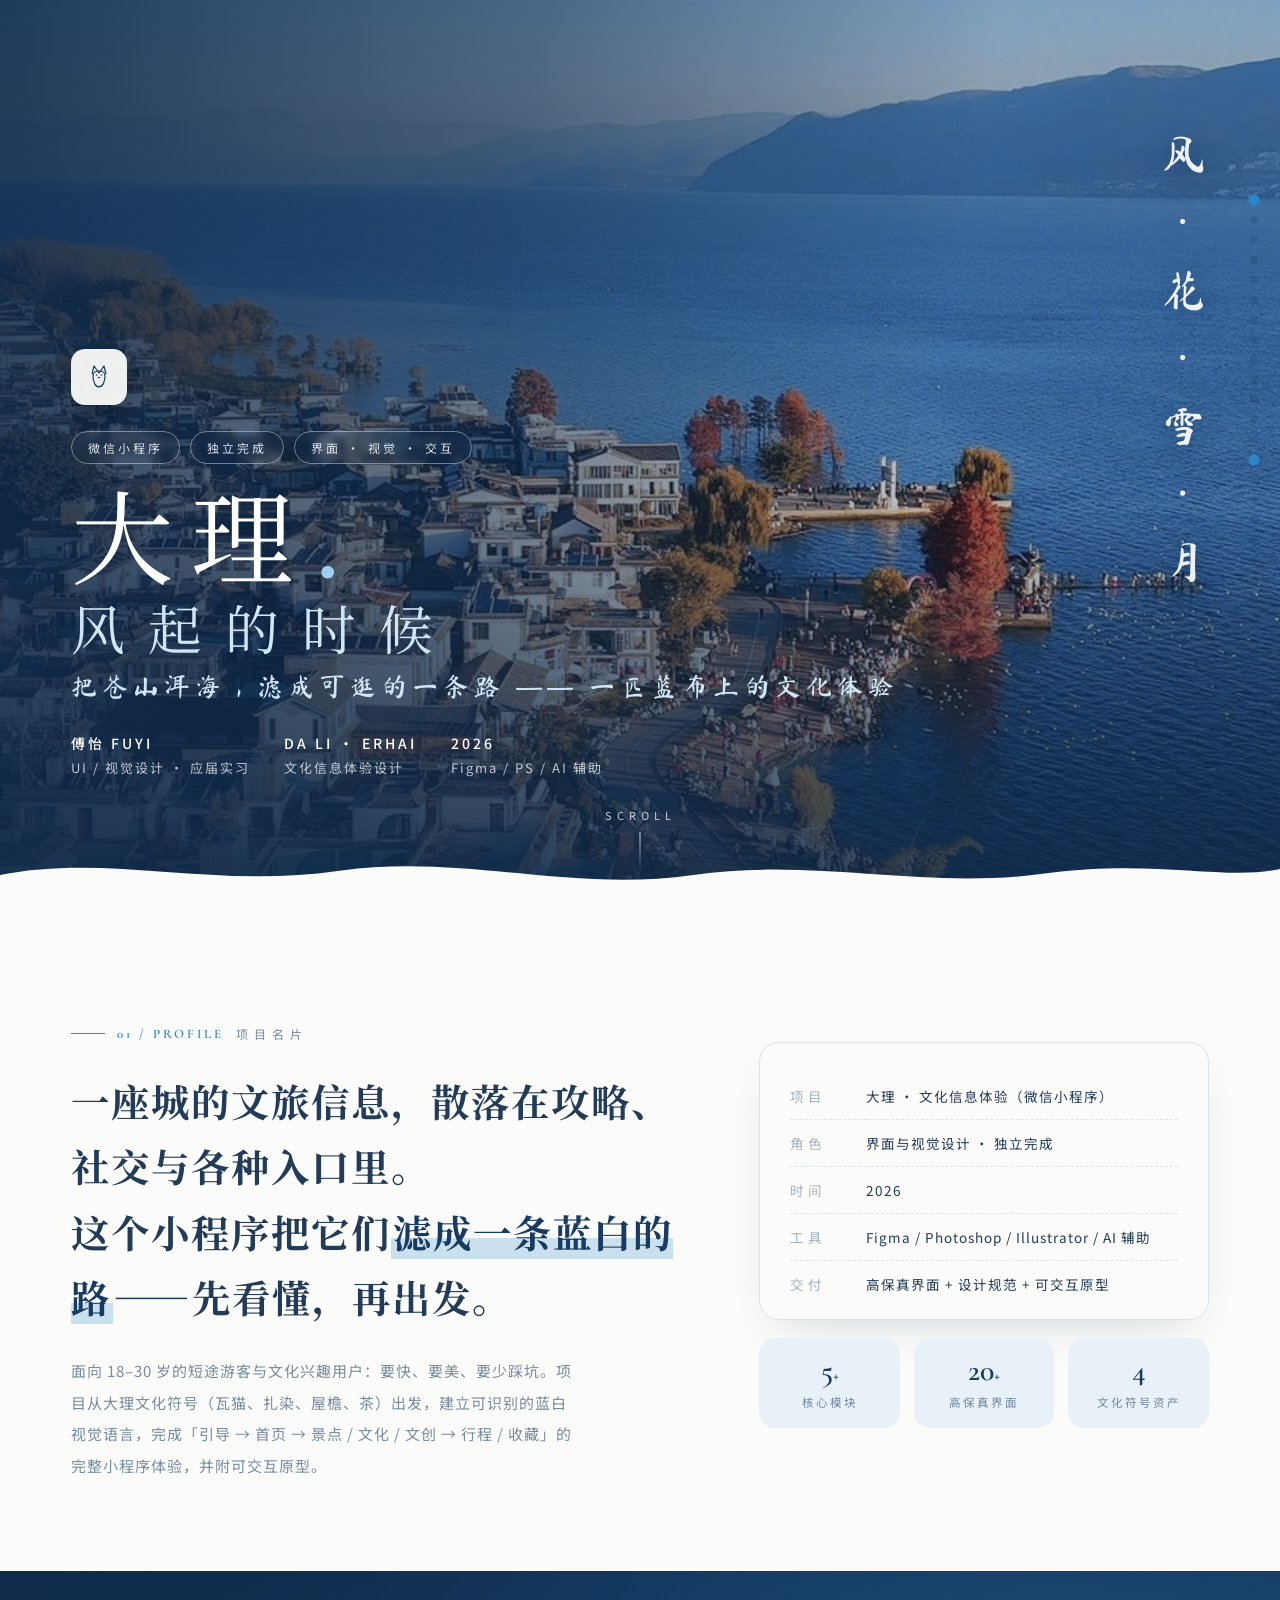
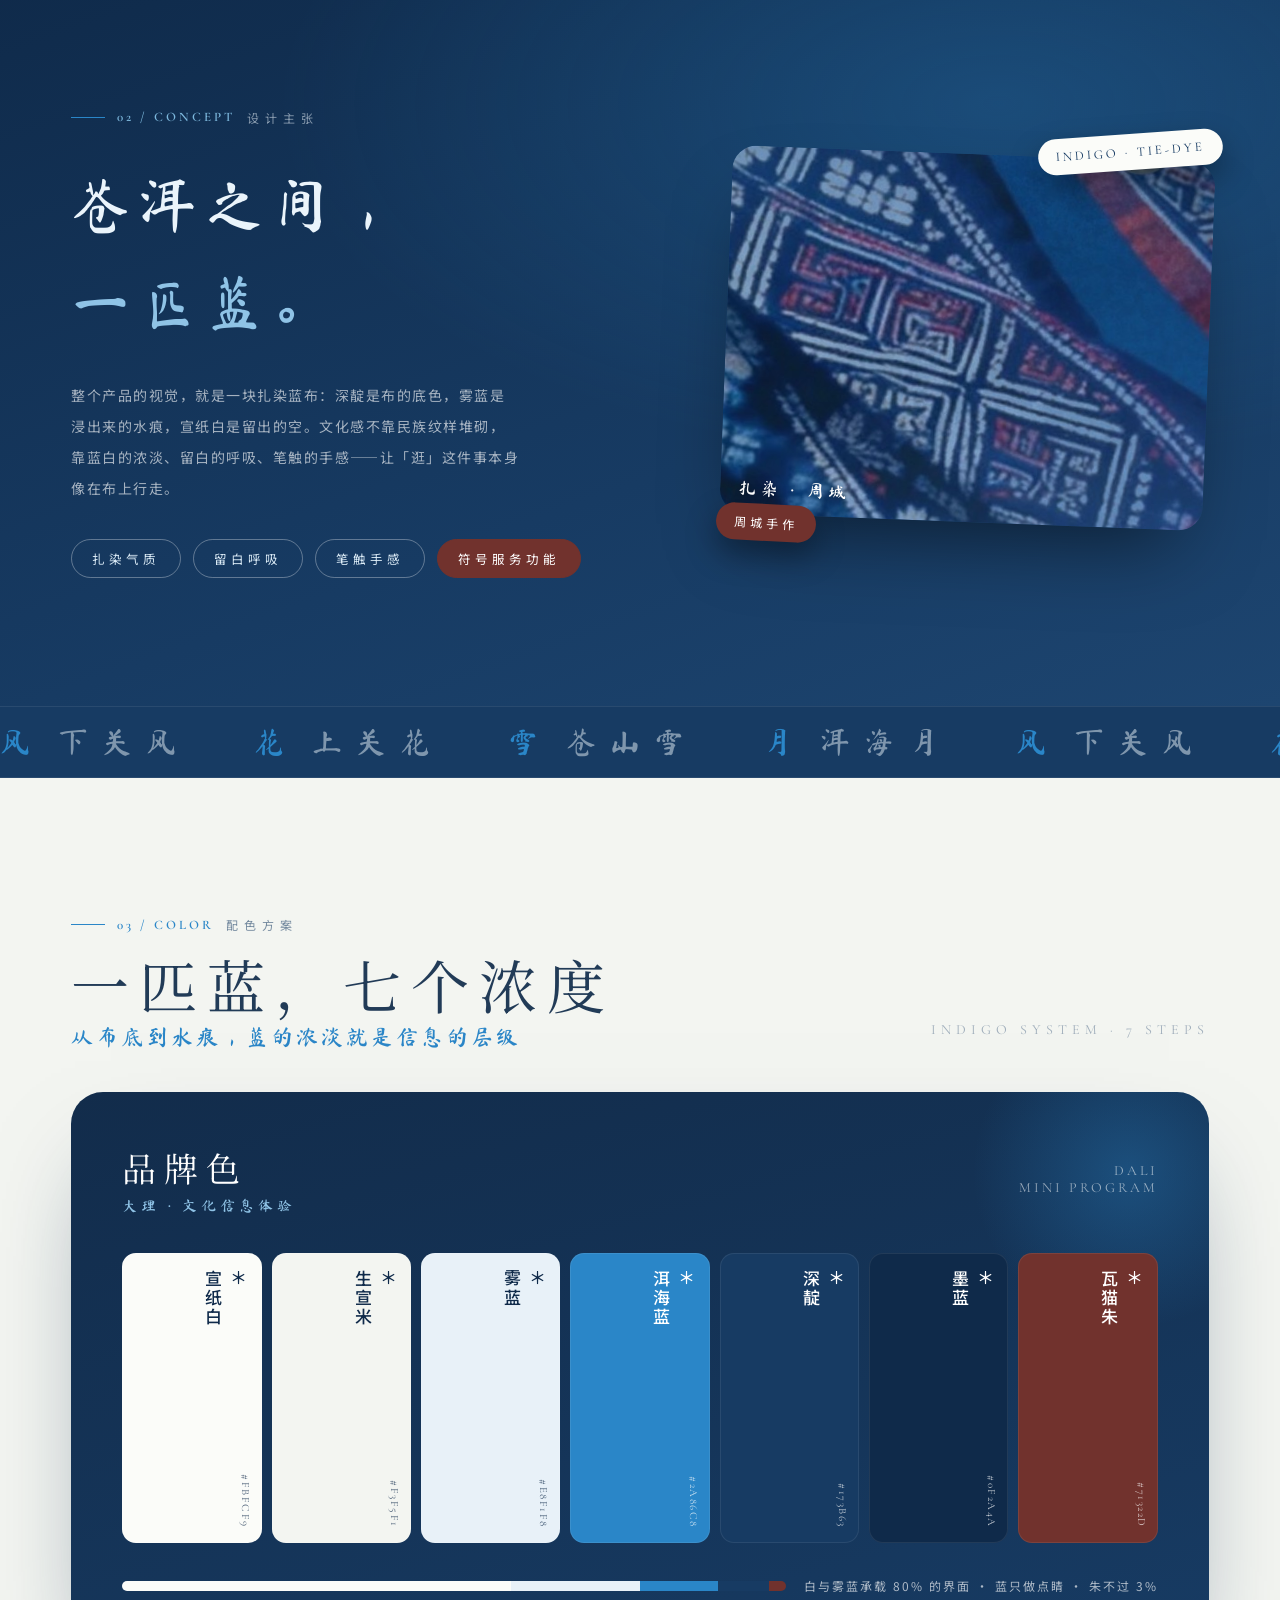
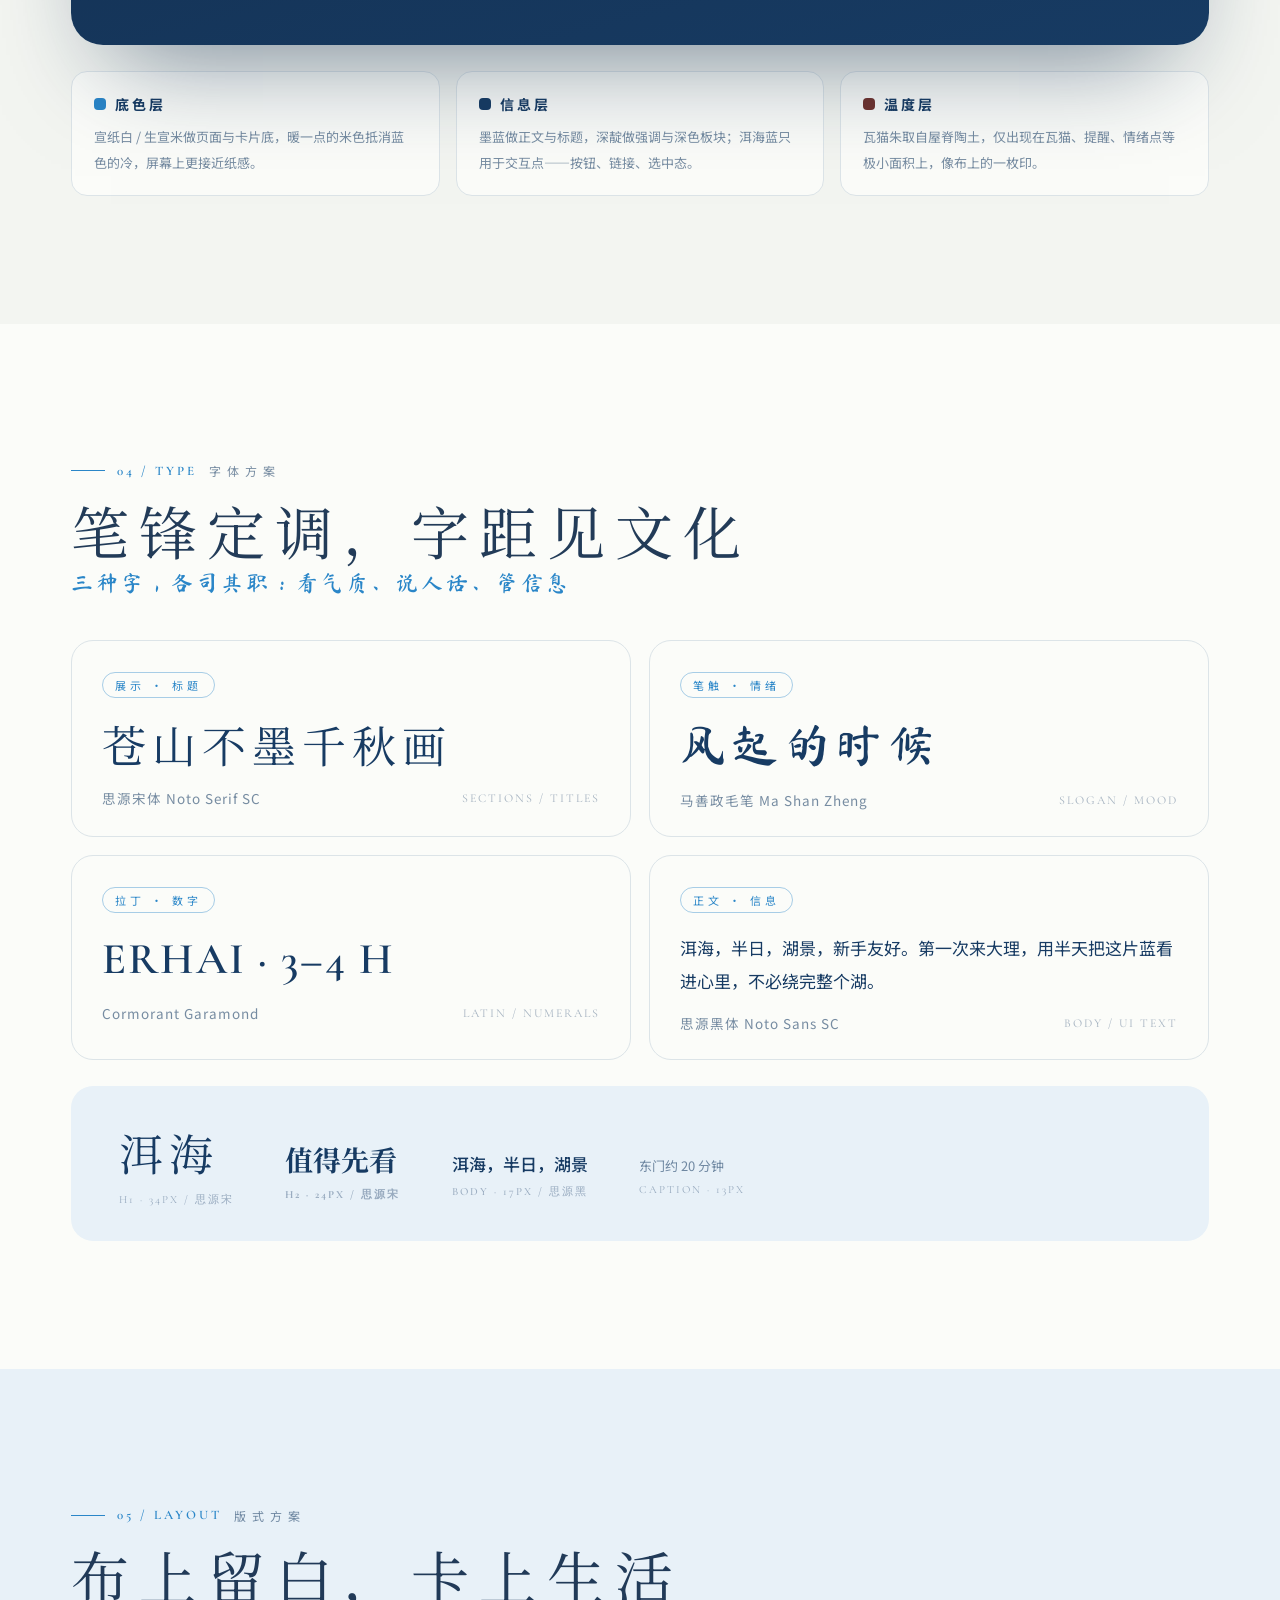
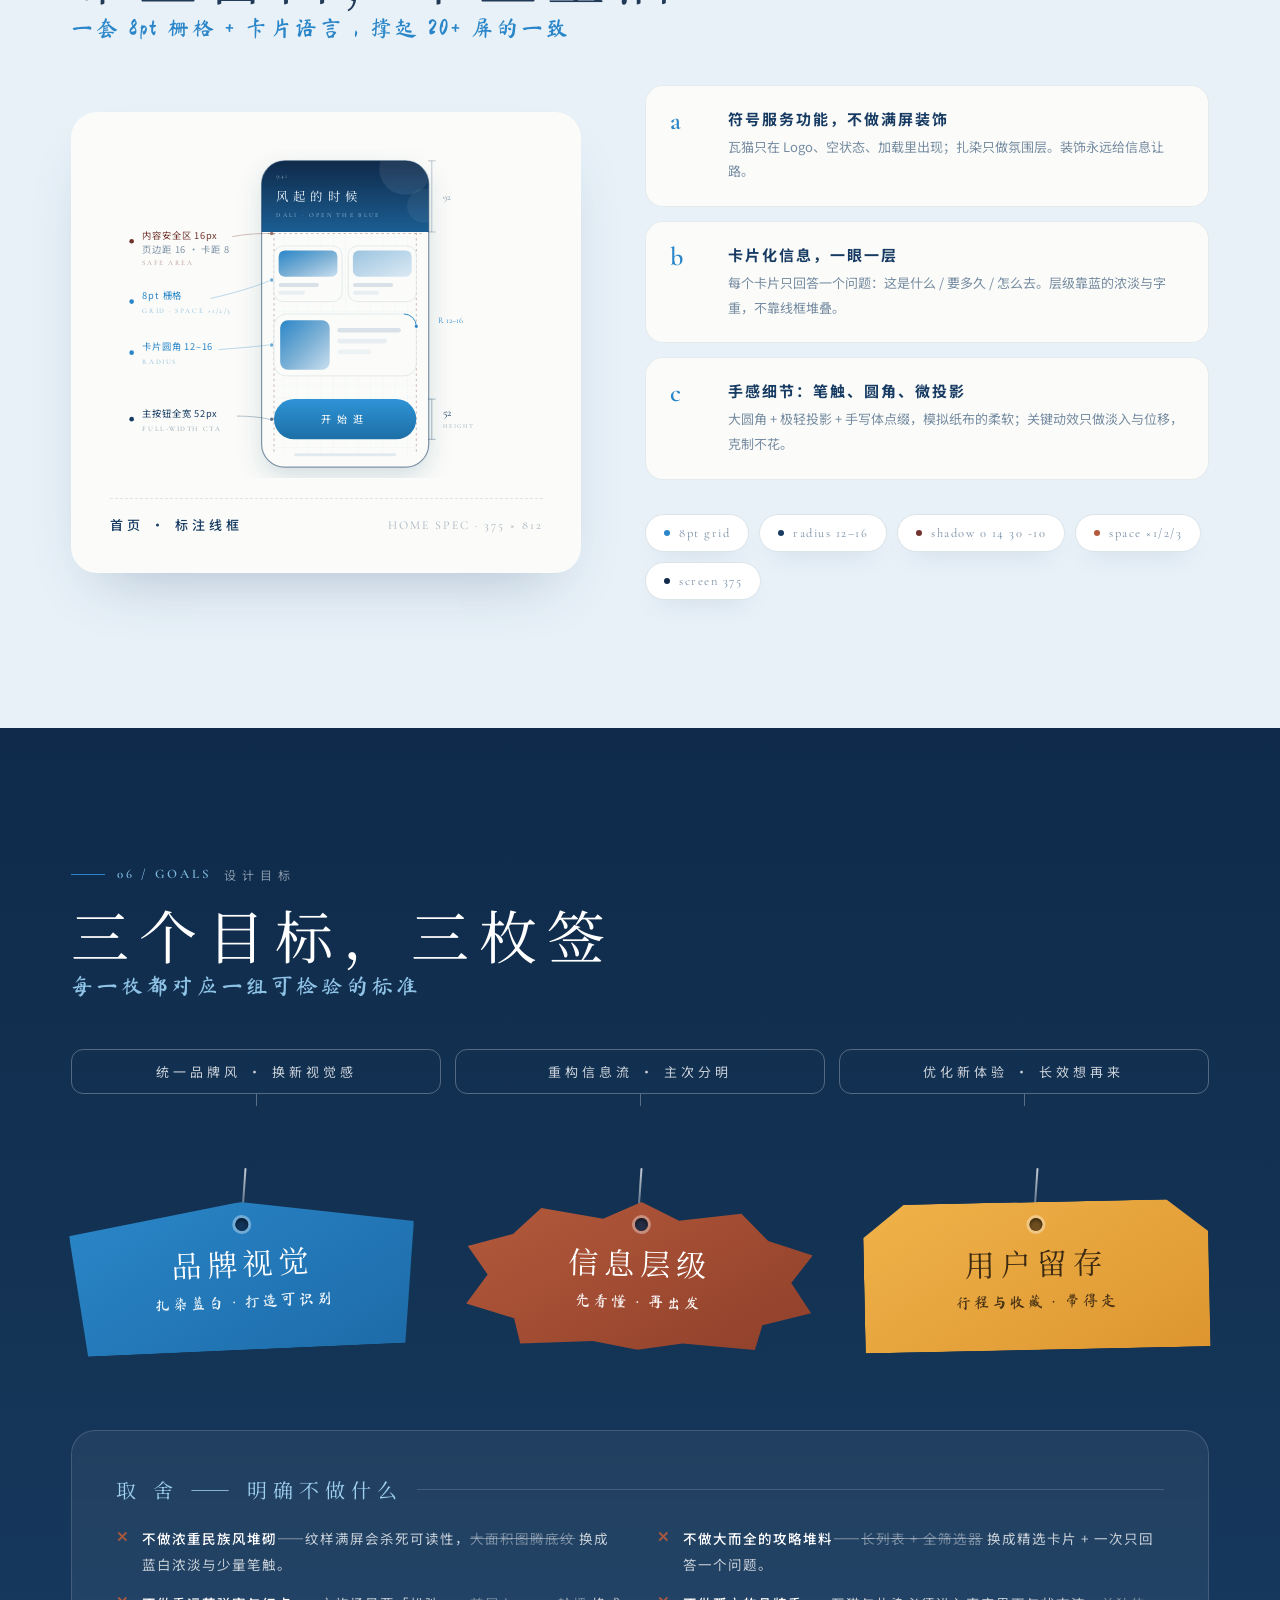
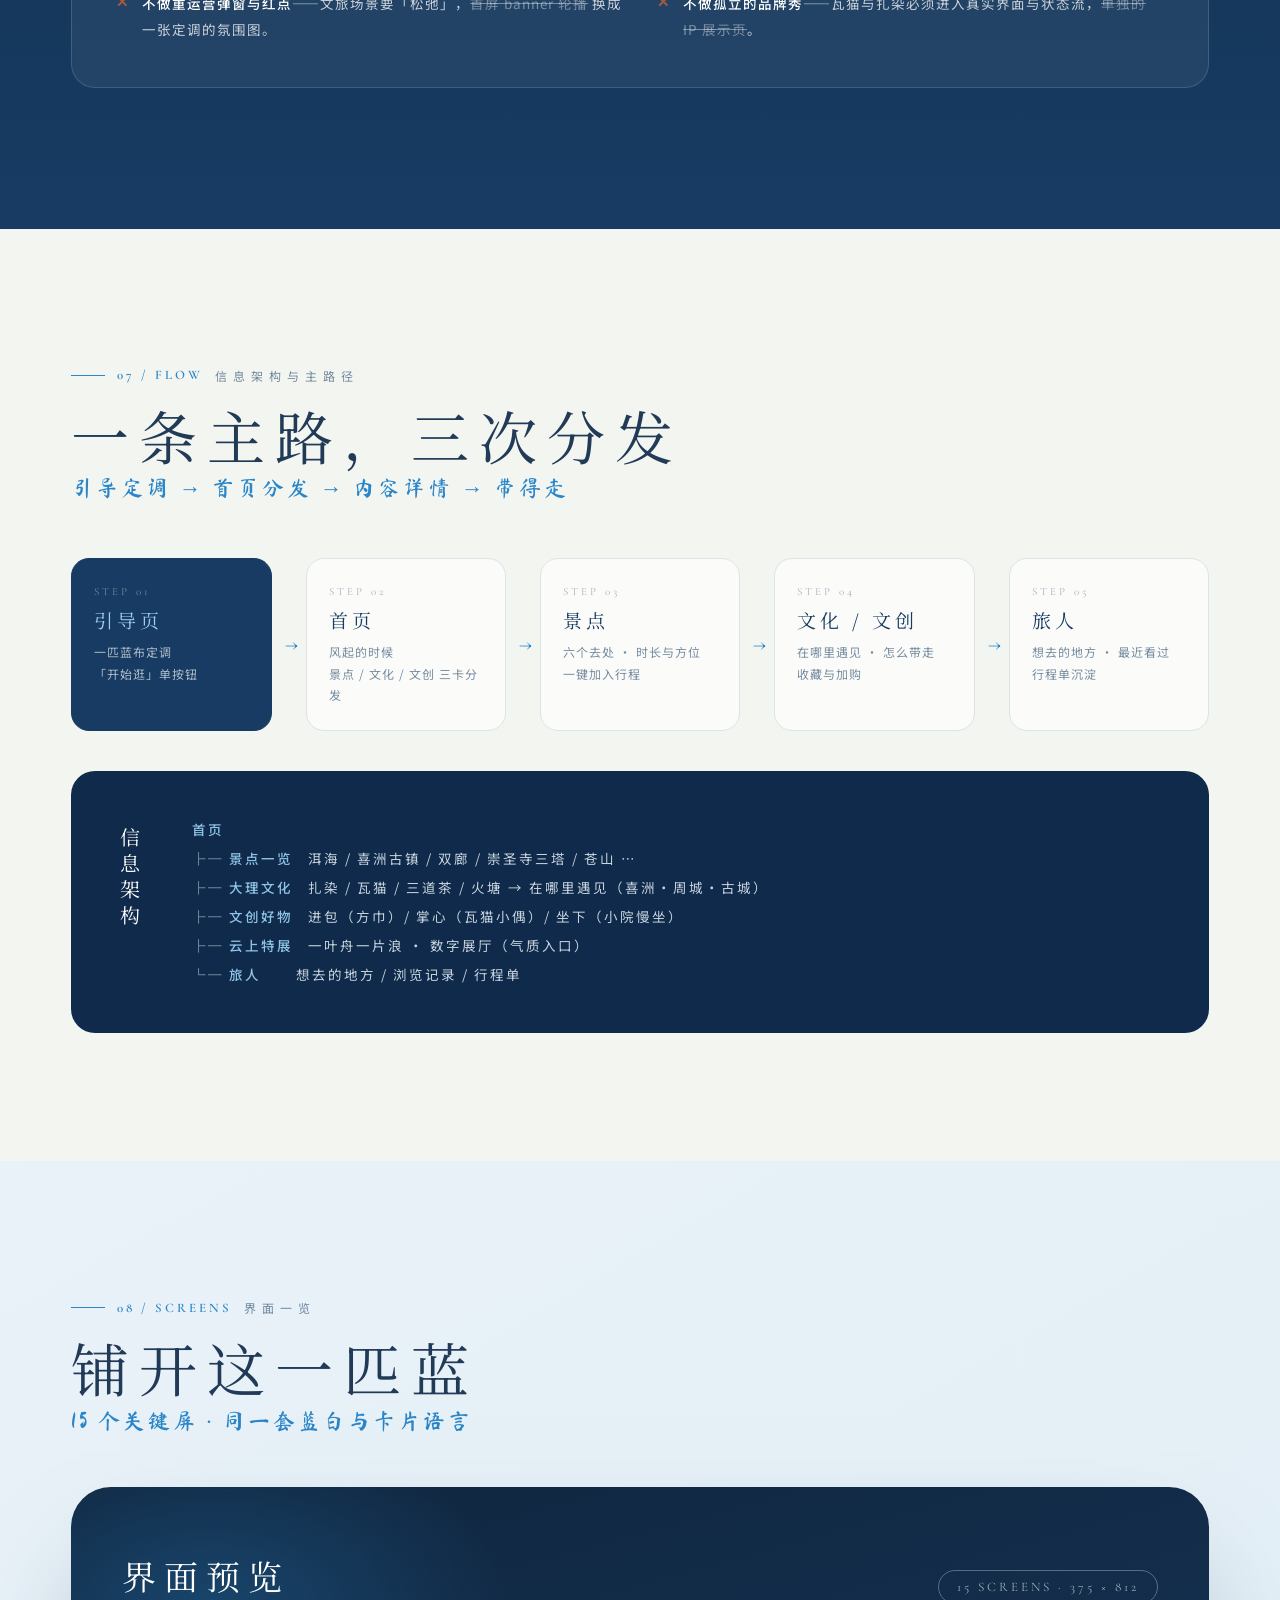
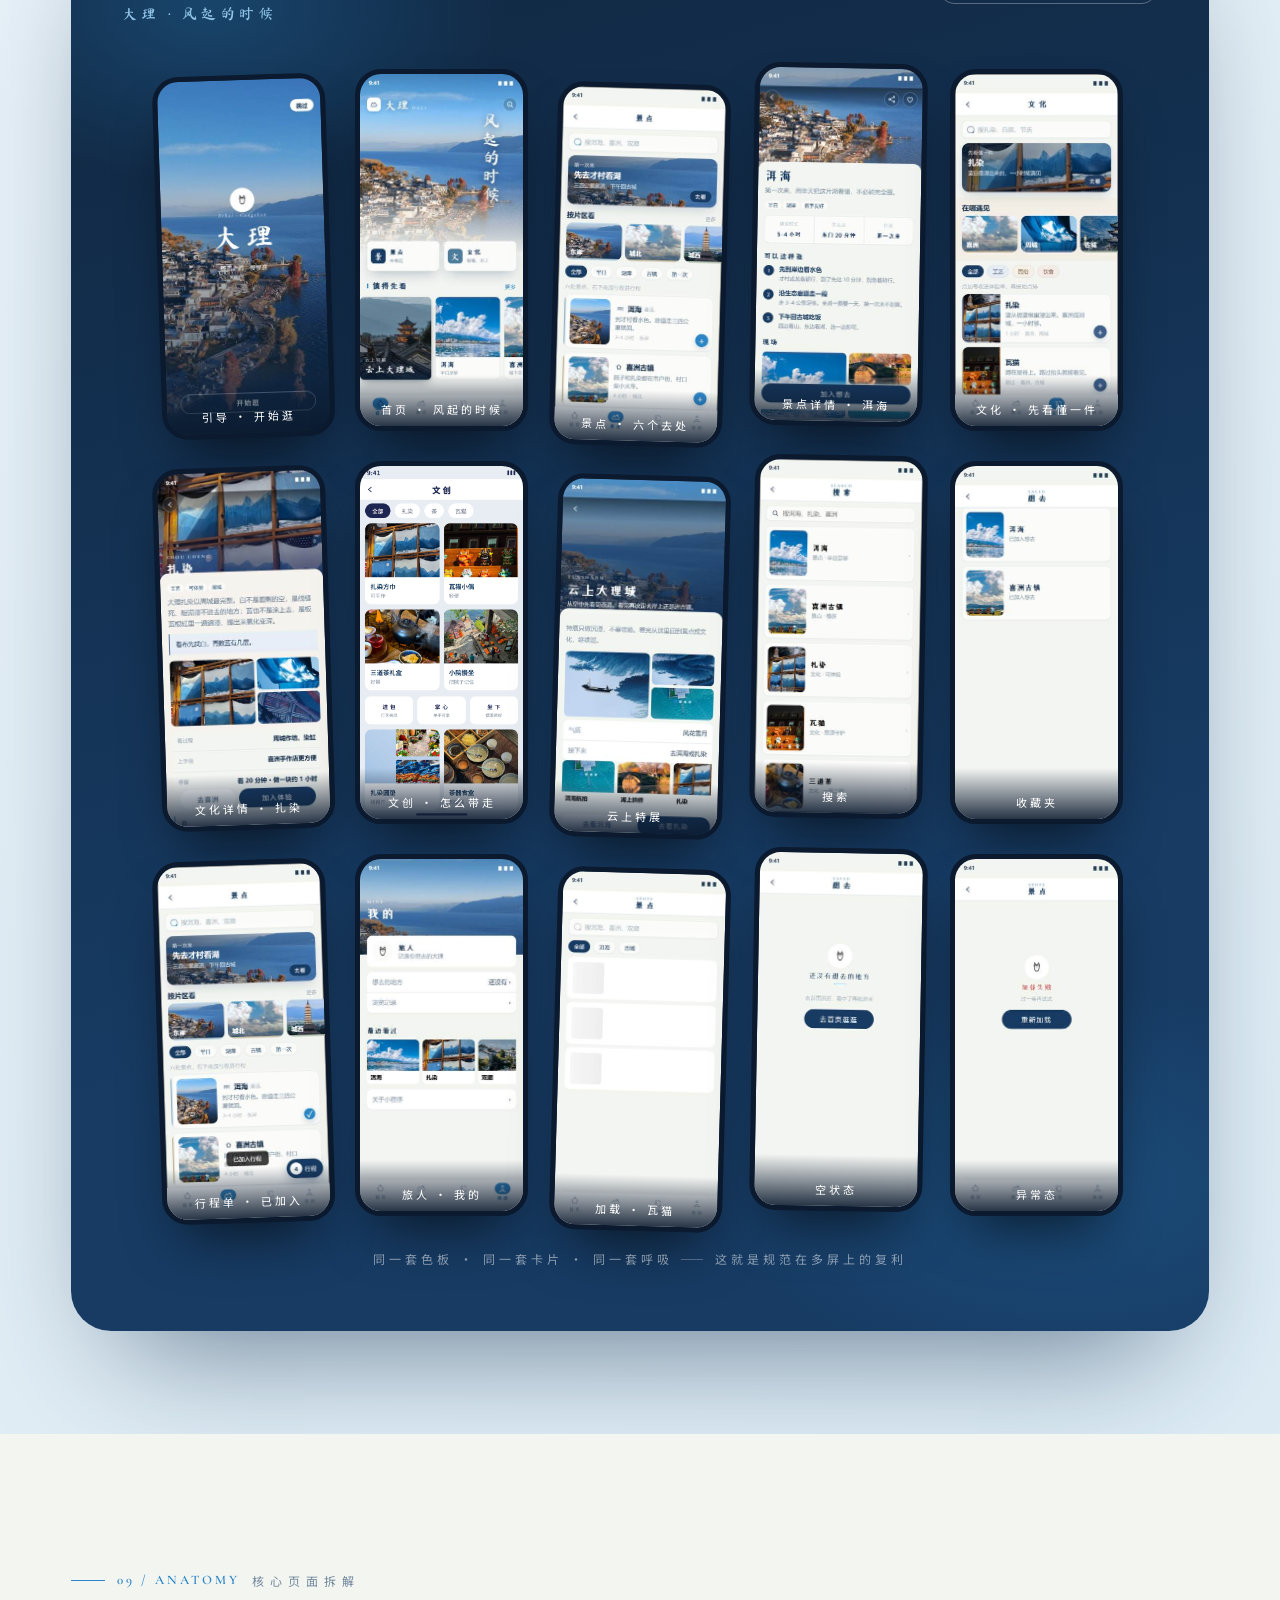
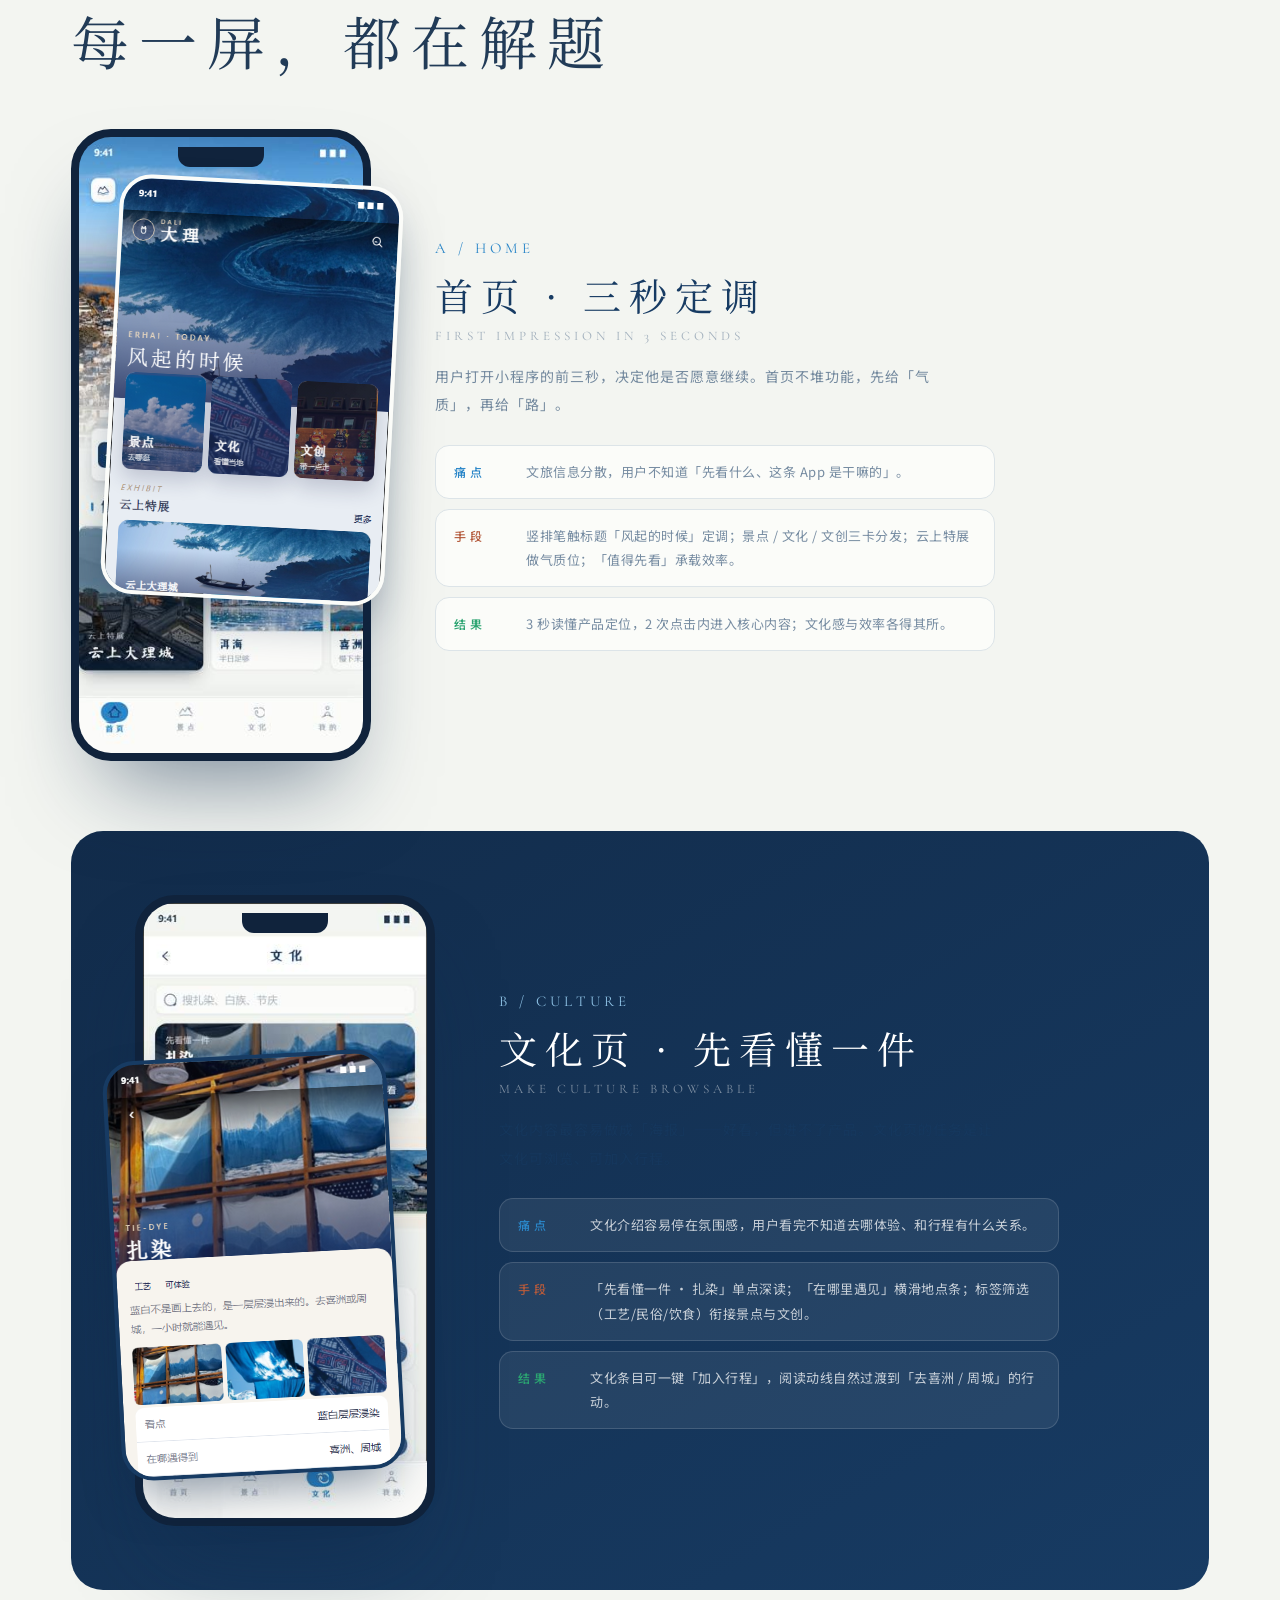
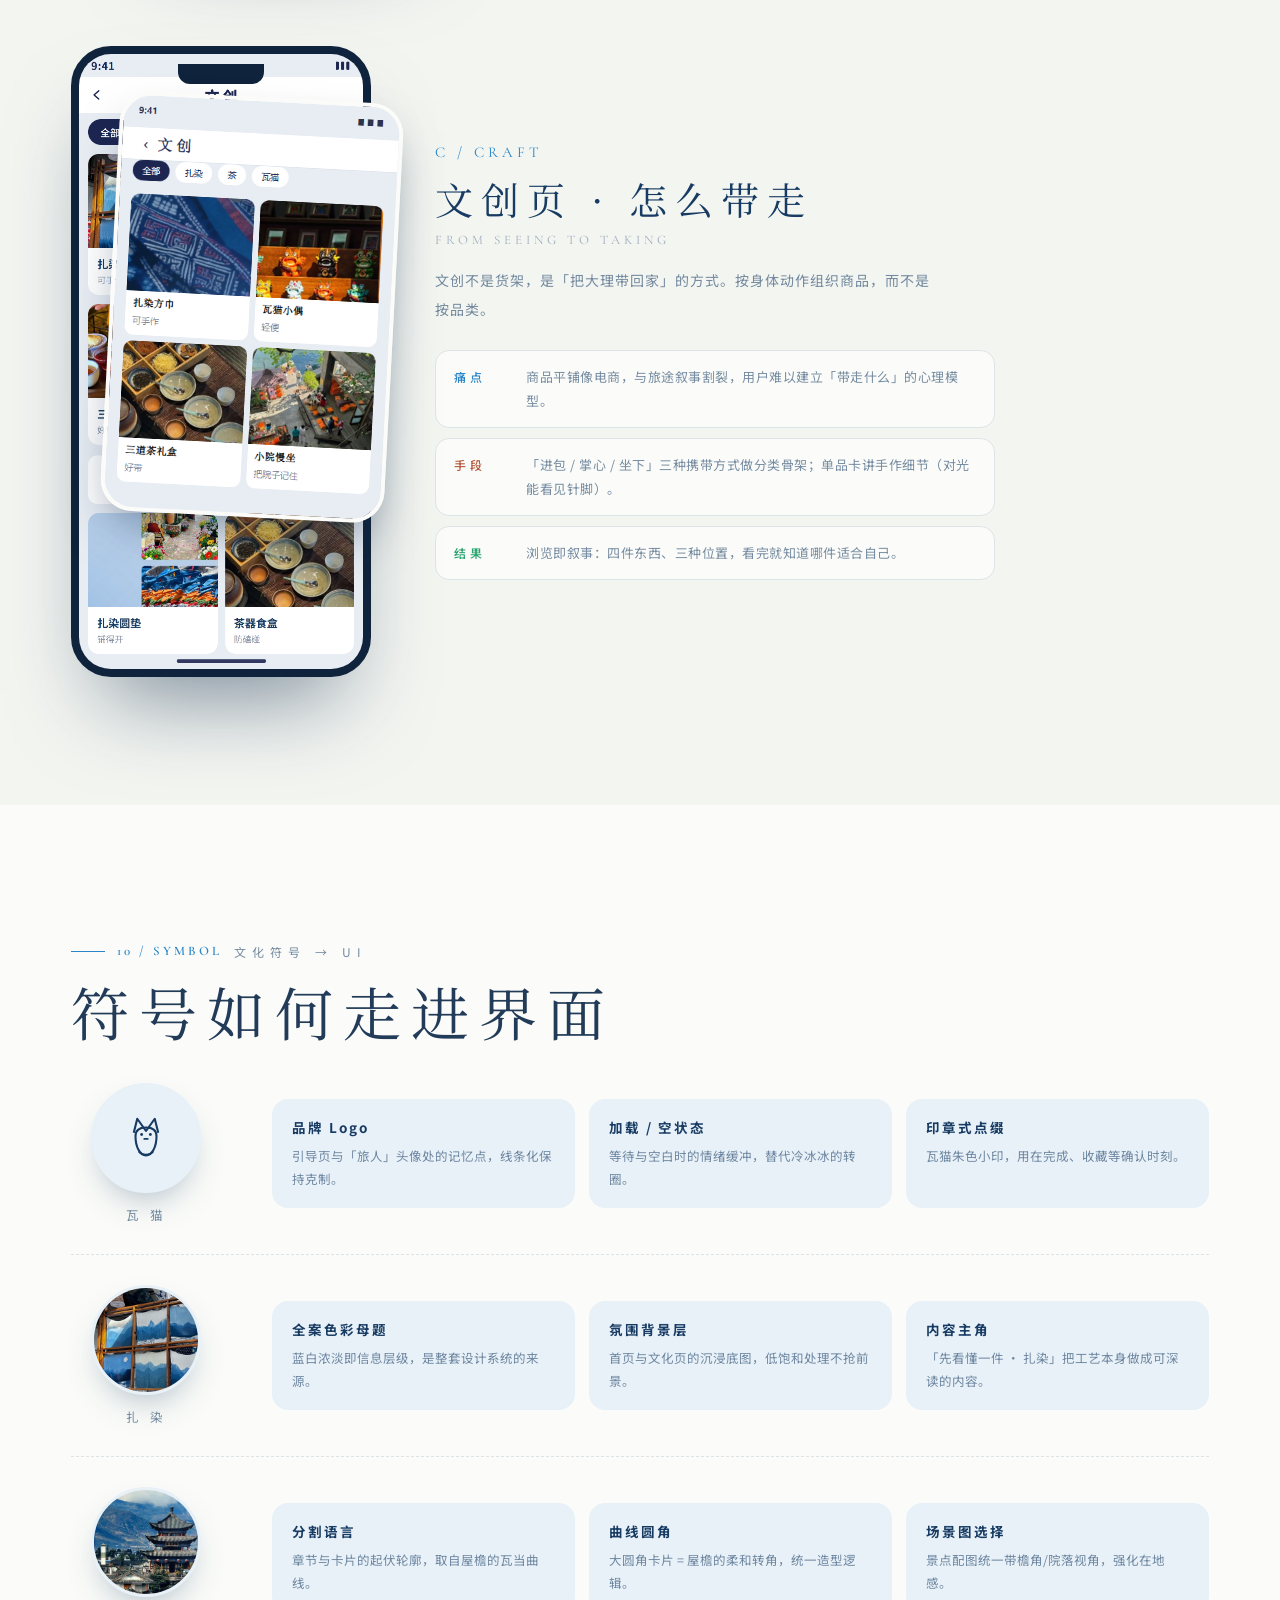
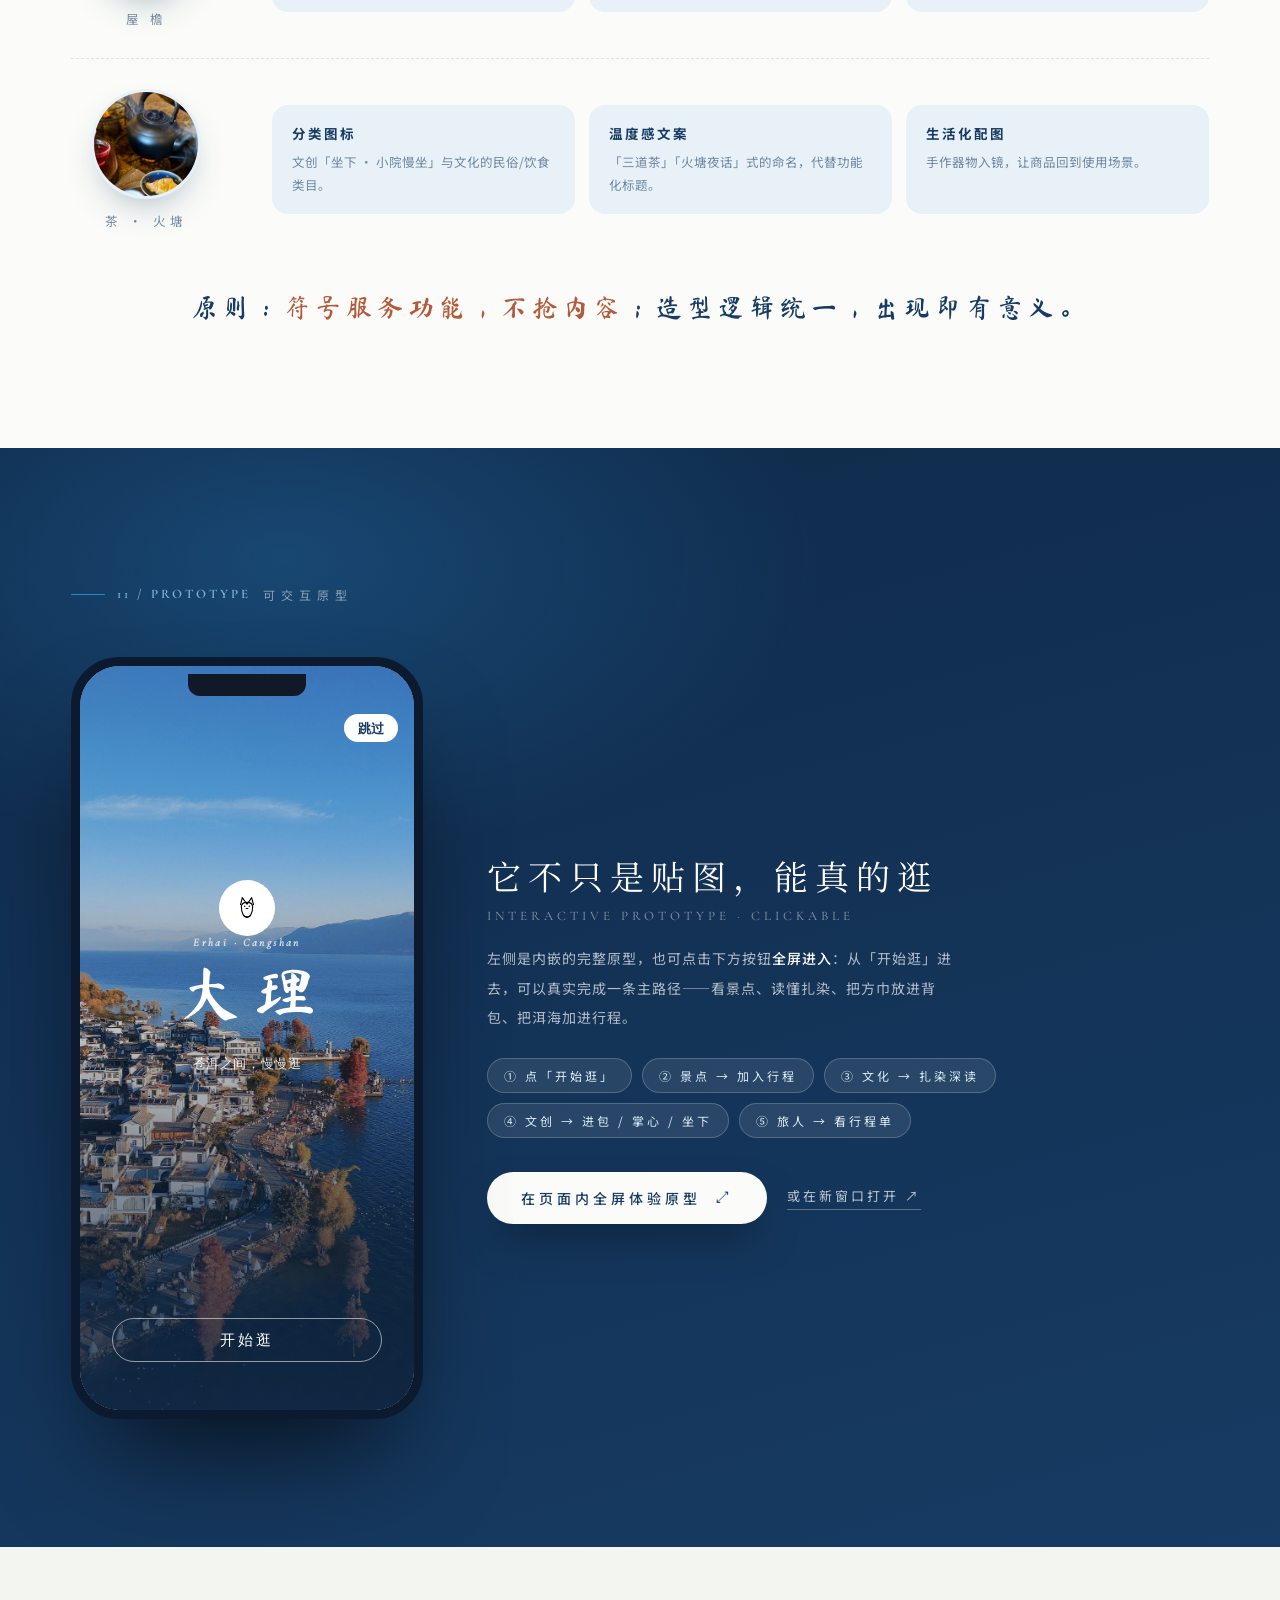
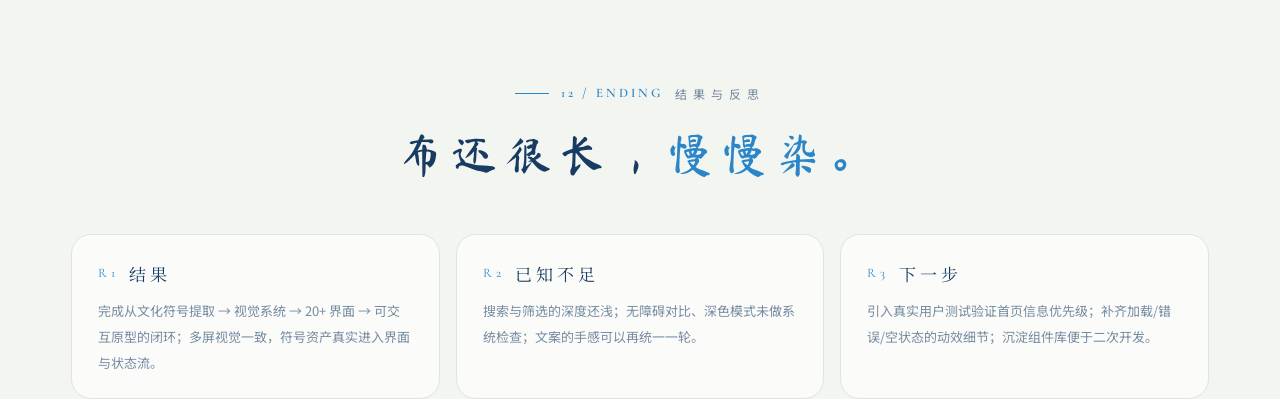
==== commit 8fd351e5: "feat: 升级大理交互原型与信息架构展示 - prototype：新增「让 AI 从本页挑一条能走完的线」智能建议入口与各地点的「加入行程」按钮；字体改为本地化，移除 Google Fonts 外链" ====
--- a/index.html
+++ b/index.html
@@ -235,11 +235,42 @@
 
 /* ============ 08 信息架构 ============ */
 #flow{background:var(--paper);padding:clamp(80px,10vw,140px) 0}
-.flowline{margin-top:56px;display:flex;align-items:stretch;gap:0;overflow-x:auto;padding-bottom:10px}
-.fnode{min-width:196px;flex:1;position:relative;padding:26px 22px 24px;background:var(--card);border:1px solid var(--line);border-radius:18px;margin-right:34px}
+.flowline{margin-top:56px;display:flex;align-items:stretch;gap:0}
+.fnode{min-width:0;flex:1 1 0;position:relative;padding:26px 22px 24px;background:var(--card);border:1px solid var(--line);border-radius:18px;margin-right:34px}
 .fnode:last-child{margin-right:0}
 .fnode::after{content:"→";position:absolute;right:-27px;top:50%;transform:translateY(-50%);font-family:var(--latin);color:var(--sea);font-size:20px}
 .fnode:last-child::after{display:none}
+/* 窄屏（<1150px）：5 张卡排不进一行。改为换行网格。
+   箭头只在「本行最后一个、且下一行还有内容」时出现，指向右下/下方，
+   表示「接着往下读」，不会出现箭头指向空白或跨行乱指。 */
+@media(max-width:1150px){
+  .flowline{display:grid;grid-template-columns:repeat(3,1fr);gap:22px 34px}
+  .fnode{margin-right:0}
+  .fnode::after{display:none}
+  .fnode:nth-child(3)::after{
+    display:block;content:"↓";
+    right:auto;left:50%;top:auto;bottom:-31px;
+    transform:translateX(-50%);
+  }
+}
+@media(max-width:760px){
+  .flowline{grid-template-columns:repeat(2,1fr)}
+  .fnode:nth-child(3)::after{display:none}
+  .fnode:nth-child(2n):not(:last-child)::after{
+    display:block;content:"↓";
+    right:auto;left:50%;top:auto;bottom:-31px;
+    transform:translateX(-50%);
+  }
+}
+@media(max-width:520px){
+  .flowline{grid-template-columns:1fr}
+  .fnode:nth-child(2n):not(:last-child)::after{display:block}
+  .fnode:not(:last-child)::after{
+    display:block;content:"↓";
+    right:auto;left:50%;top:auto;bottom:-31px;
+    transform:translateX(-50%);
+  }
+}
 .fnode .lv{font-family:var(--latin);font-size:11px;letter-spacing:3px;color:var(--text-3)}
 .fnode b{display:block;font-family:var(--disp);font-size:19px;letter-spacing:4px;color:var(--ink);margin-top:8px;font-weight:400}
 .fnode p{font-size:12px;color:var(--text-2);margin-top:8px;line-height:1.8;letter-spacing:1px}
